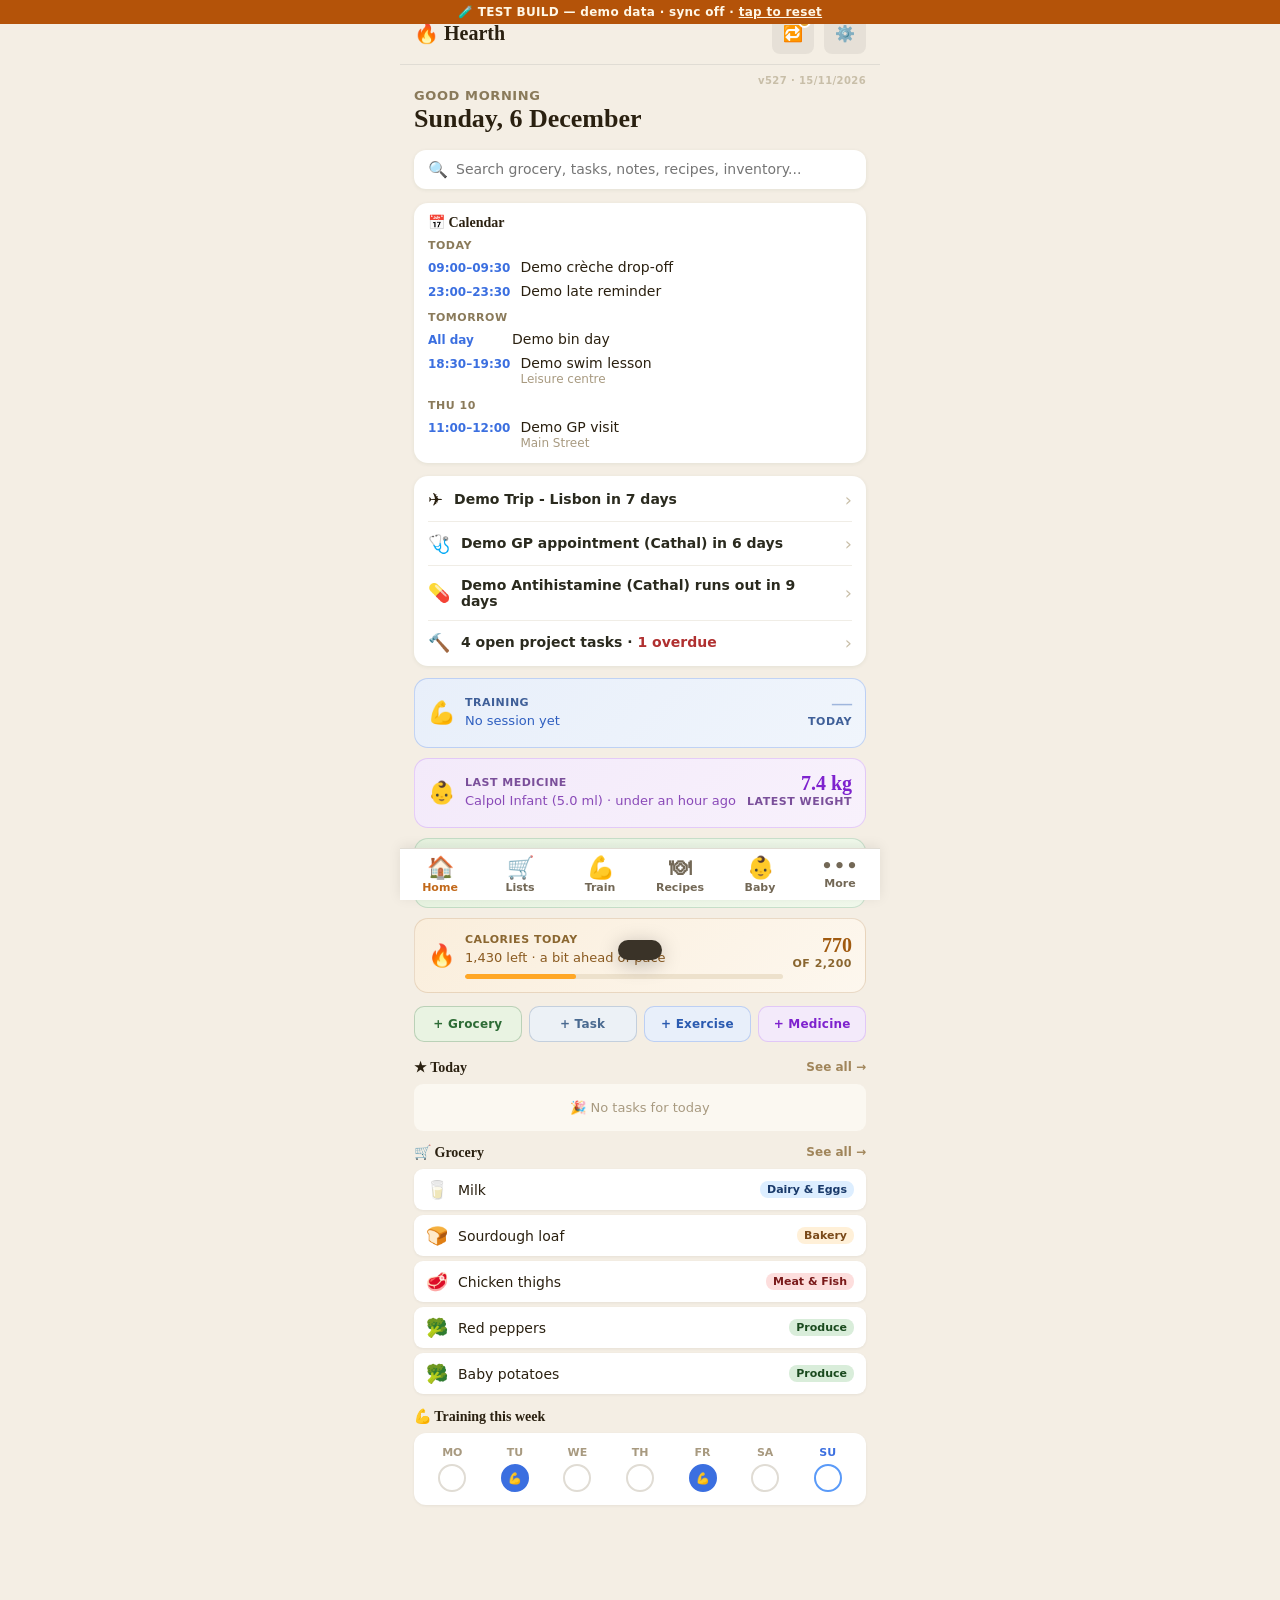
==== index.html @ b8cf2f17 "v527: add to the grocery list from Alexa "Alexa, tell Hearth to add milk and eggs." A private Alexa " ====
<!DOCTYPE html>
<html lang="en">
<head>
<meta charset="UTF-8">
<meta name="robots" content="noindex, nofollow">
<meta http-equiv="Cache-Control" content="no-cache, no-store, must-revalidate">
<meta http-equiv="Pragma" content="no-cache">
<meta name="viewport" content="width=device-width,initial-scale=1">
<meta name="theme-color" content="#1C0A04" id="themeColor">
<meta name="mobile-web-app-capable" content="yes">
<meta name="apple-mobile-web-app-capable" content="yes">
<meta name="apple-mobile-web-app-status-bar-style" content="black">
<meta name="apple-mobile-web-app-title" content="Hearth">
<link rel="manifest" href="manifest.json">
<title>Hearth</title>
<style>
:root{--accent:#2D6B35;}
*,*::before,*::after{box-sizing:border-box;margin:0;padding:0;-webkit-tap-highlight-color:transparent}
body{font-family:-apple-system,BlinkMacSystemFont,"Segoe UI",system-ui,sans-serif;background:#F4EEE4;color:#1C2018;min-height:100dvh;max-width:480px;margin:0 auto}
header{background:var(--accent);padding:12px 14px 10px;display:flex;align-items:center;gap:10px;position:sticky;top:0;z-index:100;transition:background .25s}
.app-title{font-family:Georgia,serif;font-size:20px;font-weight:600;color:#F4EEE4;flex:1}
.hdr-badge{background:rgba(255,255,255,.25);color:#fff;border-radius:20px;padding:2px 9px;font-size:12px;font-weight:700;display:none}
.app-title{min-width:0;overflow:hidden;text-overflow:ellipsis;white-space:nowrap}
.hdr-act{display:none;align-items:center;gap:8px;flex-shrink:0}
.hdr-btn.hdr-add{font-size:26px;font-weight:600;line-height:1}
.hdr-btn.hdr-more{font-size:20px;font-weight:700}
.hdr-person{display:flex;align-items:center;gap:2px;height:42px;padding:0 4px 0 10px;border-radius:8px;background:rgba(255,255,255,.18);color:#fff;font-size:15px;cursor:pointer}
.hdr-person select{border:none;background:transparent;color:#fff;font:inherit;font-weight:700;padding:8px 2px;max-width:120px;cursor:pointer}
.hdr-person select option{color:#2A2010}
.sec-tools{display:none}
body[data-sec=recipes] header{background:#B5651D}
body[data-sec=trips] header{background:#0F8A8A}
body[data-sec=plants] header{background:#2E7D4F}
body[data-sec=watch] header{background:#4A3F7A}
body[data-sec=appliances] header{background:#3E5C6B}
body[data-sec=health] header{background:#2F6E6E}
body[data-sec=projects] header{background:#8A5A2B}
body[data-sec=golf] header{background:#3F6B21}
body[data-sec=recipes] #hdrUser,body[data-sec=trips] #hdrUser,body[data-sec=plants] #hdrUser,body[data-sec=watch] #hdrUser,body[data-sec=appliances] #hdrUser,body[data-sec=health] #hdrUser,body[data-sec=projects] #hdrUser,body[data-sec=golf] #hdrUser,body[data-sec=track] #hdrUser{display:none}
.hdr-btn{width:42px;height:42px;border:none;background:rgba(255,255,255,.18);color:#fff;border-radius:8px;font-size:16px;cursor:pointer;display:flex;align-items:center;justify-content:center;flex-shrink:0}
/* v487: sync status as a dot — CSS color never tints the 🔁 emoji, so the old green was invisible */
#syncBtn{position:relative}
.sync-dot{position:absolute;top:5px;right:5px;width:9px;height:9px;border-radius:50%;background:#E0A030;box-shadow:0 0 0 2px #fff;pointer-events:none}
.sync-dot.on{background:#2D9A5A}
/* v487: honour the OS "reduce motion" setting */
@media (prefers-reduced-motion:reduce){*,*::before,*::after{animation:none!important;transition:none!important;scroll-behavior:auto!important}}
.type-bar{display:flex;gap:4px;padding:4px;background:#fff;box-shadow:0 2px 8px rgba(0,0,0,.08)}
.type-btn{flex:1;padding:8px 4px;border:none;border-radius:6px;font-family:inherit;font-size:13px;font-weight:700;color:#5A6455;background:none;cursor:pointer;display:flex;align-items:center;justify-content:center;gap:4px;transition:all .2s}
.type-btn.active{color:#fff;background:var(--accent)}
.content{padding:14px 14px 90px}
.input-card{background:#fff;border-radius:14px;box-shadow:0 2px 12px rgba(20,50,20,.09);padding:13px;margin-bottom:16px;position:relative}
.input-row{display:flex;gap:9px;align-items:center}
#itemInput{flex:1;border:2px solid #D8D0C0;border-radius:9px;padding:11px 13px;font-family:inherit;font-size:16px;color:#1C2018;background:#FDFAF3;outline:none;transition:border-color .15s}
#itemInput:focus{border-color:var(--accent)}
#itemInput::placeholder{color:#5A6455}
.add-btn{width:44px;height:44px;flex-shrink:0;border:none;background:var(--accent);color:#fff;border-radius:9px;font-size:28px;cursor:pointer;display:flex;align-items:center;justify-content:center;transition:background .2s}
.add-btn:active{opacity:.85}
/* Voice capture mic (v304) — hidden until feature-detected on boot */
.voice-mic-btn{width:44px;height:44px;flex-shrink:0;border:none;background:#EEE9F6;color:#7E22CE;border-radius:9px;font-size:20px;cursor:pointer;touch-action:manipulation;display:flex;align-items:center;justify-content:center;transition:background .2s}
.voice-mic-btn:active{opacity:.85}
.voice-mic-btn.listening{background:#E5484D;color:#fff;animation:vcPulse 1s ease-in-out infinite}
@keyframes vcPulse{0%,100%{box-shadow:0 0 0 0 rgba(229,72,77,.5)}50%{box-shadow:0 0 0 7px rgba(229,72,77,0)}}
.cat-row{display:none;align-items:center;gap:8px;margin-top:9px;flex-wrap:wrap}
.cat-label{font-size:12px;color:#5A6455;font-weight:600}
.cat-chip{display:inline-flex;align-items:center;gap:5px;padding:5px 12px;border-radius:20px;font-size:13px;font-weight:700;cursor:pointer;border:2px solid rgba(0,0,0,.12)}
.cat-hint{font-size:11px;color:#5A6455}
.ac{position:absolute;top:calc(100% + 5px);left:0;right:0;background:#fff;border-radius:9px;box-shadow:0 8px 32px rgba(20,50,20,.15);z-index:200;overflow:hidden;max-height:250px;overflow-y:auto;display:none}
.ac-item{display:flex;align-items:center;gap:10px;padding:11px 13px;cursor:pointer;border-bottom:1px solid #D8D0C0}
.ac-item:last-child{border-bottom:none}
.ac-item:active{background:#F4EEE4}
.ac-name{flex:1;font-size:15px}
.ac-name b{color:var(--accent)}
.ac-badge{font-size:11px;font-weight:700;padding:2px 8px;border-radius:10px;white-space:nowrap}
.ac-times{font-size:11px;color:#5A6455}
.ac-tag{font-size:11px;color:#5A6455;white-space:nowrap}
.tabs{display:flex;background:#fff;border-radius:9px;padding:4px;margin-bottom:14px;box-shadow:0 2px 12px rgba(20,50,20,.09);gap:4px}
.tab{flex:1;padding:9px 8px;border:none;border-radius:6px;font-family:inherit;font-size:14px;font-weight:600;color:#5A6455;background:none;cursor:pointer;display:flex;align-items:center;justify-content:center;gap:5px;transition:all .2s}
.tab.active{background:var(--accent);color:#fff}
.tab-badge{background:rgba(255,255,255,.25);border-radius:10px;padding:1px 7px;font-size:12px}
#historyPanel{display:none}
.sec-hdr{display:flex;align-items:center;gap:8px;margin:18px 0 7px}
.sec-hdr:first-child{margin-top:0}
.sec-name{font-family:Georgia,serif;font-size:15px;font-weight:500;white-space:nowrap}
.sec-line{flex:1;height:1px;background:#D8D0C0}
.sec-count{font-size:11px;font-weight:700;color:#5A6455;background:#F4EEE4;padding:1px 7px;border-radius:10px}
.item-card{background:#fff;border-radius:9px;padding:12px 12px 12px 13px;margin-bottom:5px;display:flex;align-items:center;gap:11px;box-shadow:0 1px 4px rgba(20,50,20,.07);cursor:pointer;border-left:3px solid transparent}
.item-card.done{opacity:.65;background:#F8FAF8}
.chk{width:26px;height:26px;flex-shrink:0;border:2.5px solid #D8D0C0;border-radius:50%;display:flex;align-items:center;justify-content:center;font-size:13px;color:transparent;transition:all .18s;position:relative}
/* v289: expand the tap target to ~44px without changing the visible circle.
   The pseudo-element extends 9px into the card's neutral buffer, so a
   near-miss checks off instead of doing nothing (the v257 escalation). */
.chk::before{content:"";position:absolute;top:-9px;right:-9px;bottom:-9px;left:-9px;border-radius:50%}
.item-card.done .chk{background:var(--accent);border-color:var(--accent);color:#fff}
/* v326: per-person packing checks (travel, opt-in per item) — three circles replace the single checkbox */
.ppc-wrap{display:flex;gap:10px;align-items:center;flex-shrink:0}
.ppc{width:30px;height:30px;flex-shrink:0;border:2px solid #D8D0C0;border-radius:50%;display:flex;align-items:center;justify-content:center;font-size:12px;font-weight:700;color:#8A7A5A;transition:all .18s;position:relative;cursor:pointer;box-sizing:border-box}
.ppc::before{content:"";position:absolute;top:-9px;bottom:-9px;left:-5px;right:-5px}
.ppc.on{background:var(--accent);border-color:var(--accent);color:#fff}
.item-name{flex:1;font-size:15px;font-weight:500}
.item-card.done .item-name{text-decoration:line-through;color:#5A6455}
.item-pill{font-size:11px;font-weight:700;padding:3px 9px;border-radius:10px;white-space:nowrap;flex-shrink:0;cursor:pointer;border:1.5px solid transparent;transition:border-color .15s}
.item-pill:hover{border-color:rgba(0,0,0,.2)}
.item-pill-ico{min-width:32px;min-height:32px;padding:0;display:inline-flex;align-items:center;justify-content:center;font-size:15px;border-radius:16px}
.sr-only{position:absolute;width:1px;height:1px;padding:0;margin:-1px;overflow:hidden;clip:rect(0,0,0,0);white-space:nowrap;border:0}
.del-btn{width:40px;height:40px;flex-shrink:0;border:none;background:none;color:#C03030;font-size:18px;cursor:pointer;border-radius:6px;opacity:.3;display:flex;align-items:center;justify-content:center}
.clear-btn{display:block;width:100%;margin-top:14px;padding:12px;border:2px dashed #D8D0C0;border-radius:9px;background:none;color:#5A6455;font-family:inherit;font-size:14px;font-weight:600;cursor:pointer}
.empty{text-align:center;padding:56px 24px 32px;color:#5A6455}
.empty-ico{font-size:52px;margin-bottom:12px}
.empty-title{font-family:Georgia,serif;font-size:20px;color:#1C2018;margin-bottom:6px}
.empty-sub{font-size:14px;line-height:1.5}
.hist-search{margin-bottom:12px}
.hist-search input{width:100%;border:2px solid #D8D0C0;border-radius:9px;padding:9px 12px;font-family:inherit;font-size:15px;color:#1C2018;background:#FDFAF3;outline:none}
.hist-search input:focus{border-color:var(--accent)}
.hist-item{background:#fff;border-radius:9px;padding:11px 12px;margin-bottom:5px;display:flex;align-items:center;gap:10px;box-shadow:0 1px 4px rgba(20,50,20,.07);cursor:pointer}
.hist-emoji{font-size:20px;flex-shrink:0}
.hist-body{flex:1;min-width:0}
.hist-name{font-size:15px;font-weight:500;overflow:hidden;text-overflow:ellipsis;white-space:nowrap}
.hist-meta{display:flex;align-items:center;gap:6px;margin-top:3px}
.hist-cat{font-size:11px;font-weight:700;padding:2px 7px;border-radius:10px}
.hist-count{font-size:11px;color:#5A6455}
.hist-add{width:40px;height:40px;flex-shrink:0;border:none;background:#D6EDDA;color:#1A3D1E;font-size:28px;border-radius:50%;cursor:pointer;display:flex;align-items:center;justify-content:center;font-weight:700}
.hist-add.in-list{background:#E8E8E8;color:#999;font-size:18px}
/* .hist-del stays 32px while .hist-add is 40px — deliberate (design confirmed 10/08/2026, shipped v415).
   The frequent safe action gets comfortable; the unconfirmed delete, which writes a synced tombstone,
   stays deliberate. Do NOT "tidy" these to match. */
.hist-del{width:32px;height:32px;flex-shrink:0;border:none;background:none;border:1.5px solid #FDDEDD;color:#C03030;font-size:14px;border-radius:50%;cursor:pointer;display:flex;align-items:center;justify-content:center;font-weight:700}
.hist-check{width:26px;height:26px;flex-shrink:0;border-radius:50%;border:2px solid #B9CDBB;background:#fff;display:flex;align-items:center;justify-content:center;font-size:14px;font-weight:700;color:#fff}
.hist-check.sel{background:#2D6B35;border-color:#2D6B35}
.hist-bar{display:flex;align-items:center;gap:8px;margin:2px 0 8px}
.hist-bar-count{flex:1;font-size:13px;color:#5A6455;font-weight:600}
.hist-bar button{border:none;border-radius:8px;padding:9px 14px;font-family:inherit;font-size:13px;font-weight:600;cursor:pointer;background:#E8F0E8;color:#2D6B35}
.hist-bar button.danger{background:none;border:1.5px solid #FDDEDD;color:#C03030}
/* MODAL BASE */
.overlay{display:none;position:fixed;top:0;right:0;bottom:0;left:0;background:rgba(0,0,0,.45);z-index:400;align-items:flex-end}
.overlay.open{display:flex}
.modal-box{background:#fff;width:100%;border-radius:14px 14px 0 0;padding:18px 14px 32px;max-height:82vh;overflow-y:auto}
/* Keep bottom sheets above the Android keyboard. JS adds the offset class
   only to the sheet currently holding focus; the inset is device-local. */
:root{--keyboard-inset:0px}
.overlay.keyboard-sheet-offset{padding-bottom:var(--keyboard-inset)}
.overlay.keyboard-sheet-offset .modal-box{max-height:min(82vh,calc(100dvh - var(--keyboard-inset) - 16px))}
.keyboard-sheet-offset:not(.overlay){bottom:var(--keyboard-inset)!important;max-height:calc(85vh - var(--keyboard-inset))!important}
/* v476: that max-height is for a SHEET. It must never reach a full-screen
   fixed panel (#sessionOverlay) - it shrank the session screen to 85vh and
   exposed the bottom nav underneath. keyboardSheetOwner is the gate. */
/* A right-edge fade tells a one-handed phone user that a chip row scrolls. */
.chip-scroll{scrollbar-width:none;-webkit-mask-image:linear-gradient(to right,#000 0,#000 calc(100% - 24px),transparent 100%);mask-image:linear-gradient(to right,#000 0,#000 calc(100% - 24px),transparent 100%)}
.chip-scroll::-webkit-scrollbar{display:none}
.modal-title{font-family:Georgia,serif;font-size:18px;text-align:center;margin-bottom:14px}
.modal-close{position:absolute;top:14px;right:14px;width:40px;height:40px;border:none;background:#F0EDE8;border-radius:50%;font-size:16px;cursor:pointer;display:flex;align-items:center;justify-content:center}
.picker-grid{display:grid;grid-template-columns:1fr 1fr;gap:7px}
.picker-opt{padding:12px;border-radius:9px;border:2.5px solid transparent;cursor:pointer;display:flex;align-items:center;gap:8px;font-size:14px;font-weight:600}
.picker-opt.sel{border-color:var(--accent)}
.picker-opt:active{opacity:.8}
.picker-add-cat{padding:12px;border-radius:9px;border:2px dashed #D8D0C0;cursor:pointer;display:flex;align-items:center;justify-content:center;gap:8px;font-size:14px;font-weight:600;color:#5A6455;background:none;width:100%;font-family:inherit;margin-top:8px}
/* ADD CATEGORY FORM */
.add-cat-form{padding:4px 0}
.add-cat-form label{font-size:12px;font-weight:700;color:#5A6455;display:block;margin-bottom:4px;margin-top:12px}
.add-cat-form input{width:100%;border:2px solid #D8D0C0;border-radius:9px;padding:10px 12px;font-family:inherit;font-size:15px;color:#1C2018;outline:none}
.add-cat-form input:focus{border-color:var(--accent)}
.emoji-grid{display:grid;grid-template-columns:repeat(8,1fr);gap:4px;margin-top:6px}
.emoji-opt{padding:6px;border:2px solid transparent;border-radius:8px;font-size:20px;cursor:pointer;text-align:center}
.emoji-opt.sel{border-color:var(--accent);background:#F0F8F0}
.color-grid{display:grid;grid-template-columns:repeat(6,1fr);gap:6px;margin-top:6px}
.color-opt{height:32px;border-radius:8px;border:2.5px solid transparent;cursor:pointer}
.color-opt.sel{border-color:#333}
.form-btn{width:100%;margin-top:16px;padding:12px;border:none;background:var(--accent);color:#fff;border-radius:9px;font-family:inherit;font-size:15px;font-weight:700;cursor:pointer}
/* SYNC MODAL */
.sync-section{margin-bottom:18px}
.sync-section-title{font-size:13px;font-weight:700;color:#5A6455;margin-bottom:8px;text-transform:uppercase;letter-spacing:.5px}
.sync-input{width:100%;border:2px solid #D8D0C0;border-radius:9px;padding:10px 12px;font-family:inherit;font-size:15px;color:#1C2018;outline:none;margin-bottom:8px}
.sync-input:focus{border-color:var(--accent)}
.sync-btn{touch-action:manipulation;width:100%;padding:11px;border:none;background:var(--accent);color:#fff;border-radius:9px;font-family:inherit;font-size:14px;font-weight:700;cursor:pointer;margin-bottom:6px}
.sync-btn.outline{background:none;border:2px solid var(--accent);color:var(--accent)}
.sync-status{font-size:13px;padding:8px 12px;border-radius:8px;margin-top:8px;display:none}
.sync-status.on{background:#D6EDDA;color:#1A4A1E;display:block}
.sync-status.off{background:#FDDEDD;color:#7A1A1A;display:block}
.sync-room-display{font-family:monospace;font-size:22px;font-weight:700;letter-spacing:4px;text-align:center;padding:14px;background:#F4EEE4;border-radius:9px;margin:8px 0;color:#1A3D1E}
.sync-indicator{width:8px;height:8px;border-radius:50%;background:#ccc;display:inline-block;margin-right:6px}
.sync-indicator.live{background:#2D9B4A;animation:pulse 1.5s infinite}
@keyframes pulse{0%,100%{opacity:1}50%{opacity:.4}}
#toast{position:fixed;bottom:20px;left:50%;transform:translateX(-50%) translateY(80px);background:#1A3D1E;color:#fff;padding:10px 22px;border-radius:22px;font-size:14px;font-weight:600;z-index:600;white-space:nowrap;pointer-events:none;box-shadow:0 4px 20px rgba(0,0,0,.25);transition:transform .3s cubic-bezier(.34,1.56,.64,1)}
#toast.show{transform:translateX(-50%) translateY(0)}
.sync-toggle-row{display:flex;align-items:center;justify-content:space-between;padding:10px 12px;background:#F8F6F2;border-radius:9px;margin-bottom:6px}
.sync-toggle-label{font-size:14px;font-weight:600;color:#1C2018}
.toggle-switch{position:relative;display:inline-block;width:44px;height:24px;flex-shrink:0}
.toggle-switch input{opacity:0;width:0;height:0}
.toggle-slider{position:absolute;cursor:pointer;top:0;right:0;bottom:0;left:0;background:#D8D0C0;border-radius:24px;transition:.2s}
.toggle-slider:before{content:"";position:absolute;width:18px;height:18px;left:3px;bottom:3px;background:#fff;border-radius:50%;transition:.2s}
.toggle-switch input:checked + .toggle-slider{background:var(--accent)}
.toggle-switch input:checked + .toggle-slider:before{transform:translateX(20px)}
.done-toggle{display:flex;align-items:center;gap:8px;margin:22px 0 7px;cursor:pointer;user-select:none}
.done-toggle:active{opacity:.7}
.done-toggle-arrow{font-size:12px;color:#5A6455;transition:transform .2s;display:inline-block}
.done-toggle-arrow.collapsed{transform:rotate(-90deg)}
.done-toggle .sec-line{flex:1}
.done-toggle .sec-count{font-size:11px;font-weight:700;color:#5A6455;background:#F4EEE4;padding:1px 7px;border-radius:10px}
.done-items{overflow:hidden;transition:max-height .25s ease}
.fmt-btn{padding:5px 9px;border:1.5px solid #E0DCD4;border-radius:7px;background:#FDFAF3;font-family:inherit;font-size:13px;font-weight:600;color:#4A4A3A;cursor:pointer;line-height:1.2}
.fmt-btn:active,.fmt-btn.active{background:var(--accent);color:#fff;border-color:var(--accent)}
/* Styles for the notes section contenteditable */
[id=neBody] ul,[id=neBody] ol{padding-left:20px;margin:4px 0}
[id=neBody] li{margin:2px 0}
[id=neBody] hr{border:none;border-top:1px solid #D8D0C0;margin:12px 0}
[id=neBody] code{background:#F0EDE8;border-radius:5px;padding:2px 6px;font-family:monospace;font-size:14px}
[id=neBody] blockquote{border-left:3px solid #C4833A;margin:8px 0 8px 4px;padding:4px 12px;color:#6A5A40;font-style:italic}
[id=neBody] h1{font-size:1.5em;font-weight:700;margin:8px 0 4px}
[id=neBody] h2{font-size:1.25em;font-weight:700;margin:8px 0 4px}
[id=neBody] h3{font-size:1.1em;font-weight:700;margin:6px 0 3px}
.ver{text-align:center;padding:6px;font-size:11px;color:#8A8A7A;position:fixed;bottom:0;left:0;right:0;pointer-events:none;z-index:1}

/* ============================================================
   HOME SECTION — unified dark dashboard
   ============================================================ */
body.home-mode{background:#F4EEE4;color:#2A2010}
body.home-mode header{background:#F4EEE4;border-bottom:1px solid #E0DCD4}
body.home-mode .app-title{color:#2A2010}
body.home-mode .hdr-btn{background:rgba(0,0,0,.06);color:#7A5A30}
body.home-mode .hdr-badge{background:rgba(0,0,0,.10);color:#5A4A30}
body.home-mode #hdrUser{color:#8A7A5A !important}
body.home-mode .bottom-nav{background:#fff;border-top-color:#E0DCD4}
body.home-mode #toast{background:#3A3328}
body.home-mode .bn-btn{color:#736856}

.home-content{padding:14px 14px 100px;transition:opacity .18s ease}

/* Greeting */
.home-greeting{margin-bottom:16px}
.home-greeting-line{font-size:13px;font-weight:700;color:#8A7A5A;text-transform:uppercase;letter-spacing:.6px;margin-bottom:2px}
.home-date-big{font-family:Georgia,serif;font-size:26px;font-weight:600;color:#2A2010;line-height:1.1}
.home-clock-ie{font-size:12px;font-weight:600;color:#8A7A5A;margin-top:4px}

/* Weather card */
.home-weather{display:none;align-items:center;gap:12px;background:linear-gradient(135deg,#EAF1FA 0%,#F2F6FC 100%);border:1px solid #3B6FE033;border-radius:14px;padding:11px 14px;margin-bottom:13px}
.home-weather.hw-show{display:flex}
.hw-icon{font-size:30px;line-height:1;flex-shrink:0}
.hw-main{flex:1;min-width:0}
.hw-temp{font-family:Georgia,serif;font-size:24px;font-weight:600;color:#2A5AB0;line-height:1}
.hw-cond{font-size:12px;font-weight:600;color:#5A7AB8;margin-top:2px}
.hw-stamp{font-size:11px;font-weight:600;color:#8AA0C8;margin-top:3px}
.hw-meta{text-align:right;flex-shrink:0;font-size:11px;font-weight:600;color:#7A98C8;line-height:1.55}
.hw-meta b{color:#2A5AB0;font-weight:700}
.hw-stale{opacity:.6}
.home-weather{cursor:pointer}
.home-weather:active{opacity:.85}

/* Calendar card (v521) */
.home-cal{display:none;background:#fff;box-shadow:0 1px 4px rgba(20,50,20,.07);border-radius:14px;padding:11px 14px 8px;margin-bottom:13px}
.home-cal.hcal-show{display:block}
.home-cal.hcal-stale{opacity:.7}
.hcal-head{display:flex;align-items:baseline;gap:8px;margin-bottom:4px}
.hcal-title{font-family:Georgia,serif;font-size:14px;font-weight:600;color:#2A2010;flex:1}
.hcal-stamp{font-size:11px;font-weight:600;color:#B8AA90}
.hcal-day{font-size:11px;font-weight:700;color:#8A7A5A;text-transform:uppercase;letter-spacing:.5px;margin:8px 0 3px}
.hcal-ev{display:flex;gap:10px;align-items:baseline;padding:3px 0}
.hcal-time{flex:0 0 74px;font-size:12px;font-weight:700;color:#3B6FE0;white-space:nowrap}
.hcal-what{flex:1;min-width:0;font-size:14px;color:#2A2010;line-height:1.3}
.hcal-loc{display:block;font-size:12px;color:#A89A80}
.hcal-none{font-size:13px;color:#A89A80;padding:2px 0}
.hcal-more{font-size:12px;font-weight:600;color:#A89A80;padding:6px 0 2px}

/* Weather detail sheet */
.hw-hourly-label{font-size:11px;font-weight:700;color:#8A7A5A;text-transform:uppercase;letter-spacing:.5px;margin-bottom:8px}
.hw-hourly{display:flex;overflow-x:auto;gap:14px;padding:2px 2px 14px;margin-bottom:6px;-webkit-overflow-scrolling:touch;border-bottom:1px solid #EEEAE2}
.hw-hour{flex:0 0 auto;display:flex;flex-direction:column;align-items:center;gap:4px;min-width:38px}
.hw-hour-label{font-size:11px;font-weight:700;color:#7A8AA8}
.hw-hour-icon{font-size:18px}
.hw-hour-temp{font-size:13px;font-weight:700;color:#2A5AB0}
.hw-hour-pop{font-size:11px;font-weight:600;color:#3B6FE0;min-height:12px}
.hw-hour-wind{font-size:11px;font-weight:600;color:#7A8A6A;min-height:12px;white-space:nowrap}
.hw-sheet-days{display:flex;flex-direction:column;gap:2px}
.hw-day-row{display:grid;grid-template-columns:1.3fr .6fr 1.1fr .9fr .8fr;align-items:center;gap:6px;padding:11px 6px;border-bottom:1px solid #EEEAE2;font-size:13px;color:#2A2010}
.hw-day-row:last-child{border-bottom:none}
.hw-day-name{font-weight:700}
.hw-day-icon{font-size:20px;text-align:center}
.hw-day-temps{font-weight:500;color:#4A4030}
.hw-day-temps b{color:#2A5AB0}
.hw-day-rain{color:#3B6FE0;font-weight:600;font-size:12px}
.hw-day-wind{color:#7A8A6A;font-weight:600;font-size:12px}
.hw-sheet-units{font-size:11px;color:#A89A80;text-align:center;margin-top:8px}
.hw-sheet-stamp{font-size:11px;color:#B0A48A;text-align:center;margin-top:12px;font-weight:600}
.hw-sheet-empty{padding:24px 12px;text-align:center;color:#A89A80;font-size:14px}

/* Today split cards */
.today-split{display:grid;grid-template-columns:1fr 1fr;gap:10px;margin-bottom:13px}
.today-card{border-radius:14px;padding:14px 13px 13px;cursor:pointer;transition:opacity .15s;position:relative;overflow:hidden}
.today-card:active{opacity:.85}
.today-card-life{background:linear-gradient(135deg,#E9F3E2 0%,#F1F8EB 100%);border:1px solid #2D6B3540}
.today-card-train{background:linear-gradient(135deg,#E8EFFA 0%,#F0F5FC 100%);border:1px solid #3B6FE040}
.tc-icon{font-size:22px;margin-bottom:8px;line-height:1}
.tc-count{font-family:Georgia,serif;font-size:28px;font-weight:600;line-height:1;margin-bottom:2px}
.today-card-life .tc-count{color:#2D6B35}
.today-card-train .tc-count{color:#2A5AB0}
.tc-label{font-size:11px;font-weight:700;text-transform:uppercase;letter-spacing:.5px;margin-bottom:6px}
.today-card-life .tc-label{color:#4E7040}
.today-card-train .tc-label{color:#3F5F98}
.tc-sub{font-size:12px;line-height:1.5}
.today-card-life .tc-sub{color:#3A7A48}
.today-card-train .tc-sub{color:#2F5FC0}

/* Quick-add buttons */
.home-quick-row{display:flex;gap:7px;margin-bottom:16px}
.hqbtn{flex:1;padding:10px 6px;border-radius:10px;border:none;font-family:inherit;font-size:12px;font-weight:700;cursor:pointer;transition:all .15s;letter-spacing:.2px}
.hqbtn-grocery{background:#E9F3E2;color:#2D6B35;border:1.5px solid #2D6B3540}
.hqbtn-task{background:#ECF1F6;color:#4A6A90;border:1.5px solid #4A6A9040}
.hqbtn-train{background:#E8EFFA;color:#2A5AB0;border:1.5px solid #3B6FE040}
.hqbtn:active{filter:brightness(1.3)}

/* Inline quick-add panel */
.hqp-wrap{background:#fff;box-shadow:0 1px 4px rgba(0,0,0,.08);border-radius:11px;padding:10px;margin-bottom:14px;display:none}
.hqp-label{font-size:11px;font-weight:700;color:#8A7A5A;text-transform:uppercase;letter-spacing:.5px;margin-bottom:8px}
.hqp-row{display:flex;gap:8px}
.hqp-input{flex:1;background:#FDFAF3;border:1.5px solid #D8D0C0;border-radius:8px;padding:10px 12px;color:#2A2010;font-family:inherit;font-size:15px;outline:none;transition:border-color .15s}
.hqp-input:focus{border-color:#3B6FE0}
.hqp-input::placeholder{color:#B8AE9C}
.hqp-add{padding:10px 16px;border:none;border-radius:8px;font-family:inherit;font-size:14px;font-weight:700;cursor:pointer}
.hqp-add.life{background:#2D6B35;color:#fff}
.hqp-add.train{background:#3B6FE0;color:#fff}
.hqp-cancel{width:38px;height:38px;border:none;background:#F0EBE0;color:#8A7A5A;border-radius:8px;font-size:16px;cursor:pointer}

/* Section headers */
.home-sec-hdr{display:flex;align-items:center;margin-bottom:8px}
.home-sec-title{font-family:Georgia,serif;font-size:14px;font-weight:600;color:#2A2010;flex:1}
.home-sec-link{border:none;background:none;font-family:inherit;font-size:12px;font-weight:700;color:#A0855A;cursor:pointer;padding:12px 0 12px 12px;margin:-10px 0}
.home-sec-link:active{color:#2A2010}

/* Spotlight items */
.home-item{display:flex;align-items:center;gap:10px;padding:10px 12px;background:#fff;box-shadow:0 1px 3px rgba(0,0,0,.06);border-radius:9px;margin-bottom:5px}
.home-item-emoji{font-size:18px;flex-shrink:0}
.home-item-name{flex:1;font-size:14px;font-weight:500;color:#2A2010}
.home-item-cat{font-size:11px;font-weight:700;padding:2px 7px;border-radius:8px;flex-shrink:0}
.home-item-done{opacity:.45}
.home-item-done .home-item-name{text-decoration:line-through}
.home-empty-spot{padding:16px 12px;text-align:center;font-size:13px;color:#A89A80;background:#FBF8F1;border-radius:9px;margin-bottom:5px}

/* Week strip */
/* v471: both of these set an explicit `display` in a class rule, which beats
   the browser's own [hidden]{display:none} — without this line el.hidden is a
   silent no-op on them. */
.home-sec-hdr[hidden],.home-week-strip[hidden]{display:none}
.home-week-strip{display:grid;grid-template-columns:repeat(7,1fr);gap:6px;background:#fff;box-shadow:0 1px 3px rgba(0,0,0,.06);border-radius:12px;padding:13px 10px}
.wk-day{display:flex;flex-direction:column;align-items:center;gap:5px}
.wk-label{font-size:11px;font-weight:700;color:#A89A80;text-transform:uppercase}
.wk-label.today{color:#3B6FE0}
.wk-dot{width:28px;height:28px;border-radius:50%;border:2px solid #E0DCD4;display:flex;align-items:center;justify-content:center;font-size:11px;transition:all .2s}
.wk-dot.worked{background:#3B6FE0;border-color:#3B6FE0;color:#fff}
.wk-dot.today-ring{border-color:#5A9AF8}
.wk-dot.has-list{background:#E9F3E2;border-color:#2D6B35}
.wk-dot.worked.has-list{background:linear-gradient(135deg,#2D6B35,#3B6FE0);border-color:transparent}

/* Bottom nav active states */
body.home-mode .bn-btn.home-active{color:#C2691A}
.bn-btn.life-active{color:#2D6B35}
.bn-btn.train-active{color:#3B6FE0}
.bn-btn.baby-active{color:#c084fc}
.bn-btn.trips-active{color:#0F8A8A}
.bn-btn.sports-active{color:#2A7A3A}
.bn-btn.famlog-active{color:#8A5A9A}
.bn-btn.track-active{color:#A05A10}
.bn-btn.plants-active{color:#2E7D4F}
.bn-btn.watch-active{color:#4A3F7A}
.bn-btn.appliances-active{color:#3E5C6B}
.bn-btn.health-active{color:#2F6E6E}
.bn-btn.projects-active{color:#8A5A2B}
.bn-btn.golf-active{color:#3F6B21}
.bn-btn.more-active{color:#7A6A55}
.notes-tab-btn{flex:1;padding:9px 4px;border:none;border-radius:7px;font-family:inherit;font-size:13px;font-weight:700;color:rgba(255,255,255,.55);background:none;cursor:pointer;touch-action:manipulation;-webkit-tap-highlight-color:transparent}
.notes-tab-btn.active{color:#fff;background:rgba(255,255,255,.2)}

.bottom-nav{position:fixed;bottom:0;left:0;right:0;max-width:480px;margin:0 auto;display:flex;background:#fff;border-top:1px solid #E0DCD4;z-index:350;padding-bottom:env(safe-area-inset-bottom,0px);box-shadow:0 -2px 12px rgba(0,0,0,.08)}
.bn-btn{flex:1;padding:8px 4px 6px;border:none;background:none;font-family:inherit;font-size:11px;font-weight:700;color:#736856;cursor:pointer;display:flex;flex-direction:column;align-items:center;gap:2px;transition:color .2s}
.bn-btn .bn-ico{font-size:22px;line-height:1}
/* More sheet (v452): the overflow rows, one per section pushed off the bar */
.more-row{display:flex;align-items:center;gap:12px;width:100%;padding:12px 14px;margin-bottom:6px;border:none;border-radius:10px;background:#F7F5F0;font-family:inherit;font-size:15px;font-weight:600;color:#2A2620;cursor:pointer;text-align:left;touch-action:manipulation}
.more-row.current{background:#EDE7DC}
.more-row .more-ico{font-size:22px;line-height:1}
.more-row .more-name{flex:1}
body .content{padding-bottom:90px}

/* ============================================================
   BABY SECTION
   ============================================================ */
body.baby-mode{background:#F4EEE4;color:#2A2010}
body.baby-mode header{background:#7E22CE;border-bottom:1px solid #6A1AB0}
body.baby-mode .app-title{color:#fff}
body.baby-mode .hdr-btn{background:rgba(255,255,255,.18);color:#fff}
body.baby-mode .bottom-nav{background:#fff;border-top-color:#E0DCD4}
body.baby-mode #toast{background:#3A3328}

.baby-subnav{display:flex;gap:4px;padding:5px 5px 4px;background:#7E22CE;box-shadow:0 2px 8px rgba(0,0,0,.15)}
.bsn-btn{flex:1;padding:9px 4px;border:none;border-radius:7px;font-family:inherit;font-size:13px;font-weight:700;color:rgba(255,255,255,.85);background:none;cursor:pointer;transition:all .18s}
.bsn-btn.active{color:#fff;background:rgba(255,255,255,.22)}
.baby-content{padding:13px 13px 100px}

.baby-log-card{background:#fff;border-radius:12px;padding:14px;margin-bottom:13px;border:1px solid #E0DCD4}
.baby-card-title{font-family:Georgia,serif;font-size:16px;font-weight:600;color:#2A2010;margin-bottom:12px}
.baby-log-btn{touch-action:manipulation;-webkit-tap-highlight-color:transparent;width:100%;padding:11px;border:none;background:#9333ea;color:#fff;border-radius:9px;font-family:inherit;font-size:14px;font-weight:700;cursor:pointer;transition:opacity .15s}
.baby-log-btn:active{opacity:.8}

/* Growth */
.growth-input-grid{display:grid;grid-template-columns:1fr 1fr;gap:8px;margin-bottom:10px}
.growth-field label{display:block;font-size:11px;font-weight:700;color:#8A6A8A;text-transform:uppercase;letter-spacing:.4px;margin-bottom:4px}
.growth-input{border:1.5px solid #E0DCD4;border-radius:9px;padding:11px 12px;background:#FDFAF3;color:#2A2010;font-family:inherit;font-size:18px;text-align:center;outline:none;transition:border-color .15s;width:100%;box-sizing:border-box}
.growth-input:focus{border-color:#9333ea}
.growth-entry{display:flex;align-items:center;padding:9px 0;border-bottom:1px solid #FDFAF3}
.growth-entry:last-child{border-bottom:none}
.growth-entry-date{font-size:12px;color:#8A6A8A;min-width:82px}
.growth-entry-vals{flex:1;font-size:14px;color:#3A3328;font-weight:500}
.growth-entry-diff{font-size:11px;font-weight:700;color:#7E22CE;margin-right:8px}
.growth-entry-del{border:none;background:none;color:#C06060;font-size:13px;cursor:pointer;opacity:.45}

/* Medicine */
.med-quick-chips{display:flex;flex-wrap:wrap;gap:5px;margin-bottom:10px}
.med-chip{padding:5px 12px;border-radius:20px;border:1.5px solid #E0DCD4;background:none;color:#8A6A8A;font-family:inherit;font-size:12px;font-weight:700;cursor:pointer;transition:all .15s}
.med-chip.selected{background:#9333ea;color:#fff;border-color:#9333ea}
.med-input-row{display:grid;grid-template-columns:1fr 1fr;gap:8px;margin-bottom:8px}
.med-input{border:1.5px solid #E0DCD4;border-radius:9px;padding:10px 12px;background:#FDFAF3;color:#2A2010;font-family:inherit;font-size:14px;outline:none;transition:border-color .15s;width:100%;box-sizing:border-box}
.med-input:focus{border-color:#9333ea}
.med-input::placeholder{color:#C0AED0}
.med-full-row{margin-bottom:8px}
.med-entry{padding:10px 0;border-bottom:1px solid #FDFAF3}
.med-entry:last-child{border-bottom:none}
.med-entry-top{display:flex;align-items:center;gap:8px}
.med-entry-name{font-size:15px;font-weight:700;color:#2A2010;flex:1}
.med-entry-dose{font-size:13px;color:#7E22CE;font-weight:600}
.med-entry-del{border:none;background:none;color:#C06060;font-size:13px;cursor:pointer;opacity:.45}
.med-entry-dt{font-size:11px;color:#8A6A8A;margin-top:2px}
.med-entry-note{font-size:12px;color:#8A6A8A;margin-top:2px;font-style:italic}

/* Milestones */
.ms-cat-row{display:flex;gap:6px;flex-wrap:wrap;margin-bottom:10px}
.ms-cat-btn{padding:5px 12px;border-radius:20px;border:1.5px solid #E0DCD4;background:none;font-family:inherit;font-size:12px;font-weight:700;color:#8A6A8A;cursor:pointer;transition:all .15s}
.ms-cat-btn.sel{color:#fff;border-color:transparent}
.milestone-entry{display:flex;align-items:flex-start;gap:10px;padding:10px 0;border-bottom:1px solid #FDFAF3}
.milestone-entry:last-child{border-bottom:none}
.ms-dot{width:10px;height:10px;border-radius:50%;flex-shrink:0;margin-top:5px}
.milestone-body{flex:1}
.milestone-text{font-size:14px;color:#2A2010;margin-bottom:2px}
.milestone-meta{font-size:11px;color:#8A6A8A}
.milestone-cat-badge{font-size:11px;font-weight:700;border-radius:6px;padding:1px 7px;margin-left:6px;display:inline-block}
.milestone-entry-del{border:none;background:none;color:#C06060;font-size:13px;cursor:pointer;opacity:.45;flex-shrink:0}

/* Teeth */
.teeth-jaw-label{font-size:11px;font-weight:700;color:#8A6A8A;text-align:center;text-transform:uppercase;letter-spacing:.5px;margin-bottom:6px}
.teeth-row{display:flex;justify-content:center;gap:3px;margin-bottom:4px}
.tooth-btn{width:28px;height:34px;border-radius:5px 5px 9px 9px;border:2px solid #E0DCD4;background:#FDFAF3;cursor:pointer;font-size:11px;font-weight:700;color:#8A6A8A;transition:all .2s;display:flex;flex-direction:column;align-items:center;justify-content:center;line-height:1.2;padding:2px;box-sizing:border-box}
.tooth-btn:active{opacity:.7}
.tooth-btn.erupted{background:#9333ea;border-color:#7E22CE;color:#fff}
.tooth-btn.lower{border-radius:9px 9px 5px 5px}
.teeth-midline{height:2px;background:#E0DCD4;border-radius:1px;margin:7px 16px}
.teeth-count{text-align:center;font-size:13px;color:#7E22CE;font-weight:700;margin-top:12px;padding:8px;background:#fff;border-radius:8px}

/* Tooth tap modal */
#toothModal{display:none;position:fixed;top:0;right:0;bottom:0;left:0;background:rgba(0,0,0,.75);z-index:700;align-items:flex-end;justify-content:center}
#toothModal.open{display:flex}
.tooth-modal-box{background:#fff;border-radius:16px 16px 0 0;padding:22px 20px 32px;width:100%;max-width:480px;border-top:1px solid #E0DCD4}
.tooth-modal-name{font-family:Georgia,serif;font-size:18px;font-weight:600;color:#2A2010;margin-bottom:3px}
.tooth-modal-sub{font-size:13px;color:#8A6A8A;margin-bottom:18px}
.tooth-modal-btn{width:100%;padding:13px;border:none;border-radius:10px;font-family:inherit;font-size:15px;font-weight:700;cursor:pointer;margin-bottom:8px;display:block}
.tmbtn-erupt{background:#9333ea;color:#fff}
.tmbtn-undo{background:#E0DCD4;color:#7E22CE}
.tmbtn-cancel{background:none;border:none;font-family:inherit;font-size:13px;color:#8A6A8A;cursor:pointer;width:100%;padding:6px;margin-top:2px}

/* Bag checklist */
.bag-tab{padding:7px 14px;border-radius:20px;border:1.5px solid #E0DCD4;background:none;color:#8A6A8A;font-family:inherit;font-size:13px;font-weight:700;cursor:pointer;transition:all .15s;touch-action:manipulation;-webkit-tap-highlight-color:transparent}
.bag-tab.active{background:#9333ea;border-color:#9333ea;color:#fff}
.bag-section-hdr{font-size:11px;font-weight:700;color:#8A6A8A;text-transform:uppercase;letter-spacing:.5px;margin:10px 0 6px}
.bag-item{display:flex;align-items:center;gap:10px;padding:11px 14px;background:#fff;border-radius:10px;margin-bottom:5px;touch-action:manipulation}
.bag-item-check{width:24px;height:24px;border-radius:6px;border:2px solid #8A6A8A;background:none;flex-shrink:0;cursor:pointer;display:flex;align-items:center;justify-content:center;font-size:14px;transition:all .15s;-webkit-tap-highlight-color:transparent}
.bag-item-check.packed{background:#9333ea;border-color:#9333ea;color:#fff}
.bag-item-name{flex:1;font-size:14px;font-weight:500;color:#2A2010;transition:all .2s}
.bag-item-name.packed{text-decoration:line-through;color:#8A6A8A}
.bag-item-del{border:none;background:none;color:#C06060;font-size:14px;cursor:pointer;opacity:.45;flex-shrink:0;touch-action:manipulation}
.bag-empty{text-align:center;padding:24px;color:#C0AED0;font-size:14px}
.bag-reset-btn{width:100%;padding:11px;border:1.5px solid #9333ea;background:none;color:#7E22CE;border-radius:9px;font-family:inherit;font-size:14px;font-weight:700;cursor:pointer;margin-top:6px;touch-action:manipulation}
.bag-progress{height:4px;background:#E0DCD4;border-radius:2px;margin-bottom:12px;overflow:hidden}
.bag-progress-fill{height:100%;background:#9333ea;border-radius:2px;transition:width .3s}
.bag-packed-hdr{font-size:11px;font-weight:700;color:#9333ea;text-transform:uppercase;letter-spacing:.5px;margin:12px 0 6px;display:flex;align-items:center;gap:6px}
.bag-manage-row{display:flex;align-items:center;gap:8px;padding:8px 0;border-bottom:1px solid #FDFAF3}
.bag-manage-row:last-child{border-bottom:none}
.bag-manage-name{flex:1;font-size:14px;color:#2A2010}
.bag-manage-del{border:none;background:none;color:#C06060;font-size:13px;cursor:pointer;opacity:.45;touch-action:manipulation}
.today-card-baby{background:linear-gradient(135deg,#F3EAFA 0%,#F8F1FC 100%);border:1px solid #9333ea30;cursor:pointer}
.today-card-baby .tc-count{color:#7E22CE}
.today-card-baby .tc-label{color:#7A4F9A}
.today-card-baby .tc-sub{color:#8A4AB8}
/* Plants glance card (v379) — the permanent way into a section that has no nav slot */
.today-card-plants{background:linear-gradient(135deg,#E7F3E0 0%,#F2FAED 100%);border:1px solid #2E7D4F33;cursor:pointer}
.today-card-plants .tc-count{color:#2E7D4F}
.today-card-plants .tc-label{color:#4E7040}
.today-card-plants .tc-sub{color:#3A7A48}
.today-card-cals{background:linear-gradient(135deg,#FAEEDC 0%,#FDF7EE 100%);border:1px solid #C4A07A55;cursor:pointer}
.today-card-cals .tc-count{color:#A05A10}
.today-card-cals .tc-label{color:#8A6630}
.today-card-cals .tc-sub{color:#8A5A20}

/* ============================================================
   TRAIN SECTION — dark theme
   ============================================================ */
body.train-mode{background:#F4EEE4;color:#2A2010}
body.train-mode header{background:#3565C8}
body.train-mode .bottom-nav{background:#fff;border-top-color:#E0DCD4}
body.train-mode #toast{background:#3A3328}

.train-subnav{display:flex;gap:4px;padding:5px 5px 4px;background:#3565C8;box-shadow:0 2px 8px rgba(0,0,0,.15)}
.tsn-btn{flex:1;padding:9px 4px;border:none;border-radius:7px;font-family:inherit;font-size:13px;font-weight:700;color:rgba(255,255,255,.92);background:none;cursor:pointer;display:flex;align-items:center;justify-content:center;gap:5px;transition:all .18s}
.tsn-btn.active{color:#fff;background:rgba(255,255,255,.22)}

.train-content{padding:13px 13px 100px}

/* Date bar */
.workout-date-bar{display:flex;align-items:center;justify-content:space-between;background:#fff;border-radius:12px;padding:11px 14px;margin-bottom:13px}
.wdb-label{font-family:Georgia,serif;font-size:18px;font-weight:600;color:#2A2010;flex:1;text-align:center}
.wdb-btn{width:34px;height:34px;border:none;background:rgba(0,0,0,.06);color:#2A2010;border-radius:9px;font-size:20px;cursor:pointer;transition:background .15s;flex-shrink:0}
.wdb-btn:active{background:rgba(0,0,0,.12)}
.wdb-btn:disabled{opacity:.25;cursor:default}

/* Exercise cards */
.exercise-card{background:#fff;border-radius:12px;margin-bottom:10px;overflow:hidden;border:1px solid #E0DCD4;box-shadow:0 1px 3px rgba(0,0,0,.05)}
.ex-header{display:flex;align-items:center;gap:10px;padding:12px 14px 8px}
.ex-num{width:24px;height:24px;border-radius:50%;background:#3B6FE0;color:#fff;font-size:12px;font-weight:700;display:flex;align-items:center;justify-content:center;flex-shrink:0}
.ex-name-txt{flex:1;font-size:15px;font-weight:700;color:#2A2010}
.ex-vol{font-size:11px;color:#8A7A5A;font-weight:600}
.ex-del{width:28px;height:28px;border:none;background:none;color:#C06060;font-size:15px;cursor:pointer;border-radius:6px;flex-shrink:0}
.sets-wrap{padding:0 12px 4px}
.sets-row{display:grid;grid-template-columns:28px 1fr 1fr 28px;gap:6px;align-items:center;margin-bottom:6px}
.sets-label{font-size:11px;font-weight:700;color:#8A7A5A;text-align:center}
.set-num{font-size:13px;font-weight:700;color:#8A7A5A;text-align:center}
.set-input{width:100%;padding:8px 6px;border:1.5px solid #E0DCD4;border-radius:8px;background:#FDFAF3;color:#2A2010;font-family:inherit;font-size:15px;text-align:center;outline:none;transition:border-color .15s}
.set-input:focus{border-color:#3B6FE0}
.set-del{border:none;background:none;color:#C06060;font-size:14px;cursor:pointer;text-align:center;opacity:.6}
.set-del:active{opacity:1}

.set-pills-row{display:flex;flex-wrap:wrap;gap:7px;padding:8px 12px 10px}
.set-pill{min-width:64px;padding:8px 10px;border-radius:9px;border:1.5px solid #E0DCD4;background:#FDFAF3;cursor:pointer;text-align:center;touch-action:manipulation;transition:border-color .15s}
.set-pill:active{border-color:#3B6FE0}
.set-pill-done{border-color:#3B6FE0;background:#E8EFFA}
.set-pill-num{font-size:11px;font-weight:700;color:#A89A80;text-transform:uppercase;letter-spacing:.4px;margin-bottom:3px}
.set-pill-val{font-size:15px;font-weight:700;color:#3A3328;line-height:1}
.set-pill-reps{font-size:11px;color:#8A7A5A;margin-top:2px}
.set-pill-done .set-pill-val{color:#2A5AB0}
.add-set-btn{margin:2px 12px 10px;padding:7px;border:1.5px dashed #E0DCD4;border-radius:8px;background:none;color:#8A7A5A;font-family:inherit;font-size:13px;font-weight:600;cursor:pointer;width:calc(100% - 24px);transition:all .15s}
.add-set-btn:active{border-color:#3B6FE0;color:#3B6FE0}
.due-chip{font-size:11px;font-weight:600;padding:2px 7px;border-radius:20px;display:inline-block;letter-spacing:.2px}
.cal-link{font-size:13px;margin-left:5px;text-decoration:none;opacity:.7;vertical-align:middle}

/* Add exercise card */
.add-ex-card{background:#fff;border-radius:12px;padding:12px;margin-bottom:13px;border:1px solid #E0DCD4}
.add-ex-row{display:flex;gap:8px;margin-bottom:10px}
.add-ex-input{flex:1;border:1.5px solid #E0DCD4;border-radius:9px;padding:11px 13px;background:#FDFAF3;color:#2A2010;font-family:inherit;font-size:15px;outline:none;transition:border-color .15s}
.add-ex-input:focus{border-color:#3B6FE0}
.add-ex-input::placeholder{color:#A89A80}
.add-ex-btn{width:44px;height:44px;flex-shrink:0;border:none;background:#3B6FE0;color:#fff;border-radius:9px;font-size:26px;cursor:pointer;transition:opacity .15s}
.add-ex-btn:active{opacity:.8}
.quick-ex-label{font-size:11px;font-weight:700;color:#A89A80;margin-bottom:6px;text-transform:uppercase;letter-spacing:.5px}
.quick-chips{display:flex;flex-wrap:wrap;gap:5px}
.qchip{padding:5px 11px;border-radius:20px;border:1.5px solid #E0DCD4;background:none;color:#8A7A5A;font-family:inherit;font-size:12px;font-weight:700;cursor:pointer;transition:all .15s;white-space:nowrap}
.qchip:active{background:#3B6FE0;color:#fff;border-color:#3B6FE0}

/* History */
.workout-hist-item{background:#fff;border-radius:12px;padding:14px;margin-bottom:8px;border:1px solid #E0DCD4}
.whi-date{font-size:12px;font-weight:700;color:#8A7A5A;margin-bottom:6px;text-transform:uppercase;letter-spacing:.4px}
.whi-row{font-size:14px;color:#4A4030;padding:3px 0;border-bottom:1px solid #fff;display:flex;justify-content:space-between}
.whi-row:last-child{border-bottom:none}
.whi-sets{font-size:12px;color:#8A7A5A;font-weight:600}
.whi-toggle{cursor:pointer;align-items:center}
.whi-chev{font-size:11px;color:#B8AE9C;margin-left:8px}
.whi-detail{border-top:1px solid #F0EBE0;margin-top:9px;padding-top:9px}
.whd-meta{font-size:12px;color:#8A7A5A;font-weight:600;margin-bottom:9px}
.whd-ex{margin-bottom:11px}
.whd-ex:last-child{margin-bottom:0}
.whd-ex-name{font-size:13px;font-weight:700;color:#2A2010;display:flex;justify-content:space-between;gap:8px}
.whd-ex-vol{font-size:11px;color:#8A7A5A;font-weight:600;white-space:nowrap}
.whd-sets{display:flex;flex-wrap:wrap;gap:5px;margin-top:5px}
.whd-set{display:flex;align-items:center;gap:5px;background:#FDFAF3;border:1px solid #F0EBE0;border-radius:7px;padding:4px 8px;font-size:12px;color:#4A4030}
.whd-set-num{font-size:11px;font-weight:700;color:#B8AE9C}
.whd-set-none{color:#B8AE9C}
.whd-note{font-size:12px;color:#4A4030;line-height:1.5;margin-top:6px;padding:6px 9px;background:#FDFAF3;border-left:2px solid #3B6FE0;border-radius:0 7px 7px 0;white-space:pre-wrap}

/* Body weight */
.bw-card{background:#fff;border-radius:12px;padding:14px;margin-bottom:13px;border:1px solid #E0DCD4}
.bw-card-title{font-family:Georgia,serif;font-size:16px;font-weight:600;color:#2A2010;margin-bottom:12px}
/* v519: collapsible Track → Body cards (applyBodyFolds) */
#trainBodyView .bw-card[data-fold]>.bw-card-title{cursor:pointer;-webkit-tap-highlight-color:transparent;user-select:none}
#trainBodyView .bw-card[data-fold]>.bw-card-title::after{content:"\25BE";margin-left:auto;padding-left:8px;color:#A89A80;font-size:14px;float:right}
#trainBodyView .bw-card[data-fold].folded>.bw-card-title::after{content:"\25B8"}
#trainBodyView .bw-card.folded>.bw-card-title{margin-bottom:0}
#trainBodyView .bw-card.folded>:not(.bw-card-title){display:none!important}
.bw-input-row{display:flex;gap:8px;align-items:center}
.bw-input{flex:1;border:1.5px solid #E0DCD4;border-radius:9px;padding:11px 12px;background:#FDFAF3;color:#2A2010;font-family:inherit;font-size:18px;text-align:center;outline:none;transition:border-color .15s}
.bw-input:focus{border-color:#3B6FE0}
.bw-unit{color:#8A7A5A;font-size:14px;font-weight:700;flex-shrink:0}
.bw-log-btn{touch-action:manipulation;-webkit-tap-highlight-color:transparent;padding:11px 18px;border:none;background:#3B6FE0;color:#fff;border-radius:9px;font-family:inherit;font-size:14px;font-weight:700;cursor:pointer;transition:opacity .15s;flex-shrink:0}
.bw-log-btn:active{opacity:.8}
.bw-entry{display:flex;align-items:center;padding:9px 0;border-bottom:1px solid #fff}
.bw-entry:last-child{border-bottom:none}
.bw-entry-date{font-size:13px;color:#8A7A5A;flex:1}
.bw-entry-diff{font-size:12px;font-weight:700;margin-right:10px}
/* Deliberately inverted (v341, Cathal's request): losing weight is the good
   direction here — .pos/.neg still describe the arithmetic sign of the change */
.bw-entry-diff.pos{color:#C04A5A}
.bw-entry-diff.neg{color:#2F8A50}
.bw-entry-val{font-size:16px;font-weight:700;color:#2A2010;margin-right:10px;min-width:52px;text-align:right}
.bw-entry-del{border:none;background:none;color:#C06060;font-size:13px;cursor:pointer;opacity:.5}
.bw-entry-del:active{opacity:1}

/* Blood pressure */
.bp-input-grid{display:grid;grid-template-columns:1fr 1fr 1fr;gap:7px;margin-bottom:10px}
.bp-field{display:flex;flex-direction:column;gap:4px}
.bp-field-label{font-size:11px;font-weight:700;color:#8A7A5A;text-transform:uppercase;letter-spacing:.5px;text-align:center}
.bp-badge{display:inline-block;padding:2px 8px;border-radius:10px;font-size:11px;font-weight:700;margin-left:6px}
.bp-normal{background:#E0F2E8;color:#1A7A4A}
.bp-elevated{background:#FDF0E0;color:#B06A20}
.bp-high{background:#FBE4E4;color:#C03030}
.bp-entry{display:flex;align-items:center;padding:9px 0;border-bottom:1px solid #fff}
.bp-entry:last-child{border-bottom:none}
.bp-entry-date{font-size:11px;color:#8A7A5A;min-width:72px}
.bp-reading{font-size:16px;font-weight:700;color:#2A2010;flex:1}
.bp-reading-pulse{font-size:12px;color:#8A7A5A;margin-left:6px}
.bp-entry-del{border:none;background:none;color:#C06060;font-size:13px;cursor:pointer;opacity:.45}
.bp-entry-del:active{opacity:1}
.train-empty{text-align:center;padding:50px 24px 32px;color:#A89A80}
.train-empty-ico{font-size:48px;margin-bottom:10px}
.train-empty-title{font-family:Georgia,serif;font-size:18px;color:#8A7A5A;margin-bottom:6px}
.train-empty-sub{font-size:14px;line-height:1.5}

/* Cardio log */
.cardio-card{background:#fff;border-radius:12px;padding:13px;margin-bottom:13px;border:1px solid #E0DCD4}
.cardio-card-title{font-family:Georgia,serif;font-size:15px;font-weight:600;color:#2A2010;margin-bottom:10px}
.cardio-chips{display:flex;flex-wrap:wrap;gap:5px;margin-bottom:10px}
.cardio-chip{padding:6px 12px;border-radius:20px;border:1.5px solid #E0DCD4;background:none;color:#8A7A5A;font-family:inherit;font-size:13px;font-weight:700;cursor:pointer;transition:all .15s;white-space:nowrap}
.cardio-chip.sel{background:#0ea5e9;border-color:#0ea5e9;color:#fff}
.cardio-inputs{display:grid;grid-template-columns:1fr 1fr;gap:8px;margin-bottom:6px}
.cardio-field label{display:block;font-size:11px;font-weight:700;color:#8A7A5A;text-transform:uppercase;letter-spacing:.5px;margin-bottom:4px}
.cardio-input{width:100%;padding:10px;border:1.5px solid #E0DCD4;border-radius:8px;background:#FDFAF3;color:#2A2010;font-family:inherit;font-size:16px;text-align:center;outline:none;box-sizing:border-box;transition:border-color .15s}
.cardio-input:focus{border-color:#0ea5e9}
.cardio-custom-row{display:flex;gap:8px;margin-bottom:10px}
.cardio-name-input{flex:1;padding:10px 12px;border:1.5px solid #E0DCD4;border-radius:8px;background:#FDFAF3;color:#2A2010;font-family:inherit;font-size:14px;outline:none;transition:border-color .15s}
.cardio-name-input:focus{border-color:#0ea5e9}
.cardio-name-input::placeholder{color:#A89A80}
.cardio-log-btn{touch-action:manipulation;-webkit-tap-highlight-color:transparent;width:100%;padding:11px;border:none;background:#0ea5e9;color:#fff;border-radius:9px;font-family:inherit;font-size:14px;font-weight:700;cursor:pointer;transition:opacity .15s}
.cardio-log-btn:active{opacity:.8}
.cardio-est{font-size:11px;color:#0ea5e9;text-align:right;margin-bottom:8px;font-weight:600;min-height:16px}
.cardio-entry{display:flex;align-items:center;gap:8px;padding:9px 0;border-bottom:1px solid #fff}
.cardio-entry:last-child{border-bottom:none}
.cardio-entry-ico{font-size:18px;flex-shrink:0}
.cardio-entry-body{flex:1}
.cardio-entry-name{font-size:14px;font-weight:700;color:#2A2010}
.cardio-entry-meta{font-size:12px;color:#8A7A5A}
.cardio-entry-cal{font-size:12px;font-weight:700;color:#0ea5e9}
.cardio-entry-del{border:none;background:none;color:#C06060;font-size:13px;cursor:pointer;opacity:.45}

/* ============================================================
   PROGRAM CARDS
   ============================================================ */
.prog-grid{display:grid;grid-template-columns:1fr 1fr;gap:10px}
.prog-card{border-radius:14px;padding:15px 13px 14px;cursor:pointer;transition:opacity .15s;text-align:left;border:none;font-family:inherit;width:100%;touch-action:manipulation;-webkit-tap-highlight-color:transparent}
.prog-card:active{opacity:.75}
.prog-card-icon{font-size:28px;margin-bottom:9px;line-height:1}
.prog-card-name{font-family:Georgia,serif;font-size:15px;font-weight:600;color:#2A2010;margin-bottom:3px}
.prog-card-tag{display:inline-block;font-size:11px;font-weight:700;text-transform:uppercase;letter-spacing:.4px;padding:2px 7px;border-radius:10px;margin-bottom:6px}
.prog-card-desc{font-size:11px;line-height:1.5;font-weight:500}

/* ============================================================
   SESSION OVERLAY  (fullscreen active session)
   ============================================================ */
#sessionOverlay{display:none;position:fixed;top:0;right:0;bottom:0;left:0;background:#FDFAF3;z-index:800;font-family:-apple-system,BlinkMacSystemFont,'Segoe UI',system-ui,sans-serif}
#sessionOverlay>.ses-inner{display:flex;flex-direction:column;height:100%;max-width:480px;margin:0 auto}
.ses-prog-bar-wrap{height:3px;background:#F0EBE0;flex-shrink:0;position:relative;z-index:1}
.ses-prog-fill{height:3px;transition:width 1s linear}
.ses-hdr{flex-shrink:0;display:flex;align-items:center;gap:10px;padding:11px 14px;background:#FDFAF3;border-bottom:1px solid #F0EBE0}
.ses-back{width:36px;height:36px;border:none;background:rgba(255,255,255,.07);color:#5A4A30;border-radius:9px;font-size:18px;cursor:pointer;flex-shrink:0;display:flex;align-items:center;justify-content:center}
.ses-title{font-family:Georgia,serif;font-size:16px;font-weight:600;color:#2A2010;flex:1}
.ses-count{font-size:12px;color:#8A7A5A;font-weight:600}
.ses-body{flex:1;overflow-y:auto;padding:16px 14px 40px;color:#2A2010;-webkit-overflow-scrolling:touch}

/* Intro */
.ses-intro{display:flex;flex-direction:column;align-items:center;text-align:center;padding:36px 16px 0}
.ses-intro-ico{font-size:60px;margin-bottom:14px}
.ses-intro-name{font-family:Georgia,serif;font-size:24px;font-weight:600;color:#2A2010;margin-bottom:6px}
.ses-intro-sub{font-size:14px;color:#8A7A5A;margin-bottom:6px;line-height:1.6}
.ses-intro-list{width:100%;max-width:340px;margin-bottom:28px;text-align:left}
.yv-wrap{width:100%;max-width:320px;background:#fff;border:1px solid #E0DCD4;border-radius:12px;padding:10px 12px;margin-bottom:14px;text-align:left}
.yv-hdr{font-size:11px;font-weight:700;color:#6A3CB0;text-transform:uppercase;letter-spacing:.5px;margin-bottom:8px}
.yv-row{display:flex;align-items:center;gap:8px;padding:5px 0;border-bottom:1px solid #F2EEE6}
.yv-row:last-child{border-bottom:none}
.yv-row.yv-all{border-bottom:2px solid #E0DCD4;padding-bottom:8px;margin-bottom:3px}
.yv-lab{font-size:12px;color:#8A7A5A;flex:1;min-width:0}
.yv-btns{display:flex;gap:4px;flex-shrink:0}
/* 32px clears WCAG 2.2 AA (2.5.8 wants 24x24) - see the History button note. */
.yv-btn{font-size:11px;font-weight:600;padding:5px 9px;min-height:32px;border:1px solid #E0DCD4;background:#FAF8F4;color:#8A7A5A;border-radius:7px;cursor:pointer}
.yv-sel{flex:2;min-width:0;font-family:inherit;font-size:12px;min-height:32px;padding:4px 6px;border:1px solid #E0DCD4;border-radius:7px;background:#FAF8F4;color:#5A4A30}
.yv-btn.on{background:#8b5cf6;border-color:#8b5cf6;color:#fff}
/* v477: the Knee Programme's Basic/Full picker. Two wide buttons rather than
   the yv- row pair, because each one needs a line saying what it means. */
.pu-wrap{max-width:380px;margin:0 auto}
.pu-card{background:#fff;border:1px solid #E0DCD4;border-radius:12px;margin-bottom:8px}
.pu-overall{padding:12px 14px;margin:14px 0 8px}
.pu-overall-txt{font-size:14px;font-weight:700;color:#4A4030;margin-bottom:8px}
.pu-bar{height:8px;border-radius:4px;background:#EDE8DE;overflow:hidden}
.pu-bar-fill{height:100%;border-radius:4px;transition:width .2s}
.pu-rules{padding:0 14px;margin-bottom:18px}
.pu-rules>summary{min-height:44px;display:flex;align-items:center;font-size:14px;font-weight:700;color:#4A4030;cursor:pointer;touch-action:manipulation}
.pu-rules-body{padding-bottom:12px;font-size:13px;color:#8A7A5A;line-height:1.55}
.pu-rules-body .ycue-list{max-width:none;margin:0}
.pu-rules-body .ycue-list li{font-size:13px}
.pu-warn{background:#FCEFD6;border:1px solid #E2B867;border-radius:10px;padding:12px 14px;font-size:14px;color:#3E2A06;line-height:1.55}
.pu-info{background:#F4F1E8;border:1px solid #E0DCD4;border-radius:10px;padding:10px 13px;margin-top:12px;font-size:12px;line-height:1.5}
.pu-h{font-size:11px;font-weight:700;color:#8A7A5A;text-transform:uppercase;letter-spacing:.5px;margin:12px 0 4px}
.pu-week{margin-bottom:16px}
.pu-week-hdr{font-family:Georgia,serif;font-size:18px;font-weight:600;color:#2A2010;margin:0 2px 6px}
.pu-week-focus{font-family:-apple-system,BlinkMacSystemFont,'Segoe UI',system-ui,sans-serif;font-size:12px;font-weight:500;color:#8A7A5A}
.pu-ses{overflow:hidden;margin-bottom:6px}
.pu-ses-hdr{display:flex;align-items:center;gap:8px;width:100%;min-height:48px;padding:0 14px;border:none;background:none;font-family:inherit;text-align:left;cursor:pointer;touch-action:manipulation;-webkit-tap-highlight-color:transparent}
.pu-ses-name{flex:1;font-size:14px;font-weight:600;color:#4A4030}
.pu-ses-prog{font-size:12px;font-weight:600;color:#8A7A5A}
.pu-ses-prog.done{color:#1A8040}
.pu-ses-body{border-top:1px solid #F0EBE0;padding:2px 14px 8px}
.pu-ex{padding:10px 0;border-bottom:1px solid #F0EBE0}
.pu-ex:last-child{border-bottom:none}
.pu-ex-top{display:flex;justify-content:space-between;align-items:baseline;gap:8px;margin-bottom:8px}
.pu-ex-name{font-size:14px;font-weight:600;color:#2A2010}
.pu-ex-target{font-size:12px;font-weight:600;color:#8A7A5A;white-space:nowrap}
.pu-sets{display:flex;flex-wrap:wrap;align-items:center;gap:8px}
.pu-set{width:44px;height:44px;border-radius:50%;border:2px solid #E0DCD4;background:#FAF8F4;color:#8A7A5A;font-family:inherit;font-size:14px;font-weight:700;cursor:pointer;touch-action:manipulation;-webkit-tap-highlight-color:transparent}
.pu-set.on{background:var(--ycue-accent,#3b82f6);border-color:var(--ycue-accent,#3b82f6);color:#fff}
.pu-how-btn{margin-left:auto;min-height:44px;padding:0 6px 0 10px;border:none;background:none;color:#8A7A5A;font-family:inherit;font-size:12px;font-weight:600;cursor:pointer;touch-action:manipulation}
.pu-how{margin-top:8px;background:#FAF8F4;border-radius:10px;padding:10px 10px 2px}
.pu-how .ycue-list{max-width:none}
.pu-how .ses-pose-cue{text-align:left}
.pu-test{display:block;margin-top:10px;font-size:11px;font-weight:700;color:#8A7A5A;text-transform:uppercase;letter-spacing:.5px}
.pu-test-inp{display:block;width:100%;box-sizing:border-box;min-height:44px;margin-top:4px;padding:10px 12px;border:1px solid #E0DCD4;border-radius:10px;background:#fff;color:#2A2010;font-family:inherit;font-size:16px;text-transform:none;letter-spacing:0;font-weight:400}
.pu-reset{display:block;margin:18px auto 0;min-height:44px;padding:0 16px;border:none;background:none;color:#C06060;font-family:inherit;font-size:13px;font-weight:600;cursor:pointer;touch-action:manipulation}
.plv-wrap{width:100%;max-width:320px;margin-bottom:14px;text-align:left}
.plv-hdr{font-size:11px;font-weight:700;color:#8A7A5A;text-transform:uppercase;letter-spacing:.5px;margin-bottom:6px}
.plv-btns{display:flex;gap:8px}
.plv-btn{flex:1;display:flex;flex-direction:column;gap:2px;align-items:center;padding:9px 8px;min-height:48px;border:1px solid #E0DCD4;background:#fff;color:#8A7A5A;border-radius:10px;font-family:inherit;cursor:pointer;touch-action:manipulation}
.plv-name{font-size:14px;font-weight:700}
.plv-sub{font-size:11px;opacity:.85;text-align:center;line-height:1.3}
.ses-intro-ex{display:flex;align-items:center;gap:10px;padding:9px 12px;background:#fff;border-radius:9px;margin-bottom:5px}
.ses-intro-ex-num{width:22px;height:22px;border-radius:50%;display:flex;align-items:center;justify-content:center;font-size:11px;font-weight:700;flex-shrink:0}
.ses-intro-ex-name{font-size:14px;font-weight:500;color:#4A4030;flex:1}
.ses-intro-ex-note{font-size:11px;color:#A89A80;text-align:right}
.ses-begin-btn{touch-action:manipulation;-webkit-tap-highlight-color:transparent;padding:14px 44px;border:none;border-radius:12px;font-family:inherit;font-size:16px;font-weight:700;color:#fff;cursor:pointer;margin-bottom:10px}
.ses-back-link{background:none;border:none;color:#A89A80;font-family:inherit;font-size:13px;cursor:pointer;padding:6px;touch-action:manipulation;-webkit-tap-highlight-color:transparent}

/* Timer circle */
.ses-timer-wrap{display:flex;flex-direction:column;align-items:center;margin:16px 0 12px}

/* Yoga */
.ses-pose-name{font-family:Georgia,serif;font-size:22px;font-weight:700;color:#2A2010;text-align:center;margin-bottom:4px}
.ses-pose-sanskrit{font-size:13px;color:#8b5cf6;font-style:italic;text-align:center;margin-bottom:10px}
.ses-pose-photo{width:100%;max-width:260px;border-radius:12px;margin:0 auto 12px;display:block;object-fit:cover}
.ses-pose-cue{font-size:14px;color:#8A7A5A;line-height:1.75;text-align:center;margin:0 0 10px;padding:0 4px}
.ses-pose-next{font-size:11px;color:#A89A80;text-align:center;margin-bottom:14px}
.ses-ctrl-row{display:flex;gap:10px;justify-content:center;margin-bottom:8px}
.ses-ctrl-btn{background:#F0EBE0;border:1px solid #E8E2D6;color:#5A4A30;border-radius:10px;padding:10px 22px;font-family:inherit;font-size:13px;cursor:pointer;touch-action:manipulation;-webkit-tap-highlight-color:transparent}
.ses-ctrl-back{padding:10px 16px;opacity:.7}
.ses-reps-display{text-align:center;padding:20px 0 12px}
.ses-voice-btn{display:block;margin:4px auto 0;background:none;border:1px solid #E8E2D6;border-radius:8px;padding:7px 14px;min-height:32px;color:#8A7A5A;font-family:inherit;font-size:12px;cursor:pointer;touch-action:manipulation;-webkit-tap-highlight-color:transparent}
.ses-exit-link{display:block;text-align:center;background:none;border:none;color:#E8E2D6;font-family:inherit;font-size:12px;cursor:pointer;margin-top:10px;touch-action:manipulation;-webkit-tap-highlight-color:transparent}

/* Physio */
.ses-ex-card{background:#fff;border-radius:12px;padding:14px;border-left:4px solid #14b8a6;margin-bottom:12px}
.ses-ex-name{font-size:18px;font-weight:700;color:#2A2010;margin-bottom:4px}
.ses-ex-note{font-size:12px;color:#8A7A5A;margin-bottom:6px}
.ses-ex-cue{font-size:13px;color:#8A7A5A;line-height:1.6;margin-bottom:10px}
.ycue-tabs{display:flex;gap:6px;justify-content:center;margin:2px 0 10px}
/* 32px clears WCAG 2.2 AA (2.5.8 wants 24x24) - see the History button note. */
.ycue-tab{font-size:12px;font-weight:600;padding:6px 16px;min-height:32px;border:1px solid #E0DCD4;background:#FAF8F4;color:#8A7A5A;border-radius:8px;cursor:pointer}
.ycue-tab.on{background:var(--ycue-accent,#8b5cf6);border-color:var(--ycue-accent,#8b5cf6);color:#fff}
.ycue-list{list-style:none;margin:0 0 10px;padding:0;text-align:left;max-width:320px;margin-left:auto;margin-right:auto}
.ycue-list li{position:relative;padding:5px 0 5px 18px;font-size:14px;line-height:1.5;color:#4A4030}
.ycue-list li:before{content:"";position:absolute;left:4px;top:12px;width:5px;height:5px;border-radius:50%;background:var(--ycue-accent,#8b5cf6)}
.ycue-meta{font-size:11px;font-weight:600;color:#B8AE9C;text-transform:uppercase;letter-spacing:.5px;margin-bottom:6px}
.ses-video-btn{display:inline-flex;align-items:center;gap:6px;background:#ef4444;color:#fff;border-radius:8px;padding:7px 14px;font-size:13px;font-weight:600;cursor:pointer;text-decoration:none;border:none;font-family:inherit}
.ses-set-info{font-size:12px;color:#8A7A5A;text-align:center;margin-bottom:8px}
.ses-reps-card{background:#fff;border-radius:12px;padding:16px;text-align:center;margin-bottom:12px}
.ses-reps-label{font-size:11px;font-weight:700;color:#8A7A5A;margin-bottom:8px;text-transform:uppercase;letter-spacing:.5px}
.ses-reps-done-btn{touch-action:manipulation;-webkit-tap-highlight-color:transparent;padding:12px 32px;border:none;background:#14b8a6;color:#fff;border-radius:10px;font-family:inherit;font-size:14px;font-weight:700;cursor:pointer;margin-bottom:6px}
.ses-skip-small{background:none;border:none;color:#A89A80;font-family:inherit;font-size:12px;cursor:pointer;padding:4px}

/* Rest */
.ses-rest-label{font-size:11px;font-weight:700;color:#8A7A5A;text-align:center;margin-bottom:2px;text-transform:uppercase;letter-spacing:.5px}
.ses-rest-next{font-size:13px;color:#8A7A5A;text-align:center;margin-bottom:18px}
.ses-skip-btn{padding:11px 28px;border:1.5px solid #3B6FE0;border-radius:10px;background:none;color:#2A5AB0;font-family:inherit;font-size:14px;cursor:pointer;display:block;margin:0 auto;touch-action:manipulation;-webkit-tap-highlight-color:transparent}

/* Superset workout */
.ss-card{background:#fff;border-radius:14px;margin-bottom:12px;overflow:hidden;border:1px solid #F0EBE0}
.ss-card-hdr{background:#fff;padding:10px 14px;display:flex;align-items:center;gap:8px}
.ss-card-label{font-size:11px;font-weight:700;color:#3B6FE0;text-transform:uppercase;letter-spacing:.6px;flex:1}
.ss-card-round{font-size:12px;color:#8A7A5A;font-weight:600}
.ss-ex{padding:12px 14px;border-bottom:1px solid #fff}
.ss-ex:last-of-type{border-bottom:none}
.ss-ex-name{font-size:15px;font-weight:700;color:#2A2010;margin-bottom:8px}
.ss-ex-cue{font-size:12px;color:#8A7A5A;line-height:1.55;margin:-4px 0 9px}
.ss-inputs{display:flex;gap:8px}
.ss-field{flex:1;text-align:center}
.ss-field-label{font-size:11px;color:#8A7A5A;margin-bottom:4px;font-weight:700;text-transform:uppercase}
.ss-input{width:100%;padding:9px 6px;border:1.5px solid #F0EBE0;border-radius:8px;background:#FDFAF3;color:#2A2010;font-family:inherit;font-size:16px;text-align:center;outline:none}
.ss-input:focus{border-color:#3B6FE0}
.ss-note{width:100%;box-sizing:border-box;margin-top:8px;padding:8px 10px;border:1.5px solid #F0EBE0;border-radius:8px;background:#FDFAF3;color:#2A2010;font-family:inherit;font-size:14px;line-height:1.45;resize:vertical;outline:none}
.ss-note:focus{border-color:#3B6FE0}
.ss-note::placeholder{color:#B8AE9C}
.ss-done-btn{touch-action:manipulation;-webkit-tap-highlight-color:transparent;display:block;width:calc(100% - 28px);margin:12px 14px 14px;padding:14px;border:none;background:#3B6FE0;color:#fff;border-radius:12px;font-family:inherit;font-size:15px;font-weight:700;cursor:pointer}

/* Cond option + done screen */
.cond-opt{background:#fff;border-radius:12px;padding:16px;margin-bottom:10px;cursor:pointer;border:1px solid #F0EBE0;text-align:center;transition:opacity .15s}
.cond-opt:active{opacity:.75}
.cond-opt-title{font-size:16px;font-weight:700;color:#2A2010;margin-bottom:4px}
.cond-opt-sub{font-size:12px;color:#8A7A5A}
.ses-done-wrap{display:flex;flex-direction:column;align-items:center;text-align:center;padding:40px 20px 40px;min-height:100%}
.ses-done-ico{font-size:72px;margin-bottom:14px}
.ses-done-title{font-family:Georgia,serif;font-size:26px;font-weight:600;color:#2A2010;margin-bottom:6px}
.ses-done-sub{font-size:14px;color:#8A7A5A;margin-bottom:28px;line-height:1.5}
.ses-done-btn{padding:14px 36px;border:none;background:#3B6FE0;color:#fff;border-radius:12px;font-family:inherit;font-size:15px;font-weight:700;cursor:pointer;margin-bottom:10px;touch-action:manipulation;-webkit-tap-highlight-color:transparent}
.ses-done-link{background:none;border:none;color:#A89A80;font-family:inherit;font-size:13px;cursor:pointer;touch-action:manipulation;-webkit-tap-highlight-color:transparent}

/* Recipe cook-along ticks (v405) — tap an ingredient or a step while cooking
   and it greys out. State is in memory only (see _recipeDone) and is cleared
   on re-entry, so nothing here is ever written to a recipe or synced.
   The detail view styles every line inline, so the done look needs
   !important to beat the inline colour on both the <li> and its inner span. */
.rcp-tick{cursor:pointer;touch-action:manipulation;-webkit-tap-highlight-color:transparent;-webkit-user-select:none;user-select:none;transition:opacity .12s}
.rcp-tick:active{opacity:.6}
.rcp-done,.rcp-done *{color:#B3A791 !important}
.rcp-done{opacity:.8}
/* Ingredients are short label-like lines, so they read well struck through;
   method steps are prose and a struck-through sentence is hard to re-read. */
li.rcp-done.rcp-ing{text-decoration:line-through}
/* Recipe Focus mode (vNNN) — a display layer over the ticks above. When on,
   every line dims except the current one, which gets a warm left bar and
   full opacity. rcp-done never appears at all while focusing (v423: a Focus
   tap only moves the highlight, it never crosses a line out), so .rcp-now
   doesn't need to fight .rcp-done's !important colour rule. It DOES
   need !important on padding-left, though: ingredient <li>s carry an inline
   `padding:7px 0` and method/prep <li>s an inline `padding-left:3px` (see
   ingHtml and formatMethod), both of which otherwise win over this rule and
   collapse the gap between the bar and the text down to nothing. */
.rcp-focusing .rcp-tick{opacity:.3}
.rcp-focusing .rcp-now{opacity:1;box-shadow:inset 3px 0 0 #B5651D;padding-left:8px !important;margin-left:-8px}
</style>
  <!-- DOMPurify 3.0.8, vendored locally (v289) — was a jsdelivr CDN load; the exact npm-published minified build -->
  <script src="purify.min.js"></script>
</head>
<body>

<!-- Boot splash (v312; non-blocking since v373): covers everything only
     while the main script parses and boots — it hides the moment the app
     is ready, never waiting on the network. Inline styles so it paints
     before any CSS/JS. Matches the Android launch screen (#1C0A04). -->
<div id="bootSplash" style="position:fixed;inset:0;z-index:9998;background:#1C0A04;display:flex;flex-direction:column;align-items:center;justify-content:center;gap:18px;transition:opacity .18s ease">
  <img src="icon-192.png" width="96" height="96" style="border-radius:22px" alt="Hearth">
  <div style="display:flex;gap:8px">
    <span class="bs-dot" style="animation-delay:0s"></span>
    <span class="bs-dot" style="animation-delay:.2s"></span>
    <span class="bs-dot" style="animation-delay:.4s"></span>
  </div>
  <div id="bootSplashMsg" style="color:#C8BEA8;font-size:13px;font-weight:600;letter-spacing:.4px;min-height:16px"></div>
</div>
<style>
.bs-dot{width:8px;height:8px;border-radius:50%;background:#C8BEA8;opacity:.25;animation:bsPulse 1.2s infinite ease-in-out}
@keyframes bsPulse{0%,100%{opacity:.25}40%{opacity:.9}}
</style>
<script>
// ── Boot splash failsafe (v356; ceiling lowered v373) ──────────────────
// Every path that hides #bootSplash lives at the BOTTOM of the one giant
// inline script. So anything that stops that script from reaching the
// bottom (an uncaught throw ~12,000 lines up) would leave the splash
// covering the app forever: the reported "stuck on the loading screen
// until I close and reopen it".
// This block runs at parse time, before that script exists, so nothing in
// it can disable this ceiling. Since v373 the main script hides the splash
// the moment it finishes booting (no update-wait), so the ceiling only
// needs to outlast parse+boot on a slow phone — 8s, down from 12s.
(function(){
  var HARD_MS = 8000;    // well above worst observed parse+boot time
  var ERR_MS  = 1500;    // boot threw before the gate armed — reveal quickly

  window.__hearthSplashGone = false;

  window.__hearthSplashHide = function() {
    if (window.__hearthSplashGone) return;
    window.__hearthSplashGone = true;
    if (window.__hearthSplashTimer) { clearTimeout(window.__hearthSplashTimer); window.__hearthSplashTimer = null; }
    var s = document.getElementById("bootSplash");
    if (s) {
      s.style.opacity = "0";
      setTimeout(function(){ s.style.display = "none"; }, 200);
    }
    // Keep the main gate's own flag in sync so it can't reload behind a
    // splash that is already gone (hook is defined once the gate parses).
    if (typeof window.__hearthSplashGoneHook === "function") {
      try { window.__hearthSplashGoneHook(); } catch (e) {}
    }
  };

  window.__hearthSplashTimer = setTimeout(window.__hearthSplashHide, HARD_MS);

  // Restored from the back-forward cache: no script re-runs, so the gate
  // never gets another chance to hide a splash left up by the last visit.
  window.addEventListener("pageshow", function(e){
    if (e.persisted) window.__hearthSplashHide();
  });

  // An uncaught error before the gate armed means the deadline timer will
  // never exist — don't make the user wait out the full ceiling for it.
  window.addEventListener("error", function(){
    if (window.__hearthBootGateArmed) return;
    setTimeout(function(){
      if (!window.__hearthBootGateArmed) window.__hearthSplashHide();
    }, ERR_MS);
  });
})();
</script>

<header>
  <div class="app-title" id="appTitle">🔥 Hearth</div>
  <div class="hdr-badge" id="hdrBadge"></div>
  <span id="hdrUser" style="font-size:11px;color:rgba(255,255,255,.55);font-weight:600;letter-spacing:.3px;white-space:nowrap;overflow:hidden;max-width:80px;text-overflow:ellipsis"></span>
  <!-- v496: each section's actions live in the header (was a coloured bar under it). switchSection shows the matching .hdr-act. -->
  <div class="hdr-act" data-sec="recipes"><button class="hdr-btn hdr-add" id="recipeNewBtn" aria-label="New recipe" title="New recipe">+</button><button class="hdr-btn hdr-more" data-tools="recipes" aria-label="More recipe actions" title="More">&#x22EF;</button></div>
  <div class="hdr-act" data-sec="trips"><button class="hdr-btn hdr-add" id="tripNewBtn" aria-label="New trip" title="New trip">+</button><button class="hdr-btn hdr-more" data-tools="trips" aria-label="More trip actions" title="More">&#x22EF;</button></div>
  <div class="hdr-act" data-sec="plants"><button class="hdr-btn hdr-add" id="plantNewBtn" aria-label="New plant" title="New plant">+</button><button class="hdr-btn hdr-more" data-tools="plants" aria-label="More plant actions" title="More">&#x22EF;</button></div>
  <div class="hdr-act" data-sec="watch"><button class="hdr-btn hdr-add" id="watchNewBtn" aria-label="Add to watchlist" title="Add to watchlist">+</button><button class="hdr-btn hdr-more" data-tools="watch" aria-label="More watchlist actions" title="More">&#x22EF;</button></div>
  <div class="hdr-act" data-sec="appliances"><button class="hdr-btn hdr-add" id="applNewBtn" aria-label="New inventory item" title="New inventory item">+</button></div>
  <div class="hdr-act" data-sec="health"><button class="hdr-btn hdr-add" id="hlNewBtn" aria-label="New medical record" title="New medical record">+</button></div>
  <div class="hdr-act" data-sec="projects"><button class="hdr-btn hdr-add" id="projNewBtn" aria-label="New project" title="New project">+</button><button class="hdr-btn hdr-more" data-tools="projects" aria-label="More project actions" title="More">&#x22EF;</button></div>
  <div class="hdr-act" data-sec="golf"><button class="hdr-btn hdr-add" id="golfNewBtn" aria-label="New golf round" title="New golf round">+</button><button class="hdr-btn hdr-more" data-tools="golf" aria-label="More golf actions" title="More">&#x22EF;</button></div>
  <div class="hdr-act" data-sec="track"><label class="hdr-person">&#x1F464;<select id="trackPerson" aria-label="Recording for"><option value="me">Me</option><option value="wife">My wife</option><option value="daughter">My daughter</option></select></label></div>
  <button class="hdr-btn" id="syncBtn" title="Sync" aria-label="Open sync settings">&#128257;<span class="sync-dot" id="syncDot"></span></button>
  <button class="hdr-btn" id="settingsBtn" title="Settings" aria-label="Open app settings">&#9881;&#65039;</button>
</header>
<!-- v496: the section header's ⋯ opens this sheet; each group holds the rarely used buttons that used to sit in the section's action bar (same ids and handlers). -->
<div class="overlay" id="secToolsOverlay">
  <div class="modal-box" style="position:relative">
    <button class="modal-close" id="secToolsClose" aria-label="Close">&#x2715;</button>
    <div class="modal-title">More</div>
    <div class="sec-tools" data-sec="recipes"><button id="recipeImportBtn" class="more-row"><span class="more-ico">&#x2B07;</span><span class="more-name">Import a recipe</span></button></div>
    <div class="sec-tools" data-sec="trips"><button id="tripPackingBtn" class="more-row"><span class="more-ico">&#x2708;&#xFE0F;</span><span class="more-name">Packing list</span></button><button id="tripImportBtn" class="more-row"><span class="more-ico">&#x1F4E5;</span><span class="more-name">Import a trip</span></button></div>
    <div class="sec-tools" data-sec="plants"><button id="plantImportBtn" class="more-row"><span class="more-ico">&#x1F4E5;</span><span class="more-name">Import a plant</span></button></div>
    <div class="sec-tools" data-sec="projects"><button id="projImportBtn" class="more-row"><span class="more-ico">&#x1F4E5;</span><span class="more-name">Import a plan</span></button></div>
    <div class="sec-tools" data-sec="golf"><button id="golfImportBtn" class="more-row"><span class="more-ico">&#x1F4E5;</span><span class="more-name">Import a course</span></button></div>
    <div class="sec-tools" data-sec="watch"><button id="watchRandomBtn" class="more-row"><span class="more-ico">&#x1F3B2;</span><span class="more-name">Pick something at random</span></button></div>
  </div>
</div>

<div id="staleDataBanner" role="alert" aria-live="assertive" style="display:none;background:#7a2a10;color:#ffd0a0;padding:9px 14px;font-size:13px;font-weight:600;text-align:center;line-height:1.4;cursor:pointer">
  &#x26A0;&#xFE0F; Showing offline data — sync needs re-login. Tap to fix.
</div>

<div id="homeSection">
  <div class="home-content">

    <!-- Version label (v526: moved from the bottom of Home to a discreet top-right line) -->
    <div style="text-align:right;margin:-4px 0 2px;font-size:10px;color:#C8BEA8;font-weight:600;letter-spacing:.4px" id="appVersionLabel">v527 · 15/11/2026</div>

    <!-- Greeting -->
    <div class="home-greeting">
      <div class="home-greeting-line" id="homeGreeting">Good morning</div>
      <div class="home-date-big" id="homeDateBig">Today</div>
      <div class="home-clock-ie" id="homeClockIE" style="display:none"></div>
    </div>

    <!-- Global search (v384) — finder, not a filter; hands off to the
         section that owns a match rather than rendering records itself.
         See HEARTH-global-search.md for the full design record. -->
    <div style="position:relative;margin:0 0 14px">
      <div style="display:flex;align-items:center;gap:8px;background:#fff;border-radius:12px;padding:10px 14px;box-shadow:0 1px 4px rgba(20,50,20,.07)">
        <span style="font-size:16px">&#x1F50D;</span>
        <input id="homeSearchInput" type="text" aria-label="Search" placeholder="Search grocery, tasks, notes, recipes, inventory..." autocomplete="off" style="flex:1;min-width:0;border:none;outline:none;font-family:inherit;font-size:14px;background:transparent">
        <span id="homeSearchClear" style="display:none;color:#B8AA90;font-size:15px;cursor:pointer;padding:2px 4px;touch-action:manipulation">&#x2715;</span>
      </div>
      <div id="homeSearchResults" style="display:none;margin-top:8px"></div>
    </div>

    <!-- Weather (Carrigaline, hardcoded coords; device-local, no sync) -->
    <div class="home-weather" id="homeWeather">
      <div class="hw-icon" id="hwIcon">&#x1F324;</div>
      <div class="hw-main">
        <div class="hw-temp" id="hwTemp">—</div>
        <div class="hw-cond" id="hwCond">Carrigaline</div>
        <div class="hw-stamp" id="hwStamp"></div>
      </div>
      <div class="hw-meta" id="hwMeta"></div>
    </div>

    <!-- Calendar card (v521) — one Google Calendar, today + next 7 days, read-only.
         Filled by renderHomeCalendar() from /api/calendar (a Cloudflare Pages
         Function); hidden until it has something to show. -->
    <div class="home-cal" id="homeCalendar"></div>

    <!-- Today summary card (v302) — self-suppressing one-line-per-domain glance -->
    <div id="homeTodayCard"></div>

    <!-- Today at a glance — 2+2 split -->
    <div class="today-split">
      <div class="today-card today-card-train" id="tcTrainCard" style="grid-column:span 2">
        <div style="display:flex;align-items:center;gap:10px">
          <div><div class="tc-icon" style="margin-bottom:0">&#x1F4AA;</div></div>
          <div style="flex:1">
            <div class="tc-label" style="margin-bottom:2px">Training</div>
            <div class="tc-sub" id="tcTrainSub" style="font-size:13px">No session yet</div>
          </div>
          <div style="text-align:right">
            <div class="tc-count" style="font-size:20px" id="tcTrainCount">&mdash;</div>
            <div class="tc-label" id="tcTrainLabel">today</div>
          </div>
        </div>
      </div>
      <div class="today-card today-card-baby" id="tcBabyCard" style="grid-column:span 2">
        <div style="display:flex;align-items:center;gap:10px">
          <div>
            <div class="tc-icon" style="margin-bottom:0">&#x1F476;</div>
          </div>
          <div style="flex:1">
            <div class="tc-label" style="margin-bottom:2px">Last medicine</div>
            <div class="tc-sub" id="tcBabySub" style="font-size:13px">No medicine logged yet</div>
            <div id="tcBabyBottleNote" style="font-size:12px;color:#9A5A10;font-weight:600;margin-top:2px;display:none"></div>
          </div>
          <div style="text-align:right">
            <div class="tc-count" style="font-size:20px" id="tcBabyWeight">&mdash;</div>
            <div class="tc-label">latest weight</div>
          </div>
        </div>
      </div>
      <!-- Plants (v379): always shown, unlike the self-suppressing Today-card row.
           Plants has no nav-bar slot by default, so this is its permanent door. -->
      <div class="today-card today-card-plants" id="tcPlantsCard" style="grid-column:span 2">
        <div style="display:flex;align-items:center;gap:10px">
          <div>
            <div class="tc-icon" style="margin-bottom:0">&#x1FAB4;</div>
          </div>
          <div style="flex:1">
            <div class="tc-label" style="margin-bottom:2px">Plants</div>
            <div class="tc-sub" id="tcPlantsSub" style="font-size:13px">No plants yet</div>
          </div>
          <div style="text-align:right">
            <div class="tc-count" style="font-size:20px" id="tcPlantsCount">&mdash;</div>
            <div class="tc-label" id="tcPlantsLabel">in the book</div>
          </div>
        </div>
      </div>
      <!-- Calories (v443): self-suppressing, UNLIKE the plants card above -
           hidden until something is logged today, so a day Cathal isn't
           tracking leaves the home screen quiet rather than showing a zero. -->
      <div class="today-card today-card-cals" id="tcCalCard" style="grid-column:span 2;display:none">
        <div style="display:flex;align-items:center;gap:10px">
          <div>
            <div class="tc-icon" style="margin-bottom:0">&#x1F525;</div>
          </div>
          <div style="flex:1">
            <div class="tc-label" style="margin-bottom:2px">Calories today</div>
            <div class="tc-sub" id="tcCalSub" style="font-size:13px">Nothing logged yet</div>
            <div style="height:5px;background:#EDE1CC;border-radius:3px;margin-top:7px;overflow:hidden">
              <div id="tcCalBar" style="height:100%;width:0;border-radius:3px;background:#4CAF7D;transition:width .2s"></div>
            </div>
          </div>
          <div style="text-align:right">
            <div class="tc-count" style="font-size:20px" id="tcCalCount">&mdash;</div>
            <div class="tc-label" id="tcCalLabel">kcal</div>
          </div>
        </div>
      </div>
    </div>

    <!-- Quick-add buttons -->
    <div class="home-quick-row">
      <button class="hqbtn hqbtn-grocery" id="hqGrocery">+ Grocery</button>
      <button class="hqbtn hqbtn-task" id="hqTask">+ Task</button>
      <button class="hqbtn hqbtn-train" id="hqExercise">+ Exercise</button>
      <button class="hqbtn" style="background:#F3EAFA;color:#7E22CE;border:1.5px solid #9333ea30" id="hqMed">+ Medicine</button>
    </div>

    <!-- Inline quick-add panel -->
    <div class="hqp-wrap" id="homeQuickPanel">
      <div class="hqp-label" id="hqpLabel">Add to Grocery</div>
      <div class="hqp-row">
        <input id="homeQuickInput" class="hqp-input" type="text" autocomplete="off" autocorrect="off" spellcheck="false" placeholder="Item name...">
        <button class="hqp-add life" id="hqpAddBtn">Add</button>
        <button class="hqp-cancel" id="hqpCancel" aria-label="Cancel">&#x2715;</button>
      </div>
    </div>

    <!-- To-do spotlight -->
    <div class="home-sec-hdr">
      <span class="home-sec-title">&#x2605; Today</span>
      <button class="home-sec-link" id="hSeeAllTodo">See all &#x2192;</button>
    </div>
    <div id="homeTodoSpot"></div>

    <!-- Grocery spotlight -->
    <div class="home-sec-hdr" style="margin-top:12px">
      <span class="home-sec-title">&#x1F6D2; Grocery</span>
      <button class="home-sec-link" id="hSeeAllGrocery">See all &#x2192;</button>
    </div>
    <div id="homeGrocerySpot"></div>

    <!-- Week strip -->
    <div class="home-sec-hdr" style="margin-top:14px" id="homeWeekHdr">
      <span class="home-sec-title">&#x1F4AA; Training this week</span>
    </div>
    <div class="home-week-strip" id="homeWeekStrip"></div>

  </div>
</div>

<div id="lifeSection" style="display:none">
<div class="type-bar" id="typeBar">
  <button class="type-btn active" data-lt="grocery">&#x1F6D2; Grocery</button>
  <button class="type-btn" data-lt="todo">&#x2705; To-do</button>
  <button class="type-btn" data-lt="personal">&#x1F464; Personal</button>
  <button class="type-btn" data-lt="travel">&#x2708;&#xFE0F; Travel</button>
  <button class="type-btn" data-lt="notes">&#x1F4DD; Notes</button>
</div>

<div class="content" id="listContentWrap">
  <div id="mainContent">
  <div class="input-card">
    <div class="input-row">
      <input id="itemInput" type="text" placeholder="Add an item..." autocomplete="off" autocorrect="off" spellcheck="false">
      <button class="voice-mic-btn" id="voiceMicBtn" aria-label="Add by voice" style="display:none">&#x1F3A4;</button>
      <button class="add-btn" id="addBtn" aria-label="Add item">+</button>
    </div>
    <div class="cat-row" id="catRow">
      <span class="cat-label">Category:</span>
      <span class="cat-chip" id="catChip"></span>
      <span class="cat-hint" id="catHint">tap to change</span>
    </div>
    <div class="ac" id="ac"></div>
    <div id="dueDateRow" style="display:none;margin-top:6px">
      <div style="display:flex;gap:6px;align-items:center;flex-wrap:wrap">
        <label style="font-size:12px;color:#7A5A30;font-weight:700;letter-spacing:.3px">&#x1F4C5; Due date</label>
        <input id="dueDateInput" type="date" style="flex:1;padding:9px 13px;border:2px solid #E0D0B0;border-radius:9px;background:#FDFAF3;color:#7A5A30;font-family:inherit;font-size:13px;outline:none;box-sizing:border-box">

        <button id="dueClearBtn" aria-label="Clear due date" style="border:none;background:none;color:#A0855A;font-size:12px;cursor:pointer;padding:2px 4px;touch-action:manipulation">✕ Clear</button>
      </div>
    </div>
    <div style="display:flex;align-items:center;justify-content:space-between;flex-wrap:wrap;row-gap:4px;margin-top:6px">
      <button id="collapseAllLink" style="border:none;background:none;color:#A0855A;font-size:12px;font-weight:700;cursor:pointer;padding:2px 4px;touch-action:manipulation;white-space:nowrap">&#9650;&#9660; Collapse all</button>
      <div style="display:flex;gap:10px;margin-left:auto">
        <button id="searchLink" style="border:none;background:none;color:#A0855A;font-size:12px;font-weight:700;cursor:pointer;padding:2px 4px;touch-action:manipulation;white-space:nowrap">&#x1F50D; Search</button>
        <span id="listMoreItems" style="display:none;gap:10px">
          <button id="printLink" style="border:none;background:none;color:#A0855A;font-size:12px;font-weight:700;cursor:pointer;padding:2px 4px;touch-action:manipulation;white-space:nowrap">&#x1F5A8; Print</button>
          <button id="importLink" style="border:none;background:none;color:#A0855A;font-size:12px;font-weight:700;cursor:pointer;padding:2px 4px;touch-action:manipulation;white-space:nowrap">&#x2B07; Import list</button>
        </span>
        <button id="listMoreBtn" aria-label="More list tools" aria-expanded="false" aria-controls="listMoreItems" style="border:none;background:none;color:#A0855A;font-size:16px;font-weight:700;cursor:pointer;padding:2px 10px;min-width:40px;touch-action:manipulation">&#x22EF;</button>
      </div>
    </div>
    <div id="searchRow" style="display:none;margin-top:8px">
      <div style="display:flex;gap:6px;align-items:center">
        <input id="listSearchInput" type="text" placeholder="Search this list..." autocomplete="off" style="flex:1;padding:9px 13px;border:2px solid #E0D0B0;border-radius:9px;background:#FDFAF3;color:#2A2010;font-family:inherit;font-size:14px;outline:none;box-sizing:border-box">
        <button id="searchClearBtn" aria-label="Clear search" style="border:none;background:#F0EBE0;color:#8A7A5A;border-radius:8px;padding:9px 12px;font-family:inherit;font-size:13px;cursor:pointer">Clear</button>
      </div>
    </div>
  </div>

  <div class="tabs">
    <button class="tab active" id="tabList">List <span class="tab-badge" id="listBadge"></span></button>
    <button class="tab" id="tabHistory">&#x1F550; History</button>
  </div>
  <div id="listPanel">
    <div id="listContent"></div>
    <div style="display:flex;gap:6px">
      <button class="clear-btn" id="clearBtn" style="display:none">&#x2715; Clear completed</button>
      <button class="clear-btn" id="reopenBtn" style="display:none;background:#E8F0E8;color:#2D6B35;border-color:#2D6B3540">&#x21BA; Reopen all</button>
    </div>
  </div>
  <div id="historyPanel">
    <div class="hist-search"><input id="histSearch" type="text" placeholder="Search history..." autocomplete="off"></div>
    <div id="historyContent"></div>
  </div>
</div>

  </div><!-- end mainContent -->

</div><!-- end lifeSection -->

<!-- ============================================================
     TRAIN SECTION
     ============================================================ -->
<div id="trainSection" style="display:none">

  <!-- Sub-navigation -->
  <div class="train-subnav">
    <button class="tsn-btn active" data-view="programs">&#x1F3CB; Programs</button>
    <button class="tsn-btn" data-view="log">&#x1F4CB; Log</button>
    <button class="tsn-btn" data-view="history">&#x1F4C5; History</button>
  </div>

  <!-- PROGRAMS VIEW -->
  <div id="trainProgramsView" class="train-content">
    <div style="background:#FBF6EC;border:1px solid #E5D9C0;border-radius:10px;padding:11px 13px;margin-bottom:14px;font-size:12px;color:#7A6A4A;line-height:1.5">
      &#x2139;&#xFE0F; <strong style="color:#1A7A3A">Physio-approved</strong> programmes were prescribed for your diagnosis. <strong style="color:#9A7A10">General fitness</strong> programmes predate it — check with your physio before doing these, especially during a flare-up.
    </div>
    <div class="prog-grid" id="progGrid"></div>
  </div>
  <div id="trainLogView" class="train-content" style="display:none">
    <div class="workout-date-bar">
      <button class="wdb-btn" id="prevDayBtn" aria-label="Previous day">&#x2039;</button>
      <span class="wdb-label" id="workoutDateLabel">Today</span>
      <button class="wdb-btn" id="nextDayBtn" aria-label="Next day">&#x203A;</button>
    </div>

    <!-- Exercises rendered here -->
    <div id="workoutExercises"></div>

    <!-- Add exercise input -->
    <div class="add-ex-card">
      <div class="add-ex-row">
        <input id="exerciseInput" class="add-ex-input" type="text" placeholder="Exercise name..." autocomplete="off" autocorrect="off" spellcheck="false">
        <button class="add-ex-btn" id="addExerciseBtn">+</button>
      </div>
      <div class="quick-ex">
        <div class="quick-ex-label">Quick add</div>
        <div class="quick-chips" id="quickChips"></div>
      </div>
    </div>

    <!-- Cardio log -->
    <div class="cardio-card">
      <div class="cardio-card-title">&#x1F3C3; Cardio</div>
      <div class="cardio-chips" id="cardioChips">
        <button class="cardio-chip" data-activity="Walking" data-met="3.5" data-ico="&#x1F6B6;">&#x1F6B6; Walking</button>
        <button class="cardio-chip" data-activity="Running" data-met="9.8" data-ico="&#x1F3C3;">&#x1F3C3; Running</button>
        <button class="cardio-chip" data-activity="Cycling" data-met="7.5" data-ico="&#x1F6B4;">&#x1F6B4; Cycling</button>
        <button class="cardio-chip" data-activity="Skipping" data-met="11.0" data-ico="&#x1FA83;">&#x1FA83; Skipping</button>
        <button class="cardio-chip" data-activity="Swimming" data-met="8.0" data-ico="&#x1F3CA;">&#x1F3CA; Swimming</button>
        <button class="cardio-chip" data-activity="Rowing" data-met="7.0" data-ico="&#x1F6A3;">&#x1F6A3; Rowing</button>
        <button class="cardio-chip" data-activity="Hiking" data-met="5.3" data-ico="&#x1F9D7;">&#x1F9D7; Hiking</button>
        <button class="cardio-chip" data-activity="HIIT" data-met="10.0" data-ico="&#x26A1;">&#x26A1; HIIT</button>
      </div>
      <div class="cardio-custom-row">
        <input id="cardioCustomName" class="cardio-name-input" type="text" placeholder="Or type activity..." autocomplete="off" autocorrect="off">
      </div>
      <div class="cardio-inputs">
        <div class="cardio-field"><label>Duration (min)</label><input id="cardioDuration" type="number" class="cardio-input" min="1" max="600" placeholder="30" inputmode="numeric"></div>
        <div class="cardio-field"><label>Calories (kcal)</label><input id="cardioCalories" type="number" class="cardio-input" min="0" max="5000" placeholder="auto" inputmode="numeric"></div>
      </div>
      <div class="cardio-est" id="cardioEst"></div>
      <button class="cardio-log-btn" id="cardioLogBtn">Log</button>
    </div>
    <!-- Cardio history for selected date rendered here -->
    <div id="cardioHistory"></div>
  </div>

  <!-- HISTORY VIEW -->
  <div id="trainHistoryView" class="train-content" style="display:none">
    <div id="trainHistoryContent"></div>
  </div>


</div><!-- end trainSection -->

<!-- ============================================================
     NOTES SECTION
     ============================================================ -->
<div id="notesSection" style="display:none">
  <div style="display:flex;gap:4px;padding:5px 5px 4px;background:#A05A10;box-shadow:0 2px 10px rgba(0,0,0,.15)" id="notesSubNav">
    <button class="notes-tab-btn active" data-nview="personal">&#x1F464; Personal</button>
    <button class="notes-tab-btn" data-nview="work">&#x1F4BC; Work</button>
  </div>
  <div id="notesPersonalView" class="content" style="padding-top:8px"></div>
  <div id="notesWorkView" class="content" style="padding-top:8px;display:none"></div>
</div>

<!-- ============================================================
     TRACK SECTION (v339) -- General log + Food journal + Body
     Sub-views re-hosted from Lists/Notes (Log, Food) and Train (Body);
     container ids keep their pre-v339 names -- renderers target them by id.
     ============================================================ -->
<div id="trackSection" style="display:none">
  <div class="train-subnav" id="trackSubNav" style="background:#A05A10">
    <button class="tsn-btn active" data-tview="log">&#x1F4CB; Log</button>
    <button class="tsn-btn" data-tview="medicine">&#x1F48A; Medicine</button>
    <button class="tsn-btn" data-tview="body">&#x2696;&#xFE0F; Body</button>
    <button class="tsn-btn" data-tview="food">&#x1F35C; Food</button>
  </div>
  <div id="notesLogView" class="content" style="padding-top:12px;padding-bottom:90px">
    <!-- Quick log input -->
    <div style="padding:0 12px;margin-bottom:12px">
      <div style="display:flex;gap:8px;margin-bottom:6px">
        <input id="logActionInput" type="text" placeholder="e.g. Cut grass, Took shower…" autocomplete="off" autocorrect="off"
          style="flex:1;border:2px solid #E0D0B0;border-radius:9px;padding:11px 13px;font-family:inherit;font-size:15px;outline:none;background:#FDFAF3;color:#2A2010">
        <button id="logActionBtn" style="padding:11px 16px;background:#A05A10;border:none;border-radius:9px;color:#fff;font-family:inherit;font-size:14px;font-weight:700;cursor:pointer;white-space:nowrap;touch-action:manipulation">Log</button>
      </div>
      <input id="logActionDt" type="datetime-local"
        style="width:100%;border:2px solid #E0D0B0;border-radius:9px;padding:9px 13px;font-family:inherit;font-size:13px;outline:none;background:#FDFAF3;color:#7A5A30;box-sizing:border-box">
    </div>
    <div id="logActionList"></div>
  </div>

  <!-- TRACK MEDICINE (v380) — factual family medicine log, separate from the
       Baby section's weight-based dosing calculator. No dose math or interval
       advisories here by design (that logic stays exclusively in Baby); this
       is just "what, when, how much, notes", same shape as the Log tab. -->
  <div id="notesMedicineView" class="content" style="padding-top:12px;display:none;padding-bottom:90px">
    <!-- v486: shown only for My daughter (renderTrackMedicine). Track has no dose-gap
         advisories, and Baby's never read fl4_track_med, so steer her doses there. -->
    <div id="trkMedBabyNote" style="display:none;margin:0 12px 12px;padding:10px 12px;background:#FDF0E0;border:1.5px solid #E0B070;border-radius:9px;font-size:13px;line-height:1.4;color:#7A4A18">
      &#x26A0;&#xFE0F; For Calpol or Nurofen, log it in <b>Baby &#x2192; Medicine</b> instead &mdash; the dose-gap reminders there don&rsquo;t see doses logged here.
    </div>
    <div style="padding:0 12px;margin-bottom:12px">
      <div class="trkmed-quick-chips" style="display:flex;flex-wrap:wrap;gap:6px;margin-bottom:10px">
        <button type="button" class="trkmed-chip" data-med="Nurofen" style="border:1.5px solid #A05A1030;background:#FDF0E0;color:#A05A10;border-radius:16px;padding:9px 14px;font-family:inherit;font-size:13px;font-weight:600;cursor:pointer;touch-action:manipulation">Nurofen</button>
        <button type="button" class="trkmed-chip" data-med="Panadol" style="border:1.5px solid #A05A1030;background:#FDF0E0;color:#A05A10;border-radius:16px;padding:9px 14px;font-family:inherit;font-size:13px;font-weight:600;cursor:pointer;touch-action:manipulation">Panadol</button>
        <button type="button" class="trkmed-chip" data-med="Amoxicillin" style="border:1.5px solid #A05A1030;background:#FDF0E0;color:#A05A10;border-radius:16px;padding:9px 14px;font-family:inherit;font-size:13px;font-weight:600;cursor:pointer;touch-action:manipulation">Amoxicillin</button>
      </div>
      <input id="trkMedName" type="text" placeholder="Medicine name" autocomplete="off" autocorrect="off"
        style="width:100%;border:2px solid #E0D0B0;border-radius:9px;padding:11px 13px;font-family:inherit;font-size:15px;outline:none;background:#FDFAF3;color:#2A2010;box-sizing:border-box;margin-bottom:6px">
      <div style="display:flex;gap:8px;margin-bottom:6px">
        <input id="trkMedDose" type="text" placeholder="Dose (optional)" autocomplete="off"
          style="flex:1;border:2px solid #E0D0B0;border-radius:9px;padding:11px 13px;font-family:inherit;font-size:15px;outline:none;background:#FDFAF3;color:#2A2010">
        <input id="trkMedDt" type="datetime-local"
          style="flex:1;border:2px solid #E0D0B0;border-radius:9px;padding:9px 13px;font-family:inherit;font-size:13px;outline:none;background:#FDFAF3;color:#7A5A30;box-sizing:border-box">
      </div>
      <input id="trkMedNotes" type="text" placeholder="Notes (optional)" autocomplete="off"
        style="width:100%;border:2px solid #E0D0B0;border-radius:9px;padding:11px 13px;font-family:inherit;font-size:15px;outline:none;background:#FDFAF3;color:#2A2010;box-sizing:border-box;margin-bottom:8px">
      <button id="trkMedBtn" style="width:100%;padding:11px 16px;background:#A05A10;border:none;border-radius:9px;color:#fff;font-family:inherit;font-size:14px;font-weight:700;cursor:pointer;touch-action:manipulation">Log</button>
    </div>
    <div id="trkMedList"></div>
  </div>

  <!-- FOOD JOURNAL -->
  <div id="notesFoodView" class="content" style="padding-top:0;display:none;padding-bottom:90px">
    <!-- Date navigator -->
    <div style="display:flex;align-items:center;background:#7A3A05;padding:8px 12px;gap:8px">
      <button id="foodPrevDay" style="width:36px;height:36px;border:none;background:rgba(255,255,255,.15);color:#fff;border-radius:8px;font-size:20px;cursor:pointer;touch-action:manipulation">&#x2039;</button>
      <div id="foodDateLabel" style="flex:1;text-align:center;font-family:Georgia,serif;font-size:16px;font-weight:600;color:#fff"></div>
      <button id="foodNextDay" style="width:36px;height:36px;border:none;background:rgba(255,255,255,.15);color:#fff;border-radius:8px;font-size:20px;cursor:pointer;touch-action:manipulation">&#x203A;</button>
    </div>
    <!-- Daily calorie summary -->
    <div id="foodDaySummary" style="background:#fff8f0;padding:12px 16px;border-bottom:1px solid #E8D8C0;text-align:center;font-size:14px;color:#7A3A05;cursor:pointer"></div>
    <!-- Daily note -->
    <div style="padding:6px 12px;background:#FDFAF3;border-bottom:1px solid #E8D8C0;display:flex;align-items:center;gap:8px">
      <span style="font-size:12px;color:#A05A10;font-weight:700;white-space:nowrap">&#x1F4DD; Daily note:</span>
      <input id="foodDailyNote" type="text" placeholder="How do you feel today? Any notes…" autocomplete="off"
        style="flex:1;border:none;background:none;font-family:inherit;font-size:13px;color:#2A2010;outline:none;padding:4px 0">
    </div>
    <!-- Entries -->
    <div id="foodEntries" style="padding:8px 12px"></div>
    <!-- Add form -->
    <div style="padding:10px 12px 6px;background:#FDFAF3;border-top:1px solid #E8D8C0;position:sticky;bottom:55px">
      <!-- Autosuggest panel (v442). Lives INSIDE the sticky wrapper on purpose:
           position:sticky makes that div the containing block, so bottom:100%
           floats the panel directly above the add form instead of the page. -->
      <div id="foodSuggestBox" style="display:none;position:absolute;left:12px;right:12px;bottom:100%;margin-bottom:6px;background:#fff;border:1.5px solid #C4A07A;border-radius:10px;box-shadow:0 6px 20px rgba(0,0,0,.18);overflow:hidden;overflow-y:auto;max-height:212px;z-index:10"></div>
      <!-- Saved meals row -->
      <div class="chip-scroll" style="display:flex;gap:5px;margin-bottom:7px;overflow-x:auto;padding:0 24px 2px 0" id="savedMealsRow"></div>
      <div style="display:flex;gap:6px;margin-bottom:6px">
        <input id="foodItemInput" type="text" placeholder="What did you eat?" autocomplete="off" autocorrect="off"
          style="flex:1;border:2px solid #E0D0B0;border-radius:9px;padding:10px 12px;font-family:inherit;font-size:15px;outline:none;background:#FDFAF3;color:#2A2010">
        <!-- Meal picker (v457). Options are built from MEAL_TYPES in renderFoodView,
           so adding a meal type needs no edit here. Deliberately a native
           <select>: the phone's own picker shows all four at once, where the
           button it replaced had to be tapped up to three times to reach one. -->
        <select id="foodMealSelect" aria-label="Meal" style="padding:10px 8px;background:#F5E8D8;border:1.5px solid #C4A07A;border-radius:9px;color:#7A3A05;font-family:inherit;font-size:12px;font-weight:700;cursor:pointer;touch-action:manipulation"></select>
      </div>
      <div style="display:flex;gap:6px;margin-bottom:4px">
        <input id="foodCalInput" type="number" min="0" max="5000" placeholder="kcal (auto-estimated)" inputmode="numeric"
          style="flex:1;border:2px solid #E0D0B0;border-radius:9px;padding:10px 12px;font-family:inherit;font-size:15px;outline:none;background:#FDFAF3;color:#2A2010">
        <button id="foodAddBtn" style="padding:10px 16px;background:#A05A10;border:none;border-radius:9px;color:#fff;font-family:inherit;font-size:14px;font-weight:700;cursor:pointer;touch-action:manipulation">Log</button>
      </div>
      <div style="display:flex;gap:6px;align-items:center">
        <div id="foodCalEst" style="flex:1;font-size:11px;color:#A05A10;font-weight:600;min-height:16px"></div>
        <button id="saveMealBtn" style="padding:5px 10px;background:none;border:1.5px solid #C4A07A;border-radius:7px;color:#A05A10;font-family:inherit;font-size:11px;font-weight:700;cursor:pointer;touch-action:manipulation;white-space:nowrap">&#x1F4BE; Save as meal</button>
      </div>
    </div>
  </div>
  <div id="trainBodyView" class="train-content" style="display:none">
    <div id="tdeeCard"></div>
    <div class="bw-card" data-fold="bw">
      <div class="bw-card-title">&#x2696;&#xFE0F; Bodyweight</div>
      <div class="bw-input-row">
        <input id="bwInput" type="number" min="30" max="300" step="0.1" class="bw-input" placeholder="e.g. 80.5">
        <span class="bw-unit">kg</span>
        <button class="bw-log-btn" id="bwLogBtn">Log</button>
      </div>
      <div id="bwChart" style="margin-top:14px"></div>
      <div id="bwHistory"></div>
    </div>

    <div class="bw-card" data-fold="bp">
      <div class="bw-card-title">&#x2764;&#xFE0F; Blood Pressure</div>
      <div class="bp-input-grid">
        <div class="bp-field">
          <span class="bp-field-label">Systolic</span>
          <input id="bpSys" type="number" min="60" max="250" class="bw-input" placeholder="120" inputmode="numeric">
        </div>
        <div class="bp-field">
          <span class="bp-field-label">Diastolic</span>
          <input id="bpDia" type="number" min="40" max="150" class="bw-input" placeholder="80" inputmode="numeric">
        </div>
        <div class="bp-field">
          <span class="bp-field-label">Pulse</span>
          <input id="bpPulse" type="number" min="30" max="220" class="bw-input" placeholder="70" inputmode="numeric">
        </div>
      </div>
      <button class="bw-log-btn" id="bpLogBtn">Log</button>
      <div id="bpChart" style="margin-top:14px"></div>
      <div id="bpHistory"></div>
    </div>
    <!-- v519: filled by renderTempPanel() from renderBodyView() -->
    <div id="bodyTempWrap"></div>
  </div>
</div>

<!-- ============================================================
     RECIPES SECTION
     ============================================================ -->
<div id="recipesSection" style="display:none">
  <div style="display:flex;justify-content:flex-end;padding:6px 14px 0">
    <button id="rcpSearchBtn" style="border:none;background:none;color:#A0855A;font-size:12px;font-weight:700;cursor:pointer;padding:2px 4px;touch-action:manipulation">&#x1F50D; Search</button>
  </div>
  <div id="rcpSearchRow" style="display:none;padding:0 14px 6px">
    <div style="display:flex;gap:6px;align-items:center">
      <input id="rcpSearchInput" type="text" placeholder="Search recipes..." autocomplete="off" style="flex:1;padding:9px 13px;border:2px solid #E0D0B0;border-radius:9px;background:#FDFAF3;color:#2A2010;font-family:inherit;font-size:14px;outline:none;box-sizing:border-box">
      <button id="rcpSearchClear" aria-label="Clear search" style="border:none;background:#F0EBE0;color:#8A7A5A;border-radius:8px;padding:9px 12px;font-family:inherit;font-size:13px;cursor:pointer">Clear</button>
    </div>
  </div>
  <div id="recipesContent" style="padding:14px 14px 100px"></div>
</div>

<!-- ============================================================
     TRIPS SECTION
     ============================================================ -->
<div id="tripsSection" style="display:none">
  <div id="tripsContent" style="padding:14px 14px 100px"></div>
</div>

<!-- ============================================================
     PLANTS SECTION (v377)
     ============================================================ -->
<div id="plantsSection" style="display:none">
  <div id="plantsContent" style="padding:14px 14px 100px"></div>
</div>

<div id="watchSection" style="display:none">
  <div id="watchContent" style="padding:14px 14px 100px"></div>
</div>

<!-- ============================================================
     HOME INVENTORY SECTION (v424 as Appliances, widened v428)
     ============================================================ -->
<div id="appliancesSection" style="display:none">
  <div id="appliancesContent" style="padding:14px 14px 100px"></div>
</div>

<!-- ============================================================
     HEALTH SECTION (v449) - the family's medical history
     ============================================================ -->
<div id="healthSection" style="display:none">
  <div id="healthContent" style="padding:14px 14px 100px"></div>
</div>

<!-- ============================================================
     PROJECTS SECTION (v499) - renovations, DIY and household admin
     ============================================================ -->
<div id="projectsSection" style="display:none">
  <div id="projectsContent" style="padding:14px 14px 100px"></div>
</div>

<!-- ============================================================
     GOLF SECTION (v500) - courses and hole-by-hole round scores
     ============================================================ -->
<div id="golfSection" style="display:none">
  <div id="golfContent" style="padding:14px 14px 100px"></div>
</div>

<!-- ============================================================
     BABY SECTION
     ============================================================ -->
<div id="babySection" style="display:none">

  <div class="baby-subnav">
    <button class="bsn-btn active" data-bview="growth">&#x1F4CF; Growth</button>
    <button class="bsn-btn" data-bview="medicine">&#x1F48A; Medicine</button>
    <button class="bsn-btn" data-bview="temp">&#x1F321;&#xFE0F; Temp</button>
    <button class="bsn-btn" data-bview="milestones">&#x2B50; Milestones</button>
    <button class="bsn-btn" data-bview="teeth">&#x1F9B7; Teeth</button>
    <button class="bsn-btn" data-bview="bags">&#x1F45C; Bags</button>
  </div>

  <!-- GROWTH -->
  <div id="babyGrowthView" class="baby-content">
    <div class="baby-log-card">
      <div class="baby-card-title">&#x1F4CF; Log measurement</div>
      <div class="growth-input-grid">
        <div class="growth-field"><label>Height (cm)</label><input id="growthHeight" class="growth-input" type="number" min="40" max="130" step="0.1" placeholder="—" inputmode="decimal"></div>
        <div class="growth-field"><label>Weight (kg)</label><input id="growthWeight" class="growth-input" type="number" min="2" max="30" step="0.05" placeholder="—" inputmode="decimal"></div>
      </div>
      <div style="margin-bottom:8px"><label style="font-size:11px;font-weight:700;color:#8A6A8A;text-transform:uppercase;letter-spacing:.4px;display:block;margin-bottom:4px">Date</label>
        <input id="growthDate" type="date" class="growth-input" style="font-size:14px;text-align:left"></div>
      <button class="baby-log-btn" id="growthLogBtn">Log</button>
    </div>
    <div class="baby-log-card">
      <div class="baby-card-title">&#x1F4C8; History</div>
      <div id="growthHistory"></div>
    </div>
  </div>

  <!-- MEDICINE -->
  <div id="babyMedicineView" class="baby-content" style="display:none">
    <div class="baby-log-card">
      <div class="baby-card-title">&#x1F48A; Log medicine</div>
      <div class="med-quick-chips" id="medChips">
        <button class="med-chip" data-med="Calpol">Calpol</button>
        <button class="med-chip" data-med="Nurofen">Nurofen</button>
        <button class="med-chip" data-med="Antibiotic">Antibiotic</button>
        <button class="med-chip" data-med="Antihistamine">Antihistamine</button>
        <button class="med-chip" data-med="Vitamin D">Vitamin D</button>
      </div>
      <div class="med-input-row">
        <input id="medName" class="med-input" type="text" placeholder="Medicine name" autocomplete="off">
        <input id="medDose" class="med-input" type="text" placeholder="Dose e.g. 5ml">
      </div>
      <div class="med-input-row">
        <input id="medDate" type="date" class="med-input">
        <input id="medTime" type="time" class="med-input">
      </div>
      <div class="med-full-row"><input id="medNote" class="med-input" type="text" placeholder="Notes (optional)" autocomplete="off"></div>
      <button class="baby-log-btn" id="medLogBtn">Log</button>
    </div>
    <div class="baby-log-card">
      <div class="baby-card-title">&#x1F4CB; Log</div>
      <div id="medicineHistory"></div>
    </div>
  </div>

  <!-- TEMPERATURE (v519) — filled by renderBabyTemp() -->
  <div id="babyTempView" class="baby-content" style="display:none"></div>

  <!-- MILESTONES -->
  <div id="babyMilestonesView" class="baby-content" style="display:none">
    <div class="baby-log-card">
      <div class="baby-card-title">&#x2B50; Add milestone</div>
      <div class="ms-cat-row" id="msCatRow">
        <button class="ms-cat-btn sel" data-cat="physical" style="background:#1d4ed8;border-color:#1d4ed8">&#x1F3C3; Physical</button>
        <button class="ms-cat-btn" data-cat="language" style="color:#059669">&#x1F4AC; Language</button>
        <button class="ms-cat-btn" data-cat="social" style="color:#d97706">&#x1F91D; Social</button>
        <button class="ms-cat-btn" data-cat="cognitive" style="color:#9333ea">&#x1F9E0; Cognitive</button>
      </div>
      <div class="med-full-row"><input id="msText" class="med-input" type="text" placeholder="Describe the milestone..." autocomplete="off"></div>
      <div style="margin-bottom:8px"><input id="msDate" type="date" class="med-input"></div>
      <button class="baby-log-btn" id="msLogBtn">Log</button>
    </div>
    <div class="baby-log-card">
      <div class="baby-card-title">&#x1F4D6; Timeline</div>
      <div id="milestonesHistory"></div>
    </div>
  </div>

  <!-- TEETH -->
  <div id="babyTeethView" class="baby-content" style="display:none">
    <div class="baby-log-card">
      <div class="baby-card-title">&#x1F9B7; Tap a tooth to record it</div>
      <div class="teeth-jaw-label">Upper</div>
      <div class="teeth-row" id="teethUpperRow"></div>
      <div class="teeth-midline"></div>
      <div class="teeth-row" id="teethLowerRow"></div>
      <div class="teeth-jaw-label" style="margin-top:6px">Lower</div>
      <div class="teeth-count" id="teethCount">0 of 20 teeth</div>
    </div>
  </div>

  <!-- BAGS -->
  <div id="babyBagsView" class="baby-content" style="display:none">

    <!-- Bag selector -->
    <div class="baby-log-card" style="padding:10px 10px 8px">
      <div style="display:flex;gap:6px;flex-wrap:wrap" id="bagTabRow"></div>
    </div>

    <!-- Active bag -->
    <div id="bagContent"></div>

    <!-- Add item to bag -->
    <div class="baby-log-card">
      <div class="baby-card-title">&#x2795; Add item</div>
      <div class="med-full-row">
        <input id="bagItemInput" class="med-input" type="text" placeholder="e.g. Nappies, Wipes, Dummy…" autocomplete="off" autocorrect="off">
      </div>
      <button class="baby-log-btn" id="bagAddItemBtn" style="touch-action:manipulation">Add to bag</button>
    </div>

    <!-- Manage bags -->
    <div class="baby-log-card" id="bagManageCard">
      <div class="baby-card-title">&#x2699;&#xFE0F; Bags</div>
      <div id="bagManageList"></div>
      <div style="display:flex;gap:8px;margin-top:8px">
        <input id="bagNameInput" class="med-input" type="text" placeholder="New bag name…" style="flex:1" autocomplete="off">
        <button class="baby-log-btn" id="bagCreateBtn" style="flex-shrink:0;width:auto;padding:10px 14px;touch-action:manipulation">Create</button>
      </div>
    </div>

  </div>

</div><!-- end babySection -->

<!-- Tooth tap modal -->
<div id="toothModal">
  <div class="tooth-modal-box">
    <div class="tooth-modal-name" id="toothModalName"></div>
    <div class="tooth-modal-sub" id="toothModalSub"></div>
    <button class="tooth-modal-btn tmbtn-erupt" id="toothEruptBtn"></button>
    <button class="tooth-modal-btn tmbtn-cancel" id="toothCancelBtn">Cancel</button>
  </div>
</div>

<!-- SESSION OVERLAY (fullscreen active session) -->
<div id="sessionOverlay">
  <div class="ses-inner">
    <div class="ses-prog-bar-wrap"><div class="ses-prog-fill" id="sesProgFill"></div></div>
    <div class="ses-hdr">
      <button class="ses-back" id="sesBackBtn" aria-label="Back to programmes">&#x2039;</button>
      <span class="ses-title" id="sesTitle"></span>
      <span class="ses-count" id="sesCount"></span>
    </div>
    <div class="ses-body" id="sesBody"></div>
  </div>
</div>


<!-- CATEGORY PICKER MODAL -->
<!-- Weather detail sheet (hourly + next 3 days) -->
<div class="overlay" id="weatherOverlay">
  <div class="modal-box" style="position:relative">
    <button class="modal-close" id="weatherClose" aria-label="Close">&#x2715;</button>
    <div class="modal-title">Weather</div>
    <div id="weatherSheetBody"></div>
  </div>
</div>

<div class="overlay" id="pickerOverlay">
  <div class="modal-box" style="position:relative">
    <button class="modal-close" id="pickerClose" aria-label="Close">&#x2715;</button>
    <div class="modal-title" id="pickerTitle">Choose a category</div>
    <div class="picker-grid" id="pickerGrid"></div>
    <button class="picker-add-cat" id="addCatBtn">&#x2795; Add custom category</button>

    <!-- Inline add-category form (hidden by default) -->
    <div id="addCatForm" style="display:none">
      <div style="height:1px;background:#E8E4DC;margin:14px 0"></div>
      <div class="modal-title" style="font-size:16px">New Category</div>
      <div class="add-cat-form">
        <label>Name</label>
        <input id="newCatName" type="text" placeholder="e.g. Baby, Pet Food..." maxlength="24">
        <label>Icon</label>
        <div class="emoji-grid" id="emojiGrid"></div>
        <label>Colour</label>
        <div class="color-grid" id="colorGrid"></div>
      </div>
      <button class="form-btn" id="saveCatBtn">Save</button>
    </div>
  </div>
</div>

<!-- LOGIN OVERLAY -->
<div id="loginOverlay" style="display:none;position:fixed;top:0;right:0;bottom:0;left:0;background:#1C0A04;z-index:900;overflow-y:auto;align-items:center;justify-content:center">
  <div style="width:100%;max-width:400px;padding:24px 20px">
    <div style="text-align:center;margin-bottom:28px">
      <div style="font-size:48px;margin-bottom:8px">🔥</div>
      <div style="font-family:Georgia,serif;font-size:28px;font-weight:600;color:#fff;margin-bottom:6px">Hearth</div>
      <div style="font-size:14px;color:rgba(255,255,255,.5)">Your family hub</div>
    </div>

    <!-- Step 1: Firebase -->
    <div id="loginStepFb" style="background:rgba(255,255,255,.06);border-radius:16px;padding:20px;margin-bottom:12px">
      <div style="font-size:11px;font-weight:700;color:rgba(255,255,255,.4);text-transform:uppercase;letter-spacing:.8px;margin-bottom:10px">Firebase project ID</div>
      <div style="display:flex;gap:8px">
        <input id="loginFbInput" style="flex:1;background:rgba(255,255,255,.1);border:1.5px solid rgba(255,255,255,.15);border-radius:9px;padding:11px 13px;color:#fff;font-size:15px;font-family:inherit;outline:none" placeholder="Paste your database URL or project ID">
        <button id="loginFbSaveBtn" style="padding:11px 16px;background:#C4833A;border:none;border-radius:9px;color:#fff;font-family:inherit;font-size:14px;font-weight:700;cursor:pointer;white-space:nowrap">Set</button>
      </div>
      <div id="loginFbOk" style="display:none;font-size:12px;color:#6BCF86;margin-top:6px">✓ Database connected</div>
      <div id="loginApiKeyRow" style="display:none;margin-top:10px">
        <div style="font-size:11px;color:rgba(255,255,255,.5);margin-bottom:5px">Web API Key <span style="opacity:.5">(Project Settings → General)</span></div>
        <div style="display:flex;gap:8px">
          <input id="loginApiKeyInput" type="password" autocomplete="off" autocapitalize="none" autocorrect="off" spellcheck="false" placeholder="AIza..." style="flex:1;background:rgba(255,255,255,.1);border:1.5px solid rgba(255,255,255,.15);border-radius:9px;color:#fff;padding:10px 12px;font-family:inherit;font-size:13px;outline:none">
          <button id="loginApiKeySaveBtn" style="padding:11px 16px;background:#C4833A;border:none;border-radius:9px;color:#fff;font-family:inherit;font-size:14px;font-weight:700;cursor:pointer;white-space:nowrap">Set</button>
        </div>
        <div id="loginApiKeyOk" style="display:none;font-size:12px;color:#6BCF86;margin-top:6px">✓ API key set</div>
      </div>
      <details style="margin-top:10px">
        <summary style="font-size:12px;color:rgba(255,255,255,.4);cursor:pointer">How to get a free project →</summary>
        <ol style="font-size:12px;color:rgba(255,255,255,.4);line-height:1.8;margin:8px 0 0 16px;padding:0">
          <li>console.firebase.google.com → Add project</li>
          <li>Build → Realtime Database → Create Database</li>
          <li>Choose region → <strong style="color:rgba(255,255,255,.6)">Start in test mode</strong></li>
          <li>Copy project ID from the URL bar</li>
        </ol>
        <div style="background:rgba(255,255,255,.06);border-radius:8px;padding:10px;margin-top:8px;font-size:11px;color:rgba(255,255,255,.5);line-height:1.7">
          Rules tab → paste:<br>
          <code style="color:#6BCF86">{"rules":{"hearth":{".read":"auth != null",".write":"auth != null"}}}</code>
        </div>
      </details>
    </div>

    <!-- Step 2: Account -->
    <div id="loginStepAccount" style="background:rgba(255,255,255,.06);border-radius:16px;padding:20px;margin-bottom:12px;opacity:.4;pointer-events:none" >
      <div style="font-size:11px;font-weight:700;color:rgba(255,255,255,.4);text-transform:uppercase;letter-spacing:.8px;margin-bottom:10px">Your account</div>
      <input id="loginUsernameInput" name="username" autocomplete="username" style="width:100%;background:rgba(255,255,255,.1);border:1.5px solid rgba(255,255,255,.15);border-radius:9px;padding:11px 13px;color:#fff;font-size:15px;font-family:inherit;outline:none;box-sizing:border-box;margin-bottom:8px" placeholder="Username" autocapitalize="none" autocorrect="off" spellcheck="false">
      <input id="loginPasswordInput" type="password" name="password" autocomplete="current-password" style="width:100%;background:rgba(255,255,255,.1);border:1.5px solid rgba(255,255,255,.15);border-radius:9px;padding:11px 13px;color:#fff;font-size:15px;font-family:inherit;outline:none;box-sizing:border-box;margin-bottom:12px" placeholder="Password">
      <div id="loginError" style="font-size:13px;color:#f87171;margin-bottom:10px;display:none"></div>
      <button id="loginBtn" style="width:100%;padding:13px;background:#C4833A;border:none;border-radius:10px;color:#fff;font-family:inherit;font-size:15px;font-weight:700;cursor:pointer;margin-bottom:8px">Log in</button>
      <button id="createAccountBtn" style="width:100%;padding:13px;background:transparent;border:1.5px solid rgba(255,255,255,.2);border-radius:10px;color:rgba(255,255,255,.7);font-family:inherit;font-size:15px;cursor:pointer">Create account</button>
    </div>

    <div id="loginSpinner" style="display:none;text-align:center;color:rgba(255,255,255,.5);padding:16px;font-size:14px">Signing in…</div>
  </div>
</div>

<!-- SYNC MODAL -->
<div class="overlay" id="syncOverlay">
  <div class="modal-box" style="position:relative">
    <button class="modal-close" id="syncClose" aria-label="Close sync settings">&#x2715;</button>
    <div class="modal-title">&#x1F504; Sync</div>

    <!-- Firebase Auth setup -->
    <div class="sync-section" id="syncApiKeySection">
      <div class="sync-section-title">Firebase Auth (optional)</div>
      <div style="font-size:12px;color:#7A8772;margin-bottom:8px">Add your Web API Key to secure your data. Found in Firebase Console → Project Settings → General → Your Apps → Config</div>
      <div style="display:flex;gap:8px;margin-bottom:6px">
        <input id="syncApiKeyInput" type="password" autocomplete="off" autocapitalize="none" autocorrect="off" spellcheck="false" placeholder="AIza..." class="sync-input" style="flex:1">
        <button id="syncApiKeySaveBtn" class="sync-btn" style="margin:0;padding:10px 14px;white-space:nowrap">Set</button>
      </div>
      <div id="syncApiKeyStatus" style="font-size:12px;margin-bottom:4px"></div>
    </div>
    <div id="syncProfile" style="display:none;background:#F0F7F0;border-radius:12px;padding:12px 14px;margin-bottom:14px;display:flex;align-items:center;gap:10px">
      <div id="syncAvatarCircle" style="width:36px;height:36px;border-radius:50%;background:#2D6B35;color:#fff;font-size:16px;font-weight:700;display:flex;align-items:center;justify-content:center;flex-shrink:0"></div>
      <div style="flex:1">
        <div id="syncUsernameLbl" style="font-size:15px;font-weight:700;color:#2A3A28"></div>
        <div id="syncFbLbl" style="font-size:11px;color:#7A8772"></div>
      </div>
      <div style="display:flex;gap:8px;margin-bottom:14px">
        <button class="sync-btn" id="syncNowBtn" style="flex:1;margin:0">&#x2191;&#x2193; Sync now</button>
        <button class="sync-btn outline" id="logoutBtn" style="margin:0;padding:10px 14px;white-space:nowrap;color:#C03030;border-color:#C03030">Log out</button>
      </div>
    </div>

    <!-- Household -->
    <div class="sync-section">
      <div class="sync-section-title">Household</div>
       <div id="syncHouseholdConnected" style="display:none">
         <div style="background:#E8F5E9;border-radius:10px;padding:12px 14px;margin-bottom:12px;display:flex;align-items:center;gap:10px">
           <span style="font-size:20px">&#x1F3E0;</span>
           <div>
             <div style="font-size:12px;font-weight:700;color:#2D6B35;text-transform:uppercase;letter-spacing:.4px">Household active</div>
             <div style="font-size:11px;color:#4A7A4A;margin-top:1px">You are syncing with household members</div>
           </div>
         </div>
         <div style="margin-bottom:10px">
           <div style="font-size:11px;font-weight:700;color:#7A8772;text-transform:uppercase;letter-spacing:.4px;margin-bottom:4px">Your household code</div>
           <div style="display:flex;align-items:center;gap:8px">
             <div id="syncHouseholdCodeDisplay" style="flex:1;font-family:monospace;font-size:24px;font-weight:700;letter-spacing:6px;color:#2D6B35;background:#F0F7F0;border-radius:8px;padding:10px 14px;text-align:center"></div>
             <button class="sync-btn outline" id="copyHouseholdCodeBtn" aria-label="Copy household code" style="margin:0;padding:10px 12px;white-space:nowrap">&#x1F4CB; Copy</button>
           </div>
           <div style="font-size:11px;color:#7A8772;margin-top:4px;text-align:center">Share this code with family members so they can join</div>
         </div>
         <div id="syncMembersList" style="margin-bottom:10px;font-size:13px;color:#4A4A3A"></div>
         <div style="display:flex;gap:8px;margin-bottom:8px">
           <input class="sync-input" id="inviteUsernameInput" placeholder="Invite by username" style="flex:1;margin:0">
           <button class="sync-btn" id="inviteUserBtn" aria-label="Invite user" style="margin:0;padding:10px 14px;white-space:nowrap">Invite</button>
         </div>
         <button class="sync-btn outline" id="leaveHouseholdBtn" aria-label="Leave household" style="margin-top:4px;border-color:#C05050;color:#C05050;width:100%">Leave household</button>
       </div>
       <div id="syncHouseholdSetup">
         <div style="background:#F5F5F5;border-radius:10px;padding:12px 14px;margin-bottom:12px;display:flex;align-items:center;gap:10px">
           <span style="font-size:20px">&#x1F465;</span>
           <div>
             <div style="font-size:12px;font-weight:700;color:#7A8772;text-transform:uppercase;letter-spacing:.4px">No household yet</div>
             <div style="font-size:11px;color:#9A9A8A;margin-top:1px">Join an existing one or create a new one</div>
           </div>
         </div>
         <div style="background:#F0F7F0;border-radius:12px;padding:16px;margin-bottom:10px">
           <div style="font-size:11px;font-weight:700;color:#4A7A4A;text-transform:uppercase;letter-spacing:.4px;margin-bottom:8px">Join existing household</div>
           <input class="sync-input" id="joinHouseholdInput" placeholder="Enter code e.g. ABC123" style="margin-bottom:8px;font-family:monospace;font-size:22px;letter-spacing:6px;text-transform:uppercase;font-weight:700;text-align:center;padding:14px">
           <button class="sync-btn" id="joinHouseholdBtn" style="background:#2D6B35;width:100%">Join household</button>
         </div>
         <div style="text-align:center;font-size:13px;color:#7A8772;margin:10px 0">or</div>
         <button class="sync-btn outline" id="createHouseholdBtn" style="width:100%">&#x2795; Create a new household</button>
       </div>
    </div>

    <!-- What to sync -->
    <div class="sync-section">
      <div class="sync-section-title">Share with household</div>
      <div style="font-size:12px;color:#7A8772;margin-bottom:10px;line-height:1.5">Your own data (health, lists, baby) always syncs across your own devices automatically. These toggles control what household members can see.</div>
      <div id="syncToggles">
        <div class="sync-toggle-row"><span class="sync-toggle-label">&#x1F6D2; Grocery</span><label class="toggle-switch"><input type="checkbox" class="sync-chk" data-key="grocery" checked><span class="toggle-slider"></span></label></div>
        <div class="sync-toggle-row"><span class="sync-toggle-label">&#x2705; To-do</span><label class="toggle-switch"><input type="checkbox" class="sync-chk" data-key="todo" checked><span class="toggle-slider"></span></label></div>
        <div class="sync-toggle-row"><span class="sync-toggle-label">&#x2708;&#xFE0F; Travel</span><label class="toggle-switch"><input type="checkbox" class="sync-chk" data-key="travel" checked><span class="toggle-slider"></span></label></div>
        <div class="sync-toggle-row"><span class="sync-toggle-label">&#x1F464; Personal</span><label class="toggle-switch"><input type="checkbox" class="sync-chk" data-key="personal"><span class="toggle-slider"></span></label></div>
        <div class="sync-toggle-row"><span class="sync-toggle-label">&#x1F4DD; Notes</span><label class="toggle-switch"><input type="checkbox" class="sync-chk" data-key="notes"><span class="toggle-slider"></span></label></div>
        <div class="sync-toggle-row"><span class="sync-toggle-label">&#x1F476; Baby</span><label class="toggle-switch"><input type="checkbox" class="sync-chk" data-key="baby" checked><span class="toggle-slider"></span></label></div>
      </div>
    </div>
  </div>
</div>

<!-- SETTINGS MODAL -->
<div class="overlay" id="settingsOverlay">
  <div class="modal-box" style="position:relative">
    <button class="modal-close" id="settingsClose" aria-label="Close settings">&#x2715;</button>
    <div class="modal-title">&#9881;&#65039; Settings</div>
    <div class="sync-section-title" style="margin-bottom:8px">Visible sections</div>
    <div style="font-size:12px;color:#7A8772;margin-bottom:10px;line-height:1.5">Five on the bar, the rest under More. Lists, Recipes and Baby can&rsquo;t be hidden.</div>
    <div id="sectionToggles">
      <div class="sync-toggle-row">
        <span class="sync-toggle-label">&#x1F3E0; Home dashboard</span>
        <label class="toggle-switch"><input type="checkbox" class="section-chk" data-sec="home" checked><span class="toggle-slider"></span></label>
      </div>
      <div class="sync-toggle-row">
        <span class="sync-toggle-label">&#x1F4AA; Train</span>
        <label class="toggle-switch"><input type="checkbox" class="section-chk" data-sec="train"><span class="toggle-slider"></span></label>
      </div>
      <div class="sync-toggle-row">
        <span class="sync-toggle-label">&#x1F9F3; Trips</span>
        <label class="toggle-switch"><input type="checkbox" class="section-chk" data-sec="trips" checked><span class="toggle-slider"></span></label>
      </div>
      <div class="sync-toggle-row">
        <span class="sync-toggle-label">&#x1F4C8; Track</span>
        <label class="toggle-switch"><input type="checkbox" class="section-chk" data-sec="track" checked><span class="toggle-slider"></span></label>
      </div>
      <div class="sync-toggle-row">
        <span class="sync-toggle-label">&#x1FAB4; Plants</span>
        <label class="toggle-switch"><input type="checkbox" class="section-chk" data-sec="plants"><span class="toggle-slider"></span></label>
      </div>
      <div class="sync-toggle-row">
        <span class="sync-toggle-label">&#x1F37F; Watchlist</span>
        <label class="toggle-switch"><input type="checkbox" class="section-chk" data-sec="watch" checked><span class="toggle-slider"></span></label>
      </div>
      <div class="sync-toggle-row">
        <span class="sync-toggle-label">&#x1F4E6; Home inventory</span>
        <label class="toggle-switch"><input type="checkbox" class="section-chk" data-sec="appliances"><span class="toggle-slider"></span></label>
      </div>
      <div class="sync-toggle-row">
        <span class="sync-toggle-label">&#x1FA7A; Health</span>
        <label class="toggle-switch"><input type="checkbox" class="section-chk" data-sec="health"><span class="toggle-slider"></span></label>
      </div>
      <div class="sync-toggle-row">
        <span class="sync-toggle-label">&#x1F528; Projects</span>
        <label class="toggle-switch"><input type="checkbox" class="section-chk" data-sec="projects"><span class="toggle-slider"></span></label>
      </div>
      <div class="sync-toggle-row">
        <span class="sync-toggle-label">&#x26F3; Golf</span>
        <label class="toggle-switch"><input type="checkbox" class="section-chk" data-sec="golf"><span class="toggle-slider"></span></label>
      </div>
      <div class="sync-toggle-row">
        <span class="sync-toggle-label">&#x26BD; Sports</span>
        <label class="toggle-switch"><input type="checkbox" class="section-chk" data-sec="sports"><span class="toggle-slider"></span></label>
      </div>
      <div class="sync-toggle-row">
        <span class="sync-toggle-label">&#x1F4D6; Family Log</span>
        <label class="toggle-switch"><input type="checkbox" class="section-chk" data-sec="famlog"><span class="toggle-slider"></span></label>
      </div>
    </div>
    <div style="height:1px;background:#E8E4DC;margin:16px 0"></div>
    <details id="customCatsDetails">
      <summary style="font-size:13px;color:#7A8772;cursor:pointer;padding:4px 2px">&#x1F3F7;&#xFE0F; Custom categories</summary>
      <div id="customCatsList" style="margin-top:10px"></div>
    </details>
    <div style="height:1px;background:#E8E4DC;margin:16px 0"></div>
    <div class="sync-section-title" style="margin-bottom:8px">Import / Export</div>
    <button class="sync-btn" id="exportBtn">&#x2B07;&#xFE0F; Export all data</button>
    <div id="lastBackupInfo" style="font-size:12px;color:#8A7A5A;margin:-2px 2px 2px;text-align:center">Last backup: never</div>
    <div id="lastCloudBackupInfo" style="font-size:12px;color:#8A7A5A;margin:0 2px 10px;text-align:center">Last cloud backup: never</div>
    <button class="sync-btn outline" id="cloudBackupsBtn" style="margin-bottom:6px">&#x2601;&#xFE0F; Cloud backups</button>
    <button class="sync-btn outline" id="syncHealthBtn" style="margin-bottom:6px">&#x1F4E1; Sync health</button>
    <button class="sync-btn outline" id="forceUpdateBtn" style="margin-bottom:2px">&#x1F504; Force app update</button>
    <div id="swVersionInfo" style="font-size:12px;color:#8A7A5A;margin:0 2px 8px;text-align:center"></div>
    <label class="sync-btn outline" id="importLabel" style="text-align:center;cursor:pointer;display:block;margin-bottom:6px">
      &#x2B06;&#xFE0F; Import data
      <input type="file" id="importFile" accept=".json" style="display:none">
    </label>
    <div style="font-size:12px;color:#8A7A5A;line-height:1.45;margin:-2px 2px 8px;text-align:center">Restoring adds anything missing back &#8212; nothing is deleted. Deleted medicine records are not brought back, and which sections you show and share is left as it is.</div>
    <div id="importStatus" style="font-size:13px;padding:8px 12px;border-radius:8px;display:none;margin-bottom:10px"></div>
    <div style="height:1px;background:#E8E4DC;margin:16px 0"></div>
    <button class="sync-btn outline" id="clearAllBtn" style="border-color:#C03030;color:#C03030">&#x1F5D1;&#xFE0F; Delete all my data</button>
  </div>
</div>

<!-- Sports section (v308) — hideable, device-local, pull-on-open scoreboard -->
<div id="sportsSection" style="display:none">
  <div style="padding:14px 14px 100px" id="sportsContent"></div>
</div>

<!-- Family Log section (v338) — hideable, read-only feed built at render
     time from data other sections already store; it logs nothing itself -->
<div id="famlogSection" style="display:none">
  <div style="padding:14px 14px 100px" id="famlogContent"></div>
</div>

<nav class="bottom-nav">
  <button class="bn-btn home-active" id="bnHome" aria-label="Home">
    <span class="bn-ico">&#x1F3E0;</span>Home
  </button>
  <button class="bn-btn" id="bnLife" aria-label="Lists">
    <span class="bn-ico">&#x1F6D2;</span>Lists
  </button>
  <button class="bn-btn" id="bnTrain" aria-label="Train">
    <span class="bn-ico">&#x1F4AA;</span>Train
  </button>
  <button class="bn-btn" id="bnRecipes" aria-label="Recipes">
    <span class="bn-ico">&#x1F37D;</span>Recipes
  </button>
  <button class="bn-btn" id="bnBaby" aria-label="Baby">
    <span class="bn-ico">&#x1F476;</span>Baby
  </button>
  <button class="bn-btn" id="bnTrips" aria-label="Trips">
    <span class="bn-ico">&#x1F9F3;</span>Trips
  </button>
  <button class="bn-btn" id="bnTrack" aria-label="Track">
    <span class="bn-ico">&#x1F4C8;</span>Track
  </button>
  <button class="bn-btn" id="bnPlants" aria-label="Plants" style="display:none">
    <span class="bn-ico">&#x1FAB4;</span>Plants
  </button>
  <button class="bn-btn" id="bnWatch" aria-label="Watchlist">
    <span class="bn-ico">&#x1F37F;</span>Watch
  </button>
  <button class="bn-btn" id="bnAppliances" aria-label="Home inventory" style="display:none">
    <span class="bn-ico">&#x1F4E6;</span>Inventory
  </button>
  <button class="bn-btn" id="bnSports" aria-label="Sports" style="display:none">
    <span class="bn-ico">&#x26BD;</span>Sports
  </button>
  <button class="bn-btn" id="bnFamlog" aria-label="Family Log" style="display:none">
    <span class="bn-ico">&#x1F4D6;</span>Family
  </button>
  <button class="bn-btn" id="bnHealth" aria-label="Health" style="display:none">
    <span class="bn-ico">&#x1FA7A;</span>Health
  </button>
  <button class="bn-btn" id="bnProjects" aria-label="Projects" style="display:none">
    <span class="bn-ico">&#x1F528;</span>Projects
  </button>
  <button class="bn-btn" id="bnGolf" aria-label="Golf" style="display:none">
    <span class="bn-ico">&#x26F3;</span>Golf
  </button>
  <!-- v452: overflow button. Hidden unless more than NAV_BAR_MAX sections are
       on the bar; applySectionVisibility() decides. Kept LAST in the nav so it
       always sits on the right, whichever sections are hidden. -->
  <button class="bn-btn" id="bnMore" aria-label="More sections" style="display:none">
    <span class="bn-ico" style="font-size:18px;letter-spacing:1px">&#x2022;&#x2022;&#x2022;</span>More
  </button>
</nav>

<!-- MORE SECTIONS SHEET (v452) -->
<div class="overlay" id="moreOverlay">
  <div class="modal-box" style="position:relative">
    <button class="modal-close" id="moreClose" aria-label="Close">&#x2715;</button>
    <div class="modal-title">More</div>
    <div id="moreList"></div>
    <div style="font-size:12px;color:#7A8772;text-align:center;margin-top:14px;line-height:1.5">The bottom bar holds five sections &mdash; the rest live here. Change what&rsquo;s on it in Settings.</div>
  </div>
</div>

<div id="toast" role="status" aria-live="polite" aria-atomic="true"></div>
<div id="updateBanner" style="display:none;position:fixed;bottom:70px;left:12px;right:12px;z-index:800;background:#1C3A5C;border:1px solid #3A6A9C;border-radius:12px;padding:12px 16px;align-items:center;gap:12px;box-shadow:0 4px 20px rgba(0,0,0,.4)">
  <span style="flex:1;font-size:13px;color:#C0D8F0">&#x1F504; Update available</span>
  <button onclick="window.location.reload()" style="background:#3A8FE0;border:none;color:#fff;border-radius:8px;padding:8px 14px;font-family:inherit;font-size:13px;font-weight:700;cursor:pointer;touch-action:manipulation">Refresh</button>
  <button onclick="document.getElementById('updateBanner').style.display='none'" style="background:none;border:none;color:#8AAAC0;font-size:18px;cursor:pointer;padding:0 4px;touch-action:manipulation">&#x2715;</button>
</div>
<div id="backupNudge" style="display:none;position:fixed;bottom:70px;left:12px;right:12px;max-width:456px;margin:0 auto;z-index:790;background:#2E4A2F;border:1px solid #4A6A4C;border-radius:12px;padding:12px 16px;align-items:center;gap:12px;box-shadow:0 4px 20px rgba(0,0,0,.35)">
  <div style="flex:1;min-width:0">
    <div style="font-weight:700;font-size:13px;color:#EAF3EA;margin-bottom:2px">&#x1F4BE; Time for a backup?</div>
    <div id="backupNudgeSub" style="font-size:12px;color:#B8CBB8">It's been a while since your last export.</div>
  </div>
  <button id="backupNudgeNow" style="background:#7FB069;border:none;color:#11280F;border-radius:8px;padding:8px 12px;font-family:inherit;font-size:13px;font-weight:700;cursor:pointer;white-space:nowrap;touch-action:manipulation">Back up now</button>
  <button id="backupNudgeLater" aria-label="Dismiss" style="background:none;border:none;color:#9FB89F;font-size:18px;cursor:pointer;padding:0 2px;touch-action:manipulation">&#x2715;</button>
</div>
<div id="mealPlanBanner" style="display:none;position:fixed;bottom:70px;left:12px;right:12px;max-width:456px;margin:0 auto;z-index:785;background:#5A3AA0;border:1px solid #7A5AC0;border-radius:12px;padding:12px 16px;align-items:center;gap:12px;box-shadow:0 4px 20px rgba(0,0,0,.35)">
  <div style="flex:1;min-width:0;font-weight:700;font-size:13px;color:#F0EAFA">&#x1F4C5; New week — plan dinners?</div>
  <button id="mealPlanBannerGo" style="background:#8A6AD0;border:none;color:#fff;border-radius:8px;padding:8px 12px;font-family:inherit;font-size:13px;font-weight:700;cursor:pointer;white-space:nowrap;touch-action:manipulation">Plan it</button>
  <button id="mealPlanBannerLater" aria-label="Dismiss" style="background:none;border:none;color:#C0AAE0;font-size:18px;cursor:pointer;padding:0 2px;touch-action:manipulation">&#x2715;</button>
</div>
<div id="testBuildBanner" style="display:none;position:fixed;top:0;left:0;right:0;z-index:1200;background:#B45309;color:#FFF7E6;text-align:center;font-size:12px;font-weight:700;letter-spacing:.3px;padding:5px 8px;pointer-events:none">&#x1F9EA; TEST BUILD &mdash; demo data &middot; sync off &middot; <span style="text-decoration:underline">tap to reset</span></div>
<div id="seedTaintBanner" style="display:none;position:fixed;top:0;left:0;right:0;z-index:1201;background:#991B1B;color:#FFF1F1;text-align:center;font-size:12px;font-weight:700;letter-spacing:.3px;padding:5px 8px;pointer-events:none">&#x26A0;&#xFE0F; DEMO DATA ON THIS DEVICE &mdash; sending is off &middot; <span style="text-decoration:underline">tap to clear</span></div>
<div class="ver">v14</div>

<script>
// ============================================================
// PREVIEW MODE — skip login when running in Claude / localhost
// ============================================================
var _isPreview = (function() {
  var h = window.location.hostname || "";
  var href = window.location.href || "";
  return !h || h === "localhost" || h === "127.0.0.1" ||
    h.indexOf("claude.ai") !== -1 || h.indexOf("anthropic") !== -1 ||
    href.indexOf("blob:") === 0 || href.indexOf("data:") === 0 ||
    window.self !== window.top; // inside any iframe
})();

// ============================================================
// TEST BUILD — the app served from anywhere that isn't one of the
// real production homes (e.g. the raw.githack.com "try this
// version" link on a PR). Firebase sync, login and the cloud backup
// are hard-blocked and the service worker is skipped, so nothing
// done in a test build can ever reach real data on the phones or in
// Firebase. The browser keeps its localStorage per-site, so test
// data lives (and stays) on the test address only.
//
// _prodHosts is an EXACT-match allowlist, deliberately — not a
// suffix/wildcard test. Cloudflare Pages also publishes every branch
// and every past deployment at <branch|hash>.<project>.pages.dev, and
// those must keep behaving as test builds; a "ends with .pages.dev"
// check would hand them live Firebase access.
// ============================================================
var _prodHosts = ["coshea321.github.io", "miniature-journey-b9p.pages.dev"];
var _isTestBuild = !_isPreview && _prodHosts.indexOf(window.location.hostname || "") === -1;
if (_isTestBuild) {
  var _tbBanner = document.getElementById("testBuildBanner");
  if (_tbBanner) _tbBanner.style.display = "block";
}

// ============================================================
// TEST-BUILD DEMO DATA — phase 1: the wipe (v407)
// ------------------------------------------------------------
// Every "Try this version" PR link is served from the SAME origin
// (raw.githack.com), so localStorage there is shared by every branch and
// every version ever opened. Whatever was left in a test build — including
// a real backup imported into one to get realistic content — carried
// straight into the next PR's test link, which is exactly what we don't
// want to be reviewing against.
//
// A test build therefore reseeds itself ONCE PER VERSION: the first open of
// a given version wipes the whole fl4_* store and lays down a fixed demo
// household (phase 2, next to the boot gate). Reloading the SAME version
// changes nothing, so a refresh part-way through a test doesn't throw away
// what you were doing.
//
// The wipe has to happen HERE, before any module-level code reads storage,
// so every cached-at-parse-time value (sectionVisible, syncPrefs, hearthUser,
// listData…) initialises exactly as it would on a fresh device. The seed
// itself is written later, once importBackupData and its helpers exist.
// None of this can run on the real app — _isTestBuild is false there.
// ============================================================
var TEST_SEED_KEY  = "fl4_testseed";   // holds the version string last seeded
var _testSeedPending = false;
function testBuildVersion() {
  var el = document.getElementById("appVersionLabel");
  return el ? el.textContent.trim() : "";
}
// Clears the app's own namespace only. Deliberately leaves everything else
// (hearth_user / hearth_fb) alone — a test build never logs in anyway, and
// widening the wipe is how a clear-everything button turns into a bug.
function wipeTestStore() {
  var keys = [];
  for (var i = 0; i < localStorage.length; i++) {
    var k = localStorage.key(i);
    if (k && k.indexOf("fl4_") === 0) keys.push(k);
  }
  keys.forEach(function(k){ try { localStorage.removeItem(k); } catch(e){} });
}

// ============================================================
// TAINTED STORE (v420) — a test build's demo data outliving the test build.
// ------------------------------------------------------------
// The marker below is written ONLY by a test build. So finding it on a
// production host means this origin used to BE a test build and has since
// been promoted — exactly what happened to the Cloudflare Pages site on
// 11/08/2026: it was seeded with the demo household while it was a test
// build, v418 made its hostname production, nothing wiped the store, and
// the demo data merged into real data and synced out to every device.
//
// Deliberately NOT a wipe (Cathal's call, 11/08/2026). Nothing deletes
// itself at boot: we stop this device SENDING, say so in a banner, and
// leave the clearing to a tap. Receiving is left alone — pulling real data
// down is how you tell the demo records apart from your own.
// ============================================================
var _seedTainted = false;
try {
  _seedTainted = !_isTestBuild && !!localStorage.getItem(TEST_SEED_KEY);
} catch (e) { _seedTainted = false; }
if (_seedTainted) {
  var _stBanner = document.getElementById("seedTaintBanner");
  if (_stBanner) _stBanner.style.display = "block";
}
if (_isTestBuild) {
  try {
    if (storeGet(TEST_SEED_KEY) !== testBuildVersion()) {
      wipeTestStore();
      _testSeedPending = true;
      // Written after the wipe so the demo household opens with every
      // hideable section on the bar (keep this list in sync with
      // HIDEABLE_SECTIONS below — it can't be built from that constant
      // directly, since this runs before HIDEABLE_SECTIONS is assigned).
      storeSet("fl4_secVisible", { home:true, train:true, trips:true, track:true, sports:true, famlog:true, plants:true, watch:true, appliances:true, health:true, projects:true, golf:true });
    }
  } catch (e) { console.warn("test seed check failed:", e); }
}

// ============================================================
// LIST TYPE CONFIG
// ============================================================
var LIST_TYPES = {
  grocery:{ name:"&#x1F6D2; Grocery", placeholder:"Add an item...", color:"#2D6B35", emptyIco:"&#x1F6D2;", emptyTitle:"Your list is empty",  emptySub:"Start typing - categories detect automatically." },
  todo:   { name:"&#x2705; To-do",  placeholder:"Add a task...",   color:"#5A3AA0", emptyIco:"&#x2705;", emptyTitle:"No tasks yet",         emptySub:"Add a task - it'll be categorised automatically." },
  personal:{ name:"&#x1F464; Personal", placeholder:"Add a task...",   color:"#A0205A", emptyIco:"&#x1F464;", emptyTitle:"No personal tasks yet", emptySub:"Add a personal task - it'll be categorised automatically." },
  travel: { name:"&#x2708; Travel",   placeholder:"Add to pack...",  color:"#1A5A8A", emptyIco:"&#x2708;", emptyTitle:"Nothing packed yet",  emptySub:"Add items to pack - categories detect automatically." },
  notes:  { name:"&#x1F4DD; Notes",   placeholder:"",                color:"#A05A10", emptyIco:"&#x1F4DD;", emptyTitle:"No notes yet",        emptySub:"" },
};

// ============================================================
// CATEGORIES
// ============================================================
var GROCERY_CATS = [
  {id:"produce",  name:"Produce",       emoji:"&#x1F966;", bg:"#D9EDDA", fg:"#1A4A1E"},
  {id:"dairy",    name:"Dairy & Eggs",  emoji:"&#x1F95B;", bg:"#DDEEFF", fg:"#1A3A6A"},
  {id:"meat",     name:"Meat & Fish",   emoji:"&#x1F969;", bg:"#FDDEDD", fg:"#7A1A1A"},
  {id:"bakery",   name:"Bakery",        emoji:"&#x1F35E;", bg:"#FFF0D8", fg:"#7A4A1A"},
  {id:"frozen",   name:"Frozen",        emoji:"&#x1F9CA;", bg:"#D8F0FF", fg:"#0A3A6A"},
  {id:"drinks",   name:"Drinks",        emoji:"&#x1F964;", bg:"#D8FFE8", fg:"#0A4A1A"},
  {id:"pantry",   name:"Pantry",        emoji:"&#x1F96B;", bg:"#F0E8D8", fg:"#5A3A1A"},
  {id:"snacks",   name:"Snacks",        emoji:"&#x1F36B;", bg:"#EED8FF", fg:"#3A1A7A"},
  {id:"cleaning", name:"Cleaning",      emoji:"&#x1F9F9;", bg:"#E8E8E8", fg:"#3A3A3A"},
  {id:"personal", name:"Personal Care", emoji:"&#x1F9F4;", bg:"#FFD8EC", fg:"#7A1A4A"},
  {id:"other",    name:"Other",         emoji:"&#x1F4E6;", bg:"#EDEAE4", fg:"#4A4A3A"},
];
var TODO_CATS = [
  {id:"work",     name:"Work",     emoji:"&#x1F4BC;", bg:"#E8E0FF", fg:"#3A1A8A"},
  {id:"home",     name:"Home",     emoji:"&#x1F3E0;", bg:"#FFF0D8", fg:"#7A4A1A"},
  {id:"errands",  name:"Errands",  emoji:"&#x1F3C3;", bg:"#D8FFE8", fg:"#0A4A1A"},
  {id:"health",   name:"Health",   emoji:"&#x2764;",  bg:"#FDDEDD", fg:"#7A1A1A"},
  {id:"finance",  name:"Finance",  emoji:"&#x1F4B0;", bg:"#FFFBD8", fg:"#6A5A1A"},
  {id:"family",   name:"Family",   emoji:"&#x1F46A;", bg:"#FFD8EC", fg:"#7A1A4A"},
  {id:"personal", name:"Personal", emoji:"&#x2B50;",  bg:"#D8F0FF", fg:"#0A3A6A"},
  {id:"other",    name:"Other",    emoji:"&#x1F4E6;", bg:"#EDEAE4", fg:"#4A4A3A"},
];
var TRAVEL_CATS = [
  {id:"documents",     name:"Documents",     emoji:"&#x1F4C4;", bg:"#FFF0D8", fg:"#7A4A1A"},
  {id:"clothing",      name:"Clothing",      emoji:"&#x1F457;", bg:"#FFD8EC", fg:"#7A1A4A"},
  {id:"toiletries",    name:"Toiletries",    emoji:"&#x1FAA5;", bg:"#D8F0FF", fg:"#0A3A6A"},
  {id:"electronics",   name:"Electronics",   emoji:"&#x1F50C;", bg:"#E8E0FF", fg:"#3A1A8A"},
  {id:"health",        name:"Health",        emoji:"&#x1F48A;", bg:"#FDDEDD", fg:"#7A1A1A"},
  {id:"money",         name:"Money & Cards", emoji:"&#x1F4B3;", bg:"#FFFBD8", fg:"#6A5A1A"},
  {id:"entertainment", name:"Entertainment", emoji:"&#x1F4DA;", bg:"#D8FFE8", fg:"#0A4A1A"},
  {id:"luggage",       name:"Luggage &amp; Bags", emoji:"&#x1F9F3;", bg:"#E0E8D8", fg:"#3A4A1A"},
  {id:"other",         name:"Other",         emoji:"&#x1F4E6;", bg:"#EDEAE4", fg:"#4A4A3A"},
];

var GROCERY_KW = [
  ["oat milk","dairy"],["almond milk","dairy"],["soy milk","dairy"],["sour cream","dairy"],
  ["double cream","dairy"],["single cream","dairy"],["clotted cream","dairy"],
  ["creme fraiche","dairy"],["cottage cheese","dairy"],["cream cheese","dairy"],
  ["semi-skimmed","dairy"],["skimmed milk","dairy"],
  ["milk","dairy"],["cheese","dairy"],["yogurt","dairy"],["yoghurt","dairy"],
  ["butter","dairy"],["cream","dairy"],["eggs","dairy"],["egg","dairy"],
  ["cheddar","dairy"],["mozzarella","dairy"],["parmesan","dairy"],["brie","dairy"],
  ["feta","dairy"],["gouda","dairy"],["edam","dairy"],["camembert","dairy"],
  ["stilton","dairy"],["gruyere","dairy"],["ricotta","dairy"],["halloumi","dairy"],
  ["mascarpone","dairy"],["ghee","dairy"],["kefir","dairy"],
  ["sweet potato","produce"],["spring onion","produce"],["pak choi","produce"],["bok choy","produce"],
  ["apple","produce"],["banana","produce"],["carrot","produce"],["lettuce","produce"],
  ["tomato","produce"],["onion","produce"],["potato","produce"],["spinach","produce"],
  ["broccoli","produce"],["cucumber","produce"],["pepper","produce"],["mushroom","produce"],
  ["avocado","produce"],["lemon","produce"],["lime","produce"],["orange","produce"],
  ["grape","produce"],["strawberr","produce"],["raspberr","produce"],["blueberr","produce"],
  ["pear","produce"],["peach","produce"],["plum","produce"],["mango","produce"],
  ["pineapple","produce"],["kiwi","produce"],["melon","produce"],["watermelon","produce"],
  ["celery","produce"],["courgette","produce"],["zucchini","produce"],["aubergine","produce"],
  ["eggplant","produce"],["cabbage","produce"],["kale","produce"],["leek","produce"],
  ["garlic","produce"],["ginger","produce"],["coriander","produce"],["parsley","produce"],
  ["basil","produce"],["mint","produce"],["chilli","produce"],["chili","produce"],
  ["beetroot","produce"],["radish","produce"],["turnip","produce"],["parsnip","produce"],
  ["butternut","produce"],["salad","produce"],["rocket","produce"],["fennel","produce"],
  ["asparagus","produce"],["chard","produce"],["artichoke","produce"],["shallot","produce"],
  ["smoked salmon","meat"],["sea bass","meat"],["sea bream","meat"],
  ["chicken breast","meat"],["chicken thigh","meat"],["chicken wing","meat"],
  ["chicken","meat"],["beef","meat"],["pork","meat"],["lamb","meat"],
  ["mince","meat"],["steak","meat"],["sausage","meat"],["bacon","meat"],
  ["ham","meat"],["turkey","meat"],["duck","meat"],["fish","meat"],
  ["salmon","meat"],["tuna","meat"],["cod","meat"],["haddock","meat"],
  ["prawn","meat"],["shrimp","meat"],["mussel","meat"],["oyster","meat"],
  ["crab","meat"],["lobster","meat"],["mackerel","meat"],["sardine","meat"],
  ["trout","meat"],["fillet","meat"],["brisket","meat"],["chorizo","meat"],
  ["salami","meat"],["pepperoni","meat"],["pancetta","meat"],["lardons","meat"],
  ["kipper","meat"],["venison","meat"],
  ["english muffin","bakery"],["hot cross bun","bakery"],["bread roll","bakery"],
  ["sourdough","bakery"],["baguette","bakery"],["croissant","bakery"],
  ["bread","bakery"],["loaf","bakery"],["bagel","bakery"],["muffin","bakery"],
  ["scone","bakery"],["donut","bakery"],["doughnut","bakery"],["pastry","bakery"],
  ["pitta","bakery"],["pita","bakery"],["tortilla","bakery"],["naan","bakery"],
  ["ciabatta","bakery"],["focaccia","bakery"],["brioche","bakery"],
  ["crumpet","bakery"],["danish","bakery"],["waffle","bakery"],["cake","bakery"],
  ["ice cream","frozen"],["ice lolly","frozen"],["fish finger","frozen"],
  ["frozen pea","frozen"],["frozen veg","frozen"],["frozen meal","frozen"],
  ["potato waffle","frozen"],["edamame","frozen"],["gelato","frozen"],
  ["sorbet","frozen"],["frozen","frozen"],
  ["orange juice","drinks"],["apple juice","drinks"],["coconut water","drinks"],
  ["rose wine","drinks"],["red wine","drinks"],["white wine","drinks"],
  ["sparkling water","drinks"],["energy drink","drinks"],["protein shake","drinks"],
  ["water","drinks"],["juice","drinks"],["coffee","drinks"],["tea","drinks"],
  ["wine","drinks"],["beer","drinks"],["cider","drinks"],
  ["whiskey","drinks"],["whisky","drinks"],["vodka","drinks"],["gin","drinks"],
  ["rum","drinks"],["cola","drinks"],["lemonade","drinks"],["squash","drinks"],
  ["smoothie","drinks"],["kombucha","drinks"],["tonic","drinks"],
  ["prosecco","drinks"],["champagne","drinks"],
  ["olive oil","pantry"],["vegetable oil","pantry"],["coconut oil","pantry"],
  ["peanut butter","pantry"],["tomato paste","pantry"],["tomato puree","pantry"],
  ["soy sauce","pantry"],["hot sauce","pantry"],["fish sauce","pantry"],
  ["oyster sauce","pantry"],["stock cube","pantry"],
  ["baking powder","pantry"],["baking soda","pantry"],
  ["chilli flakes","pantry"],["curry powder","pantry"],["black pepper","pantry"],
  ["pasta","pantry"],["rice","pantry"],["flour","pantry"],["sugar","pantry"],
  ["vinegar","pantry"],["cereal","pantry"],["oats","pantry"],["porridge","pantry"],
  ["lentil","pantry"],["bean","pantry"],["chickpea","pantry"],
  ["stock","pantry"],["broth","pantry"],["tinned","pantry"],["canned","pantry"],
  ["honey","pantry"],["jam","pantry"],["nutella","pantry"],["syrup","pantry"],
  ["salt","pantry"],["spice","pantry"],["cumin","pantry"],["paprika","pantry"],
  ["turmeric","pantry"],["cinnamon","pantry"],["mustard","pantry"],
  ["ketchup","pantry"],["mayonnaise","pantry"],["mayo","pantry"],
  ["sriracha","pantry"],["yeast","pantry"],["cornflour","pantry"],
  ["breadcrumb","pantry"],["noodle","pantry"],["quinoa","pantry"],
  ["couscous","pantry"],["polenta","pantry"],["miso","pantry"],
  ["tahini","pantry"],["passata","pantry"],["gravy","pantry"],
  ["custard","pantry"],["nutmeg","pantry"],["bay leaf","pantry"],["oil","pantry"],
  ["chocolate bar","snacks"],["granola bar","snacks"],["protein bar","snacks"],
  ["rice cake","snacks"],["oat cake","snacks"],["rice cracker","snacks"],
  ["dried fruit","snacks"],["mixed nuts","snacks"],["trail mix","snacks"],
  ["crisps","snacks"],["chocolate","snacks"],["biscuit","snacks"],
  ["cookie","snacks"],["almond","snacks"],["cashew","snacks"],
  ["walnut","snacks"],["peanut","snacks"],["popcorn","snacks"],
  ["cracker","snacks"],["sweets","snacks"],["candy","snacks"],["gummy","snacks"],
  ["raisin","snacks"],["hummus","snacks"],["breadstick","snacks"],
  ["washing up liquid","cleaning"],["dishwasher tablet","cleaning"],
  ["fabric softener","cleaning"],["washing powder","cleaning"],
  ["bin bag","cleaning"],["bin liner","cleaning"],
  ["tin foil","cleaning"],["cling film","cleaning"],["kitchen roll","cleaning"],
  ["paper towel","cleaning"],["air freshener","cleaning"],
  ["toilet cleaner","cleaning"],["bathroom cleaner","cleaning"],
  ["cleaning spray","cleaning"],["limescale","cleaning"],
  ["detergent","cleaning"],["bleach","cleaning"],["sponge","cleaning"],
  ["domestos","cleaning"],["dettol","cleaning"],["febreze","cleaning"],
  ["persil","cleaning"],["ariel","cleaning"],["antibacterial","cleaning"],
  ["toilet paper","personal"],["toilet roll","personal"],["loo roll","personal"],
  ["shower gel","personal"],["hand soap","personal"],["body wash","personal"],
  ["face wash","personal"],["body lotion","personal"],["hand cream","personal"],
  ["dental floss","personal"],["cotton pads","personal"],["cotton buds","personal"],
  ["baby wipes","personal"],["sanitary pad","personal"],["lip balm","personal"],
  ["shampoo","personal"],["conditioner","personal"],["soap","personal"],
  ["toothpaste","personal"],["toothbrush","personal"],["deodorant","personal"],
  ["razor","personal"],["moisturiser","personal"],["moisturizer","personal"],
  ["sunscreen","personal"],["sunblock","personal"],
  ["tampon","personal"],["nappy","personal"],["diaper","personal"],
  ["wipes","personal"],["tissues","personal"],
  ["mouthwash","personal"],["perfume","personal"],["cologne","personal"],["aftershave","personal"],
];
var TODO_KW = [
  ["standup","work"],["sprint","work"],["pull request","work"],["code review","work"],
  ["meeting","work"],["email","work"],["report","work"],["presentation","work"],
  ["deadline","work"],["phone call","work"],["conference","work"],["review","work"],
  ["proposal","work"],["project","work"],["client","work"],["invoice","work"],
  ["interview","work"],["quarterly","work"],["expense","work"],
  ["hoover","home"],["vacuum","home"],["washing machine","home"],
  ["clean","home"],["tidy","home"],["organise","home"],["organize","home"],
  ["fix","home"],["repair","home"],["garden","home"],["mow","home"],
  ["trim","home"],["plant","home"],["paint","home"],["decorate","home"],
  ["laundry","home"],["dishwasher","home"],["rubbish","home"],
  ["recycling","home"],["ironing","home"],
  ["post office","errands"],["dry clean","errands"],["pick up","errands"],
  ["drop off","errands"],["collect","errands"],["bank","errands"],
  ["pharmacy","errands"],["chemist","errands"],["appointment","errands"],
  ["renew","errands"],["register","errands"],["licence","errands"],["license","errands"],
  ["doctor","health"],["dentist","health"],["optician","health"],
  ["gym","health"],["exercise","health"],["physio","health"],
  ["blood test","health"],["checkup","health"],["therapy","health"],
  ["medication","health"],["prescription","health"],
  ["run","health"],["jog","health"],["yoga","health"],["swim","health"],["cycle","health"],
  ["mortgage","finance"],["rent","finance"],["utility","finance"],
  ["tax return","finance"],["tax","finance"],["pension","finance"],
  ["payment","finance"],["bill","finance"],["insurance","finance"],
  ["savings","finance"],["direct debit","finance"],["standing order","finance"],
  ["transfer","finance"],["budget","finance"],
  ["school","family"],["birthday","family"],["gift","family"],["present","family"],
  ["party","family"],["anniversary","family"],["wedding","family"],
  ["babysitter","family"],["childcare","family"],["kids","family"],
  ["mum","family"],["dad","family"],["parents","family"],["visit","family"],
  ["read","personal"],["course","personal"],["learn","personal"],
  ["study","personal"],["hobby","personal"],["journal","personal"],
  ["meditate","personal"],["podcast","personal"],["research","personal"],
  ["write","personal"],["book","personal"],
];
var TRAVEL_KW = [
  ["boarding pass","documents"],["travel insurance","documents"],
  ["driving licence","documents"],["driving license","documents"],
  ["id card","documents"],["passport","documents"],["visa","documents"],
  ["ticket","documents"],["itinerary","documents"],["booking","documents"],
  ["reservation","documents"],["insurance","documents"],["sim card","documents"],
  ["swimming trunks","clothing"],["rain jacket","clothing"],["sun hat","clothing"],
  ["flip flops","clothing"],["running shoes","clothing"],
  ["underwear","clothing"],["socks","clothing"],["shoes","clothing"],
  ["boots","clothing"],["sandals","clothing"],["slippers","clothing"],["hat","clothing"],
  ["scarf","clothing"],["gloves","clothing"],["belt","clothing"],
  ["suit","clothing"],["shorts","clothing"],["dress","clothing"],
  ["skirt","clothing"],["trousers","clothing"],["jeans","clothing"],
  ["shirt","clothing"],["t-shirt","clothing"],["tshirt","clothing"],
  ["jumper","clothing"],["sweater","clothing"],["hoodie","clothing"],
  ["jacket","clothing"],["coat","clothing"],["pyjamas","clothing"],
  ["pajamas","clothing"],["bikini","clothing"],["swimsuit","clothing"],
  ["swimwear","clothing"],["clothes","clothing"],
  ["toothbrush","toiletries"],["toothpaste","toiletries"],
  ["shower gel","toiletries"],["shampoo","toiletries"],["conditioner","toiletries"],
  ["razor","toiletries"],["deodorant","toiletries"],["moisturiser","toiletries"],
  ["moisturizer","toiletries"],["sunscreen","toiletries"],["sun cream","toiletries"],
  ["aftersun","toiletries"],["makeup","toiletries"],["mascara","toiletries"],
  ["lipstick","toiletries"],["perfume","toiletries"],["cologne","toiletries"],
  ["hairbrush","toiletries"],["comb","toiletries"],["nail file","toiletries"],
  ["face wash","toiletries"],["contact lens","toiletries"],["contacts","health"],["suncream","toiletries"],["lip balm","toiletries"],["creams","toiletries"],
  ["plug adapter","electronics"],["travel adapter","electronics"],
  ["power bank","electronics"],["portable charger","electronics"],
  ["noise cancelling","electronics"],["memory card","electronics"],
  ["phone","electronics"],["charger","electronics"],["adapter","electronics"],
  ["camera","electronics"],["laptop","electronics"],["tablet","electronics"],
  ["ipad","electronics"],["kindle","electronics"],["headphones","electronics"],
  ["earphones","electronics"],["earbuds","electronics"],
  ["smartwatch","electronics"],["cables","electronics"],["tripod","electronics"],
  ["paracetamol","health"],["ibuprofen","health"],["antihistamine","health"],
  ["insect repellent","health"],["mosquito","health"],
  ["first aid","health"],["plasters","health"],["bandage","health"],
  ["prescription","health"],["inhaler","health"],["epipen","health"],
  ["medication","health"],["medicine","health"],["tablets","health"],
  ["vitamins","health"],["antiseptic","health"],["eye drops","health"],["thermometer","health"],["ear plugs","health"],["sippy cup","other"],["sippy","other"],
  ["travel money","money"],["foreign currency","money"],["credit card","money"],
  ["debit card","money"],["cash","money"],["wallet","money"],
  ["euros","money"],["dollars","money"],["pounds","money"],
  ["currency","money"],["forex","money"],
  ["guidebook","entertainment"],["travel guide","entertainment"],
  ["playing cards","entertainment"],["board game","entertainment"],
  ["magazine","entertainment"],["notebook","entertainment"],
  ["puzzle","entertainment"],["games","entertainment"],["book","entertainment"],
  ["suitcase","luggage"],["suitcases","luggage"],["travel cot","luggage"],
  ["car seat","luggage"],["stroller","luggage"],["buggy","luggage"],
  ["pushchair","luggage"],["pram","luggage"],["backpack","luggage"],
  ["rucksack","luggage"],["holdall","luggage"],["duffel","luggage"],
  ["hand luggage","luggage"],["cabin bag","luggage"],["carry-on","luggage"],
  ["carry on","luggage"],["travel bag","luggage"],["luggage","luggage"],
];

var LIST_CONFIG = {
  grocery:{ cats:GROCERY_CATS, kw:GROCERY_KW, key:"fl4_grocery" },
  todo:   { cats:TODO_CATS,    kw:TODO_KW,    key:"fl4_todo"    },
  travel:   { cats:TRAVEL_CATS, kw:TRAVEL_KW,  key:"fl4_travel"   },
  personal: { cats:TODO_CATS,   kw:TODO_KW,    key:"fl4_personal"  },
};

// ============================================================
// CUSTOM CATEGORIES
// ============================================================
var CAT_COLORS = [
  {bg:"#D9EDDA",fg:"#1A4A1E"},{bg:"#DDEEFF",fg:"#1A3A6A"},{bg:"#FDDEDD",fg:"#7A1A1A"},
  {bg:"#FFF0D8",fg:"#7A4A1A"},{bg:"#D8F0FF",fg:"#0A3A6A"},{bg:"#D8FFE8",fg:"#0A4A1A"},
  {bg:"#F0E8D8",fg:"#5A3A1A"},{bg:"#EED8FF",fg:"#3A1A7A"},{bg:"#E8E8E8",fg:"#3A3A3A"},
  {bg:"#FFD8EC",fg:"#7A1A4A"},{bg:"#FFFBD8",fg:"#6A5A1A"},{bg:"#E8E0FF",fg:"#3A1A8A"},
];
var CAT_EMOJIS = ["&#x1F4E6;","&#x1F4A1;","&#x1F333;","&#x1F43E;","&#x1F3AE;","&#x1F4F8;",
  "&#x1F3CB;","&#x2764;","&#x1F31F;","&#x1F381;","&#x1F4DA;","&#x1F527;",
  "&#x1F9F9;","&#x1F3E1;","&#x26BD;","&#x1F3B5;","&#x2708;","&#x1F699;",
  "&#x1F4AA;","&#x1F9D8;","&#x1F35C;","&#x1F9F4;","&#x1F4B0;","&#x1F4BB;"];

var selectedCatEmoji = CAT_EMOJIS[0];
var selectedCatColor = 0;

function getCustomCats(lt) {
  var v = storeGet("fl4_cc_" + lt);
  return Array.isArray(v) ? v : [];
}
function saveCustomCats(lt, cats) { storeSet("fl4_cc_" + lt, cats); pushPersonal(); }

function getAllCats(lt) {
  return LIST_CONFIG[lt].cats.concat(getCustomCats(lt));
}

// ============================================================
// STORAGE
// ============================================================
function storeGet(k) {
  try { var v = localStorage.getItem(k); return v ? JSON.parse(v) : null; }
  catch(e) { console.warn("storeGet failed:", k, e); return null; }
}
// v459: returns TRUE only when the write actually landed. Every one of the
// ~180 existing callers ignores the result and is unaffected; a caller that
// tells the user their data is saved must check it. The toast stays for the
// callers that don't — but a toast is not a save confirmation, and it was
// being overwritten 2 lines later by the medicine "Logged" toast, which is
// the v457 council review's strongest finding.
function storeSet(k, v) {
  try { localStorage.setItem(k, JSON.stringify(v)); return true; }
  catch(e) {
    console.warn("storeSet failed:", k, e);
    if (e.name === "QuotaExceededError" || e.name === "NS_ERROR_DOM_QUOTA_REACHED") {
      if (typeof toast === "function") toast("Storage full — some data may not be saved.");
    }
    return false;
  }
}

function loadListData(lt) {
  if (listData[lt]) return listData[lt];
  var raw = storeGet(LIST_CONFIG[lt].key);
  var d = { items:[], hist:[] };
  if (raw && typeof raw === "object") {
    d.items = Array.isArray(raw.items) ? raw.items.filter(function(x){ return x && typeof x==="object"; }) : [];
    d.hist  = Array.isArray(raw.hist)  ? raw.hist.filter(function(x) { return x && typeof x==="object"; }) : [];
  }
  listData[lt] = d;
  return d;
}
function saveCurrentList() {
  var d = listData[currentList];
  if (d) { storeSet(LIST_CONFIG[currentList].key, d); pushPersonal(); if (isHouseholdSet() && isSynced(currentList)) pushHousehold(); }
}

// ── List sync helpers: union-by-id + newest-wins + deletion tombstones ──────
// Fixes the wholesale-replace race (concurrent adds dropped) while keeping
// deletions propagating (via tombstones) across both sync channels.
function getTombs(lt){ var t = storeGet("fl4_tomb_" + lt); return (t && typeof t === "object") ? t : {}; }
function addTomb(lt, id){ if (id == null) return; var t = getTombs(lt); t[id] = Date.now(); storeSet("fl4_tomb_" + lt, t); }
function purgeTombs(t){ var cut = Date.now() - 90*24*3600*1000, o = {}; Object.keys(t||{}).forEach(function(k){ if (t[k] > cut) o[k] = t[k]; }); return o; } // 90d (7d→30d in v289, →90d in v295): a device offline longer than the purge window can resurrect deleted items — 90d covers a drawer-bound tablet; tombstones are tiny, so the cost is nil
// v462: a personal record's revival stamp. action_log / food_log / saved_meals
// were created without an `updated` field, so creation id (Date.now()) is the
// fallback -- the same rule medUpdatedTs uses for doses. This is what lets a
// RESTORED record out-rank a tombstone: see the three filters in applyPersonal.
function personalTs(e){ return (e && (e.updated || e.id)) || 0; }
function mergeTombs(a, b){ var o = {}; [a,b].forEach(function(t){ Object.keys(t||{}).forEach(function(k){ if (!(k in o) || t[k] > o[k]) o[k] = t[k]; }); }); return o; }

// ── History-entry deletion tombstones (v323) — keyed by lowercase item name ──
// Reuses the generic tomb helpers above under a "hist_<lt>" namespace (store
// key fl4_tomb_hist_<lt>). Synced as `histDeleted` on both channels so a
// deleted entry can't be resurrected by another device's copy; a hist entry is
// dropped in mergeHist when its tombstone is at/after its lastUsed, so
// re-adding the item (fresh lastUsed) survives. NOT exported, matching the
// fl4_tomb_* policy — deliberately, a backup restore does NOT bring deleted
// history entries back within the 90d tombstone window: deletions are cleanup
// and should stick. Re-adding an item also clears its local tombstone.
function histTombKey(lt){ return "hist_" + lt; }
function clearHistTomb(lt, name) {
  var t = getTombs(histTombKey(lt)), k = String(name).toLowerCase();
  if (t[k] !== undefined) { delete t[k]; storeSet("fl4_tomb_" + histTombKey(lt), t); }
}
function deleteHistEntries(lt, names) { // names: array of lowercase names
  var t = getTombs(histTombKey(lt)), now = Date.now();
  names.forEach(function(n){ t[n] = now; });
  storeSet("fl4_tomb_" + histTombKey(lt), t);
  listData[lt].hist = (listData[lt].hist || []).filter(function(h){ return h && h.name && names.indexOf(h.name.toLowerCase()) === -1; });
}
// ── Baby sync merge (v329) — ONE shared merge for BOTH sync channels ────────
// Replaces the household channel's top-level Object.assign (which wholesale-
// replaced the medicine/growth/milestones/teeth collections with the last-
// pushing device's copy, silently dropping e.g. a dose the sender hadn't
// received yet) and the personal channel's inline mergeByKey. growth/
// milestones/teeth keep "remote wins on same key" (no per-entry stamps there);
// MEDICINE is newest-wins by per-entry `updated` — fallback to `id`, which is
// Date.now() at creation, so pre-v329 entries merge correctly with no
// migration — and respects deletion tombstones (fl4_tomb_med, keyed by entry
// id) so deleting a mis-logged dose sticks across devices. A new dose is
// always a new id, so tombstones can never block fresh logging.
function medUpdatedTs(m){ return (m && (m.updated || m.id)) || 0; }
// bd.bottles (v346): per-product-key newest-wins map, mirrors mergeMedicine's
// tie rule. No tombstones in v1 (see HEARTH-notes) — "New bottle" reset is the
// common op, not delete, so a resurrect-from-stale-copy risk is accepted.
function mergeBottles(a, b) {
  var out = {};
  Object.keys(a||{}).concat(Object.keys(b||{})).forEach(function(k){
    if (k in out) return;
    var la = (a||{})[k], lb = (b||{})[k];
    if (la && lb) out[k] = ((lb.updated||0) >= (la.updated||0)) ? lb : la; // tie -> remote/b
    else out[k] = la || lb;
  });
  return out;
}
// ── Bag sync merge (v478) ───────────────────────────────────────
// Bags were the one baby collection still merged as `remote.bags || local.bags`
// — a WHOLESALE last-writer-wins, the exact class the v329 comment above says
// was removed for medicine. Reported 20/09/2026 as three symptoms with one
// cause: a bag created here vanished when the next pull landed, items added to
// an existing bag vanished with it, and both came back later when an older
// snapshot echoed off the SSE. Bags now union by id, and their items union by
// id inside them, newest-wins by `updated`, with tombstones for both halves so
// a delete still sticks.
//
// bagShape() is the other half of the same report and is load-bearing:
// **Firebase strips empty containers** (the v333 emptyPersonChecks lesson), so
// a brand-new bag pushed as {id,name,icon,items:[]} comes back off the echo
// with NO items key at all. That missing key threw a TypeError mid-render —
// which is why the new "Test" bag showed the PREVIOUS bag's item list (the tab
// row is written before the throw, the item list after it) and why "Add to
// bag" was a silent no-op. Every read goes through normaliseBags, so a bag can
// never reach a renderer or a handler without an items array. Firebase also
// returns a sparse array as an OBJECT, so both shapes are accepted on the way
// in. Do NOT "simplify" this back into a plain array assignment.
function bagItemShape(it, i, bagId) {
  if (!it || typeof it !== "object") return null;
  var id = (it.id == null || it.id === "") ? (bagId + "_i" + i) : String(it.id);
  return { id:id, name:String(it.name == null ? "" : it.name), packed:!!it.packed, updated:+it.updated || 0 };
}
function bagListOf(v) {   // array, Firebase's sparse-array-as-object, or nothing
  if (Array.isArray(v)) return v;
  if (v && typeof v === "object") return Object.keys(v).map(function(k){ return v[k]; });
  return [];
}
function normaliseBags(arr) {
  var out = [];
  bagListOf(arr).forEach(function(b, i) {
    if (!b || typeof b !== "object") return;
    var id = (b.id == null || b.id === "") ? ("bag_x" + i) : String(b.id);
    var items = [];
    bagListOf(b.items).forEach(function(it, n){ var s = bagItemShape(it, n, id); if (s) items.push(s); });
    out.push({ id:id, name:String(b.name == null ? "" : b.name), icon:b.icon || "&#x1F45C;",
               items:items, updated:+b.updated || 0 });
  });
  return out;
}
// Union two item lists by id, local order first and remote-only items appended,
// newest-wins by `updated` (tie → remote, matching every other merge here).
function mergeBagItems(a, b) {
  var idx = {}, order = [];
  [a, b].forEach(function(arr) {
    (arr || []).forEach(function(it) {
      if (!it || it.id == null) return;
      if (!(it.id in idx)) order.push(it.id);
      var ex = idx[it.id];
      if (!ex || (it.updated || 0) >= (ex.updated || 0)) idx[it.id] = it;
    });
  });
  return order.map(function(k){ return idx[k]; });
}
function mergeBags(local, remote, bagTombs, itemTombs) {
  var idx = {}, order = [];
  [normaliseBags(local), normaliseBags(remote)].forEach(function(arr) {
    arr.forEach(function(bag) {
      var ex = idx[bag.id];
      if (!ex) { order.push(bag.id); idx[bag.id] = bag; return; }
      var win = (bag.updated >= ex.updated) ? bag : ex;   // tie → remote (second pass)
      idx[bag.id] = { id:win.id, name:win.name, icon:win.icon, updated:win.updated,
                      items:mergeBagItems(ex.items, bag.items) };
    });
  });
  return order.map(function(k) {
    var bag = idx[k];
    return { id:bag.id, name:bag.name, icon:bag.icon, updated:bag.updated,
             items:bag.items.filter(function(it) {       // deleted at/after its last edit → drop
               var ts = itemTombs ? itemTombs[it.id] : null;
               return !(ts != null && ts >= (it.updated || 0));
             }) };
  }).filter(function(bag) {
    var ts = bagTombs ? bagTombs[bag.id] : null;          // ditto for the bag itself
    return !(ts != null && ts >= bag.updated);
  });
}
function mergeBabyData(local, remote, medTombs, growthTombs, msTombs, bagTombs, bagItemTombs, tempTombs) {
  // v371: generalised from the old mergeMedicine (v329) — medicine and
  // milestones share the same shape (id-keyed, `updated` stamp falling back
  // to `id` for pre-migration entries). Growth keeps its own date-keyed
  // variant: the date IS the merge key, so it must never double as the
  // recency fallback (unstamped entries fall back to 0, tie → remote).
  function mergeIdKeyed(a, b, tombs) {
    var idx = {};
    [a, b].forEach(function(arr){                          // local first, remote second → remote wins ties
      (arr||[]).forEach(function(m){
        if (!m || m.id == null) return;
        var ex = idx[m.id];
        if (!ex || medUpdatedTs(m) >= medUpdatedTs(ex)) idx[m.id] = m;
      });
    });
    var out = Object.values(idx).filter(function(m){
      var ts = tombs ? tombs[m.id] : null;
      return !(ts != null && ts >= medUpdatedTs(m));       // deleted at/after last edit → drop
    });
    out.sort(function(x,y){ return y.id - x.id; });        // newest-first, matches the unshift add order
    return out;
  }
  function mergeDateKeyed(a, b, tombs) {
    var idx = {};
    [a, b].forEach(function(arr){                          // local first, remote second → remote wins ties
      (arr||[]).forEach(function(e){
        if (!e || e.date == null) return;
        var ex = idx[e.date];
        if (!ex || (e.updated||0) >= (ex.updated||0)) idx[e.date] = e;
      });
    });
    var out = Object.values(idx).filter(function(e){
      var ts = tombs ? tombs[e.date] : null;
      return !(ts != null && ts >= (e.updated||0));        // deleted at/after last edit → drop
    });
    out.sort(function(a,b){ return b.date.localeCompare(a.date); });
    return out;
  }
  var merged = {
    growth:     mergeDateKeyed(local.growth,   remote.growth,     growthTombs),
    medicine:   mergeIdKeyed(local.medicine,   remote.medicine,   medTombs),
    milestones: mergeIdKeyed(local.milestones, remote.milestones, msTombs),
    temps:      mergeIdKeyed(local.temps,      remote.temps,      tempTombs),   // v519: same id-keyed shape as medicine
    teeth:      Object.assign({}, local.teeth||{}, remote.teeth||{}),
    bottles:    mergeBottles(local.bottles,   remote.bottles),
    bags:       mergeBags(local.bags, remote.bags, bagTombs, bagItemTombs)
  };
  // v296: carry EVERY other key through generically (local wins when set,
  // remote fills gaps) — the babySex bug as a class. New Baby fields survive
  // sync without anyone having to remember to add them here.
  Object.keys(local).concat(Object.keys(remote)).forEach(function(k){
    if (k in merged) return;
    var lv = local[k], rv = remote[k];
    merged[k] = (lv === undefined || lv === null || lv === "") ? (rv !== undefined ? rv : lv) : lv;
  });
  return merged;
}

// Union two item lists by id (preserve adds from both sides); newest-wins on
// conflict by `updated` (tie → remote); then drop any id deleted at/after its
// last update. Returned newest-first to match the unshift add order.
function mergeListItems(localItems, remoteItems, tombs){
  var byId = {}, remoteIds = {}, push = false;
  (localItems||[]).forEach(function(it){ if (it && it.id != null) byId[it.id] = it; });
  (remoteItems||[]).forEach(function(it){
    if (!it || it.id == null) return;
    remoteIds[it.id] = it;
    var ex = byId[it.id];
    if (!ex || (it.updated||0) >= (ex.updated||0)) byId[it.id] = it;
  });
  var out = [];
  Object.keys(byId).forEach(function(k){
    var it = byId[k], ts = tombs ? tombs[it.id] : null;
    if (ts != null && ts >= (it.updated||0)) {        // deleted at/after last edit → drop
      if (remoteIds[it.id]) push = true;              // remote still has it → /shared stale
      return;
    }
    var rem = remoteIds[it.id];
    if (!rem || (it.updated||0) > (rem.updated||0)) push = true; // remote lacks/older → /shared stale
    out.push(it);
  });
  out.sort(function(a,b){ return (b.id||0) - (a.id||0); });
  return { items: out, push: push };   // push = our merged set is fuller/newer than remote → re-push to converge
}
function getItems() { return loadListData(currentList).items; }
function getHist()  { return loadListData(currentList).hist; }
function getCats()  { return getAllCats(currentList); }

// ============================================================
// DETECTION
// ============================================================
function detectCat(name) { return detectCatFor(currentList, name); }
// v527: the same keyword match for a named list, so code that adds to a list
// other than the open one (the Alexa inbox) categorises exactly like a manual add.
function detectCatFor(lt, name) {
  if (!name || !LIST_CONFIG[lt]) return "other";
  var low = name.toLowerCase();
  var kw = LIST_CONFIG[lt].kw;
  for (var i = 0; i < kw.length; i++) {
    if (low.indexOf(kw[i][0]) !== -1) return kw[i][1];
  }
  return "other";
}
function getCat(id) {
  var cats = getCats();
  for (var i = 0; i < cats.length; i++) { if (cats[i].id === id) return cats[i]; }
  return cats[cats.length-1];
}
// v463: custom categories arrive unvalidated from backup import, household
// sync and personal sync, so bg/fg must be gated before hitting a style
// attribute — one gate, used at every category render site.
function catColorSafe(v, dflt) {
  return (typeof v === "string" && /^#[0-9a-f]{3,8}$/i.test(v)) ? v : (dflt || "#EDEAE4");
}
// v463 hotfix: every real category emoji (built-in AND custom -- the picker
// only ever assigns from the fixed CAT_EMOJIS list) is stored as ONE HTML
// numeric entity like "&#x1F966;" and rendered RAW so the browser decodes
// it -- esc()'ing it turns "&" into "&amp;" and shows the literal entity
// text instead of the emoji. So emoji gets its own gate, not esc(): accept
// only that exact entity shape, else fall back to a safe default.
function catEmojiSafe(v, dflt) {
  return (typeof v === "string" && /^&#x[0-9a-f]{1,8};$/i.test(v)) ? v : (dflt || "&#x1F4E6;");
}

// ============================================================
// STATE
// ============================================================
var currentList = "grocery";
var manualCatId = null;
var currentCatId = null;
var editItemId = null;   // item whose category we're editing (null = adding new)
var listData = { grocery:null, todo:null, travel:null, personal:null };

// ============================================================
// DOM REFS
// ============================================================
var elInput     = document.getElementById("itemInput");
var elAc        = document.getElementById("ac");
var elCatRow    = document.getElementById("catRow");
var elCatChip   = document.getElementById("catChip");
var elCatHint   = document.getElementById("catHint");
var elListC     = document.getElementById("listContent");
var elHistoryC  = document.getElementById("historyContent");
var elHdrBadge  = document.getElementById("hdrBadge");
var elListBadge = document.getElementById("listBadge");
var elClearBtn  = document.getElementById("clearBtn");
var elReopenBtn = document.getElementById("reopenBtn");
var elToast     = document.getElementById("toast");
var toastTimer  = null;

// ============================================================
// LIST TYPE SWITCHER
// ============================================================
function applyListTheme() {
  var lt = LIST_TYPES[currentList];
  document.documentElement.style.setProperty("--accent", lt.color);
  document.getElementById("appTitle").innerHTML = "&#x1F525; Hearth";
  elInput.placeholder = lt.placeholder;
  document.getElementById("themeColor").setAttribute("content", lt.color);
  var btns = document.querySelectorAll(".type-btn");
  for (var i = 0; i < btns.length; i++) {
    btns[i].classList.toggle("active", btns[i].dataset.lt === currentList);
  }
  // Notes is a sub-tab of Lists (v318): it has no list machinery of its own,
  // so swap in the full notes section (Personal/Work/Log/Food) instead of the
  // list UI when it's selected.
  var isNotes = currentList === "notes";
  document.getElementById("notesSection").style.display = isNotes ? "block" : "none";
  document.getElementById("listContentWrap").style.display = isNotes ? "none" : "block";
  document.getElementById("mainContent").style.display  = isNotes ? "none"  : "block";
  if (isNotes) { elHdrBadge.style.display = "none"; renderNotesSection(); }
}
document.getElementById("typeBar").addEventListener("click", function(e) {
  var btn = e.target.closest(".type-btn");
  if (!btn || btn.dataset.lt === currentList) return;
  if (currentList !== "notes") saveCurrentList();
  currentList = btn.dataset.lt;
  manualCatId = null; currentCatId = null;
  resetInput();
  // Reset any active search BEFORE rendering the newly selected list
  _listSearchQuery = "";
  _travelFilter = [];
  _todayFilter = false;
  _recentFilter = false;
  var _sr0 = document.getElementById("searchRow");
  if (_sr0) _sr0.style.display = "none";
  var _si0 = document.getElementById("listSearchInput");
  if (_si0) _si0.value = "";
  if (currentList !== "notes") { loadListData(currentList); switchTab("list"); renderList(); }
  window.scrollTo(0, 0);
  applyListTheme();
  updateDueDateRowVisibility();
  clearUnseen(currentList);
});

// ============================================================
// TABS
// ============================================================
document.getElementById("tabList").addEventListener("click",    function(){ switchTab("list"); });
document.getElementById("tabHistory").addEventListener("click", function(){ switchTab("history"); });
function updateDueDateRowVisibility() {
  var row = document.getElementById("dueDateRow");
  if (!row) return;
  row.style.display = (currentList === "todo" || currentList === "personal") ? "block" : "none";
}

function switchTab(t) {
  document.getElementById("listPanel").style.display    = t==="list"    ? "block" : "none";
  document.getElementById("historyPanel").style.display = t==="history" ? "block" : "none";
  document.getElementById("tabList").className    = "tab" + (t==="list"    ? " active" : "");
  document.getElementById("tabHistory").className = "tab" + (t==="history" ? " active" : "");
  if (t==="history") { _histSelectMode=false; _histSelected={}; renderHistory(); }
}

// ============================================================
// INPUT
// ============================================================
elInput.addEventListener("input", function() {
  var val = elInput.value.trim();
  if (!val) { hideCatRow(); hideAC(); currentCatId = null; manualCatId = null; return; }
  currentCatId = manualCatId || detectCat(val);
  showCatRow(currentCatId, !manualCatId);
  showAC(val);
});
elInput.addEventListener("keydown", function(e){ if (e.key==="Enter") doAdd(); });
document.addEventListener("click", function(e){
  if (!document.querySelector(".input-card").contains(e.target)) hideAC();
});
elCatChip.addEventListener("click", function(){ openPicker(null); });

function showCatRow(catId, isAuto) {
  var c = getCat(catId);
  elCatChip.innerHTML = catEmojiSafe(c.emoji) + " " + esc(c.name);
  elCatChip.style.background = catColorSafe(c.bg,"#EDEAE4");
  elCatChip.style.color = catColorSafe(c.fg,"#4A4A3A");
  elCatHint.style.display = isAuto ? "inline" : "none";
  elCatRow.style.display = "flex";
}
function hideCatRow() { elCatRow.style.display = "none"; }
function hideAC() { elAc.style.display = "none"; elAc.innerHTML = ""; }

function showAC(query) {
  var q = query.toLowerCase();
  var hist = getHist();
  var matches = [];
  var matchedNames = {};
  for (var i = 0; i < hist.length && matches.length < 7; i++) {
    if (!hist[i] || !hist[i].name) continue;
    var hn = hist[i].name.toLowerCase();
    if (hn.indexOf(q) !== -1 && hn !== q) { matches.push(hist[i]); matchedNames[hn] = true; }
  }
  // v348: guarantee anything actually in the list autocompletes even if its hist
  // entry died (150-cap prune / v323 deletion / backup import — see HEARTH-notes,
  // "blueberries" incident). Deliberately ignores hist tombstones: a name still
  // visibly on the list should suggest again per Cathal's stated expectation.
  if (matches.length < 7) {
    var items = getItems();
    for (var k = 0; k < items.length && matches.length < 7; k++) {
      var it = items[k];
      if (!it || !it.name) continue;
      var itn = it.name.toLowerCase();
      if (itn === q || matchedNames[itn]) continue;
      if (itn.indexOf(q) !== -1) { matches.push({ name: it.name, catId: it.catId, _fromItem: true, done: !!it.done }); matchedNames[itn] = true; }
    }
  }
  if (!matches.length) { hideAC(); return; }
  var html = "";
  for (var j = 0; j < matches.length; j++) {
    var h = matches[j], c = getCat(h.catId||"other");
    var idx = h.name.toLowerCase().indexOf(q);
    var hl = idx >= 0
      ? esc(h.name.slice(0,idx))+"<b>"+esc(h.name.slice(idx,idx+query.length))+"</b>"+esc(h.name.slice(idx+query.length))
      : esc(h.name);
    var trailer = h._fromItem
      ? "<span class='ac-tag'>"+(h.done ? "done" : "on list")+"</span>"
      : "<span class='ac-times'>"+(h.count||1)+"x</span>";
    html += "<div class='ac-item' data-name='"+esc(h.name)+"' data-cat='"+esc(c.id)+"'>" +
      "<span class='ac-name'>"+hl+"</span>" +
      "<span class='ac-badge' style='background:"+catColorSafe(c.bg,"#EDEAE4")+";color:"+catColorSafe(c.fg,"#4A4A3A")+"'>"+catEmojiSafe(c.emoji)+" "+esc(c.name)+"</span>" +
      trailer + "</div>";
  }
  elAc.innerHTML = html; elAc.style.display = "block";
  elAc.querySelectorAll(".ac-item").forEach(function(row) {
    row.addEventListener("click", function(){
      elInput.value = row.dataset.name;
      manualCatId = row.dataset.cat; currentCatId = manualCatId;
      showCatRow(currentCatId, false); hideAC(); elInput.focus();
    });
  });
}

// ============================================================
// ADD ITEM
// ============================================================
document.getElementById("addBtn").addEventListener("click", doAdd);
// Show the voice mic only where the browser supports speech recognition (v304)
(function(){
  var vb = document.getElementById("voiceMicBtn");
  if (vb && voiceSupported()) { vb.style.display = ""; vb.addEventListener("click", startVoiceAdd); }
})();
// Core add for the current list; returns "added" | "exists" | "restored".
// Shared by manual add (doAdd) and voice capture (v304). `restoreCat`, when
// set, re-categorises a matched done item as it's moved back to the list.
// Does NOT save/render/toast — callers do that once (so voice can batch).
function addItemToCurrent(name, catId, dueD, restoreCat) {
  var items = getItems();
  for (var i = 0; i < items.length; i++) {
    if (items[i].name.toLowerCase()===name.toLowerCase()) {
      if (!items[i].done) return "exists";
      // Matching item is in the Done/Packed section — uncheck it instead of duplicating
      items[i].done = false;
      clearPersonChecks(items[i]);
      if (restoreCat) items[i].catId = restoreCat;
      items[i].added = Date.now();   // a revived item counts as recently added (v325)
      items[i].updated = Date.now(); // and the revival must win the newest-wins merge
      // v342: a revive is a re-purchase — feed the replenishment history
      // (count/lastUsed/dates) exactly like a fresh add, otherwise the
      // suggestion clock for often-revived staples never resets.
      addToHist(name, items[i].catId);
      return "restored";
    }
  }
  // +random so several items added in the same millisecond (voice) get unique ids
  listData[currentList].items.unshift({ id:Date.now()+Math.floor(Math.random()*1000), name:name, catId:catId, done:false, dueDate:dueD||null, addedBy:hearthUser, updated:Date.now(), added:Date.now() });
  addToHist(name, catId);
  return "added";
}
function doAdd() {
  var name = elInput.value.trim();
  if (!name) { elInput.focus(); return; }
  var catId = manualCatId || detectCat(name);
  var dueD = (currentList === "todo" || currentList === "personal") ? (document.getElementById("dueDateInput").value || null) : null;
  var res = addItemToCurrent(name, catId, dueD, manualCatId);
  if (res === "exists") { toast("Already in your list!"); resetInput(); return; }
  saveCurrentList(); resetInput(); renderList(); switchTab("list");
  toast(res === "restored" ? ("Moved back to list: " + name) : ("Added: "+name));
}
function resetInput() {
  elInput.value = ""; hideCatRow(); hideAC(); currentCatId = null; manualCatId = null;
  var dd = document.getElementById("dueDateInput"); if (dd) dd.value = "";

}

// ── Voice capture (v304) — speak a list, get items parsed & added ──────────
// Uses the browser Web Speech API (on Android that transcribes via Google —
// Cathal OK'd this, same as the keyboard mic). Scoped to the list add row, so
// it only ever touches grocery/todo/travel/personal — NEVER medicine/dosing.
// Always shows a review step before adding: never silently commits mis-hears.
var _voiceRec = null;
function voiceSupported(){ return !!(window.SpeechRecognition || window.webkitSpeechRecognition); }
// Split a spoken phrase into items on commas / "and" / "then" / "plus" /
// semicolons / newlines. Trims, collapses spaces, drops empties, de-dupes
// (case-insensitive), capitalises the first letter, caps at 20. The "and"
// split can over-split compound names ("fish and chips") — the review step
// lets the user drop those before adding.
function parseVoiceItems(text){
  var seen = {}, out = [];
  String(text||"").split(/,|\bthen\b|\band\b|\bplus\b|;|\n/i).forEach(function(s){
    s = s.replace(/\s+/g," ").trim();
    if (!s) return;
    var key = s.toLowerCase();
    if (seen[key]) return;
    seen[key] = true;
    out.push(s.charAt(0).toUpperCase() + s.slice(1));
  });
  return out.slice(0, 20);
}
function startVoiceAdd(){
  if (!voiceSupported()) { toast("Voice input isn't available on this browser"); return; }
  if (_voiceRec) { try { _voiceRec.stop(); } catch(e){} return; } // tap again to stop
  var SR = window.SpeechRecognition || window.webkitSpeechRecognition;
  var rec = new SR(); _voiceRec = rec;
  rec.lang = "en-IE"; rec.interimResults = false; rec.maxAlternatives = 1; rec.continuous = false;
  var micBtn = document.getElementById("voiceMicBtn");
  if (micBtn) micBtn.classList.add("listening");
  rec.onresult = function(e){
    var transcript = "";
    for (var i=0;i<e.results.length;i++){ transcript += e.results[i][0].transcript; }
    var items = parseVoiceItems(transcript);
    if (!items.length) { toast("Didn't catch that — try again"); return; }
    showVoiceReview(transcript, items);
  };
  rec.onerror = function(ev){
    if (ev.error === "not-allowed" || ev.error === "service-not-allowed") toast("Allow microphone access to add by voice");
    else if (ev.error === "no-speech") toast("Didn't hear anything — try again");
    else if (ev.error !== "aborted") toast("Voice error — try again");
  };
  rec.onend = function(){ if (micBtn) micBtn.classList.remove("listening"); _voiceRec = null; };
  try { rec.start(); } catch(e){ if (micBtn) micBtn.classList.remove("listening"); _voiceRec = null; }
}
function showVoiceReview(transcript, items){
  var listName = (LIST_TYPES[currentList] ? LIST_TYPES[currentList].name.replace(/&#x[0-9A-Fa-f]+;\s*/,"") : "list").trim();
  var ov = document.createElement("div");
  ov.style.cssText = "position:fixed;inset:0;background:rgba(0,0,0,.5);z-index:900;display:flex;align-items:center;justify-content:center;padding:22px;box-sizing:border-box";
  ov.setAttribute("role","dialog"); ov.setAttribute("aria-modal","true"); ov.setAttribute("aria-label","Add by voice");
  var chips = items.map(function(it,idx){
    return "<span class='vc-chip' data-idx='"+esc(idx)+"' style='display:inline-flex;align-items:center;gap:6px;background:#F0EBF8;color:#4A3A20;border-radius:16px;padding:6px 10px;margin:0 6px 6px 0;font-size:14px'>"+esc(it)+"<span class='vc-x' data-idx='"+esc(idx)+"' style='cursor:pointer;color:#B07070;font-weight:800'>&times;</span></span>";
  }).join("");
  ov.innerHTML =
    "<div style='background:#fff;border-radius:16px;padding:20px;width:100%;max-width:360px;max-height:75vh;overflow-y:auto'>" +
      "<div style='font-size:16px;font-weight:800;color:#4A3A20;margin-bottom:2px'>&#x1F3A4; Add by voice</div>" +
      "<div style='font-size:12px;color:#8A7A5A;margin-bottom:12px'>Heard: &ldquo;" + esc(transcript) + "&rdquo; &middot; tap &times; to drop one</div>" +
      "<div id='vcChips'>" + chips + "</div>" +
      "<div style='display:flex;gap:8px;margin-top:14px'>" +
        "<button id='vcAdd' style='flex:1;padding:11px;border:none;background:var(--accent,#2D6B35);color:#fff;border-radius:10px;font-family:inherit;font-size:15px;font-weight:700;cursor:pointer'>Add to " + esc(listName) + "</button>" +
        "<button id='vcCancel' data-bbclose style='padding:11px 14px;border:none;background:#F0EBE2;color:#7A6A4A;border-radius:10px;font-family:inherit;font-size:14px;font-weight:700;cursor:pointer'>Cancel</button>" +
      "</div>" +
    "</div>";
  document.body.appendChild(ov);
  var current = items.slice();
  function close(){ if (ov.parentNode) ov.parentNode.removeChild(ov); }
  ov.addEventListener("click", function(e){ if (e.target===ov) close(); });
  ov.querySelector("#vcCancel").addEventListener("click", close);
  ov.querySelectorAll(".vc-x").forEach(function(x){
    x.addEventListener("click", function(){
      current[+x.dataset.idx] = null;
      var chip = x.closest(".vc-chip"); if (chip) chip.remove();
      if (!current.filter(Boolean).length) close();
    });
  });
  ov.querySelector("#vcAdd").addEventListener("click", function(){
    var toAdd = current.filter(Boolean), added = 0, existed = 0;
    toAdd.forEach(function(nm){
      var res = addItemToCurrent(nm, detectCat(nm), null, null);
      if (res === "exists") existed++; else added++;
    });
    if (added) { saveCurrentList(); renderList(); switchTab("list"); }
    close();
    toast(added ? ("Added " + added + " item" + (added!==1?"s":"") + (existed?" (" + existed + " already there)":"")) : "Those are already in your list");
  });
}
// v303 (predictive-replenishment foundation): record today's add-date on a
// history entry as a rolling series, so a future feature can learn how often
// an item is needed. Deduped per day, capped at 8 dates (→ up to 7 intervals).
// Backward-compatible: absent on pre-v303 entries until their next add. Purely
// additive data — no UI yet; rides through export/import/sync inside `hist`.
function histRecordDate(entry) {
  var todayS = todayStr();
  if (!Array.isArray(entry.dates)) entry.dates = [];
  if (entry.dates[entry.dates.length-1] !== todayS) {
    entry.dates.push(todayS);
    if (entry.dates.length > 8) entry.dates = entry.dates.slice(-8);
  }
}
// v406: every way of bringing an item back from Done is a re-add and must feed
// history (count/lastUsed/dates), the same as typing the name again (v342) — but
// ticking something by mistake and immediately unticking it is a correction, not
// a re-purchase. Items stamp `updated` when they're ticked done, so a flip inside
// the grace window is skipped. MUST be called BEFORE `updated` is re-stamped.
// Only the count is at stake: histRecordDate() already dedupes dates per day.
var REVIVE_HIST_GRACE_MS = 60000;
function reviveWasMisclick(it) {
  return !!(it && it.updated && (Date.now() - it.updated) < REVIVE_HIST_GRACE_MS);
}
function addToHist(name, catId) {
  clearHistTomb(currentList, name); // re-adding revives a deleted history entry (v323)
  var hist = getHist(), found = null;
  for (var i = 0; i < hist.length; i++) {
    if (!hist[i] || !hist[i].name) continue;
    if (hist[i].name.toLowerCase()===name.toLowerCase()) { found = hist[i]; break; }
  }
  if (found) { found.count=(found.count||1)+1; found.catId=catId; found.lastUsed=Date.now(); histRecordDate(found); }
  else { var e = { name:name, catId:catId, count:1, lastUsed:Date.now() }; histRecordDate(e); hist.unshift(e); }
  hist.sort(function(a,b){ return (b.count-a.count)||(b.lastUsed-a.lastUsed); });
  listData[currentList].hist = capHistToLiveLimit(hist, getItems());
}

// ============================================================
// RENDER LIST
// ============================================================
var _listSearchQuery = "";
var _travelFilter = [];
var _todayFilter = false;
var _recentFilter = false;
// "Recently added" (v325): an item counts as recent for 48h after it goes on
// the list. `added` is stamped at every creation/restore site from v325 on;
// items from before v325 fall back to their id, which has always been a
// Date.now() value (up to 1s of jitter — irrelevant at a 2-day window).
var RECENT_MS = 48 * 60 * 60 * 1000;
function itemAddedTs(it) {
  if (!it) return 0;
  if (it.added) return it.added;
  if (typeof it.id === "number" && it.id > 1000000000000) return it.id;
  return it.updated || 0;
}
function isRecentItem(it) { return Date.now() - itemAddedTs(it) < RECENT_MS; }
// Fuzzy match: true if all query chars appear in order in the text (subsequence),
// or the query is a direct substring. Case-insensitive, spaces ignored in query.
function fuzzyMatch(query, text) {
  if (!query) return true;
  var q = query.toLowerCase().replace(/\s+/g, "");
  var t = (text || "").toLowerCase();
  if (t.indexOf(query.toLowerCase()) !== -1) return true; // fast substring path
  var qi = 0;
  for (var ti = 0; ti < t.length && qi < q.length; ti++) {
    if (t[ti] === q[qi]) qi++;
  }
  return qi === q.length;
}
// Item text for search — name + notes, lowercased once. Top-level and
// !item-guarded, mirroring recipeSearchText (v383); global search (v384)
// and any future list search should call this rather than reading
// item.name/item.notes directly, so both stay in sync.
function listSearchText(item) {
  if (!item) return "";
  return ((item.name || "") + " " + (item.notes || "")).toLowerCase();
}

// ============================================================
// RECIPES SECTION
// ============================================================
// ── Recipe ids must be unique, and the old generator wasn't (v400) ────────
// `Date.now() + rowIndex + random(0..999)` looks random enough until you
// notice Date.now() is CONSTANT across an import loop — so N recipes were
// drawn from a span of about 1,100 values. At 118 recipes that collides with
// 99.9% probability, ~6.4 colliding records expected (simulated), which is
// exactly what Cathal's book turned out to contain.
//
// Two records sharing an id is not cosmetic. Every reader in the app uses
// find()/findIndex() on the id, so only the FIRST is reachable: the twin
// cannot be opened, favourited, deleted, or given prep. And neither sync path
// dedupes by id, so once it exists it propagates to the other phone forever.
//
// This generator is monotonic within a page session AND checks the ids
// already in use, so a bulk import cannot collide with itself or with the
// existing book. Values stay in the normal ms-timestamp range, so nothing
// that sorts or compares ids changes behaviour.
var _lastRecipeId = 0;
function recipeIdMap(rb) {
  var taken = {};
  (rb || []).forEach(function(r){ if (r && r.id != null) taken[r.id] = true; });
  return taken;
}
function nextRecipeId(taken) {
  var id = Date.now();
  if (id <= _lastRecipeId) id = _lastRecipeId + 1;
  while (taken && taken[id]) id++;
  _lastRecipeId = id;
  if (taken) taken[id] = true;          // reserve it for the rest of the batch
  return id;
}
function getRecipeBook() { return (storeGet("fl4_recipebook") || []).filter(function(r){ return !!r; }); } // guard: a null entry (sync merge / CSV import) must degrade, never crash the section (every reader gets clean data from one place)
function saveRecipeBook(r) { storeSet("fl4_recipebook", r); if (typeof isHouseholdSet === "function" && isHouseholdSet()) pushHousehold(); }
// One-off migration (v289): recipes created before v242 carry no `updated`
// stamp and count as 0 in the newest-wins merge. Stamp them with a fixed
// ancient-but-nonzero constant — deliberately NOT Date.now(), which would make
// a stale copy beat the partner's genuinely newer edit of the same recipe.
// Every device converges on the same constant; any real edit, import or
// deletion tombstone still wins over it.
(function(){
  var rb = storeGet("fl4_recipebook");
  if (!Array.isArray(rb)) return;
  var changed = false;
  rb.forEach(function(r){ if (r && !r.updated) { r.updated = 1; changed = true; } });
  if (changed) storeSet("fl4_recipebook", rb);
})();

// ============================================================
// MEAL PLAN — household-shared week planner (v317). One entry per
// calendar day ("YYYY-MM-DD"), dinner only. The day string itself is
// the merge key: newest-wins by `updated` per day, so clearing a day
// just writes recipeId:null with a fresh stamp — no tombstones needed.
// Entries older than 14 days are pruned on save and on merge; the
// cutoff is a deterministic date string, so every device drops the
// same rows and the prune can't cause re-push flapping.
// NOTE: distinct from fl4_saved_meals (the food/calorie log's saved
// meals) — this store is recipe assignments for upcoming dinners.
// ============================================================
function getMealPlan() { return storeGet("fl4_mealplan") || []; }
function mealPlanCutoffDay() {
  var d = new Date(); d.setDate(d.getDate() - 14);
  return d.getFullYear() + "-" + t2(d.getMonth()+1) + "-" + t2(d.getDate());
}
function pruneMealPlan(plan) {
  var cut = mealPlanCutoffDay();
  return (plan || []).filter(function(e){ return e && typeof e.day === "string" && e.day >= cut; });
}
function saveMealPlan(plan) {
  storeSet("fl4_mealplan", pruneMealPlan(plan));
  pushPersonal();
  if (typeof isHouseholdSet === "function" && isHouseholdSet()) pushHousehold();
}
// Assign (or clear, with recipeId null) the dinner for one day.
function setMealPlanDay(day, recipeId, servings) {
  var plan = getMealPlan();
  var e = plan.find(function(x){ return x && x.day === day; });
  if (e) { e.recipeId = recipeId; e.servings = servings; e.updated = Date.now(); e.addedBy = hearthUser; }
  else plan.push({ day: day, recipeId: recipeId, servings: servings, updated: Date.now(), addedBy: hearthUser });
  saveMealPlan(plan);
}
// Merge two meal plans: union of days, newest-wins by `updated` per day.
// Returns {plan, push} — push=true when local holds anything the incoming
// copy lacks or is older on, so the caller schedules a convergence
// re-push (same contract as mergeTripsData / the recipebook merge).
function mergeMealPlanData(local, incoming) {
  var loc = pruneMealPlan(local), inc = pruneMealPlan(incoming);
  var incByDay = {}; inc.forEach(function(e){ incByDay[e.day] = e; });
  var seen = {}, push = false;
  var merged = loc.map(function(e){
    seen[e.day] = true;
    var ie = incByDay[e.day];
    if (!ie) { push = true; return e; }
    if ((ie.updated||0) > (e.updated||0)) return ie;
    if ((e.updated||0) > (ie.updated||0)) push = true;
    return e;
  });
  var fresh = inc.filter(function(e){ return !seen[e.day]; });
  return { plan: fresh.concat(merged), push: push };
}

// The rolling 7-day window (today..+6) as plain "YYYY-MM-DD" day strings —
// shared by renderMealPlanner, the Fill algorithm, and addWeekToGroceries.
function mealPlanWindowDayStrs() {
  var out = [];
  for (var i = 0; i < 7; i++) {
    var d = new Date(); d.setDate(d.getDate() + i);
    out.push(d.getFullYear() + "-" + t2(d.getMonth()+1) + "-" + t2(d.getDate()));
  }
  return out;
}

// Rotation Fill — pure function, no storage/global-state side effects (so it's
// easy to test and to preview). Pool = inRotation recipes sorted by
// lastCooked ascending (never-cooked/lastCooked:0 first; ties broken by id
// for a deterministic order). Fills only EMPTY days in the window, skipping
// a recipe already assigned elsewhere in the SAME window so one fill run
// never repeats a dinner. Returns fewer entries than empty days when the
// rotation pool is smaller — a partial fill, never a wraparound repeat.
function mealPlanFillWindow(rb, plan, dayStrs) {
  var pool = (rb || []).filter(function(r){ return r && r.inRotation; }).slice().sort(function(a,b){
    var la = a.lastCooked || 0, lb = b.lastCooked || 0;
    if (la !== lb) return la - lb;
    return a.id - b.id;
  });
  var assignedIds = {};
  (plan || []).forEach(function(e){
    if (e && e.recipeId != null && dayStrs.indexOf(e.day) !== -1) assignedIds[e.recipeId] = true;
  });
  var emptyDays = dayStrs.filter(function(d){
    return !(plan || []).some(function(e){ return e && e.day === d && e.recipeId != null; });
  });
  var entries = [], pi = 0;
  emptyDays.forEach(function(day){
    while (pi < pool.length && assignedIds[pool[pi].id]) pi++;
    if (pi >= pool.length) return;
    var r = pool[pi];
    assignedIds[r.id] = true;
    entries.push({ day: day, recipeId: r.id, servings: r.servings || 1, updated: Date.now(), addedBy: hearthUser });
    pi++;
  });
  return { entries: entries, filledCount: entries.length, emptyCount: emptyDays.length };
}

// Wrapper: runs Fill against the live store and saves the result. Only ever
// called from a user tap (the roll-over banner, or the planner's manual
// "Fill empty days" button) — deliberately no auto-fill anywhere, per the
// 27/07/2026 design call (two devices independently auto-filling before
// syncing could land the same dinner on two days).
function runMealPlanFill() {
  var rb = getRecipeBook();
  if (!rb.some(function(r){ return r && r.inRotation; })) {
    toast("No recipes marked “In rotation” yet — set some from Recipes first");
    return { entries: [], filledCount: 0, emptyCount: 0 };
  }
  var plan = getMealPlan();
  var result = mealPlanFillWindow(rb, plan, mealPlanWindowDayStrs());
  if (result.filledCount) saveMealPlan(plan.concat(result.entries));
  if (!result.emptyCount) toast("Week's already fully planned");
  else if (result.filledCount === result.emptyCount) toast("&#x1F37D; Filled " + result.filledCount + " day" + (result.filledCount!==1?"s":""));
  else if (result.filledCount) toast("&#x1F37D; Filled " + result.filledCount + " of " + result.emptyCount + " empty days — not enough recipes in rotation for the rest");
  else toast("No recipes in rotation to fill with");
  return result;
}

// ============================================================
// PLANTS (v377) — a houseplant care book. Each plant opens to a
// summary + a watering/feeding panel, with the deeper reference
// sections (light, repotting, propagation, safety, notes) below.
//
// Household-shared, WHOLE-RECORD newest-wins by `updated` plus
// deletion tombstones — the recipebook contract, not the nested
// per-booking merge trips need. A plant is a single edit unit, so
// there is nothing inside it for two devices to edit separately.
// ============================================================

// The care write-up, in the order it renders. `top` and `care` mark the
// three that sit above the "More on this plant" divider; everything else
// falls below it. Adding a section here is all it takes — the detail
// view, the editor and the export all iterate this list.
var PLANT_SECTIONS = [
  { key:"summary",     label:"Summary",                     ico:"&#x1F4DD;",         top:true,
    hint:"What it is, how easy it is, how it's doing." },
  { key:"watering",    label:"Watering",                    ico:"&#x1F4A7;",         care:true,
    hint:"How much, how often, how to tell it needs it — including how that changes in winter." },
  { key:"feeding",     label:"Feeding",                     ico:"&#x1F331;",         care:true,
    hint:"Which feed, what strength, which months." },
  { key:"light",       label:"Light &amp; position",        ico:"&#x2600;&#xFE0F;",
    hint:"How much light, and where in the room it wants to be." },
  { key:"repotting",   label:"Repotting",                   ico:"&#x1FAB4;",
    hint:"How often, what size pot, what to look for." },
  { key:"propagation", label:"Propagation",                 ico:"&#x2702;&#xFE0F;",
    hint:"How to take cuttings or pot up babies." },
  { key:"safety",      label:"Safety (children &amp; pets)", ico:"&#x26A0;&#xFE0F;",
    hint:"Safe, or toxic if chewed?" },
  { key:"notes",       label:"Notes &amp; observations",    ico:"&#x1F50D;",
    hint:"Anything you've noticed — brown tips, pale leaves, what you tried." }
];

function getPlants() { return storeGet("fl4_plants") || []; }
function savePlants(p) {
  storeSet("fl4_plants", p);
  pushPersonal();
  if (typeof isHouseholdSet === "function" && isHouseholdSet()) pushHousehold();
  plantStorageWarn(p);
}

// Photos are the only thing in Hearth big enough to threaten the browser's
// ~5MB localStorage budget (and the sync payload with it), so say something
// while it's still fixable rather than waiting for storeSet's quota catch.
var _plantSizeWarned = false;
function plantStorageWarn(p) {
  var bytes;
  try { bytes = JSON.stringify(p || []).length; } catch (e) { return; }
  if (bytes > 1500000) {
    if (!_plantSizeWarned) {
      _plantSizeWarned = true;
      toast("&#x1F4E6; Plant photos are using a lot of storage — consider removing a few");
    }
  } else {
    _plantSizeWarned = false;
  }
}

// Whole-record newest-wins by `updated`, tombstone-filtered.
// Returns {plants, push} — push=true means our merged copy is fuller or
// newer than what arrived, so the caller re-pushes to converge (the same
// contract as mergeTripsData / mergeMealPlanData).
function mergePlantsData(localPlants, incomingPlants, tombs) {
  tombs = tombs || {};
  var push = false;
  var incById = {};
  (incomingPlants || []).forEach(function(p){ if (p && p.id != null) incById[p.id] = p; });
  var localIds = {};
  var merged = (localPlants || []).map(function(p){
    if (!p || p.id == null) return p;
    localIds[p.id] = true;
    var inc = incById[p.id];
    if (!inc) { push = true; return p; }                       // partner missing this → push
    var winner, loser;
    if ((inc.updated||0) > (p.updated||0)) { winner = inc; loser = p; }  // incoming newer → take it
    else {
      if ((p.updated||0) > (inc.updated||0)) push = true;      // local newer → push to converge
      winner = p; loser = inc;
    }
    // v296 lesson (the babySex incident class): a copy written by an older
    // build doesn't know about newer fields, so fill keys UNDEFINED on the
    // winner from the loser rather than letting them vanish. A field the
    // user deliberately cleared is "" (defined) and stays cleared.
    Object.keys(loser).forEach(function(k){ if (winner[k] === undefined) winner[k] = loser[k]; });
    return winner;
  });
  var fresh = (incomingPlants || []).filter(function(p){ return p && p.id != null && !localIds[p.id]; });
  var full = fresh.concat(merged);
  var pre = full.length;
  full = full.filter(function(p){ return !(p && tombs[p.id] && tombs[p.id] >= (p.updated||0)); });
  if (full.length < pre) push = true;
  return { plants: full, push: push };
}

// ── Watering / feeding schedule ───────────────────────────────────────────
function plantLastTs(log) {
  if (!Array.isArray(log) || !log.length) return 0;
  return log[0] || 0;
}
// Whole days from a timestamp to today's local midnight. Both endpoints are
// local midnight so a DST change can't shift the count (same rule as
// tripDaysUntil). null if unparseable or never logged.
function plantDaysSince(ts) {
  if (!ts) return null;
  var d = new Date(ts);
  if (isNaN(d.getTime())) return null;
  var then = new Date(d.getFullYear(), d.getMonth(), d.getDate());
  var now = new Date();
  var todayMid = new Date(now.getFullYear(), now.getMonth(), now.getDate());
  return Math.round((todayMid - then) / 86400000);
}
// Feed reminders can be paused for a season (v430) — e.g. September to April
// for a plant that shouldn't be fed over winter. Both ends are months 1-12;
// 0 on either means no pause. The range wraps across the year boundary when
// from > to (Sept..April), so a plain from<=m<=to test isn't enough.
// month is 1-12, defaulting to the real current month — overridable so the
// wraparound arithmetic can be unit-tested without mocking Date.
function plantFeedPaused(p, month) {
  var from = parseInt(p && p.feedPauseFrom, 10) || 0;
  var to = parseInt(p && p.feedPauseTo, 10) || 0;
  if (!from || !to) return false;
  var m = month || (new Date().getMonth() + 1);
  if (from <= to) return m >= from && m <= to;
  return m >= from || m <= to;
}
// Days until the next water/feed is due: negative = overdue, 0 = due today.
// null means "don't nag" — either no interval is set, it has never been
// logged, or the reminder is switched off (outdoor plants skip watering
// nags entirely; feeding can be paused for a season). A plant you have not
// watered YET is not overdue, or every plant would land red the moment
// it's added.
function plantDueIn(p, kind) {
  if (!p) return null;
  if (kind === "water" && p.waterOff) return null;
  if (kind === "feed" && plantFeedPaused(p)) return null;
  var iv = parseInt(kind === "feed" ? p.feedDays : p.waterDays, 10);
  if (!iv || iv < 1) return null;
  var since = plantDaysSince(plantLastTs(kind === "feed" ? p.feedLog : p.waterLog));
  if (since === null) return null;
  return iv - since;
}
function plantOverdue(p) { var d = plantDueIn(p, "water"); return d !== null && d <= 0; }
// Soonest of water/feed due-in, for list sorting. null only when neither has
// a reminder set (or logged) — those plants sort to the end, not the top.
function plantNextDue(p) {
  var w = plantDueIn(p, "water"), f = plantDueIn(p, "feed");
  if (w === null) return f;
  if (f === null) return w;
  return Math.min(w, f);
}

// ── Areas (v379) ───────────────────────────────────────────────────────────
// The existing `room` field IS the area — no new field, so every plant already
// in the book and every `plant-v1` file written before v379 filters correctly
// with nothing to migrate.
function plantAreaKey(v) { return String(v == null ? "" : v).trim().toLowerCase(); }
// Distinct areas in use, grouped case-insensitively so "kitchen" typed once
// doesn't split off its own chip. The label shown is the commonest spelling,
// preferring a capitalised one on a tie — otherwise the chip's capitalisation
// would depend on which plant happened to sort first, which looks like a bug.
// Sorted so the chip order is stable between renders.
function plantAreas(plants) {
  var by = {}, keys = [];
  (plants || []).forEach(function(p){
    var k = plantAreaKey(p && p.room);
    if (!k) return;
    var label = String(p.room).trim();
    if (!by[k]) { by[k] = {}; keys.push(k); }
    by[k][label] = (by[k][label] || 0) + 1;
  });
  return keys.map(function(k){
    var best = null, bestN = -1;
    Object.keys(by[k]).forEach(function(label){
      var n = by[k][label];
      var tidier = best !== null && n === bestN &&
        label.charAt(0) === label.charAt(0).toUpperCase() && best.charAt(0) !== best.charAt(0).toUpperCase();
      if (n > bestN || tidier) { best = label; bestN = n; }
    });
    return best;
  }).sort(function(a, b){ return a.localeCompare(b); });
}
// area: "" = every plant, PLANT_AREA_NONE = the ones with no area set yet.
// The sentinel is JS-only and never reaches an HTML attribute.
var PLANT_AREA_NONE = "__none__";
function plantsInArea(plants, area) {
  var list = (plants || []).filter(function(p){ return !!p; });
  if (!area) return list;
  if (area === PLANT_AREA_NONE) return list.filter(function(p){ return !plantAreaKey(p.room); });
  var k = plantAreaKey(area);
  return list.filter(function(p){ return plantAreaKey(p.room) === k; });
}

// Home glance card (v379). Unlike the Today-card row this never suppresses
// itself — "nothing due" is a real answer, and the card's other job is simply
// being a permanent way into the section.
function plantHomeSummary(plants) {
  var list = (plants || []).filter(function(p){ return !!p; });
  if (!list.length) return { count:0, countText:"—", label:"in the book", sub:"Tap to add your first plant" };
  var due = list.filter(plantOverdue);
  var sub;
  if (due.length === 1)    sub = (due[0].name || "A plant") + " needs watering";
  else if (due.length > 1) sub = due.length + " plants need watering";
  else {
    var next = null;
    list.forEach(function(p){
      var d = plantDueIn(p, "water");
      if (d === null) return;                       // no interval, or never logged — don't nag
      if (next === null || d < next) next = d;
    });
    if (next === null)   sub = "Nothing scheduled";
    else if (next === 1) sub = "All watered · next tomorrow";
    else                 sub = "All watered · next in " + next + " days";
  }
  return { count:list.length, countText:String(list.length), label:(list.length === 1 ? "plant" : "plants"), sub:sub };
}

function plantAgoLabel(ts) {
  var d = plantDaysSince(ts);
  if (d === null) return "not logged yet";
  if (d <= 0)     return "today";
  if (d === 1)    return "yesterday";
  return d + " days ago";
}
function plantDueLabel(p, kind) {
  var d = plantDueIn(p, kind);
  if (d === null) return "";
  if (d < 0)   return (-d) + " day" + (d === -1 ? "" : "s") + " overdue";
  if (d === 0) return "due today";
  if (d === 1) return "due tomorrow";
  return "due in " + d + " days";
}

// Newest first, capped — this is a "when did I last do it" habit tracker,
// not a diary, and an uncapped array would ride the sync payload forever.
var PLANT_LOG_CAP = 40;
var PLANT_HISTORY_PREVIEW = 5;   // rows shown before "Show all" — the rest stay one tap away
function plantLogCare(id, kind) {
  var plants = getPlants();
  var i = plants.findIndex(function(p){ return p && p.id === id; });
  if (i < 0) { toast("Plant not found"); return; }   // never write at an unguarded -1
  var now = Date.now();
  var key = kind === "feed" ? "feedLog" : "waterLog";
  var log = Array.isArray(plants[i][key]) ? plants[i][key].slice() : [];
  log.unshift(now);
  plants[i][key] = log.slice(0, PLANT_LOG_CAP);
  // Feeding requires watering at the same time, so a feed log also counts as a water log.
  // Watering alone does not imply feeding, so this only runs one way.
  if (kind === "feed") {
    var waterLog = Array.isArray(plants[i].waterLog) ? plants[i].waterLog.slice() : [];
    waterLog.unshift(now);
    plants[i].waterLog = waterLog.slice(0, PLANT_LOG_CAP);
  }
  plants[i].updated = now;
  savePlants(plants);
}
function plantUndoCare(id, kind) {
  var plants = getPlants();
  var i = plants.findIndex(function(p){ return p && p.id === id; });
  if (i < 0) return;
  var key = kind === "feed" ? "feedLog" : "waterLog";
  var log = Array.isArray(plants[i][key]) ? plants[i][key].slice() : [];
  if (!log.length) return;
  var removed = log.shift();
  plants[i][key] = log;
  // Undo the water log entry that was auto-added alongside this feed entry,
  // but only if it's still the most recent one (same timestamp) — a manual
  // watering logged since then must not be discarded.
  if (kind === "feed") {
    var waterLog = Array.isArray(plants[i].waterLog) ? plants[i].waterLog.slice() : [];
    if (waterLog.length && waterLog[0] === removed) {
      waterLog.shift();
      plants[i].waterLog = waterLog;
    }
  }
  plants[i].updated = Date.now();
  savePlants(plants);
}

// ── Care history (v416) ───────────────────────────────────────────────────
// ONE ROW PER LOCAL DAY, deliberately — not one row per stored timestamp.
// Two reasons, both of which would otherwise render as what looks like a bug:
//   ① a feed writes a watering at the SAME millisecond (plantLogCare, v409),
//      so a per-timestamp list shows "Fed" and "Watered" as two rows for one
//      action;
//   ② two waterings on the same day would produce two rows carrying the
//      identical "Mon 10 Aug · 3 days ago" label, indistinguishable on screen.
// Everything else in Plants already counts in whole local days (plantDaysSince,
// plantDueIn, plantAgoLabel), so the day is the section's natural grain.
// Pure read — this never writes to a plant, and the stored logs keep their
// full per-timestamp detail for anything that needs it later.
function plantCareEvents(p) {
  if (!p) return [];
  var byDay = {};
  function add(log, kind) {
    if (!Array.isArray(log)) return;
    log.forEach(function(ts){
      if (!ts) return;
      var d = new Date(ts);
      if (isNaN(d.getTime())) return;                 // one corrupt entry must not kill the whole list
      var key = d.getFullYear() + "-" + (d.getMonth() + 1) + "-" + d.getDate();   // LOCAL day, as plantDaysSince counts
      var row = byDay[key];
      if (!row) row = byDay[key] = { ts: ts, water: false, feed: false };
      else if (ts > row.ts) row.ts = ts;              // the newest moment of that day labels the row
      row[kind] = true;
    });
  }
  add(p.waterLog, "water");
  add(p.feedLog,  "feed");
  return Object.keys(byDay).map(function(k){ return byDay[k]; })
                           .sort(function(a, b){ return b.ts - a.ts; });          // newest first, like the logs themselves
}
function plantCareEventWords(ev) {
  if (!ev) return "";
  if (ev.water && ev.feed) return "Watered + fed";
  return ev.feed ? "Fed" : "Watered";
}
function plantCareEventIcons(ev) {
  if (!ev) return "";
  if (ev.water && ev.feed) return "&#x1F4A7;&#x1F331;";
  return ev.feed ? "&#x1F331;" : "&#x1F4A7;";
}
function plantDateLabel(ts) {
  var d = new Date(ts);
  if (isNaN(d.getTime())) return "";
  return d.toLocaleDateString("en-IE", { weekday: "short", day: "numeric", month: "short" });
}

function deletePlant(id) {
  var all = getPlants();
  var i = all.findIndex(function(x){ return x && x.id === id; });
  if (i < 0) return;
  all.splice(i, 1);
  addTomb("plants", id);
  savePlants(all);
  _plantView = "list"; _plantOpenId = null;
  renderPlants();
  toast("Plant deleted");
}

// Shrink to a ~400px thumbnail before it ever reaches localStorage — a raw
// phone photo is several MB and a handful would break both storage and sync.
var PLANT_PHOTO_MAX = 400;
function plantShrinkPhoto(file, cb) {
  if (!file) { cb(""); return; }
  var reader = new FileReader();
  reader.onerror = function(){ cb(""); };
  reader.onload = function() {
    var img = new Image();
    img.onerror = function(){ cb(""); };
    img.onload = function() {
      var w = img.width || 0, h = img.height || 0;
      if (!w || !h) { cb(""); return; }
      var scale = Math.min(1, PLANT_PHOTO_MAX / Math.max(w, h));
      var cw = Math.max(1, Math.round(w * scale)), ch = Math.max(1, Math.round(h * scale));
      var c = document.createElement("canvas");
      c.width = cw; c.height = ch;
      try {
        c.getContext("2d").drawImage(img, 0, 0, cw, ch);
        cb(c.toDataURL("image/jpeg", 0.7));
      } catch (e) { cb(""); }
    };
    img.src = reader.result;
  };
  reader.readAsDataURL(file);
}

// ── Import / export (v378) ────────────────────────────────────────────────
// A plant file is exactly what the export writes: one plant object, or
// {plants:[...]} for a whole shelf. The point is the AI round-trip — photograph
// a plant, have a chat identify it and write the care sheet, paste the JSON
// back in here.
//
// Deliberately NOT in the file: `id` (regenerated), `updated` (set to now),
// `photo` (a chat can't write one, and base64 would swamp the paste box) and
// the water/feed logs (your own history, not care information). Import never
// touches any of them, so an update keeps your photo and your logging streak.
// `photoLink` (v432) IS in the file — it is a URL, a couple of dozen bytes, so
// it costs the paste box nothing and it is the one photo thing a chat can fill.
//
// KEEP IN SYNC: the text sections come from PLANT_SECTIONS, so adding one
// there flows through export, import and the AI prompt automatically. The
// scalar fields (name/latin/room/emoji/waterDays/feedDays/waterOff/
// feedPauseFrom/feedPauseTo/photoLink) are hand-listed in plantExportObj +
// plantApplyImport — add new ones to BOTH.
var PLANT_FILE_TAG = "plant-v1";
var PLANT_FIELD_MAX = 4000;   // per section; a runaway AI reply must not eat localStorage

function plantCleanText(v) {
  if (typeof v !== "string") return "";
  return v.trim().slice(0, PLANT_FIELD_MAX);
}
function plantCleanDays(v) {
  var n = parseInt(v, 10);
  if (!n || n < 1) return 0;                 // 0 (or junk) means "no reminder"
  return Math.min(365, n);
}
function plantCleanMonth(v) {
  var n = parseInt(v, 10);
  if (!n || n < 1 || n > 12) return 0;        // 0 (or junk) means "no pause"
  return n;
}
var PLANT_MONTHS = ["No pause","January","February","March","April","May","June","July","August","September","October","November","December"];
function plantMonthOptionsHTML(sel) {
  sel = plantCleanMonth(sel);
  return PLANT_MONTHS.map(function(name, i){ return "<option value='" + i + "'" + (i === sel ? " selected" : "") + ">" + name + "</option>"; }).join("");
}
// PLANT_SECTIONS labels are HTML source; the AI prompt is plain text.
function plantPlainLabel(s) { return String(s || "").replace(/&amp;/g, "&"); }

// v432 — the photo LINK, which is not the photo. `photo` is a shrunk base64
// thumbnail living in localStorage; this is a web address for a full-size
// picture kept somewhere else (a Commons page, a OneDrive folder, a nursery
// listing). A plant can have either, both or neither.
//
// It goes through applianceLinkUrl — the same http(s)-only gate the appliance
// manual/photos links use, deliberately NOT a second copy of it. That helper is
// named for where it was born, not for what it knows: it refuses any scheme but
// http(s), which is the whole check. Two copies of a security gate is how one
// of them drifts (the v428 lesson), so this reuses it rather than restating it.
// Checked at RENDER time as well as on save, because a plant record can arrive
// from sync or a restored backup written by an older version.
function plantPhotoLinkUrl(p) { return applianceLinkUrl(p && p.photoLink); }

function plantExportObj(p) {
  var out = {
    name:      p.name  || "",
    latin:     p.latin || "",
    room:      p.room  || "",
    emoji:     p.emoji || "",
    waterDays: parseInt(p.waterDays, 10) || 0,
    feedDays:  parseInt(p.feedDays, 10)  || 0,
    waterOff:      !!p.waterOff,
    feedPauseFrom: parseInt(p.feedPauseFrom, 10) || 0,
    feedPauseTo:   parseInt(p.feedPauseTo, 10)   || 0,
    photoLink:     p.photoLink || ""
  };
  PLANT_SECTIONS.forEach(function(sec){ out[sec.key] = p[sec.key] || ""; });
  return out;
}

function plantDownloadJSON(payload, filename) {
  var blob = new Blob([JSON.stringify(payload, null, 2)], { type: "application/json" });
  var url = URL.createObjectURL(blob);
  var a = document.createElement("a");
  a.href = url;
  a.download = filename;
  a.click();
  URL.revokeObjectURL(url);
}
function plantFileSlug(s) {
  return (s || "plant").toLowerCase().replace(/[^a-z0-9]+/g, "-").replace(/^-|-$/g, "") || "plant";
}

// The template Cathal hands to an AI chat along with his photo and notes.
// Built from PLANT_SECTIONS so it can never drift from what import accepts.
function plantAIPrompt() {
  var skeleton = ['  "hearth": "' + PLANT_FILE_TAG + '",',
                  '  "name": "",',
                  '  "latin": "",',
                  '  "room": "",',
                  '  "emoji": "",',
                  '  "waterDays": 0,',
                  '  "feedDays": 0,'];
  PLANT_SECTIONS.forEach(function(sec, i){
    skeleton.push('  "' + sec.key + '": ""' + (i === PLANT_SECTIONS.length - 1 ? "" : ","));
  });
  var guide = PLANT_SECTIONS.map(function(sec){
    return "- " + sec.key + " (" + plantPlainLabel(sec.label) + "): " + plantPlainLabel(sec.hint);
  }).join("\n");
  return "Here is a photo of a houseplant, plus my own notes on it. Identify it if you can, " +
    "then write me a care sheet for my Hearth app.\n\n" +
    "Reply with ONLY this JSON — no code fences, no commentary before or after:\n\n" +
    "{\n" + skeleton.join("\n") + "\n}\n\n" +
    "Field notes:\n" +
    "- name: what I'd call it. latin: the botanical name. room: the area it lives in " +
    "(\"Kitchen\", \"Outside\") — leave \"\" unless I told you where it lives.\n" +
    "- emoji: one emoji for it, or \"\".\n" +
    "- waterDays / feedDays: whole days between waterings / feeds, as numbers. Use 0 for no reminder " +
    "(feeding is often 0 over winter — say so in the feeding text instead).\n" +
    "- The text fields are plain prose, a few short lines each. No markdown, no bullet characters, " +
    "no headings — they're shown as-is on a phone.\n" +
    guide + "\n" +
    "- Leave a field as \"\" if you genuinely don't know. An empty field keeps whatever I've already " +
    "written in the app; a filled one replaces it.\n" +
    "- Anything you're unsure of (especially the identification, and anything in safety) — say so in " +
    "that field rather than guessing confidently.\n" +
    "- For several plants at once, reply {\"hearth\":\"" + PLANT_FILE_TAG + "\",\"plants\":[ {...}, {...} ]}.";
}

// Clipboard with an execCommand fallback — writeText needs a user gesture and
// a secure context, and neither is guaranteed on every browser he opens this in.
function plantCopyPrompt() {
  var text = plantAIPrompt();
  function fallback() {
    try {
      var ta = document.createElement("textarea");
      ta.value = text;
      ta.setAttribute("readonly", "");
      ta.style.cssText = "position:fixed;top:0;left:0;opacity:0";
      document.body.appendChild(ta);
      ta.select();
      ta.setSelectionRange(0, text.length);
      var ok = document.execCommand("copy");
      document.body.removeChild(ta);
      toast(ok ? "&#x1F4CB; Prompt copied" : "Couldn't copy — select the prompt below by hand");
    } catch (e) { toast("Couldn't copy — select the prompt below by hand"); }
  }
  if (navigator.clipboard && navigator.clipboard.writeText) {
    navigator.clipboard.writeText(text).then(function(){ toast("&#x1F4CB; Prompt copied"); }, fallback);
  } else { fallback(); }
}

// Returns {plants:[...]} or {error}. Accepts a bare plant object as well as a
// {plants:[...]} list, so a one-plant chat reply and a whole-book export both
// come through the same door.
function parsePlantFile(raw) {
  var obj;
  try { obj = JSON.parse(raw); } catch (e) { return { error: "Couldn't parse JSON — check the format and try again." }; }
  if (!obj || obj.hearth !== PLANT_FILE_TAG) return { error: "Not a Hearth plant file. Make sure the JSON includes \"hearth\":\"" + PLANT_FILE_TAG + "\"." };
  var list = (Array.isArray(obj.plants) ? obj.plants : [obj]).filter(function(p){
    return p && typeof p === "object" && !Array.isArray(p);
  });
  if (!list.length) return { error: "No plants found in that file." };
  var unnamed = list.some(function(p){ return !p.name || typeof p.name !== "string" || !p.name.trim(); });
  if (unnamed) return { error: "Every plant needs a \"name\"." };
  return { plants: list };
}

// "File wins, blanks left alone": a field the file fills in replaces what's
// there, a field it leaves empty keeps the existing text. Photo and the two
// logs are never in a file, so they always survive an update.
function plantApplyImport(rec, src) {
  var name = plantCleanText(src.name);
  if (name) rec.name = name.slice(0, 80);
  var latin = plantCleanText(src.latin); if (latin) rec.latin = latin.slice(0, 120);
  var room  = plantCleanText(src.room);  if (room)  rec.room  = room.slice(0, 120);
  var emoji = plantCleanText(src.emoji); if (emoji) rec.emoji = emoji.slice(0, 4);
  if (src.waterDays !== undefined && src.waterDays !== null && src.waterDays !== "") rec.waterDays = plantCleanDays(src.waterDays);
  if (src.feedDays  !== undefined && src.feedDays  !== null && src.feedDays  !== "") rec.feedDays  = plantCleanDays(src.feedDays);
  if (src.waterOff !== undefined) rec.waterOff = !!src.waterOff;
  if (src.feedPauseFrom !== undefined && src.feedPauseFrom !== null && src.feedPauseFrom !== "") rec.feedPauseFrom = plantCleanMonth(src.feedPauseFrom);
  if (src.feedPauseTo   !== undefined && src.feedPauseTo   !== null && src.feedPauseTo   !== "") rec.feedPauseTo   = plantCleanMonth(src.feedPauseTo);
  // Same gate as the editor and the detail view. A file offering something that
  // isn't an http(s) address leaves the existing link alone rather than storing
  // a dead — or hostile — one: blanks-left-alone applies to junk too.
  var photoLink = applianceLinkUrl(src.photoLink);
  if (photoLink) rec.photoLink = photoLink.slice(0, 500);
  PLANT_SECTIONS.forEach(function(sec){
    var v = plantCleanText(src[sec.key]);
    if (v) rec[sec.key] = v;
  });
  if (!Array.isArray(rec.waterLog)) rec.waterLog = [];
  if (!Array.isArray(rec.feedLog))  rec.feedLog  = [];
  rec.updated = Date.now();
  return rec;
}

// Adds every entry as a new plant. Returns the id of the first one so the UI
// can open it; null if the list was empty.
function importPlantsAsNew(list) {
  var all = getPlants();
  var firstId = null;
  var now = Date.now();
  (list || []).forEach(function(src, i){
    var rec = plantApplyImport({ id: now + i * 1000 + Math.floor(Math.random() * 1000), photo: "", waterLog: [], feedLog: [] }, src);
    all.push(rec);
    if (firstId === null) firstId = rec.id;
  });
  if (firstId === null) return null;
  savePlants(all);
  return firstId;
}

// Updates one plant already in the book from one file entry.
function importPlantInto(id, src) {
  var all = getPlants();
  var i = all.findIndex(function(p){ return p && p.id === id; });
  if (i < 0) return { error: "That plant was deleted on another device." };   // guard the -1
  plantApplyImport(all[i], src);
  savePlants(all);
  return { id: id };
}

// ── Name matching for a multi-plant import (v433) ─────────────────────────
// Before v433 a file holding several plants could only be added as new ones,
// so re-importing his own exported shelf produced a duplicate of every plant
// and left the originals (with all their care history) sitting beside them.
// Matching by name is what makes a whole-shelf file usable as an UPDATE.
//
// EXACT name only, case- and whitespace-insensitive. Deliberately NOT fuzzy:
// no Levenshtein, no prefix or substring matching, no "did you mean". A wrong
// automatic match silently overwrites the wrong plant's care notes, and the
// two most similar names in a plant book are exactly the ones most likely to
// be different plants ("Aloe Vera" / "Aloe Vera 2", "Peace Lily" / "Peace Lily
// (small)"). Anything short of an exact match is left for him to pick from the
// row's dropdown. Do NOT "improve" this into a fuzzy matcher.
function plantNameKey(s) {
  return String(s == null ? "" : s).trim().toLowerCase().replace(/\s+/g, " ");
}
function plantNameMatches(name, all) {
  var key = plantNameKey(name);
  if (!key) return [];
  return (all || []).filter(function(p){ return p && plantNameKey(p.name) === key; });
}

// Applies a whole multi-plant file in ONE pass: one getPlants(), one
// savePlants(). `plan` is one row per file entry:
//   { src: <file entry>, action: "update" | "new" | "skip", id: <plant id> }
//
// Deliberately NOT a loop over importPlantInto/importPlantsAsNew — those each
// call savePlants(), so an eleven-plant file would write the whole book and
// fire a sync push eleven times over. Same reason the counts come back from
// here rather than being tallied by the caller.
function importPlantsByPlan(plan) {
  var all = getPlants();
  var now = Date.now();
  var res = { updated:0, added:0, skipped:0, missing:0, firstId:null };
  (plan || []).forEach(function(row, i){
    if (!row || !row.src) return;
    if (row.action === "update") {
      var j = all.findIndex(function(x){ return x && x.id === row.id; });
      // Deleted on another device between opening this screen and tapping
      // Import. Counted and reported rather than silently dropped — guard the -1.
      if (j < 0) { res.missing++; return; }
      plantApplyImport(all[j], row.src);
      res.updated++;
      if (res.firstId === null) res.firstId = all[j].id;
    } else if (row.action === "new") {
      // Same id shape as importPlantsAsNew: the i*1000 stride keeps two rows
      // of one import off each other's random range.
      var rec = plantApplyImport({ id: now + i * 1000 + Math.floor(Math.random() * 1000),
                                   photo: "", waterLog: [], feedLog: [] }, row.src);
      all.push(rec);
      res.added++;
      if (res.firstId === null) res.firstId = rec.id;
    } else {
      res.skipped++;
    }
  });
  if (res.updated || res.added) savePlants(all);
  return res;
}

// ── Plants views ──────────────────────────────────────────────────────────
var _plantView = "list";      // "list" | "detail" | "editor"
var _plantOpenId = null;
// Care-history expand state is keyed to the PLANT, not a bare boolean: opening a
// different plant then collapses on its own, with no reset needed at any of the
// dozen places that assign _plantOpenId.
var _plantHistoryOpenId = null;
var _plantEditing = false;
var _plantCancelFn = null;    // back-button discard closure (v345 pattern), nulled on every exit path
var _plantListScrollPos = 0;
var _plantPhotoDraft = null;  // photo held while the editor is open; null = editor closed
var _plantArea = "";          // area filter (v379): "" = all, PLANT_AREA_NONE = untagged. Session-only, never stored.
var _plantImporting = false;  // import screen open (v378) — step 1 paste, step 2 destination
var _plantImportParsed = null;// parsed file entries once step 1 validates; null = still on step 1

function plantThumbHTML(p, size) {
  var s = size || 46;
  if (p && p.photo) {
    return "<div style='flex-shrink:0;width:" + s + "px;height:" + s + "px;border-radius:10px;background-image:url(\"" + esc(p.photo) + "\");background-size:cover;background-position:center;background-color:#EAF2E4'></div>";
  }
  return "<div style='flex-shrink:0;width:" + s + "px;height:" + s + "px;border-radius:10px;background:#EAF2E4;display:flex;align-items:center;justify-content:center;font-size:" + Math.round(s * 0.5) + "px'>" +
    ((p && p.emoji) ? esc(p.emoji) : "&#x1FAB4;") + "</div>";
}
function plantDuePill(p, kind) {
  var d = plantDueIn(p, kind);
  if (d === null) return "";
  var bg = d < 0 ? "#FBE4E4" : (d === 0 ? "#FDF0D8" : "#E6F2E6");
  var fg = d < 0 ? "#B03030" : (d === 0 ? "#8A6A10" : "#2E7D4F");
  var ico = kind === "feed" ? "&#x1F331;" : "&#x1F4A7;";
  return "<div style='flex-shrink:0;background:" + bg + ";color:" + fg + ";font-size:12px;font-weight:700;border-radius:20px;padding:5px 11px;white-space:nowrap'>" + ico + " " + esc(plantDueLabel(p, kind)) + "</div>";
}
// Botanical name, then the area. The area is what the chips filter on, so it
// earns its place on the card even when a filter is already narrowing the list.
function plantCardSubHTML(p) {
  var bits = [];
  if (p && p.latin) bits.push("<i>" + esc(p.latin) + "</i>");
  var area = String((p && p.room) || "").trim();
  if (area) bits.push("&#x1F4CD; " + esc(area));
  return bits.join(" &middot; ");
}
function plantCardHTML(p) {
  return "<div class='plant-card' data-pid='" + esc(p.id) + "' style='display:flex;align-items:center;gap:11px;width:100%;text-align:left;background:#fff;border:1px solid #E4EADC;border-radius:12px;padding:12px;margin-bottom:10px;cursor:pointer'>" +
    plantThumbHTML(p, 46) +
    "<div style='flex:1;min-width:0'>" +
      "<div style='font-size:16px;font-weight:700;color:#1A2E1E;margin-bottom:2px'>" + esc(p.name || "Untitled plant") + "</div>" +
      "<div style='font-size:12px;color:#8A9A7A;overflow:hidden;text-overflow:ellipsis;white-space:nowrap'>" + plantCardSubHTML(p) + "</div>" +
    "</div>" +
    "<div style='flex-shrink:0;display:flex;flex-direction:column;gap:5px;align-items:flex-end'>" +
      plantDuePill(p, "water") + plantDuePill(p, "feed") +
    "</div>" +
  "</div>";
}

function renderPlants() {
  _plantEditing = false;
  _plantCancelFn = null;
  _plantPhotoDraft = null;
  if (_plantImporting) { renderPlantImport(); return; }
  if (_plantView === "detail" && _plantOpenId != null) { renderPlantDetail(); return; }
  _plantView = "list";
  var el = document.getElementById("plantsContent");
  if (!el) return;

  // Soonest next water/feed first (overdue sorts ahead of due-today ahead of
  // due-later); plants with no reminder set at all fall to the end, then
  // alphabetically within any tie so the order stays stable.
  var plants = getPlants().slice().sort(function(a, b){
    var da = plantNextDue(a), db = plantNextDue(b);
    if (da === null && db !== null) return 1;
    if (db === null && da !== null) return -1;
    if (da !== null && db !== null && da !== db) return da - db;
    return String((a && a.name) || "").localeCompare(String((b && b.name) || ""));
  });
  if (!plants.length) {
    el.innerHTML = "<div style='text-align:center;color:#7A8A6A;padding:40px 20px'>" +
      "<div style='font-size:40px;margin-bottom:10px'>&#x1FAB4;</div>" +
      "<div style='font-size:16px;font-weight:600;margin-bottom:4px'>No plants yet</div>" +
      "<div style='font-size:13px'>Tap + to add one, or &#x22EF; &rarr; Import to paste one in from a chat.</div></div>";
    return;
  }

  // ── Area filter (v379) ──────────────────────────────────────────────────
  var areas = plantAreas(plants);
  var untagged = plantsInArea(plants, PLANT_AREA_NONE).length;
  // Only worth a row when there's something to choose between: one area (with
  // everything else untagged) already tells you nothing you can't see.
  var showChips = (areas.length + ((untagged && areas.length) ? 1 : 0)) >= 2;
  if (!showChips) _plantArea = "";
  // The chosen area can vanish — its last plant retagged, deleted, or dropped
  // by a sync from the other phone. Fall back to All rather than showing an
  // empty list with no explanation.
  if (_plantArea && _plantArea !== PLANT_AREA_NONE &&
      !areas.some(function(a){ return plantAreaKey(a) === plantAreaKey(_plantArea); })) _plantArea = "";
  if (_plantArea === PLANT_AREA_NONE && !untagged) _plantArea = "";
  var shown = plantsInArea(plants, _plantArea);

  var html = "";
  if (showChips) {
    html += "<div class='chip-scroll' style='display:flex;gap:7px;overflow-x:auto;padding:1px 24px 10px 1px;-webkit-overflow-scrolling:touch'>";
    var chips = [{ kind:"all", v:"", t:"All" }];
    areas.forEach(function(a){ chips.push({ kind:"area", v:a, t:a }); });
    if (untagged) chips.push({ kind:"none", v:"", t:"No area" });
    chips.forEach(function(c){
      var on = c.kind === "all"  ? !_plantArea
             : c.kind === "none" ? _plantArea === PLANT_AREA_NONE
             : plantAreaKey(c.v) === plantAreaKey(_plantArea);
      html += "<button class='plant-area-chip' data-kind='" + esc(c.kind) + "' data-area='" + esc(c.v) + "' " +
        "style='flex-shrink:0;border-radius:20px;padding:7px 13px;font-family:inherit;font-size:13px;font-weight:700;cursor:pointer;white-space:nowrap;touch-action:manipulation;" +
        (on ? "background:#2E7D4F;color:#fff;border:1.5px solid #2E7D4F" : "background:#fff;color:#5A6A4A;border:1.5px solid #DCE4D2") +
        "'>" + esc(c.t) + "</button>";
    });
    html += "</div>";
  }

  // Counts what's on screen, so the banner and the list can never disagree.
  var due = shown.filter(plantOverdue);
  if (due.length) {
    html += "<div style='background:#FBE4E4;color:#B03030;border-radius:10px;padding:10px 13px;margin-bottom:12px;font-size:13px;font-weight:700'>&#x1F4A7; " +
      due.length + " plant" + (due.length === 1 ? "" : "s") + " need" + (due.length === 1 ? "s" : "") + " watering</div>";
  }
  if (!shown.length) {
    html += "<div style='text-align:center;color:#7A8A6A;padding:30px 20px;font-size:13px'>" +
      "<div style='font-size:34px;margin-bottom:8px'>&#x1F50D;</div>" +
      "<div style='font-size:15px;font-weight:600;margin-bottom:4px'>No plants in this area</div>" +
      "<div>Tap <b>All</b> above to see every plant.</div></div>";
  }
  shown.forEach(function(p){ html += plantCardHTML(p); });
  html += "<button id='plExportAll' style='width:100%;padding:12px;border:1.5px solid #DCE4D2;background:#fff;color:#5A6A4A;border-radius:10px;font-family:inherit;font-size:13px;font-weight:600;cursor:pointer;margin-top:8px;touch-action:manipulation'>&#x1F4E4; Export all plants (JSON)</button>" +
    "<div style='font-size:11px;color:#9A9A7A;text-align:center;margin:6px 2px 0;line-height:1.5'>The written care notes only &mdash; photos and care logs live in the full backup under Settings.</div>";
  el.innerHTML = html;

  el.querySelectorAll(".plant-card").forEach(function(card){
    card.addEventListener("click", function(){
      _plantListScrollPos = window.scrollY;
      _plantOpenId = +card.dataset.pid;
      _plantView = "detail";
      renderPlantDetail();
      window.scrollTo(0, 0);
    });
  });
  el.querySelectorAll(".plant-area-chip").forEach(function(chip){
    chip.addEventListener("click", function(){
      var k = chip.dataset.kind;
      _plantArea = k === "all" ? "" : (k === "none" ? PLANT_AREA_NONE : (chip.dataset.area || ""));
      renderPlants();
    });
  });
  var expAll = document.getElementById("plExportAll");
  if (expAll) expAll.addEventListener("click", function(){
    plantDownloadJSON({ hearth: PLANT_FILE_TAG, plants: getPlants().map(plantExportObj) }, "hearth-plants.json");
  });
}

// Import screen (v378). Step 1 pastes the file, step 2 chooses where it lands —
// deliberately two steps so nothing is written until he's picked a destination
// (the same shape as the trip importer).
function renderPlantImport() {
  var el = document.getElementById("plantsContent");
  if (!el) return;
  function leave() {
    _plantImporting = false; _plantImportParsed = null;
    _plantView = "list"; _plantOpenId = null;
    renderPlants(); window.scrollTo(0, 0);
  }

  if (!_plantImportParsed) {
    el.innerHTML =
      "<button id='plImpCancel' style='border:none;background:none;color:#2E7D4F;font-size:14px;font-weight:700;cursor:pointer;padding:0 0 12px;touch-action:manipulation'>&larr; Cancel</button>" +
      "<div style='font-family:Georgia,serif;font-size:22px;font-weight:600;margin-bottom:10px;color:#1A2E1E'>Import plant</div>" +
      "<div style='font-size:13px;color:#4A5A3A;background:#F2F7EE;border:1px solid #DCE4D2;border-radius:10px;padding:12px 14px;margin-bottom:12px;line-height:1.65'>" +
        "<b>How to use this with an AI chat:</b>" +
        "<div style='margin-top:6px'>1. Copy the prompt below.</div>" +
        "<div>2. Start a chat, paste it, and attach a photo of the plant plus anything you already know about it.</div>" +
        "<div>3. Paste the JSON it replies with into the box below.</div>" +
      "</div>" +
      "<button id='plCopyPrompt' style='width:100%;padding:12px;border:1.5px solid #2E7D4F;background:#fff;color:#2E7D4F;border-radius:10px;font-family:inherit;font-size:14px;font-weight:700;cursor:pointer;margin-bottom:6px;touch-action:manipulation'>&#x1F4CB; Copy the prompt</button>" +
      "<details style='margin-bottom:14px'><summary style='font-size:12px;color:#7A8A6A;cursor:pointer;padding:4px 2px'>See the prompt</summary>" +
        "<textarea id='plPromptText' readonly rows='10' style='" + recipeInputCss() + "margin-top:8px;resize:vertical;line-height:1.5;font-size:11px;font-family:monospace'>" + esc(plantAIPrompt()) + "</textarea>" +
      "</details>" +
      "<textarea id='plImportJson' rows='8' placeholder='Paste the JSON here&hellip;' style='" + recipeInputCss() + "margin-bottom:14px;resize:vertical;line-height:1.5;font-size:12px;font-family:monospace'></textarea>" +
      "<button id='plImportGo' style='width:100%;padding:13px;border:none;background:#2E7D4F;color:#fff;border-radius:10px;font-family:inherit;font-size:15px;font-weight:700;cursor:pointer;touch-action:manipulation'>Next &rsaquo;</button>";

    document.getElementById("plImpCancel").addEventListener("click", leave);
    document.getElementById("plCopyPrompt").addEventListener("click", plantCopyPrompt);
    document.getElementById("plImportGo").addEventListener("click", function(){
      var raw = stripPasteFence(document.getElementById("plImportJson").value);
      if (!raw) { toast("Paste the JSON first"); return; }
      var parsed = parsePlantFile(raw);
      if (parsed.error) { toast(parsed.error); return; }
      _plantImportParsed = parsed.plants;
      renderPlantImport();
      window.scrollTo(0, 0);
    });
    return;
  }

  // Step 2 — destination. Nothing is written until he taps Import at the
  // bottom, which is the whole point of the two-step shape.
  //
  // v433: a multi-plant file used to have exactly one button, "Add all N as
  // new plants", so re-importing his own exported shelf duplicated every plant
  // and stranded the originals (and their care history) beside the copies.
  // Each row now carries its own destination, defaulted by exact name match.
  var list = _plantImportParsed;
  var one = list.length === 1 ? list[0] : null;
  var filled = one ? PLANT_SECTIONS.filter(function(sec){ return plantCleanText(one[sec.key]); }).length : 0;
  var existing = getPlants().slice().sort(function(a, b){
    return String((a && a.name) || "").localeCompare(String((b && b.name) || ""));
  });

  var html = "<button id='plImpBack' style='border:none;background:none;color:#2E7D4F;font-size:14px;font-weight:700;cursor:pointer;padding:0 0 12px;touch-action:manipulation'>&larr; Back</button>" +
    "<div style='font-family:Georgia,serif;font-size:22px;font-weight:600;margin-bottom:10px;color:#1A2E1E'>Import plant" + (one ? "" : "s") + "</div>";

  var noteCss = "font-size:11px;color:#9A9A7A;margin:8px 2px 0;line-height:1.5";
  var safetyNote = "Updating fills in the sections this file has and leaves the rest of your notes alone. Your photo and watering history are never changed.";

  if (one) {
    // ── One plant: the v378 screen, with the name match floated to the top ──
    html += "<div style='background:#F2F7EE;border:1px solid #C8DCBC;border-radius:10px;padding:12px 14px;margin-bottom:14px'>" +
      "<div style='font-size:15px;font-weight:700;color:#1A2E1E'>" + esc(plantCleanText(one.name)) + "</div>" +
      (plantCleanText(one.latin) ? "<div style='font-size:12px;color:#7A8A6A;font-style:italic;margin-top:2px'>" + esc(plantCleanText(one.latin)) + "</div>" : "") +
      "<div style='font-size:12px;color:#5A6A4A;margin-top:5px'>" + filled + " of " + PLANT_SECTIONS.length + " section" + (filled === 1 ? "" : "s") + " filled in" +
        (plantCleanDays(one.waterDays) ? " &middot; water every " + plantCleanDays(one.waterDays) + " days" : "") + "</div>" +
    "</div>";

    html += "<button id='plImpNew' style='width:100%;padding:13px;border:none;background:#2E7D4F;color:#fff;border-radius:10px;font-family:inherit;font-size:15px;font-weight:700;cursor:pointer;touch-action:manipulation'>Add as a new plant</button>";

    if (existing.length) {
      // Same-name plants first, so the one he almost certainly means is not
      // eleven rows down the alphabet. Order only — nothing is pre-tapped.
      var oneMatches = plantNameMatches(one.name, existing);
      var oneIsMatch = {};
      oneMatches.forEach(function(p){ oneIsMatch[p.id] = true; });
      var ordered = existing.slice().sort(function(a, b){
        var am = oneIsMatch[a.id] ? 0 : 1, bm = oneIsMatch[b.id] ? 0 : 1;
        if (am !== bm) return am - bm;
        return String(a.name || "").localeCompare(String(b.name || ""));
      });
      html += "<div style='font-size:13px;color:#7A8A6A;text-align:center;margin:16px 0 10px;font-weight:600'>&mdash; or update one you already have &mdash;</div>";
      ordered.forEach(function(p){
        var mark = oneIsMatch[p.id];
        html += "<button class='plImpTarget' data-pid='" + esc(p.id) + "' style='display:block;width:100%;text-align:left;padding:11px 14px;margin-bottom:6px;border:1px solid " +
          (mark ? "#8FBF7A" : "#DCE4D2") + ";background:" + (mark ? "#F4FAF0" : "#fff") + ";border-radius:10px;font-family:inherit;font-size:14px;font-weight:600;color:#2A3A22;cursor:pointer;touch-action:manipulation'>" +
          esc(p.name || "Untitled plant") +
          (plantCleanText(p.room) ? "<span style='color:#9A9A7A;font-weight:600'> &middot; " + esc(plantCleanText(p.room)) + "</span>" : "") +
          "<span style='float:right;color:#2E7D4F;font-size:12px;font-weight:700'>" + (mark ? "Same name" : "Update") + "</span></button>";
      });
      html += "<div style='" + noteCss + "'>" + safetyNote + "</div>";
    }
  } else {
    // ── Several plants: one destination per row ────────────────────────────
    html += "<div style='background:#F2F7EE;border:1px solid #C8DCBC;border-radius:10px;padding:12px 14px;margin-bottom:6px'>" +
      "<div style='font-size:15px;font-weight:700;color:#1A2E1E;margin-bottom:3px'>" + list.length + " plants in this file</div>" +
      "<div style='font-size:12px;color:#5A6A4A;line-height:1.6'>Anything with the same name as a plant you already have is set to update it. Change any row you disagree with.</div>" +
    "</div>";
    html += "<div style='text-align:right;margin-bottom:10px'>" +
      "<button id='plImpAllNew' style='border:none;background:none;color:#2E7D4F;font-family:inherit;font-size:12px;font-weight:700;cursor:pointer;padding:6px 2px;touch-action:manipulation'>Set every row to &ldquo;add as new&rdquo;</button></div>";

    list.forEach(function(src, idx) {
      var nm = plantCleanText(src.name);
      var matches = plantNameMatches(nm, existing);
      var others  = existing.filter(function(p){ return matches.indexOf(p) === -1; });
      // Exactly one match is safe to pre-select; several is exactly the case a
      // default would get wrong, so it starts unset and blocks Import.
      var def = matches.length === 1 ? String(matches[0].id) : (matches.length ? "" : "new");

      var badge, badgeCss;
      if (matches.length === 1)      { badge = "Matches a plant you have";  badgeCss = "background:#EAF4E2;color:#3D6B2E"; }
      else if (matches.length === 0) { badge = "New to your book";          badgeCss = "background:#F0EFE8;color:#7A7A62"; }
      else                           { badge = "&#x26A0;&#xFE0F; " + matches.length + " plants share this name"; badgeCss = "background:#FBF0DC;color:#8A6A2A"; }

      function optLabel(p) {
        return esc(p.name || "Untitled plant") + (plantCleanText(p.room) ? " · " + esc(plantCleanText(p.room)) : "");
      }
      function opt(value, label) {
        return "<option value='" + esc(value) + "'" + (value === def ? " selected" : "") + ">" + label + "</option>";
      }

      var opts = "";
      if (matches.length > 1) opts += "<option value='' selected>Choose which one&hellip;</option>";
      matches.forEach(function(p){ opts += opt(String(p.id), "Update " + optLabel(p)); });
      opts += opt("new",  "Add as a new plant");
      opts += opt("skip", "Skip this one");
      if (others.length) {
        opts += "<optgroup label='Update a different plant'>";
        others.forEach(function(p){ opts += opt(String(p.id), optLabel(p)); });
        opts += "</optgroup>";
      }

      html += "<div style='background:#fff;border:1px solid #E4EADC;border-radius:11px;padding:11px 13px;margin-bottom:8px'>" +
        "<div style='display:flex;align-items:baseline;gap:8px;flex-wrap:wrap'>" +
          "<div style='font-size:15px;font-weight:700;color:#1A2E1E'>" + esc(nm || "Untitled plant") + "</div>" +
          "<span style='" + badgeCss + ";font-size:11px;font-weight:700;border-radius:6px;padding:2px 6px'>" + badge + "</span>" +
        "</div>" +
        (plantCleanText(src.latin) ? "<div style='font-size:12px;color:#7A8A6A;font-style:italic;margin-top:1px'>" + esc(plantCleanText(src.latin)) + "</div>" : "") +
        "<select class='plImpRow' data-idx='" + esc(idx) + "' style='" + recipeInputCss() + "margin-top:8px'>" + opts + "</select>" +
      "</div>";
    });

    html += "<div id='plImpSummary' style='font-size:13px;font-weight:700;color:#5A6A4A;text-align:center;margin:14px 2px 10px'></div>" +
      "<button id='plImpGo' style='width:100%;padding:14px;border:none;background:#2E7D4F;color:#fff;border-radius:10px;font-family:inherit;font-size:15px;font-weight:700;cursor:pointer;touch-action:manipulation'>Import</button>" +
      "<div style='" + noteCss + "'>" + safetyNote + "</div>";
  }
  el.innerHTML = html;

  document.getElementById("plImpBack").addEventListener("click", function(){
    _plantImportParsed = null; renderPlantImport(); window.scrollTo(0, 0);
  });

  // Reads the whole screen back into an importPlantsByPlan() plan. Read from
  // the DOM rather than held in a variable, so nothing has to re-render (and
  // lose every dropdown) when one row changes.
  function plImpReadPlan() {
    var plan = [], unresolved = [];
    el.querySelectorAll(".plImpRow").forEach(function(sel){
      var idx = parseInt(sel.getAttribute("data-idx"), 10);
      var src = list[idx];
      if (!src) return;                                  // guard a stale index
      var v = String(sel.value || "");
      if (!v) { unresolved.push(sel); return; }
      if (v === "new" || v === "skip") plan.push({ src: src, action: v });
      else plan.push({ src: src, action: "update", id: parseInt(v, 10) });
    });
    return { plan: plan, unresolved: unresolved };
  }

  var summaryEl = document.getElementById("plImpSummary");
  function plImpRefreshSummary() {
    if (!summaryEl) return;
    var r = plImpReadPlan(), u = 0, n = 0, k = 0;
    r.plan.forEach(function(x){ if (x.action === "update") u++; else if (x.action === "new") n++; else k++; });
    var bits = [];
    if (u) bits.push(u + " updated");
    if (n) bits.push(n + " added as new");
    if (k) bits.push(k + " skipped");
    if (r.unresolved.length) bits.push("<span style='color:#A8762A'>" + r.unresolved.length + " still to choose</span>");
    summaryEl.innerHTML = bits.join(" &middot; ") || "Nothing selected";
  }
  el.querySelectorAll(".plImpRow").forEach(function(sel){
    sel.addEventListener("change", plImpRefreshSummary);
  });
  plImpRefreshSummary();

  var allNew = document.getElementById("plImpAllNew");
  if (allNew) allNew.addEventListener("click", function(){
    // The pre-v433 one-tap behaviour, kept as a shortcut: a file from someone
    // else's shelf is all new plants, and picking that eleven times is a chore.
    el.querySelectorAll(".plImpRow").forEach(function(sel){ sel.value = "new"; });
    plImpRefreshSummary();
  });

  var go = document.getElementById("plImpGo");
  if (go) go.addEventListener("click", function(){
    var r = plImpReadPlan();
    if (r.unresolved.length) {
      toast("Choose what to do with " + r.unresolved.length + " plant" + (r.unresolved.length === 1 ? "" : "s") + " first");
      r.unresolved[0].scrollIntoView({ block: "center" });
      return;
    }
    var u = 0, n = 0, k = 0;
    r.plan.forEach(function(x){ if (x.action === "update") u++; else if (x.action === "new") n++; else k++; });
    if (!u && !n) { toast("Every plant is set to skip"); return; }
    var bits = [];
    if (u) bits.push("update " + u);
    if (n) bits.push("add " + n + " as new");
    if (k) bits.push("skip " + k);
    confirmDialog("Import: " + bits.join(", ") + "?", function(){
      var res = importPlantsByPlan(r.plan);
      _plantImporting = false; _plantImportParsed = null;
      _plantOpenId = null; _plantView = "list";
      renderPlants(); window.scrollTo(0, 0);
      if (res.missing) toast(res.missing + " plant" + (res.missing === 1 ? " was" : "s were") + " deleted on another device and skipped");
      else toast("&#x1FAB4; " + (res.updated + res.added) + " plant" + ((res.updated + res.added) === 1 ? "" : "s") + " imported");
    });
  });

  var impNew = document.getElementById("plImpNew");
  if (impNew) impNew.addEventListener("click", function(){
    var firstId = importPlantsAsNew(list);
    if (firstId === null) { toast("Nothing to import"); return; }
    _plantImporting = false; _plantImportParsed = null;
    _plantOpenId = firstId; _plantView = "detail";
    renderPlants(); window.scrollTo(0, 0);
    toast("&#x1FAB4; Plant imported");
  });

  el.querySelectorAll(".plImpTarget").forEach(function(btn){
    btn.addEventListener("click", function(){
      var pid = parseInt(btn.getAttribute("data-pid"), 10);
      var target = getPlants().find(function(x){ return x && x.id === pid; });
      confirmDialog("Update " + esc((target && target.name) || "this plant") + " from this file?", function(){
        var res = importPlantInto(pid, one);
        if (res.error) { toast(res.error); return; }
        _plantImporting = false; _plantImportParsed = null;
        _plantOpenId = pid; _plantView = "detail";
        renderPlants(); window.scrollTo(0, 0);
        toast("&#x1FAB4; Plant updated");
      });
    });
  });
}

function plantCareRowHTML(p, kind) {
  var isFeed = kind === "feed";
  var last = plantLastTs(isFeed ? p.feedLog : p.waterLog);
  var iv = parseInt(isFeed ? p.feedDays : p.waterDays, 10) || 0;
  var d = plantDueIn(p, kind);
  var off = isFeed ? plantFeedPaused(p) : !!p.waterOff;
  var col = (d !== null && d < 0) ? "#B03030" : (d === 0 ? "#8A6A10" : "#7A8A6A");
  var sub = off ? (isFeed ? "feed reminder paused for the season" : "watering reminder off (outdoor)")
    : (iv ? (plantDueLabel(p, kind) || ("every " + iv + " day" + (iv === 1 ? "" : "s"))) : "no reminder set");
  var loggedToday = !!last && plantDaysSince(last) === 0;
  return "<div style='display:flex;align-items:center;gap:10px;padding:11px 0" + (isFeed ? "" : ";border-bottom:1px solid #EDF0E8") + "'>" +
    "<span style='font-size:18px'>" + (isFeed ? "&#x1F331;" : "&#x1F4A7;") + "</span>" +
    "<div style='flex:1;min-width:0'>" +
      "<div style='font-size:14px;font-weight:700;color:#2A3A22'>" + (isFeed ? "Fed" : "Watered") + " " + esc(plantAgoLabel(last)) + "</div>" +
      "<div style='font-size:12px;color:" + col + "'>" + esc(sub) + "</div>" +
    "</div>" +
    (loggedToday ? "<button class='plant-undo' data-kind='" + esc(kind) + "' aria-label='Undo today&#39;s " + (isFeed ? "feed" : "water") + "' style='border:none;background:none;color:#9A9A7A;font-size:13px;font-weight:700;cursor:pointer;padding:11px 8px;touch-action:manipulation'>Undo</button>" : "") +
    "<button class='plant-log' data-kind='" + esc(kind) + "' style='border:none;background:#2E7D4F;color:#fff;border-radius:9px;padding:10px 15px;font-family:inherit;font-size:13px;font-weight:700;cursor:pointer;touch-action:manipulation;min-height:44px'>Log</button>" +
  "</div>";
}
// The care logs were written from v377 and read by nothing but plantLastTs
// (log[0]) until v416 — this is the rest of them.
function plantCareHistoryHTML(p) {
  var evs = plantCareEvents(p);
  if (!evs.length) return "";                    // never logged → no empty box on a brand-new plant
  var open = _plantHistoryOpenId === p.id;
  var shown = open ? evs : evs.slice(0, PLANT_HISTORY_PREVIEW);
  var html = "<div style='background:#fff;border:1px solid #E4EADC;border-radius:12px;padding:14px;margin-bottom:14px'>" +
    "<div style='font-size:12px;font-weight:700;color:#2E7D4F;text-transform:uppercase;letter-spacing:.5px;margin-bottom:7px'>&#x1F4C5; Recent care</div>";
  shown.forEach(function(ev, i){
    html += "<div class='plant-hist-row' style='display:flex;align-items:baseline;gap:8px;padding:7px 0" + (i ? ";border-top:1px solid #EDF0E8" : "") + "'>" +
      "<span style='font-size:13px'>" + plantCareEventIcons(ev) + "</span>" +
      "<div style='flex:1;min-width:0;font-size:13px;color:#3A4A32'>" +
        esc(plantDateLabel(ev.ts) + " · " + plantCareEventWords(ev)) + "</div>" +
      "<div style='font-size:12px;color:#9A9A7A;white-space:nowrap'>" + esc(plantAgoLabel(ev.ts)) + "</div>" +
    "</div>";
  });
  if (evs.length > PLANT_HISTORY_PREVIEW) {
    html += "<button id='plHistToggle' style='width:100%;border:none;background:none;color:#2E7D4F;font-family:inherit;font-size:13px;font-weight:700;cursor:pointer;padding:11px 0 2px;touch-action:manipulation'>" +
      (open ? "Show less" : "Show all (" + evs.length + ")") + "</button>";
  }
  return html + "</div>";
}
function plantSectionHTML(sec, text) {
  return "<div style='background:#fff;border:1px solid #E4EADC;border-radius:12px;padding:14px;margin-bottom:10px'>" +
    "<div style='font-size:12px;font-weight:700;color:#2E7D4F;text-transform:uppercase;letter-spacing:.5px;margin-bottom:7px'>" + sec.ico + " " + sec.label + "</div>" +
    "<div style='font-size:14px;line-height:1.65;color:#3A4A32;white-space:pre-wrap'>" + esc(text) + "</div>" +
  "</div>";
}

function renderPlantDetail() {
  var el = document.getElementById("plantsContent");
  if (!el) return;
  var p = getPlants().find(function(x){ return x && x.id === _plantOpenId; });
  if (!p) { _plantView = "list"; _plantOpenId = null; renderPlants(); return; }   // stale id → back to the list

  var html = "<button id='plBack' style='border:none;background:none;color:#2E7D4F;font-size:14px;font-weight:700;cursor:pointer;padding:0 0 12px;touch-action:manipulation'>&larr; All plants</button>";

  html += "<div style='display:flex;gap:12px;align-items:center;margin-bottom:14px'>" +
    plantThumbHTML(p, 72) +
    "<div style='flex:1;min-width:0'>" +
      "<div style='font-family:Georgia,serif;font-size:22px;font-weight:600;color:#1A2E1E;line-height:1.25'>" + esc(p.name || "Untitled plant") + "</div>" +
      (p.latin ? "<div style='font-size:13px;color:#7A8A6A;font-style:italic;margin-top:2px'>" + esc(p.latin) + "</div>" : "") +
      (p.room  ? "<div style='font-size:12px;color:#9A9A7A;margin-top:3px'>&#x1F4CD; " + esc(p.room) + "</div>" : "") +
    "</div>" +
  "</div>";

  // Care panel — the bit a note can't do: what you actually did, and when.
  html += "<div style='background:#fff;border:1px solid #E4EADC;border-radius:12px;padding:2px 14px;margin-bottom:14px'>" +
    plantCareRowHTML(p, "water") + plantCareRowHTML(p, "feed") + "</div>";

  // …and what you did before that.
  html += plantCareHistoryHTML(p);

  // v432 — the photo link, if there is one. Rendered through the gate rather
  // than from the raw field, so a record that arrived from sync carrying
  // something that isn't an http(s) address simply shows no row.
  var photoLink = plantPhotoLinkUrl(p);
  if (photoLink) {
    html += "<a href='" + esc(photoLink) + "' target='_blank' rel='noopener noreferrer' " +
      "style='display:flex;align-items:center;gap:10px;background:#fff;border:1px solid #E4EADC;border-radius:12px;" +
      "padding:12px 14px;margin-bottom:14px;text-decoration:none;color:#2E7D4F;font-size:14px;font-weight:700;touch-action:manipulation'>" +
      "<span style='flex:1'>&#x1F5BC;&#xFE0F; Photo of this plant</span><span style='font-size:16px'>&#x2197;</span></a>";
  }

  // Summary + watering/feeding first, then everything else under a divider.
  var lowerStarted = false;
  PLANT_SECTIONS.forEach(function(sec){
    var text = (p[sec.key] || "").trim();
    if (!text) return;                                   // an empty section simply doesn't appear
    if (!sec.top && !sec.care && !lowerStarted) {
      lowerStarted = true;
      html += "<div style='display:flex;align-items:center;gap:10px;margin:20px 2px 12px'>" +
        "<div style='flex:1;height:1px;background:#DCE4D2'></div>" +
        "<span style='font-size:11px;font-weight:700;color:#9AA88A;text-transform:uppercase;letter-spacing:.6px'>More on this plant</span>" +
        "<div style='flex:1;height:1px;background:#DCE4D2'></div></div>";
    }
    html += plantSectionHTML(sec, text);
  });

  html += "<div style='display:flex;gap:8px;margin-top:18px'>" +
    "<button id='plEdit' style='flex:1;padding:13px;border:none;background:#2E7D4F;color:#fff;border-radius:10px;font-family:inherit;font-size:15px;font-weight:700;cursor:pointer;touch-action:manipulation'>Edit</button>" +
    "<button id='plDelete' style='padding:13px 16px;border:1px solid #E0C0C0;background:#fff;color:#B03030;border-radius:10px;font-family:inherit;font-size:15px;font-weight:700;cursor:pointer;touch-action:manipulation'>Delete</button>" +
  "</div>" +
  "<button id='plExport' style='width:100%;padding:12px;border:1.5px solid #DCE4D2;background:#fff;color:#5A6A4A;border-radius:10px;font-family:inherit;font-size:13px;font-weight:600;cursor:pointer;margin-top:8px;touch-action:manipulation'>&#x1F4E4; Export this plant (JSON)</button>";

  el.innerHTML = html;

  document.getElementById("plBack").addEventListener("click", function(){
    _plantView = "list"; _plantOpenId = null;
    renderPlants();
    window.scrollTo(0, _plantListScrollPos || 0);
  });
  el.querySelectorAll(".plant-log").forEach(function(btn){
    btn.addEventListener("click", function(){ plantLogCare(p.id, btn.dataset.kind); renderPlantDetail(); });
  });
  el.querySelectorAll(".plant-undo").forEach(function(btn){
    btn.addEventListener("click", function(){ plantUndoCare(p.id, btn.dataset.kind); renderPlantDetail(); });
  });
  var histToggle = document.getElementById("plHistToggle");   // only present once there are more than PLANT_HISTORY_PREVIEW days
  if (histToggle) histToggle.addEventListener("click", function(){
    _plantHistoryOpenId = (_plantHistoryOpenId === p.id) ? null : p.id;
    renderPlantDetail();
  });
  document.getElementById("plEdit").addEventListener("click", function(){ openPlantEditor(p.id); });
  document.getElementById("plDelete").addEventListener("click", function(){
    confirmDialog("Delete " + esc(p.name || "this plant") + "?", function(){ deletePlant(p.id); });
  });
  document.getElementById("plExport").addEventListener("click", function(){
    var cur = getPlants().find(function(x){ return x && x.id === p.id; });
    if (!cur) { toast("Plant not found"); return; }
    plantDownloadJSON(Object.assign({ hearth: PLANT_FILE_TAG }, plantExportObj(cur)),
                      "hearth-plant-" + plantFileSlug(cur.name) + ".json");
  });
}

function openPlantEditor(id) {
  var el = document.getElementById("plantsContent");
  if (!el) return;
  var existing = id != null ? getPlants().find(function(x){ return x && x.id === id; }) : null;
  if (id != null && !existing) { toast("Plant not found"); _plantView = "list"; _plantOpenId = null; renderPlants(); return; }
  var p = existing || { name:"", latin:"", emoji:"", room:"", photo:"", photoLink:"", waterDays:7, feedDays:0, waterOff:false, feedPauseFrom:0, feedPauseTo:0 };

  _plantEditing = true;
  _plantView = "editor";
  _plantImporting = false; _plantImportParsed = null;   // opening the editor abandons any half-finished import
  _plantPhotoDraft = p.photo || "";

  function lbl(t){ return "<div style='font-size:12px;font-weight:700;color:#5A6A4A;margin:12px 2px 5px'>" + t + "</div>"; }

  var html = "<button id='plCancel' style='border:none;background:none;color:#2E7D4F;font-size:14px;font-weight:700;cursor:pointer;padding:0 0 12px;touch-action:manipulation'>&larr; Cancel</button>" +
    "<div style='font-family:Georgia,serif;font-size:22px;font-weight:600;margin-bottom:6px;color:#1A2E1E'>" + (existing ? "Edit plant" : "New plant") + "</div>";

  html += "<div style='display:flex;gap:12px;align-items:center;margin:14px 0 4px'>" +
    "<div id='plPhotoPreview'>" + plantThumbHTML({ photo:_plantPhotoDraft, emoji:p.emoji }, 64) + "</div>" +
    "<div style='flex:1;min-width:0'>" +
      "<label for='plPhoto' style='display:inline-block;background:#EAF2E4;color:#2E7D4F;border-radius:9px;padding:10px 14px;font-size:13px;font-weight:700;cursor:pointer;touch-action:manipulation'>&#x1F4F7; Choose photo</label>" +
      "<input id='plPhoto' type='file' accept='image/*' style='display:none'>" +
      // Always rendered, just hidden when there's nothing to remove — a photo
      // added during this editing session needs the button to appear without a
      // re-render (which would throw away everything already typed below).
      "<button id='plPhotoClear' style='border:none;background:none;color:#B03030;font-size:13px;font-weight:700;cursor:pointer;padding:10px 8px;touch-action:manipulation" + (_plantPhotoDraft ? "" : ";display:none") + "'>Remove</button>" +
      "<div style='font-size:11px;color:#9A9A7A;margin-top:4px'>Shrunk to a thumbnail before it's saved.</div>" +
    "</div>" +
  "</div>";

  html += lbl("Link to a photo (optional)") +
    "<input id='plPhotoLink' type='url' inputmode='url' value='" + esc(p.photoLink || "") + "' placeholder='https://&hellip;' style='" + recipeInputCss() + "'>" +
    "<div style='font-size:11px;color:#9A9A7A;margin:5px 2px 0'>A web page showing what this plant looks like &mdash; handy for telling two similar plants apart. Hearth keeps the link, never the picture.</div>";

  html += lbl("Name") + "<input id='plName' type='text' value='" + esc(p.name || "") + "' placeholder='Spider Plant' style='" + recipeInputCss() + "'>";
  html += lbl("Botanical name (optional)") + "<input id='plLatin' type='text' value='" + esc(p.latin || "") + "' placeholder=\"Chlorophytum comosum 'Vittatum'\" style='" + recipeInputCss() + "'>";
  html += "<div style='display:flex;gap:10px'>" +
    // Suggests the areas already in use so spellings don't drift into two chips,
    // while staying a plain text box for a brand-new area.
    "<div style='flex:1'>" + lbl("Area") + "<input id='plRoom' type='text' list='plAreaList' value='" + esc(p.room || "") + "' placeholder='Kitchen' style='" + recipeInputCss() + "'>" +
      "<datalist id='plAreaList'>" + plantAreas(getPlants()).map(function(a){ return "<option value='" + esc(a) + "'>"; }).join("") + "</datalist></div>" +
    "<div style='width:92px'>" + lbl("Icon") + "<input id='plEmoji' type='text' value='" + esc(p.emoji || "") + "' placeholder='&#x1FAB4;' maxlength='4' style='" + recipeInputCss() + "text-align:center'></div>" +
  "</div>";
  html += "<div style='display:flex;gap:10px'>" +
    "<div style='flex:1'>" + lbl("Water every (days)") + "<input id='plWaterDays' type='number' inputmode='numeric' min='0' max='365' value='" + (parseInt(p.waterDays, 10) || 0) + "' style='" + recipeInputCss() + "'></div>" +
    "<div style='flex:1'>" + lbl("Feed every (days)") + "<input id='plFeedDays' type='number' inputmode='numeric' min='0' max='365' value='" + (parseInt(p.feedDays, 10) || 0) + "' style='" + recipeInputCss() + "'></div>" +
  "</div>" +
  "<div style='font-size:11px;color:#9A9A7A;margin:5px 2px 0'>0 means no reminder. Seasonal changes belong in the Watering and Feeding notes below.</div>";

  html += "<label style='display:flex;align-items:center;gap:8px;margin:12px 2px 0;font-size:13px;color:#3A4A32;cursor:pointer'>" +
    "<input id='plWaterOff' type='checkbox'" + (p.waterOff ? " checked" : "") + " style='width:18px;height:18px;flex-shrink:0'> " +
    "Outdoor plant &mdash; skip watering reminders (rain handles it)" +
  "</label>";

  html += lbl("Pause feed reminders (seasonal)") +
    "<div style='display:flex;gap:8px;align-items:center'>" +
      "<select id='plFeedPauseFrom' style='" + recipeInputCss() + "flex:1'>" + plantMonthOptionsHTML(p.feedPauseFrom) + "</select>" +
      "<span style='font-size:12px;color:#9A9A7A;flex-shrink:0'>to</span>" +
      "<select id='plFeedPauseTo' style='" + recipeInputCss() + "flex:1'>" + plantMonthOptionsHTML(p.feedPauseTo) + "</select>" +
    "</div>" +
    "<div style='font-size:11px;color:#9A9A7A;margin:5px 2px 0'>e.g. September to April, for plants that shouldn't be fed over winter. Leave both as \"No pause\" to always use the feed reminder above.</div>";

  PLANT_SECTIONS.forEach(function(sec){
    html += lbl(sec.ico + " " + sec.label) +
      "<textarea id='plF_" + sec.key + "' rows='4' placeholder='" + esc(sec.hint) + "' style='" + recipeInputCss() + "resize:vertical;line-height:1.6'>" + esc(p[sec.key] || "") + "</textarea>";
  });

  html += "<button id='plSave' style='width:100%;padding:14px;border:none;background:#2E7D4F;color:#fff;border-radius:10px;font-family:inherit;font-size:15px;font-weight:700;cursor:pointer;margin-top:18px;touch-action:manipulation'>Save</button>";

  el.innerHTML = html;

  var plCancel = function(){
    _plantEditing = false; _plantCancelFn = null; _plantPhotoDraft = null;
    if (existing) { _plantView = "detail"; _plantOpenId = existing.id; renderPlantDetail(); }
    else { _plantView = "list"; _plantOpenId = null; renderPlants(); }
  };
  _plantCancelFn = plCancel;
  document.getElementById("plCancel").addEventListener("click", plCancel);

  document.getElementById("plPhoto").addEventListener("change", function(e){
    var f = e.target.files && e.target.files[0];
    if (!f) return;
    plantShrinkPhoto(f, function(dataUrl){
      if (!dataUrl) { toast("Couldn't read that image"); return; }
      _plantPhotoDraft = dataUrl;
      // Swap the preview in place — a full re-render would throw away
      // everything already typed into the section boxes.
      var prev = document.getElementById("plPhotoPreview");
      if (prev) prev.innerHTML = plantThumbHTML({ photo:dataUrl }, 64);
      var clr = document.getElementById("plPhotoClear");
      if (clr) clr.style.display = "";
    });
  });
  var clearBtn = document.getElementById("plPhotoClear");
  if (clearBtn) clearBtn.addEventListener("click", function(){
    _plantPhotoDraft = "";
    var prev = document.getElementById("plPhotoPreview");
    if (prev) prev.innerHTML = plantThumbHTML({ photo:"", emoji:(document.getElementById("plEmoji")||{}).value }, 64);
    clearBtn.style.display = "none";
  });

  document.getElementById("plSave").addEventListener("click", function(){
    var name = document.getElementById("plName").value.trim();
    if (!name) { toast("Give the plant a name"); return; }
    // Checked before anything is written, so a typo'd link is refused rather
    // than saved as a dead one. Same gate the detail view renders through, so
    // what saves and what is offered as a link can never disagree.
    var photoLinkRaw = document.getElementById("plPhotoLink").value.trim();
    var photoLink = photoLinkRaw ? applianceLinkUrl(photoLinkRaw) : "";
    if (photoLinkRaw && !photoLink) { toast("The photo link should be a web address"); return; }
    var all = getPlants(), rec;
    if (existing) {
      var i = all.findIndex(function(x){ return x && x.id === existing.id; });
      if (i < 0) { toast("That plant was deleted on another device"); plCancel(); return; }  // guard the -1
      rec = all[i];
    } else {
      rec = { id: Date.now() + Math.floor(Math.random() * 1000), waterLog:[], feedLog:[] };
      all.push(rec);
    }
    rec.name  = name;
    rec.latin = document.getElementById("plLatin").value.trim();
    rec.room  = document.getElementById("plRoom").value.trim();
    rec.emoji = document.getElementById("plEmoji").value.trim().slice(0, 4);
    rec.waterDays = Math.max(0, Math.min(365, parseInt(document.getElementById("plWaterDays").value, 10) || 0));
    rec.feedDays  = Math.max(0, Math.min(365, parseInt(document.getElementById("plFeedDays").value, 10) || 0));
    rec.waterOff = !!document.getElementById("plWaterOff").checked;
    var fpFrom = plantCleanMonth(document.getElementById("plFeedPauseFrom").value);
    var fpTo   = plantCleanMonth(document.getElementById("plFeedPauseTo").value);
    // A half-set range (only one side chosen) is not a valid pause — clear both
    // rather than silently pausing on an unintended single month.
    rec.feedPauseFrom = (fpFrom && fpTo) ? fpFrom : 0;
    rec.feedPauseTo   = (fpFrom && fpTo) ? fpTo   : 0;
    // "" rather than a dropped key — an absent field comes back from the other
    // device on the next sync (the v296 rule).
    rec.photoLink = photoLink;
    PLANT_SECTIONS.forEach(function(sec){
      var f = document.getElementById("plF_" + sec.key);
      if (f) rec[sec.key] = f.value.trim();
    });
    if (_plantPhotoDraft !== null) rec.photo = _plantPhotoDraft;
    if (!Array.isArray(rec.waterLog)) rec.waterLog = [];
    if (!Array.isArray(rec.feedLog))  rec.feedLog  = [];
    rec.updated = Date.now();

    _plantEditing = false; _plantCancelFn = null; _plantPhotoDraft = null;
    savePlants(all);
    _plantOpenId = rec.id; _plantView = "detail";
    renderPlantDetail();
    window.scrollTo(0, 0);
    toast(existing ? "Plant updated" : "&#x1FAB4; Plant added");
  });
}

// ============================================================
// WATCHLIST (v391) — TV shows and films to watch, household-shared.
// Its own store rather than a 5th list type: the four list types are
// hard-coded in 13 separate sync/backup/export sites, and a watchlist
// carries fields (kind, rating, watchedAt) none of them have. Whole-record
// newest-wins by `updated`, exactly like Plants (v377) — one title is one
// edit unit, so no nested per-field merge is needed.
// ============================================================
// v453: each kind carries its own hue (Film amber, TV teal) so the two are
// told apart by colour, not by two same-sized emoji that render differently on
// every phone. `tag` is the pill text on a row; `ico` stays on the filter chips.
var WATCH_KINDS = [
  { key:"film", label:"Film", ico:"&#x1F3AC;", tag:"FILM", color:"#B5651D", bg:"#FBEEDF" },
  { key:"tv",   label:"TV",   ico:"&#x1F4FA;", tag:"TV",   color:"#2F6E6E", bg:"#E4F0F0" }
];
function watchKindMeta(k) {
  for (var i = 0; i < WATCH_KINDS.length; i++) if (WATCH_KINDS[i].key === k) return WATCH_KINDS[i];
  return WATCH_KINDS[0];   // unknown/missing kind reads as Film rather than throwing
}

// Info links are BUILT FROM THE TITLE at render time — never stored, never
// fetched. No API key, no third-party code in the page, nothing that can go
// stale, and no network traffic at all until he actually taps one. They are
// SEARCH urls rather than deep links because resolving a title to a real id
// would need exactly the API dependency this design avoids.
// v466: `kindTerm` adds the media type to the Wikipedia search — "film" or
// "TV series" — so a title that collides with something famous stops landing on
// the wrong article ("FBI" opened the government agency).
//
// It is PLAIN WORDS plus `fulltext=1`, deliberately, and the first cut of v466
// got this wrong: it sent Wikipedia's own parenthetical page title ("Dune
// (film)") to ride the exact-title jump. That works only when such an article
// really exists — "FBI (TV series)" does — but whenever a title has more than
// one film or show of that name, which is exactly the ambiguous case this is
// for, "X (film)" is a REDIRECT TO THE DISAMBIGUATION PAGE. Cathal hit it
// immediately on Dune and Wall Street: both jumped straight to "(disambiguation)",
// a worse landing than before the change. `fulltext=1` skips the jump entirely
// and always returns a ranked results list, where a title carrying both the name
// and the media type sorts to the top and disambiguation pages are demoted.
// **Do NOT "improve" this back into a parenthetical or drop `fulltext=1`** to win
// a one-hop landing for the handful of titles where the bare "(film)" article
// exists — that trade breaks the many to speed up the few.
//
// Deliberately Wikipedia-only: JustWatch and IMDb match on the title itself, so
// a term there turns a good search into a bad one. A source with no `kindTerm`
// row for the kind gets the bare title, exactly as before.
// One definition, referenced twice on purpose (v467): the Wikipedia LINK and
// the Wikipedia SUMMARY fetch must ask the same question, or the summary can
// describe a different article than the link opens.
var WATCH_WIKI_KIND_TERM = { film:"film", tv:"TV series" };
var WATCH_INFO_SOURCES = [
  { label:"Where to watch", ico:"&#x1F37F;", base:"https://www.justwatch.com/ie/search?q=" },
  { label:"Wikipedia",      ico:"&#x1F4D6;", base:"https://en.wikipedia.org/w/index.php?fulltext=1&search=",
    kindTerm:WATCH_WIKI_KIND_TERM },
  { label:"IMDb",           ico:"&#x2B50;",  base:"https://www.imdb.com/find/?q=" }
];
function watchInfoLinks(item) {
  var title = String((item && item.title) || "").trim();
  if (!title) return [];
  // Via watchKindMeta so a missing or junk kind reads as Film, not undefined.
  var kind = watchKindMeta(item && item.kind).key;
  return WATCH_INFO_SOURCES.map(function(s){
    var term = (s.kindTerm && s.kindTerm[kind]) || "";
    return { label:s.label, ico:s.ico, href:s.base + encodeURIComponent(term ? title + " " + term : title) };
  });
}

// v467: the exact words the Wikipedia SEARCH is given — title plus the kind
// term. `watchSummaryApiUrl` asks Wikipedia's API the SAME question the
// Wikipedia link asks, so the summary and the link can never quietly disagree
// about which article an entry means. Returns "" for a title-less entry.
function watchWikiQuery(item) {
  var title = String((item && item.title) || "").trim();
  if (!title) return "";
  var term = WATCH_WIKI_KIND_TERM[watchKindMeta(item && item.kind).key] || "";
  return term ? title + " " + term : title;
}

// ── The summary (v467) ────────────────────────────────────────────────────
// An optional plot summary per entry, FETCHED ON DEMAND from Wikipedia and
// then STORED on the record. Three things make that acceptable here when the
// three info links deliberately fetch nothing:
//   · Wikipedia's API needs NO API KEY. This repo is public, so a key in
//     index.html is a published key — that is the constraint, not "no network"
//     (Sports and Weather already call keyless APIs the same way).
//   · It only runs when he taps the button. Nothing fetches on load, on sync
//     or on render, so an offline open is untouched.
//   · The text is stored, so it syncs to the other phone through the ordinary
//     whole-record merge and still reads with no signal.
// `summary` and `summarySrc` are plain strings, "" when empty and NEVER a
// dropped key — mergeWatchData refills `undefined` from the other device
// (the v296 rule), so an absent field would come back on the next sync.
var WATCH_SUMMARY_MAX = 400;   // characters kept; the API's intro can run to thousands
var _watchSumBusy = 0;         // id currently fetching, 0 = none (one at a time)

// The API is asked the SAME query as the link, via watchWikiQuery. `origin=*`
// is what makes an anonymous browser request CORS-legal and must stay literal,
// never encoded. gsrlimit=1 takes Wikipedia's own top hit rather than
// re-implementing a ranking here.
function watchSummaryApiUrl(item) {
  return "https://en.wikipedia.org/w/api.php?action=query&format=json&origin=*" +
    "&prop=extracts&exintro=1&explaintext=1&generator=search&gsrnamespace=0&gsrlimit=1" +
    "&gsrsearch=" + encodeURIComponent(watchWikiQuery(item));
}

// Collapse whitespace and cut to WATCH_SUMMARY_MAX, preferring a sentence end
// so the stored text doesn't stop mid-clause. Truncated BEFORE storing, not at
// render: this rides in every sync payload and every backup file.
function watchSummaryClean(s) {
  var t = String(s == null ? "" : s).replace(/\s+/g, " ").trim();
  if (t.length <= WATCH_SUMMARY_MAX) return t;
  var cut = t.slice(0, WATCH_SUMMARY_MAX);
  var stop = cut.lastIndexOf(". ");
  if (stop > WATCH_SUMMARY_MAX / 2) return cut.slice(0, stop + 1);
  var sp = cut.lastIndexOf(" ");
  return (sp > 0 ? cut.slice(0, sp) : cut) + "\u2026";
}

// v466's lesson as a guard: Wikipedia's top hit for an ambiguous name can be
// the disambiguation page, and "Dune may refer to:" is a worse summary than
// none. Refused rather than stored, with a message that says what to do.
function watchIsDisambig(title, extract) {
  if (/\(disambiguation\)\s*$/i.test(String(title || ""))) return true;
  return /\bmay (also )?refer to\b/i.test(String(extract || ""));
}

function watchFetchSummary(id) {
  if (_watchSumBusy) return;                      // one at a time; the button reads "Fetching…"
  var all = getWatchlist();
  var i = all.findIndex(function(w){ return w && w.id === id; });
  if (i < 0) return;                              // guarded, never all[-1]
  if (!watchWikiQuery(all[i])) return;            // no title, nothing to ask
  _watchSumBusy = id;
  var asked = watchWikiQuery(all[i]);             // v480: what this fetch is about
  renderWatchlist();
  fetchWithTimeout(watchSummaryApiUrl(all[i]), null, 9000)
    .then(function(r){ return r.json(); })
    .then(function(j){
      var pages = (j && j.query && j.query.pages) || {};
      var keys  = Object.keys(pages);
      var page  = keys.length ? pages[keys[0]] : null;
      var text  = watchSummaryClean(page && page.extract);
      var src   = String((page && page.title) || "");
      _watchSumBusy = 0;
      if (!text) { renderWatchlist(); toast("&#x1F4D6; Wikipedia had nothing for that title"); return; }
      if (watchIsDisambig(src, text)) {
        renderWatchlist();
        toast("&#x1F4D6; Only found a disambiguation page &mdash; try a more exact title");
        return;
      }
      // Re-read the store: the fetch is async, and a sync or an edit may have
      // landed while it was in flight.
      var cur = getWatchlist();
      var k = cur.findIndex(function(w){ return w && w.id === id; });
      if (k < 0) { renderWatchlist(); return; }
      // v480: retitled (or re-kinded) while the fetch was out -- this text is
      // the OLD title's plot, the exact case "retitling clears the summary"
      // exists to prevent. Drop it rather than store it under the new title.
      if (watchWikiQuery(cur[k]) !== asked) { renderWatchlist(); toast("&#x1F4D6; The title changed while fetching &mdash; tap again"); return; }
      cur[k].summary    = text;
      cur[k].summarySrc = src;
      cur[k].updated    = Date.now();
      saveWatchlist(cur);
      renderWatchlist();
      toast("&#x1F4D6; Summary added");
    })
    .catch(function(){
      _watchSumBusy = 0;
      renderWatchlist();
      toast("&#x1F4D6; Couldn't reach Wikipedia");
    });
}

function watchClearSummary(id) {
  var all = getWatchlist();
  var i = all.findIndex(function(w){ return w && w.id === id; });
  if (i < 0) return;
  all[i].summary    = "";     // "", never delete — see the v296 note above
  all[i].summarySrc = "";
  all[i].updated    = Date.now();
  saveWatchlist(all);
  renderWatchlist();
}

// Top-level because a renderer calls it (the locally-scoped-helper trap).
function watchSummaryBlockHTML(w) {
  var lbl = "font-size:11px;font-weight:700;color:#8A84A0;text-transform:uppercase;letter-spacing:.5px;margin-bottom:6px";
  var text = String((w && w.summary) || "").trim();
  var busy = (_watchSumBusy === w.id);
  var h = "<div style='" + lbl + "'>Summary</div>";
  if (text) {
    h += "<div style='background:#fff;border:1.5px solid #E4E0EE;border-radius:9px;padding:9px 10px;font-size:13px;" +
        "line-height:1.5;color:#3A3450;margin-bottom:5px'>" + esc(text) + "</div>" +
      "<div style='display:flex;align-items:center;gap:8px;margin-bottom:10px'>" +
        "<span style='flex:1;min-width:0;font-size:11px;color:#A8A2B8;overflow:hidden;text-overflow:ellipsis;white-space:nowrap'>" +
          "From Wikipedia &middot; " + esc(String((w && w.summarySrc) || "")) + "</span>" +
        "<button class='watch-sum-get' data-wid='" + esc(w.id) + "' style='flex-shrink:0;padding:5px 10px;border:1.5px solid #DCD6EA;background:#fff;color:#5A5470;border-radius:16px;font-family:inherit;font-size:11px;font-weight:700;cursor:pointer;touch-action:manipulation'>" +
          (busy ? "Fetching&hellip;" : "&#x21BB; Refresh") + "</button>" +
        "<button class='watch-sum-clear' data-wid='" + esc(w.id) + "' style='flex-shrink:0;padding:5px 10px;border:1.5px solid #DCD6EA;background:#fff;color:#8A84A0;border-radius:16px;font-family:inherit;font-size:11px;font-weight:700;cursor:pointer;touch-action:manipulation'>Clear</button>" +
      "</div>";
  } else {
    h += "<button class='watch-sum-get' data-wid='" + esc(w.id) + "' style='width:100%;padding:10px;border:1.5px solid #DCD6EA;background:#fff;color:" + WATCH_COLOR +
      ";border-radius:9px;font-family:inherit;font-size:13px;font-weight:700;cursor:pointer;margin-bottom:10px;touch-action:manipulation'>" +
      (busy ? "Fetching&hellip;" : "&#x1F4C4; Get a summary from Wikipedia") + "</button>";
  }
  return h;
}

function getWatchlist() {
  var w = storeGet("fl4_watchlist");
  if (!Array.isArray(w)) return [];
  // Guarded at the source, per the v385 getRecipeBook / v388 normaliseNotes
  // lesson: a null from a bad write or a sync merge must never reach a
  // renderer, and fixing it in one place covers every caller at once.
  return w.filter(function(x){ return x && typeof x === "object"; });
}
function saveWatchlist(w) {
  storeSet("fl4_watchlist", w);
  pushPersonal();
  if (typeof isHouseholdSet === "function" && isHouseholdSet()) pushHousehold();
}
function watchRatingOf(w) {
  var n = Math.floor(+((w && w.rating) || 0));
  return (n >= 1 && n <= 5) ? n : 0;
}

// Whole-record newest-wins by `updated`, tombstone-filtered. Returns
// {watchlist, push} — push=true means our merged copy is fuller or newer than
// what arrived, so the caller re-pushes to converge (the same contract as
// mergePlantsData / mergeTripsData).
function mergeWatchData(localW, incomingW, tombs) {
  tombs = tombs || {};
  var push = false;
  var incById = {};
  (incomingW || []).forEach(function(w){ if (w && w.id != null) incById[w.id] = w; });
  var localIds = {};
  var merged = (localW || []).filter(function(w){ return w && w.id != null; }).map(function(w){
    localIds[w.id] = true;
    var inc = incById[w.id];
    if (!inc) { push = true; return w; }                        // partner missing this → push
    var winner, loser;
    if ((inc.updated||0) > (w.updated||0)) { winner = inc; loser = w; }   // incoming newer → take it
    else {
      if ((w.updated||0) > (inc.updated||0)) push = true;       // local newer → push to converge
      winner = w; loser = inc;
    }
    // v296 lesson (the babySex incident class): a copy written by an older
    // build doesn't know about newer fields, so fill keys UNDEFINED on the
    // winner from the loser rather than letting them vanish. A field the user
    // deliberately cleared is "" or 0 (defined) and stays cleared.
    Object.keys(loser).forEach(function(k){ if (winner[k] === undefined) winner[k] = loser[k]; });
    return winner;
  });
  var fresh = (incomingW || []).filter(function(w){ return w && w.id != null && !localIds[w.id]; });
  var full = fresh.concat(merged);
  var pre = full.length;
  full = full.filter(function(w){ return !(tombs[w.id] && tombs[w.id] >= (w.updated||0)); });
  if (full.length < pre) push = true;
  return { watchlist: full, push: push };
}

// ── Watchlist mutations ───────────────────────────────────────────────────
// Three states (v392), stored as TWO BOOLEANS rather than one status string,
// deliberately: a phone still running v391 has this store and knows `watched`
// but has never heard of `watching`. It reads an unknown field harmlessly and
// mergeWatchData's v296 field-fill carries it back untouched — whereas a
// `status:"watching"` string would make every v391 phone read the whole list
// as not-watched. `watched` always wins; `watching` only means anything while
// `watched` is false, an invariant every write below preserves.
function watchStatusOf(w) {
  if (!w) return "todo";
  if (w.watched)  return "watched";
  if (w.watching) return "watching";
  return "todo";
}

function watchSetStatus(id, status) {
  if (status !== "todo" && status !== "watching" && status !== "watched") return;
  var all = getWatchlist();
  var i = all.findIndex(function(w){ return w && w.id === id; });
  if (i < 0) return;                                   // -1 guard (CLAUDE.md)
  // watchedAt is stamped on ARRIVAL at watched and otherwise left alone (v453):
  // the cycling tick makes a stray tap on a watched row move it back to
  // To watch, and before v453 that also wiped the date. Now a mis-tap and a
  // re-tap lose nothing — the same rule the rating has always had. Re-marking
  // something already watched keeps the original date too.
  if (status === "watched" && !all[i].watched) all[i].watchedAt = Date.now();
  all[i].watching  = (status === "watching");
  all[i].watched   = (status === "watched");
  // An existing rating is deliberately KEPT when moving back out of watched:
  // a mis-tap must not silently destroy something he typed, and returning to
  // watched brings it back.
  all[i].updated = Date.now();
  saveWatchlist(all);
  renderWatchlist();
}

// The tick control cycles in the order things actually happen:
// not started → watching → finished → back to not started.
var WATCH_CYCLE = { todo:"watching", watching:"watched", watched:"todo" };
function watchCycleStatus(id) {
  var all = getWatchlist();
  var i = all.findIndex(function(w){ return w && w.id === id; });
  if (i < 0) return;
  watchSetStatus(id, WATCH_CYCLE[watchStatusOf(all[i])]);
}

// Season is optional, TV-only, and capped at a sane range so a typo can't
// render "Season 99999". 0 means "not set" and shows nothing at all.
function watchSeasonOf(w) {
  var n = Math.floor(+((w && w.season) || 0));
  return (n >= 1 && n <= 99) ? n : 0;
}

function watchSetRating(id, n) {
  var all = getWatchlist();
  var i = all.findIndex(function(w){ return w && w.id === id; });
  if (i < 0) return;
  n = Math.floor(+n || 0);
  if (n < 1 || n > 5) return;
  // Tapping the star already rated clears it — the only route back to
  // "unrated" without adding a separate control.
  all[i].rating  = (watchRatingOf(all[i]) === n) ? 0 : n;
  all[i].updated = Date.now();
  saveWatchlist(all);
  renderWatchlist();
}

// Split like deletePlant/its call site: watchDelete does the work, the UI
// wraps it in the confirm. Keeps the destructive step directly testable.
function watchDelete(id) {
  var all = getWatchlist();
  var i = all.findIndex(function(w){ return w && w.id === id; });
  if (i < 0) return;                                   // gone via sync meanwhile
  all.splice(i, 1);
  addTomb("watchlist", id);
  saveWatchlist(all);
  _watchView = "list"; _watchEditId = null; _watchOpenId = null;
  renderWatchlist();
  toast("Removed from the watchlist");
}
function deleteWatchItem(id) {
  var all = getWatchlist();
  var i = all.findIndex(function(w){ return w && w.id === id; });
  if (i < 0) return;
  var title = String(all[i].title || "this");
  confirmDialog("Remove &ldquo;" + esc(title) + "&rdquo; from the watchlist?", function(){ watchDelete(id); });
}

// ── Watchlist UI ──────────────────────────────────────────────────────────
var WATCH_COLOR = "#4A3F7A";
var _watchView    = "list";   // "list" | "editor"
var _watchEditId  = null;     // id being edited; null in the editor = a new entry
var _watchOpenId  = null;     // inline-expanded row
var _watchFilter  = "all";    // "all" | "film" | "tv" — session only, never stored
// Unlike the kind filter above, this one IS persisted (device-local key,
// never synced or exported — same "hearth_" namespace as the auth fields,
// so a test-build wipe leaves it alone too): Cathal asked for the
// last-picked status to be the default next time the section opens.
// v492: no status filter any more — the list is already grouped Watching / To watch / Watched.
// (Older builds saved hearth_watchStatusFilter; nothing reads it now, so a stale value is harmless.)
var _watchEditing = false;    // sync-render guard, same role as _plantEditing
var _watchCancelFn = null;    // back-button discard closure (v345 pattern)
var _watchDoneOpen = false;   // the Watched group starts collapsed
// Icon, colour, and what a tap on the tick control does next, per status.
// v453: `stripe`/`bg` colour the card itself (left edge + tint) so state reads
// at a glance, not only from the 19px tick glyph. To watch is the bulk of the
// list, so it stays plain white with no stripe. `chip` is the selected-chip
// colour on the status filter row — To watch gets a dark grey there, not
// its faint tick colour, so a selected chip is never near-invisible.
var WATCH_STATUS_UI = {
  todo:     { ico:"&#x25CB;", color:"#9A92B8", stripe:"",        bg:"#fff",    chip:"#6A6480", next:"Mark as watching" },
  watching: { ico:"&#x25B6;", color:"#4A3F7A", stripe:"#4A3F7A", bg:"#F4F1FA", chip:"#4A3F7A", next:"Mark as watched" },
  watched:  { ico:"&#x2714;", color:"#3E8E5A", stripe:"#3E8E5A", bg:"#F5F4F7", chip:"#3E8E5A", next:"Move back to the to-watch list" }
};
var WATCH_STATUS_LABELS = [
  { key:"todo",     label:"To watch" },
  { key:"watching", label:"Watching" },
  { key:"watched",  label:"Watched"  }
];
var _watchKindDraft = "film";

// "14 Aug", or "14 Aug 2025" when it wasn't this year. Day-level only — the
// time of night a film finished is noise. Returns "" for 0/junk.
var WATCH_MONTHS = ["Jan","Feb","Mar","Apr","May","Jun","Jul","Aug","Sep","Oct","Nov","Dec"];
// v498: the one date format for list and history rows (28/09 review ④):
// "28 Sep" this year, "28 Sep 2025" otherwise. Takes a stored "YYYY-MM-DD"
// (read as that local calendar day — never new Date(iso), which is UTC and
// can land on the day before), a timestamp or a Date; "" if unreadable.
// Display only: stored dates and data-* attributes stay ISO. Fixed month
// names on purpose — en-IE's toLocaleDateString gives "Sept" on some phones.
// Day headings ("Monday 14 September") and trip ranges are NOT meant to use it.
function listDate(v) {
  var d;
  if (typeof v === "string") {
    var m = /^(\d{4})-(\d{2})-(\d{2})/.exec(v.trim());
    if (!m) return "";
    d = new Date(+m[1], +m[2] - 1, +m[3]);
    // An impossible day ("2026-02-30") would roll over to a real one (2 Mar);
    // refuse it so the caller shows the stored value for correction instead.
    if (d.getFullYear() !== +m[1] || d.getMonth() !== +m[2] - 1 || d.getDate() !== +m[3]) return "";
  } else {
    var n = (v instanceof Date) ? v.getTime() : +v;
    if (!(n > 0)) return "";
    d = new Date(n);
  }
  if (isNaN(d.getTime())) return "";
  var out = d.getDate() + " " + ["Jan","Feb","Mar","Apr","May","Jun","Jul","Aug","Sep","Oct","Nov","Dec"][d.getMonth()];
  if (d.getFullYear() !== new Date().getFullYear()) out += " " + d.getFullYear();
  return out;
}
function watchDateText(ts) { return listDate(+ts || 0); }

function watchStarsHTML(n, interactive, id) {
  var out = "";
  for (var s = 1; s <= 5; s++) {
    var on = s <= n;
    if (interactive) {
      out += "<button class='watch-star' data-wid='" + esc(id) + "' data-star='" + esc(s) + "' " +
        "aria-label='Rate " + s + " star" + (s === 1 ? "" : "s") + "' " +
        "style='border:none;background:none;padding:2px 3px;font-size:20px;line-height:1;cursor:pointer;touch-action:manipulation;color:" +
        (on ? "#E0A020" : "#CFC8DE") + "'>" + (on ? "&#x2605;" : "&#x2606;") + "</button>";
    } else {
      out += "<span style='font-size:12px;color:" + (on ? "#E0A020" : "#CFC8DE") + "'>" +
        (on ? "&#x2605;" : "&#x2606;") + "</span>";
    }
  }
  return out;
}

function watchRowHTML(w) {
  var meta = watchKindMeta(w.kind);
  var open = _watchOpenId === w.id;
  var rating = watchRatingOf(w);
  var note = String(w.note || "").trim();
  var status = watchStatusOf(w);
  var sUI = WATCH_STATUS_UI[status];
  // Season is TV-only on screen. A value left behind by switching a show to a
  // film stays in the record (never destroy something he typed) but stays hidden.
  var seasonN = (meta.key === "tv") ? watchSeasonOf(w) : 0;
  var h = "<div style='background:" + sUI.bg + ";border:1.5px solid #E4E0EE;" +
      (sUI.stripe ? "border-left:4px solid " + sUI.stripe + ";" : "") +
      "border-radius:12px;margin-bottom:8px;overflow:hidden'>" +
    "<div style='display:flex;align-items:center;gap:2px;padding:2px'>" +
      "<button class='watch-tick' data-wid='" + esc(w.id) + "' aria-label='" + sUI.next + "' " +
        "style='flex-shrink:0;width:44px;height:46px;border:none;background:none;cursor:pointer;font-size:20px;line-height:1;touch-action:manipulation;color:" +
        sUI.color + "'>" + sUI.ico + "</button>" +
      "<div class='watch-body' data-wid='" + esc(w.id) + "' style='flex:1;min-width:0;padding:8px 8px 8px 0;cursor:pointer'>" +
        "<div style='font-size:15px;font-weight:600;color:#2A2010;line-height:1.3;" +
          (status === "watched" ? "opacity:.6" : "") + "'>" +
          "<span style='display:inline-block;vertical-align:1px;margin-right:7px;background:" + meta.bg + ";color:" + meta.color +
          ";border-radius:4px;padding:1px 5px;font-size:11px;font-weight:800;letter-spacing:.5px'>" + meta.tag + "</span>" +
          esc(w.title || "Untitled") + "</div>";
  if (seasonN) {
    h += "<div style='margin-top:4px'><span style='display:inline-block;background:#EFECF6;color:" + WATCH_COLOR +
      ";border-radius:5px;padding:2px 7px;font-size:11px;font-weight:700'>Season " + seasonN + "</span></div>";
  }
  if (note) {
    h += "<div style='font-size:12px;color:#6A6480;margin-top:2px;" +
      (open ? "" : "white-space:nowrap;overflow:hidden;text-overflow:ellipsis") + "'>" + esc(note) + "</div>";
  }
  if (status === "watched") {
    var when = watchDateText(w.watchedAt);
    if (rating || when) {
      h += "<div style='margin-top:3px;display:flex;align-items:center;gap:8px'>" +
        (rating ? "<span>" + watchStarsHTML(rating, false, w.id) + "</span>" : "") +
        (when ? "<span style='font-size:11px;color:#8A84A0'>Watched " + when + "</span>" : "") +
        "</div>";
    }
  }
  h += "</div>" +
      "<span style='flex-shrink:0;padding:0 10px 0 2px;color:#BEB6D0;font-size:12px'>" + (open ? "&#x25B2;" : "&#x25BC;") + "</span>" +
    "</div>";

  if (open) {
    h += "<div style='border-top:1px solid #EFECF6;padding:10px 12px 12px;background:#FAF9FD'>";
    // An explicit three-way status picker as well as the cycling tick control:
    // the cycle is one tap once you know it, this is the one that needs no
    // explaining and can jump straight to any state.
    h += "<div style='font-size:11px;font-weight:700;color:#8A84A0;text-transform:uppercase;letter-spacing:.5px;margin-bottom:6px'>Status</div>" +
      "<div style='display:flex;gap:6px;margin-bottom:10px'>";
    WATCH_STATUS_LABELS.forEach(function(s){
      var on = status === s.key;
      h += "<button class='watch-status-btn' data-wid='" + esc(w.id) + "' data-status='" + esc(s.key) + "' " +
        "style='flex:1;padding:9px 4px;border-radius:8px;font-family:inherit;font-size:12px;font-weight:700;cursor:pointer;touch-action:manipulation;" +
        (on ? "background:" + WATCH_COLOR + ";color:#fff;border:1.5px solid " + WATCH_COLOR
            : "background:#fff;color:#5A5470;border:1.5px solid #DCD6EA") + "'>" + s.label + "</button>";
    });
    h += "</div>";
    // Summary (v467) — above the links because it is the thing he came to read;
    // the links are what you tap when the summary isn't enough.
    h += watchSummaryBlockHTML(w);
    // Info links: always available, built from the title, nothing stored.
    var links = watchInfoLinks(w);
    if (links.length) {
      h += "<div style='font-size:11px;font-weight:700;color:#8A84A0;text-transform:uppercase;letter-spacing:.5px;margin-bottom:6px'>Look it up</div>" +
        "<div style='display:flex;flex-wrap:wrap;gap:6px;margin-bottom:10px'>";
      links.forEach(function(l){
        h += "<a href='" + esc(l.href) + "' target='_blank' rel='noopener' " +
          "style='display:inline-flex;align-items:center;gap:5px;background:#fff;border:1.5px solid #DCD6EA;color:" + WATCH_COLOR +
          ";border-radius:20px;padding:7px 12px;font-size:12px;font-weight:700;text-decoration:none;touch-action:manipulation'>" +
          l.ico + " " + esc(l.label) + "</a>";
      });
      h += "</div>";
    }
    var wLink = applianceLinkUrl(w.link, true);
    if (wLink) {
      h += "<a href='" + esc(wLink) + "' target='_blank' rel='noopener' " +
        "style='display:inline-flex;align-items:center;gap:5px;background:" + WATCH_COLOR + ";color:#fff;border-radius:20px;" +
        "padding:7px 12px;font-size:12px;font-weight:700;text-decoration:none;margin-bottom:10px;touch-action:manipulation'>&#x1F517; Your link</a>";
    }
    if (status === "watched") {
      h += "<div style='font-size:11px;font-weight:700;color:#8A84A0;text-transform:uppercase;letter-spacing:.5px;margin-bottom:2px'>What did you think?</div>" +
        "<div style='margin-bottom:10px;margin-left:-3px'>" + watchStarsHTML(watchRatingOf(w), true, w.id) + "</div>";
    }
    h += "<div style='display:flex;gap:8px'>" +
      "<button class='watch-edit' data-wid='" + esc(w.id) + "' style='flex:1;padding:10px;border:1.5px solid #DCD6EA;background:#fff;color:#5A5470;border-radius:9px;font-family:inherit;font-size:13px;font-weight:600;cursor:pointer;touch-action:manipulation'>Edit</button>" +
      "<button class='watch-del' data-wid='" + esc(w.id) + "' style='flex:1;padding:10px;border:1.5px solid #F0D0D0;background:#fff;color:#B03030;border-radius:9px;font-family:inherit;font-size:13px;font-weight:600;cursor:pointer;touch-action:manipulation'>Remove</button>" +
      "</div></div>";
  }
  return h + "</div>";
}

function renderWatchlist() {
  _watchEditing = false;
  _watchCancelFn = null;
  if (_watchView === "editor") { renderWatchEditor(); return; }
  _watchView = "list";
  var el = document.getElementById("watchContent");
  if (!el) return;

  var all = getWatchlist();
  if (!all.length) {
    el.innerHTML = "<div style='text-align:center;color:#8A84A0;padding:40px 20px'>" +
      "<div style='font-size:40px;margin-bottom:10px'>&#x1F37F;</div>" +
      "<div style='font-size:16px;font-weight:600;margin-bottom:4px;color:#2A2010'>Nothing on the list yet</div>" +
      "<div style='font-size:13px'>Tap + to note down a film or a show you want to watch.</div></div>";
    return;
  }

  // Kind chips only earn their row when there's actually a choice to make —
  // an all-films list tells you nothing you can't already see (v379 pattern).
  var hasFilm = all.some(function(w){ return watchKindMeta(w.kind).key === "film"; });
  var hasTv   = all.some(function(w){ return watchKindMeta(w.kind).key === "tv"; });
  var showChips = hasFilm && hasTv;
  if (!showChips) _watchFilter = "all";
  // The chosen kind can vanish (last one retagged, removed, or dropped by a
  // sync from the other phone) — fall back to All rather than showing an
  // empty list with no explanation.
  if (_watchFilter === "film" && !hasFilm) _watchFilter = "all";
  if (_watchFilter === "tv"   && !hasTv)   _watchFilter = "all";

  var shownByKind = all.filter(function(w){
    return _watchFilter === "all" || watchKindMeta(w.kind).key === _watchFilter;
  });
  var shown = shownByKind;
  // Watching first — "what are we in the middle of" is the question this
  // screen gets asked most. Most recently touched first within that group.
  var watchingNow = shown.filter(function(w){ return watchStatusOf(w) === "watching"; })
    .sort(function(a, b){ return (b.updated || 0) - (a.updated || 0); });
  var toWatch = shown.filter(function(w){ return watchStatusOf(w) === "todo"; })
    .sort(function(a, b){ return (b.added || b.id || 0) - (a.added || a.id || 0); });
  var watched = shown.filter(function(w){ return watchStatusOf(w) === "watched"; })
    .sort(function(a, b){ return (b.watchedAt || 0) - (a.watchedAt || 0); });

  var html = "";
  if (showChips) {
    html += "<div style='display:flex;gap:7px;padding:1px 1px 10px'>";
    // A selected chip takes the colour of what it selects (v453), so the kind
    // row and the status row below stop looking like the same control twice.
    [{ v:"all", t:"All", c:WATCH_COLOR }, { v:"film", t:"&#x1F3AC; Films", c:watchKindMeta("film").color }, { v:"tv", t:"&#x1F4FA; TV", c:watchKindMeta("tv").color }].forEach(function(c){
      var on = _watchFilter === c.v;
      html += "<button class='watch-kind-chip' data-kind='" + esc(c.v) + "' " +
        "style='flex:1;border-radius:20px;padding:8px 6px;font-family:inherit;font-size:13px;font-weight:700;cursor:pointer;white-space:nowrap;touch-action:manipulation;" +
        (on ? "background:" + c.c + ";color:#fff;border:1.5px solid " + c.c
            : "background:#fff;color:#5A5470;border:1.5px solid #DCD6EA") + "'>" + c.t + "</button>";
    });
    html += "</div>";
  }
  if (!watchingNow.length && !toWatch.length && !watched.length) {
    var _watchEmptyParts = [];
    if (_watchFilter !== "all") _watchEmptyParts.push(_watchFilter === "tv" ? "TV" : "films");
    html += "<div style='text-align:center;color:#8A84A0;padding:30px 20px;font-size:13px'>" +
      (_watchEmptyParts.length ? "Nothing matches " + esc(_watchEmptyParts.join(" · ")) + "." : "Nothing matches the current filters.") +
      "<br><span style='display:inline-block;margin-top:5px'>Choose another chip above.</span></div>";
  }
  if (watchingNow.length) {
    html += "<div style='font-size:11px;font-weight:700;color:" + WATCH_COLOR + ";text-transform:uppercase;letter-spacing:.5px;margin:2px 2px 7px'>&#x25B6; Watching &middot; " + watchingNow.length + "</div>";
    watchingNow.forEach(function(w){ html += watchRowHTML(w); });
  }
  if (toWatch.length) {
    html += "<div style='font-size:11px;font-weight:700;color:#8A84A0;text-transform:uppercase;letter-spacing:.5px;margin:2px 2px 7px;color:" + WATCH_STATUS_UI.todo.chip + "'>To watch &middot; " + toWatch.length + "</div>";
    toWatch.forEach(function(w){ html += watchRowHTML(w); });
  }
  if (watched.length) {
    html += "<button id='watchDoneHdr' style='width:100%;text-align:left;border:none;background:none;padding:10px 2px 7px;font-family:inherit;font-size:11px;font-weight:700;color:" + WATCH_STATUS_UI.watched.chip + ";text-transform:uppercase;letter-spacing:.5px;cursor:pointer;touch-action:manipulation'>" +
      (_watchDoneOpen ? "&#x25B2;" : "&#x25BC;") + " Watched &middot; " + watched.length + "</button>";
    if (_watchDoneOpen) watched.forEach(function(w){ html += watchRowHTML(w); });
  }
  el.innerHTML = html;

  el.querySelectorAll(".watch-tick").forEach(function(b){
    b.addEventListener("click", function(){ watchCycleStatus(+b.dataset.wid); });
  });
  el.querySelectorAll(".watch-status-btn").forEach(function(b){
    b.addEventListener("click", function(){ watchSetStatus(+b.dataset.wid, b.dataset.status); });
  });
  el.querySelectorAll(".watch-body").forEach(function(b){
    b.addEventListener("click", function(){
      var id = +b.dataset.wid;
      _watchOpenId = (_watchOpenId === id) ? null : id;
      renderWatchlist();
    });
  });
  el.querySelectorAll(".watch-star").forEach(function(b){
    b.addEventListener("click", function(){ watchSetRating(+b.dataset.wid, +b.dataset.star); });
  });
  el.querySelectorAll(".watch-sum-get").forEach(function(b){
    b.addEventListener("click", function(){ watchFetchSummary(+b.dataset.wid); });
  });
  el.querySelectorAll(".watch-sum-clear").forEach(function(b){
    b.addEventListener("click", function(){ watchClearSummary(+b.dataset.wid); });
  });
  el.querySelectorAll(".watch-edit").forEach(function(b){
    b.addEventListener("click", function(){ openWatchEditor(+b.dataset.wid); });
  });
  el.querySelectorAll(".watch-del").forEach(function(b){
    b.addEventListener("click", function(){ deleteWatchItem(+b.dataset.wid); });
  });
  el.querySelectorAll(".watch-kind-chip").forEach(function(b){
    b.addEventListener("click", function(){ _watchFilter = b.dataset.kind || "all"; renderWatchlist(); });
  });
  var dh = document.getElementById("watchDoneHdr");
  if (dh) dh.addEventListener("click", function(){ _watchDoneOpen = !_watchDoneOpen; renderWatchlist(); });
}

// Picks uniformly from everything not marked watched (todo + watching both
// count — "watching" just means already started, not decided against).
// v453: the KIND chip is respected — "pick a film" is the actual Friday-night
// ask, so with Films selected the pick comes from films. The pick is
// still the one row visible on screen (it is inside the selected kind by construction).
function watchRandomPick() {
  var candidates = getWatchlist().filter(function(w){
    return watchStatusOf(w) !== "watched" && (_watchFilter === "all" || watchKindMeta(w.kind).key === _watchFilter);
  });
  if (!candidates.length) { toast("Nothing left to pick &mdash; everything's watched!"); return; }
  var pick = candidates[Math.floor(Math.random() * candidates.length)];
  _watchView = "list";
  _watchOpenId = pick.id;
  renderWatchlist();
  var row = document.querySelector(".watch-body[data-wid='" + pick.id + "']");
  if (row) row.scrollIntoView({ behavior: "smooth", block: "center" });
  toast("&#x1F3B2; Tonight's " + (watchKindMeta(pick.kind).key === "tv" ? "show" : "film") + ": " + esc(pick.title || "Untitled"));
}

function openWatchEditor(id) {
  _watchEditId = (id == null) ? null : id;
  _watchView = "editor";
  renderWatchlist();
  window.scrollTo(0, 0);
}

function renderWatchEditor() {
  var el = document.getElementById("watchContent");
  if (!el) return;
  var rec = null;
  if (_watchEditId != null) {
    var all = getWatchlist();
    var i = all.findIndex(function(w){ return w && w.id === _watchEditId; });
    // Removed on the other phone while this editor was open — fall back to the
    // list rather than silently saving a resurrected copy.
    if (i < 0) { _watchView = "list"; _watchEditId = null; renderWatchlist(); return; }
    rec = all[i];
  }
  _watchEditing = true;
  _watchKindDraft = rec ? watchKindMeta(rec.kind).key : "film";

  function leave() {
    _watchEditing = false; _watchCancelFn = null;
    _watchView = "list"; _watchEditId = null;
    renderWatchlist(); window.scrollTo(0, 0);
  }
  _watchCancelFn = leave;

  var lbl = "font-size:11px;font-weight:700;color:#8A84A0;text-transform:uppercase;letter-spacing:.5px;margin-bottom:5px";
  var inp = "width:100%;box-sizing:border-box;padding:11px;border:1.5px solid #DCD6EA;border-radius:9px;font-family:inherit;font-size:15px;background:#fff;color:#2A2010";
  el.innerHTML =
    "<div style='" + lbl + "'>Title</div>" +
    "<input id='wEdTitle' type='text' autocapitalize='words' enterkeyhint='done' placeholder='e.g. The Banshees of Inisherin' style='" + inp + "' value='" + esc((rec && rec.title) || "") + "'>" +
    "<div style='" + lbl + ";margin-top:14px'>Type</div>" +
    "<div style='display:flex;gap:8px'>" +
      WATCH_KINDS.map(function(k){
        var on = _watchKindDraft === k.key;
        return "<button class='watch-kind-pick' data-kind='" + esc(k.key) + "' style='flex:1;padding:11px;border-radius:9px;font-family:inherit;font-size:14px;font-weight:700;cursor:pointer;touch-action:manipulation;" +
          (on ? "background:" + WATCH_COLOR + ";color:#fff;border:1.5px solid " + WATCH_COLOR
              : "background:#fff;color:#5A5470;border:1.5px solid #DCD6EA") + "'>" + k.ico + " " + k.label + "</button>";
      }).join("") +
    "</div>" +
    // TV only — a film has no season. Hidden rather than removed so switching
    // a show to a film and back doesn't lose the number he already typed.
    "<div id='wEdSeasonRow' style='display:" + (_watchKindDraft === "tv" ? "block" : "none") + "'>" +
      "<div style='" + lbl + ";margin-top:14px'>Season you&rsquo;re on <span style='text-transform:none;font-weight:600;color:#A8A2B8'>(optional)</span></div>" +
      "<input id='wEdSeason' type='number' min='1' max='99' inputmode='numeric' placeholder='e.g. 2' style='" + inp + "' value='" +
        esc(watchSeasonOf(rec) || "") + "'>" +
    "</div>" +
    "<div style='" + lbl + ";margin-top:14px'>Note <span style='text-transform:none;font-weight:600;color:#A8A2B8'>(optional)</span></div>" +
    "<textarea id='wEdNote' rows='2' placeholder='Where it is, who picked it&hellip;' style='" + inp + ";resize:vertical'>" + esc((rec && rec.note) || "") + "</textarea>" +
    "<div style='" + lbl + ";margin-top:14px'>Your own link <span style='text-transform:none;font-weight:600;color:#A8A2B8'>(optional)</span></div>" +
    "<input id='wEdLink' type='url' inputmode='url' placeholder='https://&hellip;' style='" + inp + "' value='" + esc((rec && rec.link) || "") + "'>" +
    "<div style='font-size:11px;color:#A8A2B8;margin-top:5px;line-height:1.5'>Only if you want a specific page. Every entry already gets Where&nbsp;to&nbsp;watch, Wikipedia and IMDb search links built from its title.</div>" +
    "<div style='display:flex;gap:8px;margin-top:18px'>" +
      "<button id='wEdCancel' style='flex:1;padding:13px;border:1.5px solid #DCD6EA;background:#fff;color:#5A5470;border-radius:10px;font-family:inherit;font-size:14px;font-weight:600;cursor:pointer;touch-action:manipulation'>Cancel</button>" +
      "<button id='wEdSave' style='flex:2;padding:13px;border:none;background:" + WATCH_COLOR + ";color:#fff;border-radius:10px;font-family:inherit;font-size:14px;font-weight:700;cursor:pointer;touch-action:manipulation'>Save</button>" +
    "</div>";

  el.querySelectorAll(".watch-kind-pick").forEach(function(b){
    b.addEventListener("click", function(){
      _watchKindDraft = b.dataset.kind === "tv" ? "tv" : "film";
      // Re-render the picker only — re-rendering the whole editor would throw
      // away whatever he has already typed into the fields above.
      el.querySelectorAll(".watch-kind-pick").forEach(function(x){
        var on = x.dataset.kind === _watchKindDraft;
        x.style.background = on ? WATCH_COLOR : "#fff";
        x.style.color      = on ? "#fff" : "#5A5470";
        x.style.border     = "1.5px solid " + (on ? WATCH_COLOR : "#DCD6EA");
      });
      var sr = document.getElementById("wEdSeasonRow");
      if (sr) sr.style.display = (_watchKindDraft === "tv") ? "block" : "none";
    });
  });
  document.getElementById("wEdCancel").addEventListener("click", leave);
  document.getElementById("wEdSave").addEventListener("click", function(){
    var title = document.getElementById("wEdTitle").value.trim();
    if (!title) { toast("Give it a title first"); return; }
    var linkVal = document.getElementById("wEdLink").value.trim();
    // Same normalisation as the list item sheet: add https:// to a bare domain,
    // and refuse anything that isn't a web/mail/phone address.
    if (linkVal && !/^https?:\/\//i.test(linkVal) && !/^[a-z]+:/i.test(linkVal)) linkVal = "https://" + linkVal;
    if (linkVal && !/^(https?|mailto|tel):/i.test(linkVal)) { toast("Link must be a http(s), mailto or tel address"); return; }
    var note = document.getElementById("wEdNote").value.trim();
    var seasonRaw = document.getElementById("wEdSeason").value.trim();
    var seasonVal = "";
    if (seasonRaw !== "") {
      var sn = Math.floor(+seasonRaw);
      if (!isFinite(sn) || sn < 1 || sn > 99) { toast("Season should be a number from 1 to 99"); return; }
      seasonVal = sn;
    }
    var cur = getWatchlist();
    if (_watchEditId != null) {
      var j = cur.findIndex(function(w){ return w && w.id === _watchEditId; });
      if (j < 0) { toast("That entry is no longer here"); leave(); return; }
      // v467: the stored summary belongs to the OLD title. Retitling makes it
      // someone else's plot, so it is cleared rather than left to describe the
      // wrong film — re-fetching is one tap, a wrong summary is invisible.
      if (String(cur[j].title || "") !== title) { cur[j].summary = ""; cur[j].summarySrc = ""; }
      cur[j].title  = title;
      cur[j].kind   = _watchKindDraft;
      cur[j].note   = note;
      cur[j].link   = linkVal;
      cur[j].season = seasonVal;
      cur[j].updated = Date.now();
    } else {
      cur.unshift({
        id: Date.now() + Math.floor(Math.random() * 1000),
        title: title, kind: _watchKindDraft, note: note, link: linkVal, season: seasonVal,
        summary: "", summarySrc: "",
        watching: false, watched: false, watchedAt: 0, rating: 0,
        addedBy: hearthUser, added: Date.now(), updated: Date.now()
      });
    }
    saveWatchlist(cur);
    _watchEditing = false; _watchCancelFn = null;
    _watchView = "list"; _watchEditId = null;
    renderWatchlist(); window.scrollTo(0, 0);
    toast(_watchEditId == null ? "Saved" : "Saved");
  });
  var t = document.getElementById("wEdTitle");
  // Enter in the title saves (v453) — the same shortcut the list add box has.
  if (t) t.addEventListener("keydown", function(e){
    if (e.key === "Enter") { e.preventDefault(); document.getElementById("wEdSave").click(); }
  });
  if (t && !rec) t.focus();
}

// ============================================================
// HEALTH (v449) — the family's MEDICAL HISTORY, per person.
//
// Design confirmed 31/08/2026, and REFRAMED the same day: the first cut of
// this section was a forward-looking reference book (it led with "Coming up"
// and its centre of gravity was the next appointment). Cathal's call before
// it merged was that what he actually wants is a HISTORY — GP visits and
// what was said, the conditions he has, diagnoses as they were made, test
// results, and links to the letters and scans that go with them. So the
// screen now leads with what IS and what HAPPENED, and the upcoming half is
// a group at the top rather than the point of the section.
//
// What it deliberately still does NOT do: LOG anything. Track has the
// household medicine log (v380) and Body; Baby has the weight-based dosing
// calculator. A fourth surface onto that data is how a feature gets rebuilt
// here by accident. This section records what happened; it does not track.
//
// ONE STORE, not seven: every record carries a `kind` from HEALTH_KINDS, the
// way a trip booking carries a TRIP_BOOKING_TYPES type. Seven stores would
// mean seven merges, seven tombstone sets and seven pieces of the backup
// payload to keep in step forever.
//
// Storage contract is the Plants/Watchlist/Inventory one: one record is one
// edit unit, so whole-record newest-wins by `updated` with tombstone
// filtering and no nested merge. `files` rides INSIDE the record for exactly
// that reason — the whole record is the unit, so a nested array needs no
// merge of its own. HOUSEHOLD-SHARED (confirmed 31/08/2026), with the
// standing caveat recorded in HEARTH-backlog.md: this is the most sensitive
// data in the app and github.io still serves it ungated.
// ============================================================
var HEALTH_COLOR = "#2F6E6E";
var HEALTH_KINDS = [
  { key:"visit",       label:"Visit",       plural:"Visits",                 ico:"&#x1FA7A;" },
  { key:"diagnosis",   label:"Diagnosis",   plural:"Diagnoses",              ico:"&#x1F52C;" },
  { key:"condition",   label:"Condition",   plural:"Conditions &amp; allergies", ico:"&#x26A0;&#xFE0F;" },
  { key:"test",        label:"Test",        plural:"Tests &amp; results",    ico:"&#x1F9EA;" },
  { key:"medication",  label:"Medication",  plural:"Medication",             ico:"&#x1F48A;" },
  { key:"vaccination", label:"Vaccination", plural:"Vaccinations",           ico:"&#x1F489;" },
  { key:"contact",     label:"Contact",     plural:"Contacts",               ico:"&#x1F3E5;" }
];
// The first cut of v449 called these two something else. Nothing shipped with
// them, but a phone that opened a PR test link has records carrying the old
// word, and reading one as an unknown kind would silently file a booked
// appointment under Visits' fallback anyway — so name the rename instead of
// relying on the fallback to be right by luck.
var HEALTH_KIND_ALIASES = { appointment:"visit", prescription:"medication" };
function healthKindMeta(k) {
  var key = HEALTH_KIND_ALIASES[k] || k;
  for (var i = 0; i < HEALTH_KINDS.length; i++) if (HEALTH_KINDS[i].key === key) return HEALTH_KINDS[i];
  return HEALTH_KINDS[0];   // unknown/missing kind reads as a visit rather than throwing
}

// Three roles, and they decide where a record lands on screen — NOT the kind
// list's order. **Upcoming**: things you attend, so they can be in the future
// (a booked GP appointment is simply a visit whose date hasn't come yet — when
// the day arrives you open the same record and write what was said, which is
// why "appointment" is not a separate kind). **Standing**: states rather than
// events, so they are pinned above the history instead of buried in it by
// date. **History**: the events, all kinds mixed into ONE reverse-chronological
// feed — that feed is what makes this a medical history rather than a filing
// cabinet, so do not split it back into a group per kind.
var HEALTH_UPCOMING_KINDS = ["visit", "test"];
var HEALTH_STANDING_KINDS = ["condition", "medication"];
var HEALTH_HISTORY_KINDS  = ["visit", "diagnosis", "test", "vaccination"];
// `contact` is in none of them on purpose: a directory, listed last.
function healthKindIn(rec, list) { return list.indexOf(healthKindMeta(rec && rec.kind).key) !== -1; }

// What each kind ASKS FOR, and what the shared fields are CALLED for it.
// "" means the field isn't shown for that kind; `time` and `phone` are plain
// booleans because they need no relabelling.
//
// Every record carries every field whatever its kind. A field the current
// kind doesn't show KEEPS its value — the v392 season rule: never destroy
// something he typed because a picker moved. It also means mis-tapping a
// kind and switching back loses nothing.
var HEALTH_KIND_FIELDS = {
  visit:       { title:"What it was for", date:"Date",       time:true,  who:"Who you saw",   dose:"",     expiry:"",                     outcome:"What was said", location:"Where",    phone:true  },
  diagnosis:   { title:"Diagnosis",       date:"Date",       time:false, who:"Diagnosed by",  dose:"",     expiry:"",                     outcome:"",              location:"",         phone:false },
  condition:   { title:"Condition",       date:"Since",      time:false, who:"",              dose:"",     expiry:"",                     outcome:"",              location:"",         phone:false },
  test:        { title:"Test",            date:"Date",       time:true,  who:"Ordered by",    dose:"",     expiry:"",                     outcome:"Result",        location:"Where",    phone:false },
  medication:  { title:"Medicine",        date:"Started",    time:false, who:"Prescribed by", dose:"Dose", expiry:"Prescription runs out", outcome:"",              location:"Pharmacy", phone:true  },
  vaccination: { title:"Vaccine",         date:"Date given", time:false, who:"",              dose:"",     expiry:"",                     outcome:"",              location:"Where",    phone:false },
  contact:     { title:"Name",            date:"",           time:false, who:"Role",          dose:"",     expiry:"",                     outcome:"",              location:"Address",  phone:true  }
};
function healthFields(kind) { return HEALTH_KIND_FIELDS[healthKindMeta(kind).key]; }

function getHealth() {
  var h = storeGet("fl4_health");
  if (!Array.isArray(h)) return [];
  // Guarded at the source, per the v385 getRecipeBook / v388 normaliseNotes
  // lesson: a null from a bad write or a sync merge must never reach a
  // renderer, and fixing it here covers every caller at once.
  return h.filter(function(x){ return x && typeof x === "object"; });
}
function saveHealth(h) {
  storeSet("fl4_health", h);
  pushPersonal();
  if (typeof isHouseholdSet === "function" && isHouseholdSet()) pushHousehold();
}

// ── The two href gates ────────────────────────────────────────────────────
// `files` and `phone` are the ONLY things in this section that become hrefs,
// and both are rebuilt rather than emitted: every file url goes through
// applianceLinkUrl — the shared http(s)-only gate — on save, on import AND
// here at render, and a phone href is reconstructed from digits. That is the
// 30/08 audit's F3 finding applied from the start rather than retrofitted:
// esc() stops attribute-breakout but does nothing about a scheme, and a
// record reaches this store from sync and from restored backups without ever
// passing through the editor. Never add a second copy of either gate.
//
// Files are LINKS, never bytes — the v428 rule. Hearth does not hold a scan
// or a consultant's letter; it holds a link to wherever that already lives,
// which is also the only version worth having at full resolution.
function healthFileList(rec) {
  var out = [];
  var raw = (rec && Array.isArray(rec.files)) ? rec.files : [];
  raw.forEach(function(f){
    if (!f || typeof f !== "object") return;
    var url = applianceLinkUrl(f.url);
    if (!url) return;                                   // refused scheme → the row simply isn't a link
    out.push({ label: String(f.label || "").trim() || "Document", url: url });
  });
  // The first cut of v449 had a single unlabelled `link` field. It is read
  // FORWARD here rather than migrated in storage — one place, no rewrite of
  // records, and the editor writes only `files` from now on.
  if (!out.length && rec && rec.link) {
    var lu = applianceLinkUrl(rec.link);
    if (lu) out.push({ label:"Link", url:lu });
  }
  return out;
}
function healthPhoneHref(rec) {
  var raw = String((rec && rec.phone) || "").trim();
  if (!raw) return "";
  var cleaned = raw.replace(/[^0-9+]/g, "");
  return /^\+?[0-9]{3,20}$/.test(cleaned) ? "tel:" + cleaned : "";
}

// The people actually in use — for the filter chips and the editor datalist.
// Free text on purpose: a fixed enum would need a code change every time the
// family changes, and "Mum" is as valid an answer as a name.
function healthPeople(list) {
  var seen = {}, out = [];
  (list || []).forEach(function(r){
    var p = String((r && r.person) || "").trim();
    if (!p) return;
    var k = p.toLowerCase();
    if (!seen[k]) { seen[k] = true; out.push(p); }
  });
  return out.sort(function(a, b){ return a.localeCompare(b); });
}

// Only a kind you ATTEND can be upcoming, and only with a future date.
// Reuses tripDaysUntil (v298) rather than a second date-difference helper.
// Returns "" for everything else, so callers test the label instead of
// re-deriving "is this still ahead of us".
function healthCountdownLabel(rec) {
  if (!rec || !healthKindIn(rec, HEALTH_UPCOMING_KINDS)) return "";
  var d = tripDaysUntil(rec.date);
  if (d === null || d < 0) return "";
  if (d === 0) return "Today";
  if (d === 1) return "Tomorrow";
  return "In " + d + " days";
}
function healthNextAppointment() {
  var up = getHealth().filter(function(r){ return healthCountdownLabel(r); });
  up.sort(function(a, b){
    var c = String(a.date || "").localeCompare(String(b.date || ""));
    return c !== 0 ? c : String(a.time || "").localeCompare(String(b.time || ""));
  });
  return up.length ? up[0] : null;
}

// ── Prescription expiry (v454) ────────────────────────────────────────────
// A repeat prescription RUNS OUT, and unlike an appliance warranty that is
// actionable: you have to ring the surgery before the last one is gone. That
// is the whole reason this exists, and it is the deliberate reversal of the
// v449 note on Home that said no medication-renewal nudge — the backlog
// asked for "a fresh call rather than a quiet yes", and Cathal made it on
// 02/09/2026. It is still not a reminder or an alert: no push, no
// notification, just a self-suppressing line on a card he already reads.
//
// Only a kind whose HEALTH_KIND_FIELDS row NAMES the field can carry one, so
// this is medication-only by the same route every other kind-dependent field
// takes — do not add a second "is this a medication" test anywhere.
// Every record still STORES `expiry` whatever its kind (the v296 rule):
// switching kind hides the field, it never destroys what he typed.
var HEALTH_EXPIRY_SOON_DAYS = 14;   // confirmed 02/09/2026: two weeks' notice

// Days until it runs out — negative once past, null when the kind doesn't
// have one, the field is empty, or the stored value is junk. Reuses
// tripDaysUntil (v298) rather than a second date-difference helper.
function healthExpiryDays(rec) {
  if (!rec || !healthFields(rec.kind).expiry || !rec.expiry) return null;
  return tripDaysUntil(rec.expiry);
}
// The phrase, at any distance. Callers that only want it when it MATTERS use
// healthExpirySoonLabel below and test the label, the healthCountdownLabel way.
function healthExpiryLabel(rec) {
  var d = healthExpiryDays(rec);
  if (d === null) return "";
  if (d < -1)   return "Ran out " + (-d) + " days ago";
  if (d === -1) return "Ran out yesterday";
  if (d === 0)  return "Runs out today";
  if (d === 1)  return "Runs out tomorrow";
  return "Runs out in " + d + " days";
}
// Inside the window, or already past. Past deliberately STAYS: a repeat that
// has already run out is the most actionable state, not the least, so it
// never goes quiet on its own (confirmed 02/09/2026).
function healthExpirySoonLabel(rec) {
  var d = healthExpiryDays(rec);
  return (d !== null && d <= HEALTH_EXPIRY_SOON_DAYS) ? healthExpiryLabel(rec) : "";
}
function healthExpiryPast(rec) {
  var d = healthExpiryDays(rec);
  return d !== null && d < 0;
}
// Soonest (so: most overdue) first — what Home reads.
function healthExpiringSoon() {
  return getHealth().filter(function(r){ return healthExpirySoonLabel(r); })
    .sort(function(a, b){ return String(a.expiry || "").localeCompare(String(b.expiry || "")); });
}

// The haystack global search reads. Health needs its own for the same reason
// appliances do: what you came looking for — a consultant's name, what was
// said at a visit, a test result, the label on a letter — lives in fields a
// plain list item doesn't have.
function healthSearchText(rec) {
  if (!rec) return "";
  var parts = [rec.title, rec.person, rec.who, rec.outcome, rec.location, rec.phone,
               rec.dose, rec.notes, healthKindMeta(rec.kind).label];
  healthFileList(rec).forEach(function(f){ parts.push(f.label); });
  return parts.join(" ").toLowerCase();
}

// Whole-record newest-wins by `updated`, tombstone-filtered. Returns
// {health, push} — push=true means our merged copy is fuller or newer than
// what arrived, so the caller re-pushes to converge (the same contract as
// mergeWatchData / mergePlantsData / mergeApplianceData).
function mergeHealthData(localH, incomingH, tombs) {
  tombs = tombs || {};
  var push = false;
  var incById = {};
  (incomingH || []).forEach(function(r){ if (r && r.id != null) incById[r.id] = r; });
  var localIds = {};
  var merged = (localH || []).filter(function(r){ return r && r.id != null; }).map(function(r){
    localIds[r.id] = true;
    var inc = incById[r.id];
    if (!inc) { push = true; return r; }                         // partner missing this → push
    var winner, loser;
    if ((inc.updated||0) > (r.updated||0)) { winner = inc; loser = r; }
    else {
      if ((r.updated||0) > (inc.updated||0)) push = true;         // local newer → push to converge
      winner = r; loser = inc;
    }
    // v296 field-fill (the babySex incident class): a copy written by an
    // older build doesn't know about newer fields, so fill keys UNDEFINED on
    // the winner from the loser rather than letting them vanish. A field
    // deliberately cleared is "" (or [] for files) and stays cleared — which
    // is why every write below stores a value and never drops a key.
    Object.keys(loser).forEach(function(k){ if (winner[k] === undefined) winner[k] = loser[k]; });
    return winner;
  });
  var fresh = (incomingH || []).filter(function(r){ return r && r.id != null && !localIds[r.id]; });
  var full = fresh.concat(merged);
  var pre = full.length;
  full = full.filter(function(r){ return !(tombs[r.id] && tombs[r.id] >= (r.updated||0)); });
  if (full.length < pre) push = true;
  return { health: full, push: push };
}

function healthDelete(id) {
  var all = getHealth();
  var i = all.findIndex(function(r){ return r && r.id === id; });
  if (i < 0) return;                                   // -1 guard (CLAUDE.md)
  all.splice(i, 1);
  addTomb("health", id);
  saveHealth(all);
  if (_healthOpenId === id) _healthOpenId = null;
  renderHealth();
  toast("Deleted");
}
function confirmHealthDelete(id) {
  var all = getHealth();
  var i = all.findIndex(function(r){ return r && r.id === id; });
  if (i < 0) return;
  var title = all[i].title || "this entry";
  confirmDialog("Delete &ldquo;" + esc(title) + "&rdquo;?", function(){ healthDelete(id); });
}

// ── Health UI ─────────────────────────────────────────────────────────────
var _healthView     = "list";          // "list" | "editor"
var _healthEditId   = null;            // id being edited; null in the editor = a new record
var _healthOpenId   = null;            // inline-expanded row
var _healthPerson   = "";              // person filter — session only, never stored (v379 rule)
var _healthEditing  = false;           // sync-render guard, same role as _watchEditing
var _healthCancelFn = null;            // back-button discard closure (v345 pattern)
var _healthKindDraft = "visit";

// Returns HTML, so every part is esc()'d. The <input type="date"> can only
// produce YYYY-MM-DD, but this field also arrives from sync, from a restored
// backup and from a hand-edited file — none of which pass an input — and the
// split-on-"-" still yields three parts for something like
// `2020-01-01"><img src=x onerror=…>`. Same reasoning as the two href gates.
// Split out at v454 so `expiry` formats through the SAME escaping as `date`
// rather than a second copy of it — expiry arrives from sync and from a
// restored backup too, and junk still splits into three parts on "-".
function healthDMY(v) {
  var s = String(v || "");
  if (!s) return "";
  return listDate(s) || esc(s); // v498: one list date format (was DD/MM/YYYY)
}
function healthDateText(rec, withTime) {
  var f = healthFields(rec.kind);
  if (!f.date || !rec.date) return "";
  var out = healthDMY(rec.date);
  if (withTime !== false && f.time && rec.time) out += " &middot; " + esc(rec.time);
  return out;
}
// Sort key for the history feed. A record with no date sorts to the bottom
// rather than to 1970 — an undated diagnosis is "I don't know when", not
// "before everything else".
function healthSortDate(rec) { return String((rec && rec.date) || ""); }

function healthDetailRow(label, valueHTML) {
  if (!valueHTML) return "";
  return "<div style='display:flex;gap:10px;padding:7px 0;border-bottom:1px solid #EAF1F1'>" +
    "<span style='flex-shrink:0;width:96px;font-size:11px;font-weight:700;color:#7A9494;text-transform:uppercase;letter-spacing:.4px;padding-top:2px'>" + label + "</span>" +
    "<span style='flex:1;min-width:0;font-size:14px;color:#2A3636'>" + valueHTML + "</span></div>";
}

function healthRowHTML(rec) {
  var meta = healthKindMeta(rec.kind);
  var f = healthFields(rec.kind);
  var open = _healthOpenId === rec.id;
  var person = String(rec.person || "").trim();
  var cd = healthCountdownLabel(rec);
  var xp = healthExpirySoonLabel(rec);      // "" unless it is close or past
  var xpPast = healthExpiryPast(rec);
  var dateTxt = healthDateText(rec);
  var files = healthFileList(rec);

  var h = "<div style='background:#fff;border:1.5px solid #DDEAEA;border-radius:12px;margin-bottom:8px;overflow:hidden'>" +
    "<div class='health-body' data-hid='" + esc(rec.id) + "' style='display:flex;align-items:center;gap:9px;padding:11px 12px;cursor:pointer;touch-action:manipulation'>" +
      "<span style='flex-shrink:0;font-size:18px'>" + meta.ico + "</span>" +
      "<div style='flex:1;min-width:0'>" +
        "<div style='font-size:15px;font-weight:600;color:#1E2A2A;line-height:1.3'>" + esc(rec.title || "Untitled") + "</div>";
  // Subtitle: who it's for, when, and who you saw — the three things that
  // tell one row from another in a mixed history feed.
  var sub = [];
  if (person) sub.push(esc(person));
  if (dateTxt && !cd) sub.push(dateTxt);
  if (f.who && rec.who) sub.push(esc(rec.who));
  if (sub.length) {
    h += "<div style='font-size:12px;color:#6E8888;margin-top:2px;white-space:nowrap;overflow:hidden;text-overflow:ellipsis'>" + sub.join(" &middot; ") + "</div>";
  }
  h += "</div>";
  if (files.length) {
    h += "<span title='" + files.length + " attached' style='flex-shrink:0;font-size:12px;color:#7A9494'>&#x1F4CE;" +
      (files.length > 1 ? files.length : "") + "</span>";
  }
  if (cd) {
    h += "<span style='flex-shrink:0;background:#E2F0EF;color:" + HEALTH_COLOR + ";font-size:12px;font-weight:700;border-radius:20px;padding:5px 10px;white-space:nowrap;margin-left:6px'>" + cd + "</span>";
  } else if (xp) {
    // Same pill, amber while there is still time and red once it has run
    // out. Medication is a STANDING kind so it never has a countdown of its
    // own — but this is an else-if rather than a second pill on purpose: two
    // pills on one row is how a title gets squeezed off the screen.
    h += "<span style='flex-shrink:0;background:" + (xpPast ? "#FBE9E9" : "#FDF1DE") + ";color:" + (xpPast ? "#B03030" : "#8A5A10") +
      ";font-size:12px;font-weight:700;border-radius:20px;padding:5px 10px;white-space:nowrap;margin-left:6px'>" + xp + "</span>";
  }
  h += "<span style='flex-shrink:0;color:#A8C0C0;font-size:12px;padding-left:4px'>" + (open ? "&#x25B2;" : "&#x25BC;") + "</span>" +
    "</div>";

  if (open) {
    h += "<div style='border-top:1px solid #EAF1F1;padding:6px 12px 12px;background:#F8FBFB'>";
    h += healthDetailRow("Type", meta.ico + " " + meta.label);
    if (person)                     h += healthDetailRow("Who for", esc(person));
    if (f.date && dateTxt)          h += healthDetailRow(f.date, dateTxt);
    if (f.who && rec.who)           h += healthDetailRow(f.who, esc(rec.who));
    if (f.dose && rec.dose)         h += healthDetailRow(f.dose, esc(rec.dose));
    if (f.expiry && rec.expiry) {
      h += healthDetailRow(f.expiry, healthDMY(rec.expiry) + (xp
        ? " &middot; <b style='color:" + (xpPast ? "#B03030" : "#8A5A10") + "'>" + xp + "</b>" : ""));
    }
    if (f.location && rec.location) h += healthDetailRow(f.location, esc(rec.location));
    var tel = f.phone ? healthPhoneHref(rec) : "";
    if (f.phone && rec.phone) {
      h += healthDetailRow("Phone", tel
        ? "<a href='" + esc(tel) + "' style='color:" + HEALTH_COLOR + ";font-weight:600;text-decoration:none'>" + esc(rec.phone) + "</a>"
        : esc(rec.phone));
    }
    // What was said / the result gets its own block rather than a table row:
    // it is the substance of a visit, and it is the thing you came back to read.
    if (f.outcome && rec.outcome) {
      h += "<div style='padding:10px 0 2px'>" +
        "<div style='font-size:11px;font-weight:700;color:#7A9494;text-transform:uppercase;letter-spacing:.4px;margin-bottom:4px'>" + f.outcome + "</div>" +
        "<div style='font-size:14px;color:#2A3636;line-height:1.55;white-space:pre-wrap'>" + esc(rec.outcome) + "</div></div>";
    }
    if (files.length) {
      h += "<div style='padding:10px 0 2px'>" +
        "<div style='font-size:11px;font-weight:700;color:#7A9494;text-transform:uppercase;letter-spacing:.4px;margin-bottom:6px'>Files &amp; links</div>" +
        "<div style='display:flex;flex-wrap:wrap;gap:6px'>";
      files.forEach(function(fl){
        h += "<a href='" + esc(fl.url) + "' target='_blank' rel='noopener' " +
          "style='display:inline-flex;align-items:center;gap:5px;background:#fff;border:1.5px solid #CFE0E0;color:" + HEALTH_COLOR +
          ";border-radius:20px;padding:7px 12px;font-size:12px;font-weight:700;text-decoration:none;touch-action:manipulation'>" +
          "&#x1F4CE; " + esc(fl.label) + " &#x2197;</a>";
      });
      h += "</div></div>";
    }
    if (rec.notes) {
      h += "<div style='padding:10px 0 2px;font-size:14px;color:#2A3636;line-height:1.55;white-space:pre-wrap'>" + esc(rec.notes) + "</div>";
    }
    h += "<div style='display:flex;gap:8px;margin-top:12px'>" +
      "<button class='health-edit' data-hid='" + esc(rec.id) + "' style='flex:1;padding:10px;border:1.5px solid #CFE0E0;background:#fff;color:#3A5555;border-radius:9px;font-family:inherit;font-size:13px;font-weight:600;cursor:pointer;touch-action:manipulation'>Edit</button>" +
      "<button class='health-del' data-hid='" + esc(rec.id) + "' style='flex:1;padding:10px;border:1.5px solid #F0D0D0;background:#fff;color:#B03030;border-radius:9px;font-family:inherit;font-size:13px;font-weight:600;cursor:pointer;touch-action:manipulation'>Delete</button>" +
      "</div></div>";
  }
  return h + "</div>";
}

function healthGroupHeader(text) {
  return "<div style='font-size:11px;font-weight:700;color:#7A9494;text-transform:uppercase;letter-spacing:.5px;margin:12px 2px 7px'>" + text + "</div>";
}

function renderHealth() {
  _healthEditing = false;
  _healthCancelFn = null;
  if (_healthView === "editor") { renderHealthEditor(); return; }
  _healthView = "list";
  var el = document.getElementById("healthContent");
  if (!el) return;

  var all = getHealth();
  if (!all.length) {
    el.innerHTML = "<div style='text-align:center;color:#6E8888;padding:40px 20px'>" +
      "<div style='font-size:40px;margin-bottom:10px'>&#x1FA7A;</div>" +
      "<div style='font-size:16px;font-weight:600;margin-bottom:4px;color:#1E2A2A'>No history yet</div>" +
      "<div style='font-size:13px;line-height:1.55'>GP visits and what was said, the conditions you have, diagnoses, test results, vaccinations and the letters that go with them.</div></div>";
    return;
  }

  // Person chips only earn their row when there's actually a choice to make
  // (the v379 area-chip rule). The chosen person can also vanish — last
  // record retagged, deleted, or dropped by a sync from the other phone — so
  // fall back to All rather than showing an empty list with no explanation.
  var people = healthPeople(all);
  var showChips = people.length >= 2;
  if (!showChips) _healthPerson = "";
  if (_healthPerson && people.map(function(p){ return p.toLowerCase(); }).indexOf(_healthPerson.toLowerCase()) === -1) _healthPerson = "";

  var shown = all.filter(function(r){
    if (!_healthPerson) return true;
    return String(r.person || "").trim().toLowerCase() === _healthPerson.toLowerCase();
  });

  var html = "";
  if (showChips) {
    html += "<div class='chip-scroll' style='display:flex;gap:7px;padding:1px 24px 4px 1px;overflow-x:auto;-webkit-overflow-scrolling:touch'>";
    [{ v:"", t:"All" }].concat(people.map(function(p){ return { v:p, t:p }; })).forEach(function(c){
      var on = _healthPerson.toLowerCase() === c.v.toLowerCase();
      html += "<button class='health-person-chip' data-person='" + esc(c.v) + "' " +
        "style='flex:0 0 auto;border-radius:20px;padding:8px 14px;font-family:inherit;font-size:13px;font-weight:700;cursor:pointer;white-space:nowrap;touch-action:manipulation;" +
        (on ? "background:" + HEALTH_COLOR + ";color:#fff;border:1.5px solid " + HEALTH_COLOR
            : "background:#fff;color:#3A5555;border:1.5px solid #CFE0E0") + "'>" + esc(c.t) + "</button>";
    });
    html += "</div>";
  }

  // Four passes, and every record lands in exactly one of them: an upcoming
  // visit/test, a standing state, a dated event, or the contacts directory.
  var upcoming = shown.filter(function(r){ return healthCountdownLabel(r); });
  upcoming.sort(function(a, b){
    var c = healthSortDate(a).localeCompare(healthSortDate(b));
    return c !== 0 ? c : String(a.time || "").localeCompare(String(b.time || ""));
  });
  var upcomingIds = {};
  upcoming.forEach(function(r){ upcomingIds[r.id] = true; });

  // THE history feed: every event kind mixed together, newest first. This is
  // the section's centre of gravity — do NOT split it back into a group per
  // kind, which is what it was before the 31/08 reframe and what made it read
  // as a filing cabinet rather than a history.
  var history = shown.filter(function(r){
    return !upcomingIds[r.id] && healthKindIn(r, HEALTH_HISTORY_KINDS);
  }).sort(function(a, b){
    var da = healthSortDate(a), db = healthSortDate(b);
    if (!da && !db) return (b.updated || 0) - (a.updated || 0);
    if (!da) return 1;                                  // undated sinks to the bottom
    if (!db) return -1;
    return db.localeCompare(da);
  });

  if (upcoming.length) {
    html += healthGroupHeader("&#x1F4C5; Coming up &middot; " + upcoming.length);
    upcoming.forEach(function(r){ html += healthRowHTML(r); });
  }

  var bodyCount = upcoming.length + history.length;
  // Conditions and medication are STATES, not events, so they are pinned
  // above the history rather than sorted into it by date — "what do I have
  // and what am I taking" is a question you ask now, not a thing that
  // happened on a Tuesday.
  HEALTH_STANDING_KINDS.forEach(function(kk){
    var meta = healthKindMeta(kk);
    var group = shown.filter(function(r){ return healthKindMeta(r.kind).key === kk; })
      .sort(function(a, b){ return String(a.title || "").localeCompare(String(b.title || "")); });
    if (!group.length) return;
    bodyCount += group.length;
    html += healthGroupHeader(meta.ico + " " + meta.plural + " &middot; " + group.length);
    group.forEach(function(r){ html += healthRowHTML(r); });
  });

  if (history.length) {
    html += healthGroupHeader("&#x1F4D6; History &middot; " + history.length);
    history.forEach(function(r){ html += healthRowHTML(r); });
  }

  var contacts = shown.filter(function(r){ return healthKindMeta(r.kind).key === "contact"; })
    .sort(function(a, b){ return String(a.title || "").localeCompare(String(b.title || "")); });
  if (contacts.length) {
    bodyCount += contacts.length;
    html += healthGroupHeader("&#x1F3E5; Contacts &middot; " + contacts.length);
    contacts.forEach(function(r){ html += healthRowHTML(r); });
  }

  if (!bodyCount) {
    html += "<div style='text-align:center;color:#6E8888;padding:30px 20px;font-size:13px'>Nothing here for " + esc(_healthPerson) + ".</div>";
  }
  el.innerHTML = html;

  el.querySelectorAll(".health-body").forEach(function(b){
    b.addEventListener("click", function(){
      var id = +b.dataset.hid;
      _healthOpenId = (_healthOpenId === id) ? null : id;
      renderHealth();
    });
  });
  el.querySelectorAll(".health-edit").forEach(function(b){
    b.addEventListener("click", function(){ openHealthEditor(+b.dataset.hid); });
  });
  el.querySelectorAll(".health-del").forEach(function(b){
    b.addEventListener("click", function(){ confirmHealthDelete(+b.dataset.hid); });
  });
  el.querySelectorAll(".health-person-chip").forEach(function(b){
    b.addEventListener("click", function(){ _healthPerson = b.dataset.person || ""; renderHealth(); });
  });
}

function openHealthEditor(id) {
  _healthEditId = (id == null) ? null : id;
  _healthView = "editor";
  renderHealth();
  window.scrollTo(0, 0);
}

// Show/hide and relabel the kind-dependent rows IN PLACE. Deliberately not a
// re-render of the editor: re-rendering would throw away everything already
// typed into the fields above the picker, and with seven kinds and eight
// switchable rows that is a lot to lose to a mis-tap.
function healthApplyKindToEditor() {
  var f = healthFields(_healthKindDraft);
  function row(id, on) { var e = document.getElementById(id); if (e) e.style.display = on ? "block" : "none"; }
  function lab(id, text) { var e = document.getElementById(id); if (e) e.innerHTML = text; }
  lab("hlEdTitleLbl", f.title);
  row("hlEdDateRow", !!f.date);   if (f.date)    lab("hlEdDateLbl", f.date);
  row("hlEdTimeRow", !!f.time);
  row("hlEdWhoRow",  !!f.who);    if (f.who)     lab("hlEdWhoLbl", f.who);
  row("hlEdDoseRow", !!f.dose);   if (f.dose)    lab("hlEdDoseLbl", f.dose);
  row("hlEdExpiryRow", !!f.expiry); if (f.expiry) lab("hlEdExpiryLbl", f.expiry);
  row("hlEdOutRow",  !!f.outcome); if (f.outcome) lab("hlEdOutLbl", f.outcome);
  row("hlEdLocRow",  !!f.location); if (f.location) lab("hlEdLocLbl", f.location);
  row("hlEdPhoneRow", !!f.phone);
  document.querySelectorAll(".health-kind-pick").forEach(function(x){
    var on = x.dataset.kind === _healthKindDraft;
    x.style.background = on ? HEALTH_COLOR : "#fff";
    x.style.color      = on ? "#fff" : "#3A5555";
    x.style.border     = "1.5px solid " + (on ? HEALTH_COLOR : "#CFE0E0");
  });
}

// One file row in the editor. Appended to the DOM rather than re-rendered,
// for the same reason the kind picker relabels in place.
function healthAddFileRow(label, url) {
  var box = document.getElementById("hlEdFiles");
  if (!box) return;
  var inp = "box-sizing:border-box;padding:9px;border:1.5px solid #CFE0E0;border-radius:8px;font-family:inherit;font-size:14px;background:#fff;color:#1E2A2A";
  var row = document.createElement("div");
  row.className = "hl-file-row";
  row.style.cssText = "display:flex;gap:6px;align-items:center;margin-bottom:6px";
  row.innerHTML =
    "<input class='hl-file-label' type='text' placeholder='Letter, scan, results&hellip;' style='" + inp + ";flex:0 0 34%;min-width:0' value='" + esc(label || "") + "'>" +
    "<input class='hl-file-url' type='url' inputmode='url' placeholder='https://&hellip;' style='" + inp + ";flex:1;min-width:0' value='" + esc(url || "") + "'>" +
    "<button type='button' class='hl-file-del' aria-label='Remove this file' style='flex:0 0 auto;width:34px;height:38px;border:1.5px solid #F0D0D0;background:#fff;color:#B03030;border-radius:8px;font-size:15px;cursor:pointer;touch-action:manipulation'>&#x2715;</button>";
  box.appendChild(row);
  row.querySelector(".hl-file-del").addEventListener("click", function(){ row.remove(); });
}

function renderHealthEditor() {
  var el = document.getElementById("healthContent");
  if (!el) return;
  var rec = null;
  if (_healthEditId != null) {
    var all = getHealth();
    var i = all.findIndex(function(r){ return r && r.id === _healthEditId; });
    // Deleted on the other phone while this editor was open — fall back to
    // the list rather than silently saving a resurrected copy.
    if (i < 0) { _healthView = "list"; _healthEditId = null; renderHealth(); return; }
    rec = all[i];
  }
  _healthEditing = true;
  _healthKindDraft = rec ? healthKindMeta(rec.kind).key : "visit";

  function leave() {
    _healthEditing = false; _healthCancelFn = null;
    _healthView = "list"; _healthEditId = null;
    renderHealth(); window.scrollTo(0, 0);
  }
  _healthCancelFn = leave;

  var lbl = "font-size:11px;font-weight:700;color:#7A9494;text-transform:uppercase;letter-spacing:.5px;margin-bottom:5px";
  var inp = "width:100%;box-sizing:border-box;padding:11px;border:1.5px solid #CFE0E0;border-radius:9px;font-family:inherit;font-size:15px;background:#fff;color:#1E2A2A";
  var opt = "<span style='text-transform:none;font-weight:600;color:#9AB0B0'>(optional)</span>";
  var peopleOpts = healthPeople(getHealth()).map(function(p){ return "<option value='" + esc(p) + "'></option>"; }).join("");

  el.innerHTML =
    "<div style='" + lbl + "'>Type</div>" +
    "<div style='display:flex;flex-wrap:wrap;gap:6px'>" +
      HEALTH_KINDS.map(function(k){
        var on = _healthKindDraft === k.key;
        return "<button class='health-kind-pick' data-kind='" + esc(k.key) + "' style='flex:1 1 30%;padding:10px 4px;border-radius:9px;font-family:inherit;font-size:13px;font-weight:700;cursor:pointer;touch-action:manipulation;" +
          (on ? "background:" + HEALTH_COLOR + ";color:#fff;border:1.5px solid " + HEALTH_COLOR
              : "background:#fff;color:#3A5555;border:1.5px solid #CFE0E0") + "'>" + k.ico + " " + k.label + "</button>";
      }).join("") +
    "</div>" +
    "<div id='hlEdTitleLbl' style='" + lbl + ";margin-top:14px'>What it was for</div>" +
    "<input id='hlEdTitle' type='text' placeholder='e.g. Chest infection' style='" + inp + "' value='" + esc((rec && rec.title) || "") + "'>" +
    "<div style='" + lbl + ";margin-top:14px'>Who it&rsquo;s for " + opt + "</div>" +
    "<input id='hlEdPerson' type='text' list='hlEdPersonList' placeholder='e.g. Petra' style='" + inp + "' value='" + esc((rec && rec.person) || "") + "'>" +
    "<datalist id='hlEdPersonList'>" + peopleOpts + "</datalist>" +
    "<div id='hlEdDateRow'><div id='hlEdDateLbl' style='" + lbl + ";margin-top:14px'>Date</div>" +
      "<input id='hlEdDate' type='date' style='" + inp + "' value='" + esc((rec && rec.date) || "") + "'></div>" +
    "<div id='hlEdTimeRow'><div style='" + lbl + ";margin-top:14px'>Time " + opt + "</div>" +
      "<input id='hlEdTime' type='time' style='" + inp + "' value='" + esc((rec && rec.time) || "") + "'></div>" +
    "<div id='hlEdWhoRow'><div id='hlEdWhoLbl' style='" + lbl + ";margin-top:14px'>Who you saw</div>" +
      "<input id='hlEdWho' type='text' placeholder='e.g. Dr Murphy' style='" + inp + "' value='" + esc((rec && rec.who) || "") + "'></div>" +
    "<div id='hlEdDoseRow'><div id='hlEdDoseLbl' style='" + lbl + ";margin-top:14px'>Dose</div>" +
      "<input id='hlEdDose' type='text' placeholder='e.g. 10 mg, one at night' style='" + inp + "' value='" + esc((rec && rec.dose) || "") + "'></div>" +
    // Paired with a Clear button, the grocery due-date / item-sheet pattern:
    // an <input type="date"> has NO reliable clear affordance on a phone, so
    // an optional date without one can be set but never unset. The date row
    // above has none because a record's own date is effectively required;
    // this one is optional, and it is the field that puts a line on Home.
    "<div id='hlEdExpiryRow'><div id='hlEdExpiryLbl' style='" + lbl + ";margin-top:14px'>Prescription runs out</div>" +
      "<div style='display:flex;gap:8px;align-items:center'>" +
        "<input id='hlEdExpiry' type='date' style='" + inp + ";flex:1;min-width:0' value='" + esc((rec && rec.expiry) || "") + "'>" +
        "<button type='button' id='hlEdExpiryClear' style='flex:0 0 auto;padding:11px 14px;border:1.5px solid #CFE0E0;background:#fff;color:#3A5555;border-radius:9px;font-family:inherit;font-size:13px;font-weight:600;cursor:pointer;touch-action:manipulation'>Clear</button>" +
      "</div>" +
      "<div style='font-size:11px;color:#9AB0B0;margin-top:5px;line-height:1.5'>Optional \u2014 the last day it covers. Hearth puts a line on Home " + HEALTH_EXPIRY_SOON_DAYS + " days beforehand, and keeps it there until you Clear the date or change it.</div></div>" +
    "<div id='hlEdOutRow'><div id='hlEdOutLbl' style='" + lbl + ";margin-top:14px'>What was said</div>" +
      "<textarea id='hlEdOut' rows='3' placeholder='What they found, what they advised, what happens next&hellip;' style='" + inp + ";resize:vertical'>" + esc((rec && rec.outcome) || "") + "</textarea></div>" +
    "<div id='hlEdLocRow'><div id='hlEdLocLbl' style='" + lbl + ";margin-top:14px'>Where</div>" +
      "<input id='hlEdLoc' type='text' placeholder='Surgery, hospital or address' style='" + inp + "' value='" + esc((rec && rec.location) || "") + "'></div>" +
    "<div id='hlEdPhoneRow'><div style='" + lbl + ";margin-top:14px'>Phone " + opt + "</div>" +
      "<input id='hlEdPhone' type='tel' inputmode='tel' placeholder='e.g. 021 123 4567' style='" + inp + "' value='" + esc((rec && rec.phone) || "") + "'></div>" +
    "<div id='hlEdFilesRow'><div style='" + lbl + ";margin-top:14px'>Files &amp; links " + opt + "</div>" +
      "<div id='hlEdFiles'></div>" +
      "<button type='button' id='hlEdAddFile' style='width:100%;padding:10px;border:1.5px dashed #CFE0E0;background:#fff;color:" + HEALTH_COLOR + ";border-radius:9px;font-family:inherit;font-size:13px;font-weight:700;cursor:pointer;touch-action:manipulation'>+ Add a file or link</button>" +
      "<div style='font-size:11px;color:#9AB0B0;margin-top:5px;line-height:1.5'>Links only &mdash; a OneDrive or Drive link to the letter, scan or results. Hearth never holds the file itself, and a web address is the only thing it will accept here.</div></div>" +
    "<div style='" + lbl + ";margin-top:14px'>Notes " + opt + "</div>" +
    "<textarea id='hlEdNotes' rows='3' placeholder='Anything else worth remembering&hellip;' style='" + inp + ";resize:vertical'>" + esc((rec && rec.notes) || "") + "</textarea>" +
    "<div style='display:flex;gap:8px;margin-top:18px'>" +
      "<button id='hlEdCancel' style='flex:1;padding:13px;border:1.5px solid #CFE0E0;background:#fff;color:#3A5555;border-radius:10px;font-family:inherit;font-size:14px;font-weight:600;cursor:pointer;touch-action:manipulation'>Cancel</button>" +
      "<button id='hlEdSave' style='flex:2;padding:13px;border:none;background:" + HEALTH_COLOR + ";color:#fff;border-radius:10px;font-family:inherit;font-size:14px;font-weight:700;cursor:pointer;touch-action:manipulation'>Save</button>" +
    "</div>";

  healthApplyKindToEditor();
  // Existing files come back through healthFileList, so a url that would be
  // refused at render is not silently re-offered for saving either.
  healthFileList(rec).forEach(function(f){ healthAddFileRow(f.label === "Document" ? "" : f.label, f.url); });
  document.getElementById("hlEdAddFile").addEventListener("click", function(){ healthAddFileRow("", ""); });
  // Clearing is a real edit, not a no-op: "" is what stops the Home line, and
  // it SAVES as "" rather than dropping the key (the v296 rule), so the other
  // phone doesn't refill it on the next sync.
  document.getElementById("hlEdExpiryClear").addEventListener("click", function(){
    document.getElementById("hlEdExpiry").value = "";
  });

  el.querySelectorAll(".health-kind-pick").forEach(function(b){
    b.addEventListener("click", function(){
      _healthKindDraft = healthKindMeta(b.dataset.kind).key;
      healthApplyKindToEditor();
    });
  });
  document.getElementById("hlEdCancel").addEventListener("click", leave);
  document.getElementById("hlEdSave").addEventListener("click", function(){
    var title = document.getElementById("hlEdTitle").value.trim();
    if (!title) { toast("Give it a title first"); return; }

    // Files: same gate as the appliance manual/photos links and the plant
    // photo link, reused rather than copied. A refusal is a toast naming the
    // row, never a silent drop — a link that vanishes on save reads as the
    // app losing data, which for a consultant's letter is the worst outcome.
    var files = [], bad = null;
    document.querySelectorAll("#hlEdFiles .hl-file-row").forEach(function(row){
      var lv = row.querySelector(".hl-file-label").value.trim();
      var uv = row.querySelector(".hl-file-url").value.trim();
      if (!uv) return;                                   // a blank row is just an unused row
      var gated = applianceLinkUrl(uv);
      if (!gated) { if (!bad) bad = lv || uv; return; }
      files.push({ label: lv, url: gated });
    });
    if (bad) { toast("“" + bad + "” needs a http(s) web address"); return; }

    // Every field is written, always, even when empty: "" and [] are DEFINED
    // and survive mergeHealthData's v296 field-fill, whereas a dropped key
    // gets refilled from the other device's older copy on the next sync.
    // Clearing a field has to stick (the v428 inventory `value` rule).
    var vals = {
      kind:     _healthKindDraft,
      person:   document.getElementById("hlEdPerson").value.trim(),
      title:    title,
      date:     document.getElementById("hlEdDate").value.trim(),
      time:     document.getElementById("hlEdTime").value.trim(),
      who:      document.getElementById("hlEdWho").value.trim(),
      dose:     document.getElementById("hlEdDose").value.trim(),
      expiry:   document.getElementById("hlEdExpiry").value.trim(),
      outcome:  document.getElementById("hlEdOut").value,
      location: document.getElementById("hlEdLoc").value.trim(),
      phone:    document.getElementById("hlEdPhone").value.trim(),
      files:    files,
      link:     "",                                      // superseded by `files`; cleared, never dropped
      notes:    document.getElementById("hlEdNotes").value
    };
    var cur = getHealth();
    if (_healthEditId != null) {
      var j = cur.findIndex(function(r){ return r && r.id === _healthEditId; });
      if (j < 0) { toast("That entry is no longer here"); leave(); return; }
      Object.keys(vals).forEach(function(k){ cur[j][k] = vals[k]; });
      cur[j].updated = Date.now();
    } else {
      var fresh = { id: Date.now() + Math.floor(Math.random() * 1000),
                    addedBy: hearthUser, added: Date.now(), updated: Date.now() };
      Object.keys(vals).forEach(function(k){ fresh[k] = vals[k]; });
      cur.unshift(fresh);
    }
    saveHealth(cur);
    _healthEditing = false; _healthCancelFn = null;
    _healthView = "list"; _healthEditId = null;
    renderHealth(); window.scrollTo(0, 0);
    toast("Saved");
  });
  var t = document.getElementById("hlEdTitle");
  if (t && !rec) t.focus();
}

// ============================================================
// PROJECTS (v499) — renovations, DIY and household admin: the thing
// Lists → General was being misused for. Design confirmed 31/08/2026, the
// three open questions answered 30/09/2026 (HEARTH-backlog.md):
//   • The TRIPS shape: one project record (name, status, target date, notes)
//     holding TYPED child items — tasks, quotes, costs, contacts, links.
//   • Status is a FIXED set (PROJ_STATUSES), never free text.
//   • Costs carry no currency field: amounts are euro, formatted by the
//     inventory's applianceMoney and parsed by applianceParseValue.
//   • A task can be COPIED to the To-do list (projSendTaskToTodo). One-way:
//     after the copy the two are separate records and ticking one does not
//     tick the other. A live link was offered and declined — it would tie
//     two synced stores together, which is where sync bugs come from.
//   • Home gets ONE self-suppressing Today line (projHomeSummary).
//
// Deliberately NOT a fifth list type: the four list types are hard-coded
// across 13 sync/backup/export sites and a project item carries fields none
// of them have (the v391 Watchlist decision, unchanged).
//
// SYNC is the Trips contract, NOT the Health one: a project is a CONTAINER
// of independently-edited items, so whole-record newest-wins would let one
// phone ticking a task silently undo the other phone adding a quote to the
// same project. mergeProjectsData merges the project fields newest-wins by
// `updated` and the items by id, newest-wins by each item's own `updated`,
// with a separate `fl4_tomb_projitems` namespace — mergeTripsData /
// fl4_tomb_bookings, one level down. An item edit stamps the ITEM only, so
// it never makes the project's own fields win or lose a merge.
//
// Firebase stores no empty container (the v478 bags lesson): a new project's
// `items:[]` comes back off the echo as a missing key, and a sparse array
// comes back as an object. projItemsOf() normalises at the read boundary, so
// never read `p.items` without going through getProjects()/projItemsOf().
// ============================================================
var PROJ_COLOR = "#8A5A2B";
var PROJ_STATUSES = [
  { key:"idea",     label:"Idea",        ico:"&#x1F4A1;", bg:"#F3EEE3", fg:"#6B5A3A" },
  { key:"planning", label:"Planning",    ico:"&#x1F4DD;", bg:"#E6EEF7", fg:"#2F4F7A" },
  { key:"active",   label:"In progress", ico:"&#x1F528;", bg:"#FBEBD9", fg:"#8A4A10" },
  { key:"done",     label:"Done",        ico:"&#x2705;",  bg:"#E4F2E6", fg:"#2D6B35" }
];
// Only these count on Home. An Idea is a someday project and Done is done,
// so neither should put a line on a card read every morning.
var PROJ_HOME_STATUSES = ["planning", "active"];
// The list's group order: what you're doing, then what's next, then someday.
// Done is its own collapsed group at the bottom.
var PROJ_LIST_ORDER = ["active", "planning", "idea"];
function projStatusMeta(k) {
  for (var i = 0; i < PROJ_STATUSES.length; i++) if (PROJ_STATUSES[i].key === k) return PROJ_STATUSES[i];
  return PROJ_STATUSES[1];   // unknown/missing status reads as Planning rather than throwing
}
function projStatusPill(k) {
  var s = projStatusMeta(k);
  return "<span style='flex-shrink:0;background:" + s.bg + ";color:" + s.fg + ";font-size:12px;font-weight:700;border-radius:20px;padding:4px 9px;white-space:nowrap'>" + s.label + "</span>";
}

var PROJ_ITEM_TYPES = [
  { key:"task",    label:"Task",    plural:"Tasks",    ico:"&#x2611;&#xFE0F;" },
  { key:"link",    label:"Link",    plural:"Links",    ico:"&#x1F517;" }
];
// v512 (Cathal, 06/11/2026): Quote, Cost and Contact were retired — that
// detail goes in the notes now. Items of those types already saved are KEPT
// in the data (sync, merge and backup carry them untouched) but are never
// shown, counted or searched. Do NOT let them fall through to the "unknown
// reads as a task" default below: they would reappear as tasks.
var PROJ_RETIRED_ITEM_TYPES = { quote:true, cost:true, contact:true };
var PROJ_RETIRED_META = { key:"retired", label:"Item", plural:"Items", ico:"" };
function projItemTypeMeta(k) {
  for (var i = 0; i < PROJ_ITEM_TYPES.length; i++) if (PROJ_ITEM_TYPES[i].key === k) return PROJ_ITEM_TYPES[i];
  if (PROJ_RETIRED_ITEM_TYPES[k] === true) return PROJ_RETIRED_META;
  return PROJ_ITEM_TYPES[0];
}
function projItemShown(it) { return !!it && projItemTypeMeta(it.type).key !== "retired"; }
// What each item type ASKS FOR and what the shared fields are CALLED — the
// HEALTH_KIND_FIELDS pattern. "" / false means the field isn't shown for
// that type. Every item STORES every field whatever its type ("" or false,
// never a dropped key — the v296 rule), so the merge never refills a
// cleared field from the other phone.
var PROJ_ITEM_FIELDS = {
  task:    { title:"Task",               date:"Due",     amount:"",       who:"",              phone:false, url:""                  },
  link:    { title:"Label",              date:"",        amount:"",       who:"",              phone:false, url:"Web address"       }
};
function projItemFields(type) { return PROJ_ITEM_FIELDS[projItemTypeMeta(type).key] || PROJ_ITEM_FIELDS.task; }

// The read boundary. Accepts Firebase's shapes: a missing key (an empty
// array it refused to store) and an object keyed "0","1",… (a sparse array).
function projItemsOf(p) {
  var raw = p && p.items;
  if (raw && !Array.isArray(raw) && typeof raw === "object") raw = Object.keys(raw).map(function(k){ return raw[k]; });
  if (!Array.isArray(raw)) return [];
  return raw.filter(function(x){ return x && typeof x === "object" && x.id != null; });
}
function getProjects() {
  var p = storeGet("fl4_projects");
  if (!Array.isArray(p)) return [];
  return p.filter(function(x){ return x && typeof x === "object" && x.id != null; })
          .map(function(x){ x.items = projItemsOf(x); return x; });
}
function saveProjects(p) {
  storeSet("fl4_projects", p);
  pushPersonal();
  if (typeof isHouseholdSet === "function" && isHouseholdSet()) pushHousehold();
}
function projFind(all, id) {
  for (var i = 0; i < all.length; i++) if (all[i] && all[i].id === id) return all[i];
  return null;
}
function projNewId() { return Date.now() + Math.floor(Math.random() * 1000); }

// Trips-shape merge, see the header comment. Returns {projects, push} —
// push=true means our merged copy is fuller or newer than what arrived, so
// the caller re-pushes to converge (the mergeTripsData contract).
function mergeProjectsData(localP, incomingP, projTombs, itemTombs) {
  projTombs = projTombs || {}; itemTombs = itemTombs || {};
  var push = false;
  function mergeItems(localI, incI) {
    var incById = {};
    incI.forEach(function(it){ incById[it.id] = it; });
    var localIds = {};
    var merged = localI.map(function(it){
      localIds[it.id] = true;
      var inc = incById[it.id];
      if (!inc) { push = true; return it; }                  // partner missing this → push
      var winner, loser;
      if ((inc.updated||0) > (it.updated||0)) { winner = inc; loser = it; }
      else {
        if ((it.updated||0) > (inc.updated||0)) push = true;  // local newer → push to converge
        winner = it; loser = inc;
      }
      // v296 field-fill: keys UNDEFINED on the winner come from the loser, so
      // an older build's copy can't wipe a field it has never heard of. A
      // deliberately cleared field is "" and stays cleared.
      Object.keys(loser).forEach(function(k){ if (winner[k] === undefined) winner[k] = loser[k]; });
      return winner;
    });
    var fresh = incI.filter(function(it){ return !localIds[it.id]; });
    var full = fresh.concat(merged);
    var pre = full.length;
    full = full.filter(function(it){ return !(itemTombs[it.id] && itemTombs[it.id] >= (it.updated||0)); });
    if (full.length < pre) push = true;
    return full;
  }
  var incById = {};
  (incomingP || []).forEach(function(p){ if (p && typeof p === "object" && p.id != null) incById[p.id] = p; });
  var localIds = {};
  var merged = (localP || []).filter(function(p){ return p && typeof p === "object" && p.id != null; }).map(function(p){
    localIds[p.id] = true;
    var inc = incById[p.id];
    if (!inc) { push = true; return p; }
    var winner = (inc.updated||0) > (p.updated||0) ? inc : p;
    var loser  = winner === p ? inc : p;
    if ((p.updated||0) > (inc.updated||0)) push = true;
    // v296: built from BOTH copies (winner's keys win, loser fills gaps), so
    // a future project-level field can't be dropped by an older phone.
    var out = Object.assign({}, loser, winner);
    out.id = p.id;
    out.items = mergeItems(projItemsOf(p), projItemsOf(inc));
    return out;
  });
  var fresh = (incomingP || []).filter(function(p){ return p && typeof p === "object" && p.id != null && !localIds[p.id]; })
    .map(function(p){
      var out = Object.assign({}, p);
      out.items = projItemsOf(p).filter(function(it){ return !(itemTombs[it.id] && itemTombs[it.id] >= (it.updated||0)); });
      return out;
    });
  var full = fresh.concat(merged);
  var pre = full.length;
  full = full.filter(function(p){ return !(projTombs[p.id] && projTombs[p.id] >= (p.updated||0)); });
  if (full.length < pre) push = true;
  return { projects: full, push: push };
}

// ── Derived facts ────────────────────────────────────────────────────────
function projTaskOverdue(it) {
  if (!it || projItemTypeMeta(it.type).key !== "task" || it.done || !it.date) return false;
  var d = tripDaysUntil(it.date);
  return d !== null && d < 0;
}
function projTaskCounts(p) {
  var c = { open:0, done:0, overdue:0 };
  projItemsOf(p).forEach(function(it){
    if (projItemTypeMeta(it.type).key !== "task") return;
    if (it.done) c.done++; else { c.open++; if (projTaskOverdue(it)) c.overdue++; }
  });
  return c;
}
// A missing, blank or junk amount is skipped rather than read as 0 —
// applianceValueNum draws exactly that line for the inventory totals.
function projItemAmount(it) { return applianceValueNum({ value: it && it.amount }); }
// The Home line's numbers, across Planning + In progress projects only.
// null when nothing is open, so the line self-suppresses like every other
// Today row. `onlyId` is the project to deep-link to when every open task
// sits in one project; otherwise the tap lands on the list.
function projHomeSummary() {
  var open = 0, overdue = 0, ids = {};
  getProjects().forEach(function(p){
    if (PROJ_HOME_STATUSES.indexOf(projStatusMeta(p.status).key) === -1) return;
    var c = projTaskCounts(p);
    if (!c.open) return;
    open += c.open; overdue += c.overdue; ids[p.id] = true;
  });
  if (!open) return null;
  var keys = Object.keys(ids);
  return { open:open, overdue:overdue, onlyId: keys.length === 1 ? Number(keys[0]) : null };
}
function projectSearchText(p) {
  if (!p) return "";
  var parts = [p.name, p.notes, projStatusMeta(p.status).label];
  projItemsOf(p).forEach(function(it){ if (projItemShown(it)) parts.push(it.title, it.who, it.notes, it.group); });
  return parts.join(" ").toLowerCase();
}
// v512: an item's group is free text; "Part A" and "part a " are one group
// (shown with the spelling of its earliest item). Returns [{label, items}],
// the ungrouped bucket (label "") first, then groups by earliest `added`.
function projGroupKey(it) { return String((it && it.group) || "").trim().toLowerCase(); }
function projItemGroups(items) {
  // Prototype-free: a group typed as "constructor" or "__proto__" must be a
  // bucket like any other, not an inherited property (PR #284 review).
  var byKey = Object.create(null), order = [];
  items.slice().sort(function(a, b){ return (a.added || 0) - (b.added || 0); }).forEach(function(it){
    var k = projGroupKey(it);
    if (!byKey[k]) { byKey[k] = { label: k ? String(it.group).trim() : "", items: [] }; if (k) order.push(k); }
    byKey[k].items.push(it);
  });
  var out = byKey[""] ? [byKey[""]] : [];
  order.forEach(function(k){ out.push(byKey[k]); });
  return out;
}
// v515: manual task order. A task's `order` is a number, or "" if never set.
// A group's open tasks follow their due dates until someone moves one; that
// first move numbers every open task in the group 1..n as shown, and from
// then on a move changes ONLY the moved task (it takes the midpoint between
// its new neighbours). Do NOT renumber the whole group on every move: the
// item merge is newest-wins per task, so two phones each renumbering n tasks
// would sync into a mix of both orders. Done tasks sink below the open ones
// and keep their number, so un-ticking one puts it back where it was.
function projHasOrder(it) { return !!it && typeof it.order === "number" && isFinite(it.order); }
function projTaskDateCmp(a, b) {
  var da = String(a.date || ""), db = String(b.date || "");
  if (da && db && da !== db) return da.localeCompare(db);
  if (da && !db) return -1;
  if (!da && db) return 1;
  return (a.added || 0) - (b.added || 0);
}
// Tasks of ONE group, in display order: open first (by `order` once the
// group has one — tasks without one, e.g. from an older phone, after them by
// date), then done ones by date.
function projSortTasks(items) {
  var open = items.filter(function(it){ return !it.done; });
  var done = items.filter(function(it){ return !!it.done; });
  var ordered = open.some(projHasOrder);
  open.sort(function(a, b){
    if (ordered) {
      var ha = projHasOrder(a), hb = projHasOrder(b);
      if (ha !== hb) return ha ? -1 : 1;
      if (ha && a.order !== b.order) return a.order - b.order;
      if (ha) return ((a.added || 0) - (b.added || 0)) || (a.id < b.id ? -1 : a.id > b.id ? 1 : 0);
    }
    return projTaskDateCmp(a, b);
  });
  done.sort(projTaskDateCmp);
  return open.concat(done);
}
function projGroupTasks(p, key, exceptId) {
  return projItemsOf(p).filter(function(x){
    return projItemShown(x) && projItemTypeMeta(x.type).key === "task" && projGroupKey(x) === key && x.id !== exceptId;
  });
}
// The order a task gets on joining a group (added, or moved by its Group
// field): the end of the list if the group has been ordered, else "".
function projOrderForJoin(p, key, exceptId) {
  var max = null;
  projGroupTasks(p, key, exceptId).forEach(function(x){ if (projHasOrder(x) && (max === null || x.order > max)) max = x.order; });
  return max === null ? "" : Math.floor(max) + 1;
}
function projMoveTask(projId, itemId, dir) {
  var all = getProjects();
  var p = projFind(all, projId);
  var it = p ? projFind(p.items, itemId) : null;
  if (!it || it.done || projItemTypeMeta(it.type).key !== "task") return;
  var open = projSortTasks(projGroupTasks(p, projGroupKey(it))).filter(function(x){ return !x.done; });
  var i = open.indexOf(it), j = i + dir;
  if (i < 0 || j < 0 || j >= open.length) return;     // -1 guard (CLAUDE.md), and the ends
  var now = Date.now();
  function renumber(list) {
    list.forEach(function(x, n){ if (x.order !== n + 1) { x.order = n + 1; x.updated = now; } });
  }
  if (!open.every(projHasOrder)) renumber(open);      // the group's first move
  var rest = open.filter(function(x){ return x !== it; });
  var before = rest[j - 1], after = rest[j];
  var o = !before ? after.order - 1 : !after ? before.order + 1 : (before.order + after.order) / 2;
  if (before && after && !(o > before.order && o < after.order)) {
    rest.splice(j, 0, it);                             // tied or worn-out gap: renumber once
    renumber(rest);
  } else {
    it.order = o;
    it.updated = now;                                  // the ITEM only — see the header comment
  }
  saveProjects(all);
  renderProjects();
}
function projDateText(v) {
  var s = String(v || "");
  if (!s) return "";
  return listDate(s) || esc(s);        // listDate is the one row-date format (v498); junk shows escaped, for correction
}

// ── One-way copy to the To-do list (confirmed 30/09/2026) ──────────────────
// Writes an ordinary To-do item and then forgets about it: no link field on
// either side, so ticking one never ticks the other. `sentAt` on the task
// only drives the "on To-do" marker, so a second tap is a visible choice
// rather than an accidental duplicate. Goes through loadListData, not
// addItemToCurrent — that one works on whichever list is currently open.
function projSendTaskToTodo(projId, itemId) {
  var all = getProjects();
  var p = projFind(all, projId);
  var it = p ? projFind(p.items, itemId) : null;
  if (!it) { toast("That task is no longer here"); return false; }
  var name = String(it.title || "").trim();
  if (!name) return false;
  var d = loadListData("todo");
  var low = name.toLowerCase();
  if (d.items.some(function(x){ return x && !x.done && String(x.name || "").toLowerCase() === low; })) {
    toast("Already on your To-do list");
    return false;
  }
  var catId = "other", kw = LIST_CONFIG.todo.kw;
  for (var k = 0; k < kw.length; k++) { if (low.indexOf(kw[k][0]) !== -1) { catId = kw[k][1]; break; } }
  var now = Date.now();
  d.items.unshift({ id: now + Math.floor(Math.random() * 1000), name: name, catId: catId, done: false,
                    dueDate: it.date || null, notes: "From project: " + String(p.name || ""),
                    addedBy: hearthUser, updated: now, added: now });
  storeSet(LIST_CONFIG.todo.key, d);
  pushPersonal();
  if (isHouseholdSet() && isSynced("todo")) pushHousehold();
  it.sentAt = now; it.updated = now;
  saveProjects(all);
  toast("Copied to To-do");
  return true;
}

// ── Mutations ────────────────────────────────────────────────────────────
function projDelete(id) {
  var all = getProjects();
  var i = all.findIndex(function(p){ return p.id === id; });
  if (i < 0) return;                                   // -1 guard (CLAUDE.md)
  all.splice(i, 1);
  addTomb("projects", id);
  saveProjects(all);
  var folds = projFolds();                             // v516: drop its folded sections too
  if (Object.prototype.hasOwnProperty.call(folds, id)) { delete folds[id]; try { storeSet("fl4_proj_folds", folds); } catch (e) {} }
  _projOpenId = null; _projView = "list";
  renderProjects();
  toast("Deleted");
}
function projItemDelete(projId, itemId) {
  var all = getProjects();
  var p = projFind(all, projId);
  if (!p) return;
  var i = p.items.findIndex(function(it){ return it.id === itemId; });
  if (i < 0) return;
  p.items.splice(i, 1);
  addTomb("projitems", itemId);
  saveProjects(all);
  toast("Deleted");
}
function projToggleTask(projId, itemId) {
  var all = getProjects();
  var p = projFind(all, projId);
  var it = p ? projFind(p.items, itemId) : null;
  if (!it) return;
  it.done = !it.done;
  it.updated = Date.now();                             // the ITEM only — see the header comment
  saveProjects(all);
  renderProjects();
}

// ── UI state ─────────────────────────────────────────────────────────────
var _projView      = "list";   // "list" | "detail" | "editor" | "item" | "import"
var _projImportParsed = null;  // import step 2: the parsed plan, null on step 1 (v512)
var _projOpenId    = null;     // project shown in detail (and the parent of an item being edited)
var _projEditId    = null;     // project editor: id being edited, null = new
var _projItemId    = null;     // item editor: id being edited, null = new
var _projItemType  = "task";   // item editor: the type being added/edited
var _projShowDone  = false;    // Done group expanded — session only
var _projNotesOpen = {};       // v513: project id -> long notes expanded — session only
var _projReorderId = null;     // v515: project whose tasks show the move arrows — session only
var _projEditing   = false;    // sync-render guard, same role as _healthEditing
var _projCancelFn  = null;     // back-button discard closure (v345 pattern)

function projBtn(cls, label, extra, attrs) {
  return "<button class='" + cls + "'" + (attrs || "") + " style='padding:10px 12px;border:1.5px solid #E2D6C6;background:#fff;color:#5A4630;border-radius:9px;font-family:inherit;font-size:13px;font-weight:600;cursor:pointer;touch-action:manipulation;" + (extra || "") + "'>" + label + "</button>";
}
function projGroupHeader(text) {
  return "<div style='font-size:11px;font-weight:700;color:#7A6A55;text-transform:uppercase;letter-spacing:.5px;margin:14px 2px 7px'>" + text + "</div>";
}
// v516: folded sections of a project's detail. Device-local UI state like
// fl4_catOpen_* — not synced, not in the backup — so each phone folds its
// own view. Shape { projectId: { sectionKey: 1 } }; absent = open. Section
// keys: "t:task" / "t:link" for the ungrouped type sections, "g:" + the
// group's projGroupKey for a named group. The "t:"/"g:" prefix also keeps a
// group typed as "__proto__" from reading an inherited property.
function projFolds() {
  var f = null;
  try { f = storeGet("fl4_proj_folds"); } catch (e) {}
  return (f && typeof f === "object" && !Array.isArray(f)) ? f : {};
}
function projSecFolded(projId, sec) {
  var f = projFolds()[projId];
  return !!(f && typeof f === "object" && Object.prototype.hasOwnProperty.call(f, sec) && f[sec]);
}
function projSetFolds(projId, secs, folded) {
  var all = projFolds();
  var f = (all[projId] && typeof all[projId] === "object") ? all[projId] : {};
  secs.forEach(function(s){ if (folded) f[s] = 1; else delete f[s]; });
  if (Object.keys(f).length) all[projId] = f; else delete all[projId];
  try { storeSet("fl4_proj_folds", all); } catch (e) {}
}
function projFoldHeader(sec, text, folded) {
  return "<button type='button' class='proj-fold' data-sec='" + esc(sec) + "' aria-expanded='" + (folded ? "false" : "true") + "' " +
    "style='display:flex;align-items:center;gap:8px;width:100%;min-height:44px;margin:4px 0 3px;padding:8px 2px;border:none;background:none;text-align:left;font-family:inherit;font-size:11px;font-weight:700;color:#7A6A55;text-transform:uppercase;letter-spacing:.5px;cursor:pointer;touch-action:manipulation'>" +
    "<span style='flex:1;min-width:0'>" + text + "</span>" +
    "<span aria-hidden='true' style='flex-shrink:0;font-size:12px;color:" + PROJ_COLOR + "'>" + (folded ? "&#x25BC;" : "&#x25B2;") + "</span></button>";
}

function renderProjects() {
  _projEditing = false;
  _projCancelFn = null;
  if (_projView === "editor") { renderProjectEditor(); return; }
  if (_projView === "item")   { renderProjectItemEditor(); return; }
  if (_projView === "detail") { renderProjectDetail(); return; }
  if (_projView === "import") { renderProjectImport(); return; }
  _projView = "list";
  var el = document.getElementById("projectsContent");
  if (!el) return;
  var all = getProjects();
  if (!all.length) {
    el.innerHTML = "<div style='text-align:center;color:#7A6A55;padding:40px 20px'>" +
      "<div style='font-size:40px;margin-bottom:10px'>&#x1F528;</div>" +
      "<div style='font-size:16px;font-weight:600;margin-bottom:4px;color:#2A2010'>No projects yet</div>" +
      "<div style='font-size:13px;line-height:1.55'>Renovations, DIY and household admin &mdash; each with its own tasks and links. Tap + to start one, or import a plan from the &#x22EF; menu.</div></div>";
    return;
  }
  var html = "";
  PROJ_LIST_ORDER.forEach(function(sk){
    var group = all.filter(function(p){ return projStatusMeta(p.status).key === sk; });
    if (!group.length) return;
    group.sort(projListSort);
    var s = projStatusMeta(sk);
    html += projGroupHeader(s.ico + " " + s.label + " &middot; " + group.length);
    group.forEach(function(p){ html += projCardHTML(p); });
  });
  var done = all.filter(function(p){ return projStatusMeta(p.status).key === "done"; });
  if (done.length) {
    done.sort(function(a, b){ return (b.updated || 0) - (a.updated || 0); });
    html += "<button id='projDoneToggle' aria-expanded='" + (_projShowDone ? "true" : "false") + "' style='display:block;width:100%;margin:14px 0 7px;padding:10px;border:1.5px dashed #E2D6C6;background:none;color:#7A6A55;border-radius:10px;font-family:inherit;font-size:13px;font-weight:700;cursor:pointer;touch-action:manipulation'>" +
      "&#x2705; Done &middot; " + done.length + " " + (_projShowDone ? "&#x25B2;" : "&#x25BC;") + "</button>";
    if (_projShowDone) done.forEach(function(p){ html += projCardHTML(p); });
  }
  el.innerHTML = html;
  el.querySelectorAll(".proj-card").forEach(function(b){
    b.addEventListener("click", function(){ _projOpenId = +b.dataset.pid; _projView = "detail"; renderProjects(); window.scrollTo(0, 0); });
  });
  var dt = document.getElementById("projDoneToggle");
  if (dt) dt.addEventListener("click", function(){ _projShowDone = !_projShowDone; renderProjects(); });
}
// Soonest target first; a project with no target date sinks below the dated ones.
function projListSort(a, b) {
  var ta = String(a.target || ""), tb = String(b.target || "");
  if (ta && tb && ta !== tb) return ta.localeCompare(tb);
  if (ta && !tb) return -1;
  if (!ta && tb) return 1;
  return String(a.name || "").localeCompare(String(b.name || ""));
}
function projCardHTML(p) {
  var c = projTaskCounts(p);
  var sub = [];
  if (p.target) sub.push("Target " + projDateText(p.target));
  if (c.open || c.done) sub.push(c.done + " of " + (c.open + c.done) + " tasks done");
  return "<div class='proj-card' data-pid='" + esc(String(p.id)) + "' style='background:#fff;border:1.5px solid #EDE3D5;border-radius:12px;margin-bottom:8px;padding:12px;cursor:pointer;touch-action:manipulation'>" +
    "<div style='display:flex;align-items:center;gap:8px'>" +
      "<div style='flex:1;min-width:0;font-size:15px;font-weight:600;color:#2A2010;line-height:1.3'>" + esc(p.name || "Untitled project") + "</div>" +
      (c.overdue ? "<span style='flex-shrink:0;background:#FBE9E9;color:#B03030;font-size:12px;font-weight:700;border-radius:20px;padding:4px 9px;white-space:nowrap'>" + c.overdue + " overdue</span>" : "") +
      projStatusPill(p.status) +
    "</div>" +
    (sub.length ? "<div style='font-size:12px;color:#6E5E48;margin-top:4px'>" + sub.join(" &middot; ") + "</div>" : "") +
  "</div>";
}

// v515: `pos` (optional) = { num, up, down } for an open task — its number in
// its group, and which move arrows to draw (only while reordering).
function projItemRowHTML(p, it, pos) {
  var t = projItemTypeMeta(it.type).key;
  var f = projItemFields(t);
  var idAttr = " data-iid='" + esc(String(it.id)) + "'";
  var amt = f.amount ? projItemAmount(it) : null;
  var url = f.url ? applianceLinkUrl(it.url) : "";          // gated at render too (v483 rule)
  var tel = f.phone ? healthPhoneHref(it) : "";              // the one phone gate, reused
  var sub = [];
  if (f.who && it.who) sub.push(esc(it.who));
  if (f.date && it.date) {
    var dTxt = projDateText(it.date);
    sub.push(projTaskOverdue(it) ? "<b style='color:#B03030'>Due " + dTxt + "</b>" : (t === "task" ? "Due " + dTxt : dTxt));
  }
  if (t === "task" && it.sentAt) sub.push("<span style='color:#5A3AA0;font-weight:700'>&#x2713; on To-do</span>");
  var h = "<div style='display:flex;align-items:center;gap:10px;background:#fff;border:1.5px solid #EDE3D5;border-radius:12px;margin-bottom:6px;padding:4px 10px 4px 4px" + (t === "task" && it.done ? ";opacity:.6" : "") + "'>";
  if (t === "task") {
    h += "<button class='proj-tick'" + idAttr + " role='checkbox' aria-checked='" + (it.done ? "true" : "false") + "' aria-label='" + (it.done ? "Mark not done: " : "Mark done: ") + esc(it.title || "task") + "' " +
      "style='flex-shrink:0;width:44px;height:44px;border:none;background:none;cursor:pointer;touch-action:manipulation;display:flex;align-items:center;justify-content:center'>" +
      "<span style='width:24px;height:24px;border-radius:50%;border:2px solid " + (it.done ? "#2D6B35" : "#B8A68E") + ";background:" + (it.done ? "#2D6B35" : "#fff") + ";color:#fff;font-size:14px;line-height:20px;text-align:center'>" + (it.done ? "&#x2713;" : "") + "</span></button>";
  } else {
    h += "<span style='flex-shrink:0;width:44px;text-align:center;font-size:18px'>" + projItemTypeMeta(t).ico + "</span>";
  }
  h += "<div class='proj-item-body'" + idAttr + " style='flex:1;min-width:0;padding:8px 0;cursor:pointer;touch-action:manipulation'>" +
      "<div style='font-size:14px;font-weight:600;color:#2A2010;line-height:1.3" + (t === "task" && it.done ? ";text-decoration:line-through" : "") + "'>" + (pos && pos.num ? "<span style='color:" + PROJ_COLOR + ";font-weight:700'>" + pos.num + ".</span> " : "") + esc(it.title || "Untitled") + "</div>" +
      (sub.length ? "<div style='font-size:12px;color:#6E5E48;margin-top:2px'>" + sub.join(" &middot; ") + "</div>" : "") +
    "</div>";
  if (pos && (pos.up || pos.down)) {
    [["up", -1, "&#x2191;", "Move up: "], ["down", 1, "&#x2193;", "Move down: "]].forEach(function(a){
      var on = pos[a[0]];
      h += "<button class='proj-move'" + idAttr + " data-dir='" + a[1] + "'" + (on ? "" : " disabled") + " aria-label='" + a[3] + esc(it.title || "task") + "' " +
        "style='flex-shrink:0;width:44px;height:44px;border:1.5px solid #E2D6C6;border-radius:9px;background:#fff;color:" + PROJ_COLOR + ";font-size:20px;font-weight:700;cursor:pointer;touch-action:manipulation" + (on ? "" : ";opacity:.3") + "'>" + a[2] + "</button>";
    });
  }
  if (amt !== null) h += "<span style='flex-shrink:0;font-size:14px;font-weight:700;color:#2A2010'>" + applianceMoney(amt) + "</span>";
  if (tel) h += "<a href='" + esc(tel) + "' aria-label='Call " + esc(it.title || "") + "' style='flex-shrink:0;width:40px;height:40px;display:flex;align-items:center;justify-content:center;border:1.5px solid #E2D6C6;border-radius:9px;text-decoration:none;font-size:16px'>&#x1F4DE;</a>";
  if (url) h += "<a href='" + esc(url) + "' target='_blank' rel='noopener' aria-label='Open " + esc(it.title || "link") + "' style='flex-shrink:0;width:40px;height:40px;display:flex;align-items:center;justify-content:center;border:1.5px solid #E2D6C6;border-radius:9px;text-decoration:none;color:" + PROJ_COLOR + ";font-size:16px;font-weight:700'>&#x2197;</a>";
  return h + "</div>";
}

function renderProjectDetail() {
  var el = document.getElementById("projectsContent");
  if (!el) return;
  var p = projFind(getProjects(), _projOpenId);
  // Deleted on the other phone, or a stale deep link — fall back to the list.
  if (!p) { _projView = "list"; _projOpenId = null; renderProjects(); return; }
  var c = projTaskCounts(p);
  var html = "<button id='projBack' style='border:none;background:none;color:" + PROJ_COLOR + ";font-family:inherit;font-size:14px;font-weight:700;padding:6px 2px 10px;cursor:pointer;touch-action:manipulation'>&#x2039; All projects</button>";
  html += "<div style='background:#fff;border:1.5px solid #EDE3D5;border-radius:14px;padding:14px;margin-bottom:6px'>" +
    "<div style='display:flex;align-items:flex-start;gap:8px'>" +
      "<div style='flex:1;min-width:0;font-size:19px;font-weight:700;color:#2A2010;line-height:1.3'>" + esc(p.name || "Untitled project") + "</div>" +
      projStatusPill(p.status) +
    "</div>";
  var facts = [];
  if (p.target) facts.push("Target " + projDateText(p.target));
  if (c.open || c.done) facts.push(c.done + " of " + (c.open + c.done) + " tasks done" + (c.overdue ? " &middot; <b style='color:#B03030'>" + c.overdue + " overdue</b>" : ""));
  if (facts.length) html += "<div style='font-size:13px;color:#6E5E48;margin-top:6px;line-height:1.6'>" + facts.join("<br>") + "</div>";
  // v513: long notes (an imported plan's background) start folded to about
  // five lines so the tasks aren't pushed a screen down; tap to unfold.
  var notesLong = p.notes && (p.notes.length > 260 || p.notes.split("\n").length > 6);
  var notesOpen = !!_projNotesOpen[p.id];
  if (p.notes) html += "<div id='projNotesBody' style='font-size:14px;color:#2A2010;line-height:1.55;white-space:pre-wrap;margin-top:10px" +
      (notesLong && !notesOpen ? ";max-height:7.75em;overflow:hidden;-webkit-mask-image:linear-gradient(#000 60%,transparent);mask-image:linear-gradient(#000 60%,transparent)" : "") + "'>" + esc(p.notes) + "</div>";
  if (notesLong) html += "<button id='projNotesToggle' type='button' aria-expanded='" + (notesOpen ? "true" : "false") + "' style='border:none;background:none;color:" + PROJ_COLOR + ";font-family:inherit;font-size:13px;font-weight:700;padding:8px 0 0;cursor:pointer;touch-action:manipulation'>" +
      (notesOpen ? "Show less &#x25B2;" : "Show more &#x25BC;") + "</button>";
  html += "<div style='display:flex;gap:8px;margin-top:12px'>" +
    projBtn("proj-edit", "Edit", "flex:1") +
    projBtn("proj-del", "Delete", "flex:1;color:#B03030;border-color:#F0D0D0") +
    "</div></div>";

  // One add button per type: the type is chosen by the tap, so the item
  // editor never needs a type picker.
  html += "<div style='display:flex;flex-wrap:wrap;gap:6px;margin:12px 0 2px'>";
  PROJ_ITEM_TYPES.forEach(function(ty){
    html += "<button class='proj-add' data-type='" + ty.key + "' style='flex:1 1 30%;padding:10px 4px;border:1.5px dashed #D9C8B0;background:#fff;color:" + PROJ_COLOR + ";border-radius:9px;font-family:inherit;font-size:13px;font-weight:700;cursor:pointer;touch-action:manipulation'>+ " + ty.label + "</button>";
  });
  html += "</div>";

  // v512: groups. Ungrouped items come first, under their type headers
  // exactly as before groups existed; then each named group, in the order
  // its first item was added (so an imported plan keeps its own order),
  // with its tasks then its links.
  // v515: the Reorder toggle, only when some group has two open tasks to swap.
  var canReorder = projItemGroups(p.items.filter(projItemShown)).some(function(g){
    return g.items.filter(function(it){ return projItemTypeMeta(it.type).key === "task" && !it.done; }).length > 1;
  });
  var reordering = canReorder && _projReorderId === p.id;
  if (canReorder) html += "<button id='projReorder' type='button' aria-pressed='" + (reordering ? "true" : "false") + "' style='display:block;width:100%;margin:8px 0 0;padding:10px;border:1.5px solid " + (reordering ? PROJ_COLOR : "#E2D6C6") + ";background:" + (reordering ? PROJ_COLOR : "#fff") + ";color:" + (reordering ? "#fff" : PROJ_COLOR) + ";border-radius:9px;font-family:inherit;font-size:13px;font-weight:700;cursor:pointer;touch-action:manipulation'>" +
    (reordering ? "&#x2713; Done reordering" : "&#x2195;&#xFE0F; Reorder tasks") + "</button>";
  // v516: every section header folds its section; the sections are built
  // into secHtml first so the Collapse all / Expand all button above them
  // knows how many there are and whether any is open.
  var secHtml = "", secKeys = [], anyOpen = false;
  projItemGroups(p.items.filter(projItemShown)).forEach(function(g){
    var gKey = g.label ? "g:" + projGroupKey(g.items[0]) : "";
    var gFolded = !!gKey && projSecFolded(p.id, gKey);
    if (g.label) {
      var gc = { open:0, done:0 };
      g.items.forEach(function(it){ if (projItemTypeMeta(it.type).key === "task") { if (it.done) gc.done++; else gc.open++; } });
      secKeys.push(gKey); if (!gFolded) anyOpen = true;
      secHtml += projFoldHeader(gKey, "&#x1F4C2; " + esc(g.label) + " &middot; " +
        (gc.open + gc.done ? gc.done + " of " + (gc.open + gc.done) + " done" : g.items.length), gFolded);
    }
    PROJ_ITEM_TYPES.forEach(function(ty){
      var items = g.items.filter(function(it){ return projItemTypeMeta(it.type).key === ty.key; });
      if (!items.length) return;
      if (gFolded) return;
      if (ty.key === "task") {
        // v515: open tasks in their set order (by due date until one is
        // moved), numbered 1..n within the group; done ones last.
        items = projSortTasks(items);
      } else if (g.label) {
        items.sort(function(a, b){ return (a.added || 0) - (b.added || 0); });
      } else {
        items.sort(function(a, b){ return String(a.title || "").localeCompare(String(b.title || "")); });
      }
      if (!g.label) {
        var tKey = "t:" + ty.key, tFolded = projSecFolded(p.id, tKey);
        secKeys.push(tKey); if (!tFolded) anyOpen = true;
        secHtml += projFoldHeader(tKey, ty.ico + " " + ty.plural + " &middot; " + items.length, tFolded);
        if (tFolded) return;
      }
      var openN = ty.key === "task" ? items.filter(function(it){ return !it.done; }).length : 0;
      items.forEach(function(it, n){
        var pos = (ty.key === "task" && !it.done) ? { num: n + 1 } : null;
        if (pos && reordering) { pos.up = n > 0; pos.down = n < openN - 1; }
        secHtml += projItemRowHTML(p, it, pos);
      });
    });
  });
  if (secKeys.length > 1) html += "<div style='text-align:right;margin-top:6px'><button id='projFoldAll' type='button' style='border:none;background:none;min-height:44px;padding:8px 2px;color:" + PROJ_COLOR + ";font-family:inherit;font-size:13px;font-weight:700;cursor:pointer;touch-action:manipulation'>" +
    (anyOpen ? "Collapse all &#x25B2;" : "Expand all &#x25BC;") + "</button></div>";
  html += secHtml;
  el.innerHTML = html;

  document.getElementById("projBack").addEventListener("click", function(){ _projView = "list"; _projOpenId = null; _projReorderId = null; renderProjects(); window.scrollTo(0, 0); });
  el.querySelector(".proj-edit").addEventListener("click", function(){ openProjectEditor(p.id); });
  var nt = document.getElementById("projNotesToggle");
  if (nt) nt.addEventListener("click", function(){ _projNotesOpen[p.id] = !_projNotesOpen[p.id]; renderProjects(); });
  el.querySelector(".proj-del").addEventListener("click", function(){
    confirmDialog("Delete &ldquo;" + esc(p.name || "this project") + "&rdquo; and everything in it?", function(){ projDelete(p.id); });
  });
  el.querySelectorAll(".proj-add").forEach(function(b){
    b.addEventListener("click", function(){ openProjectItemEditor(null, b.dataset.type); });
  });
  el.querySelectorAll(".proj-tick").forEach(function(b){
    b.addEventListener("click", function(){ projToggleTask(p.id, +b.dataset.iid); });
  });
  el.querySelectorAll(".proj-fold").forEach(function(b){
    b.addEventListener("click", function(){ projSetFolds(p.id, [b.dataset.sec], b.getAttribute("aria-expanded") === "true"); renderProjects(); });
  });
  var fa = document.getElementById("projFoldAll");
  if (fa) fa.addEventListener("click", function(){ projSetFolds(p.id, secKeys, anyOpen); renderProjects(); });   // the Lists rule: any open → collapse all
  var ro = document.getElementById("projReorder");
  if (ro) ro.addEventListener("click", function(){ _projReorderId = reordering ? null : p.id; renderProjects(); });
  el.querySelectorAll(".proj-move").forEach(function(b){
    b.addEventListener("click", function(){ projMoveTask(p.id, +b.dataset.iid, +b.dataset.dir); });
  });
  el.querySelectorAll(".proj-item-body").forEach(function(b){
    b.addEventListener("click", function(){ openProjectItemEditor(+b.dataset.iid); });
  });
}

function openProjectEditor(id) {
  _projEditId = (id == null) ? null : id;
  _projView = "editor";
  renderProjects();
  window.scrollTo(0, 0);
}
function openProjectItemEditor(itemId, type) {
  _projItemId = (itemId == null) ? null : itemId;
  _projItemType = type || "task";
  _projView = "item";
  renderProjects();
  window.scrollTo(0, 0);
}

var PROJ_LBL = "font-size:11px;font-weight:700;color:#7A6A55;text-transform:uppercase;letter-spacing:.5px;margin-bottom:5px";
var PROJ_INP = "width:100%;box-sizing:border-box;padding:11px;border:1.5px solid #E2D6C6;border-radius:9px;font-family:inherit;font-size:16px;background:#fff;color:#2A2010";
var PROJ_OPT = "<span style='text-transform:none;font-weight:600;color:#7F6F58'>(optional)</span>";
// An optional date with a Clear button — an <input type="date"> has no
// reliable clear affordance on a phone (the v454 expiry lesson).
function projDateFieldHTML(id, label, value) {
  return "<div style='" + PROJ_LBL + ";margin-top:14px'>" + label + " " + PROJ_OPT + "</div>" +
    "<div style='display:flex;gap:8px;align-items:center'>" +
      "<input id='" + id + "' type='date' style='" + PROJ_INP + ";flex:1;min-width:0' value='" + esc(value || "") + "'>" +
      "<button type='button' class='proj-date-clear' data-for='" + id + "' style='flex:0 0 auto;padding:11px 14px;border:1.5px solid #E2D6C6;background:#fff;color:#5A4630;border-radius:9px;font-family:inherit;font-size:13px;font-weight:600;cursor:pointer;touch-action:manipulation'>Clear</button>" +
    "</div>";
}
function projEditorButtons() {
  return "<div style='display:flex;gap:8px;margin-top:18px'>" +
    "<button id='projEdCancel' style='flex:1;padding:13px;border:1.5px solid #E2D6C6;background:#fff;color:#5A4630;border-radius:10px;font-family:inherit;font-size:14px;font-weight:600;cursor:pointer;touch-action:manipulation'>Cancel</button>" +
    "<button id='projEdSave' style='flex:2;padding:13px;border:none;background:" + PROJ_COLOR + ";color:#fff;border-radius:10px;font-family:inherit;font-size:14px;font-weight:700;cursor:pointer;touch-action:manipulation'>Save</button>" +
  "</div>";
}
function projWireDateClears(el) {
  el.querySelectorAll(".proj-date-clear").forEach(function(b){
    b.addEventListener("click", function(){ var t = document.getElementById(b.dataset.for); if (t) t.value = ""; });
  });
}

function renderProjectEditor() {
  var el = document.getElementById("projectsContent");
  if (!el) return;
  var p = null;
  if (_projEditId != null) {
    p = projFind(getProjects(), _projEditId);
    if (!p) { _projView = "list"; _projEditId = null; renderProjects(); return; }
  }
  _projEditing = true;
  var statusDraft = p ? projStatusMeta(p.status).key : "planning";
  function leave() {
    _projEditing = false; _projCancelFn = null;
    _projView = p ? "detail" : "list"; _projEditId = null;
    renderProjects(); window.scrollTo(0, 0);
  }
  _projCancelFn = leave;
  el.innerHTML =
    "<div style='" + PROJ_LBL + "'>Project</div>" +
    "<input id='projEdName' type='text' placeholder='e.g. Kitchen extension' style='" + PROJ_INP + "' value='" + esc((p && p.name) || "") + "'>" +
    "<div style='" + PROJ_LBL + ";margin-top:14px'>Status</div>" +
    "<div style='display:flex;flex-wrap:wrap;gap:6px'>" +
      PROJ_STATUSES.map(function(s){
        return "<button type='button' class='proj-status-pick' data-status='" + s.key + "' aria-pressed='false' style='flex:1 1 40%;padding:10px 4px;border-radius:9px;font-family:inherit;font-size:13px;font-weight:700;cursor:pointer;touch-action:manipulation'>" + s.ico + " " + s.label + "</button>";
      }).join("") +
    "</div>" +
    projDateFieldHTML("projEdTarget", "Target date", p && p.target) +
    "<div style='" + PROJ_LBL + ";margin-top:14px'>Notes " + PROJ_OPT + "</div>" +
    "<textarea id='projEdNotes' rows='4' placeholder='Scope, measurements, decisions made&hellip;' style='" + PROJ_INP + ";resize:vertical'>" + esc((p && p.notes) || "") + "</textarea>" +
    projEditorButtons();

  function paintStatus() {
    el.querySelectorAll(".proj-status-pick").forEach(function(b){
      var on = b.dataset.status === statusDraft;
      b.setAttribute("aria-pressed", on ? "true" : "false");
      b.style.background = on ? PROJ_COLOR : "#fff";
      b.style.color      = on ? "#fff" : "#5A4630";
      b.style.border     = "1.5px solid " + (on ? PROJ_COLOR : "#E2D6C6");
    });
  }
  paintStatus();
  el.querySelectorAll(".proj-status-pick").forEach(function(b){
    b.addEventListener("click", function(){ statusDraft = projStatusMeta(b.dataset.status).key; paintStatus(); });
  });
  projWireDateClears(el);
  document.getElementById("projEdCancel").addEventListener("click", leave);
  document.getElementById("projEdSave").addEventListener("click", function(){
    var name = document.getElementById("projEdName").value.trim();
    if (!name) { toast("Give the project a name first"); return; }
    // Every field written, always — "" is defined and survives the v296
    // field-fill; a dropped key would be refilled by the other phone.
    var vals = {
      name:   name,
      status: statusDraft,
      target: document.getElementById("projEdTarget").value.trim(),
      notes:  document.getElementById("projEdNotes").value
    };
    var all = getProjects(), now = Date.now();
    if (_projEditId != null) {
      var cur = projFind(all, _projEditId);
      if (!cur) { toast("That project is no longer here"); _projView = "list"; _projEditId = null; renderProjects(); return; }
      Object.keys(vals).forEach(function(k){ cur[k] = vals[k]; });
      cur.updated = now;
      _projOpenId = cur.id;
    } else {
      var fresh = { id: projNewId(), addedBy: hearthUser, added: now, updated: now, items: [] };
      Object.keys(vals).forEach(function(k){ fresh[k] = vals[k]; });
      all.unshift(fresh);
      _projOpenId = fresh.id;
    }
    saveProjects(all);
    _projEditing = false; _projCancelFn = null;
    _projView = "detail"; _projEditId = null;
    renderProjects(); window.scrollTo(0, 0);
    toast("Saved");
  });
  var n = document.getElementById("projEdName");
  if (n && !p) n.focus();
}

function renderProjectItemEditor() {
  var el = document.getElementById("projectsContent");
  if (!el) return;
  var p = projFind(getProjects(), _projOpenId);
  if (!p) { _projView = "list"; _projOpenId = null; _projItemId = null; renderProjects(); return; }
  var it = null;
  if (_projItemId != null) {
    it = projFind(p.items, _projItemId);
    // Deleted on the other phone while the editor was open — back to the
    // project rather than saving a resurrected copy.
    // A retired type (v512) is never shown, so this is only a stale handle.
    if (!it || !projItemShown(it)) { _projView = "detail"; _projItemId = null; renderProjects(); return; }
    _projItemType = projItemTypeMeta(it.type).key;
  }
  var type = projItemTypeMeta(_projItemType).key;
  if (type === "retired") type = "task";
  var meta = projItemTypeMeta(type);
  var f = projItemFields(type);
  _projEditing = true;
  function leave() {
    _projEditing = false; _projCancelFn = null;
    _projView = "detail"; _projItemId = null;
    renderProjects(); window.scrollTo(0, 0);
  }
  _projCancelFn = leave;
  var v = function(k){ return esc((it && it[k] != null) ? String(it[k]) : ""); };
  var html = "<div style='font-size:13px;color:#6E5E48;margin-bottom:10px'>" + meta.ico + " " + (it ? "Edit " : "New ") + meta.label.toLowerCase() + " &middot; <b>" + esc(p.name || "") + "</b></div>" +
    "<div style='" + PROJ_LBL + "'>" + f.title + "</div>" +
    "<input id='projItTitle' type='text' style='" + PROJ_INP + "' value='" + v("title") + "'>";
  if (f.who)    html += "<div style='" + PROJ_LBL + ";margin-top:14px'>" + f.who + " " + PROJ_OPT + "</div><input id='projItWho' type='text' style='" + PROJ_INP + "' value='" + v("who") + "'>";
  if (f.amount) html += "<div style='" + PROJ_LBL + ";margin-top:14px'>" + f.amount + " (&euro;) " + PROJ_OPT + "</div><input id='projItAmount' type='text' inputmode='decimal' placeholder='e.g. 1250' style='" + PROJ_INP + "' value='" + esc(projItemAmount(it) === null ? "" : String(projItemAmount(it))) + "'>";
  if (f.date)   html += projDateFieldHTML("projItDate", f.date, it && it.date);
  if (f.phone)  html += "<div style='" + PROJ_LBL + ";margin-top:14px'>Phone " + PROJ_OPT + "</div><input id='projItPhone' type='tel' inputmode='tel' placeholder='e.g. 087 123 4567' style='" + PROJ_INP + "' value='" + v("phone") + "'>";
  if (f.url)    html += "<div style='" + PROJ_LBL + ";margin-top:14px'>" + f.url + (type === "link" ? "" : " " + PROJ_OPT) + "</div><input id='projItUrl' type='url' inputmode='url' placeholder='https://&hellip;' style='" + PROJ_INP + "' value='" + v("url") + "'>";
  // v512: the group — free text, offered the project's existing groups.
  // v513: as tappable chips under the field, not a native <datalist> — on
  // Android the datalist popup turns near-transparent once you start typing.
  var groupOpts = projItemGroups(p.items.filter(projItemShown)).filter(function(g){ return g.label; })
    .map(function(g){ return "<button type='button' class='proj-grp-chip' data-g='" + esc(g.label) + "' style='padding:7px 11px;border:1.5px solid #D9C8B0;background:#fff;color:#2A2010;border-radius:16px;font-family:inherit;font-size:13px;font-weight:600;cursor:pointer;touch-action:manipulation'>" + esc(g.label) + "</button>"; }).join("");
  html += "<div style='" + PROJ_LBL + ";margin-top:14px'>Group " + PROJ_OPT + "</div>" +
    "<input id='projItGroup' type='text' autocomplete='off' placeholder='e.g. Part A &mdash; passport' style='" + PROJ_INP + "' value='" + v("group") + "'>" +
    (groupOpts ? "<div id='projItGroupChips' style='display:flex;flex-wrap:wrap;gap:6px;margin-top:8px'>" + groupOpts + "</div>" : "");
  html += "<div style='" + PROJ_LBL + ";margin-top:14px'>Notes " + PROJ_OPT + "</div>" +
    "<textarea id='projItNotes' rows='3' style='" + PROJ_INP + ";resize:vertical'>" + v("notes") + "</textarea>";
  if (type === "task" && it && !it.done) {
    html += "<button type='button' id='projItToTodo' style='width:100%;margin-top:14px;padding:12px;border:1.5px solid #D8CCEE;background:#fff;color:#5A3AA0;border-radius:10px;font-family:inherit;font-size:14px;font-weight:700;cursor:pointer;touch-action:manipulation'>&#x2705; Copy to To-do list</button>" +
      "<div style='font-size:11px;color:#7F6F58;margin-top:5px;line-height:1.5'>" +
        (it.sentAt ? "Already copied on " + listDate(it.sentAt) + ". " : "") +
        "A copy, not a link: ticking it on To-do won&rsquo;t tick it here.</div>";
  }
  html += projEditorButtons();
  if (it) html += "<button type='button' id='projItDelete' style='width:100%;margin-top:10px;padding:12px;border:1.5px solid #F0D0D0;background:#fff;color:#B03030;border-radius:10px;font-family:inherit;font-size:14px;font-weight:600;cursor:pointer;touch-action:manipulation'>Delete this " + meta.label.toLowerCase() + "</button>";
  el.innerHTML = html;
  projWireDateClears(el);
  // Chips filter as you type (contains, any case); the exact current value hides.
  var grpIn = document.getElementById("projItGroup");
  var chips = el.querySelectorAll(".proj-grp-chip");
  function filterGroupChips() {
    var q = grpIn.value.trim().toLowerCase();
    chips.forEach(function(c){
      var g = c.dataset.g.toLowerCase();
      c.style.display = (g !== q && (!q || g.indexOf(q) !== -1)) ? "" : "none";
    });
  }
  if (grpIn && chips.length) {
    grpIn.addEventListener("input", filterGroupChips);
    chips.forEach(function(c){
      c.addEventListener("click", function(){ grpIn.value = c.dataset.g; filterGroupChips(); });
    });
    filterGroupChips();
  }

  function val(id) { var e = document.getElementById(id); return e ? e.value : ""; }
  document.getElementById("projEdCancel").addEventListener("click", leave);
  var toTodo = document.getElementById("projItToTodo");
  if (toTodo) toTodo.addEventListener("click", function(){
    // Copies what is SAVED, so an unsaved rename can't reach To-do and then
    // be thrown away by Cancel.
    if (projSendTaskToTodo(p.id, it.id)) leave();
  });
  var del = document.getElementById("projItDelete");
  if (del) del.addEventListener("click", function(){
    confirmDialog("Delete &ldquo;" + esc(it.title || "this item") + "&rdquo;?", function(){ projItemDelete(p.id, it.id); leave(); });
  });
  document.getElementById("projEdSave").addEventListener("click", function(){
    var title = val("projItTitle").trim();
    if (!title) { toast("Give it a title first"); return; }
    var amount = "";
    if (f.amount) {
      var parsed = applianceParseValue(val("projItAmount"));
      if (parsed === false) { toast("The amount needs to be a number, like 1250"); return; }
      amount = parsed === null ? "" : parsed;
    }
    var url = "";
    if (f.url) {
      var rawUrl = val("projItUrl").trim();
      if (rawUrl) {
        url = applianceLinkUrl(rawUrl);
        if (!url) { toast("That needs a http(s) web address"); return; }
      } else if (type === "link") { toast("Add the web address first"); return; }
    }
    // Every field stored whatever the type ("" / false, never a dropped key —
    // the v296 rule). A field this type doesn't show keeps its old value, so
    // nothing typed is ever destroyed by a field being hidden.
    var vals = { type: type, title: title, notes: val("projItNotes"), group: val("projItGroup").trim() };
    if (f.who)    vals.who = val("projItWho").trim();
    if (f.amount) vals.amount = amount;
    if (f.date)   vals.date = val("projItDate").trim();
    if (f.phone)  vals.phone = val("projItPhone").trim();
    if (f.url)    vals.url = url;
    var all = getProjects(), now = Date.now();
    var pp = projFind(all, p.id);
    if (!pp) { toast("That project is no longer here"); _projView = "list"; renderProjects(); return; }
    if (_projItemId != null) {
      var cur = projFind(pp.items, _projItemId);
      if (!cur) { toast("That item is no longer here"); leave(); return; }
      // v515: a task moved to another group joins the end of that group's order.
      if (type === "task" && projGroupKey(cur) !== projGroupKey(vals)) vals.order = projOrderForJoin(pp, projGroupKey(vals), cur.id);
      Object.keys(vals).forEach(function(k){ cur[k] = vals[k]; });
      cur.updated = now;                               // the ITEM only
    } else {
      var fresh = { id: projNewId(), type: type, title: "", date: "", amount: "", who: "", phone: "", url: "",
                    notes: "", group: "", order: "", done: false, sentAt: 0, addedBy: hearthUser, added: now, updated: now };
      if (type === "task") vals.order = projOrderForJoin(pp, projGroupKey(vals));   // v515
      Object.keys(vals).forEach(function(k){ fresh[k] = vals[k]; });
      pp.items.push(fresh);
    }
    saveProjects(all);
    leave();
    toast("Saved");
  });
  var t = document.getElementById("projItTitle");
  if (t && !it) t.focus();
}

// ============================================================
// PROJECT IMPORT (v512) — a plan (a document, notes, a chat answer) turned
// into a project by an AI chat, the golf-course pattern: copy a prompt,
// paste the JSON back, preview, create. Confirmed 06/11/2026: every import
// makes a NEW project (never updates one), items are tasks and links only,
// and costs, quotes and contacts go in the notes. Each item keeps the plan's
// section as its `group`, and its order through ascending `added` stamps.
var PROJ_FILE_TAG = "project-v1";
var PROJ_IMPORT_MAX_ITEMS = 400;
function projImportPrompt() {
  return "I want to turn the plan below into a project in my Hearth app.\n\n" +
    "Reply with ONLY this JSON — no code fences, no commentary before or after:\n\n" +
    "{\n" +
    '  "hearth": "' + PROJ_FILE_TAG + '",\n' +
    '  "name": "",\n' +
    '  "status": "planning",\n' +
    '  "target": "",\n' +
    '  "notes": "",\n' +
    '  "items": [\n' +
    '    { "type": "task", "group": "", "title": "", "date": "", "notes": "", "done": false },\n' +
    '    { "type": "link", "group": "", "title": "", "url": "", "notes": "" }\n' +
    "  ]\n" +
    "}\n\n" +
    "Field notes:\n" +
    "- name: a short project name.\n" +
    "- status: \"idea\", \"planning\", \"active\" or \"done\".\n" +
    "- target: the date the whole project should be finished by, as YYYY-MM-DD, or \"\" if the plan doesn't give one.\n" +
    "- notes: the background someone needs to follow the plan: the overall approach, key facts and rules, and tips. " +
    "Also put here any costs or budgets (keep the original currency), contact details (names, phone numbers, emails, addresses) and quotes. " +
    "Plain text with line breaks. Summarise; don't copy the whole plan.\n" +
    "- items: one entry per thing to do and per web address, in the order the plan does them.\n" +
    "- type \"task\": something someone has to do, get, bring or check, including each document on a checklist. " +
    "title: short, starting with a verb where natural. date: a due date as YYYY-MM-DD only if the plan gives a real date, otherwise \"\". " +
    "notes: the detail for that step (how, where, what to watch for), or \"\". done: true only if the plan says it is already done.\n" +
    "- type \"link\": a web address worth keeping. title: what it is. url: the full address starting with https://.\n" +
    "- group: the section of the plan the item belongs to, e.g. \"Part A — Passport renewal\". Spell it exactly the same for every item in that section. " +
    "Use \"\" for an item that belongs to no section. Aim for about 3 to 8 groups.\n" +
    "- Don't make items for costs, quotes or contacts — they go in notes. Don't invent dates, prices or addresses that aren't in the plan.\n\n" +
    "The plan:\n[paste the plan here, or attach it]";
}
function projIsoDate(v) {
  var t = String(v == null ? "" : v).trim();
  if (!/^\d{4}-\d{2}-\d{2}$/.test(t)) return "";
  var d = new Date(t + "T00:00:00Z");
  return (!isNaN(d.getTime()) && d.toISOString().slice(0, 10) === t) ? t : "";
}
function projImportStr(v) { return (typeof v === "string" || typeof v === "number") ? String(v) : ""; }
// Returns {project:{name,status,target,notes,items}, skipped:[{title,why}],
// badDates:n} or {error}. A file-level problem refuses the paste; an item
// that can't be used is skipped and NAMED in the preview, never dropped
// silently, and a bad date is cleared and counted.
function parseProjectFile(raw) {
  var obj;
  try { obj = JSON.parse(raw); } catch (e) { return { error: "Couldn't read that as JSON — check it and try again." }; }
  if (!obj || typeof obj !== "object" || Array.isArray(obj) || obj.hearth !== PROJ_FILE_TAG) {
    return { error: "Not a Hearth project file. Make sure the JSON includes \"hearth\": \"" + PROJ_FILE_TAG + "\"." };
  }
  var name = projImportStr(obj.name).trim();
  if (!name) return { error: "The file has no project name." };
  if (obj.items != null && !Array.isArray(obj.items)) return { error: "\"items\" needs to be a list." };
  var list = obj.items || [];
  if (list.length > PROJ_IMPORT_MAX_ITEMS) return { error: "That's " + list.length + " items — the most one import takes is " + PROJ_IMPORT_MAX_ITEMS + "." };
  var badDates = 0, skipped = [], items = [];
  var rawTarget = projImportStr(obj.target).trim(), target = projIsoDate(rawTarget);
  if (rawTarget && !target) badDates++;
  list.forEach(function(x, n){
    if (!x || typeof x !== "object" || Array.isArray(x)) { skipped.push({ title: "Item " + (n + 1), why: "not an item" }); return; }
    var title = projImportStr(x.title).trim();
    var type = projImportStr(x.type).trim().toLowerCase() || "task";
    var label = title || ("Item " + (n + 1));
    if (PROJ_RETIRED_ITEM_TYPES[type] === true) { skipped.push({ title: label, why: "a " + type + " &mdash; put it in the notes instead" }); return; }
    if (type !== "task" && type !== "link") { skipped.push({ title: label, why: "unknown type &ldquo;" + esc(type) + "&rdquo;" }); return; }
    if (!title) { skipped.push({ title: label, why: "no title" }); return; }
    var notes = projImportStr(x.notes);
    var url = "";
    var rawUrl = projImportStr(x.url).trim();
    if (type === "link") {
      url = applianceLinkUrl(rawUrl);
      if (!url) { skipped.push({ title: label, why: "no valid https web address" }); return; }
    } else if (rawUrl && applianceLinkUrl(rawUrl) && notes.indexOf(rawUrl) === -1) {
      notes = notes ? notes + "\n" + rawUrl : rawUrl;      // a task has no link field; keep the address, don't drop it
    }
    var date = "";
    if (type === "task") {
      var rawDate = projImportStr(x.date).trim();
      date = projIsoDate(rawDate);
      if (rawDate && !date) badDates++;
    }
    items.push({ type: type, group: projImportStr(x.group).trim(), title: title, date: date, url: url,
                 notes: notes, done: type === "task" && x.done === true });
  });
  var st = projImportStr(obj.status).trim().toLowerCase();
  return {
    project: { name: name, status: projStatusMeta(st).key === st ? st : "planning", target: target,
               notes: projImportStr(obj.notes), items: items },
    skipped: skipped, badDates: badDates
  };
}
// Always a NEW project. Every id (project and items) is stepped past every
// id already in the store — item tombstones are keyed by id across all
// projects, so a reused item id could be deleted by another project's tomb.
function projApplyImport(pr) {
  var all = getProjects(), now = Date.now(), used = {};
  all.forEach(function(p){ used[p.id] = true; p.items.forEach(function(it){ used[it.id] = true; }); });
  var nextId = projNewId();
  function freshId() { while (used[nextId]) nextId++; var id = nextId; used[id] = true; nextId += 1000; return id; }
  var proj = { id: freshId(), name: pr.name, status: pr.status, target: pr.target, notes: pr.notes,
               items: [], addedBy: hearthUser, added: now, updated: now };
  pr.items.forEach(function(x, i){
    // `added` steps by 1ms in file order: undated tasks and grouped links sort
    // by it, and groups are ordered by their first item, so the plan's order holds.
    proj.items.push({ id: freshId(), type: x.type, title: x.title, date: x.date, amount: "", who: "", phone: "",
                      url: x.url, notes: x.notes, group: x.group, done: x.done, sentAt: 0,
                      order: x.type === "task" ? i + 1 : "",   // v515: the plan's own order, from the start
                      addedBy: hearthUser, added: now + i, updated: now });
  });
  all.unshift(proj);
  saveProjects(all);
  return proj;
}
function openProjectImport() {
  _projImportParsed = null;
  _projEditId = null; _projItemId = null;
  _projView = "import";
  if (currentSection !== "projects") switchSection("projects"); else renderProjects();
  window.scrollTo(0, 0);
}
function renderProjectImport() {
  var el = document.getElementById("projectsContent");
  if (!el) return;
  _projEditing = true;                        // a sync mid-paste must not redraw the textarea away
  function leave() {
    _projEditing = false; _projCancelFn = null; _projImportParsed = null;
    _projView = "list";
    renderProjects(); window.scrollTo(0, 0);
  }
  _projCancelFn = leave;
  var back = "<button id='projImpBack' style='border:none;background:none;color:" + PROJ_COLOR + ";font-family:inherit;font-size:14px;font-weight:700;cursor:pointer;padding:6px 2px 10px;touch-action:manipulation'>&lsaquo; " + (_projImportParsed ? "Back" : "Cancel") + "</button>" +
    "<div style='font-size:20px;font-weight:700;margin-bottom:10px;color:#2A2010'>Import a plan</div>";

  if (!_projImportParsed) {
    el.innerHTML = back +
      "<div style='font-size:13px;color:#5A4630;background:#FBF4EA;border:1px solid #EDE3D5;border-radius:10px;padding:12px 14px;margin-bottom:12px;line-height:1.65'>" +
        "<b>How to use this with an AI chat:</b>" +
        "<div style='margin-top:6px'>1. Copy the prompt below.</div>" +
        "<div>2. Paste it into a chat and add your plan at the end &mdash; paste the text or attach the document.</div>" +
        "<div>3. Paste the JSON it replies with into the box below.</div>" +
        "<div style='margin-top:6px;font-size:12px;color:#6E5E48'>It always makes a new project; nothing you already have is changed.</div>" +
      "</div>" +
      "<button id='projCopyPrompt' style='width:100%;padding:12px;border:1.5px solid " + PROJ_COLOR + ";background:#fff;color:" + PROJ_COLOR + ";border-radius:10px;font-family:inherit;font-size:14px;font-weight:700;cursor:pointer;margin-bottom:6px;touch-action:manipulation'>&#x1F4CB; Copy the prompt</button>" +
      "<details style='margin-bottom:14px'><summary style='font-size:12px;color:#6E5E48;cursor:pointer;padding:4px 2px'>See the prompt</summary>" +
        "<textarea id='projPromptText' readonly rows='10' style='" + PROJ_INP + ";margin-top:8px;resize:vertical;line-height:1.5;font-size:11px;font-family:monospace'>" + esc(projImportPrompt()) + "</textarea>" +
      "</details>" +
      "<textarea id='projImportJson' rows='8' placeholder='Paste the JSON here&hellip;' style='" + PROJ_INP + ";margin-bottom:14px;resize:vertical;line-height:1.5;font-size:12px;font-family:monospace'></textarea>" +
      "<button id='projImportNext' style='width:100%;padding:13px;border:none;background:" + PROJ_COLOR + ";color:#fff;border-radius:10px;font-family:inherit;font-size:15px;font-weight:700;cursor:pointer;touch-action:manipulation'>Next &rsaquo;</button>";
    document.getElementById("projImpBack").addEventListener("click", leave);
    document.getElementById("projCopyPrompt").addEventListener("click", function(){ copyToClipboard(projImportPrompt(), "&#x1F4CB; Prompt copied"); });
    document.getElementById("projImportNext").addEventListener("click", function(){
      var raw = stripPasteFence(document.getElementById("projImportJson").value);
      if (!raw) { toast("Paste the JSON first"); return; }
      var parsed = parseProjectFile(raw);
      if (parsed.error) { toast(esc(parsed.error)); return; }
      _projImportParsed = parsed;
      renderProjectImport();
      window.scrollTo(0, 0);
    });
    return;
  }

  // Step 2 — the preview. Nothing is written until Create.
  var pr = _projImportParsed.project;
  var tasks = pr.items.filter(function(x){ return x.type === "task"; }).length;
  var links = pr.items.length - tasks;
  var groups = projItemGroups(pr.items.map(function(x, i){ return { group: x.group, type: x.type, added: i }; }));
  var counts = [];
  if (tasks) counts.push(tasks + (tasks === 1 ? " task" : " tasks"));
  if (links) counts.push(links + (links === 1 ? " link" : " links"));
  var named = groups.filter(function(g){ return g.label; });
  if (named.length) counts.push(named.length + (named.length === 1 ? " group" : " groups"));
  var html = back +
    "<div style='background:#fff;border:1.5px solid #EDE3D5;border-radius:14px;padding:14px;margin-bottom:10px'>" +
      "<div style='display:flex;align-items:flex-start;gap:8px'>" +
        "<div style='flex:1;min-width:0;font-size:17px;font-weight:700;color:#2A2010;line-height:1.3'>" + esc(pr.name) + "</div>" +
        projStatusPill(pr.status) +
      "</div>" +
      "<div style='font-size:13px;color:#6E5E48;margin-top:6px;line-height:1.6'>" +
        (counts.length ? counts.join(" &middot; ") : "No items &mdash; just the project and its notes") +
        (pr.target ? "<br>Target " + projDateText(pr.target) : "") + "</div>" +
      (pr.notes ? "<details style='margin-top:8px'><summary style='font-size:12px;color:#6E5E48;cursor:pointer'>Notes (" + pr.notes.length + " characters)</summary>" +
        "<div style='font-size:13px;color:#2A2010;line-height:1.55;white-space:pre-wrap;margin-top:6px'>" + esc(pr.notes) + "</div></details>" : "") +
    "</div>";
  groups.forEach(function(g){
    var gt = g.items.filter(function(x){ return x.type === "task"; }).length;
    var gl = g.items.length - gt;
    html += "<div style='display:flex;gap:8px;font-size:13px;color:#2A2010;padding:6px 4px;border-bottom:1px solid #F1E9DD'>" +
      "<div style='flex:1;min-width:0'>" + (g.label ? "&#x1F4C2; " + esc(g.label) : "<i style='color:#6E5E48'>No group</i>") + "</div>" +
      "<div style='flex-shrink:0;color:#6E5E48'>" + [gt ? gt + " task" + (gt === 1 ? "" : "s") : "", gl ? gl + " link" + (gl === 1 ? "" : "s") : ""].filter(Boolean).join(", ") + "</div></div>";
  });
  var warn = [];
  if (_projImportParsed.badDates) warn.push(_projImportParsed.badDates + (_projImportParsed.badDates === 1 ? " date wasn&rsquo;t" : " dates weren&rsquo;t") + " a real YYYY-MM-DD date and " + (_projImportParsed.badDates === 1 ? "was" : "were") + " left blank.");
  if (warn.length) html += "<div style='font-size:12px;color:#8A4A10;margin-top:10px;line-height:1.5'>" + warn.join("<br>") + "</div>";
  if (_projImportParsed.skipped.length) {
    html += "<div style='font-size:12px;color:#B03030;margin-top:10px;line-height:1.6'><b>Not imported (" + _projImportParsed.skipped.length + "):</b>" +
      _projImportParsed.skipped.map(function(k){ return "<div>&bull; " + esc(k.title) + " &mdash; " + k.why + "</div>"; }).join("") + "</div>";
  }
  html += "<button id='projImportGo' style='width:100%;margin-top:16px;padding:13px;border:none;background:" + PROJ_COLOR + ";color:#fff;border-radius:10px;font-family:inherit;font-size:15px;font-weight:700;cursor:pointer;touch-action:manipulation'>Create project</button>";
  el.innerHTML = html;
  document.getElementById("projImpBack").addEventListener("click", function(){ _projImportParsed = null; renderProjectImport(); window.scrollTo(0, 0); });
  document.getElementById("projImportGo").addEventListener("click", function(){
    var made = projApplyImport(pr);
    _projEditing = false; _projCancelFn = null; _projImportParsed = null;
    _projOpenId = made.id; _projView = "detail";
    renderProjects(); window.scrollTo(0, 0);
    toast("&#x1F528; Project created");
  });
}

// ============================================================
// GOLF (v500) — a simple personal scorecard. Confirmed 03/10/2026: one
// golfer, hole-by-hole strokes, saved courses with a par per hole, and
// household-synced like the other reference sections.
//
// ONE store, `fl4_golf`, holding two record kinds — the Health shape
// (`kind` on the record) rather than two stores, so there is one set of
// sync/backup/tombstone wiring instead of two:
//   course: id, kind:"course", name, holes (9|18), pars [n×holes],
//           si [stroke index 1..holes or ""×holes] (v501), notes
//   round:  id, kind:"round", date, courseId, courseName, holes, pars, si,
//           strokes [n or ""×holes], notes, and since v501 myHcp,
//           partner, partnerHcp (playing handicaps: int or ""), pStrokes
// v501 (confirmed 03/10/2026): one optional partner per round, PLAYING
// handicaps typed in (not index + slope), Stableford on the scorecard and
// the rounds list. Shots per hole come from the stroke index (golfShots);
// a hole where one player gets more shots than the other is highlighted
// before any score is entered — that is the "advantage".
//   both:   addedBy, added, updated
// A round SNAPSHOTS the course's name, hole count, pars and SI when it is
// started, so editing or deleting a course later never rewrites a score
// already played. Do NOT turn a round's pars into a live course lookup.
//
// SYNC is whole-record newest-wins by `updated` (the Health/Plants
// contract), tombstones in `fl4_tomb_golf`. That is safe here, unlike
// Projects, because a round is one person's scorecard edited in one go —
// no second phone adds parts to the same record.
//
// Firebase hands back a gappy array as an object (the v478 lesson), so
// golfNormalise coerces `pars`/`strokes` at the read boundary — read only
// through getGolf(). An unplayed hole stores "" (the v296 rule: a value,
// never a dropped entry).
// ============================================================
var GOLF_COLOR = "#3F6B21";
var GOLF_PAR_MIN = 3, GOLF_PAR_MAX = 6, GOLF_STROKE_MAX = 15;

function golfArr(raw) {
  if (raw && !Array.isArray(raw) && typeof raw === "object") {
    var o = raw; raw = [];
    Object.keys(o).forEach(function(k){ var i = parseInt(k, 10); if (i >= 0 && i < 18) raw[i] = o[k]; });
  }
  return Array.isArray(raw) ? raw : [];
}
function golfHoles(n) { return +n === 9 ? 9 : 18; }
function golfParOf(v) { var n = parseInt(v, 10); return (n >= GOLF_PAR_MIN && n <= GOLF_PAR_MAX) ? n : 4; }
function golfStrokeOf(v) { var n = parseInt(v, 10); return (n >= 1 && n <= GOLF_STROKE_MAX) ? n : ""; }
function golfStrokesArr(raw, holes) {
  var st = golfArr(raw), so = [];
  for (var j = 0; j < holes; j++) so.push(golfStrokeOf(st[j]));
  return so;
}
// A stroke index outside 1..holes reads as "" (unset), never as a guess.
function golfSiArr(raw, holes) {
  var a = golfArr(raw), out = [];
  for (var i = 0; i < holes; i++) { var n = parseInt(a[i], 10); out.push(n >= 1 && n <= holes ? n : ""); }
  return out;
}
// A playing handicap: a whole number from -10 (a plus handicap) to 54, or "".
function golfHcpOf(v) {
  if (v === "" || v == null) return "";
  var n = Number(v);
  return (Math.floor(n) === n && n >= -10 && n <= 54) ? n : "";
}
// v505 hole distances (confirmed 05/10/2026): ONE distance per hole — a
// course is one set of tees, the same as its pars and SI — in the course's
// own unit, metres ("m", the default) or yards ("yd"). Informational only:
// nothing is calculated from them. A blank hole is "" (the v296 rule).
var GOLF_DIST_MAX = 999;
function golfDistOf(v) { var n = Number(v); return (v !== "" && v != null && Math.floor(n) === n && n >= 1 && n <= GOLF_DIST_MAX) ? n : ""; }
function golfDistArr(raw, holes) {
  var a = golfArr(raw), out = [];
  for (var i = 0; i < holes; i++) out.push(golfDistOf(a[i]));
  return out;
}
function golfUnitOf(u) { return (u === "yd" || u === "yards" || u === "y") ? "yd" : "m"; }
function golfDistText(n, unit) { return n === "" || n == null ? "" : n + (unit === "yd" ? " yd" : " m"); }
function golfDistTotal(dist) {
  var t = 0, any = false;
  (dist || []).forEach(function(n){ if (n !== "") { t += n; any = true; } });
  return any ? t : null;
}
function golfHasDist(dist) { return golfDistTotal(dist) !== null; }
// The distance as shown beside a course: the total when every hole has one,
// otherwise the part-sum clearly marked "(N of M holes)" — never a part-sum
// passed off as the course length (Codex review on #275). "" when none.
function golfDistSummary(dist, unit) {
  var t = golfDistTotal(dist);
  if (t === null) return "";
  var n = (dist || []).filter(function(x){ return x !== ""; }).length;
  return golfDistText(t, unit) + (n < dist.length ? " (" + n + " of " + dist.length + " holes)" : "");
}
function golfNormalise(r) {
  if (r.kind !== "course" && r.kind !== "round") return r;   // a future kind passes through untouched
  r.holes = golfHoles(r.holes);
  var pars = golfArr(r.pars), po = [];
  for (var i = 0; i < r.holes; i++) po.push(golfParOf(pars[i]));
  r.pars = po;
  r.si = golfSiArr(r.si, r.holes);                           // v501; a v500 record reads as all-unset
  r.dist = golfDistArr(r.dist, r.holes);                     // v505; older records read as no distances
  r.unit = golfUnitOf(r.unit);
  if (r.kind === "round") {
    r.strokes = golfStrokesArr(r.strokes, r.holes);
    r.pStrokes = golfStrokesArr(r.pStrokes, r.holes);
    r.myHcp = golfHcpOf(r.myHcp);
    r.partnerHcp = golfHcpOf(r.partnerHcp);
    r.partner = typeof r.partner === "string" ? r.partner : "";
  }
  return r;
}
function getGolf() {
  var g = storeGet("fl4_golf");
  if (!Array.isArray(g)) return [];
  return g.filter(function(x){ return x && typeof x === "object" && x.id != null; }).map(golfNormalise);
}
function saveGolf(g) {
  storeSet("fl4_golf", g);
  pushPersonal();
  if (typeof isHouseholdSet === "function" && isHouseholdSet()) pushHousehold();
}
function golfCourses() {
  return getGolf().filter(function(r){ return r.kind === "course"; })
    .sort(function(a, b){ return String(a.name || "").localeCompare(String(b.name || "")); });
}
// Newest round first; same-day rounds by when they were added.
function golfRounds() {
  return getGolf().filter(function(r){ return r.kind === "round"; }).sort(function(a, b){
    var da = String(a.date || ""), db = String(b.date || "");
    if (da !== db) return db.localeCompare(da);
    return (b.added || 0) - (a.added || 0);
  });
}
function golfFind(all, id) {
  for (var i = 0; i < all.length; i++) if (all[i] && all[i].id === id) return all[i];
  return null;
}

// Whole-record newest-wins by `updated`, tombstone-filtered — the
// mergeHealthData contract exactly. Returns {golf, push}: push=true means
// our merged copy is fuller or newer than what arrived, so the caller
// re-pushes to converge.
function mergeGolfData(localG, incomingG, tombs) {
  tombs = tombs || {};
  var push = false;
  var incById = {};
  (incomingG || []).forEach(function(r){ if (r && r.id != null) incById[r.id] = r; });
  var localIds = {};
  var merged = (localG || []).filter(function(r){ return r && r.id != null; }).map(function(r){
    localIds[r.id] = true;
    var inc = incById[r.id];
    if (!inc) { push = true; return r; }
    var winner, loser;
    if ((inc.updated||0) > (r.updated||0)) { winner = inc; loser = r; }
    else {
      if ((r.updated||0) > (inc.updated||0)) push = true;
      winner = r; loser = inc;
    }
    // v296 field-fill: an older build's copy can't drop a field it doesn't know.
    Object.keys(loser).forEach(function(k){ if (winner[k] === undefined) winner[k] = loser[k]; });
    return winner;
  });
  var fresh = (incomingG || []).filter(function(r){ return r && r.id != null && !localIds[r.id]; });
  var full = fresh.concat(merged);
  var pre = full.length;
  full = full.filter(function(r){ return !(tombs[r.id] && tombs[r.id] >= (r.updated||0)); });
  if (full.length < pre) push = true;
  return { golf: full, push: push };
}

// ── Derived facts ────────────────────────────────────────────────────────
// Stableford needs every hole's SI, each used once.
function golfSiComplete(si, holes) {
  if (!si || si.length !== holes) return false;
  var seen = {};
  for (var i = 0; i < holes; i++) {
    var n = si[i];
    if (typeof n !== "number" || n < 1 || n > holes || seen[n]) return false;
    seen[n] = true;
  }
  return true;
}
// The course editor's rule: all blank, or all filled with 1..holes once each.
function golfSiCheck(raw, holes) {
  var filled = 0, seen = {};
  for (var i = 0; i < holes; i++) {
    var t = String(raw[i] == null ? "" : raw[i]).trim();
    if (t === "") continue;
    var n = Number(t);
    if (Math.floor(n) !== n || n < 1 || n > holes) return "Stroke index must be a whole number from 1 to " + holes;
    if (seen[n]) return "Stroke index " + n + " is on two holes";
    seen[n] = true; filled++;
  }
  if (filled && filled < holes) return "Fill in the stroke index for every hole, or leave them all blank";
  return "";
}
// Handicap shots on a hole. A playing handicap is spread over the holes by
// stroke index: 18 on 18 holes is a shot a hole, 22 adds a second shot on
// SI 1–4. A 9-hole course uses the handicap as typed (a 9-hole figure) over
// SI 1–9. A plus handicap gives shots back on the easiest holes first.
function golfShots(hcp, si, holes) {
  if (hcp === "" || si === "" || si == null) return 0;
  var a = Math.abs(hcp), base = Math.floor(a / holes), rem = a % holes;
  if (hcp >= 0) return base + (si <= rem ? 1 : 0);
  return -(base + (si > holes - rem ? 1 : 0));
}
// Stableford: 2 points for a net par, one more per shot better, none worse
// than net double bogey. An unplayed hole scores nothing (null).
function golfPoints(par, shots, strokes) {
  if (strokes === "" || strokes == null) return null;
  return Math.max(0, 2 + par + shots - strokes);
}
// One player's totals on a round. Only holes with a score count, so a
// part-played round reads "thru 12". `points` is null unless both the SI
// and this player's handicap are known.
function golfPlayerStats(r, strokes, hcp) {
  var siOk = hcp !== "" && golfSiComplete(r.si, r.holes);
  var s = { played:0, strokes:0, par:0, toPar:0, complete:false, points: siOk ? 0 : null };
  (strokes || []).forEach(function(v, i){
    if (v === "" || v == null) return;
    s.played++; s.strokes += v; s.par += (r.pars[i] || 4);
    if (siOk) s.points += golfPoints(r.pars[i], golfShots(hcp, r.si[i], r.holes), v);
  });
  s.toPar = s.strokes - s.par;
  s.complete = s.played === r.holes;
  return s;
}
function golfRoundStats(r) { return golfPlayerStats(r, r.strokes, r.myHcp); }
// Partners played with before, newest first, each with the last handicap
// they played off. Names match case-insensitively.
function golfKnownPartners() {
  var out = [], seen = {};
  golfRounds().forEach(function(r){
    var name = String(r.partner || "").trim(), k = name.toLowerCase();
    if (!name || seen[k]) return;
    seen[k] = true;
    out.push({ name: name, hcp: r.partnerHcp });
  });
  return out;
}
function golfLastMyHcp() {
  var rs = golfRounds();
  for (var i = 0; i < rs.length; i++) if (rs[i].myHcp !== "") return rs[i].myHcp;
  return "";
}
function golfParTotal(pars) { return (pars || []).reduce(function(t, p){ return t + p; }, 0); }
function golfToParText(n) { return n === 0 ? "E" : (n > 0 ? "+" + n : "&minus;" + (-n)); }
function golfToParColor(n) { return n < 0 ? "#B03030" : (n === 0 ? "#2A2010" : "#2F4F7A"); }
// Best and average over COMPLETE rounds of one length — a 9-hole score
// never mixes into the 18-hole numbers, and a part-played round counts in
// neither. Average is the last 5 complete rounds. null when there are none.
function golfSummary(holes) {
  var done = golfRounds().filter(function(r){ return r.holes === holes && golfRoundStats(r).complete; });
  if (!done.length) return null;
  var totals = done.map(function(r){ return golfRoundStats(r).strokes; });
  var recent = totals.slice(0, 5);
  return {
    count: done.length,
    best: Math.min.apply(null, totals),
    avg: Math.round(recent.reduce(function(t, n){ return t + n; }, 0) / recent.length * 10) / 10,
    avgOf: recent.length
  };
}

// ── UI state ─────────────────────────────────────────────────────────────
var _golfView      = "list";   // "list" | "round" | "courses" | "course" | "import" (v502)
var _golfEditId    = null;     // round or course being edited, null = new
var _golfNewCourse = null;     // course to pre-select when starting a new round
var _golfThenRound = false;    // course editor was opened from "+" with no courses yet
var _golfEditing   = false;    // sync-render guard, same role as _projEditing
var _golfCancelFn  = null;     // back-button discard closure (v345 pattern) — the course editor
var _golfDoneFn    = null;     // v501: the round editor's save-and-leave (no discard: it autosaves)
var _golfAutoSave  = null;     // v501: the round editor's save-now, for the page being hidden

function renderGolf() {
  _golfEditing = false;
  _golfCancelFn = null; _golfDoneFn = null; _golfAutoSave = null;
  if (_golfView === "round")   { renderGolfRoundEditor(); return; }
  if (_golfView === "course")  { renderGolfCourseEditor(); return; }
  if (_golfView === "courses") { renderGolfCourses(); return; }
  if (_golfView === "import")  { renderGolfImport(); return; }
  _golfView = "list";
  var el = document.getElementById("golfContent");
  if (!el) return;
  var rounds = golfRounds(), courses = golfCourses();
  var html = "<button id='golfCoursesBtn' style='display:block;width:100%;margin-bottom:12px;padding:11px;border:1.5px solid #D9E2CF;background:#fff;color:" + GOLF_COLOR + ";border-radius:10px;font-family:inherit;font-size:14px;font-weight:700;cursor:pointer;touch-action:manipulation'>&#x26F3; Courses &middot; " + courses.length + "</button>";
  if (!rounds.length) {
    el.innerHTML = html + "<div style='text-align:center;color:#6E5E48;padding:30px 20px'>" +
      "<div style='font-size:40px;margin-bottom:10px'>&#x1F3CC;&#xFE0F;</div>" +
      "<div style='font-size:16px;font-weight:600;margin-bottom:4px;color:#2A2010'>No rounds yet</div>" +
      "<div style='font-size:13px;line-height:1.55'>" + (courses.length ? "Tap + to score a round hole by hole." : "Add a course with its par for each hole, then tap + to score a round.") + "</div></div>";
    wireGolfList(el);
    return;
  }
  [18, 9].forEach(function(h){
    var s = golfSummary(h);
    if (!s) return;
    html += "<div style='display:flex;gap:8px;margin-bottom:8px'>" +
      golfStatTile(h + "-hole rounds", s.count) +
      golfStatTile("Best", s.best) +
      golfStatTile("Average" + (s.avgOf > 1 ? " (last " + s.avgOf + ")" : ""), s.avg) +
    "</div>";
  });
  html += projGroupHeader("Rounds &middot; " + rounds.length);
  rounds.forEach(function(r){
    var s = golfRoundStats(r);
    var sub = [projDateText(r.date) || "No date", r.holes + " holes"];
    if (!s.complete) sub.push("thru " + s.played);
    if (r.partner) sub.push("with " + esc(r.partner));
    if (s.points !== null && s.played) sub.push("<b style='color:" + GOLF_COLOR + "'>" + s.points + " pts</b>");
    html += "<div class='golf-round' data-id='" + esc(String(r.id)) + "' style='display:flex;align-items:center;gap:10px;background:#fff;border:1.5px solid #E3EADB;border-radius:12px;margin-bottom:8px;padding:12px;cursor:pointer;touch-action:manipulation'>" +
      "<div style='flex:1;min-width:0'>" +
        "<div style='font-size:15px;font-weight:600;color:#2A2010;line-height:1.3'>" + esc(r.courseName || "Course") + "</div>" +
        "<div style='font-size:12px;color:#6E5E48;margin-top:3px'>" + sub.join(" &middot; ") + "</div>" +
      "</div>" +
      "<div style='flex-shrink:0;text-align:right'>" +
        "<div style='font-size:20px;font-weight:700;color:#2A2010;line-height:1'>" + (s.played ? s.strokes : "&ndash;") + "</div>" +
        (s.played ? "<div style='font-size:12px;font-weight:700;margin-top:3px;color:" + golfToParColor(s.toPar) + "'>" + golfToParText(s.toPar) + "</div>" : "") +
      "</div>" +
    "</div>";
  });
  el.innerHTML = html;
  wireGolfList(el);
}
function golfStatTile(label, value) {
  return "<div style='flex:1;min-width:0;background:#fff;border:1.5px solid #E3EADB;border-radius:10px;padding:9px 6px;text-align:center'>" +
    "<div style='font-size:19px;font-weight:700;color:" + GOLF_COLOR + "'>" + value + "</div>" +
    "<div style='font-size:11px;color:#6E5E48;margin-top:2px'>" + label + "</div></div>";
}
function wireGolfList(el) {
  var cb = document.getElementById("golfCoursesBtn");
  if (cb) cb.addEventListener("click", function(){ _golfView = "courses"; renderGolf(); window.scrollTo(0, 0); });
  el.querySelectorAll(".golf-round").forEach(function(b){
    b.addEventListener("click", function(){ openGolfRound(+b.dataset.id); });
  });
}

function renderGolfCourses() {
  var el = document.getElementById("golfContent");
  if (!el) return;
  var courses = golfCourses();
  var html = "<button id='golfBack' style='margin-bottom:12px;padding:8px 12px;border:1.5px solid #D9E2CF;background:#fff;color:" + GOLF_COLOR + ";border-radius:9px;font-family:inherit;font-size:13px;font-weight:700;cursor:pointer;touch-action:manipulation'>&#x2190; Rounds</button>";
  if (!courses.length) {
    html += "<div style='text-align:center;color:#6E5E48;padding:20px;font-size:13px;line-height:1.55'>No courses yet. Add one with its par for each hole &mdash; you set it up once and pick it for every round.</div>";
  }
  courses.forEach(function(c){
    html += "<div class='golf-course' data-id='" + esc(String(c.id)) + "' style='background:#fff;border:1.5px solid #E3EADB;border-radius:12px;margin-bottom:8px;padding:12px;cursor:pointer;touch-action:manipulation'>" +
      "<div style='font-size:15px;font-weight:600;color:#2A2010'>" + esc(c.name || "Course") + "</div>" +
      "<div style='font-size:12px;color:#6E5E48;margin-top:3px'>" + c.holes + " holes &middot; par " + golfParTotal(c.pars) + (golfHasDist(c.dist) ? " &middot; " + golfDistSummary(c.dist, c.unit) : "") + (golfSiComplete(c.si, c.holes) ? "" : " &middot; no stroke index yet") + "</div></div>";
  });
  html += "<button id='golfAddCourse' style='display:block;width:100%;margin-top:6px;padding:12px;border:none;background:" + GOLF_COLOR + ";color:#fff;border-radius:10px;font-family:inherit;font-size:14px;font-weight:700;cursor:pointer;touch-action:manipulation'>+ Add course</button>";
  el.innerHTML = html;
  document.getElementById("golfBack").addEventListener("click", function(){ _golfView = "list"; renderGolf(); window.scrollTo(0, 0); });
  document.getElementById("golfAddCourse").addEventListener("click", function(){ openGolfCourse(null); });
  el.querySelectorAll(".golf-course").forEach(function(b){
    b.addEventListener("click", function(){ openGolfCourse(+b.dataset.id); });
  });
}

// The header "+": a new round, or — with no course to score against yet —
// the course editor first, which then carries straight on into the round.
function golfNewRound() {
  // v501: a round being scored is already saved, so + keeps it and moves on.
  if (_golfEditing && _golfDoneFn) _golfDoneFn(true);
  // The + stays in the header while the course editor is open, so ask
  // before a new round replaces a half-made course.
  if (_golfEditing && _golfCancelFn) {
    confirmDialog("Discard changes?", function(){ _golfEditing = false; _golfCancelFn = null; golfNewRound(); }, function(){});
    return;
  }
  if (!golfCourses().length) {
    toast("Add your course first");
    _golfThenRound = true;
    openGolfCourse(null);
    return;
  }
  openGolfRound(null);
}
function openGolfRound(id) {
  _golfEditId = (id == null) ? null : id;
  _golfView = "round";
  renderGolf();
  window.scrollTo(0, 0);
}
function openGolfCourse(id) {
  _golfEditId = (id == null) ? null : id;
  _golfView = "course";
  renderGolf();
  window.scrollTo(0, 0);
}

// A − / value / + stepper, 44px targets. `cls` names the row's buttons.
// v504 `big`: the one-hole view's on-course size — buttons share a full
// row at 72px tall and the score is 44px, readable at arm's length with a
// club in the other hand. The full card keeps the compact 44px stepper.
function golfStepperHTML(cls, idx, valueHTML, big) {
  var b = big
    ? "flex:1;min-width:0;height:72px;border:2px solid #C9D6BC;background:#fff;color:" + GOLF_COLOR + ";border-radius:14px;font-family:inherit;font-size:36px;font-weight:700;line-height:1;cursor:pointer;touch-action:manipulation"
    : "width:44px;height:44px;border:1.5px solid #D9E2CF;background:#fff;color:" + GOLF_COLOR + ";border-radius:10px;font-family:inherit;font-size:20px;font-weight:700;cursor:pointer;touch-action:manipulation;flex-shrink:0";
  var v = big
    ? "flex:0 0 76px;text-align:center;font-size:44px;font-weight:800;line-height:1;color:#2A2010"
    : "width:34px;text-align:center;font-size:19px;font-weight:700;color:#2A2010";
  return "<button type='button' class='" + cls + "-dn' data-i='" + idx + "' aria-label='Less' style='" + b + "'>&minus;</button>" +
    "<span class='" + cls + "-val' data-i='" + idx + "' style='" + v + "'>" + valueHTML + "</span>" +
    "<button type='button' class='" + cls + "-up' data-i='" + idx + "' aria-label='More' style='" + b + "'>+</button>";
}
function golfEditorButtons(delLabel) {
  return "<div style='display:flex;gap:8px;margin-top:18px'>" +
    "<button id='golfEdCancel' style='flex:1;padding:13px;border:1.5px solid #D9E2CF;background:#fff;color:#4A5A3A;border-radius:10px;font-family:inherit;font-size:14px;font-weight:600;cursor:pointer;touch-action:manipulation'>Cancel</button>" +
    "<button id='golfEdSave' style='flex:2;padding:13px;border:none;background:" + GOLF_COLOR + ";color:#fff;border-radius:10px;font-family:inherit;font-size:14px;font-weight:700;cursor:pointer;touch-action:manipulation'>Save</button>" +
  "</div>" +
  (delLabel ? "<button id='golfEdDelete' style='display:block;width:100%;margin-top:10px;padding:12px;border:1.5px solid #F0D0D0;background:#fff;color:#B03030;border-radius:10px;font-family:inherit;font-size:13px;font-weight:600;cursor:pointer;touch-action:manipulation'>" + delLabel + "</button>" : "");
}
function golfDelete(id) {
  var all = getGolf();
  var i = all.findIndex(function(r){ return r.id === id; });
  if (i < 0) return;                                   // -1 guard (CLAUDE.md)
  all.splice(i, 1);
  addTomb("golf", id);
  saveGolf(all);
  toast("Deleted");
}

function renderGolfRoundEditor() {
  var el = document.getElementById("golfContent");
  if (!el) return;
  var r = null;
  if (_golfEditId != null) {
    r = golfFind(getGolf(), _golfEditId);
    if (!r || r.kind !== "round") { _golfView = "list"; _golfEditId = null; renderGolf(); return; }
  }
  var courses = golfCourses();
  if (!r && !courses.length) { _golfView = "list"; renderGolf(); return; }
  _golfEditing = true;
  // The draft. A new round starts on the course just added, else the one
  // played last, else the first; its pars and stroke indexes are
  // snapshotted from the course.
  var d;
  if (r) {
    d = { courseId: r.courseId, courseName: r.courseName, holes: r.holes, pars: r.pars.slice(), si: r.si.slice(),
          dist: r.dist.slice(), unit: r.unit, strokes: r.strokes.slice(), pStrokes: r.pStrokes.slice() };
    // A round played before its course had stroke indexes picks them up
    // once the course has them. SI only, never pars: a par change must not
    // rewrite a score already played.
    if (!golfSiComplete(d.si, d.holes)) {
      var src = golfFind(courses, d.courseId);
      if (src && src.holes === d.holes && golfSiComplete(src.si, src.holes)) d.si = src.si.slice();
    }
    // v505: the same for distances — a round with none takes the course's.
    if (!golfHasDist(d.dist)) {
      var srcD = golfFind(courses, d.courseId);
      if (srcD && srcD.holes === d.holes && golfHasDist(srcD.dist)) { d.dist = srcD.dist.slice(); d.unit = srcD.unit; }
    }
  } else {
    var last = golfRounds()[0];
    var start = golfFind(courses, _golfNewCourse) || (last && golfFind(courses, last.courseId)) || courses[0];
    d = golfDraftFor(start);
  }
  _golfNewCourse = null;
  var known = golfKnownPartners();
  function leave() {
    _golfEditing = false; _golfCancelFn = null; _golfDoneFn = null; _golfAutoSave = null;
    _golfView = "list"; _golfEditId = null;
    renderGolf(); window.scrollTo(0, 0);
  }
  // v501 autosave (confirmed 03/10/2026): there is no Cancel. The round is
  // written on the first score and on every change after it, so a phone
  // that sleeps or a PWA the OS kills between holes loses nothing. Leaving
  // by Done, the back button or the header + all keep what's there.
  _golfDoneFn = done;
  _golfAutoSave = persist;

  var head = r
    ? "<div style='" + PROJ_LBL + "'>Course</div><div style='font-size:17px;font-weight:700;color:#2A2010'>" + esc(d.courseName || "Course") + "</div>"
    : "<div style='" + PROJ_LBL + "'>Course</div><div style='display:flex;flex-wrap:wrap;gap:6px'>" +
        courses.map(function(c){
          return "<button type='button' class='golf-course-pick' data-id='" + esc(String(c.id)) + "' aria-pressed='false' style='padding:10px 12px;border-radius:9px;font-family:inherit;font-size:13px;font-weight:700;cursor:pointer;touch-action:manipulation'>" + esc(c.name || "Course") + "</button>";
        }).join("") + "</div>";
  var hcpInp = PROJ_INP + ";width:92px;flex:0 0 auto";
  el.innerHTML =
    "<button type='button' id='golfSetupSum' aria-expanded='true' style='display:flex;align-items:center;gap:8px;width:100%;text-align:left;padding:10px 12px;border:1.5px solid #D9E2CF;background:#fff;border-radius:10px;font-family:inherit;cursor:pointer;touch-action:manipulation'></button>" +
    "<div id='golfSetup' style='margin-top:12px'>" + head +
    "<div style='" + PROJ_LBL + ";margin-top:14px'>Date</div>" +
    "<input id='golfEdDate' type='date' style='" + PROJ_INP + "' value='" + esc(r ? (r.date || "") : trainTodayStr()) + "'>" +
    "<div style='" + PROJ_LBL + ";margin-top:14px'>Your playing handicap " + PROJ_OPT + "</div>" +
    "<input id='golfEdMyHcp' type='number' inputmode='numeric' min='-10' max='54' placeholder='e.g. 18' style='" + hcpInp + "' value='" + esc(String(r ? r.myHcp : golfLastMyHcp())) + "'>" +
    "<div style='" + PROJ_LBL + ";margin-top:14px'>Partner " + PROJ_OPT + "</div>" +
    "<div style='display:flex;gap:8px'>" +
      "<input id='golfEdPartner' type='text' list='golfPartnerList' autocomplete='off' placeholder='Name' style='" + PROJ_INP + ";flex:1;min-width:0' value='" + esc((r && r.partner) || "") + "'>" +
      "<input id='golfEdPHcp' type='number' inputmode='numeric' min='-10' max='54' placeholder='Hcp' aria-label='Partner&rsquo;s playing handicap' style='" + hcpInp + "' value='" + esc(String(r ? r.partnerHcp : "")) + "'>" +
    "</div>" +
    "<datalist id='golfPartnerList'>" + known.map(function(k){ return "<option value='" + esc(k.name) + "'></option>"; }).join("") + "</datalist>" +
    "</div>" +
    "<div id='golfSiNote'></div>" +
    "<div style='display:flex;gap:6px;margin-top:14px'>" +
      [["full", "Full card"], ["one", "One hole"]].map(function(v){
        return "<button type='button' class='golf-view-pick' data-v='" + v[0] + "' aria-pressed='false' style='flex:1;padding:9px;border-radius:9px;font-family:inherit;font-size:13px;font-weight:700;cursor:pointer;touch-action:manipulation'>" + v[1] + "</button>";
      }).join("") +
    "</div>" +
    "<div id='golfTotals' style='margin-top:8px;background:#F2F6EC;border:1.5px solid #D9E2CF;border-radius:10px;padding:8px 12px'></div>" +
    "<div id='golfHoles' style='margin-top:8px'></div>" +
    "<div style='" + PROJ_LBL + ";margin-top:14px'>Notes " + PROJ_OPT + "</div>" +
    "<textarea id='golfEdNotes' rows='3' placeholder='Weather, how it went&hellip;' style='" + PROJ_INP + ";resize:vertical'>" + esc((r && r.notes) || "") + "</textarea>" +
    "<div id='golfSaved' style='margin-top:12px;font-size:12px;color:#6E5E48;text-align:center'></div>" +
    "<button id='golfEdDone' style='display:block;width:100%;margin-top:8px;padding:13px;border:none;background:" + GOLF_COLOR + ";color:#fff;border-radius:10px;font-family:inherit;font-size:14px;font-weight:700;cursor:pointer;touch-action:manipulation'>Done</button>" +
    "<button id='golfEdDelete' style='display:" + (r ? "block" : "none") + ";width:100%;margin-top:10px;padding:12px;border:1.5px solid #F0D0D0;background:#fff;color:#B03030;border-radius:10px;font-family:inherit;font-size:13px;font-weight:600;cursor:pointer;touch-action:manipulation'>Delete this round</button>";

  var inMy = document.getElementById("golfEdMyHcp"), inName = document.getElementById("golfEdPartner"), inP = document.getElementById("golfEdPHcp");
  // Read live from the inputs, so a handicap typed mid-round re-scores every hole at once.
  function who() {
    var name = inName.value.trim();
    return { me: golfHcpOf(inMy.value), name: name, p: name ? golfHcpOf(inP.value) : "" };
  }
  function paintSiNote() {
    document.getElementById("golfSiNote").innerHTML = golfSiComplete(d.si, d.holes) ? "" :
      "<div style='margin-top:12px;font-size:12px;line-height:1.5;color:#6E5E48;background:#FBF6EA;border:1.5px solid #EADFC4;border-radius:9px;padding:8px 10px'>Stableford points and handicap shots need the <b>stroke index</b> for every hole. Add them to this course under &#x26F3; Courses.</div>";
  }
  function totalsLine(label, s) {
    return "<div style='display:flex;align-items:center;gap:10px;padding:4px 0'>" +
      "<div style='flex:1;min-width:0;font-size:13px;color:#4A5A3A'><b style='color:#2A2010'>" + label + "</b> &middot; " + (s.complete ? "all " + d.holes : "thru " + s.played) + "</div>" +
      "<div style='font-size:20px;font-weight:700;color:#2A2010'>" + (s.played ? s.strokes : "&ndash;") + "</div>" +
      "<div style='min-width:30px;text-align:right;font-size:13px;font-weight:700;color:" + golfToParColor(s.toPar) + "'>" + (s.played ? golfToParText(s.toPar) : "") + "</div>" +
      "<div style='min-width:52px;text-align:right;font-size:13px;font-weight:700;color:" + GOLF_COLOR + "'>" + (s.points !== null ? s.points + " pts" : "") + "</div>" +
    "</div>";
  }
  function paintTotals() {
    var w = who();
    document.getElementById("golfTotals").innerHTML =
      totalsLine("You", golfPlayerStats(d, d.strokes, w.me)) +
      (w.name ? totalsLine(esc(w.name), golfPlayerStats(d, d.pStrokes, w.p)) : "");
  }
  function playerLine(cls, label, arr, i, hcp) {
    var v = arr[i];
    var shots = golfSiComplete(d.si, d.holes) ? golfShots(hcp, d.si[i], d.holes) : 0;
    var pts = (hcp !== "" && golfSiComplete(d.si, d.holes)) ? golfPoints(d.pars[i], shots, v) : null;
    var diff = v === "" ? "" : "<span style='font-weight:700;color:" + golfToParColor(v - d.pars[i]) + "'>" + golfToParText(v - d.pars[i]) + "</span>";
    var sub = [];
    if (shots) sub.push(shots > 0 ? shots + " shot" + (shots > 1 ? "s" : "") : "gives " + (-shots));
    if (pts !== null) sub.push("<b style='color:" + GOLF_COLOR + "'>" + pts + " pt" + (pts !== 1 ? "s" : "") + "</b>");
    // v504: in the one-hole view each player gets two rows — who and how
    // it's going, then a full-width big stepper.
    if (mode === "one") {
      return "<div style='margin-top:10px'>" +
        "<div style='display:flex;align-items:baseline;gap:8px'>" +
          "<div style='flex:1;min-width:0;font-size:16px;font-weight:700;color:#2A2010;white-space:nowrap;overflow:hidden;text-overflow:ellipsis'>" + label +
            (sub.length ? " <span style='font-size:13px;font-weight:600;color:#6E5E48'>&middot; " + sub.join(" &middot; ") + "</span>" : "") + "</div>" +
          "<span style='font-size:16px'>" + diff + "</span>" +
        "</div>" +
        "<div style='display:flex;align-items:center;gap:10px;margin-top:6px'>" + golfStepperHTML(cls, i, v === "" ? "&ndash;" : v, true) + "</div>" +
      "</div>";
    }
    return "<div style='display:flex;align-items:center;gap:8px;margin-top:4px'>" +
      "<div style='flex:1;min-width:0'><div style='font-size:13px;font-weight:700;color:#2A2010;white-space:nowrap;overflow:hidden;text-overflow:ellipsis'>" + label + "</div>" +
      "<div style='font-size:12px;color:#6E5E48'>" + (sub.join(" &middot; ") || "&nbsp;") + "</div></div>" +
      "<span style='width:30px;text-align:right;font-size:13px'>" + diff + "</span>" +
      golfStepperHTML(cls, i, v === "" ? "&ndash;" : v) +
    "</div>";
  }
  function paintHoles() {
    var w = who(), siOk = golfSiComplete(d.si, d.holes), h = "";
    var one = mode === "one";
    if (cur >= d.holes) cur = d.holes - 1;            // a switch to a 9-hole course
    for (var i = one ? cur : 0; i < (one ? cur + 1 : d.holes); i++) {
      // The advantage: who receives more handicap shots on this hole. Known
      // before a ball is struck, so it shows on an empty card.
      var adv = "";
      if (siOk && w.name && w.me !== "" && w.p !== "") {
        var gap = golfShots(w.me, d.si[i], d.holes) - golfShots(w.p, d.si[i], d.holes);
        if (gap) adv = (gap > 0 ? "You" : esc(w.name)) + " +" + Math.abs(gap) + " shot" + (Math.abs(gap) > 1 ? "s" : "");
      }
      h += "<div class='golf-hole' data-i='" + i + "'" + (adv ? " data-adv='" + (adv.indexOf("You") === 0 ? "me" : "p") + "'" : "") + " style='background:" + (adv ? "#FFF6DD" : "#fff") + ";border:1.5px solid " + (adv ? "#E2C46A" : "#E3EADB") + ";border-radius:10px;margin-bottom:6px;padding:6px 8px'>" +
        "<div style='display:flex;align-items:center;gap:8px'>" +
          "<div style='flex:1;font-size:15px;font-weight:700;color:#2A2010'>Hole " + (i + 1) +
            " <span style='font-size:12px;font-weight:600;color:#6E5E48'>&middot; Par " + d.pars[i] + (siOk ? " &middot; SI " + d.si[i] : "") + (d.dist[i] !== "" ? " &middot; " + golfDistText(d.dist[i], d.unit) : "") + "</span></div>" +
          (adv ? "<span style='flex-shrink:0;background:#F3DF9E;color:#5A4300;font-size:12px;font-weight:700;border-radius:20px;padding:3px 9px'>" + adv + "</span>" : "") +
        "</div>" +
        playerLine("golf-st", "You", d.strokes, i, w.me) +
        (w.name ? playerLine("golf-ps", esc(w.name), d.pStrokes, i, w.p) : "") +
      "</div>";
    }
    // v503 one-hole view: Prev / Next under the single hole. Scores still
    // autosave on every tap; Next only moves, it never saves anything extra.
    if (one) {
      // v504: big Prev / Next (64px, Next twice as wide) — the other tap made every hole.
      var nb = "min-height:64px;padding:0 12px;border:2px solid #C9D6BC;background:#fff;color:" + GOLF_COLOR + ";border-radius:14px;font-family:inherit;font-size:20px;font-weight:700;cursor:pointer;touch-action:manipulation";
      h += "<div id='golfHoleOf' style='text-align:center;font-size:14px;font-weight:700;color:#4A5A3A;margin:6px 0'>Hole " + (cur + 1) + " of " + d.holes + "</div>" +
        "<div style='display:flex;gap:10px'>" +
        "<button type='button' id='golfPrevHole'" + (cur === 0 ? " disabled" : "") + " style='flex:1;" + nb + (cur === 0 ? ";opacity:.4" : "") + "'>&lsaquo; Prev</button>" +
        "<button type='button' id='golfNextHole'" + (cur === d.holes - 1 ? " disabled" : "") + " style='flex:2;" + nb + (cur === d.holes - 1 ? ";opacity:.4" : ";background:" + GOLF_COLOR + ";color:#fff;border-color:" + GOLF_COLOR) + "'>Next &rsaquo;</button>" +
      "</div>";
    }
    var box = document.getElementById("golfHoles");
    box.innerHTML = h;
    if (one) {
      document.getElementById("golfPrevHole").addEventListener("click", function(){ if (cur > 0) { cur--; paintHoles(); } });
      document.getElementById("golfNextHole").addEventListener("click", function(){ if (cur < d.holes - 1) { cur++; paintHoles(); } });
    }
    box.querySelectorAll(".golf-st-up, .golf-st-dn, .golf-ps-up, .golf-ps-dn").forEach(function(b){
      b.addEventListener("click", function(){
        var i = +b.dataset.i, mine = b.className.indexOf("golf-st") === 0;
        var arr = mine ? d.strokes : d.pStrokes, v = arr[i], up = /-up$/.test(b.className);
        var firstScore = !anyScore();
        // The first tap on an empty hole lands on par — most holes are within
        // one of it, so that's the fewest taps. − below 1 clears the hole.
        if (v === "") v = d.pars[i];
        else if (up) v = Math.min(GOLF_STROKE_MAX, v + 1);
        else v = v - 1 < 1 ? "" : v - 1;
        arr[i] = v;
        if (firstScore && setupOpen && anyScore()) { setupOpen = false; paintSetup(); }
        paintHoles(); paintTotals();
        persist();
      });
    });
  }
  function paintCoursePicks() {
    el.querySelectorAll(".golf-course-pick").forEach(function(b){
      var on = +b.dataset.id === d.courseId;
      b.setAttribute("aria-pressed", on ? "true" : "false");
      b.style.background = on ? GOLF_COLOR : "#fff";
      b.style.color      = on ? "#fff" : "#4A5A3A";
      b.style.border     = "1.5px solid " + (on ? GOLF_COLOR : "#D9E2CF");
    });
  }
  function repaint() { paintSiNote(); paintTotals(); paintHoles(); }
  // v503: Full card or One hole, remembered per phone. One hole opens on the
  // first hole still missing a score, so a slept phone resumes where it was.
  var mode = golfViewPref();
  var cur = golfFirstOpenHole(d, who().name);
  function paintViewPick() {
    el.querySelectorAll(".golf-view-pick").forEach(function(b){
      var on = b.dataset.v === mode;
      b.setAttribute("aria-pressed", on ? "true" : "false");
      b.style.background = on ? GOLF_COLOR : "#fff";
      b.style.color      = on ? "#fff" : "#4A5A3A";
      b.style.border     = "1.5px solid " + (on ? GOLF_COLOR : "#D9E2CF");
    });
  }
  el.querySelectorAll(".golf-view-pick").forEach(function(b){
    b.addEventListener("click", function(){
      if (b.dataset.v === mode) return;
      mode = b.dataset.v === "one" ? "one" : "full";
      golfSetViewPref(mode);
      if (mode === "one") cur = golfFirstOpenHole(d, who().name);
      paintViewPick(); paintHoles();
    });
  });
  paintViewPick();
  // v504: the round's details (course, date, handicaps, partner) collapse to
  // one summary line. Confirmed 04/10/2026: it collapses by itself the moment
  // the first score goes in, and a round that already has scores reopens
  // collapsed; a fresh round opens expanded for setting up. A tap on the
  // summary toggles it either way.
  function anyScore() { return golfPlayerStats(d, d.strokes, "").played > 0 || golfPlayerStats(d, d.pStrokes, "").played > 0; }
  var setupOpen = !anyScore();
  function paintSetup() {
    var w = who(), parts = [esc(d.courseName || "Course")];
    var dt = projDateText(document.getElementById("golfEdDate").value);
    if (dt) parts.push(dt);
    if (w.me !== "") parts.push("You " + w.me);
    if (w.name) parts.push("with " + esc(w.name) + (w.p !== "" ? " " + w.p : ""));
    var sum = document.getElementById("golfSetupSum");
    sum.setAttribute("aria-expanded", setupOpen ? "true" : "false");
    sum.innerHTML = setupOpen
      ? "<span style='flex:1;font-size:12px;font-weight:700;color:#7A6A55;text-transform:uppercase;letter-spacing:.5px'>Round details</span><span style='font-size:13px;font-weight:700;color:" + GOLF_COLOR + "'>Hide &#x25B4;</span>"
      : "<span style='flex:1;min-width:0;font-size:14px;font-weight:600;color:#2A2010;line-height:1.4'>" + parts.join(" &middot; ") + "</span><span style='flex-shrink:0;font-size:13px;font-weight:700;color:" + GOLF_COLOR + "'>Edit &#x25BE;</span>";
    document.getElementById("golfSetup").style.display = setupOpen ? "block" : "none";
  }
  document.getElementById("golfSetupSum").addEventListener("click", function(){ setupOpen = !setupOpen; paintSetup(); });
  paintSetup();
  repaint(); paintCoursePicks();
  el.querySelectorAll(".golf-course-pick").forEach(function(b){
    b.addEventListener("click", function(){
      var c = golfFind(golfCourses(), +b.dataset.id);
      if (!c || c.id === d.courseId) return;
      // Switching course re-snapshots its pars and stroke indexes; scores
      // already entered stay on their hole numbers.
      var nd = golfDraftFor(c);
      for (var i = 0; i < nd.holes; i++) {
        if (d.strokes[i] !== undefined) nd.strokes[i] = d.strokes[i];
        if (d.pStrokes[i] !== undefined) nd.pStrokes[i] = d.pStrokes[i];
      }
      d = nd;
      paintCoursePicks(); repaint();
      persist();
    });
  });
  inMy.addEventListener("input", function(){ paintTotals(); paintHoles(); });
  inP.addEventListener("input", function(){ inP.dataset.auto = "0"; paintTotals(); paintHoles(); });
  // A name you've played with before fills in their last handicap, unless
  // you've typed one yourself for this round.
  inName.addEventListener("input", function(){
    var k = golfFind(known.map(function(x){ return { id: x.name.toLowerCase(), hcp: x.hcp }; }), inName.value.trim().toLowerCase());
    if (k && k.hcp !== "" && (inP.value === "" || inP.dataset.auto === "1")) { inP.value = k.hcp; inP.dataset.auto = "1"; }
    // A handicap WE filled in belongs to that partner only — once the name
    // stops matching, clear it rather than let the next name inherit it.
    // One typed by hand (auto "0") is left alone.
    else if (!k && inP.dataset.auto === "1") { inP.value = ""; inP.dataset.auto = "0"; }
    paintTotals(); paintHoles();
  });
  // Text fields save when they're left, and again if the page is hidden
  // mid-typing (the visibilitychange hook beside the Golf wiring).
  ["golfEdMyHcp", "golfEdPartner", "golfEdPHcp", "golfEdDate", "golfEdNotes"].forEach(function(id){
    document.getElementById(id).addEventListener("change", function(){ persist(); });
  });
  function paintSaved() {
    document.getElementById("golfSaved").innerHTML = r ? "&#x2713; Saved as you go" : "Scores save as you enter them";
  }
  paintSaved();
  // Writes the round as it stands. Nothing is written for a new round until
  // a hole has a score; after that every call rewrites the whole record
  // (every field, "" for blanks — the v296 rule) with a fresh `updated`.
  function persist() {
    var w = who();
    var scored = golfPlayerStats(d, d.strokes, "").played || golfPlayerStats(d, d.pStrokes, "").played;
    if (!r && !scored) return false;
    var vals = {
      kind: "round",
      date: document.getElementById("golfEdDate").value.trim(),
      courseId: d.courseId, courseName: d.courseName, holes: d.holes,
      pars: d.pars.slice(), si: d.si.slice(), dist: d.dist.slice(), unit: d.unit, strokes: d.strokes.slice(),
      myHcp: w.me, partner: w.name, partnerHcp: w.p, pStrokes: d.pStrokes.slice(),
      notes: document.getElementById("golfEdNotes").value
    };
    var all = getGolf(), now = Date.now();
    var cur = r ? golfFind(all, r.id) : null;
    if (!cur) {
      // A brand-new round, or one deleted on the other phone mid-round: keep
      // the scores. A fresh `updated` outranks that delete's tombstone.
      cur = { id: r ? r.id : projNewId(), addedBy: (r && r.addedBy) || hearthUser, added: (r && r.added) || now };
      all.unshift(cur);
    }
    Object.keys(vals).forEach(function(k){ cur[k] = vals[k]; });
    cur.updated = now;
    saveGolf(all);
    r = cur;
    document.getElementById("golfEdDelete").style.display = "block";
    paintSaved();
    return true;
  }
  // quiet: leaving by back/+ — save and go, no handicap warning to block it.
  function done(quiet) {
    var w = who();
    if (!quiet && ((inMy.value.trim() !== "" && w.me === "") || (w.name && inP.value.trim() !== "" && w.p === ""))) {
      toast("A playing handicap is a whole number from -10 to 54"); return;
    }
    persist();
    leave();
  }
  document.getElementById("golfEdDone").addEventListener("click", function(){ done(false); });
  document.getElementById("golfEdDelete").addEventListener("click", function(){
    if (!r) return;
    confirmDialog("Delete this round at &ldquo;" + esc(d.courseName || "Course") + "&rdquo;?", function(){ golfDelete(r.id); leave(); });
  });
}
// v503: the scorecard view, a device-local UI preference (`fl4_golf_view`,
// like the fl4_catOpen_* keys: not synced, not in the backup).
function golfViewPref() {
  try { return storeGet("fl4_golf_view") === "one" ? "one" : "full"; } catch (e) { return "full"; }
}
function golfSetViewPref(v) {
  try { storeSet("fl4_golf_view", v === "one" ? "one" : "full"); } catch (e) {}
}
// The first hole missing a score — yours, or the partner's when there is
// one. A finished card starts on hole 1.
function golfFirstOpenHole(d, partnerName) {
  for (var i = 0; i < d.holes; i++) {
    if (d.strokes[i] === "" || (partnerName && d.pStrokes[i] === "")) return i;
  }
  return 0;
}
function golfDraftFor(c) {
  var st = [], ps = [];
  for (var i = 0; i < c.holes; i++) { st.push(""); ps.push(""); }
  return { courseId: c.id, courseName: c.name || "", holes: c.holes, pars: c.pars.slice(), si: c.si.slice(),
           dist: c.dist.slice(), unit: c.unit, strokes: st, pStrokes: ps };
}

function renderGolfCourseEditor() {
  var el = document.getElementById("golfContent");
  if (!el) return;
  var c = null;
  if (_golfEditId != null) {
    c = golfFind(getGolf(), _golfEditId);
    if (!c || c.kind !== "course") { _golfView = "courses"; _golfEditId = null; renderGolf(); return; }
  }
  _golfEditing = true;
  // Pars and stroke indexes are drafted for all 18 holes, so flipping
  // 18 → 9 → 18 doesn't lose the back nine; the save keeps only the first
  // `holes` of them.
  var holes = c ? c.holes : 18;
  var pars = [], si = [], dist = [];
  for (var i = 0; i < 18; i++) {
    pars.push(c && c.pars[i] ? c.pars[i] : 4);
    si.push(c && c.si[i] !== undefined ? c.si[i] : "");
    dist.push(c && c.dist[i] !== undefined ? c.dist[i] : "");
  }
  var unit = c ? c.unit : "m";
  var thenRound = _golfThenRound;
  _golfThenRound = false;
  function leave() {
    _golfEditing = false; _golfCancelFn = null;
    _golfView = thenRound ? "list" : "courses"; _golfEditId = null;
    renderGolf(); window.scrollTo(0, 0);
  }
  _golfCancelFn = leave;
  el.innerHTML =
    "<div style='" + PROJ_LBL + "'>Course name</div>" +
    "<input id='golfCoName' type='text' placeholder='e.g. Fota Island' style='" + PROJ_INP + "' value='" + esc((c && c.name) || "") + "'>" +
    "<div style='" + PROJ_LBL + ";margin-top:14px'>Holes</div>" +
    "<div style='display:flex;gap:6px'>" +
      [9, 18].map(function(n){
        return "<button type='button' class='golf-holes-pick' data-n='" + n + "' aria-pressed='false' style='flex:1;padding:10px;border-radius:9px;font-family:inherit;font-size:14px;font-weight:700;cursor:pointer;touch-action:manipulation'>" + n + " holes</button>";
      }).join("") +
    "</div>" +
    "<div style='" + PROJ_LBL + ";margin-top:14px'>Distances in</div>" +
    "<div style='display:flex;gap:6px'>" +
      [["m", "Metres"], ["yd", "Yards"]].map(function(u){
        return "<button type='button' class='golf-unit-pick' data-u='" + u[0] + "' aria-pressed='false' style='flex:1;padding:10px;border-radius:9px;font-family:inherit;font-size:14px;font-weight:700;cursor:pointer;touch-action:manipulation'>" + u[1] + "</button>";
      }).join("") +
    "</div>" +
    "<div id='golfParTotal' style='" + PROJ_LBL + ";margin-top:14px'></div>" +
    "<div style='font-size:12px;line-height:1.5;color:#6E5E48;margin:-2px 0 8px'>SI is the stroke index from the scorecard (1 = hardest hole). Optional, but Stableford points and handicap shots need it on every hole. Distances are optional, for the tees this course is set up for.</div>" +
    "<div id='golfPars'></div>" +
    "<div style='" + PROJ_LBL + ";margin-top:14px'>Notes " + PROJ_OPT + "</div>" +
    "<textarea id='golfCoNotes' rows='3' placeholder='Tee times, booking number&hellip;' style='" + PROJ_INP + ";resize:vertical'>" + esc((c && c.notes) || "") + "</textarea>" +
    golfEditorButtons(c ? "Delete this course" : "");

  function paintParTotal() {
    var dt = golfDistSummary(golfDistArr(dist.slice(0, holes), holes), unit);
    document.getElementById("golfParTotal").innerHTML = "Par, stroke index and distance for each hole &middot; par " + golfParTotal(pars.slice(0, holes)) +
      (dt ? " &middot; " + dt : "");
  }
  function paintPars() {
    var h = "";
    for (var i = 0; i < holes; i++) {
      // v505: two lines per hole — Hole N + par stepper, then SI + distance
      // (three inputs and a stepper don't fit one phone-width row).
      var inp = "box-sizing:border-box;padding:9px 4px;border:1.5px solid #D9E2CF;border-radius:8px;font-family:inherit;font-size:16px;text-align:center;background:#fff;color:#2A2010";
      h += "<div style='background:#fff;border:1.5px solid #E3EADB;border-radius:10px;margin-bottom:6px;padding:4px 8px 8px'>" +
        "<div style='display:flex;align-items:center;gap:8px'>" +
          "<div style='flex:1;font-size:15px;font-weight:700;color:#2A2010'>Hole " + (i + 1) + " <span style='font-size:12px;font-weight:600;color:#6E5E48'>&middot; Par</span></div>" +
          golfStepperHTML("golf-par", i, pars[i]) +
        "</div>" +
        "<div style='display:flex;align-items:center;gap:14px;margin-top:4px'>" +
          "<label style='display:flex;align-items:center;gap:5px;font-size:12px;font-weight:700;color:#6E5E48'>SI" +
            "<input class='golf-si' data-i='" + i + "' type='number' inputmode='numeric' min='1' max='" + holes + "' aria-label='Stroke index, hole " + (i + 1) + "' value='" + esc(String(si[i])) + "' style='width:52px;" + inp + "'></label>" +
          "<label style='display:flex;align-items:center;gap:5px;font-size:12px;font-weight:700;color:#6E5E48'>Distance" +
            "<input class='golf-dist' data-i='" + i + "' type='number' inputmode='numeric' min='1' max='" + GOLF_DIST_MAX + "' aria-label='Distance, hole " + (i + 1) + "' value='" + esc(String(dist[i])) + "' style='width:70px;" + inp + "'>" +
            "<span class='golf-dist-unit'>" + (unit === "yd" ? "yd" : "m") + "</span></label>" +
        "</div>" +
      "</div>";
    }
    var box = document.getElementById("golfPars");
    box.innerHTML = h;
    box.querySelectorAll(".golf-si").forEach(function(inp){
      inp.addEventListener("input", function(){ si[+inp.dataset.i] = inp.value.trim(); });
    });
    box.querySelectorAll(".golf-dist").forEach(function(inp){
      inp.addEventListener("input", function(){ dist[+inp.dataset.i] = inp.value.trim(); paintParTotal(); });
    });
    box.querySelectorAll(".golf-par-up, .golf-par-dn").forEach(function(b){
      b.addEventListener("click", function(){
        var i = +b.dataset.i;
        pars[i] = Math.max(GOLF_PAR_MIN, Math.min(GOLF_PAR_MAX, pars[i] + (b.classList.contains("golf-par-up") ? 1 : -1)));
        box.querySelector(".golf-par-val[data-i='" + i + "']").textContent = pars[i];
        paintParTotal();
      });
    });
  }
  function paintHolesPick() {
    el.querySelectorAll(".golf-holes-pick").forEach(function(b){
      var on = +b.dataset.n === holes;
      b.setAttribute("aria-pressed", on ? "true" : "false");
      b.style.background = on ? GOLF_COLOR : "#fff";
      b.style.color      = on ? "#fff" : "#4A5A3A";
      b.style.border     = "1.5px solid " + (on ? GOLF_COLOR : "#D9E2CF");
    });
  }
  function paintUnitPick() {
    el.querySelectorAll(".golf-unit-pick").forEach(function(b){
      var on = b.dataset.u === unit;
      b.setAttribute("aria-pressed", on ? "true" : "false");
      b.style.background = on ? GOLF_COLOR : "#fff";
      b.style.color      = on ? "#fff" : "#4A5A3A";
      b.style.border     = "1.5px solid " + (on ? GOLF_COLOR : "#D9E2CF");
    });
    el.querySelectorAll(".golf-dist-unit").forEach(function(s){ s.textContent = unit === "yd" ? "yd" : "m"; });
  }
  el.querySelectorAll(".golf-unit-pick").forEach(function(b){
    b.addEventListener("click", function(){ unit = golfUnitOf(b.dataset.u); paintUnitPick(); paintParTotal(); });
  });
  paintHolesPick(); paintParTotal(); paintPars(); paintUnitPick();
  el.querySelectorAll(".golf-holes-pick").forEach(function(b){
    b.addEventListener("click", function(){ holes = golfHoles(b.dataset.n); paintHolesPick(); paintParTotal(); paintPars(); paintUnitPick(); });
  });
  document.getElementById("golfEdCancel").addEventListener("click", leave);
  var del = document.getElementById("golfEdDelete");
  if (del) del.addEventListener("click", function(){
    confirmDialog("Delete the course &ldquo;" + esc(c.name || "Course") + "&rdquo;? Rounds already played there keep their scores.", function(){ golfDelete(c.id); leave(); });
  });
  document.getElementById("golfEdSave").addEventListener("click", function(){
    var name = document.getElementById("golfCoName").value.trim();
    if (!name) { toast("Give the course a name first"); return; }
    var siErr = golfSiCheck(si.slice(0, holes), holes);
    if (siErr) { toast(siErr); return; }
    for (var di = 0; di < holes; di++) {
      if (String(dist[di]).trim() !== "" && golfDistOf(dist[di]) === "") { toast("Hole " + (di + 1) + "&rsquo;s distance must be a whole number from 1 to " + GOLF_DIST_MAX); return; }
    }
    var vals = { kind: "course", name: name, holes: holes, pars: pars.slice(0, holes),
                 si: golfSiArr(si.slice(0, holes), holes), dist: golfDistArr(dist.slice(0, holes), holes), unit: unit,
                 notes: document.getElementById("golfCoNotes").value };
    var all = getGolf(), now = Date.now(), savedId;
    if (c) {
      var cur = golfFind(all, c.id);
      if (!cur) { toast("That course is no longer here"); leave(); return; }
      Object.keys(vals).forEach(function(k){ cur[k] = vals[k]; });
      cur.updated = now;
      savedId = cur.id;
    } else {
      var fresh = { id: projNewId(), addedBy: hearthUser, added: now, updated: now };
      Object.keys(vals).forEach(function(k){ fresh[k] = vals[k]; });
      all.unshift(fresh);
      savedId = fresh.id;
    }
    saveGolf(all);
    toast("Saved");
    if (thenRound) {
      _golfEditing = false; _golfCancelFn = null;
      _golfNewCourse = savedId;
      openGolfRound(null);
      return;
    }
    leave();
  });
  var n = document.getElementById("golfCoName");
  if (n && !c) n.focus();
}

// ── Course import (v502, confirmed 03/10/2026) ───────────────────────────
// A `golf-course-v1` JSON file, usually written by an AI chat from the copy
// prompt below. A course whose name matches a saved one (exact, ignoring
// case and outer spaces — never fuzzy, the plants rule) UPDATES it: holes,
// pars and SI are replaced, notes only if the file has some. Everything else
// is added as new. Rounds already played keep their own snapshot of the old
// pars and SI, so an update never rewrites a score. Two saved courses with
// the same name are skipped rather than guessed between. Nothing is written
// until Import is tapped on the preview.
var GOLF_FILE_TAG = "golf-course-v1";
var _golfImportParsed = null;   // the preview's parsed courses, null = paste step

function golfImportPrompt() {
  return "Course: [type the course name and the tees you play, e.g. \"Fota Island Deerpark, white tees\"]\n\n" +
    "I want to add this golf course to my Hearth app. Using the course's official scorecard " +
    "(I may attach a photo of it), give me the par, the stroke index and the distance for every hole.\n\n" +
    "Reply with ONLY this JSON — no code fences, no commentary before or after:\n\n" +
    "{\n" +
    '  "hearth": "' + GOLF_FILE_TAG + '",\n' +
    '  "name": "",\n' +
    '  "holes": 18,\n' +
    '  "pars": [],\n' +
    '  "si": [],\n' +
    '  "unit": "m",\n' +
    '  "dist": [],\n' +
    '  "notes": ""\n' +
    "}\n\n" +
    "Field notes:\n" +
    "- name: the course name as I'd say it, including the layout if the club has more than one.\n" +
    "- holes: 18 or 9.\n" +
    "- pars: one whole number (3 to 6) per hole, in order from hole 1.\n" +
    "- si: the stroke index (handicap) of each hole, in the same order — 1 is the hardest hole, and every " +
    "number from 1 to the number of holes is used exactly once. Use the men's stroke index unless I say otherwise. " +
    "If the card has different figures for different tees, use the tees I named.\n" +
    "- If you can't find a stroke index you're sure of, leave si as [] rather than guessing — I can add it in the app later.\n" +
    "- dist: the length of each hole from the tees I named, as whole numbers in the same order. unit: \"m\" if the card is in metres, \"yd\" if it is in yards. " +
    "If you can't find distances you're sure of, leave dist as [].\n" +
    "- notes: which tees and which source you used, plus anything you're unsure of. Plain text, one or two short lines.\n" +
    "- Several courses at once: wrap them as {\"hearth\": \"" + GOLF_FILE_TAG + "\", \"courses\": [ ... ]}.";
}

// Returns {courses:[{name, holes, pars, si, notes}]} or {error}. Strict on
// purpose: a wrong par on the card is worse than a refused paste, so a bad
// value is reported (naming the course and hole) rather than coerced.
function parseGolfCourseFile(raw) {
  var obj;
  try { obj = JSON.parse(raw); } catch (e) { return { error: "Couldn't read that as JSON — check it and try again." }; }
  if (!obj || typeof obj !== "object" || obj.hearth !== GOLF_FILE_TAG) {
    return { error: "Not a Hearth golf course file. Make sure the JSON includes \"hearth\": \"" + GOLF_FILE_TAG + "\"." };
  }
  var list = (Array.isArray(obj.courses) ? obj.courses : [obj]).filter(function(c){
    return c && typeof c === "object" && !Array.isArray(c);
  });
  if (!list.length) return { error: "No courses found in that file." };
  var out = [];
  for (var n = 0; n < list.length; n++) {
    var c = list[n];
    var name = typeof c.name === "string" ? c.name.trim().slice(0, 80) : "";
    if (!name) return { error: "Every course needs a \"name\"." };
    var pars = Array.isArray(c.pars) ? c.pars : [];
    var holes = (c.holes === undefined || c.holes === null || c.holes === "") ? pars.length : Number(c.holes);
    if (holes !== 9 && holes !== 18) return { error: name + ": \"holes\" must be 9 or 18." };
    if (pars.length !== holes) return { error: name + ": \"pars\" needs " + holes + " numbers, one per hole (it has " + pars.length + ")." };
    for (var i = 0; i < holes; i++) {
      var p = Number(pars[i]);
      if (Math.floor(p) !== p || p < GOLF_PAR_MIN || p > GOLF_PAR_MAX) return { error: name + ": hole " + (i + 1) + "'s par must be a whole number from " + GOLF_PAR_MIN + " to " + GOLF_PAR_MAX + "." };
    }
    var si = Array.isArray(c.si) ? c.si : [];
    if (si.length && si.length !== holes) return { error: name + ": \"si\" needs " + holes + " numbers, one per hole, or [] for none." };
    var siErr = si.length ? golfSiCheck(si, holes) : "";
    if (siErr) return { error: name + ": " + siErr + "." };
    var dist = Array.isArray(c.dist) ? c.dist : [];
    if (dist.length && dist.length !== holes) return { error: name + ": \"dist\" needs " + holes + " numbers, one per hole, or [] for none." };
    for (var di = 0; di < dist.length; di++) {
      if (golfDistOf(dist[di]) === "") return { error: name + ": hole " + (di + 1) + "'s distance must be a whole number from 1 to " + GOLF_DIST_MAX + "." };
    }
    if (c.unit !== undefined && c.unit !== null && c.unit !== "" && ["m", "yd", "yards", "metres", "meters", "y"].indexOf(String(c.unit).toLowerCase()) === -1) {
      return { error: name + ": \"unit\" must be \"m\" or \"yd\"." };
    }
    var unitRaw = String(c.unit || "").toLowerCase();
    out.push({ name: name, holes: holes, pars: pars.map(Number),
               si: golfSiArr(si, holes), dist: golfDistArr(dist, holes), unit: golfUnitOf(unitRaw === "yards" ? "yd" : unitRaw),
               notes: typeof c.notes === "string" ? c.notes.trim().slice(0, 500) : "" });
  }
  return { courses: out };
}

// What Import will do with each parsed course: {c, action:"new"|"update"|"skip", target, why}.
function golfImportPlan(list) {
  var saved = golfCourses(), seen = {};
  return list.map(function(c){
    var key = c.name.toLowerCase();
    var hits = saved.filter(function(s){ return String(s.name || "").trim().toLowerCase() === key; });
    if (seen[key]) return { c: c, action: "skip", why: "the file has this name twice" };
    seen[key] = true;
    if (hits.length > 1) return { c: c, action: "skip", why: "you have two saved courses with this name — rename one first" };
    if (hits.length === 1) {
      // A file with no stroke index keeps the saved one (same hole count
      // only). Decided here, once, so the preview and Import can't disagree.
      var t = hits[0];
      var keepSi = !golfSiComplete(c.si, c.holes) && t.holes === c.holes && golfSiComplete(t.si, t.holes);
      var keepDist = !golfHasDist(c.dist) && t.holes === c.holes && golfHasDist(t.dist);   // v505, the same rule
      return { c: c, action: "update", target: t, keepSi: keepSi, keepDist: keepDist };
    }
    return { c: c, action: "new" };
  });
}

// Writes the plan. Returns {added, updated}.
function golfApplyImport(plan) {
  var all = getGolf(), now = Date.now(), added = 0, updated = 0;
  // One base for the batch with a 1000 stride (the other bulk importers'
  // shape), stepped past any id already in the store — two projNewId() calls
  // in one millisecond can collide, and a shared id merges two courses.
  var nextId = projNewId();
  function freshId() {
    while (golfFind(all, nextId)) nextId++;
    var id = nextId; nextId += 1000; return id;
  }
  plan.forEach(function(p){
    if (p.action === "update") {
      var cur = golfFind(all, p.target.id);
      if (!cur) return;
      var siKeep = p.keepSi ? cur.si.slice() : (golfSiComplete(p.c.si, p.c.holes) ? p.c.si.slice() : golfSiArr([], p.c.holes));
      cur.name = p.c.name; cur.holes = p.c.holes; cur.pars = p.c.pars.slice(); cur.si = siKeep;
      if (!p.keepDist) { cur.dist = golfDistArr(p.c.dist, p.c.holes); cur.unit = golfUnitOf(p.c.unit); }
      if (p.c.notes) cur.notes = p.c.notes;
      cur.updated = now;
      updated++;
    } else if (p.action === "new") {
      all.unshift({ id: freshId(), kind: "course", name: p.c.name, holes: p.c.holes, pars: p.c.pars.slice(),
                    si: p.c.si.slice(), dist: golfDistArr(p.c.dist, p.c.holes), unit: golfUnitOf(p.c.unit), notes: p.c.notes, addedBy: hearthUser, added: now, updated: now });
      added++;
    }
  });
  if (added || updated) saveGolf(all);
  return { added: added, updated: updated };
}

function openGolfImport() {
  _golfImportParsed = null;
  _golfEditId = null;
  _golfView = "import";
  renderGolf();
  window.scrollTo(0, 0);
}

function renderGolfImport() {
  var el = document.getElementById("golfContent");
  if (!el) return;
  _golfEditing = true;                        // a sync mid-paste must not redraw the textarea away
  function leave() {
    _golfEditing = false; _golfCancelFn = null; _golfImportParsed = null;
    _golfView = "courses";
    renderGolf(); window.scrollTo(0, 0);
  }
  _golfCancelFn = leave;
  var back = "<button id='golfImpBack' style='border:none;background:none;color:" + GOLF_COLOR + ";font-size:14px;font-weight:700;cursor:pointer;padding:0 0 12px;touch-action:manipulation'>&larr; " + (_golfImportParsed ? "Back" : "Cancel") + "</button>" +
    "<div style='font-size:20px;font-weight:700;margin-bottom:10px;color:#2A2010'>Import a course</div>";

  if (!_golfImportParsed) {
    el.innerHTML = back +
      "<div style='font-size:13px;color:#4A5A3A;background:#F2F6EC;border:1px solid #D9E2CF;border-radius:10px;padding:12px 14px;margin-bottom:12px;line-height:1.65'>" +
        "<b>How to use this with an AI chat:</b>" +
        "<div style='margin-top:6px'>1. Copy the prompt below.</div>" +
        "<div>2. Paste it into a chat, fill in the course name and your tees on the first line, and attach a photo of the scorecard if you have one.</div>" +
        "<div>3. Paste the JSON it replies with into the box below.</div>" +
      "</div>" +
      "<button id='golfCopyPrompt' style='width:100%;padding:12px;border:1.5px solid " + GOLF_COLOR + ";background:#fff;color:" + GOLF_COLOR + ";border-radius:10px;font-family:inherit;font-size:14px;font-weight:700;cursor:pointer;margin-bottom:6px;touch-action:manipulation'>&#x1F4CB; Copy the prompt</button>" +
      "<details style='margin-bottom:14px'><summary style='font-size:12px;color:#6E5E48;cursor:pointer;padding:4px 2px'>See the prompt</summary>" +
        "<textarea id='golfPromptText' readonly rows='10' style='" + PROJ_INP + ";margin-top:8px;resize:vertical;line-height:1.5;font-size:11px;font-family:monospace'>" + esc(golfImportPrompt()) + "</textarea>" +
      "</details>" +
      "<textarea id='golfImportJson' rows='8' placeholder='Paste the JSON here&hellip;' style='" + PROJ_INP + ";margin-bottom:14px;resize:vertical;line-height:1.5;font-size:12px;font-family:monospace'></textarea>" +
      "<button id='golfImportNext' style='width:100%;padding:13px;border:none;background:" + GOLF_COLOR + ";color:#fff;border-radius:10px;font-family:inherit;font-size:15px;font-weight:700;cursor:pointer;touch-action:manipulation'>Next &rsaquo;</button>";
    document.getElementById("golfImpBack").addEventListener("click", leave);
    document.getElementById("golfCopyPrompt").addEventListener("click", function(){ copyToClipboard(golfImportPrompt(), "&#x1F4CB; Prompt copied"); });
    document.getElementById("golfImportNext").addEventListener("click", function(){
      var raw = stripPasteFence(document.getElementById("golfImportJson").value);
      if (!raw) { toast("Paste the JSON first"); return; }
      var parsed = parseGolfCourseFile(raw);
      if (parsed.error) { toast(esc(parsed.error)); return; }
      _golfImportParsed = parsed.courses;
      renderGolfImport();
      window.scrollTo(0, 0);
    });
    return;
  }

  // Step 2 — the preview. Nothing is written until Import.
  var plan = golfImportPlan(_golfImportParsed);
  var doing = plan.filter(function(p){ return p.action !== "skip"; }).length;
  var html = back;
  plan.forEach(function(p){
    var badge = p.action === "update" ? ["Will update", "#FBEBD9", "#8A4A10"] :
                p.action === "new"    ? ["New", "#E4F2E6", "#2D6B35"] : ["Skipped", "#F3EEE3", "#6B5A3A"];
    html += "<div class='golf-imp-row' data-action='" + p.action + "' style='background:#fff;border:1.5px solid #E3EADB;border-radius:12px;margin-bottom:8px;padding:12px'>" +
      "<div style='display:flex;align-items:center;gap:8px'>" +
        "<div style='flex:1;min-width:0;font-size:15px;font-weight:600;color:#2A2010'>" + esc(p.c.name) + "</div>" +
        "<span style='flex-shrink:0;background:" + badge[1] + ";color:" + badge[2] + ";font-size:12px;font-weight:700;border-radius:20px;padding:4px 9px'>" + badge[0] + "</span>" +
      "</div>" +
      "<div style='font-size:12px;color:#6E5E48;margin-top:4px'>" + p.c.holes + " holes &middot; par " + golfParTotal(p.c.pars) + " &middot; " +
        (golfSiComplete(p.c.si, p.c.holes) ? "stroke index included" : p.keepSi ? "keeps your saved stroke index" : "no stroke index") + "</div>" +
      "<div style='font-size:12px;color:#4A5A3A;margin-top:6px;line-height:1.6'>Pars: " + p.c.pars.join(" ") +
        (golfSiComplete(p.c.si, p.c.holes) ? "<br>SI: " + p.c.si.join(" ") : "") +
        (golfHasDist(p.c.dist) ? "<br>Distances (" + (p.c.unit === "yd" ? "yd" : "m") + "): " + p.c.dist.map(function(n){ return n === "" ? "&ndash;" : n; }).join(" ") + " &middot; total " + golfDistSummary(p.c.dist, p.c.unit)
          : p.keepDist ? "<br>Keeps your saved distances" : "") + "</div>" +
      (p.c.notes ? "<div style='font-size:12px;color:#6E5E48;margin-top:4px'>" + esc(p.c.notes) + "</div>" : "") +
      (p.action === "skip" ? "<div style='font-size:12px;color:#B03030;margin-top:4px'>Not imported: " + esc(p.why) + ".</div>" : "") +
    "</div>";
  });
  if (plan.some(function(p){ return p.action === "update"; })) {
    html += "<div style='font-size:12px;color:#6E5E48;margin:2px 2px 12px;line-height:1.5'>Updating replaces the course&rsquo;s holes and pars, and its stroke index when the file has one. Rounds already played there keep the scores and pars they were played to.</div>";
  }
  html += "<button id='golfImportGo' " + (doing ? "" : "disabled ") + "style='width:100%;padding:13px;border:none;background:" + (doing ? GOLF_COLOR : "#B8C4AC") + ";color:#fff;border-radius:10px;font-family:inherit;font-size:15px;font-weight:700;cursor:pointer;touch-action:manipulation'>Import" + (doing > 1 ? " " + doing + " courses" : "") + "</button>";
  el.innerHTML = html;
  document.getElementById("golfImpBack").addEventListener("click", function(){ _golfImportParsed = null; renderGolfImport(); window.scrollTo(0, 0); });
  document.getElementById("golfImportGo").addEventListener("click", function(){
    var res = golfApplyImport(plan);
    var parts = [];
    if (res.added) parts.push(res.added + " added");
    if (res.updated) parts.push(res.updated + " updated");
    toast(parts.length ? "&#x26F3; " + parts.join(", ") : "Nothing imported");
    leave();
  });
}

// ============================================================
// HOME INVENTORY (v424 as Appliances, widened v428) — the reference book
// for the things in the house: what model it is, when it was bought,
// whether it is still in warranty, where its manual lives, and — since
// v428 — what it would cost to replace, where the receipt is, and a link
// to the photos. Deliberately a RECORDS section, not a maintenance
// tracker: nothing here nags and nothing is alerted on — the warranty
// date is shown when you open the record and that is all it does (design
// confirmed 18/08/2026).
//
// v428 widened the SCOPE, not the storage: the store is still
// `fl4_appliances` and every internal name is still `appliance*`. That is
// deliberate — the key is wired through sync, tombstones, the backup
// payload and the search registry, and renaming it would be a migration
// risk for a label change. Only what Cathal reads says "inventory".
//
// The insurance job (design confirmed 19/08/2026) is: a room-by-room list
// with replacement values, totalled, that can leave the phone as a file.
// The AREA chips already are the room-by-room axis a loss adjuster asks
// for, so a bike and a sofa just get an area — there is deliberately no
// second category field. Photos are a LINK (OneDrive), never bytes:
// photos are the one thing in Hearth that threatens the localStorage
// budget, and a claim wants full-resolution ones anyway.
//
// Storage contract is the Plants/Watchlist one: one record is one
// edit unit, so whole-record newest-wins by `updated` with tombstone
// filtering, and no nested merge.
// ============================================================
function getAppliances() {
  var a = storeGet("fl4_appliances");
  if (!Array.isArray(a)) return [];
  // Null-guarded at the source (the v385 getRecipeBook / v388 normaliseNotes
  // lesson): a null from a bad write or a sync merge must never reach a
  // renderer, and fixing it here covers every caller at once.
  return a.filter(function(x){ return x && typeof x === "object"; });
}
function saveAppliances(a) {
  storeSet("fl4_appliances", a);
  pushPersonal();
  if (typeof isHouseholdSet === "function" && isHouseholdSet()) pushHousehold();
}

// Whole-record newest-wins by `updated`, tombstone-filtered. Returns
// {appliances, push} — push=true means our merged copy is fuller or newer
// than what arrived, so the caller re-pushes to converge (the same contract
// as mergePlantsData / mergeWatchData).
function mergeApplianceData(localA, incomingA, tombs) {
  tombs = tombs || {};
  var push = false;
  var incById = {};
  (incomingA || []).forEach(function(a){ if (a && a.id != null) incById[a.id] = a; });
  var localIds = {};
  var merged = (localA || []).filter(function(a){ return a && a.id != null; }).map(function(a){
    localIds[a.id] = true;
    var inc = incById[a.id];
    if (!inc) { push = true; return a; }                        // partner missing this → push
    var winner, loser;
    if ((inc.updated||0) > (a.updated||0)) { winner = inc; loser = a; }   // incoming newer → take it
    else {
      if ((a.updated||0) > (inc.updated||0)) push = true;       // local newer → push to converge
      winner = a; loser = inc;
    }
    // v296 lesson (the babySex incident class): a copy written by an older
    // build doesn't know about newer fields, so fill keys UNDEFINED on the
    // winner from the loser rather than letting them vanish. A field the user
    // deliberately cleared is "" (defined) and stays cleared.
    Object.keys(loser).forEach(function(k){ if (winner[k] === undefined) winner[k] = loser[k]; });
    return winner;
  });
  var fresh = (incomingA || []).filter(function(a){ return a && a.id != null && !localIds[a.id]; });
  var full = fresh.concat(merged);
  var pre = full.length;
  full = full.filter(function(a){ return !(tombs[a.id] && tombs[a.id] >= (a.updated||0)); });
  if (full.length < pre) push = true;
  return { appliances: full, push: push };
}

// ── Areas ─────────────────────────────────────────────────────────────────
// The same idea as the Plants area filter (v379), and deliberately the same
// code: `plantAreaKey` is a plain string normaliser and `plantAreas` is a
// pure list→labels helper that reads `.room`, so appliances map onto it
// rather than growing a second copy of its commonest-spelling tie-break.
// `PLANT_AREA_NONE` is reused as the "no area" sentinel for the same reason.
function applianceAreas(list) {
  return plantAreas((list || []).map(function(a){ return { room: a && a.area }; }));
}
function appliancesInArea(list, area) {
  var all = (list || []).filter(function(a){ return !!a; });
  if (!area) return all;
  if (area === PLANT_AREA_NONE) return all.filter(function(a){ return !plantAreaKey(a.area); });
  var k = plantAreaKey(area);
  return all.filter(function(a){ return plantAreaKey(a.area) === k; });
}

// ── Dates + warranty ──────────────────────────────────────────────────────
// Both dates are stored as the browser's own "YYYY-MM-DD" input value and
// COMPARED AS STRINGS, never parsed into a Date: a date-only string parsed as
// UTC and read back in local time is exactly how off-by-one-day bugs start,
// and YYYY-MM-DD already sorts correctly as text.
function applianceDateLabel(iso) {
  var m = /^(\d{4})-(\d{2})-(\d{2})$/.exec(String(iso == null ? "" : iso).trim());
  return m ? (listDate(m[0]) || m[0]) : ""; // v498: one list date format (was DD/MM/YYYY)
}
function applianceTodayISO() {
  var d = new Date(), p = function(x){ return x < 10 ? "0" + x : x; };
  return d.getFullYear() + "-" + p(d.getMonth() + 1) + "-" + p(d.getDate());
}
// {state, text}. state is "none" (no date set / unparseable), "in" or "out".
// Shown on the detail view only — never a badge, never a Home line, never a
// notification. An expiring warranty isn't something you can act on, so a
// nudge would be noise (design confirmed 18/08/2026; do not add one without
// a fresh request).
function applianceWarranty(rec) {
  var iso = String((rec && rec.warranty) || "").trim();
  if (!/^\d{4}-\d{2}-\d{2}$/.test(iso)) return { state:"none", text:"" };
  if (iso >= applianceTodayISO()) return { state:"in",  text:"In warranty until " + applianceDateLabel(iso) };
  return { state:"out", text:"Warranty ended " + applianceDateLabel(iso) };
}

// ── Replacement value (v428) ──────────────────────────────────────────────
// Stored as a NUMBER of euro, or absent when it was never filled in — the one
// field an insurance list needs that a reference book doesn't. Absent and 0
// are deliberately different states: 0 is a thing he decided is worth nothing,
// absent is a thing he hasn't valued yet, and only the absent ones are worth
// chasing. `applianceValueNum` returns null for absent so a total can tell
// them apart; every caller that wants a number treats null as "skip".
function applianceValueNum(rec) {
  var v = rec && rec.value;
  if (v === undefined || v === null || v === "") return null;
  var n = typeof v === "number" ? v : parseFloat(String(v).replace(/[^0-9.\-]/g, ""));
  if (!isFinite(n) || n < 0) return null;
  return Math.round(n * 100) / 100;
}
// Parses what he TYPED, so "1,250", "€1250" and "1250.00" all land as 1250.
// Returns null when the box is empty (field cleared) and false when there is
// text in it that isn't a number (so the editor can refuse rather than store
// a silent 0 — a wrong value on an insurance list is worse than a blank one).
function applianceParseValue(raw) {
  var t = String(raw == null ? "" : raw).trim();
  if (!t) return null;
  if (!/^[€\s]*[0-9][0-9,\s]*(\.[0-9]{1,2})?$/.test(t)) return false;
  var n = parseFloat(t.replace(/[^0-9.]/g, ""));
  if (!isFinite(n) || n < 0) return false;
  return Math.round(n * 100) / 100;
}
// Euro, thousands-separated, and whole euro unless the cents are real — a
// claim list reads as "€1,250", not "€1,250.00".
function applianceMoney(n) {
  if (n == null || !isFinite(n)) return "";
  var neg = n < 0; n = Math.abs(n);
  var cents = Math.round(n * 100) % 100;
  var whole = Math.floor(Math.round(n * 100) / 100);
  var w = String(whole).replace(/\B(?=(\d{3})+(?!\d))/g, ",");
  return (neg ? "-" : "") + "\u20AC" + w + (cents ? "." + (cents < 10 ? "0" : "") + cents : "");
}
// What the editor box shows: the stored number, plain, with no euro sign or
// separators so it reads straight back through applianceParseValue. An
// unvalued record opens with an empty box, never "0".
function applianceValueEditText(rec) {
  var n = applianceValueNum(rec);
  return n == null ? "" : String(n);
}
// {total, valued, missing} over a list. `missing` is what makes the summary
// honest: a total is meaningless without knowing how many records aren't in it.
function applianceValueSummary(list) {
  var total = 0, valued = 0, missing = 0;
  (list || []).forEach(function(a){
    var n = applianceValueNum(a);
    if (n == null) { missing++; return; }
    total += n; valued++;
  });
  return { total: Math.round(total * 100) / 100, valued: valued, missing: missing };
}

// Everything worth searching for, including the numbers you'd never remember
// — the model and serial are the whole reason this section exists, so global
// search has to reach them (not just name + notes like a list item). `receipt`
// joined in v428: "Currys order 88214" is exactly the kind of thing you search
// for and never remember which machine it belongs to. `fd` (v431) is the same
// idea — the factory-date code on Bosch/Siemens rating plates.
function applianceSearchText(a) {
  if (!a) return "";
  return [a.name, a.brand, a.model, a.serial, a.fd, a.area, a.boughtFrom, a.receipt, a.notes]
    .map(function(v){ return v == null ? "" : String(v); }).join(" ").toLowerCase();
}

// Clipboard with an execCommand fallback — writeText needs a user gesture and
// a secure context, and neither is guaranteed on every browser he opens this
// in. Same shape as plantCopyPrompt, but takes its text and message so it can
// serve a one-field copy.
function copyToClipboard(text, okMsg) {
  text = String(text == null ? "" : text);
  okMsg = okMsg || "&#x1F4CB; Copied";
  function fallback() {
    try {
      var ta = document.createElement("textarea");
      ta.value = text;
      ta.setAttribute("readonly", "");
      ta.style.cssText = "position:fixed;top:0;left:0;opacity:0";
      document.body.appendChild(ta);
      ta.select();
      ta.setSelectionRange(0, text.length);
      var ok = document.execCommand("copy");
      document.body.removeChild(ta);
      toast(ok ? okMsg : "Couldn't copy &mdash; select it by hand");
    } catch (e) { toast("Couldn't copy &mdash; select it by hand"); }
  }
  if (navigator.clipboard && navigator.clipboard.writeText) {
    navigator.clipboard.writeText(text).then(function(){ toast(okMsg); }, fallback);
  } else { fallback(); }
}

// The two link fields are the only ones that become a tappable href, so they
// get their own gate rather than trusting normalizeRecipeUrl alone: that helper
// prefixes anything schemeless with https://, which turns "javascript:alert(1)"
// into a harmless-but-silly "https://javascript:alert(1)" rather than refusing
// it. Checked HERE as well as on save, because a record can arrive from sync or
// a restored backup written by anything. v428 split the gate out of
// applianceManualUrl so the photos link goes through exactly the same one —
// two copies of a security check is how one of them drifts.
// v483: it is now the render gate for EVERY stored link — watchlist and
// list-item links (allowContact: their editors have always accepted
// mailto:/tel: as well, confirmed 25/09/2026) and the recipe source URL.
// Widen it here with a flag; never write a second gate beside it.
function applianceLinkUrl(raw, allowContact) {
  raw = String(raw == null ? "" : raw).trim();
  if (!raw) return "";
  if (allowContact && /^(mailto|tel):/i.test(raw)) return raw;
  // Anything carrying its own scheme must be http(s). The (?!\d) is what keeps
  // "example.com:8080/manual" out of that branch — a bare host:port is a valid
  // link, and "example.com" is a syntactically valid scheme name, so the port
  // digits are the only thing that tells the two apart.
  if (/^[a-z][a-z0-9+.\-]*:(?!\d)/i.test(raw) && !/^https?:\/\//i.test(raw)) return "";
  var u = normalizeRecipeUrl(raw);
  return /^https?:\/\//i.test(u) ? u : "";
}
function applianceManualUrl(rec) { return applianceLinkUrl(rec && rec.manual); }
// v428: the photos live in OneDrive, not in localStorage — this is a link to a
// shared folder, and the app deliberately never holds the images themselves.
function appliancePhotosUrl(rec) { return applianceLinkUrl(rec && rec.photos); }

// ── The inventory file (v428, `inventory-v1`) ─────────────────────────────
// The insurance argument for this section is only as good as the data's
// ability to LEAVE the phone: a list that only exists on the device that
// burned/was stolen is not evidence. The whole-app backup already carries
// these records, but it is a whole-app blob — this is the one file you can
// email to yourself, drop in OneDrive beside the photos, or hand to a broker.
//
// Shaped on the Plants `plant-v1` file (v378) and it reuses that file's
// download helper rather than growing a second copy of the same six lines.
// Deliberately NOT in the file: `id` (regenerated on import, so a file can
// never overwrite the wrong record), `updated` (set to now), `addedBy`/`added`
// (whose phone typed it is not inventory information).
//
// IMPORT IS ADD-ONLY, BY DESIGN. Every entry lands as a NEW record and
// nothing already in the section is touched or replaced. That is the whole
// safety story: the worst a bad paste can do here is give you duplicates you
// can delete, never a silently overwritten valuation. Do NOT "improve" this
// into a match-by-name update without a fresh design call.
var INVENTORY_FILE_TAG = "inventory-v1";
var INVENTORY_TEXT_MAX = 2000;   // per field; a runaway paste must not eat localStorage

function inventoryCleanText(v, max) {
  if (typeof v === "number") v = String(v);
  if (typeof v !== "string") return "";
  return v.trim().slice(0, max || INVENTORY_TEXT_MAX);
}
// A date is only carried when it is the exact YYYY-MM-DD the date inputs
// produce — anything else is dropped rather than stored as a string the
// warranty read would silently treat as "no date".
function inventoryCleanDate(v) {
  var t = inventoryCleanText(v, 10);
  return /^\d{4}-\d{2}-\d{2}$/.test(t) ? t : "";
}

function inventoryExportObj(a) {
  var val = applianceValueNum(a);
  return {
    name:       a.name       || "",
    area:       a.area       || "",
    brand:      a.brand      || "",
    model:      a.model      || "",
    serial:     a.serial     || "",
    fd:         a.fd         || "",
    bought:     a.bought     || "",
    warranty:   a.warranty   || "",
    boughtFrom: a.boughtFrom || "",
    value:      val,                    // null = never valued, and stays null
    receipt:    a.receipt    || "",
    manual:     a.manual     || "",
    photos:     a.photos     || "",
    notes:      a.notes      || ""
  };
}

// {items} or {error}. Same tolerance as parsePlantFile: a bare array, a single
// object, or the tagged wrapper all parse, because a file that round-trips
// through a chat or a text editor loses its wrapper often enough to matter.
function parseInventoryFile(raw) {
  var obj;
  try { obj = JSON.parse(raw); } catch (e) { return { error: "Couldn't read that as JSON \u2014 check the paste and try again." }; }
  if (!obj || typeof obj !== "object") return { error: "That isn't a Hearth inventory file." };
  var list;
  if (Array.isArray(obj)) list = obj;
  else if (Array.isArray(obj.items)) list = obj.items;
  else if (obj.name) list = [obj];
  else return { error: "No items found \u2014 the file needs an \"items\" list." };
  if (obj.hearth && obj.hearth !== INVENTORY_FILE_TAG) return { error: "That's a Hearth " + esc(String(obj.hearth)) + " file, not an inventory one." };
  list = list.filter(function(x){ return x && typeof x === "object"; });
  if (!list.length) return { error: "No items found in that file." };
  if (list.some(function(x){ return !inventoryCleanText(x.name, 80); })) return { error: "Every item needs a \"name\"." };
  return { items: list };
}

// One file entry -> one brand-new record. Value comes through
// applianceParseValue so a file written by hand with "1,250" or "\u20AC1250" is
// read the same way the editor reads it, and junk lands as unvalued rather
// than as a wrong number.
function inventoryRecordFrom(src, id) {
  var v = applianceParseValue(src.value);
  var rec = {
    id: id,
    name:       inventoryCleanText(src.name, 80),
    area:       inventoryCleanText(src.area, 120),
    brand:      inventoryCleanText(src.brand, 120),
    model:      inventoryCleanText(src.model, 120),
    serial:     inventoryCleanText(src.serial, 120),
    fd:         inventoryCleanText(src.fd, 120),
    bought:     inventoryCleanDate(src.bought),
    warranty:   inventoryCleanDate(src.warranty),
    boughtFrom: inventoryCleanText(src.boughtFrom, 200),
    receipt:    inventoryCleanText(src.receipt, 300),
    manual:     applianceLinkUrl(src.manual),
    photos:     applianceLinkUrl(src.photos),
    notes:      inventoryCleanText(src.notes),
    addedBy:    hearthUser,
    added:      Date.now(),
    updated:    Date.now()
  };
  // "" not a missing key: an absent field is refilled from the other side by
  // mergeApplianceData's v296 fill, so an unvalued record has to be DEFINED.
  rec.value = (v === null || v === false) ? "" : v;
  return rec;
}
// Returns the number added; 0 for an empty list.
function importInventoryAsNew(list) {
  var all = getAppliances();
  var now = Date.now(), added = 0;
  (list || []).forEach(function(src, i){
    all.unshift(inventoryRecordFrom(src, now + i * 1000 + Math.floor(Math.random() * 1000)));
    added++;
  });
  if (!added) return 0;
  saveAppliances(all);
  return added;
}

function applianceDelete(id) {
  var all = getAppliances();
  var i = all.findIndex(function(a){ return a && a.id === id; });
  if (i < 0) return;                                   // -1 guard (CLAUDE.md)
  var name = String(all[i].name || "this");
  confirmDialog("Remove &ldquo;" + esc(name) + "&rdquo;?", function(){
    var cur = getAppliances();
    var j = cur.findIndex(function(a){ return a && a.id === id; });
    if (j < 0) return;
    cur.splice(j, 1);
    addTomb("appliances", id);
    saveAppliances(cur);
    _applView = "list"; _applOpenId = null;
    renderAppliances(); window.scrollTo(0, 0);
    toast("Removed");
  });
}

// ── Appliances UI ─────────────────────────────────────────────────────────
var APPL_COLOR = "#3E5C6B";
var _applView    = "list";   // "list" | "detail" | "editor"
var _applOpenId  = null;
var _applEditId  = null;
var _applArea    = "";       // session-only area filter, never stored (the v379 rule)
var _applEditing = false;
var _applCancelFn = null;    // back-button discard closure (v345 pattern), nulled on every exit path
var _applImportParsed = null;// v428: parsed inventory-file entries; null = still on the paste step

function applianceCardHTML(a) {
  var area = String(a.area || "").trim();
  var bits = [];
  if (area) bits.push(esc(area));
  if (a.brand) bits.push(esc(String(a.brand)));
  if (a.model) bits.push(esc(String(a.model)));
  // v428: the value sits in its own column rather than joining the grey line —
  // a list you are totting up for a claim wants the figures aligned down the
  // right, and an unvalued record shows nothing rather than a misleading 0.
  var val = applianceValueNum(a);
  return "<div class='appl-card' data-aid='" + esc(a.id) + "' style='display:flex;align-items:center;gap:10px;background:#fff;border-radius:12px;padding:13px 14px;margin-bottom:8px;box-shadow:0 1px 4px rgba(20,40,50,.08);cursor:pointer;touch-action:manipulation'>" +
    "<div style='flex:1;min-width:0'>" +
      "<div style='font-size:15px;font-weight:700;color:#2A2010;overflow:hidden;text-overflow:ellipsis;white-space:nowrap'>" + esc(a.name || "(unnamed)") + "</div>" +
      (bits.length ? "<div style='font-size:13px;color:#7A8A94;margin-top:3px;overflow:hidden;text-overflow:ellipsis;white-space:nowrap'>" + bits.join(" &middot; ") + "</div>" : "") +
    "</div>" +
    (val == null ? "" : "<span style='flex-shrink:0;font-size:14px;font-weight:700;color:" + APPL_COLOR + "'>" + esc(applianceMoney(val)) + "</span>") +
    "<span style='color:#B8C4CC;font-size:18px'>&#x203A;</span>" +
  "</div>";
}

// ── The totals card (v428) ────────────────────────────────────────────────
// The number an insurer asks for and nobody has. It totals WHAT IS ON SCREEN,
// so picking an area chip gives you that room's total — which is the shape a
// room-by-room claim is actually made in. It always says how many records are
// NOT in the total: a sum that quietly ignores half the house is worse than no
// sum at all, because it looks authoritative.
function inventorySummaryHTML(shown, area) {
  if (!shown || !shown.length) return "";
  var sum = applianceValueSummary(shown);
  var where = !area ? "Everything" : (area === PLANT_AREA_NONE ? "No area" : String(area));
  var count = shown.length + " item" + (shown.length === 1 ? "" : "s");
  if (!sum.valued) {
    return "<div style='background:#F4F7F8;border:1px solid #E2EAEE;border-radius:12px;padding:11px 13px;margin-bottom:10px;font-size:13px;color:#5A6A74;line-height:1.55'>" +
      "<b>" + esc(where) + "</b> &middot; " + count +
      "<div style='margin-top:3px'>Add what each one would cost to replace and the total for an insurance claim adds up here.</div></div>";
  }
  return "<div style='background:" + APPL_COLOR + ";color:#fff;border-radius:12px;padding:12px 14px;margin-bottom:10px'>" +
    "<div style='display:flex;align-items:baseline;gap:8px'>" +
      "<span style='flex:1;font-size:12px;font-weight:700;text-transform:uppercase;letter-spacing:.5px;opacity:.85'>" + esc(where) + "</span>" +
      "<span style='font-size:20px;font-weight:800'>" + esc(applianceMoney(sum.total)) + "</span>" +
    "</div>" +
    "<div style='font-size:12px;opacity:.85;margin-top:3px'>" + count + " &middot; " + sum.valued + " valued" +
      (sum.missing ? " &middot; " + sum.missing + " not valued yet" : "") + "</div>" +
  "</div>";
}

// Export/import row. `withExport` is false in the empty state — there is
// nothing to export from an empty section, but there is every reason to import.
function inventoryFileButtonsHTML(withExport) {
  var btn = "width:100%;padding:12px;border:1.5px solid #D8E0E4;background:#fff;color:#5A6A74;border-radius:10px;font-family:inherit;font-size:13px;font-weight:600;cursor:pointer;margin-top:8px;touch-action:manipulation";
  return (withExport ? "<button id='invExport' style='" + btn + "'>&#x1F4E4; Export the inventory (JSON)</button>" : "") +
    "<button id='invImport' style='" + btn + "'>&#x1F4E5; Import an inventory file</button>" +
    "<div style='font-size:12px;color:#A8B2B8;margin-top:7px;line-height:1.55;text-align:center'>Keep the exported file somewhere off this phone &mdash; that is the copy an insurance claim is made from.</div>";
}

function inventoryWireFileButtons(el) {
  var ex = el.querySelector("#invExport");
  if (ex) ex.addEventListener("click", function(){
    var all = getAppliances();
    if (!all.length) { toast("Nothing to export yet"); return; }
    // Reuses the Plants v378 download helper rather than a second copy of it.
    plantDownloadJSON({ hearth: INVENTORY_FILE_TAG, exported: new Date().toISOString().slice(0, 10),
      items: all.map(inventoryExportObj) }, "hearth-home-inventory.json");
    toast("&#x1F4E4; " + all.length + " item" + (all.length === 1 ? "" : "s") + " exported");
  });
  var im = el.querySelector("#invImport");
  if (im) im.addEventListener("click", function(){
    _applImportParsed = null;
    _applView = "import";
    renderAppliances();
    window.scrollTo(0, 0);
  });
}

// ── Import screen (v428) ──────────────────────────────────────────────────
// Two steps, the plant-import shape: paste, then confirm what was found. The
// confirm step exists because import is add-only — the thing a person needs to
// see before tapping is HOW MANY records are about to appear, so a file pasted
// twice is caught by the reader rather than by the section afterwards.
function renderInventoryImport() {
  var el = document.getElementById("appliancesContent");
  if (!el) return;
  function leave() {
    _applImportParsed = null;
    _applView = "list"; _applOpenId = null;
    renderAppliances(); window.scrollTo(0, 0);
  }
  _applCancelFn = leave;

  if (!_applImportParsed) {
    el.innerHTML =
      "<button id='invImpCancel' style='border:none;background:none;color:" + APPL_COLOR + ";font-family:inherit;font-size:14px;font-weight:700;cursor:pointer;padding:0 0 12px;touch-action:manipulation'>&larr; Cancel</button>" +
      "<div style='font-size:22px;font-weight:800;color:#2A2010;margin-bottom:10px'>Import an inventory file</div>" +
      "<div style='font-size:13px;color:#5A6A74;background:#F4F7F8;border:1px solid #E2EAEE;border-radius:10px;padding:12px 14px;margin-bottom:12px;line-height:1.65'>" +
        "Paste the contents of a <b>hearth-home-inventory.json</b> file below. Everything in it is added as new items &mdash; nothing already here is changed or replaced." +
      "</div>" +
      "<textarea id='invImpJson' rows='8' placeholder='Paste the file contents here&hellip;' style='" + recipeInputCss() + "margin-bottom:14px;resize:vertical;line-height:1.5;font-size:12px;font-family:monospace'></textarea>" +
      "<button id='invImpGo' style='width:100%;padding:13px;border:none;background:" + APPL_COLOR + ";color:#fff;border-radius:10px;font-family:inherit;font-size:15px;font-weight:700;cursor:pointer;touch-action:manipulation'>Next &rsaquo;</button>";
    document.getElementById("invImpCancel").addEventListener("click", leave);
    document.getElementById("invImpGo").addEventListener("click", function(){
      var raw = stripPasteFence(document.getElementById("invImpJson").value);
      if (!raw) { toast("Paste the file first"); return; }
      var parsed = parseInventoryFile(raw);
      if (parsed.error) { toast(parsed.error); return; }
      _applImportParsed = parsed.items;
      renderInventoryImport();
      window.scrollTo(0, 0);
    });
    return;
  }

  var list = _applImportParsed;
  var names = list.map(function(x){ return inventoryCleanText(x.name, 80); });
  var totalSum = applianceValueSummary(list.map(function(x){
    var v = applianceParseValue(x.value);
    return (v === null || v === false) ? {} : { value: v };
  }));
  el.innerHTML =
    "<button id='invImpBack' style='border:none;background:none;color:" + APPL_COLOR + ";font-family:inherit;font-size:14px;font-weight:700;cursor:pointer;padding:0 0 12px;touch-action:manipulation'>&larr; Back</button>" +
    "<div style='font-size:22px;font-weight:800;color:#2A2010;margin-bottom:10px'>Import an inventory file</div>" +
    "<div style='background:#F4F7F8;border:1px solid #E2EAEE;border-radius:10px;padding:12px 14px;margin-bottom:14px'>" +
      "<div style='font-size:15px;font-weight:700;color:#2A2010;margin-bottom:4px'>" + list.length + " item" + (list.length === 1 ? "" : "s") + " in this file" +
        (totalSum.valued ? " &middot; " + esc(applianceMoney(totalSum.total)) : "") + "</div>" +
      "<div style='font-size:12px;color:#5A6A74;line-height:1.6'>" + esc(names.join(", ")) + "</div>" +
    "</div>" +
    "<button id='invImpAdd' style='width:100%;padding:13px;border:none;background:" + APPL_COLOR + ";color:#fff;border-radius:10px;font-family:inherit;font-size:15px;font-weight:700;cursor:pointer;touch-action:manipulation'>Add " +
      (list.length === 1 ? "it" : "all " + list.length) + " as new items</button>" +
    "<div style='font-size:12px;color:#A8B2B8;margin-top:8px;line-height:1.55;text-align:center'>Importing the same file twice gives you two copies of everything &mdash; it never updates what is already here.</div>";
  document.getElementById("invImpBack").addEventListener("click", function(){
    _applImportParsed = null; renderInventoryImport(); window.scrollTo(0, 0);
  });
  document.getElementById("invImpAdd").addEventListener("click", function(){
    var n = importInventoryAsNew(list);
    _applImportParsed = null;
    _applView = "list"; _applOpenId = null; _applArea = "";
    renderAppliances(); window.scrollTo(0, 0);
    toast(n ? ("Added " + n + " item" + (n === 1 ? "" : "s")) : "Nothing to add");
  });
}

function renderAppliances() {
  _applEditing = false;
  _applCancelFn = null;
  if (_applView === "editor") { renderApplianceEditor(); return; }
  if (_applView === "import") { renderInventoryImport(); return; }
  if (_applView === "detail" && _applOpenId != null) { renderApplianceDetail(); return; }
  _applView = "list";
  var el = document.getElementById("appliancesContent");
  if (!el) return;

  var all = getAppliances().slice().sort(function(a, b){
    return String((a && a.name) || "").localeCompare(String((b && b.name) || ""));
  });
  if (!all.length) {
    el.innerHTML = "<div style='text-align:center;color:#7A8A94;padding:40px 20px'>" +
      "<div style='font-size:40px;margin-bottom:10px'>&#x1F4E6;</div>" +
      "<div style='font-size:16px;font-weight:600;margin-bottom:4px;color:#2A2010'>Nothing saved yet</div>" +
      "<div style='font-size:13px'>Tap + to save something &mdash; what it is and where, its model and serial number, what it would cost to replace, and where the receipt and photos are.</div></div>" +
      // The import button belongs in the empty state too: a phone that lost
      // everything is exactly the phone with an inventory file to restore.
      inventoryFileButtonsHTML(false);
    inventoryWireFileButtons(el);
    return;
  }

  // Area filter, exactly the v379 Plants shape: the row only earns its space
  // when there's a real choice to make, and a chosen area that has vanished
  // (retagged, deleted, or dropped by a sync from the other phone) falls back
  // to All rather than showing an empty list with no explanation.
  var areas = applianceAreas(all);
  var untagged = appliancesInArea(all, PLANT_AREA_NONE).length;
  var showChips = (areas.length + ((untagged && areas.length) ? 1 : 0)) >= 2;
  if (!showChips) _applArea = "";
  if (_applArea && _applArea !== PLANT_AREA_NONE &&
      !areas.some(function(a){ return plantAreaKey(a) === plantAreaKey(_applArea); })) _applArea = "";
  if (_applArea === PLANT_AREA_NONE && !untagged) _applArea = "";
  var shown = appliancesInArea(all, _applArea);

  var html = "";
  if (showChips) {
    html += "<div class='chip-scroll' style='display:flex;gap:7px;overflow-x:auto;padding:1px 24px 10px 1px;-webkit-overflow-scrolling:touch'>";
    var chips = [{ kind:"all", v:"", t:"All" }];
    areas.forEach(function(a){ chips.push({ kind:"area", v:a, t:a }); });
    if (untagged) chips.push({ kind:"none", v:"", t:"No area" });
    chips.forEach(function(c){
      var on = c.kind === "all"  ? !_applArea
             : c.kind === "none" ? _applArea === PLANT_AREA_NONE
             : plantAreaKey(c.v) === plantAreaKey(_applArea);
      html += "<button class='appl-area-chip' data-kind='" + esc(c.kind) + "' data-area='" + esc(c.v) + "' " +
        "style='flex-shrink:0;border-radius:20px;padding:7px 13px;font-family:inherit;font-size:13px;font-weight:700;cursor:pointer;white-space:nowrap;touch-action:manipulation;" +
        (on ? "background:" + APPL_COLOR + ";color:#fff;border:1.5px solid " + APPL_COLOR
            : "background:#fff;color:#5A6A74;border:1.5px solid #D8E0E4") + "'>" + esc(c.t) + "</button>";
    });
    html += "</div>";
  }

  html += inventorySummaryHTML(shown, _applArea);

  if (!shown.length) {
    html += "<div style='text-align:center;color:#7A8A94;padding:30px 20px;font-size:13px'>" +
      (_applArea ? "No inventory records in " + esc(_applArea) + "." : "No inventory records match this filter.") +
      "<br><span style='display:inline-block;margin-top:5px'>Choose another area above.</span></div>";
  }
  shown.forEach(function(a){ html += applianceCardHTML(a); });
  html += inventoryFileButtonsHTML(true);
  el.innerHTML = html;
  inventoryWireFileButtons(el);

  el.querySelectorAll(".appl-card").forEach(function(card){
    card.addEventListener("click", function(){
      _applOpenId = +card.dataset.aid;
      _applView = "detail";
      renderApplianceDetail();
      window.scrollTo(0, 0);
    });
  });
  el.querySelectorAll(".appl-area-chip").forEach(function(chip){
    chip.addEventListener("click", function(){
      var k = chip.dataset.kind;
      _applArea = k === "all" ? "" : (k === "none" ? PLANT_AREA_NONE : (chip.dataset.area || ""));
      renderAppliances();
    });
  });
}

// One label/value row. `copy` makes the whole row a copy button — the moment
// this section exists for is standing at the machine typing its model number
// into a parts site or reading the serial down the phone, and re-typing a
// 17-character code off a screen is exactly what we're trying to avoid.
function applianceRowHTML(label, value, copy) {
  var v = String(value == null ? "" : value).trim();
  if (!v) return "";
  return "<div class='appl-row" + (copy ? " appl-copy" : "") + "'" +
    (copy ? " data-copy='" + esc(v) + "' data-label='" + esc(label) + "' role='button' tabindex='0' aria-label='Copy " + esc(label) + "'" : "") +
    " style='background:#fff;border-radius:11px;padding:11px 13px;margin-bottom:7px;box-shadow:0 1px 4px rgba(20,40,50,.07)" + (copy ? ";cursor:pointer;touch-action:manipulation" : "") + "'>" +
    "<div style='font-size:11px;font-weight:700;color:#8A98A2;text-transform:uppercase;letter-spacing:.5px;margin-bottom:3px'>" + esc(label) + "</div>" +
    "<div style='display:flex;align-items:center;gap:10px'>" +
      "<span style='flex:1;font-size:15px;color:#2A2010;word-break:break-word'>" + esc(v) + "</span>" +
      (copy ? "<span style='font-size:12px;font-weight:700;color:" + APPL_COLOR + ";white-space:nowrap'>&#x1F4CB; Copy</span>" : "") +
    "</div></div>";
}

function renderApplianceDetail() {
  var el = document.getElementById("appliancesContent");
  if (!el) return;
  var all = getAppliances();
  var i = all.findIndex(function(a){ return a && a.id === _applOpenId; });
  // Deleted on the other phone while we were looking at it — fall back to the
  // list rather than rendering a blank detail view.
  if (i < 0) { _applView = "list"; _applOpenId = null; renderAppliances(); return; }
  var rec = all[i];
  var war = applianceWarranty(rec);
  var manual = applianceManualUrl(rec);
  var photos = appliancePhotosUrl(rec);

  var html = "<button id='applBack' style='border:none;background:none;color:" + APPL_COLOR + ";font-family:inherit;font-size:14px;font-weight:700;padding:0 0 10px;cursor:pointer;touch-action:manipulation'>&#x2039; All items</button>" +
    "<div style='font-size:22px;font-weight:800;color:#2A2010;line-height:1.25'>" + esc(rec.name || "(unnamed)") + "</div>";
  var area = String(rec.area || "").trim();
  if (area) html += "<div style='font-size:13px;color:#7A8A94;margin-top:3px'>" + esc(area) + "</div>";
  html += "<div style='height:14px'></div>";

  html += applianceRowHTML("Brand", rec.brand, false);
  html += applianceRowHTML("Model", rec.model, true);
  html += applianceRowHTML("Serial number", rec.serial, true);
  html += applianceRowHTML("FD number", rec.fd, true);
  html += applianceRowHTML("Bought", applianceDateLabel(rec.bought), false);
  html += applianceRowHTML("Bought from", rec.boughtFrom, false);
  // v428 — the insurance cluster: what it would cost to replace, and where the
  // proof of purchase is. Both sit with the buying details rather than at the
  // top, because the model/serial rows are still what this section is opened for.
  var val = applianceValueNum(rec);
  if (val != null) html += applianceRowHTML("Replacement value", applianceMoney(val), false);
  html += applianceRowHTML("Receipt", rec.receipt, false);
  if (war.state !== "none") {
    html += "<div style='background:" + (war.state === "in" ? "#E8F2E8" : "#F2EFE8") + ";color:" +
      (war.state === "in" ? "#2E6B3F" : "#7A6A50") + ";border-radius:11px;padding:11px 13px;margin-bottom:7px;font-size:14px;font-weight:700'>" +
      (war.state === "in" ? "&#x1F6E1;&#xFE0F; " : "") + esc(war.text) + "</div>";
  }
  var linkCss = "display:flex;align-items:center;gap:10px;background:#fff;border-radius:11px;padding:12px 13px;margin-bottom:7px;box-shadow:0 1px 4px rgba(20,40,50,.07);text-decoration:none;color:" + APPL_COLOR + ";font-size:14px;font-weight:700;touch-action:manipulation";
  if (manual) {
    html += "<a href='" + esc(manual) + "' target='_blank' rel='noopener noreferrer' style='" + linkCss + "'>" +
      "<span style='flex:1'>&#x1F4D6; Open the manual</span><span style='font-size:16px'>&#x2197;</span></a>";
  }
  if (photos) {
    html += "<a href='" + esc(photos) + "' target='_blank' rel='noopener noreferrer' style='" + linkCss + "'>" +
      "<span style='flex:1'>&#x1F4F7; Photos &amp; receipt</span><span style='font-size:16px'>&#x2197;</span></a>";
  }
  if (String(rec.notes || "").trim()) {
    html += "<div style='background:#fff;border-radius:11px;padding:11px 13px;margin-bottom:7px;box-shadow:0 1px 4px rgba(20,40,50,.07)'>" +
      "<div style='font-size:11px;font-weight:700;color:#8A98A2;text-transform:uppercase;letter-spacing:.5px;margin-bottom:3px'>Notes</div>" +
      "<div style='font-size:15px;color:#2A2010;line-height:1.55'>" + escNl(rec.notes) + "</div></div>";
  }

  html += "<div style='display:flex;gap:8px;margin-top:16px'>" +
      "<button id='applEditBtn' style='flex:2;padding:13px;border:none;background:" + APPL_COLOR + ";color:#fff;border-radius:10px;font-family:inherit;font-size:14px;font-weight:700;cursor:pointer;touch-action:manipulation'>Edit</button>" +
      "<button id='applDelBtn' style='flex:1;padding:13px;border:1.5px solid #E4C8C8;background:#fff;color:#B03030;border-radius:10px;font-family:inherit;font-size:14px;font-weight:600;cursor:pointer;touch-action:manipulation'>Delete</button>" +
    "</div>";
  el.innerHTML = html;

  document.getElementById("applBack").addEventListener("click", function(){
    _applView = "list"; _applOpenId = null; renderAppliances(); window.scrollTo(0, 0);
  });
  document.getElementById("applEditBtn").addEventListener("click", function(){ openApplianceEditor(rec.id); });
  document.getElementById("applDelBtn").addEventListener("click", function(){ applianceDelete(rec.id); });
  el.querySelectorAll(".appl-copy").forEach(function(row){
    row.addEventListener("click", function(){
      copyToClipboard(row.dataset.copy || "", "&#x1F4CB; " + esc(row.dataset.label || "Value") + " copied");
    });
  });
}

function openApplianceEditor(id) {
  _applEditId = (id == null) ? null : id;
  _applImportParsed = null;      // opening the editor abandons any half-finished import
  _applView = "editor";
  renderApplianceEditor();
  window.scrollTo(0, 0);
}

function renderApplianceEditor() {
  var el = document.getElementById("appliancesContent");
  if (!el) return;
  var rec = null;
  if (_applEditId != null) {
    var all = getAppliances();
    var i = all.findIndex(function(a){ return a && a.id === _applEditId; });
    // Removed on the other phone while this editor was open — fall back to the
    // list rather than silently saving a resurrected copy.
    if (i < 0) { _applView = "list"; _applEditId = null; _applOpenId = null; renderAppliances(); return; }
    rec = all[i];
  }
  _applEditing = true;

  function leave() {
    _applEditing = false; _applCancelFn = null;
    _applView = (_applEditId != null) ? "detail" : "list";
    _applOpenId = (_applEditId != null) ? _applEditId : null;
    _applEditId = null;
    renderAppliances(); window.scrollTo(0, 0);
  }
  _applCancelFn = leave;

  var lbl = "font-size:11px;font-weight:700;color:#8A98A2;text-transform:uppercase;letter-spacing:.5px;margin-bottom:5px";
  var inp = "width:100%;box-sizing:border-box;padding:11px;border:1.5px solid #D8E0E4;border-radius:9px;font-family:inherit;font-size:15px;background:#fff;color:#2A2010";
  var opt = "<span style='text-transform:none;font-weight:600;color:#A8B2B8'>(optional)</span>";
  // Areas already in use, offered as suggestions — the same trick the Plants
  // editor uses, so "Kitchen" gets typed once and re-picked after that.
  var areaOpts = applianceAreas(getAppliances()).map(function(a){ return "<option value='" + esc(a) + "'></option>"; }).join("");

  el.innerHTML =
    "<div style='" + lbl + "'>What is it</div>" +
    "<input id='apEdName' type='text' placeholder='e.g. Dishwasher' style='" + inp + "' value='" + esc((rec && rec.name) || "") + "'>" +
    "<div style='" + lbl + ";margin-top:14px'>Area " + opt + "</div>" +
    "<input id='apEdArea' type='text' list='apEdAreaList' placeholder='e.g. Kitchen' style='" + inp + "' value='" + esc((rec && rec.area) || "") + "'>" +
    "<datalist id='apEdAreaList'>" + areaOpts + "</datalist>" +
    "<div style='" + lbl + ";margin-top:14px'>Brand " + opt + "</div>" +
    "<input id='apEdBrand' type='text' placeholder='e.g. Bosch' style='" + inp + "' value='" + esc((rec && rec.brand) || "") + "'>" +
    "<div style='" + lbl + ";margin-top:14px'>Model " + opt + "</div>" +
    "<input id='apEdModel' type='text' placeholder='e.g. SMS4HVI33E' style='" + inp + "' value='" + esc((rec && rec.model) || "") + "'>" +
    "<div style='" + lbl + ";margin-top:14px'>Serial number " + opt + "</div>" +
    "<input id='apEdSerial' type='text' placeholder='Usually on a sticker inside the door' style='" + inp + "' value='" + esc((rec && rec.serial) || "") + "'>" +
    "<div style='" + lbl + ";margin-top:14px'>FD number " + opt + "</div>" +
    "<input id='apEdFD' type='text' placeholder='e.g. 0603 &mdash; the FD code on Bosch/Siemens rating plates' style='" + inp + "' value='" + esc((rec && rec.fd) || "") + "'>" +
    "<div style='" + lbl + ";margin-top:14px'>Bought " + opt + "</div>" +
    "<input id='apEdBought' type='date' style='" + inp + "' value='" + esc((rec && rec.bought) || "") + "'>" +
    "<div style='" + lbl + ";margin-top:14px'>Warranty ends " + opt + "</div>" +
    "<input id='apEdWarranty' type='date' style='" + inp + "' value='" + esc((rec && rec.warranty) || "") + "'>" +
    "<div style='" + lbl + ";margin-top:14px'>Bought from " + opt + "</div>" +
    "<input id='apEdFrom' type='text' placeholder='e.g. Harvey Norman, Cork' style='" + inp + "' value='" + esc((rec && rec.boughtFrom) || "") + "'>" +
    // v428 — the two insurance fields. `inputmode=decimal` rather than
    // type=number: a number input on a phone silently rejects "1,250" and
    // spins on scroll, and this is a figure you type once and read often.
    "<div style='" + lbl + ";margin-top:14px'>What would it cost to replace " + opt + "</div>" +
    "<input id='apEdValue' type='text' inputmode='decimal' placeholder='e.g. 650' style='" + inp + "' value='" + esc(applianceValueEditText(rec)) + "'>" +
    "<div style='font-size:11px;color:#A8B2B8;margin-top:5px;line-height:1.5'>Euro. Today&rsquo;s price to buy the same thing again &mdash; that is the number an insurer asks for, not what you paid.</div>" +
    "<div style='" + lbl + ";margin-top:14px'>Where&rsquo;s the receipt " + opt + "</div>" +
    "<input id='apEdReceipt' type='text' placeholder='e.g. Gmail, order 88214 &mdash; or the folder in the desk' style='" + inp + "' value='" + esc((rec && rec.receipt) || "") + "'>" +
    "<div style='" + lbl + ";margin-top:14px'>Link to the manual " + opt + "</div>" +
    "<input id='apEdManual' type='url' inputmode='url' placeholder='https://&hellip;' style='" + inp + "' value='" + esc((rec && rec.manual) || "") + "'>" +
    "<div style='font-size:11px;color:#A8B2B8;margin-top:5px;line-height:1.5'>The manufacturer&rsquo;s manual page, so the PDF is one tap away instead of in a drawer.</div>" +
    "<div style='" + lbl + ";margin-top:14px'>Link to the photos " + opt + "</div>" +
    "<input id='apEdPhotos' type='url' inputmode='url' placeholder='https://&hellip;' style='" + inp + "' value='" + esc((rec && rec.photos) || "") + "'>" +
    "<div style='font-size:11px;color:#A8B2B8;margin-top:5px;line-height:1.5'>A OneDrive folder with the photos and the receipt. Hearth keeps the link, never the pictures &mdash; a claim wants them full size anyway.</div>" +
    "<div style='" + lbl + ";margin-top:14px'>Notes " + opt + "</div>" +
    "<textarea id='apEdNotes' rows='3' placeholder='Filter size, the service number, which fuse it&rsquo;s on&hellip;' style='" + inp + ";resize:vertical'>" + esc((rec && rec.notes) || "") + "</textarea>" +
    "<div style='display:flex;gap:8px;margin-top:18px'>" +
      "<button id='apEdCancel' style='flex:1;padding:13px;border:1.5px solid #D8E0E4;background:#fff;color:#5A6A74;border-radius:10px;font-family:inherit;font-size:14px;font-weight:600;cursor:pointer;touch-action:manipulation'>Cancel</button>" +
      "<button id='apEdSave' style='flex:2;padding:13px;border:none;background:" + APPL_COLOR + ";color:#fff;border-radius:10px;font-family:inherit;font-size:14px;font-weight:700;cursor:pointer;touch-action:manipulation'>Save</button>" +
    "</div>";

  document.getElementById("apEdCancel").addEventListener("click", leave);
  document.getElementById("apEdSave").addEventListener("click", function(){
    var name = document.getElementById("apEdName").value.trim();
    if (!name) { toast("Give it a name first"); return; }
    // Same normalisation as the recipe source link (v393): a bare domain gets
    // https://, and anything that isn't a web address is refused rather than
    // stored as a dead link.
    // Same gate the detail view renders through, so what saves and what is
    // offered as a link can never disagree.
    var manualRaw = document.getElementById("apEdManual").value.trim();
    var manual = manualRaw ? applianceLinkUrl(manualRaw) : "";
    if (manualRaw && !manual) { toast("The manual link should be a web address"); return; }
    var photosRaw = document.getElementById("apEdPhotos").value.trim();
    var photos = photosRaw ? applianceLinkUrl(photosRaw) : "";
    if (photosRaw && !photos) { toast("The photos link should be a web address"); return; }
    // false = there is text in the box that isn't a number. Refused rather than
    // rounded to 0: a wrong figure on an insurance list is worse than a blank.
    var value = applianceParseValue(document.getElementById("apEdValue").value);
    if (value === false) { toast("The replacement value should be a number, like 650"); return; }
    var fields = {
      name: name,
      area: document.getElementById("apEdArea").value.trim(),
      brand: document.getElementById("apEdBrand").value.trim(),
      model: document.getElementById("apEdModel").value.trim(),
      serial: document.getElementById("apEdSerial").value.trim(),
      fd: document.getElementById("apEdFD").value.trim(),
      bought: document.getElementById("apEdBought").value.trim(),
      warranty: document.getElementById("apEdWarranty").value.trim(),
      boughtFrom: document.getElementById("apEdFrom").value.trim(),
      // "" rather than a dropped key when the box is empty — a field left
      // undefined gets refilled from the other device by the v296 merge fill,
      // so a deliberately cleared value would come back.
      value: (value === null ? "" : value),
      receipt: document.getElementById("apEdReceipt").value.trim(),
      manual: manual,
      photos: photos,
      notes: document.getElementById("apEdNotes").value.trim()
    };
    var cur = getAppliances();
    var savedId = _applEditId;
    if (_applEditId != null) {
      var j = cur.findIndex(function(a){ return a && a.id === _applEditId; });
      if (j < 0) { toast("That item is no longer here"); leave(); return; }
      Object.keys(fields).forEach(function(k){ cur[j][k] = fields[k]; });
      cur[j].updated = Date.now();
    } else {
      savedId = Date.now() + Math.floor(Math.random() * 1000);
      cur.unshift(Object.assign({ id: savedId, addedBy: hearthUser, added: Date.now(), updated: Date.now() }, fields));
    }
    saveAppliances(cur);
    _applEditing = false; _applCancelFn = null;
    _applEditId = null; _applOpenId = savedId; _applView = "detail";
    renderAppliances(); window.scrollTo(0, 0);
    toast("Saved");
  });
  var n = document.getElementById("apEdName");
  if (n && !rec) n.focus();
}

// ============================================================
// TRIPS — household-shared, like recipebook, but with a nested
// per-booking merge: each booking has its own id/updated so two
// devices can each add/edit a different booking in the same trip
// without one clobbering the other (a whole-trip newest-wins would
// not be safe here — a trip is a container of many edit units).
// ============================================================
function getTrips() { return storeGet("fl4_trips") || []; }
function saveTripsStore(t) {
  storeSet("fl4_trips", t);
  pushPersonal();
  if (typeof isHouseholdSet === "function" && isHouseholdSet()) pushHousehold();
}

function importTripFromJSON(raw) {
  var obj;
  try { obj = JSON.parse(raw); } catch(e) { return { error: "Couldn't parse JSON — check the format and try again." }; }
  if (!obj || obj.hearth !== "trip-v1") return { error: "Not a Hearth trip file. Make sure the JSON includes \"hearth\":\"trip-v1\"." };
  if (!obj.name || typeof obj.name !== "string") return { error: "Missing trip name." };
  var now = Date.now();
  var newId = now + Math.floor(Math.random()*100000);
  var bookings = Array.isArray(obj.bookings) ? obj.bookings.map(function(b, i){
    return {
      id: now + i*1000 + Math.floor(Math.random()*1000),
      type: b.type || "other",
      title: b.title || "",
      start: b.start || "",
      end: b.end || null,
      location: b.location || "",
      ref: b.ref || "",
      notes: b.notes || "",
      connectsFrom: !!b.connectsFrom,
      boarding: b.boarding || "",
      gate: b.gate || "",
      seats: b.seats || "",
      updated: now
    };
  }) : [];
  var trip = { id: newId, name: obj.name, start: obj.start||null, end: obj.end||null, updated: now, bookings: bookings };
  var trips = getTrips();
  trips.unshift(trip);
  saveTripsStore(trips);
  return { id: newId };
}

function mergeBookingsIntoTrip(tripId, bookingObjs) {
  var trips = getTrips();
  var trip = trips.find(function(t){ return t.id === tripId; });
  if (!trip) return { error: "Trip not found." };
  var now = Date.now();
  var newBookings = (bookingObjs||[]).map(function(b, i){
    return { id: now + i*1000 + Math.floor(Math.random()*1000), type:b.type||"other", title:b.title||"", start:b.start||"", end:b.end||null, location:b.location||"", ref:b.ref||"", notes:b.notes||"", connectsFrom:!!b.connectsFrom, boarding:b.boarding||"", gate:b.gate||"", seats:b.seats||"", updated:now };
  });
  trip.bookings = (trip.bookings||[]).concat(newBookings);
  trip.updated = now;
  saveTripsStore(trips);
  return { id: tripId };
}

// Merge two trip lists at both the trip level and the nested booking level.
// Booking ids are globally unique (Date.now()+random), so booking tombstones
// are a single flat store regardless of which trip the booking belonged to.
// Returns {trips, push} — push=true means our merge result is fuller/newer
// than what we received, so the caller should re-push to converge.
function mergeTripsData(localTrips, incomingTrips, tripTombs, bookingTombs) {
  var push = false;
  function mergeBookings(localB, incB) {
    var incById = {};
    (incB || []).forEach(function(b){ if (b && b.id != null) incById[b.id] = b; });
    var localIds = {};
    var merged = (localB || []).map(function(b){
      if (!b || b.id == null) return b;
      localIds[b.id] = true;
      var inc = incById[b.id];
      if (!inc) { push = true; return b; }                    // partner missing this → push
      var winner, loser;
      if ((inc.updated||0) > (b.updated||0)) { winner = inc; loser = b; } // incoming newer → take it
      else {
        if ((b.updated||0) > (inc.updated||0)) push = true;   // local newer → push to converge
        winner = b; loser = inc;
      }
      // v296: fields the winner's copy doesn't know about (older app version
      // that predates e.g. boarding/gate/seats) must not wipe them — fill
      // keys UNDEFINED on the winner from the loser. A deliberately cleared
      // field is "" (defined) and stays cleared.
      Object.keys(loser).forEach(function(k){ if (winner[k] === undefined) winner[k] = loser[k]; });
      return winner;
    });
    var fresh = (incB || []).filter(function(b){ return b && b.id != null && !localIds[b.id]; });
    var full = fresh.concat(merged);
    return full.filter(function(b){
      return !(b && bookingTombs[b.id] && bookingTombs[b.id] >= (b.updated||0));
    });
  }
  var incById = {};
  (incomingTrips || []).forEach(function(t){ if (t && t.id != null) incById[t.id] = t; });
  var localIds = {};
  var merged = (localTrips || []).map(function(t){
    if (!t || t.id == null) return t;
    localIds[t.id] = true;
    var inc = incById[t.id];
    if (!inc) { push = true; return t; }
    var winner = (inc.updated||0) > (t.updated||0) ? inc : t;
    var loser  = winner === t ? inc : t;
    if ((t.updated||0) > (inc.updated||0)) push = true;
    // v296: build from BOTH copies (winner's keys win, loser fills gaps)
    // instead of a hand-typed field list, so future trip-level fields can't
    // be silently dropped by the merge.
    var out = Object.assign({}, loser, winner);
    out.id = t.id;
    out.bookings = mergeBookings(t.bookings, inc.bookings);
    return out;
  });
  var fresh = (incomingTrips || []).filter(function(t){ return t && t.id != null && !localIds[t.id]; });
  var full = fresh.concat(merged);
  full = full.filter(function(t){
    return !(t && tripTombs[t.id] && tripTombs[t.id] >= (t.updated||0));
  });
  return { trips: full, push: push };
}

// ── Notes sync merge (v343) — id-keyed union + newest-wins + tombstones ────
// Replaces the household channel's wholesale-replace of fl4_notes_global(_work)
// and the personal channel's remote-wins-per-id union — both let an older
// backend copy overwrite a newer unpushed edit, the notes-loss class the
// v329 medicine fix already closed for baby data. Keyed by updatedAt||id
// (mirrors medUpdatedTs) so pre-migration notes merge correctly with no
// data migration. Tombstone-filtered so deletions actually propagate instead
// of only "propagating" via the old wholesale-replace. Returns {notes, push}
// — push=true means our merge is fuller/newer than what we received, so the
// caller should re-push to converge.
function notesTs(n){ return (n && (n.updatedAt || n.id)) || 0; }
function mergeNotes(local, incoming, tombs) {
  var push = false;
  var incById = {};
  (incoming||[]).forEach(function(n){ if (n && n.id != null) incById[n.id] = n; });
  var localIds = {};
  var merged = (local||[]).map(function(n){
    if (!n || n.id == null) return n;
    localIds[n.id] = true;
    var inc = incById[n.id];
    if (!inc) { push = true; return n; }
    var winner, loser;
    if (notesTs(inc) > notesTs(n)) { winner = inc; loser = n; }
    else {
      if (notesTs(n) > notesTs(inc)) push = true;
      winner = n; loser = inc;
    }
    Object.keys(loser).forEach(function(k){ if (winner[k] === undefined) winner[k] = loser[k]; });
    return winner;
  });
  var fresh = (incoming||[]).filter(function(n){ return n && n.id != null && !localIds[n.id]; });
  var full = fresh.concat(merged);
  var out = full.filter(function(n){
    return !(n && tombs && tombs[n.id] != null && tombs[n.id] >= notesTs(n));
  });
  return { notes: out, push: push };
}

// ── Trips UI ─────────────────────────────────────────────────
var TRIP_BOOKING_TYPES = {
  parking:       { label: "Parking",       icon: "&#x1F17F;&#xFE0F;" },
  flight:        { label: "Flight",        icon: "&#x2708;&#xFE0F;" },
  car:           { label: "Car rental",    icon: "&#x1F697;" },
  accommodation: { label: "Accommodation", icon: "&#x1F3E8;" },
  other:         { label: "Other",         icon: "&#x1F3AB;" }
};
var TRIP_MONTH_ABBR = ["Jan","Feb","Mar","Apr","May","Jun","Jul","Aug","Sep","Oct","Nov","Dec"];
var _tripView = "list"; // "list" | "detail"
var _tripOpenId = null;
var _tripEditing = false;
var _tripCancelFn = null; // v345: back-button-v2 discard closure, set by openTripEditor/openBookingEditor, nulled on every exit path
var _tripExpanded = {};
var _tripDetailView = "compact"; // "compact" | "timeline"
var _tripImporting = false;
var _tripImportParsed = null;
var _tripListScrollPos = 0;

function todayStr() {
  var d = new Date(), p = function(x){ return x < 10 ? "0"+x : x; };
  return d.getFullYear() + "-" + p(d.getMonth()+1) + "-" + p(d.getDate());
}
function tripDayMonth(dateStr) {
  var p = dateStr.split("-");
  return parseInt(p[2],10) + " " + TRIP_MONTH_ABBR[parseInt(p[1],10)-1];
}
function tripRangeLabel(start, end) {
  if (!start) return "";
  if (!end || end === start) return tripDayMonth(start);
  var sp = start.split("-"), ep = end.split("-");
  if (sp[0] === ep[0] && sp[1] === ep[1]) return parseInt(sp[2],10) + "–" + tripDayMonth(end);
  return tripDayMonth(start) + " – " + tripDayMonth(end);
}
function bookingDateTimeLabel(iso) {
  if (!iso) return "";
  var d = new Date(iso);
  if (isNaN(d.getTime())) return esc(iso);
  var p = function(x){ return x < 10 ? "0"+x : x; };
  return d.getDate() + " " + TRIP_MONTH_ABBR[d.getMonth()] + ", " + p(d.getHours()) + ":" + p(d.getMinutes());
}

function renderTrips() {
  _tripEditing = false;
  _tripCancelFn = null;
  if (_tripView === "detail" && _tripOpenId != null) { renderTripDetail(); return; }
  var el = document.getElementById("tripsContent");

  if (_tripImporting) {
    if (!_tripImportParsed) {
      // Step 1: paste JSON
      el.innerHTML =
        "<button id='tripImportCancel' style='border:none;background:none;color:#0F8A8A;font-size:14px;font-weight:700;cursor:pointer;padding:0 0 12px'>&larr; Cancel</button>" +
        "<div style='font-family:Georgia,serif;font-size:22px;font-weight:600;margin-bottom:10px'>Import trip</div>" +
        "<div style='font-size:13px;color:#6A5A40;background:#F8F4EC;border-radius:10px;padding:12px 14px;margin-bottom:14px;line-height:1.6'>" +
          "<b>How to use with Claude:</b> Go to Claude.ai, paste your booking confirmation emails and say:<br><br>" +
          "<i>&ldquo;Read these booking emails and output a Hearth trip JSON with this format:<br>" +
          '{"hearth":"trip-v1","name":"Trip name","start":"YYYY-MM-DD","end":"YYYY-MM-DD","bookings":[{"type":"flight","title":"...","start":"YYYY-MM-DDTHH:MM","end":"YYYY-MM-DDTHH:MM","location":"...","ref":"...","notes":"..."}]}&rdquo;</i><br><br>' +
          "Types: flight, parking, car, accommodation, other. Then paste Claude&rsquo;s output below." +
        "</div>" +
        "<textarea id='tripImportJson' rows='8' placeholder='Paste Hearth trip JSON here…' style='" + recipeInputCss() + "margin-bottom:14px;resize:vertical;line-height:1.5;font-size:12px;font-family:monospace'></textarea>" +
        "<button id='tripImportGo' style='width:100%;padding:13px;border:none;background:#0F8A8A;color:#fff;border-radius:10px;font-family:inherit;font-size:15px;font-weight:700;cursor:pointer'>Next ›</button>";

      document.getElementById("tripImportCancel").addEventListener("click", function(){
        _tripImporting = false; _tripImportParsed = null; renderTrips();
      });
      document.getElementById("tripImportGo").addEventListener("click", function(){
        var raw = document.getElementById("tripImportJson").value.trim();
        var obj;
        try { obj = JSON.parse(raw); } catch(e) { toast("Couldn’t parse JSON — check the format and try again."); return; }
        if (!obj || obj.hearth !== "trip-v1") { toast("Not a Hearth trip file. Make sure the JSON includes “hearth”:”trip-v1”."); return; }
        if (!obj.name || typeof obj.name !== "string") { toast("Missing trip name."); return; }
        _tripImportParsed = obj;
        renderTrips();
      });
    } else {
      // Step 2: choose destination
      var existingTrips = getTrips();
      var nB = (_tripImportParsed.bookings||[]).length;
      var bLabel = nB + " booking" + (nB !== 1 ? "s" : "");
      var mergeHtml = "";
      if (existingTrips.length > 0) {
        mergeHtml = "<div style='font-size:13px;color:#6A5A40;text-align:center;margin:14px 0 10px;font-weight:600'>— or add bookings to an existing trip —</div>";
        existingTrips.forEach(function(t){
          mergeHtml += "<button class='tripMergeTarget' data-id='" + esc(t.id) + "' style='display:block;width:100%;text-align:left;padding:11px 14px;margin-bottom:6px;border:1px solid #D8D0C0;background:#fff;border-radius:10px;font-family:inherit;font-size:14px;font-weight:600;color:#2A3A3A;cursor:pointer'>" + esc(t.name) + "<span style='float:right;color:#0F8A8A;font-size:12px;font-weight:700'>+ " + bLabel + "</span></button>";
        });
      }
      el.innerHTML =
        "<button id='tripImportBack' style='border:none;background:none;color:#0F8A8A;font-size:14px;font-weight:700;cursor:pointer;padding:0 0 12px'>&larr; Back</button>" +
        "<div style='font-family:Georgia,serif;font-size:22px;font-weight:600;margin-bottom:10px'>Import trip</div>" +
        "<div style='background:#F0FAF8;border:1px solid #B8E0DC;border-radius:10px;padding:12px 14px;margin-bottom:14px'>" +
          "<div style='font-size:14px;font-weight:700;color:#2A3A3A;margin-bottom:3px'>" + esc(_tripImportParsed.name) + "</div>" +
          "<div style='font-size:12px;color:#5A7A7A'>" + bLabel + "</div>" +
        "</div>" +
        "<button id='tripImportNew' style='width:100%;padding:13px;border:none;background:#0F8A8A;color:#fff;border-radius:10px;font-family:inherit;font-size:15px;font-weight:700;cursor:pointer'>Create as new trip</button>" +
        mergeHtml;

      document.getElementById("tripImportBack").addEventListener("click", function(){
        _tripImportParsed = null; renderTrips();
      });
      document.getElementById("tripImportNew").addEventListener("click", function(){
        var result = importTripFromJSON(JSON.stringify(_tripImportParsed));
        if (result.error) { toast(result.error); return; }
        _tripImporting = false; _tripImportParsed = null;
        _tripOpenId = result.id; _tripView = "detail";
        renderTrips(); toast("Trip imported!");
      });
      document.querySelectorAll(".tripMergeTarget").forEach(function(btn){
        btn.addEventListener("click", function(){
          var tid = parseInt(this.getAttribute("data-id"), 10);
          var result = mergeBookingsIntoTrip(tid, _tripImportParsed.bookings||[]);
          if (result.error) { toast(result.error); return; }
          _tripImporting = false; _tripImportParsed = null;
          _tripOpenId = tid; _tripView = "detail";
          renderTrips(); toast("Bookings added to trip!");
        });
      });
    }
    return;
  }

  var trips = getTrips();
  if (!trips.length) {
    el.innerHTML = "<div style='text-align:center;color:#8A7A5A;padding:40px 20px'><div style='font-size:40px;margin-bottom:10px'>&#x1F9F3;</div><div style='font-size:16px;font-weight:600;margin-bottom:4px'>No trips yet</div><div style='font-size:13px'>Tap + to plan one.</div></div>";
    return;
  }
  var today = todayStr();
  var upcoming = [], past = [];
  trips.forEach(function(t){ ((t.end||t.start||"") >= today ? upcoming : past).push(t); });
  upcoming.sort(function(a,b){ return (a.start||"").localeCompare(b.start||""); });
  past.sort(function(a,b){ return (b.start||"").localeCompare(a.start||""); });

  var html = "";
  if (upcoming.length) {
    html += "<div style='font-size:12px;font-weight:700;color:#0F8A8A;text-transform:uppercase;letter-spacing:.5px;margin:6px 2px 8px'>Upcoming</div>";
    upcoming.forEach(function(t){ html += tripCardHTML(t); });
  }
  if (past.length) {
    html += "<div style='font-size:12px;font-weight:700;color:#9A8A6A;text-transform:uppercase;letter-spacing:.5px;margin:18px 2px 8px'>Past</div>";
    past.forEach(function(t){ html += tripCardHTML(t); });
  }
  el.innerHTML = html;

  el.querySelectorAll(".trip-card").forEach(function(card){
    card.addEventListener("click", function(){
      _tripListScrollPos = window.scrollY;
      _tripOpenId = +card.dataset.tid;
      _tripView = "detail";
      renderTripDetail();
      window.scrollTo(0, 0);
    });
  });
}

// Whole-day delta from today's local midnight to a "YYYY-MM-DD" date;
// null if unparseable. Both endpoints are local midnight, so DST can't
// shift the count (v298).
function tripDaysUntil(dateStr) {
  if (!dateStr) return null;
  var p = String(dateStr).split("-");
  if (p.length !== 3) return null;
  var target = new Date(+p[0], +p[1]-1, +p[2]);
  if (isNaN(target.getTime())) return null;
  var now = new Date();
  var todayMid = new Date(now.getFullYear(), now.getMonth(), now.getDate());
  return Math.round((target - todayMid) / 86400000);
}
// Countdown pill for a trip card (v298). "Today" / "Tomorrow" / "In N days"
// for upcoming departures, "Now" while a trip is in progress, "" otherwise.
// Countdown label text (v298; extracted v302 for reuse by the Today card):
// "Today" / "Tomorrow" / "In N days" upcoming, "Now" in progress, "" for past.
function tripCountdownLabel(t) {
  var d = tripDaysUntil(t.start);
  if (d === null) return "";
  if (d > 1)      return "In " + d + " days";
  if (d === 1)    return "Tomorrow";
  if (d === 0)    return "Today";
  var end = tripDaysUntil(t.end);
  if (end !== null && end >= 0) return "Now"; // started, not yet ended
  return "";                                  // fully in the past
}
function tripCountdownBadge(t) {
  var label = tripCountdownLabel(t);
  if (!label) return "";
  return "<div style='flex-shrink:0;background:#E4F3F1;color:#0F8A8A;font-size:12px;font-weight:700;border-radius:20px;padding:5px 11px;white-space:nowrap'>" + label + "</div>";
}
function tripCardHTML(t) {
  var n = (t.bookings||[]).length;
  return "<div class='trip-card' data-tid='" + esc(t.id) + "' style='display:flex;align-items:center;gap:10px;width:100%;text-align:left;background:#fff;border:1px solid #ECE4D6;border-radius:12px;padding:14px;margin-bottom:10px;cursor:pointer'>" +
    "<div style='flex:1;min-width:0'>" +
      "<div style='font-size:16px;font-weight:700;color:#1A2E2E;margin-bottom:3px'>" + esc(t.name||"Untitled trip") + "</div>" +
      "<div style='font-size:12px;color:#9A8A6A'>" + esc(tripRangeLabel(t.start, t.end)) + " &middot; " + n + " booking" + (n!==1?"s":"") + "</div>" +
    "</div>" +
    tripCountdownBadge(t) +
  "</div>";
}

function renderTripDetail() {
  var el = document.getElementById("tripsContent");
  var trip = getTrips().find(function(x){ return x.id === _tripOpenId; });
  if (!trip) { _tripView = "list"; renderTrips(); return; }
  var bookings = (trip.bookings||[]).slice().sort(function(a,b){
    return new Date(a.start||0).getTime() - new Date(b.start||0).getTime();
  });
  var html =
    "<button id='tripBack' style='border:none;background:none;color:#0F8A8A;font-size:14px;font-weight:700;cursor:pointer;padding:0 0 12px'>&larr; All trips</button>" +
    "<div style='display:flex;align-items:flex-start;justify-content:space-between;margin-bottom:14px'>" +
      "<div>" +
        "<div style='font-family:Georgia,serif;font-size:22px;font-weight:600;color:#1A2E2E'>" + esc(trip.name||"Untitled trip") + "</div>" +
        "<div style='font-size:13px;color:#8A7A5A;margin-top:2px'>" + esc(tripRangeLabel(trip.start, trip.end)) + "</div>" +
      "</div>" +
      "<button id='tripEditBtn' style='border:1.5px solid #D8D0C0;background:#fff;color:#0F8A8A;border-radius:8px;padding:6px 12px;font-family:inherit;font-size:12px;font-weight:700;cursor:pointer'>Edit</button>" +
    "</div>" +
    "<button id='bookingNewBtn' style='width:100%;padding:12px;border:none;background:#0F8A8A;color:#fff;border-radius:10px;font-family:inherit;font-size:14px;font-weight:700;cursor:pointer;margin-bottom:16px'>+ Add booking</button>";

  // view toggle + expand/collapse all
  var _allExp = bookings.length > 0 && bookings.every(function(b){ return !!_tripExpanded[b.id]; });
  html += "<div style='display:flex;gap:6px;align-items:center;margin-bottom:14px'>" +
    ["compact","timeline"].map(function(v){
      var on = _tripDetailView === v;
      return "<button class='trip-view-btn' data-view='" + esc(v) + "' style='flex:1;padding:8px;border:" + (on?"none":"1.5px solid #D8D0C0") + ";background:" + (on?"#0F8A8A":"#fff") + ";color:" + (on?"#fff":"#6A8A8A") + ";border-radius:8px;font-family:inherit;font-size:12px;font-weight:700;cursor:pointer'>" +
        (v === "compact" ? "Compact" : "Timeline") + "</button>";
    }).join("") +
    (bookings.length ? "<button id='tripExpandToggle' style='margin-left:auto;border:none;background:none;color:#0F8A8A;font-size:12px;font-weight:700;cursor:pointer;padding:4px 2px;white-space:nowrap'>" + (_allExp ? "Collapse all" : "Expand all") + "</button>" : "") +
  "</div>";

  // build flat items list (timeline mode splits bookings-with-end into two entries)
  var viewItems = [];
  if (_tripDetailView === "timeline") {
    bookings.forEach(function(b){
      viewItems.push({t:"booking", b:b});
      if (b.end && b.end.slice(0,10) !== (b.start||"").slice(0,10)) viewItems.push({t:"checkout", b:b});
    });
    viewItems.sort(function(x,y){
      var tx = (x.t === "checkout" ? x.b.end : x.b.start) || "";
      var ty = (y.t === "checkout" ? y.b.end : y.b.start) || "";
      return tx < ty ? -1 : tx > ty ? 1 : 0;
    });
  } else {
    bookings.forEach(function(b){ viewItems.push({t:"booking", b:b}); });
  }

  if (!viewItems.length) {
    html += "<div style='text-align:center;color:#9A8A6A;padding:24px'>No bookings yet. Add a flight, hotel, parking…</div>";
  } else {
    var lastDate = "";
    var lastBooking = null;
    viewItems.forEach(function(item){
      var itemDate = ((item.t === "checkout" ? item.b.end : item.b.start) || "").slice(0,10);
      if (itemDate && itemDate !== lastDate) {
        html += dateSeparatorHTML(itemDate);
        lastDate = itemDate;
      }
      if (item.t === "checkout") {
        html += checkoutCardHTML(item.b);
      } else {
        html += bookingCardHTML(item.b, lastBooking);
        lastBooking = item.b;
      }
    });
  }
  el.innerHTML = html;

  document.getElementById("tripBack").addEventListener("click", function(){
    var savedPos = _tripListScrollPos;
    _tripView = "list"; _tripOpenId = null; _tripExpanded = {};
    renderTrips();
    requestAnimationFrame(function(){ window.scrollTo(0, savedPos); });
  });
  document.getElementById("tripEditBtn").addEventListener("click", function(){ openTripEditor(trip.id); });
  document.getElementById("bookingNewBtn").addEventListener("click", function(){ openBookingEditor(trip.id, null); });

  el.querySelectorAll(".booking-card").forEach(function(card){
    card.addEventListener("click", function(e){
      if (e.target.closest(".booking-edit-btn") || e.target.closest("a")) return;
      var bid = +card.dataset.bid;
      _tripExpanded[bid] = !_tripExpanded[bid];
      renderTripDetail();
    });
  });
  el.querySelectorAll(".booking-edit-btn").forEach(function(btn){
    btn.addEventListener("click", function(e){
      e.stopPropagation();
      openBookingEditor(trip.id, +btn.dataset.bid);
    });
  });
  el.querySelectorAll(".trip-view-btn").forEach(function(btn){
    btn.addEventListener("click", function(){
      _tripDetailView = btn.dataset.view;
      renderTripDetail();
    });
  });
  var _expToggle = document.getElementById("tripExpandToggle");
  if (_expToggle) _expToggle.addEventListener("click", function(){
    if (bookings.every(function(b){ return !!_tripExpanded[b.id]; })) {
      _tripExpanded = {};
    } else {
      bookings.forEach(function(b){ _tripExpanded[b.id] = true; });
    }
    renderTripDetail();
  });
}

function dateSeparatorHTML(dateStr) {
  var d = new Date(dateStr + "T12:00:00");
  var days = ["Sun","Mon","Tue","Wed","Thu","Fri","Sat"];
  var label = days[d.getDay()] + " " + d.getDate() + " " + TRIP_MONTH_ABBR[d.getMonth()];
  return "<div style='font-size:13px;font-weight:800;color:#0F8A8A;letter-spacing:.5px;text-transform:uppercase;padding:14px 0 6px'>" + label + "</div>";
}

function checkoutCardHTML(b) {
  var ty = TRIP_BOOKING_TYPES[b.type] || TRIP_BOOKING_TYPES.other;
  var label = b.type === "accommodation" ? "Check-out" : "End";
  var endTimeHtml = "";
  if (b.end) {
    var _ed = new Date(b.end);
    if (!isNaN(_ed.getTime())) {
      var _eh = _ed.getHours(), _em = _ed.getMinutes();
      endTimeHtml = _ed.getDate() + " " + TRIP_MONTH_ABBR[_ed.getMonth()] +
        ", <span style='color:#0F8A8A;font-weight:700'>" + (_eh < 10 ? "0"+_eh : _eh) + ":" + (_em < 10 ? "0"+_em : _em) + "</span>";
    } else {
      endTimeHtml = esc(b.end);
    }
  }
  return "<div style='background:#F8F4EC;border:1px dashed #D8D0C0;border-radius:12px;padding:11px 14px;margin-bottom:10px;display:flex;align-items:center;gap:10px'>" +
    "<span style='font-size:18px;opacity:.55'>" + ty.icon + "</span>" +
    "<div style='flex:1;min-width:0'>" +
      "<div style='font-size:13px;font-weight:600;color:#6A5A40'>" + esc(b.title||ty.label) + " — " + label + "</div>" +
      "<div style='font-size:12px;color:#9A8A6A'>" + endTimeHtml + (b.location ? " &middot; " + esc(b.location) : "") + "</div>" +
    "</div>" +
  "</div>";
}

function bookingCardHTML(b, prevB) {
  var transferBadge = "";
  if (b.connectsFrom && prevB) {
    var prevEnd = prevB.end ? new Date(prevB.end).getTime() : null;
    var myStart = b.start ? new Date(b.start).getTime() : null;
    if (prevEnd && myStart) {
      var diffMin = Math.round((myStart - prevEnd) / 60000);
      if (diffMin > 0 && diffMin <= 720) {
        var h = Math.floor(diffMin / 60), m = diffMin % 60;
        var tLabel = h > 0 ? (h + "h" + (m > 0 ? " " + m + "m" : "")) : (m + "m");
        transferBadge = "<div style='display:flex;align-items:center;justify-content:center;gap:8px;padding:4px 6px 8px;font-size:12px;color:#5A7A7A;font-weight:600'>" +
          "<span style='font-size:15px'>&#x21C4;</span>" +
          "<span>Transfer &middot; " + tLabel + "</span>" +
          "</div>";
      }
    }
  }
  var ty = TRIP_BOOKING_TYPES[b.type] || TRIP_BOOKING_TYPES.other;
  var expanded = !!_tripExpanded[b.id];
  var timeLineHtml = "";
  if (b.start) {
    var _td = new Date(b.start);
    if (!isNaN(_td.getTime())) {
      var _th = _td.getHours(), _tm = _td.getMinutes();
      timeLineHtml = _td.getDate() + " " + TRIP_MONTH_ABBR[_td.getMonth()] +
        ", <span style='color:#0F8A8A;font-weight:700'>" + (_th < 10 ? "0" + _th : _th) + ":" + (_tm < 10 ? "0" + _tm : _tm) + "</span>";
    } else {
      timeLineHtml = esc(b.start);
    }
  }
  if (b.end) timeLineHtml += " &rarr; " + bookingDateTimeLabel(b.end);
  if (b.location) timeLineHtml += " &middot; " + esc(b.location);
  // Boarding line (v292) — shown on the COLLAPSED card: at the airport this
  // is the line you organise around. Renders nothing when both fields are empty.
  var boardingHtml = "";
  if (b.boarding || b.gate || b.seats) {
    var bParts = [];
    if (b.boarding) bParts.push("Boarding <span style='color:#0F8A8A;font-weight:700'>" + esc(b.boarding) + "</span>");
    if (b.gate) bParts.push("Gate " + esc(b.gate));
    if (b.seats) bParts.push("Seats " + esc(b.seats));
    boardingHtml = "<div style='font-size:12px;color:#5A7A7A;margin-top:2px'>&#x1F6EB; " + bParts.join(" &middot; ") + "</div>";
  }
  var extra = "";
  if (expanded) {
    extra = "<div style='margin-top:10px;padding-top:10px;border-top:1px dotted #ECE4D6;font-size:13px;color:#5A5040'>" +
      (b.location ? "<div style='margin-bottom:6px'><a href='https://www.google.com/maps/search/?api=1&query=" + encodeURIComponent(b.location) + "' target='_blank' rel='noopener' onclick='event.stopPropagation()' style='color:#0F8A8A;text-decoration:none;font-weight:600'>&#x1F4CD; " + esc(b.location) + "</a></div>" : "") +
      (b.ref ? "<div style='margin-bottom:4px'><b>Ref:</b> " + esc(b.ref) + "</div>" : "") +
      (b.notes ? "<div style='white-space:pre-wrap'>" + esc(b.notes) + "</div>" : "") +
      (!b.location && !b.ref && !b.notes ? "<div style='color:#B0A488'>No extra details</div>" : "") +
      "<button class='booking-edit-btn' data-bid='" + esc(b.id) + "' style='margin-top:10px;border:1.5px solid #D8D0C0;background:#fff;color:#0F8A8A;border-radius:8px;padding:6px 12px;font-family:inherit;font-size:12px;font-weight:700;cursor:pointer'>Edit booking</button>" +
    "</div>";
  }
  return transferBadge + "<div class='booking-card' data-bid='" + esc(b.id) + "' style='background:#fff;border:1px solid #ECE4D6;border-radius:12px;padding:14px;margin-bottom:10px;cursor:pointer'>" +
    "<div style='display:flex;align-items:center;gap:10px'>" +
      "<span style='font-size:20px'>" + ty.icon + "</span>" +
      "<div style='flex:1;min-width:0'>" +
        "<div style='font-size:15px;font-weight:700;color:#1A2E2E'>" + esc(b.title||ty.label) + "</div>" +
        "<div style='font-size:12px;color:#9A8A6A'>" + timeLineHtml + "</div>" +
        boardingHtml +
      "</div>" +
    "</div>" +
    extra +
  "</div>";
}

function openTripEditor(id) {
  _tripEditing = true;
  var t = id != null ? getTrips().find(function(x){ return x.id === id; }) : null;
  var isNew = !t;
  var el = document.getElementById("tripsContent");
  el.innerHTML =
    "<button id='tripCancelEdit' style='border:none;background:none;color:#0F8A8A;font-size:14px;font-weight:700;cursor:pointer;padding:0 0 12px'>&larr; Cancel</button>" +
    "<div style='font-family:Georgia,serif;font-size:22px;font-weight:600;margin-bottom:14px'>" + (isNew?"New trip":"Edit trip") + "</div>" +
    fieldLabel("Trip name") +
    "<input id='tpName' type='text' value='" + (t?esc(t.name):"") + "' placeholder='e.g. Lanzarote' style='" + recipeInputCss() + "margin-bottom:12px'>" +
    fieldLabel("Start date") +
    "<input id='tpStart' type='date' value='" + (t&&t.start?t.start:"") + "' style='" + recipeInputCss() + "margin-bottom:12px'>" +
    fieldLabel("End date (optional)") +
    "<input id='tpEnd' type='date' value='" + (t&&t.end?t.end:"") + "' style='" + recipeInputCss() + "margin-bottom:16px'>" +
    "<button id='tpSave' style='width:100%;padding:13px;border:none;background:#0F8A8A;color:#fff;border-radius:10px;font-family:inherit;font-size:15px;font-weight:700;cursor:pointer'>Save</button>" +
    (t ? "<button id='tpDelete' style='width:100%;padding:13px;border:1.5px solid #C03030;background:#fff;color:#C03030;border-radius:10px;font-family:inherit;font-size:14px;font-weight:700;cursor:pointer;margin-top:10px'>Delete trip</button>" : "") +
    (t ? "<button id='tpExport' style='width:100%;padding:13px;border:1.5px solid #D8D0C0;background:#fff;color:#6A8A8A;border-radius:10px;font-family:inherit;font-size:14px;font-weight:600;cursor:pointer;margin-top:10px'>&#x1F4E4; Export trip (JSON)</button>" : "");

  var tpCancel = function(){
    _tripEditing = false;
    _tripCancelFn = null;
    if (isNew) { _tripView = "list"; renderTrips(); } else { _tripView = "detail"; renderTripDetail(); }
  };
  _tripCancelFn = tpCancel;
  document.getElementById("tripCancelEdit").addEventListener("click", tpCancel);
  document.getElementById("tpSave").addEventListener("click", function(){
    var name = document.getElementById("tpName").value.trim();
    if (!name) { toast("Trip name can't be empty"); return; }
    var start = document.getElementById("tpStart").value;
    var end = document.getElementById("tpEnd").value;
    if (!start) { toast("Start date is required"); return; }
    if (end && end < start) { toast("End date can't be before start"); return; }
    var trips = getTrips();
    if (isNew) {
      var nid = Date.now() + Math.floor(Math.random()*100000);
      trips.unshift({ id:nid, name:name, start:start, end:end||null, updated:Date.now(), bookings:[] });
      _tripOpenId = nid;
    } else {
      var ex = trips.find(function(x){ return x.id === id; });
      if (ex) { ex.name = name; ex.start = start; ex.end = end||null; ex.updated = Date.now(); }
    }
    saveTripsStore(trips);
    _tripEditing = false;
    _tripCancelFn = null;
    _tripView = "detail";
    renderTripDetail();
    toast("Trip saved");
  });
  var _tpDel = document.getElementById("tpDelete");
  if (_tpDel) _tpDel.addEventListener("click", function(){
    if (!confirm("Delete this trip and all its bookings?")) return;
    var trips = getTrips().filter(function(x){ return x.id !== id; });
    addTomb("trips", id);
    saveTripsStore(trips);
    _tripEditing = false;
    _tripCancelFn = null;
    _tripView = "list";
    _tripOpenId = null;
    renderTrips();
    toast("Trip deleted");
  });
  var _tpExp = document.getElementById("tpExport");
  if (_tpExp) _tpExp.addEventListener("click", function(){
    var trip = getTrips().find(function(x){ return x.id === id; });
    if (!trip) return;
    var payload = {
      hearth: "trip-v1",
      name: trip.name,
      start: trip.start,
      end: trip.end,
      bookings: (trip.bookings||[]).map(function(b){
        return { type:b.type, title:b.title, start:b.start, end:b.end, location:b.location, ref:b.ref, notes:b.notes, connectsFrom:!!b.connectsFrom, boarding:b.boarding||"", gate:b.gate||"", seats:b.seats||"" };
      })
    };
    var blob = new Blob([JSON.stringify(payload, null, 2)], { type: "application/json" });
    var url = URL.createObjectURL(blob);
    var a = document.createElement("a");
    a.href = url;
    a.download = "hearth-trip-" + (trip.name||"trip").toLowerCase().replace(/[^a-z0-9]+/g,"-") + ".json";
    a.click();
    URL.revokeObjectURL(url);
  });
}

function openBookingEditor(tripId, bookingId) {
  _tripEditing = true;
  var trip = getTrips().find(function(x){ return x.id === tripId; });
  if (!trip) { _tripView = "list"; renderTrips(); return; }
  var b = bookingId != null ? (trip.bookings||[]).find(function(x){ return x.id === bookingId; }) : null;
  var isNew = !b;
  var el = document.getElementById("tripsContent");
  var typeOpts = Object.keys(TRIP_BOOKING_TYPES).map(function(k){
    var sel = (b ? b.type === k : k === "flight") ? " selected" : "";
    return "<option value='" + k + "'" + sel + ">" + TRIP_BOOKING_TYPES[k].icon + " " + TRIP_BOOKING_TYPES[k].label + "</option>";
  }).join("");
  el.innerHTML =
    "<button id='bkCancelEdit' style='border:none;background:none;color:#0F8A8A;font-size:14px;font-weight:700;cursor:pointer;padding:0 0 12px'>&larr; Cancel</button>" +
    "<div style='font-family:Georgia,serif;font-size:22px;font-weight:600;margin-bottom:14px'>" + (isNew?"New booking":"Edit booking") + " &mdash; " + esc(trip.name) + "</div>" +
    fieldLabel("Type") +
    "<select id='bkType' style='" + recipeInputCss() + "margin-bottom:12px'>" + typeOpts + "</select>" +
    "<div style='display:flex;align-items:center;justify-content:space-between;background:#F0F8F8;border-radius:10px;padding:11px 14px;margin-bottom:14px'>" +
      "<div>" +
        "<div style='font-size:14px;font-weight:700;color:#1A2E2E'>Connecting leg</div>" +
        "<div style='font-size:12px;color:#6A8A8A;margin-top:2px'>Show transfer time from the previous booking</div>" +
      "</div>" +
      "<label class='toggle-switch'><input type='checkbox' id='bkConnects'" + (b && b.connectsFrom ? " checked" : "") + "><span class='toggle-slider'></span></label>" +
    "</div>" +
    fieldLabel("Title") +
    "<input id='bkTitle' type='text' value='" + (b?esc(b.title):"") + "' placeholder='e.g. Outbound flight DUB-ACE' style='" + recipeInputCss() + "margin-bottom:12px'>" +
    fieldLabel("Start date & time") +
    "<input id='bkStart' type='datetime-local' value='" + (b&&b.start?b.start:"") + "' style='" + recipeInputCss() + "margin-bottom:12px'>" +
    "<div id='bkFlightFields'" + ((b ? b.type === "flight" : true) ? "" : " style='display:none'") + ">" +
      "<div style='display:flex;gap:10px'>" +
        "<div style='flex:1'>" + fieldLabel("Boarding time (optional)") +
          "<input id='bkBoarding' type='time' value='" + (b&&b.boarding?esc(b.boarding):"") + "' style='" + recipeInputCss() + "margin-bottom:12px'></div>" +
        "<div style='flex:1'>" + fieldLabel("Gate (optional)") +
          "<input id='bkGate' type='text' value='" + (b&&b.gate?esc(b.gate):"") + "' placeholder='e.g. B23' style='" + recipeInputCss() + "margin-bottom:12px'></div>" +
      "</div>" +
      fieldLabel("Seat(s) (optional)") +
      "<input id='bkSeats' type='text' value='" + (b&&b.seats?esc(b.seats):"") + "' placeholder='e.g. 14A, 14B' style='" + recipeInputCss() + "margin-bottom:12px'>" +
    "</div>" +
    fieldLabel("End date & time (optional, for stays)") +
    "<input id='bkEnd' type='datetime-local' value='" + (b&&b.end?b.end:"") + "' style='" + recipeInputCss() + "margin-bottom:12px'>" +
    fieldLabel("Location") +
    "<input id='bkLocation' type='text' value='" + (b&&b.location?esc(b.location):"") + "' placeholder='e.g. Cork Airport' style='" + recipeInputCss() + "margin-bottom:12px'>" +
    fieldLabel("Reference / confirmation number") +
    "<input id='bkRef' type='text' value='" + (b&&b.ref?esc(b.ref):"") + "' style='" + recipeInputCss() + "margin-bottom:12px'>" +
    fieldLabel("Notes (optional)") +
    "<textarea id='bkNotes' rows='3' style='" + recipeInputCss() + "margin-bottom:16px;resize:vertical;line-height:1.6'>" + (b&&b.notes?esc(b.notes):"") + "</textarea>" +
    // Connecting-leg entry (v292): NEW flight bookings only — one Save creates
    // both legs as separate bookings (same data model, same timeline display),
    // the second marked connectsFrom and sharing leg 1's reference.
    (isNew ?
      "<div id='bkLeg2Wrap' style='" + ((b ? b.type === "flight" : true) ? "" : "display:none;") + "margin-bottom:16px'>" +
        "<button id='bkAddLeg' type='button' style='width:100%;padding:11px;border:1.5px dashed #0F8A8A;background:#F0F8F8;color:#0F8A8A;border-radius:10px;font-family:inherit;font-size:14px;font-weight:700;cursor:pointer'>&#x21C4; Add connecting leg</button>" +
        "<div id='bkLeg2' style='display:none;border:1.5px dashed #B8D8D8;border-radius:12px;padding:12px;margin-top:2px'>" +
          "<div style='display:flex;align-items:center;justify-content:space-between;margin-bottom:10px'>" +
            "<div style='font-size:14px;font-weight:700;color:#1A2E2E'>&#x21C4; Connecting leg</div>" +
            "<button id='bkRemoveLeg' type='button' aria-label='Remove connecting leg' style='border:none;background:none;color:#C06060;font-size:16px;cursor:pointer;padding:2px 6px'>&#x2715;</button>" +
          "</div>" +
          fieldLabel("Leg 2 title") +
          "<input id='bkTitle2' type='text' placeholder='e.g. Connecting flight ZRH-BER' style='" + recipeInputCss() + "margin-bottom:12px'>" +
          fieldLabel("Leg 2 start date & time") +
          "<input id='bkStart2' type='datetime-local' style='" + recipeInputCss() + "margin-bottom:12px'>" +
          "<div style='display:flex;gap:10px'>" +
            "<div style='flex:1'>" + fieldLabel("Boarding time (optional)") +
              "<input id='bkBoarding2' type='time' style='" + recipeInputCss() + "margin-bottom:12px'></div>" +
            "<div style='flex:1'>" + fieldLabel("Gate (optional)") +
              "<input id='bkGate2' type='text' placeholder='e.g. B23' style='" + recipeInputCss() + "margin-bottom:12px'></div>" +
          "</div>" +
          fieldLabel("Seat(s) (optional)") +
          "<input id='bkSeats2' type='text' placeholder='e.g. 14A, 14B' style='" + recipeInputCss() + "margin-bottom:12px'>" +
          fieldLabel("Leg 2 location") +
          "<input id='bkLocation2' type='text' placeholder='e.g. Zurich Airport' style='" + recipeInputCss() + "margin-bottom:8px'>" +
          "<div style='font-size:12px;color:#6A8A8A;line-height:1.45'>Uses the same reference as leg 1 and shows as its own card. Set leg 1's <b>End date &amp; time</b> (the arrival) above to show the transfer time between the legs.</div>" +
        "</div>" +
      "</div>"
    : "") +
    "<button id='bkSave' style='width:100%;padding:13px;border:none;background:#0F8A8A;color:#fff;border-radius:10px;font-family:inherit;font-size:15px;font-weight:700;cursor:pointer'>Save</button>" +
    (b ? "<button id='bkDelete' style='width:100%;padding:13px;border:1.5px solid #C03030;background:#fff;color:#C03030;border-radius:10px;font-family:inherit;font-size:14px;font-weight:700;cursor:pointer;margin-top:10px'>Delete booking</button>" : "");

  window.scrollTo(0, 0);
  // Flight-only sections follow the type select (v292)
  document.getElementById("bkType").addEventListener("change", function(){
    var isFlight = this.value === "flight";
    var ff = document.getElementById("bkFlightFields");
    if (ff) ff.style.display = isFlight ? "" : "none";
    var lw = document.getElementById("bkLeg2Wrap");
    if (lw) lw.style.display = isFlight ? "" : "none";
  });
  var _addLeg = document.getElementById("bkAddLeg");
  if (_addLeg) _addLeg.addEventListener("click", function(){
    document.getElementById("bkLeg2").style.display = "";
    _addLeg.style.display = "none";
  });
  var _remLeg = document.getElementById("bkRemoveLeg");
  if (_remLeg) _remLeg.addEventListener("click", function(){
    document.getElementById("bkLeg2").style.display = "none";
    var ab = document.getElementById("bkAddLeg");
    if (ab) ab.style.display = "";
  });
  var bkCancel = function(){
    _tripEditing = false; _tripCancelFn = null; _tripView = "detail"; renderTripDetail();
    if (bookingId != null) {
      requestAnimationFrame(function(){
        var bc = document.querySelector(".booking-card[data-bid='" + bookingId + "']");
        if (bc) { var hdr = document.querySelector("header"); var off = hdr ? hdr.offsetHeight + 8 : 80; window.scrollTo({ top: bc.getBoundingClientRect().top + window.pageYOffset - off, behavior: "smooth" }); }
      });
    }
  };
  _tripCancelFn = bkCancel;
  document.getElementById("bkCancelEdit").addEventListener("click", bkCancel);
  document.getElementById("bkSave").addEventListener("click", function(){
    var title = document.getElementById("bkTitle").value.trim();
    var start = document.getElementById("bkStart").value;
    if (!title) { toast("Title can't be empty"); return; }
    if (!start) { toast("Start date & time is required"); return; }
    var type = document.getElementById("bkType").value;
    var isFlight = type === "flight";
    var connectsFrom = document.getElementById("bkConnects").checked;
    var end = document.getElementById("bkEnd").value;
    var location = document.getElementById("bkLocation").value.trim();
    var ref = document.getElementById("bkRef").value.trim();
    var notes = document.getElementById("bkNotes").value.trim();
    var boarding = isFlight ? document.getElementById("bkBoarding").value : "";
    var gate = isFlight ? document.getElementById("bkGate").value.trim() : "";
    var seats = isFlight ? document.getElementById("bkSeats").value.trim() : "";
    // Connecting leg (v292, new flight bookings only): validate BEFORE saving
    // leg 1 so a failed leg 2 never half-saves. A visible-but-untouched leg 2
    // section is skipped silently.
    var leg2 = null;
    var leg2El = document.getElementById("bkLeg2");
    if (isNew && isFlight && leg2El && leg2El.style.display !== "none") {
      var t2 = document.getElementById("bkTitle2").value.trim();
      var s2 = document.getElementById("bkStart2").value;
      var b2 = document.getElementById("bkBoarding2").value;
      var g2 = document.getElementById("bkGate2").value.trim();
      var st2 = document.getElementById("bkSeats2").value.trim();
      var l2 = document.getElementById("bkLocation2").value.trim();
      if (t2 || s2 || b2 || g2 || st2 || l2) {
        if (!t2) { toast("Leg 2 title can't be empty"); return; }
        if (!s2) { toast("Leg 2 start date & time is required"); return; }
        leg2 = { title:t2, start:s2, boarding:b2, gate:g2, seats:st2, location:l2 };
      }
    }
    var trips2 = getTrips();
    var trip2 = trips2.find(function(x){ return x.id === tripId; });
    if (!trip2) { _tripView = "list"; renderTrips(); return; }
    trip2.bookings = trip2.bookings || [];
    var targetBid;
    if (isNew) {
      var nbid = Date.now() + Math.floor(Math.random()*100000);
      targetBid = nbid;
      trip2.bookings.push({ id:nbid, type:type, title:title, start:start, end:end||null, location:location, ref:ref, notes:notes, connectsFrom:connectsFrom||false, boarding:boarding, gate:gate, seats:seats, updated:Date.now() });
      if (leg2) {
        trip2.bookings.push({ id:nbid + 1 + Math.floor(Math.random()*100000), type:"flight", title:leg2.title, start:leg2.start, end:null, location:leg2.location, ref:ref, notes:"", connectsFrom:true, boarding:leg2.boarding, gate:leg2.gate, seats:leg2.seats, updated:Date.now() });
      }
    } else {
      targetBid = bookingId;
      var exb = trip2.bookings.find(function(x){ return x.id === bookingId; });
      if (exb) { exb.type=type; exb.title=title; exb.start=start; exb.end=end||null; exb.location=location; exb.ref=ref; exb.notes=notes; exb.connectsFrom=connectsFrom||false; exb.boarding=boarding; exb.gate=gate; exb.seats=seats; exb.updated=Date.now(); }
    }
    trip2.updated = Date.now();
    saveTripsStore(trips2);
    _tripEditing = false;
    _tripCancelFn = null;
    _tripView = "detail";
    renderTripDetail();
    toast(leg2 ? "Both legs saved" : "Booking saved");
    requestAnimationFrame(function(){
      var bc = document.querySelector(".booking-card[data-bid='" + targetBid + "']");
      if (bc) { var hdr2 = document.querySelector("header"); var off2 = hdr2 ? hdr2.offsetHeight + 8 : 80; window.scrollTo({ top: bc.getBoundingClientRect().top + window.pageYOffset - off2, behavior: "smooth" }); }
    });
  });
  var _bkDel = document.getElementById("bkDelete");
  if (_bkDel) _bkDel.addEventListener("click", function(){
    if (!confirm("Delete this booking?")) return;
    var trips3 = getTrips();
    var trip3 = trips3.find(function(x){ return x.id === tripId; });
    if (trip3) {
      trip3.bookings = (trip3.bookings||[]).filter(function(x){ return x.id !== bookingId; });
      trip3.updated = Date.now();
    }
    addTomb("bookings", bookingId);
    saveTripsStore(trips3);
    _tripEditing = false;
    _tripCancelFn = null;
    _tripView = "detail";
    renderTripDetail();
    toast("Booking deleted");
  });
}

// A section-header line (e.g. "<b>Base</b>" or "Sauce:") — kept for display as a
// sub-heading but never treated as a buyable ingredient. Pattern-matched so it
// also rescues recipes saved before headers were flagged (no re-import needed).
function isHeaderIng(ing){
  if (!ing) return true;
  if (ing.header) return true;
  var n = String(ing.name||"").trim();
  if (!n) return true;
  if (/^<(b|strong)\b[^>]*>[\s\S]*<\/(b|strong)>$/i.test(n)) return true;          // <b>Base</b>
  var bare = n.replace(/<\/?[^>]+>/g,"").trim();
  if (!ing.amount && !ing.unit && /:\s*$/.test(bare)) return true;                 // "Sauce:"
  return false;
}
function headerLabel(ing){
  return String(ing && ing.name || "").replace(/<\/?[^>]+>/g,"").replace(/:\s*$/,"").trim();
}

// ── Grocery name cleanup + matching (v363) ────────────────────────────────
// Recipe ingredient names arrive with measure and prep noise baked into the
// NAME, because parseIngredients only peels a LEADING number+unit off the
// line: "460 g (1 3/4 cups + 2 tbs) Greek yogurt" parses to amount 460, unit
// g, name "(1 3/4 cups + 2 tbs) Greek yogurt". Both grocery import paths used
// to strip only a TRAILING bracket, so that name went onto the list verbatim
// and could never match a hand-typed "Greek Yoghurt". These two helpers are
// the single source of truth for both paths (recipe push + quick import).
//
// cleanGroceryName returns the buyable name. Nothing it removes is lost: the
// caller carries the detail into the item's note.
//   light=true  → brackets and "x2"/"~2" only (used for non-grocery lists,
//                 where a trailing comma clause is real text: "Call bank,
//                 ask about fees" must NOT become "Call bank").
function cleanGroceryName(raw, light) {
  var s = String(raw || "").replace(/<\/?[^>]+>/g, " ");   // any stray markup
  s = s.replace(/\([^)]*\)/g, " ");                        // brackets ANYWHERE, not just trailing
  s = s.replace(/[()]/g, " ");                             // unbalanced leftovers
  s = s.replace(/\s+[x~]\s*\d+(?:\s|$)/i, " ");            // "Milk x2" (was quick-import only)
  if (!light) {
    s = s.split(",")[0];                                   // "onion, finely chopped" → "onion"
    s = s.replace(/^of\s+/i, "");                          // "1 pinch of salt" → unit=pinch, "of salt"
  }
  s = s.replace(/^[\s\-–—.:]+|[\s\-–—.:,]+$/g, "");        // edge punctuation
  s = s.replace(/\s{2,}/g, " ").trim();
  // Sentence-case a fully lowercase start so recipe items sit beside typed
  // ones ("egg" → "Egg"). Guarded so deliberate casing survives ("iPhone").
  if (!light && /^[a-z]/.test(s) && !/^[a-z][A-Z]/.test(s)) s = s.charAt(0).toUpperCase() + s.slice(1);
  return s;
}

// A leading number as recipes write them: "1 1/2", "3/4", "¾", "200", "1.5".
var GROCERY_NUM_SRC = "\\d+\\s+\\d+\\/\\d+|\\d+\\/\\d+|[¼½¾⅓⅔⅛⅜⅝⅞]|\\d+(?:\\.\\d+)?";

// Units that may be recovered from inside a NAME and still scale properly —
// values are the canonical unit scaleIngredient understands, so anything
// pulled out here doubles when the recipe doubles.
var GROCERY_NAME_UNITS = {
  g:"g", gram:"g", grams:"g", kg:"kg", kilogram:"kg", kilograms:"kg",
  ml:"ml", millilitre:"ml", millilitres:"ml", l:"l", litre:"l", litres:"l", liter:"l", liters:"l",
  tsp:"tsp", teaspoon:"tsp", teaspoons:"tsp", tbsp:"tbsp", tbs:"tbsp", tablespoon:"tbsp", tablespoons:"tbsp",
  oz:"oz", ounce:"oz", ounces:"oz", lb:"lb", lbs:"lb", pound:"lb", pounds:"lb",
  cup:"cup", cups:"cup", clove:"clove", cloves:"clove", can:"can", cans:"can",
  tin:"tin", tins:"tin", slice:"slice", slices:"slice", piece:"piece", pieces:"piece",
  pinch:"pinch", pinches:"pinch", cube:"cube", cubes:"cube",
  scoop:"scoop", scoops:"scoop", rasher:"rasher", rashers:"rasher",
  sprig:"sprig", sprigs:"sprig", bunch:"bunch", bunches:"bunch", stick:"stick", sticks:"stick"
};

// Prep instructions that are only ever stripped when they TRAIL the name (see
// rule ⑤). Deliberately an explicit list rather than "any -ed word", so a real
// product name is never mistaken for an instruction.
var GROCERY_PREP_WORDS = ["deseeded","de-seeded","seeded","chopped","diced","sliced","minced",
  "crushed","grated","peeled","drained","rinsed","trimmed","halved","quartered","beaten",
  "melted","softened","cubed","shredded","zested","juiced","washed","separated","divided"];

// Pull a buyable name, a quantity and a note out of one ingredient NAME.
// parseIngredients only peels a leading "<number> <unit>" off a line, so a
// recipe that writes the measure any other way leaves it stranded in the name
// — which is what puts "Juice of 1 lemon" and "Garlic - 2 cloves" on the
// shopping list instead of "Lemon ×1" and "Garlic, 2 cloves".
//
// hasAmount: whether parseIngredients already found an amount for this line
// (if it did, we never invent a second one — we only recover a stranded unit).
// Returns { name, amount, unit, qty, detail, prep }:
//   amount+unit → scalable, handed back through scaleIngredient
//   qty         → a literal quantity we cannot scale ("1/2 thumb size"),
//                 so it is shown at base servings only, like bracket text
//   detail      → a note that REPLACES the built-up amount note ("Juice of 1
//                 lemon" already says the amount, so repeating it reads badly)
//   prep        → a note fragment that is ADDED to it ("finely chopped")
function splitGroceryName(raw, hasAmount) {
  var out = { name: "", amount: null, unit: null, qty: "", detail: "", prep: "" };
  var s = String(raw || "").replace(/<\/?[^>]+>/g, " ").replace(/\s{2,}/g, " ").trim();
  if (!s) return out;
  // Bracket text is the caller's business, not this function's: amtDetail reads
  // it straight off the raw name and cleanGroceryName strips it from the final
  // name anyway. Taking it out of `body` up front stops the trailing rules ⑤
  // matching THROUGH a closing bracket — "Black beans (425 g, rinsed)" was
  // yielding a prep note of "rinsed)", stray paren and all, which mattered a
  // lot more once v366's tidy tool started writing brackets deliberately.
  // `s` deliberately stays whole: rule ① hands the untouched original back as
  // the note detail.
  var body = s.replace(/\([^)]*\)/g, " ").replace(/[()]/g, " ").replace(/\s{2,}/g, " ").trim();
  if (!body) return out;
  var numRe = new RegExp("^(" + GROCERY_NUM_SRC + ")\\s*([a-zA-Z]+)?\\s*(.*)$");

  // ① "Juice of 1 lemon" → buy a Lemon, quantity 1, and keep the whole
  //    original as the note (it is what you actually do with the lemon).
  // Also "zest and juice of 1 lime" — the same shape, written with both, which
  // the single-word version missed and left as an untidyable line.
  var jm = body.match(/^(?:grated\s+)?(?:juice|zest|rind|peel)(?:\s+and\s+(?:juice|zest|rind|peel))?\s+of\s+(.+)$/i);
  if (jm) {
    var rest = jm[1].replace(/^(?:a|an|the)\s+/i, "1 ");
    var jn = rest.match(numRe);
    if (jn && !GROCERY_NAME_UNITS[String(jn[2] || "").toLowerCase()]) {
      out.amount = parseAmount(jn[1]);
      rest = ((jn[2] || "") + " " + (jn[3] || "")).trim();
    }
    if (rest) { if (out.amount == null) out.amount = 1; out.detail = s; body = rest; }
  }

  // ② A trailing " - " clause: a quantity ("Garlic - 2 cloves") or a prep
  //    instruction ("Fresh coriander - finely chopped"). Spaces around the
  //    dash are required, so hyphenated names ("self-rising flour") are safe.
  var dm = body.match(/^(.+?)\s+[-–—]\s+(.+)$/);
  if (dm) {
    var clause = dm[2].trim();
    var cm = clause.match(numRe);
    if (!cm) { if (!out.prep) out.prep = clause; }
    else {
      var cu = GROCERY_NAME_UNITS[String(cm[2] || "").toLowerCase()];
      if (cu && !cm[3] && out.amount == null) { out.amount = parseAmount(cm[1]); out.unit = cu; }
      else if (!cm[2] && !cm[3] && out.amount == null) out.amount = parseAmount(cm[1]);
      else out.qty = clause;               // "1/2 thumb size" — real, but not scalable
    }
    body = dm[1].trim();
  }

  // ③ "200g mushrooms" — number glued to its unit, so parseIngredients' own
  //    "<number> <space> <unit>" match never fired.
  if (out.amount == null && !out.qty && !hasAmount) {
    var lm = body.match(numRe);
    if (lm && lm[2] && lm[3] && GROCERY_NAME_UNITS[lm[2].toLowerCase()]) {
      out.amount = parseAmount(lm[1]);
      out.unit = GROCERY_NAME_UNITS[lm[2].toLowerCase()];
      body = lm[3];
    }
  }

  // ④ "1 tin chopped tomatoes" — the amount parsed but the container word did
  //    not, so it was left stranded at the front of the name.
  if (hasAmount && out.amount == null && !out.unit) {
    var wm = body.match(/^([a-zA-Z]+)\s+(.+)$/);
    if (wm && GROCERY_NAME_UNITS[wm[1].toLowerCase()]) { out.unit = GROCERY_NAME_UNITS[wm[1].toLowerCase()]; body = wm[2]; }
  }

  // ⑤ Unpunctuated trailing noise, as seen in badly-ingested CSV recipes:
  //    "Chilli deseeded chili" means one chilli, deseeded. Two rules, both
  //    TRAILING-only — that asymmetry is what makes them safe. A modifier that
  //    LEADS is part of the product ("chopped tomatoes", "condensed milk",
  //    "smoked salmon") and is never touched; one that trails is an
  //    instruction. Rule one: a last word that just repeats the first is
  //    ingest noise. Rule two: a trailing prep word (optionally with its
  //    adverb) is a note, not something you buy.
  var w = body.split(/\s+/);
  if (w.length > 1) {
    var firstK = groceryNameKey(w[0]);
    if (firstK && groceryNameKey(w[w.length - 1]) === firstK) { w.pop(); body = w.join(" "); }
  }
  var pm = body.match(/^(.+?)\s+((?:finely|roughly|thinly|coarsely|freshly|lightly|well)\s+)?([a-zA-Z-]+)$/);
  if (pm && GROCERY_PREP_WORDS.indexOf(pm[3].toLowerCase()) !== -1) {
    if (!out.prep) out.prep = ((pm[2] || "") + pm[3]).trim();
    body = pm[1].trim();
  }

  // A comma clause is dropped by cleanGroceryName — keep it as a prep note
  // rather than losing it ("onion, finely chopped").
  var ci = body.indexOf(",");
  if (ci !== -1 && !out.prep) out.prep = body.slice(ci + 1).trim();

  out.name = cleanGroceryName(body);
  return out;
}

// ── Tidy ingredients (v366) ───────────────────────────────────────────────
// A one-off maintenance pass over the whole recipe book. Everything above this
// point is DOWNSTREAM rescue — it cleans a name on its way to the grocery list
// and never touches what is stored. This is the opposite: it rewrites the
// stored ingredient into the shape the parser wanted all along, so the recipe
// VIEW reads properly too and no rescue is needed on the way out.
//
// The canonical shape is "<amount> <unit> <Name> (<detail>)", which needs no
// new field: parseIngredients already reads the amount and unit, and since
// v363 anything in brackets is stripped out of the grocery name and carried
// into the item's note. So a tidied line survives an editor round-trip and
// produces exactly the item Cathal asked for — "Black beans", amount "2 cans",
// note "(15-ounce / 425 g, rinsed)".
//
// SAFETY: this rewrites household-synced data, so the bar for touching a line
// is losslessness, not cleverness. Every word of the original has to reappear
// somewhere in the rewrite (see tidyIsLossless) and the rewrite has to reparse
// to the same amount/unit/name. A line that fails either check is reported as
// "needs your eye" and left exactly as it was — the tool never guesses.

// Container words that can carry a size ("15-ounce cans"). Values are the
// canonical singular scaleIngredient understands.
var TIDY_CONTAINERS = {
  can:"can", cans:"can", tin:"tin", tins:"tin", jar:"jar", jars:"jar",
  pack:"pack", packs:"pack", packet:"packet", packets:"packet",
  bottle:"bottle", bottles:"bottle", box:"box", boxes:"box", bag:"bag", bags:"bag"
};
// Measure words a container size is written in ("15-ounce", "400 g").
var TIDY_SIZE_UNITS = "ounce|ounces|oz|g|gram|grams|kg|ml|millilitre|millilitres|l|litre|litres|lb|lbs|pound|pounds";

// Some recipe sites gloss a spoon measure with its metric size — "2 x 15ml
// tablespoons olive oil" means two tablespoons, and a tablespoon IS 15ml, so
// the gloss restates the unit and carries no information of its own. It does
// however stop the parser dead: the leading amount is taken, the "x" isn't a
// unit, and everything after it is stranded in the name. Collapsing it to
// "2 tablespoons" lets every existing rule (including compound summing) work.
// Applied to BOTH sides of the losslessness comparison, so dropping a pure
// restatement never reads as lost wording.
function normaliseIngredientLine(line) {
  return String(line || "").replace(
    /(\d+(?:\.\d+)?)\s*x\s*\d+(?:\.\d+)?\s*(?:ml|g|oz|fl\s?oz)\s+(tablespoons?|teaspoons?|tbsps?|tsps?|cups?|dessertspoons?)/gi,
    "$1 $2");
}

// Rewrite one ingredient into the canonical shape. Returns:
//   { before, after, changed, ok, ing }
// ok=false means low confidence — the caller flags it and leaves it alone.
function tidyIngredient(ing) {
  var before = ingredientToLine(ing);
  var out = { before: before, after: before, changed: false, ok: true, ing: ing };
  if (!ing || isHeaderIng(ing)) return out;

  var eff = rescueIngredientMeasure(ing);   // recover a compound/range first
  // Collapse a "2 x 15ml tablespoons" gloss and re-parse, so the compound and
  // range rules get a line they can actually read.
  var effLine = ingredientToLine(eff), normLine = normaliseIngredientLine(effLine);
  if (normLine !== effLine) {
    var renorm = parseIngredients(normLine, false)[0];
    if (renorm && !renorm.header && renorm.name) eff = renorm;
  }
  var detail = [];
  var body = String(eff.name || "").replace(/<\/?[^>]+>/g, " ").replace(/\s{2,}/g, " ").trim();
  if (!body) return out;

  // Bracket text already in the name is detail by definition — lift it out
  // verbatim and keep it, rather than re-deriving it.
  body = body.replace(/\(([^)]*)\)/g, function(_m, inner){
    if (inner && inner.trim()) detail.push(inner.trim());
    return " ";
  }).replace(/[()]/g, " ").replace(/\s{2,}/g, " ").trim();

  var amount = eff.amount != null ? eff.amount : null;
  var unit = eff.unit || null;

  // ⓐ0 The "1 x 400g tin chopped tomatoes" multiplier form, very common in UK
  //     recipes. parseIngredients takes the leading "1" and then stops dead on
  //     the "x", leaving the whole measure stranded. The multiplication itself
  //     is not lost by rewriting it — amount × pack size says the same thing —
  //     so the pack size goes to the bracket and the container becomes the unit.
  var xm = body.match(new RegExp("^x\\s*(\\d+(?:\\.\\d+)?)\\s*(" + TIDY_SIZE_UNITS + ")\\s+(?:([a-zA-Z]+)\\s+)?(.+)$", "i"));
  if (xm) {
    if (xm[3] && TIDY_CONTAINERS[xm[3].toLowerCase()]) {
      if (!unit) unit = TIDY_CONTAINERS[xm[3].toLowerCase()];
      body = xm[4];
    } else {
      body = ((xm[3] || "") + " " + xm[4]).trim();
    }
    detail.unshift(xm[1] + " " + xm[2].toLowerCase());
  }

  // ⓐ A sized container: "15-ounce cans black beans" → 1 can, size to detail.
  //    This is the shape CSV-imported US recipes use constantly and the one
  //    the leading-amount parser can never reach, because the size number is
  //    where it expects the product name to start.
  var sc = body.match(new RegExp("^(\\d+(?:\\.\\d+)?)\\s*[-\\s]\\s*(" + TIDY_SIZE_UNITS + ")\\s+([a-zA-Z]+)\\s+(.+)$", "i"));
  if (sc && TIDY_CONTAINERS[sc[3].toLowerCase()]) {
    if (!unit) unit = TIDY_CONTAINERS[sc[3].toLowerCase()];
    detail.unshift(sc[1] + "-" + sc[2].toLowerCase());
    body = sc[4];
  }

  // ⓑ A dual-unit tail: "black beans / 425 g" — the metric equivalent the
  //    recipe site printed alongside the imperial measure. Real information,
  //    but it is a note, not part of what you buy.
  var du = body.match(new RegExp("^(.+?)\\s*/\\s*((?:\\d+(?:\\.\\d+)?)\\s*(?:" + TIDY_SIZE_UNITS + ")\\b.*)$", "i"));
  if (du) { detail.push(du[2].trim()); body = du[1].trim(); }

  // ⓒ The comma clause, taken WHOLE. splitGroceryName only keeps it when its
  //    trailing prep-word rule hasn't already claimed part of it, so leaving
  //    this to the splitter loses words out of the middle ("onion, peeled and
  //    diced" kept only "diced"). Losing words is exactly what the tidy pass
  //    must never do, so it is handled here first.
  var cc = body.indexOf(",");
  if (cc !== -1) {
    var clause = body.slice(cc + 1).trim();
    if (clause) detail.push(clause);
    body = body.slice(0, cc).trim();
  }

  // ⓒ2 A trailing "or <alternative>" measure. v365 deliberately dropped
  //     "or"-alternatives from the PARSER because it would have had to choose
  //     between them — but moving the alternative into the bracket chooses
  //     nothing, it just stops the second measure blocking the name. A number
  //     is required in the tail so a product name ("salt or pepper") is safe.
  var om = body.match(/^(.+?)\s+or\s+(.+)$/i);
  if (om && /\d|[¼½¾⅓⅔⅛⅜⅝⅞]/.test(om[2]) && om[1].trim()) {
    detail.push("or " + om[2].trim());
    body = om[1].trim();
  }

  // ⓓ Everything the existing splitter already knows: glued units, stranded
  //    container words, " - " clauses, trailing prep.
  var sp = splitGroceryName(body, amount != null);
  // A "Juice of 1 lemon" line (sp.detail) is deliberately left alone: v363's
  // downstream rescue already turns it into the right grocery item, and any
  // rewrite here either duplicates the phrase in a bracket or drops what you
  // actually do with the lemon. Nothing to add, so don't touch it.
  if (sp.detail) return out;
  if (amount == null && sp.amount != null) { amount = sp.amount; unit = unit || sp.unit; }
  else if (amount != null && !unit && sp.unit) unit = sp.unit;
  if (sp.qty) detail.push(sp.qty);
  if (sp.prep) detail.push(sp.prep);
  var name = sp.name || cleanGroceryName(body);

  // A name that still carries a digit means a measure survived the pass — the
  // one thing this whole exercise exists to remove. Don't pretend otherwise.
  // `why` is shown on the flagged row: "couldn't tidy this" on its own tells
  // Cathal nothing about what to do, and tells us nothing about what to fix.
  if (!name) { out.ok = false; out.why = "nothing left to buy once the measure was taken out"; return out; }
  if (/\d/.test(name)) { out.ok = false; out.why = "a number is still stuck in the name"; return out; }

  var tidied = { name: name };
  if (amount != null) tidied.amount = amount;
  if (eff.amountMax != null) tidied.amountMax = eff.amountMax;
  if (unit) tidied.unit = unit;
  if (eff.approx) tidied.approx = true;
  // Keep the compound's original phrasing — dropping it would flatten
  // "1 3/4 cup + 2 tbsp" to a decimal in the editor for good.
  if (eff._compoundNote) tidied._compoundNote = eff._compoundNote;
  if (detail.length) tidied.name = name + " (" + detail.join(", ") + ")";

  var after = ingredientToLine(tidied);
  // Round-trip: the rewritten line has to come back out of the parser as the
  // same ingredient, or the editor would quietly change it on the next save.
  var rt = parseIngredients(after, false)[0];
  if (!rt || rt.header || rt.name !== tidied.name ||
      (rt.amount == null) !== (amount == null) ||
      (rt.amount != null && Math.abs(rt.amount - amount) > 0.001) ||
      (rt.unit || null) !== (unit || null)) {
    out.ok = false; out.why = "the tidied line wouldn't read back the same"; return out;
  }
  if (!tidyIsLossless(before, after)) {
    out.ok = false; out.why = "some of the wording would have been lost"; return out;
  }

  out.after = after;
  out.ing = tidied;
  out.changed = after !== before;
  return out;
}

// Every meaningful word of the original must still be present afterwards.
// Compared through groceryNameKey so "cans"→"can" and "Beans"→"bean" don't
// read as losses, and with punctuation-only noise ignored. This is what
// makes "confident" mean something: the tool may MOVE text between the name,
// the unit and the bracket, but it may never drop any.
function tidyIsLossless(before, after) {
  function bag(s) {
    var m = {};
    // "200g" and "200 g" are the same two facts written differently, and the
    // whole point of the pass is to separate them — so split a glued
    // number+unit before comparing, or every such fix would read as a loss.
    // Markup is not wording: "<s>2 tbsp sugar</s>" would otherwise leave a
    // stray "s" token behind and read as a lost word.
    s = String(s || "").replace(/<\/?[^>]+>/g, " ");
    // Compared post-normalisation, so collapsing a "2 x 15ml tablespoons"
    // gloss — a restatement of the unit, not information — isn't a loss.
    s = normaliseIngredientLine(s);
    s = s.replace(/(\d)\s*([a-zA-Z])/g, "$1 $2").replace(/[^\w\s./-]/g, " ");
    groceryNameKey(s).split(/\s+/).forEach(function(w){
      w = w.replace(/^[-.\/]+|[-.\/]+$/g, "");
      // A bare "x" is the multiplier symbol in "1 x 400g", not information:
      // amount × pack size carries it, so rewriting it away is not a loss.
      if (!w || /^(of|the|a|an|and|x)$/.test(w)) return;
      // Fold a unit word to the parser's canonical form, so writing
      // "2 tablespoons" as "2 tbsp" is recognised as the same two facts.
      if (INGREDIENT_UNIT_MAP[w]) w = INGREDIENT_UNIT_MAP[w];
      m[w] = (m[w] || 0) + 1;
    });
    return m;
  }
  var b = bag(before), a = bag(after);
  for (var k in b) { if (!a[k]) return false; }
  return true;
}

// Does this recipe's Serves look wrong? CSV imports routinely landed on 1
// because the source's quantity column was blank or unparseable. Flag only —
// a guessed serves silently rescales every amount in the recipe, so the number
// is never changed without Cathal typing it.
function tidyServesLooksWrong(r) {
  if (!r || (r.servings || 1) > 1) return false;
  var ings = (r.ingredients || []).filter(function(i){ return !isHeaderIng(i); });
  if (ings.length < 5) return false;
  return ings.some(function(i){
    var a = i.amount, u = i.unit;
    if (a == null) return false;
    if ((u === "g" || u === "ml") && a >= 300) return true;
    if ((u === "kg" || u === "l") && a >= 1) return true;
    if ((u === "can" || u === "tin") && a >= 2) return true;
    if (u === "clove" && a >= 3) return true;
    return false;
  });
}

// Build the full proposal for one recipe.
function tidyRecipeProposal(r) {
  var lines = (r.ingredients || []).map(function(ing){ return tidyIngredient(ing); });
  return {
    id: r.id,
    name: r.name || "(untitled)",
    // The stamp the review was built against. Reviewing 60 recipes takes
    // minutes, and a partner's edit can land in the middle of it — see the
    // staleness check in applyTidyLines.
    updated: r.updated || 0,
    method: r.method || "",   // shown in the expanded card: you can't judge an ingredient blind
    servings: r.servings || 1,
    servesFlag: tidyServesLooksWrong(r),
    lines: lines,
    changedCount: lines.filter(function(l){ return l.ok && l.changed; }).length,
    flagCount: lines.filter(function(l){ return !l.ok; }).length
  };
}

// UK/US names for the same product. Used ONLY to PROPOSE a merge in step two
// of the tidy screen — never applied on its own, because some of these pairs
// are genuinely ambiguous in a British kitchen: "coriander" on a UK shelf is
// the ground seed while "cilantro" is always the leaf, so folding them
// together can be flat wrong. A group formed this way is labelled as a
// spelling variant and starts on "leave as they are".
var TIDY_SYNONYMS = [
  ["coriander","cilantro"], ["aubergine","eggplant"], ["courgette","zucchini"],
  ["spring onion","scallion"], ["rocket","arugula"], ["prawn","shrimp"],
  ["chickpea","garbanzo bean"], ["plain flour","all purpose flour"],
  ["caster sugar","superfine sugar"], ["bicarbonate of soda","baking soda"],
  ["tomato puree","tomato paste"], ["double cream","heavy cream"],
  ["beetroot","beet"], ["swede","rutabaga"], ["mangetout","snow pea"]
];
// The buyable part of an ingredient name — what's left once the bracket the
// tidy pass wrote is taken back off.
function tidyBaseName(name) {
  return String(name || "").replace(/\s*\([^)]*\)\s*/g, " ").replace(/\s{2,}/g, " ").trim();
}
function tidyMergeKey(base) {
  var k = groceryNameKey(base);
  TIDY_SYNONYMS.forEach(function(p){
    var re = new RegExp("(^|\\s)" + p[1].replace(/[.*+?^${}()|[\]\\]/g, "\\$&") + "($|\\s)");
    if (re.test(k)) k = k.replace(re, "$1" + p[0] + "$2");
  });
  return k;
}
// Find products written more than one way across the whole book. Two sources:
// names that already fold to the same grocery key (pure spelling/plural
// differences), and names joined by the synonym table above. Anything else is
// left well alone — "Coriander" and "Fresh coriander" are different products
// on a shelf, and merging by word-overlap would wreck exactly that case.
function tidyNameGroups(rb) {
  var byKey = {};
  (rb || []).forEach(function(r){
    (r.ingredients || []).forEach(function(ing){
      if (isHeaderIng(ing)) return;
      var base = tidyBaseName(ing.name);
      if (!base) return;
      var mk = tidyMergeKey(base);
      if (!mk) return;
      var g = byKey[mk] || (byKey[mk] = { key: mk, names: {}, exact: {} });
      g.names[base] = (g.names[base] || 0) + 1;
      g.exact[groceryNameKey(base)] = true;
    });
  });
  var out = [];
  Object.keys(byKey).forEach(function(k){
    var g = byKey[k];
    var variants = Object.keys(g.names);
    if (variants.length < 2) return;
    variants.sort(function(a, b){ return g.names[b] - g.names[a] || a.localeCompare(b); });
    out.push({
      key: k,
      variants: variants.map(function(n){ return { name: n, count: g.names[n] }; }),
      viaSynonym: Object.keys(g.exact).length > 1
    });
  });
  out.sort(function(a, b){ return b.variants.length - a.variants.length || a.key.localeCompare(b.key); });
  return out;
}

// Spelling pairs where a recipe and a shopping list legitimately disagree.
// Matching only — the displayed name is never rewritten. Keep this short and
// only add pairs that have actually caused a duplicate on the list.
var GROCERY_SPELLINGS = [[/yoghurt/g, "yogurt"], [/chilli/g, "chili"], [/&/g, "and"]];

// The key two names are matched on. Case-, punctuation- and plural-insensitive
// so a recipe's "egg" lands on the existing "Eggs" instead of beside it. Both
// sides of every comparison go through this, so the folding is symmetric —
// an imperfect singular ("oats" → "oat") still matches itself.
function groceryNameKey(name) {
  var k = String(name || "").toLowerCase().replace(/[^a-z0-9\s&]/g, " ").replace(/\s{2,}/g, " ").trim();
  GROCERY_SPELLINGS.forEach(function(p){ k = k.replace(p[0], p[1]); });
  k = k.split(" ").map(function(w){
    if (w.length > 4 && /ies$/.test(w)) return w.slice(0, -3) + "y";        // berries → berry
    if (w.length > 4 && /oes$/.test(w)) return w.slice(0, -2);              // tomatoes → tomato
    if (w.length > 4 && /(s|sh|ch|x|z)es$/.test(w)) return w.slice(0, -2);  // boxes → box
    if (w.length > 3 && /s$/.test(w) && !/(ss|us|is)$/.test(w)) return w.slice(0, -1); // eggs → egg
    return w;
  }).join(" ").replace(/\s{2,}/g, " ").trim();
  return k;
}

// The recipe writes at most ONE line into an item's note, and the line no
// longer names the recipe (v364) — the item's own recipe chip already does,
// so "200 g for Chickpea curry" was saying it twice. Without that suffix the
// line is no longer self-identifying, so the exact text is remembered in
// `item._recipeNote` and removed by value when the recipe is re-added,
// re-tagged or cleared. Like `_recipePrev`/`_recipeAdded` this bookkeeping
// field deliberately rides along into storage/sync/export: the clear/revert
// flow has to survive a reload.
// `tag` is still taken so a note written by v363 ("… for <recipe>") is
// recognised and cleaned up on the next add — those notes exist on devices
// that ran the pre-release test link.
function stripRecipeNote(notes, tag, own) {
  var legacy = tag ? " for " + tag : "";
  return String(notes || "").split("\n").filter(function(l){
    if (own && l === own) return false;
    if (legacy && l.slice(-legacy.length) === legacy) return false;
    return true;
  }).join("\n").replace(/\n{2,}/g, "\n").trim();
}
// Replace this recipe's note line on an item, in place. Pass an empty detail
// to remove it and leave any note the user typed themselves untouched.
function setRecipeNote(item, tag, detail) {
  if (!item) return;
  var base = stripRecipeNote(item.notes, tag, item._recipeNote);
  var next = detail ? (base ? base + "\n" + detail : detail) : base;
  if (next) item.notes = next; else if (item.notes) item.notes = "";
  if (detail) item._recipeNote = detail; else delete item._recipeNote;
}

// ── Per-ingredient shopping preferences (v368) ─────────────────────────────
// Two optional fields can sit on a recipe ingredient, both set from the
// "Add to grocery list" review screen and both remembered for every later add:
//   groceryName — the name to buy it under, when the recipe's own wording is
//                 not what you want to read on the shopping list;
//   noBuy       — a staple you never need to shop for (olive oil, salt).
// They ride inside recipe.ingredients[] and so sync/export with the
// fl4_recipebook whole-record merge — no new plumbing anywhere.
// groceryName deliberately does NOT rewrite the recipe's own line: the recipe
// keeps its full wording (amount, brackets, prep clause) and only the shopping
// name changes, so a rename can never lose detail out of the recipe.
function recipeGroceryName(ing, sp) {
  if (!ing) return "";
  var own = String(ing.groceryName || "").trim();
  if (own) return own;
  var s = sp || splitGroceryName(ing.name, ing.amount != null);
  return s.name || String(ing.name || "").trim();
}
// Anything that re-parses a recipe's ingredient TEXT (the editor textarea, the
// tidy pass) builds fresh plain objects from each line and would silently drop
// the two fields above — the same "object rebuilt from a hand-typed field
// list" class as the babySex incident. Match the new lines back onto the old
// ingredients and carry the preferences across. Matching is on the shopping
// key, so re-wording a line ("200g mushrooms" → "200 g Mushrooms") keeps them.
function carryGroceryPrefs(next, prev) {
  if (!next || !next.length || !prev || !prev.length) return next;
  var by = {};
  prev.forEach(function(ing){
    if (!ing || isHeaderIng(ing)) return;
    if (!ing.groceryName && !ing.noBuy) return;
    // Keyed on BOTH the derived name and any override, so the preference is
    // found whether the edited line still reads like the recipe's original
    // wording or has been brought into line with the shopping name.
    var k1 = groceryNameKey(splitGroceryName(ing.name, ing.amount != null).name || ing.name);
    var k2 = groceryNameKey(recipeGroceryName(ing));
    if (k1 && !(k1 in by)) by[k1] = ing;
    if (k2 && !(k2 in by)) by[k2] = ing;
  });
  next.forEach(function(ing){
    if (!ing || isHeaderIng(ing)) return;
    var k = groceryNameKey(splitGroceryName(ing.name, ing.amount != null).name || ing.name);
    var src = k ? by[k] : null;
    if (!src) return;
    if (src.groceryName) ing.groceryName = src.groceryName;
    if (src.noBuy) ing.noBuy = true;
  });
  return next;
}
// The amount label that would land on the grocery list for this ingredient at
// multiplier m. Shared by the push itself and the review screen's preview, so
// the two can never disagree about what is about to be bought.
// Scale whatever we ended up with: the parser's own amount when it found one,
// otherwise the amount/unit splitGroceryName recovered from the name. Either
// way it goes through scaleIngredient, so it doubles when the recipe doubles.
// Returns "" when there is no clean amount → callers fall back to name-only.
function groceryAmtLabel(ing, m, sp) {
  if (!ing) return "";
  var s = sp || splitGroceryName(ing.name, ing.amount != null);
  var eff = ing;
  if (ing.amount == null && s.amount != null) eff = { name: ing.name, amount: s.amount, unit: s.unit, approx: ing.approx, amountMax: ing.amountMax };
  else if (ing.amount != null && !ing.unit && s.unit) eff = { name: ing.name, amount: ing.amount, unit: s.unit, approx: ing.approx, amountMax: ing.amountMax };
  function ascii(x){ return String(x).replace(/¼/g,"1/4").replace(/⅓/g,"1/3").replace(/½/g,"1/2").replace(/⅔/g,"2/3").replace(/¾/g,"3/4"); }
  var sc = scaleIngredient(eff, m);
  if (sc && sc.amount && sc.amount !== "0") {
    var a = ascii(sc.amount) + (sc.amountMax ? "-" + ascii(sc.amountMax) : "");
    return (ing.approx ? "~" : "") + a + (sc.unit ? " " + sc.unit : "");
  }
  // An unscalable literal quantity ("1/2 thumb size") stands in for the
  // amount, but only at base servings — same honesty rule as bracket text.
  if (s.qty && m === 1) return s.qty;
  return "";
}

// Push a Recipes-section recipe onto the Grocery list.
// Tag = recipe name, so the batch clears/reverts as a group exactly like the
// grocery CSV import. Also saves a reusable saved-recipe chip in fl4_recipes at
// the recipe's BASE servings. Targets grocery directly (not currentList) so it
// works no matter which section is open. Names go through cleanGroceryName and
// match on groceryNameKey (v363) so an ingredient lands ON an existing entry
// instead of beside it; the amount rides in the amount chip (new items) and in
// the item note (always, so a matched item still shows how much is needed).
// quiet (v317, optional): suppress the toast and skip nothing else — the
// week-planner batch caller shows one combined toast instead. Returns
// {added, tagged} counts (null when there was nothing to add).
function addRecipeToGroceries(recipe, mult, quiet) {
  if (!recipe) return null;
  var m = (typeof mult === "number" && mult > 0) ? mult : 1;
  var tag = (recipe.name || "").trim();
  // noBuy (v368): a line ticked off in the review screen as something you
  // never shop for is skipped on EVERY path — the single-recipe add, the week
  // planner and the roll-over banner all come through here.
  var ings = (recipe.ingredients || []).filter(function(ing){ return ing && ing.name && String(ing.name).trim() && !isHeaderIng(ing) && !ing.noBuy; }).map(rescueIngredientMeasure);
  // v363: names are cleaned here, not at the call site, so the saved chip
  // below stores buyable names too (it is re-imported through the quick-import
  // path, which would otherwise re-introduce the raw name).
  // v368: a groceryName saved on the ingredient wins over the derived name.
  var names = ings.map(function(ing){ return recipeGroceryName(ing); });
  if (!tag || !names.length) { if (!quiet) toast("No ingredients to add"); return null; }

  var d = loadListData("grocery");
  var items = d.items;
  var byName = {};
  items.forEach(function(it){ if (it){ var k = groceryNameKey(it.name); if (k && !(k in byName)) byName[k]=it; } });

  // Grocery-specific category detection (detectCat() is bound to currentList).
  function gcat(name){
    if (!name) return "other";
    var low = name.toLowerCase();
    for (var i=0;i<GROCERY_KW.length;i++){ if (low.indexOf(GROCERY_KW[i][0])!==-1) return GROCERY_KW[i][1]; }
    return "other";
  }
  // The amount label (scaled, ASCII-only, ranges as "4-6 tbsp") is built by
  // the shared top-level groceryAmtLabel so the review screen can preview
  // exactly what will land here.
  // The note line's amount detail: the scaled amount, plus whatever bracketed
  // measure cleanGroceryName stripped out of the name, plus any prep clause
  // splitGroceryName recovered. Both of those are verbatim from the recipe, so
  // the bracket is only true at BASE servings and is dropped when scaling.
  // A `detail` from splitGroceryName REPLACES the lot: "Juice of 1 lemon"
  // already states the amount, so prefixing it with "1 " reads badly.
  // amtInChip (v364): when the amount is going into the item's own Amount
  // field there is no point repeating it in the note, so it is left out.
  // A matched existing item keeps ITS amount chip untouched, so there the
  // note is the only place the recipe's amount can appear and it stays.
  function amtDetail(ing, amt, sp, amtInChip){
    if (sp && sp.detail) return sp.detail;
    var bits = [];
    if (amt && !amtInChip) bits.push(amt);
    if (m === 1) {
      // A compound sum's original phrasing ("1 3/4 cup + 2 tbsp") is only
      // true at base servings, same as the bracket text below — at any
      // other multiplier the scaled `amt` above already says what's needed.
      if (ing._compoundNote) bits.push(ing._compoundNote);
      else {
        // Any bracket, not just one holding a measure (v366). Before the tidy
        // pass a digit-free bracket was usually junk; after it, the bracket is
        // where every prep instruction deliberately lives — "Garlic (minced)"
        // has to reach the note or tidying a recipe would quietly lose the
        // wording that used to come through as a trailing comma clause.
        var br = String(ing.name || "").match(/\(([^)]+)\)/);
        if (br && br[1].trim()) bits.push("(" + br[1].trim() + ")");
      }
    }
    if (sp && sp.prep) bits.push(sp.prep);
    return bits.join(" ");
  }

  var added = 0, tagged = 0;
  ings.forEach(function(ing){
    var sp = splitGroceryName(ing.name, ing.amount != null);
    var clean = recipeGroceryName(ing, sp);
    var key = groceryNameKey(clean);
    var existing = key ? byName[key] : null;
    var amt = groceryAmtLabel(ing, m, sp);
    if (existing) {
      // Never touch an existing item's NAME — that is text Cathal typed. Its
      // Amount field is filled only when EMPTY (v364): a recognised amount
      // belongs in the Amount field wherever it can go, but an amount already
      // written there wins and the recipe's rides in the note instead.
      // Everything changed here is snapshotted first so Clear restores it.
      if (!existing._recipePrev) {
        existing._recipePrev = { done: !!existing.done, catId: existing.catId, recipe: existing.recipe || null,
                                 notes: existing.notes || "", amount: existing.amount || "" };
      }
      existing.recipe = tag;
      existing._recipeAdded = false;        // pre-existed: restore on clear, don't delete
      var _recRevived = false;
      if (existing.done) { _recRevived = !reviveWasMisclick(existing); existing.done = false; existing.added = Date.now(); } // revived = recently added (v325)
      // The snapshot is taken before the first change, so an empty amount in
      // it means the recipe owns this field — a re-add refreshes it (servings
      // may have changed) and the note still leaves the amount out. Without
      // this, re-adding would see its own amount as one Cathal typed.
      var ownsAmt = existing._recipePrev && existing._recipePrev.amount === "";
      var filledAmt = false;
      if (amt && (!existing.amount || ownsAmt)) { existing.amount = amt; filledAmt = true; }
      setRecipeNote(existing, tag, amtDetail(ing, amt, sp, filledAmt));
      existing.updated = Date.now();
      existing.catId = gcat(clean);
      // v406: reviving a done item off a recipe is a re-add, same as the new-item
      // branch below. Uses the item's own name (grocery matching is fuzzy, so
      // `clean` can differ) and runs after catId settles.
      if (_recRevived) addToHistFor("grocery", existing.name, existing.catId);
      tagged++;
    } else {
      var catId = gcat(clean);
      var rec = { id: Date.now() + Math.floor(Math.random()*10000), name: clean, catId: catId, done: false, addedBy: hearthUser, recipe: tag, _recipeAdded: true, updated: Date.now(), added: Date.now() };
      // Snapshot amount:"" from creation so a later re-add at different
      // servings knows this field is recipe-owned (see ownsAmt above) and
      // refreshes it, instead of mistaking the recipe's own first value for
      // something Cathal typed.
      rec._recipePrev = { done: false, catId: catId, recipe: null, notes: "", amount: "" };
      if (amt) rec.amount = amt;            // new items carry the scaled amount
      // Only what the Amount field cannot say: the bracketed measure, a prep
      // instruction, or the "Juice of 1 lemon" style original line.
      setRecipeNote(rec, tag, amtDetail(ing, amt, sp, !!amt));
      items.unshift(rec);
      if (key) byName[key] = rec;
      addToHistFor("grocery", clean, catId);
      added++;
    }
  });

  // Save grocery list directly (saveCurrentList() is bound to currentList).
  storeSet(LIST_CONFIG.grocery.key, d);
  pushPersonal();
  if (isHouseholdSet() && isSynced("grocery")) pushHousehold();

  // Update the reusable saved-recipe chip quietly, at BASE servings, names only.
  var saved = storeGet("fl4_recipes") || [];
  var si = saved.findIndex(function(x){ return x && x.name && x.name.toLowerCase() === tag.toLowerCase(); });
  var srec = { name: tag, lines: names, updated: Date.now() };
  if (si >= 0) saved[si] = srec; else saved.unshift(srec);
  storeSet("fl4_recipes", saved);

  if (currentList === "grocery") renderList();
  if (!quiet) {
    var msg = "&#x1F6D2; Added " + added + " to Grocery";
    if (tagged) msg += ", tagged " + tagged + " existing";
    toast(msg);
  }
  return { added: added, tagged: tagged };
}

// Add every dinner planned in the next-7-day window to the grocery list.
// Groups assignments by recipe and SUMS servings across days (spag bol on
// Mon + Thu at 4 each → one addRecipeToGroceries call at 8 servings), then
// reuses the existing per-recipe flow — no new grocery/merge logic here.
// Known, deliberate limit: when two DIFFERENT recipes share an ingredient
// already on the list, the existing merge re-tags it but never sums
// amounts (that's the Phase 3 pack-quantities question, on hold).
function addWeekToGroceries() {
  var now = new Date();
  var startDay = now.getFullYear() + "-" + t2(now.getMonth()+1) + "-" + t2(now.getDate());
  var endD = new Date(now); endD.setDate(now.getDate() + 6);
  var endDay = endD.getFullYear() + "-" + t2(endD.getMonth()+1) + "-" + t2(endD.getDate());
  var rb = getRecipeBook();
  var servingsByRecipe = {};
  getMealPlan().forEach(function(e){
    if (!e || e.recipeId == null || typeof e.day !== "string") return;
    if (e.day < startDay || e.day > endDay) return;
    var r = rb.find(function(x){ return x && x.id === e.recipeId; });
    if (!r) return; // recipe deleted since it was planned — the planner row shows that state
    servingsByRecipe[e.recipeId] = (servingsByRecipe[e.recipeId] || 0) + (e.servings || r.servings || 1);
  });
  var ids = Object.keys(servingsByRecipe);
  if (!ids.length) { toast("No planned dinners to add"); return; }
  var totAdded = 0, totTagged = 0, nRecipes = 0;
  ids.forEach(function(k){
    var rid = Number(k);
    var r = rb.find(function(x){ return x && x.id === rid; });
    if (!r) return; // guard: never index on a failed find
    var res = addRecipeToGroceries(r, servingsByRecipe[k] / (r.servings || 1), true);
    if (res) { totAdded += res.added; totTagged += res.tagged; nRecipes++; }
  });
  var msg = "&#x1F6D2; " + nRecipes + (nRecipes === 1 ? " recipe" : " recipes") + ": " + totAdded + " added";
  if (totTagged) msg += ", " + totTagged + " already on the list";
  toast(msg);
}

// Seed the first recipe once
function seedRecipes() {
  var rb = getRecipeBook();
  if (rb.length) return;
  rb.push({
    id: Date.now(),
    name: "Iced Coffee",
    servings: 1,
    ingredients: [
      { amount: 2,    unit: "tsp",   name: "instant coffee (dark roast if you have it)" },
      { amount: 2,    unit: "tbsp",  name: "warm water (just to dissolve)" },
      { amount: 150,  unit: "ml",    name: "milk of choice (oat or lactose-free)" },
      { amount: 8,    unit: "cube",  name: "ice cubes", approx: true },
      { amount: 1,    unit: "tsp",   name: "maple syrup or honey" },
      { amount: 0.25, unit: "tsp",   name: "vanilla extract (gluten-free)" },
      { amount: 1,    unit: "pinch", name: "salt" }
    ],
    method: "Dissolve the coffee in the warm water until smooth, then blend everything on high for 30–40 seconds until slushy — stop the moment it's smooth so the oat milk doesn't go gluey. Drink upright.",
    notes: ""
  });
  saveRecipeBook(rb);
}

// ── Unit + scaling helpers ──
// Spoon/volume/weight units keep their unit and just scale the number.
// Cups convert to grams (dry goods, by ingredient) or ml (liquids).
var _SPOON_KEEP = { tsp:1, tbsp:1, ml:1, l:1, g:1, kg:1 };
// Approx grams per 1 cup for common dry ingredients (keyword match on name)
var _CUP_GRAMS = [
  ["self-raising flour",120],["self raising flour",120],["plain flour",120],["flour",120],
  ["icing sugar",125],["powdered sugar",125],["caster sugar",220],["brown sugar",220],["sugar",200],
  ["rolled oats",90],["oats",90],["cocoa",100],["butter",225],["rice",185],
  ["breadcrumbs",108],["chocolate chips",175],["chocolate",175],["raisins",145],
  ["almonds",140],["nuts",140],["desiccated coconut",80],["coconut",80]
];
var _CUP_ML = 240;

function fmtFraction(n) {
  var whole = Math.floor(n);
  var frac = n - whole;
  var map = [[0,""],[0.25,"¼"],[0.333,"⅓"],[0.5,"½"],[0.667,"⅔"],[0.75,"¾"],[1,""]];
  var best = map[0], bestD = Math.abs(frac - map[0][0]);
  for (var i=1;i<map.length;i++){ var d=Math.abs(frac-map[i][0]); if(d<bestD){bestD=d;best=map[i];} }
  if (best[0] === 1) { whole += 1; best = map[0]; }
  if (bestD > 0.08) { var v = Math.round(n*10)/10; return String(v); }
  if (whole === 0 && best[1] === "") return "0";
  if (whole === 0) return best[1];
  return whole + (best[1] ? " " + best[1] : "");
}
function fmtNumber(n) {
  var r = Math.round(n*100)/100;
  if (r % 1 === 0) return String(r);
  return fmtFraction(r);
}
function roundMetric(v) { return v >= 100 ? Math.round(v/5)*5 : Math.round(v); }

// Approx grams per US cup for common dry/weighable ingredients.
// If the ingredient name matches, cups convert to grams; otherwise to millilitres.
function cupToGrams(name) {
  var n = (name||"").toLowerCase();
  var table = [
    ["icing sugar",120],["powdered sugar",120],["brown sugar",220],["caster sugar",200],
    ["granulated sugar",200],["sugar",200],["self-raising flour",120],["self raising flour",120],
    ["plain flour",120],["bread flour",127],["wholemeal flour",120],["flour",120],
    ["butter",227],["rolled oats",90],["oats",90],["rice",185],["cocoa",100],
    ["breadcrumbs",108],["ground almond",96],["almonds",143],["almond",96],
    ["chocolate chip",170],["chocolate",170],["honey",340],["maple syrup",322],
    ["yogurt",245],["yoghurt",245],["cream cheese",225],["grated cheese",100],["cheese",113]
  ];
  for (var i=0;i<table.length;i++){ if(n.indexOf(table[i][0])!==-1) return table[i][1]; }
  return null;
}

// Format one already-scaled amount for a given unit + ingredient name. Rule:
// tsp/tbsp always stay tsp/tbsp; ml stays ml; cups convert to g (dry) or ml
// (liquid); counts/pinches/cubes scale as whole numbers. Factored out of
// scaleIngredient so a range's amountMax can be run through the exact same
// per-unit formatting as its amount.
function formatScaledAmount(unit, amt, name) {
  if (unit === "tsp" || unit === "tbsp") {
    return { amount: fmtFraction(amt), unit: unit };
  }
  if (unit === "ml") {
    var mlR = amt >= 100 ? Math.round(amt/5)*5 : Math.round(amt);
    return { amount: String(mlR), unit: "ml" };
  }
  if (unit === "l") {
    return { amount: fmtNumber(amt), unit: "l" };
  }
  if (unit === "cup" || unit === "cups") {
    var gpc = cupToGrams(name);
    if (gpc != null) {
      var grams = amt * gpc;
      var gR = grams >= 100 ? Math.round(grams/5)*5 : Math.round(grams);
      return { amount: String(gR), unit: "g" };
    }
    var ml = amt * 240;
    var mlc = ml >= 100 ? Math.round(ml/5)*5 : Math.round(ml);
    return { amount: String(mlc), unit: "ml" };
  }
  if (unit === "g")  return { amount: fmtNumber(amt), unit: "g" };
  if (unit === "kg") return { amount: fmtNumber(amt), unit: "kg" };
  if (unit === "oz") return { amount: fmtNumber(amt), unit: "oz" };
  if (unit === "lb") return { amount: fmtNumber(amt), unit: "lb" };
  // Count-style units pluralise on scaling
  var countUnits = { pinch:["pinch","pinches"], cube:["cube","cubes"], clove:["clove","cloves"],
                     can:["can","cans"], tin:["tin","tins"], slice:["slice","slices"], piece:["piece","pieces"],
                     // v366: count words that were being left stranded in the
                     // NAME instead of scaling — "2 scoops vanilla protein
                     // powder" was Cathal's own reported case.
                     scoop:["scoop","scoops"], rasher:["rasher","rashers"],
                     sprig:["sprig","sprigs"], bunch:["bunch","bunches"], stick:["stick","sticks"] };
  if (countUnits[unit]) {
    var nWhole = Math.round(amt*100)/100;
    var disp = fmtNumber(amt);
    var plural = nWhole !== 1;
    return { amount: disp, unit: countUnits[unit][plural ? 1 : 0] };
  }
  return { amount: fmtNumber(amt), unit: unit || "" };
}
// Given an ingredient and a scale multiplier, return the display amount + unit.
// When the ingredient carries amountMax (a range, e.g. "2-3 tbsp"), the
// returned unit follows the TOP of the range ("1-2 cloves", not "1-2 clove") —
// non-range ingredients are unaffected, same single-amount result as before.
function scaleIngredient(ing, mult) {
  var unit = ing.unit;
  var min = formatScaledAmount(unit, (ing.amount || 0) * mult, ing.name);
  var result = { amount: min.amount, unit: min.unit };
  if (ing.amountMax != null) {
    var max = formatScaledAmount(unit, ing.amountMax * mult, ing.name);
    result.amountMax = max.amount;
    result.unit = max.unit;
  }
  return result;
}

var _recipeView = "list";   // "list" | "detail" | "plan"
var _recipeEditing = false; // true while the recipe editor is open — suppresses sync re-renders that would discard unsaved input
var _recipeOpenId = null;
var _recipeServings = 1;
var _recipeSelectMode = false;  // bulk-categorise selection mode
var _recipeSelected = {};       // id -> true while selected

// ── Cook-along ticks (v405) ────────────────────────────────────────────────
// Tapping an ingredient line or a Prep/Method step in the detail view greys it
// out, so a phone propped on the counter shows where you are. Deliberately
// NOT stored on the recipe and NOT synced: this is "where am I in tonight's
// cook", not a property of the recipe, and a partner opening the same recipe
// should not see half of it struck through. Keys are positional
// ("i3", "p0", "m2") so a re-render — a servings change, a favourite toggle,
// an incoming sync push — repaints the same ticks instead of losing them.
var _recipeDone = {};           // key -> true, for the recipe in _recipeDoneId
var _recipeDoneId = null;       // which recipe the ticks above belong to
var _recipeTickWired = false;   // #recipesContent is permanent — wire its delegated click listener once

// Called on every deliberate open of a recipe, which is what "everything
// resets when you re-enter" means. Leaving the Recipes tab and coming back
// does NOT pass through here, so a glance at the calendar mid-cook keeps your
// place; renderRecipeDetail's id check catches every other way in.
function resetRecipeTicks(id) { _recipeDone = {}; _recipeDoneId = (id == null ? null : id); _recipeFocusKey = undefined; _recipeDoneClassic = null; }

// Recipe Focus mode (vNNN) — a display layer over the ticks above, confirmed
// design 12/08/2026 (see HEARTH-notes.md). No new stored data on a recipe:
// the on/off flag is device-local (fl4_cookfocus, never synced or exported)
// and the cursor is memory-only, living and dying with _recipeDone above.
var _recipeFocusOn = storeGet("fl4_cookfocus") === true;
// Turning Focus ON stashes whatever classic ticks were on the recipe here and
// starts _recipeDone fresh, so Focus always begins from nothing — and since
// v423 it stays at nothing, because no Focus tap ticks. Turning Focus
// OFF restores this stash. Cathal's ask (12/08/2026): entering Focus should
// clear ticks visibly, but classic ticks must survive a round trip through
// Focus and back. null while classic ticks are the live _recipeDone (i.e.
// whenever Focus is off) — only holds a value while Focus is on.
var _recipeDoneClassic = null;
// undefined = not yet initialised for the current recipe entry (set fresh by
// resetRecipeTicks); null = no line highlighted (finished, deliberately no
// wrap); a string = the highlighted line's data-tk key.
var _recipeFocusKey;

// Page order comes free from the DOM — ingredients render before Prep/Method,
// so the first [data-tk] node is always an ingredient. Never derive order
// from the "i"/"p"/"m" key prefixes instead.
function recipeFocusNodes() {
  var root = document.getElementById("recipesContent");
  return root ? Array.prototype.slice.call(root.querySelectorAll("[data-tk]")) : [];
}
// The cursor is pure page position (v423): a Focus tap never ticks anything,
// so _recipeDone is empty for the whole session and there is no "skip the
// already-done ones" search to do. null past the last node — deliberately no
// wrap back to a line you jumped over.
function recipeFocusKeyAt(nodes, index) {
  var n = nodes[index || 0];
  return n ? n.getAttribute("data-tk") : null;
}
// Re-stamps rcp-now on the current [data-tk] nodes rather than re-rendering,
// same reason as the v405 tick listener: a tap must never move the page
// under your hands. Called after every renderRecipeDetail AND after every
// focus tap — never scrolls itself (see recipeFocusScrollIntoViewIfNeeded).
function stampRecipeFocus() {
  var root = document.getElementById("recipesContent");
  if (!root) return;
  root.classList.toggle("rcp-focusing", _recipeFocusOn);
  var nodes = recipeFocusNodes();
  for (var i = 0; i < nodes.length; i++) {
    var isNow = _recipeFocusOn && nodes[i].getAttribute("data-tk") === _recipeFocusKey;
    nodes[i].classList.toggle("rcp-now", isNow);
    if (isNow) nodes[i].setAttribute("aria-current", "step");
    else nodes[i].removeAttribute("aria-current");
  }
}
// Only called from a tap or the Focus toggle, never from renderRecipeDetail
// itself — otherwise a servings tap or an incoming sync push would yank the
// page (the same v405 lesson the tick listener above was built around).
function recipeFocusScrollIntoViewIfNeeded() {
  if (!_recipeFocusOn || _recipeFocusKey == null) return;
  var node = document.querySelector('#recipesContent [data-tk="' + _recipeFocusKey + '"]');
  if (!node) return;
  var r = node.getBoundingClientRect();
  if (r.top < 0 || r.bottom > window.innerHeight) node.scrollIntoView({ block: "center", behavior: "smooth" });
}

var _recipeFilter = "fav"; // "all" | "fav" | category name — opens on Favourites by default (falls back to "all" in renderRecipes if none are favourited)
var _recipeSearchQuery = "";
var _recipeSearchPreset = false; // v387: set by openRecord right before switchSection("recipes") so its v386 arrival-reset leaves a deliberate global-search hand-off alone
var _recipeScrollPos = 0;
// Everything a recipe search should look at, lowercased once (v383). Kept
// top-level because renderRecipes() calls it — a locally scoped helper is the
// classic breakage in this file. Ingredient text covers both the written name
// and any grocery-name override, so "which recipe used chorizo?" works.
function recipeSearchText(r) {
  if (!r) return "";
  var ings = (r.ingredients || []).map(function(i){
    return i ? ((i.name || "") + " " + (i.groceryName || "")) : "";
  }).join(" ");
  return ((r.name || "") + " " + (r.notes || "") + " " + (r.category || "") + " " +
          (r.prep || "") + " " + (r.method || "") + " " + ings).toLowerCase();
}
// v506: Favourites order — most-opened first, then A–Z. The counts live in
// fl4_recipe_opens ({recipeId: n}), DEVICE-LOCAL: not synced, not exported.
// Deliberately NOT a field on the recipe — bumping r.updated on every open
// would let a mere glance on one phone beat the partner's real edit in the
// newest-wins recipe merge. Each device orders by its own use.
function getRecipeOpens() { var o = storeGet("fl4_recipe_opens"); return (o && typeof o === "object" && !Array.isArray(o)) ? o : {}; }
function noteRecipeOpened(id) {
  if (id == null) return;
  var o = getRecipeOpens();
  o[id] = (+o[id] || 0) + 1;
  storeSet("fl4_recipe_opens", o);
}
function sortRecipesByUse(list) {
  var o = getRecipeOpens();
  return list.slice().sort(function(a, b){
    var d = (+o[b.id] || 0) - (+o[a.id] || 0);
    if (d) return d;
    return (a.name || "").localeCompare(b.name || "", undefined, { sensitivity: "base" });
  });
}
function renderRecipes() {
  _recipeEditing = false; // reaching the list/detail dispatcher means the editor isn't open
  seedRecipes();
  if (_recipeView === "detail" && _recipeOpenId != null) { renderRecipeDetail(); return; }
  if (_recipeView === "plan") { renderMealPlanner(); return; }
  if (_recipeView === "tidy") { renderRecipeTidy(); return; }
  if (_recipeView === "prephelper") { renderPrepHelper(); return; }
  if (_recipeView === "calhelper") { renderCalHelper(); return; }
  if (_recipeView === "duplicates") { renderDupRepair(); return; }
  if (_recipeView === "grocerypick") { renderGroceryPick(); return; }
  var el = document.getElementById("recipesContent");
  var rb = getRecipeBook();
  if (!rb.length) {
    el.innerHTML = "<div style='text-align:center;color:#8A7A5A;padding:40px 20px'><div style='font-size:40px;margin-bottom:10px'>&#x1F37D;</div><div style='font-size:16px;font-weight:600;margin-bottom:4px'>No recipes yet</div><div style='font-size:13px'>Tap + or &#x22EF; &rarr; Import.</div></div>";
    return;
  }
  // Collect categories in use
  var cats = [];
  rb.forEach(function(r){ var c=(r.category||"").trim(); if(c && cats.indexOf(c)===-1) cats.push(c); });
  cats.sort();
  var hasFav = rb.some(function(r){ return r.fav; });
  if (_recipeFilter === "fav" && !hasFav) _recipeFilter = "all"; // default-to-fav fallback: never open on an empty list

  // Filter bar
  var bar = "<div style='display:flex;flex-wrap:wrap;gap:6px;margin-bottom:14px'>";
  function chip(key,label){
    var on = _recipeFilter === key;
    return "<button class='rcp-filter' data-key='" + esc(key).replace(/'/g,"&#39;") + "' style='border:1.5px solid " + (on?"#B5651D":"#E0D0B8") + ";background:" + (on?"#B5651D":"#fff") + ";color:" + (on?"#fff":"#7A5A30") + ";border-radius:14px;padding:5px 13px;font-family:inherit;font-size:13px;font-weight:600;cursor:pointer'>" + label + "</button>";
  }
  bar += chip("all","All");
  if (hasFav) bar += chip("fav","&#x2605; Favourites");
  cats.forEach(function(c){ bar += chip(c, esc(c)); });
  bar += "</div>";

  // Filter the list
  var shown = rb.filter(function(r){
    if (_recipeFilter === "all") return true;
    if (_recipeFilter === "fav") return !!r.fav;
    return (r.category||"").trim() === _recipeFilter;
  });
  if (_recipeFilter === "fav") shown = sortRecipesByUse(shown);
  // Recipe search (v383). Two changes that only work as a pair.
  // WIDER haystack: name+notes alone could not answer "which recipe used the
  // chorizo?" — ingredients, method and category are searched too now.
  // TIGHTER match: fuzzyMatch is a SUBSEQUENCE matcher, so "curry" matched any
  // text containing c..u..r..r..y ("slow cooker ... crusty bread, very yummy").
  // On a real-sized book that returned most of the shelf for a plain
  // recipe-name search, so the list looked as though it had not filtered at
  // all — the bug Cathal actually reported. Substring is now the primary
  // match; the fuzzy pass runs ONLY when substring finds nothing, and the list
  // says so on screen rather than quietly showing near-misses as if they were
  // hits. Widening without tightening would have made this markedly worse.
  var _rcpFuzzy = false;
  if (_recipeSearchQuery) {
    var _qLow = _recipeSearchQuery.toLowerCase();
    var _exact = shown.filter(function(r){ return recipeSearchText(r).indexOf(_qLow) !== -1; });
    if (_exact.length) {
      shown = _exact;
    } else {
      shown = shown.filter(function(r){ return fuzzyMatch(_recipeSearchQuery, recipeSearchText(r)); });
      _rcpFuzzy = shown.length > 0;
    }
  }

  var _selCount = Object.keys(_recipeSelected).filter(function(k){ return _recipeSelected[k]; }).length;
  var selectHdr;
  if (_recipeSelectMode) {
    selectHdr = "<div style='display:flex;flex-wrap:wrap;align-items:center;gap:8px;margin-bottom:12px'>" +
      "<button id='rcpSetCat'" + (_selCount?"":" disabled") + " style='flex:1;min-width:110px;padding:10px;border:none;border-radius:10px;background:" + (_selCount?"#B5651D":"#D8CEBC") + ";color:#fff;font-family:inherit;font-size:14px;font-weight:700;cursor:" + (_selCount?"pointer":"default") + "'>Set category (" + _selCount + ")</button>" +
      "<button id='rcpSetRot'" + (_selCount?"":" disabled") + " style='flex:1;min-width:110px;padding:10px;border:none;border-radius:10px;background:" + (_selCount?"#2D6B35":"#D8CEBC") + ";color:#fff;font-family:inherit;font-size:14px;font-weight:700;cursor:" + (_selCount?"pointer":"default") + "'>&#x1F501; In rotation (" + _selCount + ")</button>" +
      "<button id='rcpSelCancel' style='padding:10px 14px;border:1.5px solid #D8C0A0;background:#fff;color:#8A5A1A;border-radius:10px;font-family:inherit;font-size:14px;font-weight:700;cursor:pointer'>Cancel</button>" +
    "</div>";
  } else {
    selectHdr = "<div style='display:flex;flex-wrap:wrap;gap:6px;justify-content:space-between;margin-bottom:10px'>" +
      "<button id='rcpPlanBtn' style='padding:6px 12px;border:1.5px solid #D8C0A0;background:#fff;color:#8A5A1A;border-radius:14px;font-family:inherit;font-size:13px;font-weight:600;cursor:pointer'>&#x1F4C5; Week plan</button>" +
      "<button id='rcpToolsBtn' style='padding:6px 12px;border:1.5px solid #D8C0A0;background:#fff;color:#8A5A1A;border-radius:14px;font-family:inherit;font-size:13px;font-weight:600;cursor:pointer'>&#x1F9F0; Tools</button>" +
    "</div>" +
    "<div class='overlay' id='rcpToolsOverlay'>" +
      "<div class='modal-box' style='position:relative'>" +
        "<button class='modal-close' id='rcpToolsClose' aria-label='Close'>&#x2715;</button>" +
        "<div class='modal-title'>&#x1F9F0; Tools</div>" +
        "<button id='rcpTidyBtn' class='more-row'><span class='more-ico'>&#x1F9F9;</span><span class='more-name'>Tidy</span></button>" +
        "<button id='rcpPrepBtn' class='more-row'><span class='more-ico'>&#x1F4DD;</span><span class='more-name'>Prep helper</span></button>" +
        "<button id='rcpCalBtn' class='more-row'><span class='more-ico'>&#x1F525;</span><span class='more-name'>Calories</span></button>" +
        "<button id='rcpSelStart' class='more-row'><span class='more-ico'>&#x2713;</span><span class='more-name'>Select</span></button>" +
      "</div>" +
    "</div>";
  }
  // A banner rather than a fifth toolbar button: duplicates are a one-off
  // repair, not a tool you reach for, and this disappears the moment the book
  // is clean. Same shape as the v362 "New week — plan dinners?" prompt.
  var dupBanner = "";
  if (!_recipeSelectMode) {
    var dupGroups = findDuplicateRecipes(rb);
    if (dupGroups.length) {
      var dupExtra = 0;
      dupGroups.forEach(function(g){ dupExtra += g.recipes.length - 1; });
      dupBanner =
        "<div style='display:flex;align-items:center;gap:10px;background:#FBF4E8;border:1px solid #E0C8A0;border-radius:12px;padding:11px 13px;margin-bottom:12px'>" +
          "<div style='flex:1;font-size:13px;color:#8A5A1A;line-height:1.45'>" +
            "<b>" + dupExtra + " duplicate recipe" + (dupExtra !== 1 ? "s" : "") + "</b> in your book." +
          "</div>" +
          "<button id='rcpDupBtn' style='flex:none;padding:7px 12px;border:1.5px solid #B5651D;background:#fff;color:#B5651D;border-radius:10px;font-family:inherit;font-size:13px;font-weight:700;cursor:pointer'>Review</button>" +
        "</div>";
    }
  }
  var html = selectHdr + dupBanner + bar;
  if (_rcpFuzzy) {
    html += "<div style='text-align:center;color:#9A7A4A;font-size:12px;padding:2px 10px 10px'>No exact matches &#x2014; showing similar.</div>";
  }
  if (!shown.length) {
    // Say WHY the list is empty (v383). A bare "Nothing here yet." under an
    // active search or a category chip reads as a broken app — that exact
    // misread is what sent v381 and v382 chasing the wrong bug twice.
    // No "fav" branch on purpose: the hasFav fallback above already flips an
    // empty Favourites filter to "all", so a bare empty favourites list is
    // unreachable here and a message for it would be dead code.
    var why = _recipeSearchQuery
      ? "No recipes match &#x201C;" + esc(_recipeSearchQuery) + "&#x201D;."
      : (_recipeFilter === "all" || _recipeFilter === "fav")
        ? "Nothing here yet."
        : "Nothing in &#x201C;" + esc(_recipeFilter) + "&#x201D; yet.";
    html += "<div style='text-align:center;color:#9A8A6A;padding:30px'>" + why + "</div>";
  } else {
    // Group by category when showing All; otherwise flat
    if (_recipeFilter === "all" && cats.length) {
      var groups = {};
      var uncat = [];
      shown.forEach(function(r){ var c=(r.category||"").trim(); if(c){(groups[c]=groups[c]||[]).push(r);} else uncat.push(r); });
      cats.forEach(function(c){
        if (!groups[c]) return;
        html += "<div style='font-size:12px;font-weight:700;color:#9A7A4A;text-transform:uppercase;letter-spacing:.5px;margin:6px 2px 8px'>" + esc(c) + "</div>";
        groups[c].forEach(function(r){ html += recipeCardHTML(r, _recipeSelectMode, !!_recipeSelected[r.id]); });
      });
      if (uncat.length) {
        html += "<div style='font-size:12px;font-weight:700;color:#9A7A4A;text-transform:uppercase;letter-spacing:.5px;margin:6px 2px 8px'>Uncategorised</div>";
        uncat.forEach(function(r){ html += recipeCardHTML(r, _recipeSelectMode, !!_recipeSelected[r.id]); });
      }
    } else {
      shown.forEach(function(r){ html += recipeCardHTML(r, _recipeSelectMode, !!_recipeSelected[r.id]); });
    }
  }
  el.innerHTML = html;

  el.querySelectorAll(".rcp-filter").forEach(function(b){
    b.addEventListener("click", function(){
      _recipeFilter = b.dataset.key;
      // v386: a chip tap while a search was active used to silently re-AND
      // the two, so a real match could read as "Nothing here yet." with no
      // clue why. v381 already resets the filter when search is OPENED;
      // this closes the other direction — a chip tap resets an active search.
      if (_recipeSearchQuery) {
        _recipeSearchQuery = "";
        var _rsi = document.getElementById("rcpSearchInput");
        var _rsr = document.getElementById("rcpSearchRow");
        if (_rsi) _rsi.value = "";
        if (_rsr) _rsr.style.display = "none";
      }
      renderRecipes();
    });
  });
  el.querySelectorAll(".recipe-fav").forEach(function(star){
    star.addEventListener("click", function(e){
      e.stopPropagation();
      var id = +star.dataset.rid;
      var rb2 = getRecipeBook();
      var r = rb2.find(function(x){ return x.id === id; });
      if (r) { r.fav = !r.fav; r.updated = Date.now(); saveRecipeBook(rb2); renderRecipes(); }
    });
  });
  el.querySelectorAll(".recipe-card").forEach(function(card){
    card.addEventListener("click", function(){
      var id = +card.dataset.rid;
      if (_recipeSelectMode) {
        if (_recipeSelected[id]) delete _recipeSelected[id]; else _recipeSelected[id] = true;
        renderRecipes();
        return;
      }
      _recipeOpenId = id;
      noteRecipeOpened(id);
      _recipeScrollPos = window.scrollY;
      var r = getRecipeBook().find(function(x){ return x.id === _recipeOpenId; });
      _recipeServings = (r && r.servings) || 1;
      resetRecipeTicks(id);
      _recipeView = "detail";
      renderRecipeDetail();
      window.scrollTo(0, 0);
    });
  });
  var _rcpPlanBtn = document.getElementById("rcpPlanBtn");
  if (_rcpPlanBtn) _rcpPlanBtn.addEventListener("click", function(){
    _recipeScrollPos = window.scrollY || document.documentElement.scrollTop;
    _recipeView = "plan";
    renderRecipes();
  });
  var _rcpToolsOverlay = document.getElementById("rcpToolsOverlay");
  var _rcpToolsBtn = document.getElementById("rcpToolsBtn");
  if (_rcpToolsBtn && _rcpToolsOverlay) _rcpToolsBtn.addEventListener("click", function(){ _rcpToolsOverlay.classList.add("open"); });
  var _rcpToolsClose = document.getElementById("rcpToolsClose");
  if (_rcpToolsClose && _rcpToolsOverlay) _rcpToolsClose.addEventListener("click", function(){ _rcpToolsOverlay.classList.remove("open"); });
  if (_rcpToolsOverlay) _rcpToolsOverlay.addEventListener("click", function(e){ if (e.target === this) _rcpToolsOverlay.classList.remove("open"); });
  var _rcpTidyBtn = document.getElementById("rcpTidyBtn");
  if (_rcpTidyBtn) _rcpTidyBtn.addEventListener("click", function(){
    _recipeScrollPos = window.scrollY || document.documentElement.scrollTop;
    _tidyState = null;            // always recompute against what's stored now
    _recipeView = "tidy";
    renderRecipes();
  });
  var _rcpDupBtn = document.getElementById("rcpDupBtn");
  if (_rcpDupBtn) _rcpDupBtn.addEventListener("click", function(){
    _recipeScrollPos = window.scrollY || document.documentElement.scrollTop;
    _dupState = null;             // always recompute against what's stored now
    _recipeView = "duplicates";
    renderRecipes();
  });
  var _rcpPrepBtn = document.getElementById("rcpPrepBtn");
  if (_rcpPrepBtn) _rcpPrepBtn.addEventListener("click", function(){
    _recipeScrollPos = window.scrollY || document.documentElement.scrollTop;
    _prepHelperState = null;      // always rebuild the export against what's stored now
    _recipeView = "prephelper";
    renderRecipes();
  });
  var _rcpCalBtn = document.getElementById("rcpCalBtn");
  if (_rcpCalBtn) _rcpCalBtn.addEventListener("click", function(){
    _recipeScrollPos = window.scrollY || document.documentElement.scrollTop;
    _calHelperState = null;       // always rebuild the export against what's stored now
    _recipeView = "calhelper";
    renderRecipes();
  });
  var _selStart = document.getElementById("rcpSelStart");
  if (_selStart) _selStart.addEventListener("click", function(){ _recipeSelectMode = true; _recipeSelected = {}; renderRecipes(); });
  var _selCancel = document.getElementById("rcpSelCancel");
  if (_selCancel) _selCancel.addEventListener("click", function(){ _recipeSelectMode = false; _recipeSelected = {}; renderRecipes(); });
  var _setCat = document.getElementById("rcpSetCat");
  if (_setCat) _setCat.addEventListener("click", function(){
    var ids = Object.keys(_recipeSelected).filter(function(k){ return _recipeSelected[k]; }).map(Number);
    if (ids.length) openBulkCategoryPicker(ids);
  });
  var _setRot = document.getElementById("rcpSetRot");
  if (_setRot) _setRot.addEventListener("click", function(){
    var ids = Object.keys(_recipeSelected).filter(function(k){ return _recipeSelected[k]; }).map(Number);
    if (ids.length) applyBulkInRotation(ids);
  });
}

// Human label for a "YYYY-MM-DD" day string: "Today" / "Tomorrow" / "Thu 11".
function mealPlanDayLabel(dayStr) {
  var dayNames = ["Sun","Mon","Tue","Wed","Thu","Fri","Sat"];
  var now = new Date();
  var today = now.getFullYear() + "-" + t2(now.getMonth()+1) + "-" + t2(now.getDate());
  var tmr = new Date(now); tmr.setDate(now.getDate() + 1);
  var tomorrow = tmr.getFullYear() + "-" + t2(tmr.getMonth()+1) + "-" + t2(tmr.getDate());
  if (dayStr === today) return "Today";
  if (dayStr === tomorrow) return "Tomorrow";
  var parts = dayStr.split("-");
  var d = new Date(+parts[0], +parts[1] - 1, +parts[2]);
  return dayNames[d.getDay()] + " " + d.getDate();
}

// Week plan — 7 tappable day cards (today .. today+6) showing the assigned
// dinner, if any. Tap an unassigned day to pick a recipe; tap an assigned
// day to open the assignment sheet (change servings / swap / remove).
function renderMealPlanner() {
  var el = document.getElementById("recipesContent");
  var savedPos = _recipeScrollPos;
  var plan = getMealPlan();
  var rb = getRecipeBook();
  var days = [];
  var anyGroceryable = false;
  for (var i = 0; i < 7; i++) {
    var d = new Date();
    d.setDate(d.getDate() + i);
    var dayStr = d.getFullYear() + "-" + t2(d.getMonth()+1) + "-" + t2(d.getDate());
    var entry = plan.find(function(e){ return e && e.day === dayStr && e.recipeId != null; });
    var recipe = entry ? rb.find(function(x){ return x && x.id === entry.recipeId; }) : null;
    if (entry && recipe) anyGroceryable = true;
    days.push({ dayStr: dayStr, entry: entry, recipe: recipe });
  }

  var cardsHtml = days.map(function(dinfo){
    var body;
    if (dinfo.entry && dinfo.recipe) {
      var servings = dinfo.entry.servings || dinfo.recipe.servings || 1;
      body = "<div style='font-size:16px;font-weight:700;color:#2A2010'>" + esc(dinfo.recipe.name) + "</div>" +
             "<div style='font-size:12px;color:#9A8A6A'>serves " + servings + "</div>";
    } else if (dinfo.entry && !dinfo.recipe) {
      body = "<div style='font-size:14px;font-weight:700;color:#B03030'>Recipe deleted</div>";
    } else {
      body = "<div style='font-size:14px;font-weight:700;color:#B5651D'>+ Add dinner</div>";
    }
    return "<div class='mpDayCard' data-day='" + esc(dinfo.dayStr) + "' style='display:flex;align-items:center;justify-content:space-between;gap:10px;width:100%;background:#fff;border:1px solid #ECE4D6;border-radius:12px;padding:14px;margin-bottom:10px;cursor:pointer;min-height:40px;box-sizing:border-box'>" +
      "<div style='font-size:12px;font-weight:700;color:#8A7A5A;text-transform:uppercase;letter-spacing:.5px;min-width:64px'>" + esc(mealPlanDayLabel(dinfo.dayStr)) + "</div>" +
      "<div style='flex:1;text-align:right;min-width:0'>" + body + "</div>" +
    "</div>";
  }).join("");

  el.innerHTML =
    "<button id='mpBackBtn' style='border:none;background:none;color:#B5651D;font-size:14px;font-weight:700;cursor:pointer;padding:0 0 12px'>&larr; All recipes</button>" +
    "<div style='font-family:Georgia,serif;font-size:24px;font-weight:600;color:#2A2010;margin-bottom:4px'>Week plan</div>" +
    "<div style='font-size:13px;color:#8A7A5A;margin-bottom:16px'>Dinners for the next 7 days — tap a day</div>" +
    "<button id='mpFillBtn' style='width:100%;box-sizing:border-box;padding:11px;margin-bottom:10px;border:1.5px solid #B5651D;background:#fff;color:#B5651D;border-radius:10px;font-family:inherit;font-size:14px;font-weight:700;cursor:pointer'>&#x1F501; Fill empty days</button>" +
    cardsHtml +
    (anyGroceryable ? "<button id='mpAddWeekBtn' style='width:100%;box-sizing:border-box;padding:12px;margin-top:8px;border:none;background:#2D6B35;color:#fff;border-radius:10px;font-family:inherit;font-size:15px;font-weight:700;cursor:pointer'>&#x1F6D2; Add week to groceries</button>" : "");

  document.getElementById("mpBackBtn").addEventListener("click", function(){
    _recipeView = "list";
    renderRecipes();
    requestAnimationFrame(function(){ window.scrollTo(0, savedPos); });
  });
  el.querySelectorAll(".mpDayCard").forEach(function(card){
    card.addEventListener("click", function(){
      var day = card.dataset.day;
      var e = getMealPlan().find(function(x){ return x && x.day === day && x.recipeId != null; });
      if (e) openMealPlanDaySheet(day); else openMealPlanPicker(day);
    });
  });
  var _mpAddWeek = document.getElementById("mpAddWeekBtn");
  if (_mpAddWeek) _mpAddWeek.addEventListener("click", function(){ addWeekToGroceries(); });
  var _mpFill = document.getElementById("mpFillBtn");
  if (_mpFill) _mpFill.addEventListener("click", function(){ runMealPlanFill(); renderMealPlanner(); });
}

// Bottom-sheet recipe picker for one meal-plan day. Favourited recipes first
// (starred), then the rest, both groups alphabetical.
function openMealPlanPicker(day) {
  var label = mealPlanDayLabel(day);
  var ov = document.createElement("div");
  ov.style.cssText = "position:fixed;inset:0;background:rgba(40,30,16,.45);z-index:900;display:flex;align-items:flex-end;justify-content:center";
  ov.setAttribute("role","dialog"); ov.setAttribute("aria-modal","true"); ov.setAttribute("aria-label","Choose dinner for " + label);
  function close(){ if (ov.parentNode) ov.parentNode.removeChild(ov); }
  function draw(query){
    var rb = getRecipeBook();
    var shown = rb.filter(function(r){ return !query || fuzzyMatch(query, r.name); });
    function byName(a,b){ return (a.name||"").toLowerCase().localeCompare((b.name||"").toLowerCase()); }
    var favs = shown.filter(function(r){ return !!r.fav; }).sort(byName);
    var rest = shown.filter(function(r){ return !r.fav; }).sort(byName);
    var ordered = favs.concat(rest);
    var rowsHtml = ordered.map(function(r){
      return "<div class='mpPickRow' data-rid='" + esc(r.id) + "' style='display:flex;align-items:center;gap:8px;min-height:44px;padding:9px 4px;border-bottom:1px solid #EEE9E0;cursor:pointer'>" +
        (r.fav ? "<span style='color:#E8A030;font-size:15px'>&#x2605;</span>" : "") +
        "<div style='flex:1;min-width:0'>" +
          "<div style='font-size:15px;font-weight:600;color:#2A2010'>" + esc(r.name) + "</div>" +
          (r.category ? "<div style='font-size:12px;color:#9A8A6A'>" + esc(r.category) + "</div>" : "") +
        "</div>" +
      "</div>";
    }).join("") || "<div style='text-align:center;color:#9A8A6A;padding:20px;font-size:13px'>No recipes match.</div>";
    var listEl = ov.querySelector("#mpPickList");
    if (!listEl) return;
    listEl.innerHTML = rowsHtml;
    listEl.querySelectorAll(".mpPickRow").forEach(function(row){
      row.addEventListener("click", function(){
        var id = +row.dataset.rid;
        var r = getRecipeBook().find(function(x){ return x && x.id === id; });
        if (!r) return;
        setMealPlanDay(day, r.id, r.servings || 1);
        close();
        renderMealPlanner();
        toast(esc(r.name) + " set for " + esc(label));
      });
    });
  }
  ov.innerHTML =
    "<div style='background:#FFFDF7;width:100%;max-width:520px;border-radius:16px 16px 0 0;padding:18px 18px 14px;box-sizing:border-box;max-height:70vh;display:flex;flex-direction:column'>" +
      "<div style='display:flex;align-items:center;justify-content:space-between;margin-bottom:10px'>" +
        "<div style='font-size:16px;font-weight:800;color:#2A2010'>Dinner for " + esc(label) + "</div>" +
        "<button id='mpPickClose' data-bbclose aria-label='Close' style='border:none;background:none;color:#8A7A5A;font-size:22px;cursor:pointer;padding:4px 8px;line-height:1'>&times;</button>" +
      "</div>" +
      "<input id='mpPickSearch' type='text' placeholder='Search recipes…' autocomplete='off' style='" + recipeInputCss() + "margin-bottom:10px;flex-shrink:0'>" +
      "<div id='mpPickList' style='overflow-y:auto;flex:1'></div>" +
    "</div>";
  document.body.appendChild(ov);
  draw("");
  ov.querySelector("#mpPickClose").addEventListener("click", close);
  ov.addEventListener("click", function(e){ if (e.target === ov) close(); });
  ov.querySelector("#mpPickSearch").addEventListener("input", function(){ draw(this.value.trim()); });
}

// Assignment sheet for one already-planned meal-plan day: adjust servings,
// open/swap the recipe, or remove the day's assignment.
function openMealPlanDaySheet(day) {
  var label = mealPlanDayLabel(day);
  var entry = getMealPlan().find(function(e){ return e && e.day === day && e.recipeId != null; });
  if (!entry) { openMealPlanPicker(day); return; }
  var recipe = getRecipeBook().find(function(x){ return x && x.id === entry.recipeId; });
  var count = entry.servings || (recipe && recipe.servings) || 1;
  var ov = document.createElement("div");
  ov.style.cssText = "position:fixed;inset:0;background:rgba(40,30,16,.45);z-index:900;display:flex;align-items:center;justify-content:center;padding:20px;box-sizing:border-box";
  ov.setAttribute("role","dialog"); ov.setAttribute("aria-modal","true"); ov.setAttribute("aria-label","Dinner for " + label);
  function close(){ if (ov.parentNode) ov.parentNode.removeChild(ov); }
  function closeAndRefresh(){ close(); renderMealPlanner(); }
  ov.innerHTML =
    "<div style='background:#FFFDF7;border-radius:16px;padding:20px;width:100%;max-width:380px;max-height:82vh;overflow-y:auto;box-sizing:border-box'>" +
      "<div style='font-size:12px;font-weight:700;color:#8A7A5A;text-transform:uppercase;letter-spacing:.5px;margin-bottom:4px'>" + esc(label) + "</div>" +
      "<div style='font-size:18px;font-weight:700;color:" + (recipe?"#2A2010":"#B03030") + ";margin-bottom:14px'>" + (recipe?esc(recipe.name):"Recipe deleted") + "</div>" +
      (recipe ?
        "<div style='display:flex;align-items:center;gap:14px;background:#FBF5EC;border:1px solid #ECE0CC;border-radius:12px;padding:10px 14px;margin-bottom:16px'>" +
          "<span style='font-size:13px;font-weight:700;color:#7A5A30;text-transform:uppercase;letter-spacing:.5px'>Serves</span>" +
          "<button id='mpServMinus' style='width:34px;height:34px;border:1.5px solid #D8C8A8;background:#fff;border-radius:8px;font-size:20px;color:#7A5A30;cursor:pointer;line-height:1'>&minus;</button>" +
          "<span id='mpServCount' style='font-size:20px;font-weight:700;color:#2A2010;min-width:24px;text-align:center'>" + count + "</span>" +
          "<button id='mpServPlus' style='width:34px;height:34px;border:1.5px solid #D8C8A8;background:#fff;border-radius:8px;font-size:20px;color:#7A5A30;cursor:pointer;line-height:1'>+</button>" +
        "</div>"
      : "") +
      (recipe ? "<button id='mpCookedBtn' style='width:100%;padding:11px;margin-bottom:8px;border:1.5px solid #2D6B35;background:#fff;color:#2D6B35;border-radius:10px;font-family:inherit;font-size:14px;font-weight:700;cursor:pointer'>&#x2713; Mark cooked</button>" : "") +
      (recipe ? "<button id='mpOpenRecipeBtn' style='width:100%;padding:11px;margin-bottom:8px;border:1.5px solid #B5651D;background:#fff;color:#B5651D;border-radius:10px;font-family:inherit;font-size:14px;font-weight:700;cursor:pointer'>Open recipe</button>" : "") +
      "<button id='mpSwapBtn' style='width:100%;padding:11px;margin-bottom:8px;border:1.5px solid #D8C0A0;background:#fff;color:#8A5A1A;border-radius:10px;font-family:inherit;font-size:14px;font-weight:700;cursor:pointer'>Swap recipe</button>" +
      "<button id='mpRemoveBtn' style='width:100%;padding:11px;margin-bottom:8px;border:1.5px solid #E0C0C0;background:#fff;color:#B03030;border-radius:10px;font-family:inherit;font-size:14px;font-weight:700;cursor:pointer'>Remove</button>" +
      "<button id='mpCancelBtn' data-bbclose style='width:100%;padding:11px;border:none;background:none;color:#8A7A5A;font-family:inherit;font-size:14px;font-weight:700;cursor:pointer'>Cancel</button>" +
    "</div>";
  document.body.appendChild(ov);
  ov.addEventListener("click", function(e){ if (e.target === ov) closeAndRefresh(); });
  document.getElementById("mpCancelBtn").addEventListener("click", closeAndRefresh);
  if (recipe) {
    document.getElementById("mpServMinus").addEventListener("click", function(){
      if (count > 1) { count--; setMealPlanDay(day, entry.recipeId, count); document.getElementById("mpServCount").textContent = count; }
    });
    document.getElementById("mpServPlus").addEventListener("click", function(){
      if (count < 50) { count++; setMealPlanDay(day, entry.recipeId, count); document.getElementById("mpServCount").textContent = count; }
    });
    document.getElementById("mpOpenRecipeBtn").addEventListener("click", function(){
      close();
      _recipeOpenId = recipe.id;
      noteRecipeOpened(recipe.id);
      _recipeServings = entry.servings || recipe.servings || 1;
      resetRecipeTicks(recipe.id);
      _recipeView = "detail";
      renderRecipes();
    });
    document.getElementById("mpCookedBtn").addEventListener("click", function(){
      var rb2 = getRecipeBook();
      var rr = rb2.find(function(x){ return x && x.id === recipe.id; });
      if (rr) { rr.lastCooked = Date.now(); rr.updated = Date.now(); saveRecipeBook(rb2); }
      toast("&#x2713; Marked cooked — moves to the back of the rotation queue");
      closeAndRefresh();
    });
  }
  document.getElementById("mpSwapBtn").addEventListener("click", function(){ close(); openMealPlanPicker(day); });
  document.getElementById("mpRemoveBtn").addEventListener("click", function(){
    setMealPlanDay(day, null, null);
    close();
    renderMealPlanner();
  });
}

function recipeCardHTML(r, selectMode, selected) {
  var ingCount = (r.ingredients||[]).length;
  var check = selectMode ? "<div style='font-size:22px;line-height:1;color:" + (selected?"#B5651D":"#CFC4AE") + "'>" + (selected?"&#x2611;":"&#x2610;") + "</div>" : "";
  var fav = selectMode ? "" : "<button class='recipe-fav' data-rid='" + esc(r.id) + "' aria-label='Favourite' style='border:none;background:none;cursor:pointer;font-size:22px;line-height:1;padding:4px;color:" + (r.fav?"#E8A030":"#D8CEBC") + "'>" + (r.fav?"&#x2605;":"&#x2606;") + "</button>";
  return "<div class='recipe-card' data-rid='" + esc(r.id) + "' style='display:flex;align-items:center;gap:10px;width:100%;text-align:left;background:" + (selected?"#FBF1E2":"#fff") + ";border:1px solid " + (selected?"#E0C098":"#ECE4D6") + ";border-radius:12px;padding:14px 14px;margin-bottom:10px;cursor:pointer'>" +
    check +
    "<div style='flex:1;min-width:0'>" +
      "<div style='font-size:16px;font-weight:700;color:#2A2010;margin-bottom:3px'>" + esc(r.name) + "</div>" +
      "<div style='font-size:12px;color:#9A8A6A'>" + ingCount + " ingredient" + (ingCount!==1?"s":"") + " &middot; serves " + (r.servings||1) + (r.category?" &middot; " + esc(r.category):"") + (r.inRotation?" &middot; &#x1F501; in rotation":"") + "</div>" +
    "</div>" +
    fav +
  "</div>";
}

// Bulk-add selected recipes to the rotation pool (never bulk-removes — taking
// a recipe out of rotation is a deliberate single-recipe edit, done from its
// own editor checkbox).
// ── Tidy ingredients screen (v366) ────────────────────────────────────────
// Two steps, both review-first: ① every proposed line rewrite on one screen,
// tick per recipe, edit anything inline; ② once those are saved, offer to
// unify names that mean the same product across recipes. Nothing is written
// until the Apply button on that step is pressed.
var _tidyState = null;
var _tidyInputWired = false;   // #recipesContent is permanent — wire its delegated input listener once

function tidyLineValue(p, idx) {
  var k = p.id + ":" + idx;
  if (_tidyState.edits[k] != null) return _tidyState.edits[k];
  var l = p.lines[idx];
  return l.ok ? l.after : l.before;   // a flagged line keeps its original text
}

function buildTidyState() {
  var rb = getRecipeBook();
  var props = rb.map(tidyRecipeProposal).filter(function(p){
    return p.changedCount > 0 || p.flagCount > 0 || p.servesFlag;
  });
  var accept = {};
  // Pre-ticked: a recipe with confident changes is the normal case and
  // ticking 60 boxes by hand would defeat the point. Everything is visible
  // and untickable before anything is written.
  props.forEach(function(p){ accept[p.id] = p.changedCount > 0; });
  _tidyState = { step: "lines", recipes: props, accept: accept, edits: {}, serves: {},
                 expanded: {}, groups: [], picks: {}, custom: {} };
}

function renderRecipeTidy() {
  // Same guard the recipe editor uses: this screen holds unsaved input, so a
  // sync landing mid-review must not re-render it out from under Cathal.
  _recipeEditing = true;
  if (!_tidyState) buildTidyState();
  if (_tidyState.step === "names") return renderRecipeTidyNames();
  var el = document.getElementById("recipesContent");
  var st = _tidyState;
  var totalChanged = 0, totalFlagged = 0, accepted = 0;
  st.recipes.forEach(function(p){
    totalChanged += p.changedCount; totalFlagged += p.flagCount;
    if (st.accept[p.id]) accepted++;
  });

  var html =
    "<button id='tidyBackBtn' style='border:none;background:none;color:#B5651D;font-size:14px;font-weight:700;cursor:pointer;padding:0 0 12px'>&larr; All recipes</button>" +
    "<div style='font-family:Georgia,serif;font-size:22px;font-weight:600;margin-bottom:6px'>Tidy ingredients</div>";

  if (!st.recipes.length) {
    // The undo offer belongs here too — finishing a cleanup lands you on this
    // screen, and that is exactly when you might want it back.
    html += tidyUndoCardHtml() +
            "<div style='text-align:center;color:#8A7A5A;padding:30px 10px'><div style='font-size:34px;margin-bottom:8px'>&#x2728;</div>" +
            "<div style='font-size:15px;font-weight:600'>Nothing to tidy</div>" +
            "<div style='font-size:13px;margin-top:4px'>Every recipe already reads cleanly.</div></div>";
    el.innerHTML = html;
    document.getElementById("tidyBackBtn").addEventListener("click", tidyExit);
    wireTidyUndoBtn();
    return;
  }

  html +=
    "<div style='font-size:13px;color:#6A5A40;line-height:1.6;margin-bottom:10px'>" +
      "Moves the measure and prep wording out of each ingredient's name and into brackets, so the shopping list gets a name you can buy. " +
      "Nothing is saved until you tap Apply." +
    "</div>" +
    tidyUndoCardHtml() +
    "<div style='background:#FDF6E8;border:1px solid #E8D8B8;border-radius:10px;padding:10px 12px;margin-bottom:14px'>" +
      "<div style='font-size:13px;color:#7A5A30;font-weight:600;margin-bottom:6px'>&#x26A0;&#xFE0F; This rewrites recipes on every family device. You can put them back straight afterwards, on this phone only &mdash; a backup is the safer net.</div>" +
      "<button id='tidyBackupBtn' style='padding:7px 12px;border:1.5px solid #D8C0A0;background:#fff;color:#8A5A1A;border-radius:9px;font-family:inherit;font-size:13px;font-weight:700;cursor:pointer'>&#x2B07;&#xFE0F; Export a backup first</button>" +
    "</div>" +
    "<div style='font-size:13px;color:#6A5A40;margin-bottom:10px'>" +
      "<b>" + st.recipes.length + "</b> recipe" + (st.recipes.length!==1?"s":"") + " to look at &middot; <b>" + totalChanged + "</b> line" + (totalChanged!==1?"s":"") + " tidied" +
      (totalFlagged ? " &middot; <b style='color:#B5651D'>" + totalFlagged + "</b> need your eye" : "") +
    "</div>" +
    "<div style='display:flex;gap:8px;margin-bottom:12px'>" +
      "<button id='tidyAll' style='flex:1;padding:8px;border:1.5px solid #D8C0A0;background:#fff;color:#8A5A1A;border-radius:9px;font-family:inherit;font-size:13px;font-weight:700;cursor:pointer'>Tick all</button>" +
      "<button id='tidyNone' style='flex:1;padding:8px;border:1.5px solid #D8C0A0;background:#fff;color:#8A5A1A;border-radius:9px;font-family:inherit;font-size:13px;font-weight:700;cursor:pointer'>Untick all</button>" +
    "</div>";

  st.recipes.forEach(function(p){
    var on = !!st.accept[p.id], open = !!st.expanded[p.id];
    html += "<div style='border:1.5px solid " + (on?"#D8C0A0":"#ECE4D6") + ";background:" + (on?"#fff":"#FAF7F1") + ";border-radius:12px;margin-bottom:8px;overflow:hidden'>";
    // The row toggles expand, the checkbox toggles accept — two actions in one
    // strip, so the checkbox gets a padded hit box of its own rather than
    // relying on a 19px target next to a much bigger one.
    html += "<div class='tidy-hdr' data-id='" + esc(p.id) + "' style='display:flex;align-items:center;gap:6px;padding:11px 12px;cursor:pointer;min-height:44px;box-sizing:border-box'>" +
      "<span class='tidy-chkwrap' data-id='" + esc(p.id) + "' style='display:flex;align-items:center;justify-content:center;padding:12px;margin:-12px 0 -12px -12px;flex:none;cursor:pointer'>" +
        "<input type='checkbox' class='tidy-chk' data-id='" + esc(p.id) + "'" + (on?" checked":"") + " aria-label='Apply changes to " + esc(p.name).replace(/'/g,"&#39;") + "' style='width:22px;height:22px;flex:none'>" +
      "</span>" +
      "<div style='flex:1;min-width:0'>" +
        "<div style='font-size:15px;font-weight:600;color:#2A2010;overflow:hidden;text-overflow:ellipsis;white-space:nowrap'>" + esc(p.name) + "</div>" +
        "<div style='font-size:12px;color:#8A7A5A;margin-top:2px'>" +
          (p.changedCount ? p.changedCount + " tidied" : "no changes") +
          (p.flagCount ? " &middot; <span style='color:#B5651D;font-weight:700'>" + p.flagCount + " needs your eye</span>" : "") +
          (p.servesFlag ? " &middot; <span style='color:#B5651D;font-weight:700'>serves?</span>" : "") +
        "</div>" +
      "</div>" +
      "<span style='color:#B5651D;font-size:13px;font-weight:700;flex:none'>" + (open?"Hide":"Show") + "</span>" +
    "</div>";
    if (open) {
      html += "<div style='padding:0 12px 12px'>";
      if (p.servesFlag) {
        var sv = st.serves[p.id] != null ? st.serves[p.id] : p.servings;
        html += "<div style='background:#FDF6E8;border:1px solid #E8D8B8;border-radius:9px;padding:9px 10px;margin-bottom:10px'>" +
          "<div style='font-size:12px;color:#7A5A30;margin-bottom:6px'>The amounts look bigger than " + p.servings + " serving" + (p.servings!==1?"s":"") + ". Set the right number if you know it &mdash; it's never guessed for you.</div>" +
          "<label style='display:flex;align-items:center;gap:8px;font-size:13px;color:#7A5A30;font-weight:600'>Serves " +
          "<input type='number' min='1' max='50' class='tidy-serves' data-id='" + esc(p.id) + "' value='" + sv + "' style='width:70px;padding:6px 8px;border:1.5px solid #D8C8A8;border-radius:8px;font-family:inherit;font-size:14px'>" +
          "</label></div>";
      }
      // EVERY line, not just the ones with something to say. Cathal's report:
      // "it is sometimes difficult to make a change without the context of the
      // full recipe" — a flagged line in isolation tells you nothing about
      // whether it's the tin or the topping. Untouched lines render quieter but
      // stay editable, so anything can be fixed from here.
      p.lines.forEach(function(l, idx){
        var val = tidyLineValue(p, idx);
        var flagged = !l.ok, quiet = l.ok && !l.changed;
        html += "<div style='padding:7px 0;border-top:1px dotted #ECE4D6'>" +
          "<div style='font-size:12px;color:#9A8A6A;margin-bottom:4px'>" +
            (flagged ? "<span style='color:#B5651D;font-weight:700'>&#x26A0;&#xFE0F; left as it was &mdash; " + esc(l.why || "couldn't tidy this one") + "</span>"
             : quiet ? "<span>already fine</span>"
                     : "<span style='text-decoration:line-through'>" + esc(l.before) + "</span>") +
          "</div>" +
          "<input type='text' class='tidy-line' data-key='" + esc(p.id) + ":" + idx + "' value='" + esc(val).replace(/'/g,"&#39;") + "' style='width:100%;box-sizing:border-box;padding:10px;border:1.5px solid " + (flagged?"#E8C89A":quiet?"#ECE4D6":"#D8C8A8") + ";border-radius:8px;font-family:inherit;font-size:14px;color:" + (quiet?"#7A6A50":"#2A2010") + ";background:" + (flagged?"#FFFBF3":"#fff") + "'>" +
        "</div>";
      });
      if (p.method) {
        html += "<div style='margin-top:10px;border-top:1px dotted #ECE4D6;padding-top:8px'>" +
          "<div style='font-size:11px;font-weight:700;color:#8A7A5A;text-transform:uppercase;letter-spacing:.5px;margin-bottom:4px'>Method &mdash; for context</div>" +
          "<div style='font-size:12px;color:#7A6A50;line-height:1.5;max-height:150px;overflow-y:auto;white-space:pre-wrap'>" + esc(p.method) + "</div>" +
        "</div>";
      }
      html += "</div>";
    }
    html += "</div>";
  });

  html += "<button id='tidyApply'" + (accepted?"":" disabled") + " style='width:100%;box-sizing:border-box;padding:13px;margin-top:10px;border:none;background:" + (accepted?"#2D6B35":"#D8CEBC") + ";color:#fff;border-radius:10px;font-family:inherit;font-size:15px;font-weight:700;cursor:" + (accepted?"pointer":"default") + "'>Apply to " + accepted + " recipe" + (accepted!==1?"s":"") + "</button>";

  el.innerHTML = html;

  document.getElementById("tidyBackBtn").addEventListener("click", tidyExit);
  document.getElementById("tidyBackupBtn").addEventListener("click", exportAllData);
  wireTidyUndoBtn();
  document.getElementById("tidyAll").addEventListener("click", function(){
    st.recipes.forEach(function(p){ st.accept[p.id] = true; }); renderRecipeTidy();
  });
  document.getElementById("tidyNone").addEventListener("click", function(){
    st.recipes.forEach(function(p){ st.accept[p.id] = false; }); renderRecipeTidy();
  });
  // Typing is captured as it happens, so expanding another recipe (which
  // re-renders the whole screen) never loses an edit.
  // Wired ONCE: #recipesContent is a permanent element whose innerHTML is
  // replaced, so attaching per render would stack a new listener on every
  // expand/collapse/tick. Delegated off _tidyState rather than the closure,
  // since this listener outlives the render that created it.
  if (!_tidyInputWired) {
    _tidyInputWired = true;
    el.addEventListener("input", function(e){
      var t = e.target;
      if (!t || !t.classList || !_tidyState) return;
      if (t.classList.contains("tidy-line")) _tidyState.edits[t.getAttribute("data-key")] = t.value;
      else if (t.classList.contains("tidy-serves")) {
        var n = parseInt(t.value, 10);
        _tidyState.serves[t.getAttribute("data-id")] = (n > 0 ? n : null);
      }
    });
  }
  // Listen on the padded wrapper, not the 22px box, so a near-miss still hits.
  Array.prototype.forEach.call(el.querySelectorAll(".tidy-chkwrap"), function(w){
    w.addEventListener("click", function(e){
      e.stopPropagation();                       // never also expand the row
      var c = w.querySelector(".tidy-chk");
      if (!c) return;
      if (e.target !== c) c.checked = !c.checked; // tapped the padding, not the box
      st.accept[w.getAttribute("data-id")] = c.checked;
      renderRecipeTidy();
    });
  });
  Array.prototype.forEach.call(el.querySelectorAll(".tidy-hdr"), function(h){
    h.addEventListener("click", function(){
      var id = h.getAttribute("data-id");
      st.expanded[id] = !st.expanded[id];
      renderRecipeTidy();
    });
  });
  document.getElementById("tidyApply").addEventListener("click", function(){
    if (!accepted) return;
    confirmDialog("Rewrite the ingredients in " + accepted + " recipe" + (accepted!==1?"s":"") + "?", applyTidyLines);
  });
}

function tidyExit() {
  _tidyState = null;
  _recipeView = "list";
  renderRecipes();
}

// ── Narrow undo for a tidy pass (v366) ────────────────────────────────────
// "Export a backup first" is real protection but wildly disproportionate:
// restoring a whole Hearth backup to walk back a recipe cleanup would also
// roll back baby data, trips and lists. This keeps just enough to put the
// recipes back — previous ingredients and servings per recipe, plus the stamp
// we wrote, so a recipe touched since is left alone rather than clobbered.
// DEVICE-LOCAL and single-slot on purpose: it is a safety net for the minutes
// after a cleanup, not a version history. Never synced, never exported.
var TIDY_UNDO_KEY = "fl4_tidy_undo";
var TIDY_UNDO_DAYS = 7;

function tidySnapshotRecipe(r) {
  return { id: r.id, name: r.name || "",
           // Deep copy: the caller is about to replace these in place.
           ingredients: JSON.parse(JSON.stringify(r.ingredients || [])),
           servings: r.servings || 1,
           appliedUpdated: 0 };   // filled in once the new stamp is written
}
function tidySaveUndo(kind, entries) {
  if (!entries || !entries.length) return;
  storeSet(TIDY_UNDO_KEY, { kind: kind, ts: Date.now(), recipes: entries });
}
// The receipt, or null when there isn't a usable one.
function tidyUndoInfo() {
  var rec = storeGet(TIDY_UNDO_KEY);
  if (!rec || !rec.recipes || !rec.recipes.length || !rec.ts) return null;
  if (Date.now() - rec.ts > TIDY_UNDO_DAYS * 86400000) return null;
  return rec;
}
function applyTidyUndo() {
  var rec = tidyUndoInfo();
  if (!rec) return;
  var rb = getRecipeBook(), n = 0, stale = 0;
  rec.recipes.forEach(function(e){
    var r = rb.find(function(x){ return x && x.id === e.id; });
    if (!r) return;
    // Only put back what this cleanup actually wrote. Anything edited since —
    // here or on a partner's phone — keeps its newer version.
    if ((r.updated || 0) !== e.appliedUpdated) { stale++; return; }
    r.ingredients = e.ingredients;
    if (e.servings) r.servings = e.servings;
    r.updated = Date.now();
    n++;
  });
  saveRecipeBook(rb);
  pushPersonal();
  storeSet(TIDY_UNDO_KEY, null);
  toast("Put back " + n + " recipe" + (n!==1?"s":"") +
        (stale ? " &middot; " + stale + " changed since, left as they are" : ""));
  tidyExit();
}
// The undo offer, shown at the top of the tidy screen while a receipt lasts.
function tidyUndoCardHtml() {
  var rec = tidyUndoInfo();
  if (!rec) return "";
  var mins = Math.round((Date.now() - rec.ts) / 60000);
  var when = mins < 1 ? "just now" : mins < 60 ? mins + " min ago"
           : mins < 1440 ? Math.round(mins/60) + "h ago" : Math.round(mins/1440) + "d ago";
  return "<div style='background:#F1F6EE;border:1px solid #CFE0C6;border-radius:10px;padding:10px 12px;margin-bottom:14px'>" +
    "<div style='font-size:13px;color:#2D6B35;font-weight:600;margin-bottom:6px'>" +
      "Last " + (rec.kind === "names" ? "name merge" : "tidy") + ": " + rec.recipes.length +
      " recipe" + (rec.recipes.length!==1?"s":"") + " changed, " + when +
    "</div>" +
    "<button id='tidyUndoBtn' style='padding:7px 12px;border:1.5px solid #2D6B35;background:#fff;color:#2D6B35;border-radius:9px;font-family:inherit;font-size:13px;font-weight:700;cursor:pointer'>&#x21A9;&#xFE0F; Put them back</button>" +
  "</div>";
}
function wireTidyUndoBtn() {
  var b = document.getElementById("tidyUndoBtn");
  if (!b) return;
  b.addEventListener("click", function(){
    var rec = tidyUndoInfo();
    if (!rec) return;
    confirmDialog("Put " + rec.recipes.length + " recipe" + (rec.recipes.length!==1?"s":"") +
                  " back the way they were?", applyTidyUndo);
  });
}

function applyTidyLines() {
  var st = _tidyState;
  if (!st) return;
  var rb = getRecipeBook(), n = 0, skipped = 0, stale = 0, undo = [];
  st.recipes.forEach(function(p){
    if (!st.accept[p.id]) return;
    var r = rb.find(function(x){ return x && x.id === p.id; });
    if (!r) return;
    // The proposals were built from one read of the book, but working through
    // 60 recipes takes minutes and this screen suppresses its own re-render —
    // so a partner's edit (or a sync) can land underneath a review that still
    // shows the pre-edit text. Writing our rewrite of the OLD text would
    // silently discard their change, which is the stale-copy-wins-the-merge
    // class this app has been bitten by before. Skip and say so instead.
    if ((r.updated || 0) !== p.updated) { stale++; return; }
    var text = p.lines.map(function(_l, idx){ return tidyLineValue(p, idx); }).join("\n");
    var next = parseIngredients(text, false);
    // Never let a tidy pass empty a recipe out. If the rewrite produced fewer
    // ingredients than the recipe started with, something went wrong in the
    // text and losing them is worse than leaving the recipe untidied.
    if (next.length < p.lines.length) { skipped++; return; }
    var snap = tidySnapshotRecipe(r);      // before anything is replaced
    // A tidy rebuilds every ingredient from text, so the v368 shopping
    // preferences have to be carried onto the rewritten lines.
    r.ingredients = carryGroceryPrefs(next, r.ingredients);
    var sv = st.serves[p.id];
    if (sv && sv > 0 && sv !== r.servings) r.servings = sv;
    r.updated = Date.now();
    snap.appliedUpdated = r.updated;
    undo.push(snap);
    n++;
  });
  saveRecipeBook(rb);
  tidySaveUndo("lines", undo);
  pushPersonal();
  // Step two works off the saved names, so rebuild the groups now.
  st.groups = tidyNameGroups(getRecipeBook());
  st.picks = {}; st.custom = {};
  toast(n + " recipe" + (n!==1?"s":"") + " tidied" +
        (skipped ? " &middot; " + skipped + " skipped" : "") +
        (stale ? " &middot; " + stale + " changed on another device, left alone" : ""));
  if (st.groups.length) { st.step = "names"; renderRecipeTidy(); }
  else tidyExit();
}

function renderRecipeTidyNames() {
  var el = document.getElementById("recipesContent");
  var st = _tidyState;
  var picked = Object.keys(st.picks).filter(function(k){ return st.picks[k]; }).length;

  var html =
    "<button id='tidyBackBtn' style='border:none;background:none;color:#B5651D;font-size:14px;font-weight:700;cursor:pointer;padding:0 0 12px'>&larr; All recipes</button>" +
    "<div style='font-family:Georgia,serif;font-size:22px;font-weight:600;margin-bottom:6px'>Same thing, different names</div>" +
    "<div style='font-size:13px;color:#6A5A40;line-height:1.6;margin-bottom:14px'>" +
      "Ingredients written more than one way across your recipes. Pick the name you'd rather buy under and it's used everywhere. " +
      "Leave anything you're unsure about &mdash; they're only merged if you pick one." +
    "</div>";

  // Most groups are pure spelling or plural differences ("sea salt" / "Sea
  // salt"), which groceryNameKey already folds — merging them changes nothing
  // on the shopping list, they just bury the groups that DO need a decision.
  // One tap clears the lot. Only the synonym groups are real judgement calls.
  var trivial = st.groups.filter(function(g){ return !g.viaSynonym; }).length;
  if (trivial > 1) {
    html += "<button id='tidyPickCommon' style='width:100%;box-sizing:border-box;padding:11px;margin-bottom:12px;border:1.5px solid #2D6B35;background:#fff;color:#2D6B35;border-radius:10px;font-family:inherit;font-size:14px;font-weight:700;cursor:pointer'>Use the most common spelling everywhere (" + trivial + ")</button>";
  }

  st.groups.forEach(function(g, gi){
    html += "<div style='border:1.5px solid #ECE4D6;background:#fff;border-radius:12px;padding:12px;margin-bottom:8px'>";
    if (g.viaSynonym) {
      html += "<div style='font-size:12px;color:#B5651D;font-weight:700;margin-bottom:8px'>&#x26A0;&#xFE0F; Spelling variant &mdash; check these really are the same thing</div>";
    }
    g.variants.forEach(function(v){
      var on = st.picks[gi] === v.name;
      // Whole row is the target, min 44px — the name and the count are part of
      // the label, not decoration beside a 17px dot.
      html += "<label style='display:flex;align-items:center;gap:10px;padding:9px 0;min-height:44px;box-sizing:border-box;font-size:14px;color:#2A2010;cursor:pointer'>" +
        "<input type='radio' name='tidyg" + gi + "' class='tidy-pick' data-gi='" + esc(gi) + "' data-name='" + esc(v.name).replace(/'/g,"&#39;") + "'" + (on?" checked":"") + " style='width:20px;height:20px;flex:none'>" +
        "<span style='flex:1'>" + esc(v.name) + "</span>" +
        "<span style='font-size:12px;color:#9A8A6A;flex:none'>" + v.count + "&times;</span>" +
      "</label>";
    });
    // Neither spelling is always the one you want — the real book threw up
    // "scoop vanilla protein powder" vs "scoops Vanilla Protein Powder",
    // where the right answer is a third thing you type yourself.
    var cust = st.custom[gi] || "";
    var custOn = !!cust && st.picks[gi] === cust;
    // A plain div, NOT a label: a label wrapping both a radio and a text input
    // is ambiguous for screen readers and lets a tap meant for the box hit the
    // radio instead. Typing already selects the radio in the input handler.
    html += "<div style='display:flex;align-items:center;gap:10px;padding:9px 0;min-height:44px;box-sizing:border-box;border-top:1px dotted #ECE4D6;margin-top:4px'>" +
      "<input type='radio' name='tidyg" + gi + "' class='tidy-pick' data-gi='" + esc(gi) + "' data-custom='1'" + (custOn?" checked":"") + " aria-label='Use a name I type' style='width:20px;height:20px;flex:none'>" +
      "<input type='text' class='tidy-custom' data-gi='" + esc(gi) + "' value='" + esc(cust).replace(/'/g,"&#39;") + "' placeholder='Or type a different name' aria-label='A different name for this ingredient' style='flex:1;min-width:0;padding:10px 9px;border:1.5px solid #D8C8A8;border-radius:8px;font-family:inherit;font-size:14px;color:#2A2010'>" +
    "</div>";
    html += "<label style='display:flex;align-items:center;gap:10px;padding:9px 0;min-height:44px;box-sizing:border-box;font-size:14px;color:#8A7A5A;cursor:pointer'>" +
      "<input type='radio' name='tidyg" + gi + "' class='tidy-pick' data-gi='" + esc(gi) + "' data-name=''" + (st.picks[gi]?"":" checked") + " style='width:20px;height:20px;flex:none'>" +
      "<span>Leave as they are</span></label>";
    html += "</div>";
  });

  html += "<button id='tidyNamesApply'" + (picked?"":" disabled") + " style='width:100%;box-sizing:border-box;padding:13px;margin-top:10px;border:none;background:" + (picked?"#2D6B35":"#D8CEBC") + ";color:#fff;border-radius:10px;font-family:inherit;font-size:15px;font-weight:700;cursor:" + (picked?"pointer":"default") + "'>Merge " + picked + " name" + (picked!==1?"s":"") + "</button>" +
    "<button id='tidyNamesSkip' style='width:100%;box-sizing:border-box;padding:11px;margin-top:8px;border:1.5px solid #D8C0A0;background:#fff;color:#8A5A1A;border-radius:10px;font-family:inherit;font-size:14px;font-weight:700;cursor:pointer'>Done, leave names alone</button>";

  el.innerHTML = html;
  document.getElementById("tidyBackBtn").addEventListener("click", tidyExit);
  document.getElementById("tidyNamesSkip").addEventListener("click", tidyExit);
  var _pickCommon = document.getElementById("tidyPickCommon");
  if (_pickCommon) _pickCommon.addEventListener("click", function(){
    // variants are sorted count-desc, so [0] IS the most common spelling.
    st.groups.forEach(function(g, gi){ if (!g.viaSynonym) st.picks[gi] = g.variants[0].name; });
    renderRecipeTidyNames();   // a deliberate button tap, so a redraw is fine here
  });
  // Nothing on this screen re-renders on a tap or a keystroke: the radios keep
  // their own state and only the Apply button depends on the picks, so it is
  // updated in place. Re-rendering would take focus off the text box mid-word.
  Array.prototype.forEach.call(el.querySelectorAll(".tidy-pick"), function(radio){
    radio.addEventListener("change", function(){
      var gi = radio.getAttribute("data-gi");
      if (radio.getAttribute("data-custom")) {
        var box = el.querySelector(".tidy-custom[data-gi='" + gi + "']");
        st.picks[gi] = (box && box.value.trim()) || null;
        if (box) box.focus();
      } else {
        st.picks[gi] = radio.getAttribute("data-name") || null;
      }
      updateTidyNamesApply();
    });
  });
  Array.prototype.forEach.call(el.querySelectorAll(".tidy-custom"), function(box){
    box.addEventListener("input", function(){
      var gi = box.getAttribute("data-gi");
      st.custom[gi] = box.value;
      // Typing IS choosing — tick this group's custom radio rather than making
      // Cathal type the name and then remember to tap the button beside it.
      var radio = el.querySelector(".tidy-pick[data-gi='" + gi + "'][data-custom]");
      if (radio) radio.checked = true;
      st.picks[gi] = box.value.trim() || null;
      updateTidyNamesApply();
    });
  });
  document.getElementById("tidyNamesApply").addEventListener("click", function(){
    var n = Object.keys(st.picks).filter(function(k){ return st.picks[k]; }).length;
    if (!n) return;
    confirmDialog("Use the chosen name" + (n!==1?"s":"") + " across all recipes?", applyTidyNames);
  });
  updateTidyNamesApply();
}

// Keep the Merge button in step with the picks without redrawing the screen.
function updateTidyNamesApply() {
  var btn = document.getElementById("tidyNamesApply");
  if (!btn || !_tidyState) return;
  var n = Object.keys(_tidyState.picks).filter(function(k){ return _tidyState.picks[k]; }).length;
  btn.disabled = !n;
  btn.textContent = "Merge " + n + " name" + (n!==1?"s":"");
  btn.style.background = n ? "#2D6B35" : "#D8CEBC";
  btn.style.cursor = n ? "pointer" : "default";
}

function applyTidyNames() {
  var st = _tidyState;
  if (!st) return;
  // name-as-written → winner, for every group Cathal actually picked
  var map = {};
  st.groups.forEach(function(g, gi){
    var win = st.picks[gi];
    if (!win) return;
    g.variants.forEach(function(v){ if (v.name !== win) map[v.name] = win; });
  });
  var rb = getRecipeBook(), changed = 0, recipes = 0, undo = [];
  rb.forEach(function(r){
    var snap = tidySnapshotRecipe(r);      // before any name is replaced
    var touched = false;
    (r.ingredients || []).forEach(function(ing){
      if (isHeaderIng(ing)) return;
      var base = tidyBaseName(ing.name);
      if (!map[base]) return;
      // Keep the bracket detail — only the buyable part of the name changes.
      var br = String(ing.name || "").match(/\(([^)]*)\)/);
      ing.name = map[base] + (br ? " (" + br[1] + ")" : "");
      changed++; touched = true;
    });
    if (touched) {
      r.updated = Date.now();
      snap.appliedUpdated = r.updated;
      undo.push(snap);
      recipes++;
    }
  });
  saveRecipeBook(rb);
  tidySaveUndo("names", undo);
  pushPersonal();
  toast(changed + " ingredient" + (changed!==1?"s":"") + " renamed in " + recipes + " recipe" + (recipes!==1?"s":""));
  tidyExit();
}

function applyBulkInRotation(ids){
  var rb = getRecipeBook(), set = {}, n = 0;
  (ids||[]).forEach(function(id){ set[id] = true; });
  rb.forEach(function(r){ if (r && set[r.id] && !r.inRotation) { r.inRotation = true; r.updated = Date.now(); n++; } });
  saveRecipeBook(rb);
  _recipeSelectMode = false; _recipeSelected = {};
  renderRecipes();
  toast(n + " recipe" + (n!==1?"s":"") + " &#x1F501; added to rotation");
}
function applyBulkCategory(ids, category){
  var rb = getRecipeBook(), set = {}, n = 0;
  (ids||[]).forEach(function(id){ set[id] = true; });
  rb.forEach(function(r){ if (r && set[r.id]) { r.category = category; r.updated = Date.now(); n++; } });
  saveRecipeBook(rb);
  _recipeSelectMode = false; _recipeSelected = {};
  renderRecipes();
  toast(n + " recipe" + (n!==1?"s":"") + (category ? " &rarr; " + esc(category) : " set to Uncategorised"));
}
function openBulkCategoryPicker(ids){
  if (!ids || !ids.length) return;
  var seen = {}, cats = [];
  getRecipeBook().forEach(function(r){ var c=(r.category||"").trim(); if(c && !seen[c.toLowerCase()]){ seen[c.toLowerCase()]=1; cats.push(c); } });
  cats.sort(function(a,b){ return a.toLowerCase().localeCompare(b.toLowerCase()); });
  var chips = cats.map(function(c){ var v=esc(c).replace(/'/g,"&#39;"); return "<button type='button' class='bulkCatChip' data-cat='" + v + "' style='padding:7px 13px;border:1.5px solid #D8C0A0;background:#FBF4E8;color:#8A5A1A;border-radius:16px;font-family:inherit;font-size:13px;font-weight:600;cursor:pointer'>" + esc(c) + "</button>"; }).join("");
  var ov = document.createElement("div");
  ov.id = "bulkCatOverlay";
  ov.style.cssText = "position:fixed;inset:0;background:rgba(40,30,16,.45);display:flex;align-items:flex-end;justify-content:center;z-index:9999";
  ov.innerHTML =
    "<div style='background:#FFFDF7;width:100%;max-width:520px;border-radius:16px 16px 0 0;padding:18px 18px 22px;box-sizing:border-box;max-height:80vh;overflow:auto'>" +
      "<div style='font-size:16px;font-weight:800;color:#2A2010;margin-bottom:4px'>Set category</div>" +
      "<div style='font-size:13px;color:#8A7A5A;margin-bottom:14px'>" + ids.length + " recipe" + (ids.length!==1?"s":"") + " selected</div>" +
      (chips ? "<div style='display:flex;flex-wrap:wrap;gap:7px;margin-bottom:12px'>" + chips + "</div>" : "") +
      "<input id='bulkCatInput' placeholder='Or type a new category' style='" + recipeInputCss() + "margin-bottom:12px'>" +
      "<button id='bulkCatUncat' type='button' style='width:100%;padding:11px;border:1.5px solid #D8C0A0;background:#fff;color:#8A5A1A;border-radius:10px;font-family:inherit;font-size:14px;font-weight:700;cursor:pointer;margin-bottom:16px'>Set to Uncategorised</button>" +
      "<div style='display:flex;gap:8px'>" +
        "<button id='bulkCatCancel' type='button' style='flex:1;padding:12px;border:1.5px solid #D8C0A0;background:#fff;color:#8A5A1A;border-radius:10px;font-family:inherit;font-size:15px;font-weight:700;cursor:pointer'>Cancel</button>" +
        "<button id='bulkCatApply' type='button' style='flex:1;padding:12px;border:none;background:#B5651D;color:#fff;border-radius:10px;font-family:inherit;font-size:15px;font-weight:700;cursor:pointer'>Apply</button>" +
      "</div>" +
    "</div>";
  document.body.appendChild(ov);
  function close(){ if (ov.parentNode) ov.parentNode.removeChild(ov); }
  var input = ov.querySelector("#bulkCatInput");
  ov.querySelectorAll(".bulkCatChip").forEach(function(b){ b.addEventListener("click", function(){ input.value = b.getAttribute("data-cat"); input.focus(); }); });
  ov.querySelector("#bulkCatUncat").addEventListener("click", function(){ close(); applyBulkCategory(ids, ""); });
  ov.querySelector("#bulkCatCancel").addEventListener("click", close);
  ov.querySelector("#bulkCatApply").addEventListener("click", function(){ close(); applyBulkCategory(ids, input.value.trim()); });
  ov.addEventListener("click", function(e){ if (e.target === ov) close(); });
}

// ── Method → numbered steps (v394) ────────────────────────────────────────
// The stored method text is NEVER rewritten — this is display only, so an
// edit still shows Cathal exactly what he typed or pasted.
//
// A leading step marker on a line ("1.", "2)", "Step 3:"). Deliberately narrow:
// 1–2 digits only and a "." or ")" or ":" separator that must be followed by a
// space, so "350. degrees", "1.5 tsp", "1/2 cup" and "2 - 3 mins" are all safe.
var METHOD_STEP_MARK = /^\s*(?:step\s*)?\d{1,2}\s*[.):]\s+/i;
// A leading bullet glyph, from a pasted list.
var METHOD_BULLET_MARK = /^\s*[•·▪◦*–—-]\s+/;

// Split a method into the pieces the detail view numbers. Returns a list of
// {type:"step"|"head", text}. Two splitting modes, because a pasted method is
// either explicitly numbered or it isn't:
//   - explicitly numbered (2+ marked lines): a marked line starts a step and
//     every unmarked line after it is a continuation. Hard-wrapped pastes
//     therefore stay in one step instead of exploding into fake ones.
//   - unnumbered: one line = one step, unless the line reads as a wrap
//     (starts lower-case AND the previous step didn't end a sentence).
function methodSteps(text){
  var t = String(text||"").replace(/\r\n?/g, "\n");
  if (!t.trim()) return [];
  t = t.replace(/([^\n])\s+(\d{1,2}[.)]\s)/g, "$1\n$2");          // break before "N. "
  t = t.replace(/([^\n])\s+(Step\s+\d+\b[:.]?\s*)/gi, "$1\n$2");  // break before "Step N"
  var lines = t.split("\n");
  var marked = 0;
  lines.forEach(function(l){ if (METHOD_STEP_MARK.test(l)) marked++; });
  var trustMarks = marked >= 2;

  var out = [], afterBlank = true;
  lines.forEach(function(raw){
    var line = raw.trim();
    if (!line) { afterBlank = true; return; }
    var bare = line.replace(/<\/?[^>]+>/g, "").trim();
    var mark = METHOD_STEP_MARK.test(line);
    // A short line ending in ":" is a sub-heading ("For the sauce:"), not a
    // step — numbering it would offset every step under it.
    if (!mark && /:$/.test(bare) && bare.split(/\s+/).length <= 6 && !/^(step\b|\d)/i.test(bare)) {
      out.push({ type: "head", text: bare.replace(/:\s*$/, "").trim() });
      afterBlank = false;
      return;
    }
    var body = mark ? line.replace(METHOD_STEP_MARK, "").trim()
                    : line.replace(METHOD_BULLET_MARK, "").trim();
    if (!body) return;
    var last = out.length ? out[out.length - 1] : null;
    var cont = false;
    if (last && last.type === "step" && !afterBlank) {
      cont = trustMarks ? !mark
                        : (/^[a-z(]/.test(body) && !/[.!?:;]$/.test(last.text));
    }
    if (cont) last.text += " " + body;
    else out.push({ type: "step", text: body });
    afterBlank = false;
  });
  return out;
}

// Render the method as an auto-numbered <ol>. Numbers come from the list, not
// from the text, so "1." typed into a step never doubles up as "1. 1.".
function formatMethod(text){
  var steps = methodSteps(text);
  if (!steps.length) return "";
  // A single unbroken block of prose isn't a step list — a lone "1." in front
  // of it is just noise, so it stays a paragraph.
  if (steps.length === 1 && steps[0].type === "step") {
    return "<p style='margin:0'>" + esc(steps[0].text) + "</p>";
  }
  var html = "", n = 0, open = false;
  steps.forEach(function(s){
    if (s.type === "head") {
      if (open) { html += "</ol>"; open = false; }
      html += "<div style='font-size:12px;font-weight:800;color:#B5651D;text-transform:uppercase;letter-spacing:.5px;margin:14px 0 8px'>" + esc(s.text) + "</div>";
      return;
    }
    // Each run of steps reopens the list with `start`, so a sub-heading in the
    // middle doesn't restart the numbering at 1.
    if (!open) { html += "<ol start='" + (n + 1) + "' style='margin:0;padding:0 0 0 22px'>"; open = true; }
    n++;
    html += "<li style='margin:0 0 10px;padding-left:3px;color:#B5651D'><span style='color:#2A2010'>" + esc(s.text) + "</span></li>";
  });
  if (open) html += "</ol>";
  return html;
}

// ── Prep (v396) ───────────────────────────────────────────────────────────
// A recipe carries an optional `prep` field: the work done before the cooking
// starts. Every recipe written before v396 has no such field, and asking
// Cathal to retro-fill the whole book by hand was the actual cost of this
// feature — so when nothing is typed the detail view DERIVES a prep list from
// the ingredient lines, which already carry most of it ("Garlic (minced)",
// "Onion, finely chopped"). That fallback is display-only: nothing is written
// to a recipe unless the editor's "use the prep from my ingredients" button is
// tapped, exactly like the v365 rescue-at-render below.
//
// A wider word list than GROCERY_PREP_WORDS, deliberately kept SEPARATE from
// it. That list drives what gets stripped out of a shopping name, so adding
// display-only wording to it would quietly change what lands on the grocery
// list — a much bigger blast radius than this feature deserves.
var RECIPE_PREP_WORDS = GROCERY_PREP_WORDS.concat([
  "cut","soaked","marinated","thawed","defrosted","toasted","sifted","mashed",
  "whisked","whipped","strained","pitted","cored","stemmed","deveined","scored",
  "boiled","cooked","room temperature","patted dry","brought to room temperature"
]);
var RECIPE_PREP_RE = new RegExp("(^|[^a-z])(" +
  RECIPE_PREP_WORDS.map(function(w){ return w.replace(/[-\s]/g, "[-\\s]"); }).join("|") +
  ")([^a-z]|$)", "i");

// Does a fragment read as an instruction rather than a measure? It has to
// contain a known prep word, so "425 g", "or 2 tbsp" and "15-ounce" are never
// listed as prep — the conservative direction, since a missed prep note costs
// nothing (the ingredient still shows it) while a wrong one is visible noise.
function isPrepPhrase(txt) {
  var s = String(txt || "").trim();
  if (!s) return false;
  return RECIPE_PREP_RE.test(s);
}

// Read a prep list off the ingredients. Returns [{name, prep}] — one entry per
// ingredient that actually says something, in recipe order.
function derivedPrepSteps(r) {
  var out = [];
  if (!r) return out;
  (r.ingredients || []).forEach(function(ing){
    if (!ing || isHeaderIng(ing) || !ing.name) return;
    var raw = String(ing.name);
    var bits = [];
    // Brackets first. The canonical v366 ingredient shape puts prep wording in
    // the bracket, and splitGroceryName deliberately never looks inside one.
    (raw.match(/\(([^)]*)\)/g) || []).forEach(function(b){
      b.slice(1, -1).split(",").forEach(function(p){ bits.push(p); });
    });
    // Then everything the grocery splitter already peels off a name: a " - "
    // clause, a comma clause, a trailing prep word.
    var sp = splitGroceryName(raw, ing.amount != null);
    if (sp.prep) sp.prep.split(",").forEach(function(p){ bits.push(p); });
    var prep = [];
    bits.forEach(function(p){
      p = String(p).trim().replace(/^(?:and|then)\s+/i, "").trim();
      if (p && isPrepPhrase(p) && prep.indexOf(p) === -1) prep.push(p);
    });
    if (!prep.length) return;
    out.push({ name: sp.name || cleanGroceryName(raw) || raw, prep: prep.join(", ") });
  });
  return out;
}

// One derived step as a line of text — the same wording the editor's button
// writes into the textarea, so what you see is what you'd get.
function prepStepLine(s){ return s.name + " — " + s.prep; }

// The derived list, rendered in the same shape formatMethod uses so a derived
// prep block and a typed one look identical apart from the footnote.
function derivedPrepHtml(steps) {
  if (!steps || !steps.length) return "";
  var html = "<ol style='margin:0;padding:0 0 0 22px'>";
  steps.forEach(function(s){
    html += "<li style='margin:0 0 10px;padding-left:3px;color:#B5651D'><span style='color:#2A2010'>" +
            esc(s.name) + " &mdash; " + esc(s.prep) + "</span></li>";
  });
  return html + "</ol><div style='font-size:11px;color:#9A8A6A;margin-top:8px'>Read from your ingredient list. Edit the recipe to write your own.</div>";
}

// ── Prep helper: copy out → write the prep elsewhere → paste back (v397) ──
// The derived reader above can only surface prep that is already attached to
// an ingredient. "Preheat the oven", "take the butter out an hour ahead" and
// "soak the beans overnight" live in the method or nowhere, so this is the
// route for filling those in across the whole book at once: copy the recipes,
// have something write the prep, paste the reply back, review it, apply.
//
// DELIBERATELY PREP-ONLY. Recipes have no JSON export today, and a full
// recipe file would put every field an import could damage — grocery
// preferences, favourites, lastCooked, inRotation — inside the blast radius
// of a paste. This round trip reads a lot and writes exactly one field.
var RECIPE_PREP_FILE_TAG = "recipe-prep-v1";
// null | { step:"copy"|"review", rows:[], accept:{}, edits:{}, unmatched:[], error:"" }
var _prepHelperState = null;

// One recipe as whatever writes the prep needs to see it: what it is, what
// goes in, what you do. Nothing else is any of its business.
function prepExportRecipeBlock(r) {
  var out = ["id " + r.id + " — " + (r.name || "Untitled") + " (serves " + (r.servings || 1) + ")"];
  var ings = (r.ingredients || []).map(function(ing){
    if (!ing || !ing.name) return "";
    if (isHeaderIng(ing)) return "  " + headerLabel(ing) + ":";
    return "  - " + ingredientToLine(ing);
  }).filter(Boolean);
  if (ings.length) out.push("Ingredients:", ings.join("\n"));
  if (r.method) out.push("Method:", "  " + String(r.method).replace(/\n/g, "\n  "));
  if (r.prep) out.push("Prep already written:", "  " + String(r.prep).replace(/\n/g, "\n  "));
  return out.join("\n");
}

// How much goes into one copy. v398 batched by COUNT (20 recipes) and that
// was the wrong unit: real recipes vary enormously. Cathal's book has a
// three-line "Chicken Soya" sitting beside a bread recipe with a 4,000-
// character method and a drink whose "method" is an entire scraped article.
// Twenty of the short ones is a small paste; twenty of the long ones is a
// paste that gets cut off in transit and a reply that stops partway. Budget
// characters instead and let the recipe count fall out of it.
var PREP_BATCH_CHARS = 12000;

// [{from, to, blocks}] over the book, packed so no batch exceeds the budget.
// The one exception is a single recipe longer than the whole budget on its
// own — it gets a batch to itself rather than being dropped, because a
// recipe you can't copy at all is worse than one long paste.
function prepBatchRanges(rb) {
  var out = [], cur = null, used = 0;
  (rb || []).filter(Boolean).forEach(function(r, i){
    var block = prepExportRecipeBlock(r);
    var len = block.length + 2;                  // the blank line between blocks
    if (cur && used + len > PREP_BATCH_CHARS) cur = null;
    if (!cur) { cur = { from: i, to: i, blocks: [] }; out.push(cur); used = 0; }
    cur.to = i;
    cur.blocks.push(block);
    used += len;
  });
  return out;
}

function prepBatchCount(rb) {
  return Math.max(1, prepBatchRanges(rb).length);
}

// The clipboard payload for one batch: the instructions AND those recipes, so
// there is one thing to paste rather than two. `batch` is 0-based.
function prepExportText(batch) {
  var rb = getRecipeBook().filter(Boolean);
  var ranges = prepBatchRanges(rb);
  var count = Math.max(1, ranges.length);
  var b = Math.min(Math.max(parseInt(batch, 10) || 0, 0), count - 1);
  var range = ranges[b] || { from: 0, to: -1, blocks: [] };
  var L = [];
  L.push("I keep my recipes in an app called Hearth. My whole recipe book is below.");
  L.push("");
  L.push("For each recipe, write a PREP section: the work done BEFORE the cooking starts.");
  L.push("");
  L.push("Rules:");
  L.push("- Prep only — chopping, slicing, measuring out, preheating the oven, bringing something to room temperature, soaking, marinating, lining a tin, boiling a kettle. NOT the cooking itself; that is already in the method.");
  L.push("- One step per line. Plain text, no numbering and no bullet characters — the app numbers them.");
  L.push("- GROUP BY WHAT GOES IN TOGETHER. A step is one moment in the method, not one ingredient. Read the method and see which ingredients hit the pan at the same time, then make those a single line — \"Mince the garlic and set it out with the chili powder, cumin, chipotle and salt\", \"Rinse the black beans and set them out with the tomatoes and lime juice\". Ingredients that go in alone, or need different work (peeling, dicing, soaking), stay on their own line.");
  L.push("- Include the spices and the garnish. Measuring the dry spices into one dish, and chopping the herbs that get stirred in at the end, are both prep.");
  L.push("- Keep it short: at most 6 lines per recipe, usually fewer.");
  L.push("- Work only from what the recipe already says. Do not invent ingredients, quantities or techniques that are not there.");
  L.push("- If a recipe genuinely needs no prep, give it \"\".");
  L.push("- Where prep is already written, repeat it back unless you can genuinely improve it — regrouping loose one-ingredient lines into the steps above counts as an improvement.");
  L.push("");
  // The fence is not cosmetic: a fenced block renders in a chat with a
  // one-tap Copy button, and loose prose does not — it has to be hand-selected,
  // which is miserable on a phone. v402 asked for NO fence and made copying
  // worse than the JSON it replaced (JSON at least usually arrived fenced).
  L.push("Put your WHOLE reply inside a single code block (three backticks before and after), so it can be copied in one tap on a phone.");
  L.push("");
  L.push("Inside that code block, reply in EXACTLY this format and nothing else — no explanation, no note, no apology, even if something in the recipes is unclear or missing:");
  L.push("");
  L.push("=== 123");
  L.push("Finely chop the onion");
  L.push("Preheat the oven to 200C");
  L.push("");
  L.push("=== 456");
  L.push("Rinse the beans and set them out with the tomatoes");
  L.push("");
  L.push("Format rules:");
  L.push("- One block per recipe. The block starts with === followed by the recipe's id, then one prep step per line.");
  L.push("- A blank line between blocks.");
  L.push("- Plain text only. Do NOT use JSON, quotes around anything, backslashes, or escape sequences — write inch marks, apostrophes and accents literally and they will be fine.");
  L.push("- A recipe that needs no prep: give the === line and no steps under it.");
  L.push("- Keep each id exactly as given — the app matches on it.");
  L.push("- The code block is the whole reply. Do not write anything above or below it, and do not split it into several code blocks.");
  L.push("");
  // The batch line is for the reader as much as the model: pasting batch 4
  // into a fresh chat should be obviously batch 4, not a mystery half-book.
  L.push(count > 1
    ? "--- MY RECIPES — BATCH " + (b + 1) + " OF " + count + " (recipes " + (range.from + 1) + "-" + (range.to + 1) + " of " + rb.length + ") ---"
    : "--- MY RECIPES (" + rb.length + ") ---");
  range.blocks.forEach(function(block){ L.push(""); L.push(block); });
  return L.join("\n");
}

// Clipboard with an execCommand fallback — writeText needs a user gesture and
// a secure context, and neither is guaranteed on every browser this opens in.
// Kept separate from plantCopyPrompt rather than refactoring it: that one
// works, and widening a Plants function inside a Recipes version buys nothing.
function prepCopyToClipboard(text) {
  function fallback() {
    try {
      var ta = document.createElement("textarea");
      ta.value = text;
      ta.setAttribute("readonly", "");
      ta.style.cssText = "position:fixed;top:0;left:0;opacity:0";
      document.body.appendChild(ta);
      ta.select();
      ta.setSelectionRange(0, text.length);
      var ok = document.execCommand("copy");
      document.body.removeChild(ta);
      toast(ok ? "&#x1F4CB; Recipes copied" : "Couldn't copy — select the text below by hand");
    } catch (e) { toast("Couldn't copy — select the text below by hand"); }
  }
  if (navigator.clipboard && navigator.clipboard.writeText) {
    navigator.clipboard.writeText(text).then(function(){ toast("&#x1F4CB; Recipes copied"); }, fallback);
  } else { fallback(); }
}

// Text pasted back out of a chat is a known source of invisible characters —
// v395 lost a whole recipe's amounts to a U+200B in front of every line, and
// one inside a JSON string would break the parse outright.
function prepStripInvisible(s) {
  return String(s == null ? "" : s)
    .replace(/[\u200b\u200c\u200d\u2060\ufeff\xad\u200e\u200f]/g, "");
}

// Returns {rows, unmatched} or {error}. Rows are matched against the book
// here, not at apply time, so the review screen can only ever offer real
// recipes.
// The "=== <id>" block format (v402). JSON kept breaking on recipe text: a
// reply containing `⅛" slices` fails JSON.parse outright, because the inch
// mark closes the string. Inches, 9x5" tins and quoted names are ordinary in
// recipes, so asking a model to remember escaping mid-recipe is a losing
// battle. This format has NO quoting or escaping at all, so there is nothing
// to get wrong; it is far easier to select than one enormous JSON line; and
// because each block stands alone, a reply that gets cut off part-way still
// imports every complete block before the cut instead of failing entirely.
// Deliberately forgiving (v404). Cathal's first real paste began
// `.=== 1782917881957` — one stray character before the marker, and under the
// original strict `^\s*={2,}\s*(\d+)\s*$` that whole line failed to match, so
// the block AND its four prep lines were swallowed as preamble and the recipe
// vanished with no message. Silently losing a recipe is far worse than
// refusing the paste, so the marker now tolerates anything non-alphanumeric
// around it: a stray dot, a list dash, markdown bold or a heading hash. A prep
// step would have to begin with punctuation and then "==" to false-positive,
// which doesn't happen in recipe text.
var PREP_BLOCK_MARK = /^[^A-Za-z0-9]*={2,}[^0-9\n]*(\d+)/;
// Anything that mentions === near a number is *meant* to be a marker. Used
// only to catch a line the marker itself somehow still missed, so the parser
// can say so instead of dropping a recipe.
var PREP_BLOCK_HINT = /={2,}[^0-9\n]*\d/;

function parsePrepBlocks(s) {
  var lines = String(s).replace(/\r\n?/g, "\n").split("\n");
  var out = [], cur = null, missed = [];
  lines.forEach(function(line){
    var m = line.match(PREP_BLOCK_MARK);
    if (m) { cur = { id: m[1], steps: [] }; out.push(cur); return; }
    if (PREP_BLOCK_HINT.test(line)) missed.push(line.trim());  // looked like a marker, wasn't
    if (!cur) return;                                   // preamble before the first block
    var t = line.trim();
    if (!t) return;
    if (/^```/.test(t)) return;                         // a stray fence, if one slipped in
    cur.steps.push(t.replace(METHOD_BULLET_MARK, "").trim());
  });
  return {
    entries: out.map(function(b){
      return { id: b.id, prep: b.steps.filter(Boolean).join("\n") };
    }),
    missed: missed
  };
}

function parsePrepReply(raw) {
  var s = prepStripInvisible(raw).trim();
  if (!s) return { error: "Paste the reply into the box first." };
  // Block format takes precedence: its marker is unambiguous, and a reply
  // carrying it should never be second-guessed by the JSON path.
  if (PREP_BLOCK_HINT.test(s)) {
    var parsed = parsePrepBlocks(s);
    // A line that reads like a marker but produced no block must never be
    // dropped in silence — that is exactly how a whole recipe went missing.
    if (parsed.missed.length) {
      return { error: "Couldn't read this line: “" + parsed.missed[0].slice(0, 60) + "”. Every recipe should start with === and its number." };
    }
    return matchPrepEntries(parsed.entries);
  }
  // A chat reply arrives wrapped in a ``` fence about as often as not, and
  // sometimes with a sentence either side of it. Take the outermost {...}
  // rather than demanding a surgically clean paste.
  s = stripPasteFence(s);
  var a = s.indexOf("{"), b = s.lastIndexOf("}");
  if (a !== -1 && b > a) s = s.slice(a, b + 1);
  var obj;
  try { obj = JSON.parse(s); }
  catch (e) { return { error: "Couldn't read that as JSON. Paste the whole reply, including the { and the }." }; }
  if (!obj || obj.hearth !== RECIPE_PREP_FILE_TAG) {
    return { error: "That doesn't look like a Hearth prep reply — it needs \"hearth\":\"" + RECIPE_PREP_FILE_TAG + "\"." };
  }
  return matchPrepEntries(Array.isArray(obj.recipes) ? obj.recipes : [obj]);
}

// Shared by both reply formats: turn {id, name, prep} entries into review rows
// matched against the real book. Matching lives here rather than at apply time
// so the review screen can only ever offer recipes that actually exist.
function matchPrepEntries(list) {
  var rb = getRecipeBook();
  var rows = [], unmatched = [], seen = {};
  (list || []).forEach(function(src){
    if (!src || typeof src !== "object" || Array.isArray(src)) return;
    var prep = prepStripInvisible(src.prep).replace(/\r\n?/g, "\n").trim();
    if (!prep) return;                                   // "" means nothing offered
    var rec = null;
    if (src.id != null) {
      rec = rb.find(function(x){ return x && String(x.id) === String(src.id); });
    }
    if (!rec && src.name) {                              // id mangled in the round trip
      var n = String(src.name).trim().toLowerCase();
      rec = rb.find(function(x){ return x && String(x.name || "").trim().toLowerCase() === n; });
    }
    if (!rec) { unmatched.push(String(src.name || src.id || "?")); return; }
    if (seen[rec.id]) return;                            // one row per recipe, first wins
    seen[rec.id] = true;
    rows.push({ id: rec.id, name: rec.name || "", prep: prep, existing: String(rec.prep || "") });
  });
  if (!rows.length) {
    return { error: unmatched.length
      ? "None of those recipes are in your book any more."
      : "No prep found in that reply." };
  }
  return { rows: rows, unmatched: unmatched };
}

// The text a row would actually write — an inline edit wins over what came back.
function prepRowValue(row) {
  var e = _prepHelperState && _prepHelperState.edits[row.id];
  return String(e != null ? e : row.prep).trim();
}

// ── Calorie helper: copy out → price it elsewhere → paste back (v436) ─────
// v434 gave a recipe a `kcal` field (calories per SERVING) and made the food
// journal log off it, but every figure had to be typed in one recipe at a
// time. This is the same round trip as the prep helper above, writing that
// one field instead: copy the recipes out, have something estimate them,
// paste the reply back, review it, apply.
//
// The reason it is a copy-out/paste-back and not a calculation inside the app
// is the v434 rule and it has not changed: FOOD_CAL is mixed-basis (butter
// and cheese per 100g, egg and bread per item) with no per-unit basis stored
// to multiply ingredient amounts against, so the app cannot price an
// ingredient list. Something that can read the recipe has to do it, and the
// number still arrives as a PROPOSAL that Cathal reviews and can edit before
// a single recipe is written.
//
// DELIBERATELY kcal-ONLY, exactly like the prep helper: this round trip reads
// a lot and writes one integer. Don't widen it to other fields without a
// fresh design call — the narrowness IS the safety argument.
// null | { step:"copy"|"review", batch, rows:[], accept:{}, edits:{}, unreadable:[], error:"", includeAll:false }
var _calHelperState = null;

// What goes out. Default is the recipes with NO figure yet — the job is
// filling in the blanks, and re-sending priced recipes just burns the paste
// budget. The toggle re-prices the whole book when a figure looks wrong.
// `filter` is the SECTION (v437): "all" | "fav" | a category name, the same
// three shapes and the same meanings as the recipe list's own _recipeFilter.
// It is a separate axis from includeAll -- section says WHICH recipes,
// includeAll says whether the ones already priced are among them -- so both
// apply at once and neither replaces the other. Omitted (the pre-v437 call
// shape) means every section.
function calHelperPool(includeAll, filter) {
  var rb = getRecipeBook().filter(Boolean);
  if (filter && filter !== "all") {
    rb = rb.filter(function(r){
      return filter === "fav" ? !!r.fav : String(r.category || "").trim() === filter;
    });
  }
  return includeAll ? rb : rb.filter(function(r){ return !r.kcal; });
}

// The book's categories in use, sorted — the chip row's middle section, built
// the same way the recipe list builds its own.
function calHelperCats() {
  var cats = [];
  getRecipeBook().filter(Boolean).forEach(function(r){
    var c = String(r.category || "").trim();
    if (c && cats.indexOf(c) === -1) cats.push(c);
  });
  return cats.sort();
}

function calHelperHasFav() {
  return getRecipeBook().filter(Boolean).some(function(r){ return !!r.fav; });
}

// Chip row for the copy step. Rendered even when the current section is empty:
// an empty section with no way off it is a dead end, and the whole point of
// the row is switching between them.
function calFilterBarHTML(cur) {
  var bar = "<div style='display:flex;flex-wrap:wrap;gap:6px;margin-bottom:12px'>";
  function chip(key, label) {
    var on = cur === key;
    return "<button class='cal-filter' data-key='" + esc(key).replace(/'/g, "&#39;") + "' style='border:1.5px solid " + (on ? "#B5651D" : "#E0D0B8") + ";background:" + (on ? "#B5651D" : "#fff") + ";color:" + (on ? "#fff" : "#7A5A30") + ";border-radius:14px;padding:5px 13px;font-family:inherit;font-size:13px;font-weight:600;cursor:pointer'>" + label + "</button>";
  }
  bar += chip("all", "All");
  if (calHelperHasFav()) bar += chip("fav", "&#x2605; Favourites");
  calHelperCats().forEach(function(c){ bar += chip(c, esc(c)); });
  return bar + "</div>";
}

// What the current section is called in a sentence.
function calFilterLabel(f) {
  if (!f || f === "all") return "recipe";
  if (f === "fav") return "favourite";
  return f + " recipe";
}

// One recipe as something pricing it needs to see: what it is, how many it
// serves (the answer is PER SERVING, so this is the load-bearing number), what
// goes in, and how it is cooked. The method stays in full and untruncated —
// "deep fry in 1L of oil" is the difference between 400 and 900 kcal, and a
// truncation would cut exactly that kind of line. Length is the batcher's
// problem, not this function's.
function calExportRecipeBlock(r) {
  var out = ["id " + r.id + " — " + (r.name || "Untitled") + " (serves " + (r.servings || 1) + ")"];
  var ings = (r.ingredients || []).map(function(ing){
    if (!ing || !ing.name) return "";
    if (isHeaderIng(ing)) return "  " + headerLabel(ing) + ":";
    return "  - " + ingredientToLine(ing);
  }).filter(Boolean);
  if (ings.length) out.push("Ingredients:", ings.join("\n"));
  if (r.method) out.push("Method:", "  " + String(r.method).replace(/\n/g, "\n  "));
  if (r.kcal) out.push("Figure already set: " + r.kcal + " kcal per serving");
  return out.join("\n");
}

// Same character budget and the same packing rule as the prep helper — one
// transport limit, one number to tune. Kept as its own function rather than
// widening prepBatchRanges: that one works, and the pool it runs over here is
// a filtered list, not the whole book.
function calBatchRanges(list) {
  var out = [], cur = null, used = 0;
  (list || []).filter(Boolean).forEach(function(r, i){
    var b = calExportRecipeBlock(r);
    var len = b.length + 2;                      // the blank line between blocks
    if (cur && used + len > PREP_BATCH_CHARS) cur = null;
    if (!cur) { cur = { from: i, to: i, blocks: [] }; out.push(cur); used = 0; }
    cur.to = i;
    cur.blocks.push(b);
    used += len;
  });
  return out;
}

function calBatchCount(list) {
  return Math.max(1, calBatchRanges(list).length);
}

// The clipboard payload for one batch: the instructions AND those recipes, so
// there is one thing to paste rather than two. `batch` is 0-based.
function calExportText(batch, includeAll, filter) {
  var pool = calHelperPool(includeAll, filter);
  var ranges = calBatchRanges(pool);
  var count = Math.max(1, ranges.length);
  var b = Math.min(Math.max(parseInt(batch, 10) || 0, 0), count - 1);
  var range = ranges[b] || { from: 0, to: -1, blocks: [] };
  var L = [];
  L.push("I keep my recipes in an app called Hearth. Some of my recipes are below.");
  L.push("");
  L.push("For each recipe, estimate the CALORIES IN ONE SERVING.");
  L.push("");
  L.push("Rules:");
  L.push("- PER SERVING, not for the whole dish. Each recipe says how many it serves — work out the total and divide by that number.");
  L.push("- A whole number of kcal. No range, no decimal, no \"about\".");
  L.push("- Count the cooking fat. Oil, butter and the like in the method count even when the method is vague about how much; assume a normal amount for the pan size.");
  L.push("- Where a quantity is missing or vague, use an ordinary household amount for a dish of that size rather than skipping the ingredient.");
  L.push("- Ignore anything served alongside that is not in the ingredients. Price the dish as written.");
  L.push("- A rough, honest estimate is what is wanted. Do not refuse a recipe because the ingredients are imprecise — every recipe below should come back with a number.");
  L.push("");
  L.push("Put your WHOLE reply inside a single code block (three backticks before and after), so it can be copied in one tap on a phone.");
  L.push("");
  L.push("Inside that code block, reply in EXACTLY this format and nothing else — no explanation, no working, no note, no apology:");
  L.push("");
  L.push("=== 123");
  L.push("520");
  L.push("");
  L.push("=== 456");
  L.push("310");
  L.push("");
  L.push("Format rules:");
  L.push("- One block per recipe. The block starts with === followed by the recipe's id, then the number of kcal per serving on the next line, on its own.");
  L.push("- A blank line between blocks.");
  L.push("- Just the number. No units, no commas, no quotes, no JSON, no working out.");
  L.push("- Keep each id exactly as given — the app matches on it.");
  L.push("- The code block is the whole reply. Do not write anything above or below it, and do not split it into several code blocks.");
  L.push("");
  L.push(count > 1
    ? "--- MY RECIPES — BATCH " + (b + 1) + " OF " + count + " (recipes " + (range.from + 1) + "-" + (range.to + 1) + " of " + pool.length + ") ---"
    : "--- MY RECIPES (" + pool.length + ") ---");
  range.blocks.forEach(function(bl){ L.push(""); L.push(bl); });
  return L.join("\n");
}

// Reuses the prep helper's block format and its two marker regexes verbatim —
// the "=== <id>" shape with no quoting or escaping anywhere is the v402/v404
// lesson, and a reply made of bare integers has even less to get wrong. What
// differs is only what a block's body means: one number, not prep lines.
function parseCalReply(raw) {
  var s = prepStripInvisible(raw).trim();
  if (!s) return { error: "Paste the reply into the box first." };
  if (!PREP_BLOCK_HINT.test(s)) {
    return { error: "That doesn't look like a reply from the prompt above — every recipe should start with === and its number." };
  }
  var lines = String(s).replace(/\r\n?/g, "\n").split("\n");
  var blocks = [], cur = null, missed = [];
  lines.forEach(function(line){
    var m = line.match(PREP_BLOCK_MARK);
    if (m) { cur = { id: m[1], body: [] }; blocks.push(cur); return; }
    if (PREP_BLOCK_HINT.test(line)) { missed.push(line.trim()); return; }
    if (!cur) return;                                   // preamble before the first block
    var t = line.trim();
    if (!t || /^```/.test(t)) return;
    cur.body.push(t);
  });
  // A line that reads like a marker but produced no block must never be
  // dropped in silence — the prep helper learned that the hard way.
  if (missed.length) {
    return { error: "Couldn't read this line: “" + missed[0].slice(0, 60) + "”. Every recipe should start with === and its number." };
  }

  var rb = getRecipeBook();
  var rows = [], unreadable = [], seen = {};
  blocks.forEach(function(bk){
    var rec = rb.find(function(x){ return x && String(x.id) === String(bk.id); });
    if (!rec) { unreadable.push("id " + bk.id + " (no such recipe)"); return; }
    if (seen[rec.id]) return;                           // one row per recipe, first wins
    // First integer in the block body, so "520", "520 kcal" and "~520" all read.
    var m = bk.body.join(" ").replace(/,/g, "").match(/\d+/);
    var n = m ? parseInt(m[0], 10) : 0;
    if (!n || n < 1 || n > 9999) {
      unreadable.push((rec.name || ("id " + bk.id)) + (m ? " (" + m[0] + "?)" : " (no number)"));
      return;
    }
    seen[rec.id] = true;
    rows.push({ id: rec.id, name: rec.name || "", kcal: n, existing: rec.kcal || 0 });
  });

  if (!rows.length) {
    return { error: unreadable.length
      ? "No usable numbers in that reply — nothing matched a recipe in your book."
      : "No calorie figures found in that reply." };
  }
  return { rows: rows, unreadable: unreadable };
}

// The number a row would actually write — an inline edit wins over what came
// back. Returns 0 for anything out of range, which apply reads as "skip".
function calRowValue(row) {
  var e = _calHelperState && _calHelperState.edits[row.id];
  var n = parseInt(e != null ? e : row.kcal, 10);
  if (!n || n < 1 || n > 9999) return 0;
  return n;
}

// Writes ONLY `kcal`, and only on ticked rows. Every other field on the record
// is left exactly as it was — same narrowness as applyPrepImport, same reason.
function applyCalImport() {
  var st = _calHelperState;
  if (!st) return;
  var rb = getRecipeBook();
  var n = 0;
  st.rows.forEach(function(row){
    if (!st.accept[row.id]) return;
    var i = rb.findIndex(function(x){ return x && x.id === row.id; });
    if (i < 0) return;                       // deleted on another device mid-review — guard the -1
    var v = calRowValue(row);
    if (!v) return;                          // emptied or nonsense inline = "leave this one alone"
    rb[i].kcal = v;
    rb[i].updated = Date.now();              // unstamped mutations lose the merge (v353)
    n++;
  });
  saveRecipeBook(rb);
  toast(n ? ("Calories set on " + n + " recipe" + (n !== 1 ? "s" : "")) : "Nothing applied");

  // Batch advance differs from the prep helper's on purpose. On the default
  // pool the recipes just applied DROP OUT of it, so the remaining unpriced
  // ones renumber from the start — advancing the index here would skip a
  // batch's worth of recipes. Only the whole-book pool is stable enough to
  // step through.
  var pool = calHelperPool(st.includeAll, st.filter);
  if (!pool.length) { calHelperExit(); return; }
  var count = calBatchCount(pool);
  if (count > 1 || !st.includeAll) {
    st.step = "copy";
    st.batch = st.includeAll ? Math.min((st.batch || 0) + 1, count - 1) : 0;
    st.rows = []; st.accept = {}; st.edits = {}; st.unreadable = []; st.error = "";
    renderCalHelper();
    return;
  }
  calHelperExit();
}

// Shared by both copy-step renders. A section change resets the batch index:
// the pool it indexed into no longer exists.
function calWireFilterChips(el, st) {
  Array.prototype.forEach.call(el.querySelectorAll(".cal-filter"), function(b){
    b.addEventListener("click", function(){
      st.filter = b.getAttribute("data-key");
      st.batch = 0;
      st.error = "";
      renderCalHelper();
    });
  });
}

function calHelperExit() {
  _calHelperState = null;
  _recipeView = "list";
  renderRecipes();
}

function renderCalHelper() {
  // Same guard the editor and the prep helper use: this screen holds unsaved
  // input, so a sync landing mid-review must not redraw it out from under him.
  _recipeEditing = true;
  // Opens on Favourites (v437), the same default and the same fallback as the
  // recipe list itself — that is the section Cathal works in, and defaulting
  // anywhere else would mean a chip tap every single time.
  if (!_calHelperState) _calHelperState = { step: "copy", batch: 0, rows: [], accept: {}, edits: {}, unreadable: [], error: "", includeAll: false, filter: "fav" };
  var st = _calHelperState;
  var el = document.getElementById("recipesContent");
  var head =
    "<button id='calBackBtn' style='border:none;background:none;color:#B5651D;font-size:14px;font-weight:700;cursor:pointer;padding:0 0 12px'>&larr; All recipes</button>" +
    "<div style='font-family:Georgia,serif;font-size:22px;font-weight:600;margin-bottom:6px'>Calorie helper</div>";

  if (st.step === "review") { renderCalHelperReview(el, st, head); return; }

  var rb = getRecipeBook().filter(Boolean);
  // Never open on an empty section: the same guard the recipe list uses, for
  // a book with no favourites yet.
  if (st.filter === "fav" && !calHelperHasFav()) st.filter = "all";
  // A category renamed or emptied out from under a held state.
  if (st.filter && st.filter !== "all" && st.filter !== "fav" && calHelperCats().indexOf(st.filter) === -1) st.filter = "all";

  var priced = calHelperPool(true, st.filter).filter(function(r){ return !!r.kcal; }).length;
  var pool = calHelperPool(st.includeAll, st.filter);
  var ranges = calBatchRanges(pool);
  var count = Math.max(1, ranges.length);
  if (st.batch == null || st.batch < 0 || st.batch >= count) st.batch = 0;
  var bar = calFilterBarHTML(st.filter);
  var noun = calFilterLabel(st.filter);

  var toggle =
    "<label id='calAllWrap' style='display:flex;align-items:center;gap:10px;cursor:pointer;background:#FBF4E8;border:1px solid #ECE0CC;border-radius:10px;padding:10px 12px;margin-bottom:12px'>" +
      "<input type='checkbox' id='calAll'" + (st.includeAll ? " checked" : "") + " style='width:19px;height:19px;flex:none'>" +
      "<span style='font-size:13px;color:#8A5A1A;line-height:1.45'>Include the " + priced + " " + noun + (priced !== 1 ? "s" : "") + " that already have a figure" +
        "<span style='display:block;font-size:11px;color:#A08A6A'>Off by default — nothing you have already priced is sent back out.</span>" +
      "</span>" +
    "</label>";

  // Nothing to do in THIS section. Say which, and keep both the chips and the
  // toggle on screen — they are the only two things that can change the
  // answer, and an empty section with no way off it is a dead end (the whole
  // point of the row is switching between sections).
  if (!pool.length) {
    var inSection = calHelperPool(true, st.filter).length;
    el.innerHTML = head +
      "<div style='font-size:13px;color:#8A7A5A;line-height:1.6;margin-bottom:14px'>" +
        (!rb.length
          ? "There are no recipes in your book yet."
          : !inSection
            ? "Nothing in this section yet — pick another below."
            : "Every " + noun + " already has a calorie figure. Pick another section below, or tick to send these out again and re-price them.") +
      "</div>" + (rb.length ? bar : "") + (inSection ? toggle : "");
    document.getElementById("calBackBtn").addEventListener("click", calHelperExit);
    calWireFilterChips(el, st);
    var _allEmpty = document.getElementById("calAll");
    if (_allEmpty) _allEmpty.addEventListener("change", function(){
      st.includeAll = _allEmpty.checked; st.batch = 0; renderCalHelper();
    });
    return;
  }

  var text = calExportText(st.batch, st.includeAll, st.filter);
  var curRange = ranges[st.batch] || { from: 0, to: -1, blocks: [] };
  var inBatch = curRange.blocks.length;

  var batchHtml = "";
  if (count > 1) {
    var chips = "";
    for (var bi = 0; bi < count; bi++) {
      var on = bi === st.batch;
      chips += "<button class='cal-batch' data-b='" + esc(bi) + "' style='padding:6px 12px;border:1.5px solid " + (on ? "#B5651D" : "#D8C0A0") + ";background:" + (on ? "#B5651D" : "#FBF4E8") + ";color:" + (on ? "#fff" : "#8A5A1A") + ";border-radius:14px;font-family:inherit;font-size:13px;font-weight:700;cursor:pointer'>" + (bi + 1) + "</button>";
    }
    batchHtml =
      "<div style='background:#FBF4E8;border:1px solid #ECE0CC;border-radius:10px;padding:10px 12px;margin-bottom:12px'>" +
        "<div style='font-size:12px;color:#8A5A1A;line-height:1.5;margin-bottom:8px'>" +
          "That's too much to do in one go — a long paste gets cut off and the reply stops before it gets through them all. " +
          "Do it in " + count + " batches, applying each one before moving to the next. " +
          "Batches are sized by length, not by count, so a batch of long recipes holds fewer of them." +
        "</div>" +
        "<div style='display:flex;flex-wrap:wrap;gap:6px'>" + chips + "</div>" +
      "</div>";
  }

  el.innerHTML = head +
    "<div style='font-size:13px;color:#8A7A5A;line-height:1.6;margin-bottom:14px'>" +
      "Copy the " + noun + "s below, paste them into a chat, then paste the reply back here. " +
      "You get a calories-per-serving figure for each one, which you can edit before it is saved. " +
      "Nothing is written to a recipe until you review it and tap Apply." +
    "</div>" +
    bar +
    toggle +
    batchHtml +
    "<button id='calCopyBtn' style='width:100%;box-sizing:border-box;padding:13px;border:none;background:#B5651D;color:#fff;border-radius:10px;font-family:inherit;font-size:15px;font-weight:700;cursor:pointer;margin-bottom:8px'>&#x1F4CB; Copy " + (count > 1 ? ("batch " + (st.batch + 1) + " of " + count + " (" + inBatch + " recipes)") : (pool.length + " " + noun + (pool.length !== 1 ? "s" : ""))) + "</button>" +
    "<textarea id='calExportBox' readonly rows='5' style='" + recipeInputCss() + "margin-bottom:20px;resize:vertical;line-height:1.5;font-size:12px;color:#7A6A50'>" + esc(text) + "</textarea>" +
    "<div style='font-size:12px;font-weight:700;color:#8A7A5A;text-transform:uppercase;letter-spacing:.5px;margin-bottom:8px'>Paste the reply</div>" +
    (st.error ? "<div style='font-size:13px;color:#B03030;font-weight:600;margin-bottom:8px'>" + esc(st.error) + "</div>" : "") +
    "<textarea id='calImportBox' rows='6' placeholder='Paste the whole reply here' style='" + recipeInputCss() + "margin-bottom:10px;resize:vertical;line-height:1.5;font-size:13px'></textarea>" +
    "<button id='calReviewBtn' style='width:100%;box-sizing:border-box;padding:13px;border:1.5px solid #B5651D;background:#fff;color:#B5651D;border-radius:10px;font-family:inherit;font-size:15px;font-weight:700;cursor:pointer'>Review what came back</button>";

  document.getElementById("calBackBtn").addEventListener("click", calHelperExit);
  document.getElementById("calCopyBtn").addEventListener("click", function(){ prepCopyToClipboard(text); });
  calWireFilterChips(el, st);
  var _all = document.getElementById("calAll");
  if (_all) _all.addEventListener("change", function(){
    st.includeAll = _all.checked; st.batch = 0; st.error = ""; renderCalHelper();
  });
  Array.prototype.forEach.call(el.querySelectorAll(".cal-batch"), function(b){
    b.addEventListener("click", function(){
      st.batch = parseInt(b.getAttribute("data-b"), 10) || 0;
      renderCalHelper();
    });
  });
  document.getElementById("calReviewBtn").addEventListener("click", function(){
    var res = parseCalReply(document.getElementById("calImportBox").value);
    if (res.error) { st.error = res.error; renderCalHelper(); return; }
    st.error = "";
    st.rows = res.rows;
    st.unreadable = res.unreadable || [];
    st.edits = {};
    // Pre-ticked only where there is nothing of his to lose, the prep helper's
    // rule: a recipe that already has a figure stays unticked, so replacing it
    // is a deliberate tap rather than a default he has to notice and undo.
    st.accept = {};
    st.rows.forEach(function(row){ st.accept[row.id] = !row.existing; });
    st.step = "review";
    renderCalHelper();
  });
}

function renderCalHelperReview(el, st, head) {
  var accepted = 0, replacing = 0, withExisting = 0;
  st.rows.forEach(function(row){
    if (st.accept[row.id]) accepted++;
    if (st.accept[row.id] && row.existing) replacing++;
    if (row.existing) withExisting++;
  });

  var html = head +
    "<div style='font-size:13px;color:#8A7A5A;line-height:1.6;margin-bottom:14px'>" +
      st.rows.length + " recipe" + (st.rows.length !== 1 ? "s" : "") + " came back. Tick what you want, edit any number, then Apply. " +
      "Only the calories are written — nothing else on the recipe is touched." +
    "</div>";

  if (withExisting) {
    html +=
      "<div style='background:#FBF4E8;border:1px solid #ECE0CC;border-radius:10px;padding:10px 12px;margin-bottom:12px'>" +
        "<div style='font-size:12px;color:#8A5A1A;line-height:1.5;margin-bottom:8px'>" +
          withExisting + " of these already have a figure, so they start unticked — " +
          "nothing you set stays replaced unless you say so." +
        "</div>" +
        "<div style='display:flex;gap:6px;flex-wrap:wrap'>" +
          "<button id='calTickAll' style='padding:6px 12px;border:1.5px solid #D8C0A0;background:#fff;color:#8A5A1A;border-radius:14px;font-family:inherit;font-size:13px;font-weight:700;cursor:pointer'>Tick all " + st.rows.length + "</button>" +
          "<button id='calTickNone' style='padding:6px 12px;border:1.5px solid #D8C0A0;background:#fff;color:#8A5A1A;border-radius:14px;font-family:inherit;font-size:13px;font-weight:700;cursor:pointer'>Untick all</button>" +
        "</div>" +
      "</div>";
  }

  if (st.unreadable.length) {
    html += "<div style='background:#FBF4E8;border:1px solid #ECE0CC;border-radius:10px;padding:10px 12px;margin-bottom:14px;font-size:12px;color:#8A5A1A;line-height:1.5'>" +
            "Skipped, no usable number: " + esc(st.unreadable.slice(0, 8).join(", ")) +
            (st.unreadable.length > 8 ? " and " + (st.unreadable.length - 8) + " more" : "") + "</div>";
  }

  st.rows.forEach(function(row){
    var on = !!st.accept[row.id];
    var val = _calHelperState.edits[row.id] != null ? _calHelperState.edits[row.id] : row.kcal;
    html +=
      "<div style='border:1.5px solid " + (on ? "#D8C0A0" : "#ECE4D6") + ";background:" + (on ? "#FDFAF3" : "#fff") + ";border-radius:12px;padding:12px;margin-bottom:10px'>" +
        "<div class='cal-chkwrap' data-id='" + esc(row.id) + "' style='display:flex;align-items:center;gap:10px;cursor:pointer;padding:2px 0 8px'>" +
          "<input type='checkbox' class='cal-chk'" + (on ? " checked" : "") + " style='width:20px;height:20px;flex:none'>" +
          "<span style='flex:1;font-size:15px;font-weight:700;color:#2A2010'>" + esc(row.name) + "</span>" +
          (row.existing ? "<span style='font-size:11px;color:#B03030;font-weight:700'>replaces " + row.existing + "</span>" : "") +
        "</div>" +
        "<div style='display:flex;align-items:center;gap:8px'>" +
          "<input type='number' class='cal-edit' data-id='" + esc(row.id) + "' min='1' max='9999' inputmode='numeric' value='" + esc(String(val)) + "' style='" + recipeInputCss() + "max-width:120px'>" +
          "<span style='font-size:13px;color:#8A7A5A'>kcal per serving</span>" +
        "</div>" +
      "</div>";
  });

  html +=
    "<button id='calApply'" + (accepted ? "" : " disabled") + " style='width:100%;box-sizing:border-box;padding:13px;margin-top:6px;border:none;background:" + (accepted ? "#2D6B35" : "#D8CEBC") + ";color:#fff;border-radius:10px;font-family:inherit;font-size:15px;font-weight:700;cursor:" + (accepted ? "pointer" : "default") + "'>" +
      (accepted ? ("Apply to " + accepted + " recipe" + (accepted !== 1 ? "s" : "")) : "Tick the ones you want") +
    "</button>" +
    "<button id='calBackToCopy' style='width:100%;box-sizing:border-box;padding:11px;margin-top:8px;border:1.5px solid #D8C0A0;background:#fff;color:#8A5A1A;border-radius:10px;font-family:inherit;font-size:14px;font-weight:700;cursor:pointer'>&larr; Paste a different reply</button>";

  el.innerHTML = html;

  document.getElementById("calBackBtn").addEventListener("click", calHelperExit);
  document.getElementById("calBackToCopy").addEventListener("click", function(){
    st.step = "copy"; st.rows = []; st.accept = {}; st.edits = {}; st.unreadable = [];
    renderCalHelper();
  });
  var _tickAll = document.getElementById("calTickAll");
  if (_tickAll) _tickAll.addEventListener("click", function(){
    st.rows.forEach(function(row){ st.accept[row.id] = true; });
    renderCalHelper();
  });
  var _tickNone = document.getElementById("calTickNone");
  if (_tickNone) _tickNone.addEventListener("click", function(){
    st.rows.forEach(function(row){ st.accept[row.id] = false; });
    renderCalHelper();
  });
  // Inline edits are kept in state, not read at apply time: the review
  // re-renders on every tick, which would otherwise throw away typing.
  Array.prototype.forEach.call(el.querySelectorAll(".cal-edit"), function(t){
    t.addEventListener("input", function(){ st.edits[t.getAttribute("data-id")] = t.value; });
  });
  Array.prototype.forEach.call(el.querySelectorAll(".cal-chkwrap"), function(w){
    w.addEventListener("click", function(e){
      var c = w.querySelector(".cal-chk");
      if (!c) return;
      if (e.target !== c) c.checked = !c.checked;   // tapped the padding, not the box
      st.accept[w.getAttribute("data-id")] = c.checked;
      renderCalHelper();
    });
  });
  document.getElementById("calApply").addEventListener("click", function(){
    if (!accepted) return;
    var msg = "Set calories on " + accepted + " recipe" + (accepted !== 1 ? "s" : "") + "?";
    if (replacing) msg += " " + replacing + " of them already had a figure, which will be replaced.";
    confirmDialog(msg, applyCalImport);
  });
}

// ── Duplicate recipes: find and repair (v401) ─────────────────────────────
// v400 fixed the CAUSE (a colliding id generator). This clears up what the
// old one already created. Two kinds of group, deliberately kept separate on
// screen because they are different problems:
//   "id"   — records SHARING an id. The importer bug. Only the first is
//            reachable by find()/findIndex(), so the others are invisible to
//            opening, favouriting, deleting and the prep helper.
//   "name" — records with the same name but DIFFERENT ids. Two real records;
//            both work, but you almost certainly only want one.
//
// Nothing is written until Apply. Removals go through addTomb() exactly as
// the Delete button does, so a sync from the other phone cannot resurrect
// them — a local-only delete would come straight back.
var _dupState = null;   // null | { groups:[], keep:{}, expanded:{} }

// How much a record actually carries. Used only to SUGGEST a keeper — the
// fullest copy is usually the one that's been worked on (tidied ingredients,
// prep written, notes, a URL). Never applied without a tap.
function recipeRichness(r) {
  if (!r) return -1;
  var n = 0;
  n += (r.ingredients || []).length * 10;
  n += String(r.prep || "").length;
  n += String(r.method || "").length / 10;
  n += String(r.notes || "").length / 10;
  if (r.url) n += 25;
  if (r.category) n += 15;
  if (r.fav) n += 15;
  if (r.inRotation) n += 10;
  // A tidied ingredient list is the marker of the copy that has had work done
  // on it: v366's canonical shape puts detail in brackets.
  (r.ingredients || []).forEach(function(ing){
    if (ing && /\(/.test(String(ing.name || ""))) n += 5;
    if (ing && (ing.groceryName || ing.noBuy)) n += 20;   // v368 prefs are hand-set
  });
  return n;
}

// [{kind:"id"|"name", key, recipes:[...]}] — id groups first, then name
// groups, each in book order. A record can only appear in ONE group: if it is
// already in an id group it is not also offered as a name duplicate, or
// resolving one group would silently change another.
function findDuplicateRecipes(rb) {
  var book = (rb || []).filter(function(r){ return r && r.id != null; });
  var byId = {}, groups = [], claimed = {};
  book.forEach(function(r){ (byId[r.id] = byId[r.id] || []).push(r); });
  Object.keys(byId).forEach(function(k){
    if (byId[k].length < 2) return;
    byId[k].forEach(function(r){ claimed[book.indexOf(r)] = true; });
    groups.push({ kind: "id", key: k, recipes: byId[k] });
  });
  var byName = {};
  book.forEach(function(r, i){
    if (claimed[i]) return;
    var n = String(r.name || "").trim().toLowerCase();
    if (!n) return;
    (byName[n] = byName[n] || []).push(r);
  });
  Object.keys(byName).forEach(function(n){
    if (byName[n].length < 2) return;
    groups.push({ kind: "name", key: byName[n][0].name || n, recipes: byName[n] });
  });
  return groups;
}

// A stable per-record handle. Index in the book, because id is exactly the
// thing that isn't unique here.
function dupRowKey(rb, r) { return rb.indexOf(r); }

function buildDupState() {
  var rb = getRecipeBook();
  var groups = findDuplicateRecipes(rb);
  var keep = {};
  groups.forEach(function(g, gi){
    var best = g.recipes[0], bestScore = recipeRichness(best);
    g.recipes.forEach(function(r){
      var s = recipeRichness(r);
      if (s > bestScore) { best = r; bestScore = s; }
    });
    keep[gi] = dupRowKey(rb, best);
  });
  _dupState = { groups: groups, keep: keep, expanded: {}, book: rb };
}

function dupExit() {
  _dupState = null;
  _recipeView = "list";
  renderRecipes();
}

// Deletes every copy in every group except the chosen keeper. Tombstoned, so
// the other phone's next sync doesn't bring them back.
function applyDupRepair() {
  var st = _dupState;
  if (!st) return;
  // Work against st.book — the exact snapshot the choices were made on.
  // getRecipeBook() re-parses from storage on every call, so it returns fresh
  // objects each time and identity comparisons against the reviewed records
  // would all miss. The choices are indices into that snapshot, so if the
  // stored book changed underneath (a sync landing mid-review) those indices
  // no longer mean the same records — refuse rather than delete the wrong one.
  if (getRecipeBook().length !== st.book.length) {
    toast("Your recipes changed — reopen the duplicates screen");
    dupExit();
    return;
  }
  var dropIdx = {}, removed = 0;
  st.groups.forEach(function(g, gi){
    var keepIdx = st.keep[gi];
    g.recipes.forEach(function(r){
      var i = st.book.indexOf(r);
      if (i < 0 || i === keepIdx) return;      // guard the -1
      dropIdx[i] = r;
    });
  });
  var next = st.book.filter(function(r, i){ return !dropIdx[i]; });
  Object.keys(dropIdx).forEach(function(i){
    var r = dropIdx[i];
    // Only tombstone an id that is genuinely leaving the book. In an id group
    // the keeper SHARES the id with the copies being dropped, so a tombstone
    // would delete the keeper too on the next sync.
    var stillThere = next.some(function(x){ return x && x.id === r.id; });
    if (!stillThere) addTomb("recipes", r.id);
    removed++;
  });
  saveRecipeBook(next);
  toast(removed ? ("Removed " + removed + " duplicate" + (removed !== 1 ? "s" : "")) : "Nothing removed");
  dupExit();
}

function renderDupRepair() {
  // Holds unsaved choices — same guard the editor and tidy screen use.
  _recipeEditing = true;
  if (!_dupState) buildDupState();
  var st = _dupState;
  var rb = st.book;
  var el = document.getElementById("recipesContent");
  var head =
    "<button id='dupBackBtn' style='border:none;background:none;color:#B5651D;font-size:14px;font-weight:700;cursor:pointer;padding:0 0 12px'>&larr; All recipes</button>" +
    "<div style='font-family:Georgia,serif;font-size:22px;font-weight:600;margin-bottom:6px'>Duplicate recipes</div>";

  if (!st.groups.length) {
    el.innerHTML = head +
      "<div style='text-align:center;color:#8A7A5A;padding:30px 10px'><div style='font-size:34px;margin-bottom:8px'>&#x2728;</div>" +
      "<div style='font-size:15px;font-weight:600'>No duplicates found</div>" +
      "<div style='font-size:13px;margin-top:4px'>Every recipe in your book is unique.</div></div>";
    document.getElementById("dupBackBtn").addEventListener("click", dupExit);
    return;
  }

  var idGroups = st.groups.filter(function(g){ return g.kind === "id"; }).length;
  var toRemove = 0;
  st.groups.forEach(function(g){ toRemove += g.recipes.length - 1; });

  var html = head +
    "<div style='font-size:13px;color:#8A7A5A;line-height:1.6;margin-bottom:14px'>" +
      st.groups.length + " group" + (st.groups.length !== 1 ? "s" : "") + " found. " +
      "Pick the copy to keep in each — the fullest one is suggested. " +
      "Nothing is deleted until you tap Apply." +
    "</div>";

  if (idGroups) {
    html += "<div style='background:#FBF4E8;border:1px solid #ECE0CC;border-radius:10px;padding:10px 12px;margin-bottom:14px;font-size:12px;color:#8A5A1A;line-height:1.5'>" +
      "<b>" + idGroups + " group" + (idGroups !== 1 ? "s share" : " shares") + " an id.</b> These came from an import bug (fixed in v400): " +
      "only the first copy of each was reachable, so the others couldn't be opened, favourited or given prep." +
    "</div>";
  }

  st.groups.forEach(function(g, gi){
    var open = !!st.expanded[gi];
    html +=
      "<div style='border:1.5px solid #ECE4D6;border-radius:12px;padding:12px;margin-bottom:10px'>" +
        "<div style='display:flex;align-items:center;gap:8px;margin-bottom:8px'>" +
          "<span style='font-size:15px;font-weight:700;color:#2A2010;flex:1'>" + esc(g.recipes[0].name || "Untitled") + "</span>" +
          "<span style='font-size:11px;font-weight:700;color:#8A5A1A;background:#FBF4E8;border-radius:10px;padding:3px 8px'>" +
            (g.kind === "id" ? "same id" : "same name") + " &middot; " + g.recipes.length +
          "</span>" +
        "</div>";
    g.recipes.forEach(function(r){
      var idx = dupRowKey(rb, r);
      var chosen = st.keep[gi] === idx;
      var ings = (r.ingredients || []).length;
      html +=
        "<div class='dup-pick' data-g='" + esc(gi) + "' data-i='" + esc(idx) + "' style='display:flex;gap:10px;align-items:flex-start;padding:8px;margin-bottom:6px;border:1.5px solid " + (chosen ? "#2D6B35" : "#ECE4D6") + ";background:" + (chosen ? "#F3F8F3" : "#fff") + ";border-radius:10px;cursor:pointer'>" +
          "<div style='width:18px;height:18px;flex:none;margin-top:2px;border-radius:50%;border:2px solid " + (chosen ? "#2D6B35" : "#C8BEA8") + ";background:" + (chosen ? "#2D6B35" : "#fff") + "'></div>" +
          "<div style='flex:1;min-width:0'>" +
            "<div style='font-size:13px;font-weight:700;color:" + (chosen ? "#2D6B35" : "#6A5A40") + "'>" +
              (chosen ? "Keep this one" : "Remove") +
            "</div>" +
            "<div style='font-size:12px;color:#8A7A5A;margin-top:2px'>" +
              ings + " ingredient" + (ings !== 1 ? "s" : "") +
              (r.prep ? " &middot; has prep" : "") +
              (r.notes ? " &middot; notes" : "") +
              (r.url ? " &middot; link" : "") +
              (r.fav ? " &middot; ★" : "") +
            "</div>" +
            (open
              ? "<div style='font-size:11px;color:#9A8A6A;margin-top:6px;line-height:1.5;white-space:pre-wrap;word-break:break-word'>" +
                  esc((r.ingredients || []).slice(0, 6).map(ingredientToLine).join("\n") || "(no ingredients)") +
                ((r.ingredients || []).length > 6 ? "\n…" : "") +
                "</div>"
              : "") +
          "</div>" +
        "</div>";
    });
    html +=
        "<button class='dup-toggle' data-g='" + esc(gi) + "' style='border:none;background:none;color:#B5651D;font-size:12px;font-weight:700;cursor:pointer;padding:2px 0'>" +
          (open ? "Hide ingredients" : "Compare ingredients") +
        "</button>" +
      "</div>";
  });

  html +=
    "<button id='dupApply' style='width:100%;box-sizing:border-box;padding:13px;margin-top:6px;border:none;background:#B03030;color:#fff;border-radius:10px;font-family:inherit;font-size:15px;font-weight:700;cursor:pointer'>" +
      "Remove " + toRemove + " duplicate" + (toRemove !== 1 ? "s" : "") +
    "</button>";

  el.innerHTML = html;

  document.getElementById("dupBackBtn").addEventListener("click", dupExit);
  Array.prototype.forEach.call(el.querySelectorAll(".dup-pick"), function(row){
    row.addEventListener("click", function(){
      st.keep[row.getAttribute("data-g")] = parseInt(row.getAttribute("data-i"), 10);
      renderDupRepair();
    });
  });
  Array.prototype.forEach.call(el.querySelectorAll(".dup-toggle"), function(b){
    b.addEventListener("click", function(){
      var gi = b.getAttribute("data-g");
      st.expanded[gi] = !st.expanded[gi];
      renderDupRepair();
    });
  });
  document.getElementById("dupApply").addEventListener("click", function(){
    confirmDialog(
      "Remove " + toRemove + " duplicate" + (toRemove !== 1 ? "s" : "") + "? The copy you picked in each group is kept.",
      applyDupRepair
    );
  });
}

function prepHelperExit() {
  _prepHelperState = null;
  _recipeView = "list";
  renderRecipes();
}

// Writes ONLY `prep`, and only on ticked rows. Every other field on the
// record is left exactly as it was — that narrowness is the whole safety
// argument for this feature, so don't widen it without a fresh design call.
function applyPrepImport() {
  var st = _prepHelperState;
  if (!st) return;
  var rb = getRecipeBook();
  var n = 0;
  st.rows.forEach(function(row){
    if (!st.accept[row.id]) return;
    var i = rb.findIndex(function(x){ return x && x.id === row.id; });
    if (i < 0) return;                       // deleted on another device mid-review — guard the -1
    var v = prepRowValue(row);
    if (!v) return;                          // emptied inline = "leave this one alone"
    rb[i].prep = v;
    rb[i].updated = Date.now();              // unstamped mutations lose the merge (v353)
    n++;
  });
  saveRecipeBook(rb);
  toast(n ? ("Prep added to " + n + " recipe" + (n !== 1 ? "s" : "")) : "Nothing applied");
  // A batched book is worked through one batch at a time, so landing back on
  // the recipe list after each one would mean re-opening the helper and
  // re-finding your place six times over. Go back to the copy step with the
  // next batch already selected instead; the chips are still there if you
  // want to redo one.
  var count = prepBatchCount(getRecipeBook().filter(Boolean));
  if (count > 1) {
    st.step = "copy";
    st.batch = Math.min((st.batch || 0) + 1, count - 1);
    st.rows = []; st.accept = {}; st.edits = {}; st.unmatched = []; st.error = "";
    renderPrepHelper();
    return;
  }
  prepHelperExit();
}

function renderPrepHelper() {
  // Same guard the editor and the tidy screen use: this screen holds unsaved
  // input, so a sync landing mid-review must not redraw it out from under him.
  _recipeEditing = true;
  if (!_prepHelperState) _prepHelperState = { step: "copy", batch: 0, rows: [], accept: {}, edits: {}, unmatched: [], error: "" };
  var st = _prepHelperState;
  var el = document.getElementById("recipesContent");
  var head =
    "<button id='prepBackBtn' style='border:none;background:none;color:#B5651D;font-size:14px;font-weight:700;cursor:pointer;padding:0 0 12px'>&larr; All recipes</button>" +
    "<div style='font-family:Georgia,serif;font-size:22px;font-weight:600;margin-bottom:6px'>Prep helper</div>";

  if (st.step === "review") { renderPrepHelperReview(el, st, head); return; }

  var rb = getRecipeBook().filter(Boolean);
  var ranges = prepBatchRanges(rb);
  var count = Math.max(1, ranges.length);
  if (st.batch == null || st.batch < 0 || st.batch >= count) st.batch = 0;
  var text = prepExportText(st.batch);
  var curRange = ranges[st.batch] || { from: 0, to: -1, blocks: [] };
  var inBatch = curRange.blocks.length;

  // Batch chips only when there is more than one — a small book shouldn't grow
  // a control that only ever says "1 of 1".
  var batchHtml = "";
  if (count > 1) {
    var chips = "";
    for (var bi = 0; bi < count; bi++) {
      var on = bi === st.batch;
      chips += "<button class='prep-batch' data-b='" + esc(bi) + "' style='padding:6px 12px;border:1.5px solid " + (on ? "#B5651D" : "#D8C0A0") + ";background:" + (on ? "#B5651D" : "#FBF4E8") + ";color:" + (on ? "#fff" : "#8A5A1A") + ";border-radius:14px;font-family:inherit;font-size:13px;font-weight:700;cursor:pointer'>" + (bi + 1) + "</button>";
    }
    batchHtml =
      "<div style='background:#FBF4E8;border:1px solid #ECE0CC;border-radius:10px;padding:10px 12px;margin-bottom:12px'>" +
        "<div style='font-size:12px;color:#8A5A1A;line-height:1.5;margin-bottom:8px'>" +
          "Your book is too big to do in one go — a long paste gets cut off and the reply stops before it gets through them all. " +
          "Do it in " + count + " batches, applying each one before moving to the next. " +
          "Batches are sized by length, not by count, so a batch of long recipes holds fewer of them." +
        "</div>" +
        "<div style='display:flex;flex-wrap:wrap;gap:6px'>" + chips + "</div>" +
      "</div>";
  }

  el.innerHTML = head +
    "<div style='font-size:13px;color:#8A7A5A;line-height:1.6;margin-bottom:14px'>" +
      "Copy the recipes below, paste them into a chat, then paste the reply back here. " +
      "Nothing is written to a recipe until you review it and tap Apply." +
    "</div>" +
    batchHtml +
    "<button id='prepCopyBtn' style='width:100%;box-sizing:border-box;padding:13px;border:none;background:#B5651D;color:#fff;border-radius:10px;font-family:inherit;font-size:15px;font-weight:700;cursor:pointer;margin-bottom:8px'>&#x1F4CB; Copy " + (count > 1 ? ("batch " + (st.batch + 1) + " of " + count + " (" + inBatch + " recipes)") : ("my " + rb.length + " recipe" + (rb.length !== 1 ? "s" : ""))) + "</button>" +
    "<textarea id='prepExportBox' readonly rows='5' style='" + recipeInputCss() + "margin-bottom:20px;resize:vertical;line-height:1.5;font-size:12px;color:#7A6A50'>" + esc(text) + "</textarea>" +
    "<div style='font-size:12px;font-weight:700;color:#8A7A5A;text-transform:uppercase;letter-spacing:.5px;margin-bottom:8px'>Paste the reply</div>" +
    (st.error ? "<div style='font-size:13px;color:#B03030;font-weight:600;margin-bottom:8px'>" + esc(st.error) + "</div>" : "") +
    "<textarea id='prepImportBox' rows='6' placeholder='Paste the whole reply here' style='" + recipeInputCss() + "margin-bottom:10px;resize:vertical;line-height:1.5;font-size:13px'></textarea>" +
    "<button id='prepReviewBtn' style='width:100%;box-sizing:border-box;padding:13px;border:1.5px solid #B5651D;background:#fff;color:#B5651D;border-radius:10px;font-family:inherit;font-size:15px;font-weight:700;cursor:pointer'>Review what came back</button>";

  document.getElementById("prepBackBtn").addEventListener("click", prepHelperExit);
  document.getElementById("prepCopyBtn").addEventListener("click", function(){ prepCopyToClipboard(text); });
  Array.prototype.forEach.call(el.querySelectorAll(".prep-batch"), function(b){
    b.addEventListener("click", function(){
      st.batch = parseInt(b.getAttribute("data-b"), 10) || 0;
      renderPrepHelper();
    });
  });
  document.getElementById("prepReviewBtn").addEventListener("click", function(){
    var res = parsePrepReply(document.getElementById("prepImportBox").value);
    if (res.error) { st.error = res.error; renderPrepHelper(); return; }
    st.error = "";
    st.rows = res.rows;
    st.unmatched = res.unmatched || [];
    st.edits = {};
    // Pre-ticked only where there is nothing of his to lose. A recipe he has
    // already written prep for stays unticked, so replacing it is always a
    // deliberate tap rather than a default he has to notice and undo.
    st.accept = {};
    st.rows.forEach(function(row){ st.accept[row.id] = !row.existing; });
    st.step = "review";
    renderPrepHelper();
  });
}

function renderPrepHelperReview(el, st, head) {
  var accepted = 0;
  st.rows.forEach(function(row){ if (st.accept[row.id]) accepted++; });
  var replacing = 0;
  st.rows.forEach(function(row){ if (st.accept[row.id] && row.existing) replacing++; });

  var withExisting = 0;
  st.rows.forEach(function(row){ if (row.existing) withExisting++; });

  var html = head +
    "<div style='font-size:13px;color:#8A7A5A;line-height:1.6;margin-bottom:14px'>" +
      st.rows.length + " recipe" + (st.rows.length !== 1 ? "s" : "") + " came back. Tick what you want, edit anything, then Apply. " +
      "Only the prep is written — nothing else on the recipe is touched." +
    "</div>";

  // The second-pass dead end: on a re-run every recipe already has prep, so
  // nothing is pre-ticked and Apply sits disabled reading "Apply to 0" with
  // no clue why. Say why, and give one tap that fixes it.
  if (withExisting) {
    html +=
      "<div style='background:#FBF4E8;border:1px solid #ECE0CC;border-radius:10px;padding:10px 12px;margin-bottom:12px'>" +
        "<div style='font-size:12px;color:#8A5A1A;line-height:1.5;margin-bottom:8px'>" +
          withExisting + " of these already have prep written, so they start unticked — " +
          "nothing you wrote gets replaced unless you say so." +
        "</div>" +
        "<div style='display:flex;gap:6px;flex-wrap:wrap'>" +
          "<button id='prepTickAll' style='padding:6px 12px;border:1.5px solid #D8C0A0;background:#fff;color:#8A5A1A;border-radius:14px;font-family:inherit;font-size:13px;font-weight:700;cursor:pointer'>Tick all " + st.rows.length + "</button>" +
          "<button id='prepTickNone' style='padding:6px 12px;border:1.5px solid #D8C0A0;background:#fff;color:#8A5A1A;border-radius:14px;font-family:inherit;font-size:13px;font-weight:700;cursor:pointer'>Untick all</button>" +
        "</div>" +
      "</div>";
  }

  if (st.unmatched.length) {
    html += "<div style='background:#FBF4E8;border:1px solid #ECE0CC;border-radius:10px;padding:10px 12px;margin-bottom:14px;font-size:12px;color:#8A5A1A;line-height:1.5'>" +
            "Skipped, no matching recipe: " + esc(st.unmatched.slice(0, 8).join(", ")) +
            (st.unmatched.length > 8 ? " and " + (st.unmatched.length - 8) + " more" : "") + "</div>";
  }

  st.rows.forEach(function(row){
    var on = !!st.accept[row.id];
    html +=
      "<div style='border:1.5px solid " + (on ? "#D8C0A0" : "#ECE4D6") + ";background:" + (on ? "#FDFAF3" : "#fff") + ";border-radius:12px;padding:12px;margin-bottom:10px'>" +
        "<div class='prep-chkwrap' data-id='" + esc(row.id) + "' style='display:flex;align-items:center;gap:10px;cursor:pointer;padding:2px 0 8px'>" +
          "<input type='checkbox' class='prep-chk'" + (on ? " checked" : "") + " style='width:20px;height:20px;flex:none'>" +
          "<span style='font-size:15px;font-weight:700;color:#2A2010'>" + esc(row.name) + "</span>" +
          (row.existing ? "<span style='font-size:11px;color:#B03030;font-weight:700'>replaces what you wrote</span>" : "") +
        "</div>" +
        (row.existing
          ? "<div style='font-size:11px;font-weight:700;color:#8A7A5A;text-transform:uppercase;letter-spacing:.5px;margin-bottom:4px'>Yours now</div>" +
            "<div style='font-size:13px;color:#7A6A50;line-height:1.5;white-space:pre-wrap;margin-bottom:8px'>" + esc(row.existing) + "</div>" +
            "<div style='font-size:11px;font-weight:700;color:#8A7A5A;text-transform:uppercase;letter-spacing:.5px;margin-bottom:4px'>Proposed</div>"
          : "") +
        "<textarea class='prep-edit' data-id='" + esc(row.id) + "' rows='3' style='" + recipeInputCss() + "resize:vertical;line-height:1.5;font-size:13px'>" + esc(prepRowValue(row)) + "</textarea>" +
      "</div>";
  });

  html +=
    "<button id='prepApply'" + (accepted ? "" : " disabled") + " style='width:100%;box-sizing:border-box;padding:13px;margin-top:6px;border:none;background:" + (accepted ? "#2D6B35" : "#D8CEBC") + ";color:#fff;border-radius:10px;font-family:inherit;font-size:15px;font-weight:700;cursor:" + (accepted ? "pointer" : "default") + "'>" +
      (accepted ? ("Apply to " + accepted + " recipe" + (accepted !== 1 ? "s" : "")) : "Tick the ones you want") +
    "</button>" +
    "<button id='prepBackToCopy' style='width:100%;box-sizing:border-box;padding:11px;margin-top:8px;border:1.5px solid #D8C0A0;background:#fff;color:#8A5A1A;border-radius:10px;font-family:inherit;font-size:14px;font-weight:700;cursor:pointer'>&larr; Paste a different reply</button>";

  el.innerHTML = html;

  document.getElementById("prepBackBtn").addEventListener("click", prepHelperExit);
  document.getElementById("prepBackToCopy").addEventListener("click", function(){
    st.step = "copy"; st.rows = []; st.accept = {}; st.edits = {}; st.unmatched = [];
    renderPrepHelper();
  });
  var _tickAll = document.getElementById("prepTickAll");
  if (_tickAll) _tickAll.addEventListener("click", function(){
    st.rows.forEach(function(row){ st.accept[row.id] = true; });
    renderPrepHelper();
  });
  var _tickNone = document.getElementById("prepTickNone");
  if (_tickNone) _tickNone.addEventListener("click", function(){
    st.rows.forEach(function(row){ st.accept[row.id] = false; });
    renderPrepHelper();
  });
  // Inline edits are kept in state, not read at apply time: the review
  // re-renders on every tick, which would otherwise throw away typing.
  Array.prototype.forEach.call(el.querySelectorAll(".prep-edit"), function(t){
    t.addEventListener("input", function(){ st.edits[t.getAttribute("data-id")] = t.value; });
  });
  Array.prototype.forEach.call(el.querySelectorAll(".prep-chkwrap"), function(w){
    w.addEventListener("click", function(e){
      var c = w.querySelector(".prep-chk");
      if (!c) return;
      if (e.target !== c) c.checked = !c.checked;   // tapped the padding, not the box
      st.accept[w.getAttribute("data-id")] = c.checked;
      renderPrepHelper();
    });
  });
  document.getElementById("prepApply").addEventListener("click", function(){
    if (!accepted) return;
    var msg = "Add prep to " + accepted + " recipe" + (accepted !== 1 ? "s" : "") + "?";
    if (replacing) msg += " " + replacing + " of them already had prep written, which will be replaced.";
    confirmDialog(msg, applyPrepImport);
  });
}

// Rescue-at-render (recipe-parser second pass, v365): an ingredient stored
// before compound/range parsing existed may still carry a stranded "+ 2
// tbsp"/"to 3 tbsp" leftover in its name — the old parser only ever peeled a
// single leading amount+unit off a line. Reconstructing the original text
// exactly as `openRecipeEditor` would and re-running it through the current
// parseIngredients recovers the correct amount/amountMax for display.
// Stored data is never rewritten here — editing and saving the recipe is
// still what actually cleans it up (same "zero migration code" mechanism
// v363's downstream rescue relies on).
// Serialize one ingredient back to its editor line — the exact text the
// recipe editor's textarea shows, and the format parseIngredients reads. Kept
// as one function so the editor and v366's tidy pass can never disagree about
// what a stored ingredient "says".
// NOTE: rescueIngredientMeasure deliberately does NOT use this. It rebuilds a
// line in order to RE-PARSE it, so it must leave out amountMax and the
// compound note — re-emitting those would just hand the parser back what it
// already produced and the rescue could never find anything.
function ingredientToLine(i) {
  if (!i) return "";
  // A header has to go back out in a shape parseIngredients still reads AS a
  // header, or saving the recipe silently demotes it to an ingredient: the
  // parser stores "<b>Base</b>" and "Sauce:" alike as {name:"Base"|"Sauce",
  // header:true}, and a bare "Base" reparses as something you buy.
  if (i.header) return "<b>" + String(i.name || "") + "</b>";
  // A compound sum re-emits its ORIGINAL phrasing ("1 3/4 cup + 2 tbsp"), not
  // the normalized decimal it was stored as, so re-editing a typed fraction
  // doesn't flatten it — parseIngredients recognises it again on save either
  // way (round-trip: serialize → parse → same data).
  if (i._compoundNote) return (i.approx?"~":"") + i._compoundNote + " " + i.name;
  return (i.approx?"~":"") +
         (i.amount!=null ? fmtIngredientAmount(i.amount) + (i.amountMax!=null ? "-"+fmtIngredientAmount(i.amountMax) : "") + " " : "") +
         (i.unit ? i.unit + " " : "") + i.name;
}
// Amounts are stored as floats, so "1 2/3 tbsp" comes back out of the parser
// as 1.6666666666666665 and the editor showed it that way. Re-emit a common
// fraction when one reparses to the same number (within a hair), so a typed
// fraction survives an edit instead of decaying into a wall of digits.
var INGREDIENT_FRACTIONS = [[0.125,"1/8"],[0.25,"1/4"],[0.333,"1/3"],[0.375,"3/8"],[0.5,"1/2"],
                            [0.625,"5/8"],[0.667,"2/3"],[0.75,"3/4"],[0.875,"7/8"]];
function fmtIngredientAmount(n) {
  if (typeof n !== "number" || !isFinite(n)) return String(n);
  if (n === Math.floor(n)) return String(n);
  var whole = Math.floor(n), frac = n - whole;
  for (var i = 0; i < INGREDIENT_FRACTIONS.length; i++) {
    if (Math.abs(frac - INGREDIENT_FRACTIONS[i][0]) < 0.0005) {
      var s = (whole ? whole + " " : "") + INGREDIENT_FRACTIONS[i][1];
      // Only if it really does come back as the same amount.
      var back = parseAmount(s);
      if (back != null && Math.abs(back - n) < 0.0005) return s;
    }
  }
  return String(Math.round(n * 100) / 100);
}
function rescueIngredientMeasure(ing) {
  if (!ing || isHeaderIng(ing) || ing.amountMax != null) return ing;
  var raw = (ing.approx ? "~" : "") + (ing.amount != null ? ing.amount + " " : "") + (ing.unit ? ing.unit + " " : "") + ing.name;
  var reparsed = parseIngredients(raw, false)[0];
  if (!reparsed || reparsed.header) return ing;
  if (reparsed.amountMax == null && reparsed.amount == ing.amount) return ing;
  // A rescue re-parses the line into a FRESH object, so the v368 shopping
  // preferences have to be carried across or an add would forget them.
  if (ing.groceryName) reparsed.groceryName = ing.groceryName;
  if (ing.noBuy) reparsed.noBuy = true;
  return reparsed;
}
// Make the lines inside a Prep/Method block tappable (v405). Called after the
// detail view's innerHTML is set, because formatMethod and derivedPrepHtml are
// shared string builders and marking them up in place would leak cook-along
// classes into anything else that ever renders a method. `prefix` keys the
// block ("p" / "m") so a prep step and a method step never collide.
// Selector note: the block's direct children are <ol>s, sub-heading <div>s and
// (for a single unbroken paragraph of prose) one <p>. Only the steps and the
// prose paragraph are things you "do", so headings and the derived-prep
// footnote are deliberately left out.
function wireRecipeTicks(root, prefix) {
  if (!root) return;
  var items = root.querySelectorAll("ol > li, p");
  for (var i = 0; i < items.length; i++) {
    var key = prefix + i;
    items[i].setAttribute("data-tk", key);
    items[i].className = "rcp-tick" + (_recipeDone[key] ? " rcp-done" : "");
  }
}
// ── Printing (v497) ──────────────────────────────────────────────────────
// The one print document in the app: Lists (#printLink) and a recipe's Print
// both go through here. It holds the file's only print-string DOCTYPE and the
// ESCAPED <\/script> — tests/checks.sh pins both. Do NOT give a new print
// feature its own copy of this; call openPrintDoc.
function openPrintDoc(title, css, bodyHtml) {
  var doc = "<!DOCTYPE html><html><head><meta charset='utf-8'><title>" + esc(title) + "</title><style>" + css + "</style></head><body>" +
    bodyHtml +
    "<script>window.onload=function(){setTimeout(function(){window.print();},250);};<\/script>" +
    "</body></html>";
  var w = window.open("", "_blank");
  if (!w) { toast("Allow pop-ups to print"); return false; }
  w.document.open(); w.document.write(doc); w.document.close();
  return true;
}

// A recipe as a printed card: name, Serves N at the servings currently set
// (amounts scaled exactly as on screen), ingredients, prep, method, notes.
// Cathal's scope, 29/09/2026: calories, category, source and the buttons are
// left off on purpose.
var RECIPE_PRINT_CSS =
  "*{box-sizing:border-box}body{font-family:-apple-system,Segoe UI,Roboto,Helvetica,Arial,sans-serif;color:#1a1a1a;margin:28px;line-height:1.5}" +
  "h1{font-family:Georgia,serif;font-size:24px;margin:0 0 2px}.sub{color:#666;font-size:14px;margin-bottom:18px}" +
  "h2{font-size:15px;margin:20px 0 8px;padding-bottom:4px;border-bottom:1.5px solid #ddd;text-transform:uppercase;letter-spacing:.5px}" +
  "h3{font-size:13px;margin:12px 0 4px;text-transform:uppercase;letter-spacing:.4px;color:#555}" +
  "ul{margin:0;padding:0 0 0 20px}ul li{padding:3px 0;font-size:14px}ol li{font-size:14px}p,.notes{font-size:14px}" +
  "@media print{body{margin:14px}h2{break-after:avoid}li{break-inside:avoid}}";
function recipePrintHtml(r, servings) {
  var base = r.servings || 1;
  var mult = servings / base;
  var ing = "", open = false;
  (r.ingredients || []).forEach(function(i){
    if (isHeaderIng(i)) {
      if (open) { ing += "</ul>"; open = false; }
      ing += "<h3>" + esc(headerLabel(i)) + "</h3>";
      return;
    }
    if (!open) { ing += "<ul>"; open = true; }
    var eff = rescueIngredientMeasure(i);
    var sc = scaleIngredient(eff, mult);
    var amt = (sc.amount && sc.amount !== "0") ? "<b>" + (eff.approx ? "~" : "") + sc.amount + (sc.amountMax ? "–" + sc.amountMax : "") + (sc.unit ? " " + sc.unit : "") + "</b> " : "";
    ing += "<li>" + amt + esc(eff.name) + "</li>";
  });
  if (open) ing += "</ul>";
  var prep = "";
  if (r.prep && String(r.prep).trim()) prep = formatMethod(r.prep);
  else {
    var ds = derivedPrepSteps(r);
    if (ds.length) prep = "<ol>" + ds.map(function(d){ return "<li>" + esc(d.name) + " &mdash; " + esc(d.prep) + "</li>"; }).join("") + "</ol>";
  }
  var method = r.method ? formatMethod(r.method) : "";
  return "<h1>" + esc(r.name || "Recipe") + "</h1>" +
    "<div class='sub'>Serves " + servings + "</div>" +
    (ing ? "<h2>Ingredients</h2>" + ing : "") +
    (prep ? "<h2>Prep</h2>" + prep : "") +
    (method ? "<h2>Method</h2>" + method : "") +
    (r.notes ? "<h2>Notes</h2><div class='notes'>" + escNl(r.notes) + "</div>" : "");
}

function renderRecipeDetail() {
  var el = document.getElementById("recipesContent");
  var r = getRecipeBook().find(function(x){ return x.id === _recipeOpenId; });
  if (!r) { _recipeView = "list"; renderRecipes(); return; }
  // Any route into a different recipe starts with a clean slate, even the ones
  // that don't go through a card tap (global search, "open recipe" from the
  // meal plan sheet, coming back out of the editor onto a different recipe).
  if (_recipeDoneId !== r.id) resetRecipeTicks(r.id);
  var base = r.servings || 1;
  var mult = _recipeServings / base;

  var ingHtml = "";
  (r.ingredients||[]).forEach(function(ing, ingIdx){
    if (isHeaderIng(ing)) {
      // Headers sit outside the bullet column (negative margin cancels the
      // <ul>'s indent) so a section title stays flush with the rest of the page.
      ingHtml += "<li style='padding:11px 0 3px;margin-left:-20px;list-style:none;font-size:12px;font-weight:800;color:#B5651D;text-transform:uppercase;letter-spacing:.5px'>" + esc(headerLabel(ing)) + "</li>";
      return;
    }
    var eff = rescueIngredientMeasure(ing);
    var s = scaleIngredient(eff, mult);
    var amtStr = (s.amount && s.amount !== "0") ? "<b>" + (eff.approx ? "~" : "") + s.amount + (s.amountMax ? "–" + s.amountMax : "") + (s.unit ? " " + s.unit : "") + "</b> " : "";
    // A shopping preference set in the review screen (v368) is shown here, so
    // "why does olive oil never reach my list?" has a visible answer.
    var pref = "";
    if (eff.noBuy) pref = "<span style='font-size:11px;color:#9A8A6A'> &middot; not added to the shopping list</span>";
    else if (eff.groceryName) pref = "<span style='font-size:11px;color:#9A8A6A'> &middot; bought as &ldquo;" + esc(eff.groceryName) + "&rdquo;</span>";
    // The li carries the accent colour so the bullet marker is warm; the span
    // puts the text back to the reading colour.
    // rcp-tick/data-tk make it a cook-along line (v405); the key is the
    // ingredient's index in r.ingredients, so it survives a re-render.
    var ingKey = "i" + ingIdx;
    ingHtml += "<li class='rcp-tick rcp-ing" + (_recipeDone[ingKey] ? " rcp-done" : "") + "' data-tk='" + esc(ingKey) + "' style='padding:7px 0;border-bottom:1px dotted #ECE4D6;font-size:15px;color:#B5651D;list-style:disc'><span style='color:#2A2010'>" + amtStr + esc(eff.name) + pref + "</span></li>";
  });

  // Prep: what was typed if anything was, otherwise what the ingredients
  // already say. Never both — a derived list under a typed one would just
  // repeat the same wording back in a second place.
  var prepHtml = "";
  if (r.prep && String(r.prep).trim()) prepHtml = formatMethod(r.prep);
  else prepHtml = derivedPrepHtml(derivedPrepSteps(r));

  el.innerHTML =
    "<button id='recipeBackBtn' style='border:none;background:none;color:#B5651D;font-size:14px;font-weight:700;cursor:pointer;padding:0 0 12px'>&larr; All recipes</button>" +
    "<div style='display:flex;align-items:flex-start;gap:10px;margin-bottom:6px'>" +
      "<div style='flex:1;font-family:Georgia,serif;font-size:24px;font-weight:600;color:#2A2010'>" + esc(r.name) + "</div>" +
      "<button id='recipeFavBtn' aria-label='Favourite' style='border:none;background:none;cursor:pointer;font-size:26px;line-height:1;padding:2px;color:" + (r.fav?"#E8A030":"#D8CEBC") + "'>" + (r.fav?"&#x2605;":"&#x2606;") + "</button>" +
    "</div>" +
    (r.category ? "<div style='font-size:13px;color:#9A7A4A;font-weight:600;margin-bottom:14px'>" + esc(r.category) + "</div>" : "<div style='margin-bottom:14px'></div>") +
    "<div style='display:flex;align-items:center;gap:14px;background:#FBF5EC;border:1px solid #ECE0CC;border-radius:12px;padding:10px 14px;margin-bottom:16px'>" +
      "<span style='font-size:13px;font-weight:700;color:#7A5A30;text-transform:uppercase;letter-spacing:.5px'>Serves</span>" +
      "<button id='servMinus' style='width:34px;height:34px;border:1.5px solid #D8C8A8;background:#fff;border-radius:8px;font-size:20px;color:#7A5A30;cursor:pointer;line-height:1'>&minus;</button>" +
      "<span id='servCount' style='font-size:20px;font-weight:700;color:#2A2010;min-width:24px;text-align:center'>" + _recipeServings + "</span>" +
      "<button id='servPlus' style='width:34px;height:34px;border:1.5px solid #D8C8A8;background:#fff;border-radius:8px;font-size:20px;color:#7A5A30;cursor:pointer;line-height:1'>+</button>" +
      // v434: the scaled total tracks the stepper, the per-serving figure below
      // it is the stored number — so it stays obvious which one was typed in.
      (r.kcal ? "<span style='margin-left:auto;text-align:right;line-height:1.3'>" +
        "<b style='font-size:14px;color:#2A2010'>" + (r.kcal * _recipeServings).toLocaleString() + " kcal</b>" +
        "<br><span style='font-size:11px;color:#9A8A6A'>" + r.kcal.toLocaleString() + " per serving</span></span>" : "") +
    "</div>" +
    "<div style='display:flex;align-items:center;gap:8px;margin:-8px 0 14px'>" +
      "<button id='recipeFocusToggle' type='button' aria-pressed='" + (_recipeFocusOn ? "true" : "false") + "' style='flex-shrink:0;border:1.5px solid " + (_recipeFocusOn ? "#B5651D" : "#E0D0B8") + ";background:" + (_recipeFocusOn ? "#B5651D" : "#fff") + ";color:" + (_recipeFocusOn ? "#fff" : "#7A5A30") + ";border-radius:14px;padding:5px 13px;font-family:inherit;font-size:12px;font-weight:700;cursor:pointer'>&#x1F526; Focus</button>" +
      (_recipeFocusOn ? "<div id='recipeFocusHint' style='font-size:11px;color:#9A8A6A'>Only the next line is highlighted. Tap it when it&rsquo;s done to move on; tap any other line to jump there.</div>" : "") +
    "</div>" +
    "<div style='font-size:12px;font-weight:700;color:#8A7A5A;text-transform:uppercase;letter-spacing:.5px;margin-bottom:8px'>Ingredients</div>" +
    "<ul style='margin:0 0 18px;padding:0 0 0 20px'>" + ingHtml + "</ul>" +
    (prepHtml ? "<div style='font-size:12px;font-weight:700;color:#8A7A5A;text-transform:uppercase;letter-spacing:.5px;margin-bottom:8px'>Prep</div><div id='rcpPrepBody' style='font-size:15px;color:#2A2010;line-height:1.6;margin-bottom:18px'>" + prepHtml + "</div>" : "") +
    (r.method ? "<div style='font-size:12px;font-weight:700;color:#8A7A5A;text-transform:uppercase;letter-spacing:.5px;margin-bottom:8px'>Method</div><div id='rcpMethodBody' style='font-size:15px;color:#2A2010;line-height:1.6;margin-bottom:18px'>" + formatMethod(r.method) + "</div>" : "") +
    (r.notes ? "<div style='font-size:12px;font-weight:700;color:#8A7A5A;text-transform:uppercase;letter-spacing:.5px;margin-bottom:8px'>Notes</div><div style='font-size:14px;color:#6A5A40;line-height:1.6;margin-bottom:18px'>" + esc(r.notes) + "</div>" : "") +
    (applianceLinkUrl(r.url) ? "<div style='font-size:12px;font-weight:700;color:#8A7A5A;text-transform:uppercase;letter-spacing:.5px;margin-bottom:8px'>Source</div><a href='" + esc(applianceLinkUrl(r.url)) + "' target='_blank' rel='noopener noreferrer' style='display:inline-block;font-size:14px;color:#B5651D;font-weight:600;word-break:break-all;margin-bottom:18px'>&#x1F517; " + esc(r.url) + "</a>" : "") +
    "<button id='recipeToGroceryBtn' style='width:100%;box-sizing:border-box;padding:12px;margin-top:8px;border:none;background:#2D6B35;color:#fff;border-radius:10px;font-family:inherit;font-size:15px;font-weight:700;cursor:pointer'>&#x1F6D2; Add to grocery list&hellip;</button>" +
    "<button id='recipeToFoodBtn' style='width:100%;box-sizing:border-box;padding:12px;margin-top:8px;border:none;background:#A05A10;color:#fff;border-radius:10px;font-family:inherit;font-size:15px;font-weight:700;cursor:pointer'>&#x1F373; Log to food journal&hellip;</button>" +
    "<div style='display:flex;gap:8px;margin-top:8px'>" +
      "<button id='recipeEditBtn' style='flex:1;padding:11px;border:1.5px solid #B5651D;background:#fff;color:#B5651D;border-radius:10px;font-family:inherit;font-size:14px;font-weight:700;cursor:pointer'>Edit</button>" +
      "<button id='recipePrintBtn' style='flex:1;padding:11px;border:1.5px solid #B5651D;background:#fff;color:#B5651D;border-radius:10px;font-family:inherit;font-size:14px;font-weight:700;cursor:pointer'>&#x1F5A8; Print</button>" +
      "<button id='recipeDeleteBtn' style='padding:11px 16px;border:1.5px solid #E0C0C0;background:#fff;color:#B03030;border-radius:10px;font-family:inherit;font-size:14px;font-weight:700;cursor:pointer'>Delete</button>" +
    "</div>";

  // Cook-along ticks (v405). The ingredient <li>s were marked up above; the
  // Prep/Method blocks get marked up here, after their HTML is in the DOM.
  wireRecipeTicks(document.getElementById("rcpPrepBody"), "p");
  wireRecipeTicks(document.getElementById("rcpMethodBody"), "m");
  // Recipe Focus mode: the cursor is undefined only right after a fresh entry
  // (resetRecipeTicks set it so above), so this only fires once per entry —
  // a re-render from a servings tap or a sync push must not recompute it,
  // or a "no wrap" finish would jump the highlight back onto an earlier
  // skipped line on the very next unrelated render.
  if (_recipeFocusKey === undefined) _recipeFocusKey = recipeFocusKeyAt(recipeFocusNodes(), 0);
  stampRecipeFocus();
  // One delegated listener for all three blocks. The class is toggled in place
  // rather than re-rendering, so a tap never moves the page under your hands
  // — which matters when the phone is propped up and covered in flour.
  // Wired ONCE, like the tidy and grocery-picker listeners above and below:
  // #recipesContent is permanent and only its innerHTML is replaced, so
  // attaching per render would stack a listener on every servings tap. Other
  // screens render into the same element, but nothing else emits data-tk.
  if (!_recipeTickWired) {
    _recipeTickWired = true;
    el.addEventListener("click", function(ev){
      var t = ev.target && ev.target.closest ? ev.target.closest("[data-tk]") : null;
      if (!t || !el.contains(t)) return;
      var key = t.getAttribute("data-tk");
      if (!_recipeFocusOn) {
        if (_recipeDone[key]) { delete _recipeDone[key]; t.classList.remove("rcp-done"); }
        else { _recipeDone[key] = true; t.classList.add("rcp-done"); }
        return;
      }
      // Focus mode moves the highlight and NOTHING else (v423, Cathal's ask):
      // no tap while Focus is on may cross a line out — greying/striking a
      // line is the classic (Focus off) behaviour above, and only that.
      // Tapping the highlighted line advances to the next line in page order
      // (no wrap — null once there isn't one); tapping any OTHER line jumps
      // the highlight there. Do NOT "helpfully" tick the line you're leaving:
      // _recipeDone staying empty for the whole session is what keeps the
      // cursor pure page position and the page free of strike-through.
      if (key === _recipeFocusKey) {
        var nodes = recipeFocusNodes();
        _recipeFocusKey = recipeFocusKeyAt(nodes, nodes.indexOf(t) + 1);
      } else {
        _recipeFocusKey = key;
      }
      stampRecipeFocus();
      recipeFocusScrollIntoViewIfNeeded();
    });
  }

  document.getElementById("recipeFocusToggle").addEventListener("click", function(){
    _recipeFocusOn = !_recipeFocusOn;
    storeSet("fl4_cookfocus", _recipeFocusOn);
    if (_recipeFocusOn) {
      // Stash the classic ticks and start Focus with a clean slate — the
      // undefined cursor makes renderRecipeDetail's own init logic below
      // compute the fresh first-undone position, same as a brand-new entry.
      _recipeDoneClassic = _recipeDone;
      _recipeDone = {};
      _recipeFocusKey = undefined;
    } else {
      // Bring the classic ticks back exactly as they were. Since v423 a Focus
      // session can't tick anything, so it has nothing of its own to merge.
      _recipeDone = _recipeDoneClassic || {};
      _recipeDoneClassic = null;
    }
    renderRecipeDetail();
    recipeFocusScrollIntoViewIfNeeded();
  });

  document.getElementById("recipeBackBtn").addEventListener("click", function(){
    var savedPos = _recipeScrollPos;
    _recipeView="list"; _recipeOpenId=null; resetRecipeTicks(null); renderRecipes();
    requestAnimationFrame(function(){ window.scrollTo(0, savedPos); });
  });
  document.getElementById("recipeFavBtn").addEventListener("click", function(){
    var rb = getRecipeBook(), rr = rb.find(function(x){ return x.id === r.id; });
    if (rr) { rr.fav = !rr.fav; rr.updated = Date.now(); saveRecipeBook(rb); renderRecipeDetail(); }
  });
  document.getElementById("servMinus").addEventListener("click", function(){ if(_recipeServings>1){_recipeServings--; renderRecipeDetail();} });
  document.getElementById("servPlus").addEventListener("click", function(){ if(_recipeServings<50){_recipeServings++; renderRecipeDetail();} });
  document.getElementById("recipePrintBtn").addEventListener("click", function(){
    openPrintDoc(r.name || "Recipe", RECIPE_PRINT_CSS, recipePrintHtml(r, _recipeServings));
  });
  document.getElementById("recipeDeleteBtn").addEventListener("click", function(){
    confirmDialog("Delete \"" + esc(r.name) + "\"?", function(){
      addTomb("recipes", r.id);
      saveRecipeBook(getRecipeBook().filter(function(x){ return x.id !== r.id; }));
      _recipeView="list"; _recipeOpenId=null; renderRecipes();
    });
  });
  document.getElementById("recipeToGroceryBtn").addEventListener("click", function(){ openGroceryPicker(r.id, mult); });
  document.getElementById("recipeToFoodBtn").addEventListener("click", function(){ openRecipeFoodLogSheet(r.id); });
  document.getElementById("recipeEditBtn").addEventListener("click", function(){ openRecipeEditor(r.id); });
}

// ── "Add to grocery list" review screen (v368) ─────────────────────────────
// Cathal's ask: tick which ingredients actually go on the list, and rename one
// before it goes, with the new name remembered for next time. Both choices are
// stored on the ingredient (groceryName / noBuy — see recipeGroceryName), so
// this screen is the only place they are set and every add path honours them.
// A full screen rather than a sheet: a 15-ingredient recipe should not have to
// scroll inside a small box on a phone.
var _grocPickState = null;
var _grocPickWired = false;   // #recipesContent is permanent — wire its delegated listeners once

function openGroceryPicker(id, mult) {
  var r = getRecipeBook().find(function(x){ return x && x.id === id; });
  if (!r) { _recipeView = "list"; renderRecipes(); return; }
  var m = (typeof mult === "number" && mult > 0) ? mult : 1;
  var rows = [], names = {}, take = {};
  (r.ingredients || []).forEach(function(ing, i){
    if (!ing) return;
    if (isHeaderIng(ing)) { rows.push({ i: i, header: true, label: headerLabel(ing) }); return; }
    if (!ing.name || !String(ing.name).trim()) return;
    var eff = rescueIngredientMeasure(ing);
    var sp = splitGroceryName(eff.name, eff.amount != null);
    var def = recipeGroceryName({ name: eff.name, amount: eff.amount }, sp);   // derived name, ignoring any override
    rows.push({ i: i, header: false, def: def, line: ingredientToLine(eff), amt: groceryAmtLabel(eff, m, sp) });
    names[i] = String(ing.groceryName || "").trim() || def;
    take[i] = !ing.noBuy;
  });
  // `updated` is remembered so a partner's edit landing mid-review can't be
  // overwritten by preferences written against the pre-edit ingredient list
  // (the stale-copy-wins class — same guard as the tidy pass).
  _grocPickState = { id: id, mult: m, updated: r.updated || 0, rows: rows, names: names, take: take };
  _recipeView = "grocerypick";
  renderGroceryPick();
}

function grocPickCount() {
  var st = _grocPickState;
  if (!st) return 0;
  return st.rows.filter(function(row){ return !row.header && st.take[row.i]; }).length;
}
// The Add button is updated IN PLACE — nothing on this screen re-renders on a
// tick or a keystroke, because a re-render steals focus from a name box
// mid-word (the v366 tidy-screen lesson).
function updateGrocPickAdd() {
  var btn = document.getElementById("gpkAdd");
  if (!btn || !_grocPickState) return;
  var n = grocPickCount();
  btn.disabled = !n;
  btn.style.opacity = n ? "1" : ".5";
  btn.innerHTML = n ? "&#x1F6D2; Add " + n + " to grocery list" : "Nothing ticked";
}

function renderGroceryPick() {
  _recipeEditing = true;   // a sync landing here must not wipe half-typed names
  var el = document.getElementById("recipesContent");
  var st = _grocPickState;
  if (!st) { _recipeView = "detail"; renderRecipeDetail(); return; }
  var r = getRecipeBook().find(function(x){ return x && x.id === st.id; });
  if (!r) { _grocPickState = null; _recipeView = "list"; renderRecipes(); return; }
  var serves = Math.round((r.servings || 1) * st.mult * 100) / 100;

  var rowsHtml = "";
  st.rows.forEach(function(row){
    if (row.header) {
      rowsHtml += "<div style='padding:14px 0 4px;font-size:12px;font-weight:800;color:#B5651D;text-transform:uppercase;letter-spacing:.5px'>" + esc(row.label) + "</div>";
      return;
    }
    var v = st.names[row.i] != null ? st.names[row.i] : row.def;
    var on = !!st.take[row.i];
    rowsHtml +=
      "<div style='display:flex;align-items:flex-start;gap:6px;padding:5px 0;border-bottom:1px dotted #ECE4D6'>" +
        // Padded wrapper, not the 20px box, so a near-miss still hits (44px tall)
        "<span class='gpk-chkwrap' data-i='" + esc(row.i) + "' style='display:flex;align-items:center;min-height:44px;padding:0 8px 0 2px;cursor:pointer'>" +
          "<input class='gpk-chk' type='checkbox' data-i='" + esc(row.i) + "'" + (on ? " checked" : "") +
            " aria-label='Add " + esc(row.def).replace(/'/g,"&#39;") + " to the grocery list' style='width:20px;height:20px'>" +
        "</span>" +
        "<div style='flex:1;min-width:0;padding-top:5px'>" +
          "<div style='display:flex;align-items:center;gap:8px'>" +
            "<input class='gpk-name' data-i='" + esc(row.i) + "' type='text' value='" + esc(v).replace(/'/g,"&#39;") + "'" +
              " aria-label='Name on the shopping list' style='flex:1;min-width:0;padding:9px 10px;border:1.5px solid #E0D0B8;border-radius:8px;font-family:inherit;font-size:15px;color:#2A2010;background:#fff'>" +
            (row.amt ? "<span style='font-size:13px;font-weight:700;color:#2D6B35;white-space:nowrap'>" + esc(row.amt) + "</span>" : "") +
          "</div>" +
          "<div style='font-size:11px;color:#9A8A6A;margin-top:3px'>" + esc(row.line) + "</div>" +
        "</div>" +
      "</div>";
  });

  el.innerHTML =
    "<button id='gpkBackBtn' style='border:none;background:none;color:#B5651D;font-size:14px;font-weight:700;cursor:pointer;padding:0 0 12px'>&larr; Cancel</button>" +
    "<div style='font-family:Georgia,serif;font-size:22px;font-weight:600;color:#2A2010;margin-bottom:2px'>Add to grocery list</div>" +
    "<div style='font-size:13px;color:#9A7A4A;font-weight:600;margin-bottom:10px'>" + esc(r.name) + " &middot; serves " + serves + "</div>" +
    "<div style='font-size:13px;color:#6A5A40;line-height:1.5;background:#FBF5EC;border:1px solid #ECE0CC;border-radius:10px;padding:10px 12px;margin-bottom:12px'>" +
      "Untick anything you already have, and change a name to whatever you&rsquo;d rather read in the shop. Both are remembered for this recipe next time &mdash; the recipe itself keeps its own wording." +
    "</div>" +
    (rowsHtml ? "<div style='display:flex;gap:8px;margin-bottom:6px'>" +
      "<button id='gpkAll' style='flex:1;padding:8px;border:1.5px solid #D8C8A8;background:#fff;color:#7A5A30;border-radius:8px;font-family:inherit;font-size:13px;font-weight:700;cursor:pointer'>Tick all</button>" +
      "<button id='gpkNone' style='flex:1;padding:8px;border:1.5px solid #D8C8A8;background:#fff;color:#7A5A30;border-radius:8px;font-family:inherit;font-size:13px;font-weight:700;cursor:pointer'>Untick all</button>" +
    "</div>" : "") +
    (rowsHtml || "<div style='font-size:14px;color:#8A7A5A;padding:14px 0'>This recipe has no ingredients to add.</div>") +
    "<button id='gpkAdd' style='width:100%;box-sizing:border-box;padding:13px;margin-top:14px;border:none;background:#2D6B35;color:#fff;border-radius:10px;font-family:inherit;font-size:15px;font-weight:700;cursor:pointer'>&#x1F6D2; Add to grocery list</button>";

  document.getElementById("gpkBackBtn").addEventListener("click", grocPickCancel);
  var addBtn = document.getElementById("gpkAdd");
  if (addBtn) addBtn.addEventListener("click", applyGroceryPick);
  var allBtn = document.getElementById("gpkAll"), noneBtn = document.getElementById("gpkNone");
  // Tick/untick all flips the boxes in place rather than re-rendering, so a
  // name being typed is never interrupted.
  function setAll(on){
    if (!_grocPickState) return;
    Array.prototype.forEach.call(el.querySelectorAll(".gpk-chk"), function(c){
      c.checked = on;
      _grocPickState.take[Number(c.getAttribute("data-i"))] = on;
    });
    updateGrocPickAdd();
  }
  if (allBtn)  allBtn.addEventListener("click", function(){ setAll(true); });
  if (noneBtn) noneBtn.addEventListener("click", function(){ setAll(false); });

  // Delegated and wired ONCE: #recipesContent is permanent (only its innerHTML
  // is replaced), so attaching per render would stack listeners. Both handlers
  // read _grocPickState rather than this render's closure.
  if (!_grocPickWired) {
    _grocPickWired = true;
    el.addEventListener("input", function(e){
      var t = e.target;
      if (!t || !t.classList || !_grocPickState) return;
      if (t.classList.contains("gpk-name")) _grocPickState.names[Number(t.getAttribute("data-i"))] = t.value;
    });
    el.addEventListener("click", function(e){
      if (!_grocPickState) return;
      var w = e.target && e.target.closest ? e.target.closest(".gpk-chkwrap") : null;
      if (!w) return;
      var c = w.querySelector(".gpk-chk");
      if (!c) return;
      if (e.target !== c) c.checked = !c.checked;   // tapped the padding, not the box
      _grocPickState.take[Number(w.getAttribute("data-i"))] = c.checked;
      updateGrocPickAdd();
    });
  }
  updateGrocPickAdd();
}

function grocPickCancel() {
  _grocPickState = null;
  _recipeEditing = false;
  _recipeView = "detail";
  renderRecipeDetail();
}

// Save the preferences onto the recipe first, then push with the normal
// addRecipeToGroceries — the push reads noBuy/groceryName off the ingredients,
// so there is exactly one code path onto the grocery list.
function applyGroceryPick() {
  var st = _grocPickState;
  if (!st) return;
  if (!grocPickCount()) { toast("Tick at least one ingredient"); return; }
  var rb = getRecipeBook();
  var r = rb.find(function(x){ return x && x.id === st.id; });
  if (!r) { _grocPickState = null; _recipeView = "list"; renderRecipes(); return; }
  // The recipe moved under us (a partner's edit, a sync, the tidy pass): the
  // indexes this screen holds may no longer point at the same ingredients, so
  // rebuild from what is stored now instead of writing against a stale copy.
  if ((r.updated || 0) !== st.updated) {
    toast("This recipe just changed &mdash; check the list again");
    openGroceryPicker(st.id, st.mult);
    return;
  }
  var ings = r.ingredients || [];
  var changed = false;
  st.rows.forEach(function(row){
    if (row.header) return;
    var ing = ings[row.i];
    if (!ing || isHeaderIng(ing)) return;
    var typed = String(st.names[row.i] != null ? st.names[row.i] : "").trim();
    // Typing the derived name back in is not an override — keep the data clean
    // so a later parser improvement still reaches this ingredient.
    var want = (typed && typed !== row.def) ? typed : "";
    if (want !== String(ing.groceryName || "")) {
      if (want) ing.groceryName = want; else delete ing.groceryName;
      changed = true;
    }
    var take = !!st.take[row.i];
    if (take === !!ing.noBuy) {
      if (take) delete ing.noBuy; else ing.noBuy = true;
      changed = true;
    }
  });
  if (changed) {
    r.updated = Date.now();
    saveRecipeBook(rb);
    pushPersonal();
  }
  var mult = st.mult;
  _grocPickState = null;
  _recipeEditing = false;
  addRecipeToGroceries(r, mult);
  _recipeView = "detail";
  renderRecipeDetail();
}

// Minimal create/edit for step one (raw text entry; richer parsing comes later)
function openRecipeEditor(id) {
  _recipeEditing = true;
  var r = id != null ? getRecipeBook().find(function(x){ return x.id === id; }) : null;
  var isNew = !r;
  // Build an ingredient text representation: "amount unit name" per line
  var ingText = r ? (r.ingredients||[]).map(ingredientToLine).join("\n") : "";
  // Offered as a button, never pre-filled: the derived prep is a display
  // fallback everywhere else, and silently seeding the textarea would write it
  // into the recipe for real the next time Cathal saved anything at all.
  var derivedPrep = r ? derivedPrepSteps(r) : [];
  var el = document.getElementById("recipesContent");
  el.innerHTML =
    "<button id='recipeCancelEdit' style='border:none;background:none;color:#B5651D;font-size:14px;font-weight:700;cursor:pointer;padding:0 0 12px'>&larr; Cancel</button>" +
    "<div style='font-family:Georgia,serif;font-size:22px;font-weight:600;margin-bottom:14px'>" + (isNew?"New recipe":"Edit recipe") + "</div>" +
    fieldLabel("Name") +
    "<input id='reName' type='text' value='" + (r?esc(r.name).replace(/'/g,"&#39;"):"") + "' placeholder='Recipe name' style='" + recipeInputCss() + "margin-bottom:12px'>" +
    fieldLabel("Serves") +
    "<input id='reServings' type='number' min='1' value='" + (r?r.servings||1:1) + "' style='" + recipeInputCss() + "margin-bottom:12px;max-width:90px'>" +
    fieldLabel("Calories per serving (optional)") +
    "<input id='reKcal' type='number' min='0' max='9999' inputmode='numeric' value='" + (r&&r.kcal?r.kcal:"") + "' placeholder='e.g. 520' style='" + recipeInputCss() + "margin-bottom:4px;max-width:110px'>" +
    "<div style='font-size:11px;color:#9A8A6A;margin-bottom:12px'>Your own figure, per serving &mdash; used when you log this recipe to the food journal.</div>" +
    fieldLabel("Category (optional)") +
    "<input id='reCategory' type='text' value='" + (r&&r.category?esc(r.category).replace(/'/g,"&#39;"):"") + "' placeholder='e.g. Breakfast, Dinner, Dessert' list='reCatList' style='" + recipeInputCss() + "margin-bottom:12px'>" +
    "<datalist id='reCatList'>" + recipeCategoryOptions() + "</datalist>" +
    recipeCategoryChips() +
    "<label style='display:flex;align-items:center;gap:8px;margin-bottom:14px;font-size:14px;color:#2A2010;cursor:pointer'><input id='reInRotation' type='checkbox'" + (r&&r.inRotation?" checked":"") + " style='width:18px;height:18px'> &#x1F501; In rotation (eligible for the weekly auto-fill)</label>" +
    fieldLabel("Ingredients (one per line: amount unit name)") +
    "<textarea id='reIng' rows='7' placeholder='2 tsp instant coffee&#10;150 ml milk&#10;~8 cube ice cubes' style='" + recipeInputCss() + "resize:vertical;line-height:1.6'>" + (ingText?esc(ingText):"") + "</textarea>" +
    recipeResizeGrip("reIng") +
    "<details open style='margin-bottom:12px'>" + recipeSectionSummary("Prep (optional) — done before the cooking starts") +
    "<textarea id='rePrep' rows='3' placeholder='Finely chop the onion&#10;Preheat the oven to 200C' style='" + recipeInputCss() + "margin-top:5px;resize:vertical;line-height:1.6'>" + (r&&r.prep?esc(r.prep):"") + "</textarea>" +
    recipeResizeGrip("rePrep") +
    (derivedPrep.length ? "<button id='rePrepFromIng' type='button' style='border:1.5px solid #D8C0A0;background:#FBF4E8;color:#8A5A1A;border-radius:8px;padding:7px 11px;font-family:inherit;font-size:12px;font-weight:700;cursor:pointer;margin-top:6px'>&#x2193; Use the prep from my ingredients (" + derivedPrep.length + ")</button>" : "") +
    "</details>" +
    "<details open style='margin-bottom:12px'>" + recipeSectionSummary("Method") +
    "<textarea id='reMethod' rows='5' placeholder='Step-by-step method...' style='" + recipeInputCss() + "margin-top:5px;resize:vertical;line-height:1.6'>" + (r&&r.method?esc(r.method):"") + "</textarea>" +
    recipeResizeGrip("reMethod") +
    "</details>" +
    "<details open style='margin-bottom:16px'>" + recipeSectionSummary("Notes (optional)") +
    "<textarea id='reNotes' rows='2' placeholder='Any notes...' style='" + recipeInputCss() + "margin-top:5px;resize:vertical;line-height:1.6'>" + (r&&r.notes?esc(r.notes):"") + "</textarea>" +
    recipeResizeGrip("reNotes") +
    "</details>" +
    fieldLabel("Recipe URL (optional)") +
    "<input id='reUrl' type='url' value='" + (r&&r.url?esc(r.url).replace(/'/g,"&#39;"):"") + "' placeholder='https://example.com/recipe' style='" + recipeInputCss() + "margin-bottom:16px'>" +
    "<button id='reSave' style='width:100%;padding:13px;border:none;background:#B5651D;color:#fff;border-radius:10px;font-family:inherit;font-size:15px;font-weight:700;cursor:pointer'>Save</button>";

  document.getElementById("recipeCancelEdit").addEventListener("click", function(){
    _recipeEditing = false;
    if (isNew) { _recipeView="list"; renderRecipes(); }
    else { _recipeView="detail"; renderRecipeDetail(); }
  });
  wireRecipeResizeGrips(el);
  var _reChips = document.getElementById("reCatChips");
  if (_reChips) {
    var _hiReChip = function(){
      var v = (document.getElementById("reCategory").value||"").trim().toLowerCase();
      Array.prototype.forEach.call(_reChips.querySelectorAll(".reCatChip"), function(x){
        var on = v !== "" && x.getAttribute("data-cat").toLowerCase() === v;
        x.style.background  = on ? "#B5651D" : "#FBF4E8";
        x.style.color       = on ? "#fff"    : "#8A5A1A";
        x.style.borderColor = on ? "#B5651D" : "#D8C0A0";
      });
    };
    _reChips.addEventListener("click", function(e){
      var b = e.target && e.target.closest ? e.target.closest(".reCatChip") : null;
      if (!b) return;
      var input = document.getElementById("reCategory");
      var val = b.getAttribute("data-cat");
      input.value = (input.value.trim().toLowerCase() === val.toLowerCase()) ? "" : val; // tap active to clear
      _hiReChip();
    });
    document.getElementById("reCategory").addEventListener("input", _hiReChip);
    _hiReChip(); // reflect current value when the editor opens
  }
  var _rePrepBtn = document.getElementById("rePrepFromIng");
  if (_rePrepBtn) {
    _rePrepBtn.addEventListener("click", function(){
      var ta = document.getElementById("rePrep");
      var lines = derivedPrep.map(prepStepLine).join("\n");
      // Appended, never overwritten — anything already typed is his, and a
      // button that eats it would be the wrong kind of surprise.
      ta.value = ta.value.trim() ? (ta.value.replace(/\s+$/, "") + "\n" + lines) : lines;
      ta.focus();
      toast("Prep added — edit it as you like");
    });
  }
  document.getElementById("reSave").addEventListener("click", function(){
    var name = document.getElementById("reName").value.trim();
    if (!name) { toast("Name can't be empty"); return; }
    var servings = parseInt(document.getElementById("reServings").value, 10) || 1;
    var category = document.getElementById("reCategory").value.trim();
    var ingredients = parseIngredients(document.getElementById("reIng").value);
    var prep   = document.getElementById("rePrep").value.trim();
    var method = document.getElementById("reMethod").value.trim();
    var notes  = document.getElementById("reNotes").value.trim();
    var url = normalizeRecipeUrl(document.getElementById("reUrl").value);
    var inRotation = document.getElementById("reInRotation").checked;
    // Typed, never estimated (v434) — see the FOOD_CAL note on logRecipeToFood.
    var kcal = parseInt(document.getElementById("reKcal").value, 10) || 0;
    if (kcal < 0) kcal = 0;
    var rb = getRecipeBook();
    if (isNew) {
      var nid = nextRecipeId(recipeIdMap(rb));
      rb.unshift({ id:nid, name:name, servings:servings, kcal:kcal, category:category, ingredients:ingredients, prep:prep, method:method, notes:notes, url:url, fav:false, inRotation:inRotation, updated:Date.now(), addedBy:hearthUser });
      _recipeOpenId = nid;
    } else {
      var ex = rb.find(function(x){ return x.id === id; });
      // The textarea only carries "amount unit name", so re-parsing it would
      // drop the v368 shopping preferences — carry them onto the new lines.
      if (ex) { ex.name=name; ex.servings=servings; ex.kcal=kcal; ex.category=category; ex.ingredients=carryGroceryPrefs(ingredients, ex.ingredients); ex.prep=prep; ex.method=method; ex.notes=notes; ex.url=url; ex.inRotation=inRotation; ex.updated=Date.now(); }
    }
    saveRecipeBook(rb);
    _recipeEditing = false;
    _recipeServings = servings;
    _recipeView="detail"; renderRecipeDetail();
    toast("Recipe saved");
  });
}
// Build recipe objects from pasted CSV text. Returns {recipes, skipped}.
function recipesFromCSV(text) {
  var rows = parseCSV(text);
  if (!rows.length) return { recipes: [], skipped: 0, tidied: 0 };
  // Built once and threaded through the loop: nextRecipeId reserves each id
  // it hands out, so a 118-row import can't collide with itself or with a
  // recipe already in the book (v400).
  var takenIds = recipeIdMap(getRecipeBook());
  var header = rows[0].map(function(h){ return (h||"").trim().toLowerCase(); });
  function col(name){ return header.indexOf(name); }
  var iTitle = col("title"), iIng = col("ingredients"), iInstr = col("instructions"),
      iQty = col("quantity"), iNotes = col("notes"), iSource = col("source");
  var recipes = [], skipped = 0, tidied = 0;
  for (var r = 1; r < rows.length; r++) {
    var row = rows[r];
    if (!row || !row.length) continue;
    var ingRaw = iIng >= 0 ? (row[iIng]||"").trim() : "";
    if (!ingRaw || ingRaw.toLowerCase() === "nan") { skipped++; continue; }
    var title = iTitle >= 0 ? (row[iTitle]||"").trim() : "";
    if (!title || title.toLowerCase() === "nan") { skipped++; continue; }
    // servings from quantity (first number; "8-10" → 8; blank → 1)
    var servings = 1;
    if (iQty >= 0) {
      var qm = String(row[iQty]||"").match(/\d+/);
      if (qm) servings = parseInt(qm[0], 10) || 1;
    }
    var ingredients = parseIngredients(ingRaw, true); // strip parens
    // Run the same lossless tidy pass the v366 "🧹 Tidy" tool applies to the
    // existing book, so a freshly-imported recipe never needs tidying again.
    // Only confident (ok) rewrites are kept; a flagged line imports exactly
    // as it does today — the import preview is not a place to ask questions.
    ingredients = ingredients.map(function(ing){
      var t = tidyIngredient(ing);
      if (!t.ok) return ing;
      if (t.changed) tidied++;
      return t.ing;
    });
    var method = iInstr >= 0 ? cleanText(row[iInstr]) : "";
    var notes  = iNotes >= 0 ? cleanText(row[iNotes]) : "";
    var source = iSource >= 0 ? (row[iSource]||"").trim() : "";
    if (source && source.toLowerCase() !== "nan") {
      notes = (notes ? notes + "\n\n" : "") + "Source: " + source;
    }
    recipes.push({
      id: nextRecipeId(takenIds),
      name: title, servings: servings, ingredients: ingredients,
      method: method, notes: notes, updated: Date.now() + r, addedBy: hearthUser
    });
  }
  return { recipes: recipes, skipped: skipped, tidied: tidied };
}

var RECIPE_FILE_TAG = "recipe-v1";

// The template Cathal hands to an AI chat (a photo, a page, or pasted text of
// a recipe) to get back JSON the paste box below accepts. ingredients stays a
// single "amount unit name per line" string, same shape as the editor's own
// textarea, so it goes through the same parseIngredients() as everything else.
function recipeAIPrompt() {
  return "Here is a recipe (as text, a photo, or a link) — turn it into JSON for my Hearth app.\n\n" +
    "Reply with ONLY this JSON — no code fences, no commentary before or after:\n\n" +
    "{\n" +
    "  \"hearth\": \"" + RECIPE_FILE_TAG + "\",\n" +
    "  \"name\": \"\",\n" +
    "  \"servings\": 1,\n" +
    "  \"category\": \"\",\n" +
    "  \"ingredients\": \"\",\n" +
    "  \"prep\": \"\",\n" +
    "  \"method\": \"\",\n" +
    "  \"notes\": \"\",\n" +
    "  \"kcal\": 0,\n" +
    "  \"url\": \"\"\n" +
    "}\n\n" +
    "Field notes:\n" +
    "- name: the recipe's title. servings: a whole number — however many it says it serves, or 1 if it doesn't say.\n" +
    "- category: one word if obvious (\"Breakfast\", \"Dinner\", \"Dessert\"), else \"\".\n" +
    "- ingredients: one per line, as \"amount unit name\" — e.g. \"200 g flour\", \"2 eggs\", \"a pinch salt\". Plain text, no bullets or dashes.\n" +
    "- prep: only steps done before cooking starts (chopping, marinating, preheating oven), as separate lines — leave \"\" if the recipe doesn't call these out separately.\n" +
    "- method: the numbered steps, as plain lines — no numbering needed, Hearth adds its own.\n" +
    "- notes: anything else worth keeping (serving suggestions, storage, a source note), else \"\".\n" +
    "- kcal: calories per serving if the recipe states them, else 0.\n" +
    "- url: the page's own URL if you were given a link, else \"\".\n" +
    "- Leave a field \"\" (or 0) if you genuinely don't know — don't guess or pad it out.\n" +
    "- For several recipes at once, reply {\"hearth\":\"" + RECIPE_FILE_TAG + "\",\"recipes\":[ {...}, {...} ]}.";
}

// Clipboard with an execCommand fallback, same shape as plantCopyPrompt —
// writeText needs a user gesture and a secure context, neither guaranteed here.
function recipeCopyPrompt() {
  var text = recipeAIPrompt();
  function fallback() {
    try {
      var ta = document.createElement("textarea");
      ta.value = text;
      ta.setAttribute("readonly", "");
      ta.style.cssText = "position:fixed;top:0;left:0;opacity:0";
      document.body.appendChild(ta);
      ta.select();
      ta.setSelectionRange(0, text.length);
      var ok = document.execCommand("copy");
      document.body.removeChild(ta);
      toast(ok ? "&#x1F4CB; Prompt copied" : "Couldn't copy — select the prompt below by hand");
    } catch (e) { toast("Couldn't copy — select the prompt below by hand"); }
  }
  if (navigator.clipboard && navigator.clipboard.writeText) {
    navigator.clipboard.writeText(text).then(function(){ toast("&#x1F4CB; Prompt copied"); }, fallback);
  } else { fallback(); }
}

// Build recipe objects from an AI chat's recipe-v1 JSON reply. Accepts a bare
// recipe object as well as a {recipes:[...]} list, mirroring parsePlantFile —
// a one-recipe reply and a multi-recipe reply both come through the same door.
function recipesFromAIJSON(raw) {
  var obj;
  try { obj = JSON.parse(raw); } catch (e) { return { recipes: [], error: "Couldn't parse JSON — check the format and try again." }; }
  if (!obj || obj.hearth !== RECIPE_FILE_TAG) return { recipes: [], error: "Not a Hearth recipe file. Make sure the JSON includes \"hearth\":\"" + RECIPE_FILE_TAG + "\"." };
  var list = Array.isArray(obj.recipes) ? obj.recipes : [obj];
  var takenIds = recipeIdMap(getRecipeBook());
  var recipes = [], tidied = 0;
  list.forEach(function(o, i){
    if (!o || typeof o !== "object") return;
    var name = String(o.name || "").trim();
    if (!name) return;
    var ingredients = parseIngredients(String(o.ingredients || ""), true).map(function(ing){
      var t = tidyIngredient(ing);
      if (t.ok && t.changed) tidied++;
      return t.ok ? t.ing : ing;
    });
    recipes.push({
      id: nextRecipeId(takenIds),
      name: name,
      servings: parseInt(o.servings, 10) || 1,
      kcal: parseInt(o.kcal, 10) || 0,
      category: String(o.category || "").trim(),
      ingredients: ingredients,
      prep: String(o.prep || "").trim(),
      method: String(o.method || "").trim(),
      notes: String(o.notes || "").trim(),
      url: normalizeRecipeUrl(o.url || ""),
      fav: false, inRotation: false,
      updated: Date.now() + i, addedBy: hearthUser
    });
  });
  return { recipes: recipes, tidied: tidied, error: recipes.length ? null : "No recipes with a name found." };
}

// The paste box takes either a CSV export or an AI chat's recipe-v1 JSON reply
// — dispatch on shape so recipeImportText stays a single box. Chats love to
// wrap JSON in ```json fences even when told not to.
function recipesFromImportText(text) {
  var t = stripPasteFence(text);
  if (t.charAt(0) === "{") return recipesFromAIJSON(t);
  return recipesFromCSV(t);
}
function cleanText(s) {
  s = (s||"").trim();
  if (!s || s.toLowerCase() === "nan") return "";
  return s.replace(/\n{3,}/g, "\n\n");
}

function recipeCategoryOptions() {
  var seen = {}, out = "";
  getRecipeBook().forEach(function(r){ var c=(r.category||"").trim(); if(c && !seen[c.toLowerCase()]){ seen[c.toLowerCase()]=1; out += "<option value='" + esc(c).replace(/'/g,"&#39;") + "'></option>"; } });
  return out;
}
// Tappable quick-pick chips of previously-used categories (reliable on Android,
// where the <datalist> dropdown often doesn't surface). Tap fills the field;
// tap the active chip again to clear it.
function recipeCategoryChips() {
  var seen = {}, cats = [];
  getRecipeBook().forEach(function(r){ var c=(r.category||"").trim(); if(c && !seen[c.toLowerCase()]){ seen[c.toLowerCase()]=1; cats.push(c); } });
  cats.sort(function(a,b){ return a.toLowerCase().localeCompare(b.toLowerCase()); });
  if (!cats.length) return "";
  return "<div id='reCatChips' style='display:flex;flex-wrap:wrap;gap:6px;margin:-4px 0 12px'>" +
    cats.map(function(c){ var v=esc(c).replace(/'/g,"&#39;"); return "<button type='button' class='reCatChip' data-cat='" + v + "' style='padding:5px 11px;border:1.5px solid #D8C0A0;background:#FBF4E8;color:#8A5A1A;border-radius:14px;font-family:inherit;font-size:12px;font-weight:600;cursor:pointer'>" + esc(c) + "</button>"; }).join("") +
    "</div>";
}
function fieldLabel(t){ return "<div style='font-size:11px;font-weight:700;color:#8A7A5A;text-transform:uppercase;letter-spacing:.5px;margin-bottom:5px'>" + t + "</div>"; }
// Same look as fieldLabel, but as a <summary> so the section it labels can collapse.
function recipeSectionSummary(t){ return "<summary style='font-size:11px;font-weight:700;color:#8A7A5A;text-transform:uppercase;letter-spacing:.5px;cursor:pointer;padding:2px 0'>" + t + "</summary>"; }
// A visible drag handle under a resizable textarea. CSS resize:vertical
// leaves no visible grip on most mobile browsers, so this is what actually
// lets you make the box taller by hand there.
function recipeResizeGrip(targetId){ return "<div class='reResizeGrip' data-target='" + esc(targetId) + "' style='text-align:center;font-size:11px;color:#9A8A6A;padding:6px 0;margin-bottom:8px;cursor:ns-resize;touch-action:none;user-select:none'>&#8597; Drag to resize</div>"; }
// Wires every .reResizeGrip inside root to drag-resize the textarea named in
// its data-target, via Pointer Events (covers touch, mouse and pen alike).
function wireRecipeResizeGrips(root) {
  Array.prototype.forEach.call(root.querySelectorAll(".reResizeGrip"), function(grip){
    var ta = document.getElementById(grip.getAttribute("data-target"));
    if (!ta) return;
    var startY = 0, startH = 0;
    function onMove(e) { ta.style.height = Math.max(60, startH + (e.clientY - startY)) + "px"; }
    // v480: pointercancel ends a drag too. Android cancels a touch it takes
    // over (a scroll, the back gesture) and never sends pointerup, which used
    // to leave onMove attached -- any later finger movement anywhere resized
    // this box. Do NOT drop the pointercancel half.
    function onEnd() {
      document.removeEventListener("pointermove", onMove);
      document.removeEventListener("pointerup", onEnd);
      document.removeEventListener("pointercancel", onEnd);
    }
    grip.addEventListener("pointerdown", function(e){
      e.preventDefault();
      onEnd();   // a drag never overlaps another; drop anything left attached
      startY = e.clientY;
      startH = ta.getBoundingClientRect().height;
      document.addEventListener("pointermove", onMove);
      document.addEventListener("pointerup", onEnd);
      document.addEventListener("pointercancel", onEnd);
    });
  });
}
// Force http(s) so a stray "javascript:" (or a bare "example.com") never
// lands in an <a href> unescaped — trusted scheme in, trusted scheme out.
function normalizeRecipeUrl(u) {
  u = (u||"").trim();
  if (!u) return "";
  if (!/^https?:\/\//i.test(u)) u = "https://" + u;
  return u;
}
function recipeInputCss(){ return "width:100%;box-sizing:border-box;padding:10px 12px;border:1.5px solid #D8D0C0;border-radius:10px;background:#FDFAF3;color:#2A2010;font-family:inherit;font-size:14px;outline:none;"; }

// Same-dimension unit families for summing a compound amount ("1 3/4 cup +
// 2 tbsp") into ONE normalized amount+unit. Factor = how many of the
// family's base unit one of this unit holds. Units outside these three
// families (oz/lb, count units) are deliberately not summable — guessing at
// a density conversion is worse than leaving the line unparsed.
var COMPOUND_UNIT_FAMILIES = {
  tsp:  { base: "tsp", factor: 1 },  tbsp: { base: "tsp", factor: 3 },  cup: { base: "tsp", factor: 48 },
  ml:   { base: "ml",  factor: 1 },  l:    { base: "ml",  factor: 1000 },
  g:    { base: "g",   factor: 1 },  kg:   { base: "g",   factor: 1000 }
};
function sumCompoundAmount(amt1, unit1, amt2, unit2) {
  var f1 = COMPOUND_UNIT_FAMILIES[unit1], f2 = COMPOUND_UNIT_FAMILIES[unit2];
  if (!f1 || !f2 || f1.base !== f2.base || amt1 == null || amt2 == null) return null;
  var totalBase = amt1 * f1.factor + amt2 * f2.factor;
  var outUnit = f1.factor >= f2.factor ? unit1 : unit2;
  return { amount: totalBase / COMPOUND_UNIT_FAMILIES[outUnit].factor, unit: outUnit };
}

// Parse "amount unit name" lines into ingredient objects.
// Handles fractions ("1 1/2", "1/3", "¾"), "~" prefix, unit synonyms
// (tablespoon(s)/teaspoon(s)/grams etc.), and optional bracket-stripping.
// Also recovers two shapes the leading-amount match alone can't reach:
// compound amounts ("1 3/4 cup + 2 tbsp", summed via sumCompoundAmount, with
// the original phrasing kept on `_compoundNote` so the editor round-trips it
// and the grocery note can cite it) and ranges ("2-3 tbsp" / "2 to 3 tbsp",
// stored as `amount`+`amountMax`).
// Hoisted out of parseIngredients (v366) so the losslessness check can fold a
// unit word to the same canonical form the parser uses — otherwise rewriting
// "2 tablespoons" as "2 tbsp" reads as a lost word.
var INGREDIENT_UNIT_MAP = {
    "tsp":"tsp","teaspoon":"tsp","teaspoons":"tsp","teaspoon(s)":"tsp",
    "tbsp":"tbsp","tbs":"tbsp","tablespoon":"tbsp","tablespoons":"tbsp","tablespoon(s)":"tbsp",
    "ml":"ml","millilitre":"ml","millilitres":"ml","milliliter":"ml","milliliters":"ml",
    "l":"l","litre":"l","litres":"l","liter":"l","liters":"l",
    "g":"g","gram":"g","grams":"g","gr":"g",
    "kg":"kg","kilogram":"kg","kilograms":"kg",
    // "C" is cup in US recipe shorthand ("1 1/2 C Dry Beans"), and it means
    // cup in either case so there is no ambiguity to get wrong. "T"/"t" are
    // deliberately absent: they mean tablespoon vs teaspoon by CASE, and unit
    // lookups here are lowercased, so the two could never be told apart.
    "cup":"cup","cups":"cup","c":"cup",
    "oz":"oz","ounce":"oz","ounces":"oz",
    "lb":"lb","lbs":"lb","pound":"lb","pounds":"lb",
    "cube":"cube","cubes":"cube","pinch":"pinch","pinches":"pinch",
    "clove":"clove","cloves":"clove","can":"can","cans":"can","tin":"tin","tins":"tin",
    "slice":"slice","slices":"slice","piece":"piece","pieces":"piece",
    "scoop":"scoop","scoops":"scoop","rasher":"rasher","rashers":"rasher",
    "sprig":"sprig","sprigs":"sprig","bunch":"bunch","bunches":"bunch","stick":"stick","sticks":"stick"
};
function parseIngredients(text, stripParens) {
  var unitMap = INGREDIENT_UNIT_MAP;
  return text.split("\n").map(function(l){ return l.trim(); }).filter(Boolean).map(function(line){
    // Text copied out of an AI chat (translated recipes are a common source)
    // routinely carries invisible zero-width/format characters — a real recipe
    // arrived with a U+200B before every single line, which sits in front of
    // the amount and blocks the "must START with a digit" match just as
    // effectively as a visible glyph, while leaving the line looking completely
    // normal on screen. Stripped everywhere in the line, not just the front,
    // since one can just as easily land between the number and its unit.
    line = line.replace(/[\u200b\u200c\u200d\u2060\ufeff\xad\u200e\u200f]/g, "");
    // Scraped ingredient lists often carry the website's own tick box as the
    // first character ("☐ 2 tsp Ground Cumin"). It is pure ingest noise, but a
    // line that doesn't START with a digit gets no amount at all, so a single
    // glyph was stranding the entire measure in the name. Stripped before
    // anything else looks at the line. Bare "-"/"*" are deliberately NOT in
    // here: a leading asterisk is usually a footnote marker, not a bullet.
    line = line.replace(/^[☐☑☒■□▢▣○●•◦▪‣✓✔✗✘❑❏]+\s*/, "")
               .replace(/^\[\s*[xX✓]?\s*\]\s*/, "")
               .trim();
    if (!line) return { name: "" };
    var approx = false;
    if (line[0] === "~") { approx = true; line = line.slice(1).trim(); }
    if (stripParens) line = line.replace(/\s*\([^)]*\)/g, "").replace(/\s*\)\s*/g," ").replace(/[\s,]+$/,"").replace(/\s{2,}/g," ").trim();
    // Section header (e.g. "<b>Base</b>" or "Sauce:") — keep for display, never a grocery item.
    var _bare = line.replace(/<\/?[^>]+>/g,"").trim();
    if (/^<(b|strong)\b[^>]*>[\s\S]*<\/(b|strong)>$/i.test(line) ||
        (/:\s*$/.test(_bare) && !/^[\d¼½¾⅓⅔⅛⅜⅝⅞]/.test(_bare))) {
      return { name: _bare.replace(/:\s*$/,"").trim(), header: true };
    }
    // Any REMAINING markup is ingest noise and has to go before the amount is
    // read: a scraped struck-through line arrives as "<s>2 tbsp sugar</s>",
    // which doesn't START with a digit, so a stray tag pair was stranding the
    // whole measure in the name. Done after the header check above, because
    // that check needs the <b>/<strong> tags it matches on.
    line = line.replace(/<\/?[^>]+>/g, " ").replace(/\s{2,}/g, " ").trim();
    if (!line) return { name: "" };
    // amount: a single leading number ("1 1/2" / "1/3" / unicode fraction /
    // decimal), OR one of two shapes that leading match alone can't reach —
    // tried first since both start with what looks like a single amount.
    var AMT = "\\d+\\s*[¼½¾⅓⅔⅛⅜⅝⅞]|\\d+\\s+\\d+\\/\\d+|\\d+\\/\\d+|[¼½¾⅓⅔⅛⅜⅝⅞]|\\d+(?:\\.\\d+)?";
    var amount = null, amountMax = null, rest = line, compoundUnit = null, compoundNote = null;

    // Compound: "1 3/4 cup + 2 tbsp flour" (also "plus"). Both terms need a
    // recognised unit in the SAME family (see sumCompoundAmount) or this
    // isn't attempted — an unconvertible mix falls through unparsed rather
    // than guessing at a density.
    // "and" joins a compound as often as "+" does ("1 cup and 4 tablespoons
    // granulated sugar"). Safe to add because BOTH sides must still resolve to
    // a recognised unit in the same family, so "2 cloves and 1 onion" — where
    // "onion" is not a unit — still doesn't match.
    var cm = line.match(new RegExp("^(" + AMT + ")\\s*([a-zA-Z]+)\\s*(?:\\+|plus|and)\\s*(" + AMT + ")\\s*([a-zA-Z]+)\\s+(.*)$", "i"));
    if (cm) {
      var cu1 = unitMap[cm[2].toLowerCase().replace(/[.,]$/,"")];
      var cu2 = unitMap[cm[4].toLowerCase().replace(/[.,]$/,"")];
      var csum = (cu1 && cu2) ? sumCompoundAmount(parseAmount(cm[1]), cu1, parseAmount(cm[3]), cu2) : null;
      if (csum) {
        amount = csum.amount; compoundUnit = csum.unit; rest = cm[5];
        compoundNote = cm[1] + " " + cm[2] + " + " + cm[3] + " " + cm[4];
      }
    }

    // Range: "2-3 tbsp" / "2–3 tbsp" / "2 to 3 tbsp". Only when the second
    // number is actually bigger — an unrelated hyphenated fraction like
    // "1-1/2" must never be misread as a 1-to-0.5 range.
    if (amount == null) {
      var rm = line.match(new RegExp("^(" + AMT + ")(?:\\s*[-–—]\\s*|\\s+to\\s+)(" + AMT + ")\\s+(.*)$", "i"));
      if (rm) {
        var a1 = parseAmount(rm[1]), a2 = parseAmount(rm[2]);
        if (a1 != null && a2 != null && a2 > a1) { amount = a1; amountMax = a2; rest = rm[3]; }
      }
    }

    // Single leading amount (original behaviour, unchanged).
    if (amount == null) {
      var m = line.match(new RegExp("^(" + AMT + ")\\s+(.*)$"));
      if (m) { amount = parseAmount(m[1]); rest = m[2]; }
    }

    // unit: next word if known (strip trailing punctuation) — skipped when
    // the compound match already resolved a normalized unit.
    var unit = compoundUnit;
    if (!unit) {
      var parts = rest.split(/\s+/);
      if (parts.length) {
        var cand = parts[0].toLowerCase().replace(/[.,]$/,"");
        if (unitMap[cand]) { unit = unitMap[cand]; rest = parts.slice(1).join(" "); }
      }
    }
    rest = rest.replace(/^,\s*/,"").replace(/[\s,]+$/,"").trim();
    var ing = { name: rest };
    if (amount != null) ing.amount = amount;
    if (amountMax != null) ing.amountMax = amountMax;
    if (unit) ing.unit = unit;
    if (approx) ing.approx = true;
    if (compoundNote) ing._compoundNote = compoundNote;
    return ing;
  }).filter(function(ing){ return ing.name; });
}
function parseAmount(s) {
  var fr = {"¼":0.25,"½":0.5,"¾":0.75,"⅓":0.333,"⅔":0.667,"⅛":0.125,"⅜":0.375,"⅝":0.625,"⅞":0.875};
  s = s.trim();
  if (fr[s] != null) return fr[s];
  // mixed "1 1/2"
  var mm = s.match(/^(\d+)\s+(\d+)\/(\d+)$/);
  if (mm) return (+mm[1]) + (+mm[2])/(+mm[3]);
  // mixed integer + unicode fraction: "1 ¾" or "1¾"
  var um = s.match(/^(\d+)\s*([¼½¾⅓⅔⅛⅜⅝⅞])$/);
  if (um) return (+um[1]) + fr[um[2]];
  if (s.indexOf("/") !== -1) { var p=s.split("/"); return (+p[0])/(+p[1]); }
  var n = parseFloat(s);
  return isNaN(n) ? null : n;
}

// Minimal RFC-4180 CSV parser: handles quoted fields, embedded newlines and commas, "" escapes.
function parseCSV(text) {
  var rows = [], row = [], field = "", inQ = false, i = 0;
  text = text.replace(/^\uFEFF/, ""); // strip BOM
  while (i < text.length) {
    var ch = text[i];
    if (inQ) {
      if (ch === '"') {
        if (text[i+1] === '"') { field += '"'; i += 2; continue; }
        inQ = false; i++; continue;
      }
      field += ch; i++; continue;
    }
    if (ch === '"') { inQ = true; i++; continue; }
    if (ch === ',') { row.push(field); field = ""; i++; continue; }
    if (ch === '\r') { i++; continue; }
    if (ch === '\n') { row.push(field); rows.push(row); row = []; field = ""; i++; continue; }
    field += ch; i++;
  }
  if (field !== "" || row.length) { row.push(field); rows.push(row); }
  return rows;
}

function getTravelTags() { return storeGet("fl4_travel_tags") || []; }
function addTravelTagToPool(tag) {
  var pool = getTravelTags();
  if (!pool.some(function(t){ return t.toLowerCase() === tag.toLowerCase(); })) {
    pool.push(tag); storeSet("fl4_travel_tags", pool);
  }
}

function renderItemSheetTags() {
  var box = document.getElementById("itemSheetTagsChips");
  if (!box) return;
  box.innerHTML = "";
  // Union of pool tags and any already on this item
  var pool = getTravelTags().slice();
  _sheetTags.forEach(function(t){ if (!pool.some(function(p){return p.toLowerCase()===t.toLowerCase();})) pool.push(t); });
  if (!pool.length) {
    box.innerHTML = "<span style='font-size:12px;color:#A0855A'>No tags yet — add one below.</span>";
    return;
  }
  pool.forEach(function(tag){
    var on = _sheetTags.some(function(t){ return t.toLowerCase() === tag.toLowerCase(); });
    var chip = document.createElement("button");
    chip.textContent = tag;
    chip.style.cssText = "border:1.5px solid " + (on?"#3565C8":"#D8D0C0") + ";background:" + (on?"#3565C8":"#fff") + ";color:" + (on?"#fff":"#5A6455") + ";border-radius:14px;padding:5px 12px;font-family:inherit;font-size:13px;font-weight:600;cursor:pointer";
    chip.addEventListener("click", function(){
      if (on) _sheetTags = _sheetTags.filter(function(t){ return t.toLowerCase() !== tag.toLowerCase(); });
      else _sheetTags.push(tag);
      renderItemSheetTags();
    });
    box.appendChild(chip);
  });
}

// ── Predictive replenishment suggestions (v306) — grocery only ─────────────
// Reads the v303 add-date history. Two tiers: interval-based when an item has
// ≥3 recorded add-dates (median gap → due when overdue-ish), else a frequency
// fallback (bought ≥3 times, not added in 10+ days) so there's value before
// the date series fills in. NEVER auto-adds — tap to add, × to snooze 14 days.
// Snooze map is device-local + transient (NOT exported/synced).
var SUGG_SNOOZE_KEY = "fl4_sugg_snooze";
function suggSnoozeMap(){ var m = storeGet(SUGG_SNOOZE_KEY); return (m && typeof m==="object") ? m : {}; }
function suggSnooze(name){ var m = suggSnoozeMap(); m[String(name).toLowerCase()] = Date.now() + 14*24*3600*1000; storeSet(SUGG_SNOOZE_KEY, m); }
function medianGapDays(dates){
  if (!Array.isArray(dates) || dates.length < 2) return null;
  var gaps = [];
  for (var i=1;i<dates.length;i++){
    var a = new Date(dates[i-1]).getTime(), b = new Date(dates[i]).getTime();
    if (!isNaN(a) && !isNaN(b) && b>a) gaps.push((b-a)/86400000);
  }
  if (!gaps.length) return null;
  gaps.sort(function(x,y){ return x-y; });
  var mid = Math.floor(gaps.length/2);
  return gaps.length%2 ? gaps[mid] : (gaps[mid-1]+gaps[mid])/2;
}
function buildGrocerySuggestions(max){
  loadListData("grocery");
  var d = listData.grocery || {items:[],hist:[]};
  var onList = {}, doneTs = {};
  (d.items||[]).forEach(function(it){
    if (!it) return;
    var k = it.name.toLowerCase();
    if (!it.done) onList[k] = true;
    // v342: a ticked-off item counts as "just bought" — its `updated` stamp
    // (set by toggleItem) resets the suggestion clock below, so a chip can't
    // reappear the moment its item is marked done. Approximate (any edit to a
    // done item refreshes the stamp) but errs toward suggesting less, never more.
    else if (it.updated && (!doneTs[k] || it.updated > doneTs[k])) doneTs[k] = it.updated;
  });
  var snooze = suggSnoozeMap(), now = Date.now(), out = [];
  (d.hist||[]).forEach(function(h){
    if (!h || !h.name) return;
    var key = h.name.toLowerCase();
    if (onList[key]) return;                       // already on the list
    if (snooze[key] && snooze[key] > now) return;  // snoozed
    var lastAdd = h.lastUsed || (h.dates && h.dates.length ? new Date(h.dates[h.dates.length-1]).getTime() : 0);
    if (doneTs[key] && doneTs[key] > lastAdd) lastAdd = doneTs[key]; // bought + ticked off = the freshest signal
    var daysSince = lastAdd ? (now - lastAdd)/86400000 : 999;
    var gap = medianGapDays(h.dates);
    if (gap != null && (h.dates||[]).length >= 3) {
      if (daysSince >= gap*0.9) out.push({ name:h.name, catId:h.catId, reason:"usually ~"+Math.round(gap)+"d", score: 100 + daysSince/gap });
    } else if ((h.count||0) >= 3 && daysSince >= 10) {
      out.push({ name:h.name, catId:h.catId, reason:"often bought", score: (h.count||0)/10 + daysSince/100 });
    }
  });
  out.sort(function(a,b){ return b.score - a.score; });
  return out.slice(0, max||4);
}
function buildSuggestionsStrip(){
  var sugg = buildGrocerySuggestions(4);
  if (!sugg.length) return "";
  var chips = sugg.map(function(s){
    var cat = esc(s.catId||"other"), nm = esc(s.name);
    // Two large, clearly-separated tap targets (v307): the whole left block
    // adds; the divider-split × on the right dismisses. Each ~40px so they
    // can't be mis-tapped for each other.
    return "<span class='sugg-chip' style='display:inline-flex;align-items:stretch;background:#F3EFE6;border:1px solid #E4DCC8;border-radius:16px;margin:0 8px 8px 0;font-size:13px;overflow:hidden'>" +
      "<span class='sugg-add' data-name='"+nm+"' data-cat='"+cat+"' aria-label='Add "+nm+"' style='display:inline-flex;align-items:center;gap:7px;padding:13px 12px 13px 14px;cursor:pointer;touch-action:manipulation'>" +
        "<span style='color:#2D6B35;font-weight:800;font-size:18px;line-height:1'>+</span>" +
        "<span style='font-weight:600;color:#4A3A20'>"+nm+"</span>" +
        "<span style='font-size:11px;color:#9A8A6A'>"+esc(s.reason)+"</span>" +
      "</span>" +
      "<span class='sugg-x' data-name='"+nm+"' aria-label='Dismiss "+nm+"' style='display:inline-flex;align-items:center;padding:13px 14px;border-left:1px solid #E4DCC8;color:#B0705E;font-weight:700;font-size:16px;line-height:1;cursor:pointer;touch-action:manipulation'>&times;</span>" +
    "</span>";
  }).join("");
  // Clear all (v-next): snoozes every currently-eligible suggestion (not just
  // the 4 shown) with the same 14-day snooze the single × uses.
  return "<div style='padding:2px 2px 4px'><div style='display:flex;align-items:center;justify-content:space-between;margin:2px 2px 7px'><span style='font-size:11px;font-weight:700;color:#9A8A6A;text-transform:uppercase;letter-spacing:.5px'>&#x1F52E; Suggested</span>" +
    "<span class='sugg-clear' role='button' aria-label='Dismiss all suggestions' style='font-size:12px;font-weight:700;color:#B0705E;padding:8px 6px;cursor:pointer;touch-action:manipulation'>Clear all</span></div>" + chips + "</div>";
}
// Wire the suggestion chips after renderList sets innerHTML (called from both
// the empty-list and populated paths, so suggestions work on an empty list too).
function wireSuggestionChips(){
  elListC.querySelectorAll(".sugg-add").forEach(function(el){
    el.addEventListener("click", function(){
      var nm = el.dataset.name; if (!nm) return;
      var res = addItemToCurrent(nm, el.dataset.cat || detectCat(nm), null, null);
      saveCurrentList(); renderList(); switchTab("list");
      toast(res === "exists" ? "Already in your list" : ("Added: " + nm));
    });
  });
  elListC.querySelectorAll(".sugg-x").forEach(function(el){
    el.addEventListener("click", function(){ if (el.dataset.name){ suggSnooze(el.dataset.name); renderList(); } });
  });
  elListC.querySelectorAll(".sugg-clear").forEach(function(el){
    el.addEventListener("click", function(){
      var all = buildGrocerySuggestions(999);
      all.forEach(function(s){ suggSnooze(s.name); });
      renderList();
      toast("Dismissed " + all.length + " suggestion" + (all.length===1?"":"s") + " for 2 weeks");
    });
  });
}

function renderList() {
  // Notes sub-tab (v318): no LIST_CONFIG entry, so the list renderer must not
  // touch it — sync callbacks call renderList() regardless of the active tab.
  if (currentList === "notes") return;
  var items = getItems();
  // Apply active search filter (fuzzy) — matches active and done items
  if (_listSearchQuery) {
    items = items.filter(function(it){ return it && fuzzyMatch(_listSearchQuery, it.name + " " + (it.notes||"")); });
  }
  // Apply travel tag filter (show items carrying any active tag; "__untagged__" matches items with no tags)
  if (currentList === "travel" && _travelFilter.length) {
    var _wantUntagged = _travelFilter.indexOf("__untagged__") !== -1;
    var _wantTags = _travelFilter.filter(function(f){ return f !== "__untagged__"; });
    items = items.filter(function(it){
      if (!it) return false;
      var hasTags = Array.isArray(it.tags) && it.tags.length;
      if (_wantUntagged && !hasTags) return true;
      if (hasTags && _wantTags.length && it.tags.some(function(t){ return _wantTags.some(function(f){ return f.toLowerCase() === t.toLowerCase(); }); })) return true;
      return false;
    });
  }
  // General "Today" filter: show only starred items. Auto-disengage if nothing is starred
  // (prevents being stranded in an empty filtered view with no chip to toggle off).
  if (currentList === "todo") {
    if (_todayFilter && !getItems().some(function(it){ return it && it.today; })) _todayFilter = false;
    if (_todayFilter) items = items.filter(function(it){ return it && it.today; });
  }
  // "Recent" filter (v325, all lists): show only items added in the last 48h.
  // Auto-disengage if nothing qualifies (same safety net as the Today filter).
  if (_recentFilter && !getItems().some(isRecentItem)) _recentFilter = false;
  if (_recentFilter) items = items.filter(isRecentItem);
  var lt = LIST_TYPES[currentList];
  var active=[], done=[];
  for (var i=0;i<items.length;i++){ (items[i].done?done:active).push(items[i]); }
  // Find names that appear more than once across ALL items (active + done)
  var _nameCounts = {}, _dupNames = {};
  items.forEach(function(it){
    if (!it) return;
    var k = (it.name||"").trim().toLowerCase();
    _nameCounts[k] = (_nameCounts[k]||0) + 1;
  });
  Object.keys(_nameCounts).forEach(function(k){ if (_nameCounts[k] > 1) _dupNames[k] = true; });
  window._dupNames = _dupNames;
  if (currentSection === "lists" && active.length) { elHdrBadge.textContent=active.length+" item"+(active.length!==1?"s":""); elHdrBadge.style.display="block"; }
  else { elHdrBadge.style.display="none"; }
  elListBadge.textContent = active.length||"";
  // v323: grocery keeps its done list as a consistent record — no bulk clear
  // there (per-item &#10005; delete still works); other lists unchanged.
  elClearBtn.style.display  = (done.length && currentList !== "grocery") ? "block" : "none";
  elReopenBtn.style.display = done.length ? "block" : "none";
  if (currentList === "travel") {
    elClearBtn.innerHTML  = "&#x2715; Clear packed";
    elReopenBtn.innerHTML = "&#x21BA; Unpack all";
  } else {
    elClearBtn.innerHTML  = "&#x2715; Clear completed";
    elReopenBtn.innerHTML = "&#x21BA; Reopen all";
  }
  // Suggestions strip (v306) — grocery only, not while searching. Computed
  // here so it also shows above the empty-list state (when it's most useful).
  var suggHtml = (currentList === "grocery" && !_listSearchQuery) ? buildSuggestionsStrip() : "";
  if (!items.length) {
    var _listEmptyTitle = lt.emptyTitle;
    var _listEmptySub = lt.emptySub;
    var _listHasFilter = false;
    if (_listSearchQuery) {
      _listEmptyTitle = "No matches for &quot;" + esc(_listSearchQuery) + "&quot;";
      _listEmptySub = "Try a different search, or use Clear to see everything again.";
      _listHasFilter = true;
    } else if (currentList === "travel" && _travelFilter.length) {
      _listEmptyTitle = "No items match these tags";
      _listEmptySub = "Selected: " + esc(_travelFilter.join(", ")) + ". Clear the filter to see every travel item.";
      _listHasFilter = true;
    } else if (currentList === "todo" && _todayFilter) {
      _listEmptyTitle = "No tasks marked for Today";
      _listEmptySub = "Star a task for Today, or clear the filter to see every task.";
      _listHasFilter = true;
    } else if (_recentFilter) {
      _listEmptyTitle = "No recently added items";
      _listEmptySub = "Clear the Recent filter to see the full list.";
      _listHasFilter = true;
    }
    var _listClearHtml = _listHasFilter
      ? "<button id='listEmptyClearBtn' style='margin-top:12px;padding:9px 14px;border:1.5px solid #D8D0C0;border-radius:9px;background:#fff;color:#5A6455;font-family:inherit;font-size:13px;font-weight:700;cursor:pointer'>Clear filters</button>"
      : "";
    elListC.innerHTML = suggHtml + "<div class='empty'><div class='empty-ico'>"+lt.emptyIco+"</div><div class='empty-title'>"+_listEmptyTitle+"</div><div class='empty-sub'>"+_listEmptySub+"</div>"+_listClearHtml+"</div>";
    var _listEmptyClear = document.getElementById("listEmptyClearBtn");
    if (_listEmptyClear) _listEmptyClear.addEventListener("click", function(){
      // v469: the search box is a filter too — clearing only the three chip
      // filters left a search-driven empty state looking identical after the tap.
      _listSearchQuery = "";
      var _emptySearchInput = document.getElementById("listSearchInput");
      if (_emptySearchInput) _emptySearchInput.value = "";
      _travelFilter = []; _todayFilter = false; _recentFilter = false; renderList();
    });
    wireSuggestionChips();
    return;
  }
  var groups={};
  for (var i=0;i<active.length;i++) { var cid=active[i].catId||"other"; if (!groups[cid]) groups[cid]=[]; groups[cid].push(active[i]); }
  var html="", cats=getCats();
  // Travel tag filter bar
  if (currentList === "travel") {
    var allTags = getTravelTags().slice();
    // Include any tags present on items but not in the pool
    getItems().forEach(function(it){ if (it && Array.isArray(it.tags)) it.tags.forEach(function(t){ if (!allTags.some(function(p){return p.toLowerCase()===t.toLowerCase();})) allTags.push(t); }); });
    if (allTags.length) {
      html += "<div style='display:flex;flex-wrap:wrap;gap:6px;align-items:center;margin-bottom:10px'>";
      html += "<span style='font-size:11px;font-weight:700;color:#8A7A5A;text-transform:uppercase;letter-spacing:.5px'>&#x1F3F7; Filter:</span>";
      allTags.forEach(function(tag){
        var on = _travelFilter.some(function(f){ return f.toLowerCase() === tag.toLowerCase(); });
        html += "<button class='travel-filter-chip' data-tag='" + esc(tag).replace(/'/g,"&#39;") + "' style='border:1.5px solid " + (on?"#3565C8":"#D8D0C0") + ";background:" + (on?"#3565C8":"#fff") + ";color:" + (on?"#fff":"#5A6455") + ";border-radius:13px;padding:4px 11px;font-family:inherit;font-size:12px;font-weight:600;cursor:pointer'>" + esc(tag) + "</button>";
      });
      // Untagged option
      var _unOn = _travelFilter.indexOf("__untagged__") !== -1;
      html += "<button class='travel-filter-chip' data-tag='__untagged__' style='border:1.5px dashed " + (_unOn?"#3565C8":"#C0B8A8") + ";background:" + (_unOn?"#3565C8":"#fff") + ";color:" + (_unOn?"#fff":"#7A6A50") + ";border-radius:13px;padding:4px 11px;font-family:inherit;font-size:12px;font-weight:600;cursor:pointer'>Untagged</button>";
      if (_travelFilter.length) html += "<button id='travelFilterClear' style='border:none;background:none;color:#A0855A;font-size:12px;font-weight:700;cursor:pointer;padding:4px'>Clear</button>";
      html += "</div>";
    }
  }
  // General "Today" filter chip — only shown when at least one item is starred
  if (currentList === "todo") {
    var _todayCount = getItems().filter(function(it){ return it && it.today; }).length;
    if (_todayCount) {
      var _tOn = _todayFilter;
      html += "<div style='display:flex;flex-wrap:wrap;gap:6px;align-items:center;margin-bottom:10px'>";
      html += "<button id='todayFilterChip' style='border:1.5px solid " + (_tOn?"#C2691A":"#D8D0C0") + ";background:" + (_tOn?"#C2691A":"#fff") + ";color:" + (_tOn?"#fff":"#5A6455") + ";border-radius:13px;padding:4px 12px;font-family:inherit;font-size:12px;font-weight:700;cursor:pointer'>&#x2605; Today (" + _todayCount + ")</button>";
      html += "</div>";
    }
  }
  // "Recent" filter chip (v325, all lists) — self-suppressing: only shown when
  // something was added in the last 48h. Count includes done items (an item
  // added yesterday and already ticked is still "recently added").
  var _recentCount = getItems().filter(function(it){ return it && isRecentItem(it); }).length;
  if (_recentCount) {
    var _rOn = _recentFilter;
    html += "<div style='display:flex;flex-wrap:wrap;gap:6px;align-items:center;margin-bottom:10px'>";
    html += "<button id='recentFilterChip' style='border:1.5px solid " + (_rOn?"#2D6B8A":"#D8D0C0") + ";background:" + (_rOn?"#2D6B8A":"#fff") + ";color:" + (_rOn?"#fff":"#5A6455") + ";border-radius:13px;padding:4px 12px;font-family:inherit;font-size:12px;font-weight:700;cursor:pointer'>&#x1F552; Recent (" + _recentCount + ")</button>";
    html += "</div>";
  }
  // Recipe-tag banner: if any active items carry a recipe tag, offer one-tap clear
  var _recipeTags = {};
  active.forEach(function(it){ if (it && it.recipe) _recipeTags[it.recipe] = (_recipeTags[it.recipe]||0)+1; });
  var _rtKeys = Object.keys(_recipeTags);
  if (_rtKeys.length) {
    _rtKeys.forEach(function(tag){
      html += "<div class='recipe-banner' data-recipe='" + esc(tag).replace(/'/g,"&#39;") + "' style='display:flex;align-items:center;gap:8px;background:#F0E8FA;border:1px solid #D8C8F0;border-radius:10px;padding:8px 12px;margin-bottom:8px'>" +
        "<span style='flex:1;font-size:13px;color:#6A3CB0;font-weight:600'>&#x1F37D; " + esc(tag) + " &middot; " + _recipeTags[tag] + " item" + (_recipeTags[tag]!==1?"s":"") + "</span>" +
        "<button class='recipe-clear-btn' data-recipe='" + esc(tag).replace(/'/g,"&#39;") + "' style='border:none;background:#6A3CB0;color:#fff;border-radius:7px;padding:6px 12px;font-family:inherit;font-size:12px;font-weight:700;cursor:pointer'>Clear all</button>" +
        "</div>";
    });
  }
  for (var ci=0;ci<cats.length;ci++) {
    var c=cats[ci], gi=groups[c.id]; if (!gi) continue;
    var catKey = "fl4_catOpen_"+currentList+"_"+c.id;
    var catStored = storeGet(catKey);
    var catOpen = (catStored === null) ? true : !!catStored; // default open
    if (_listSearchQuery) catOpen = true; // always expand while searching
    html+="<div class='sec-hdr cat-toggle' data-catkey='"+esc(catKey)+"' style='cursor:pointer'>" +
      "<span class='done-toggle-arrow"+(catOpen?"":" collapsed")+"' style='margin-right:4px'>&#9660;</span>" +
      "<span>"+catEmojiSafe(c.emoji)+"&ensp;<span class='sec-name'>"+esc(c.name)+"</span></span>" +
      "<div class='sec-line'></div><span class='sec-count'>"+gi.length+"</span></div>";
    html+="<div class='cat-items' style='display:"+(catOpen?"block":"none")+"'>";
    for (var ii=0;ii<gi.length;ii++) html+=cardHTML(gi[ii],c,true);
    html+="</div>";
  }
  if (done.length) {
    var doneOpen = storeGet("fl4_doneOpen_"+currentList);
    var isOpen = (doneOpen === null) ? true : !!doneOpen; // default open
    html+="<div class='done-toggle' id='doneToggle'>" +
      "<span class='done-toggle-arrow"+(isOpen?"":" collapsed")+"' id='doneArrow'>&#9660;</span>" +
      "<span class='sec-name' style='color:#7A8772'>&#10003; "+(currentList==="travel"?"Packed":"Done")+"</span>" +
      "<div class='sec-line'></div>" +
      "<span class='sec-count'>"+done.length+"</span>" +
      "</div>";
    html+="<div class='done-items' id='doneItems' style='display:"+(isOpen?"block":"none")+"'>";
    for (var di=0;di<done.length;di++) html+=cardHTML(done[di],getCat(done[di].catId||"other"));
    html+="</div>";
  }
  elListC.innerHTML = suggHtml + html;
  wireSuggestionChips();
  // Wire done section toggle
  var doneToggleEl = elListC.querySelector("#doneToggle");
  if (doneToggleEl) {
    doneToggleEl.addEventListener("click", function() {
      var arrow = document.getElementById("doneArrow");
      var items = document.getElementById("doneItems");
      var isOpen = items.style.display !== "none";
      items.style.display = isOpen ? "none" : "block";
      arrow.classList.toggle("collapsed", isOpen);
      storeSet("fl4_doneOpen_"+currentList, !isOpen);
    });
  }
  // Wire category section toggles
  elListC.querySelectorAll(".cat-toggle").forEach(function(hdr) {
    hdr.addEventListener("click", function() {
      var arrow = hdr.querySelector(".done-toggle-arrow");
      var itemsDiv = hdr.nextElementSibling;
      if (!itemsDiv) return;
      var open = itemsDiv.style.display !== "none";
      itemsDiv.style.display = open ? "none" : "block";
      if (arrow) arrow.classList.toggle("collapsed", open);
      storeSet(hdr.dataset.catkey, !open);
      updateCollapseAllLabel();
    });
  });
  updateCollapseAllLabel();
  // Travel tag filter chips
  elListC.querySelectorAll(".travel-filter-chip").forEach(function(chip){
    chip.addEventListener("click", function(){
      var tag = chip.dataset.tag;
      if (_travelFilter.some(function(f){ return f.toLowerCase() === tag.toLowerCase(); })) {
        _travelFilter = _travelFilter.filter(function(f){ return f.toLowerCase() !== tag.toLowerCase(); });
      } else {
        _travelFilter.push(tag);
      }
      renderList();
    });
  });
  var _tfClear = document.getElementById("travelFilterClear");
  if (_tfClear) _tfClear.addEventListener("click", function(){ _travelFilter = []; renderList(); });
  var _todayChip = document.getElementById("todayFilterChip");
  if (_todayChip) _todayChip.addEventListener("click", function(){ _todayFilter = !_todayFilter; renderList(); });
  var _recentChip = document.getElementById("recentFilterChip");
  if (_recentChip) _recentChip.addEventListener("click", function(){ _recentFilter = !_recentFilter; renderList(); });
  elListC.querySelectorAll(".recipe-clear-btn").forEach(function(btn){
    btn.addEventListener("click", function(e){
      e.stopPropagation();
      var tag = btn.dataset.recipe;
      var count = getItems().filter(function(it){ return it && it.recipe === tag; }).length;
      var addedCount = getItems().filter(function(it){ return it && it.recipe === tag && it._recipeAdded; }).length;

      function doClear(deleteAdded) {
        var kept = [];
        getItems().forEach(function(it){
          if (!it || it.recipe !== tag) { kept.push(it); return; }
          if (it._recipeAdded) {
            if (deleteAdded) { addTomb(currentList, it.id); return; } // remove entirely
            // Keep: just drop the recipe markers, leave as a normal active item.
            // The amount note stays — the item is still to be bought, and the
            // amount is the only place that detail survives (v363).
            it.recipe = null; it.updated = Date.now(); delete it._recipePrev; delete it._recipeAdded; delete it._recipeNote;
            kept.push(it); return;
          }
          // Pre-existed → restore prior state, drop the tag
          var prev = it._recipePrev;
          if (prev) {
            it.done = prev.done; it.catId = prev.catId; it.recipe = prev.recipe || null;
            // v363: the recipe appended an amount line to the note — put the
            // note back exactly as it was. Older snapshots have no `notes` key,
            // so fall back to stripping just this recipe's own line.
            it.notes = (typeof prev.notes === "string") ? prev.notes : stripRecipeNote(it.notes, tag, it._recipeNote);
            // v364: an empty Amount field the recipe filled in is emptied
            // again. Older snapshots have no `amount` key — leave those alone.
            if (typeof prev.amount === "string") it.amount = prev.amount || null;
          }
          else { it.recipe = null; if (it.notes) it.notes = stripRecipeNote(it.notes, tag, it._recipeNote); }
          it.updated = Date.now();
          delete it._recipePrev; delete it._recipeAdded; delete it._recipeNote;
          kept.push(it);
        });
        listData[currentList].items = kept;
        saveCurrentList(); renderList();
        toast("Cleared " + tag + " recipe");
      }

      // Three-way choice: delete the added items, keep them, or cancel
      var ov = document.createElement("div");
      ov.style.cssText = "position:fixed;inset:0;background:rgba(0,0,0,.5);z-index:900;display:flex;align-items:center;justify-content:center;padding:24px;box-sizing:border-box";
      ov.setAttribute("role","alertdialog"); ov.setAttribute("aria-modal","true");
      var box = document.createElement("div");
      box.style.cssText = "background:#fff;border-radius:14px;padding:20px;width:100%;max-width:330px;box-shadow:0 8px 32px rgba(0,0,0,.2)";
      var msg = "Clear the <b>" + esc(tag) + "</b> recipe?<br><span style='font-size:13px;color:#8A7A5A'>" +
        "Items it tagged that were already on your list will revert to how they were. " +
        (addedCount ? ("The " + addedCount + " item" + (addedCount!==1?"s":"") + " it added new — keep or delete?") : "Nothing new was added.") + "</span>";
      box.innerHTML = "<div style='font-size:15px;color:#2A2010;line-height:1.5;margin-bottom:16px'>" + msg + "</div>" +
        "<div style='display:flex;flex-direction:column;gap:8px'>" +
          (addedCount ? "<button id='_rcDel' style='padding:11px;border:none;background:#C03030;color:#fff;border-radius:9px;font-family:inherit;font-size:14px;font-weight:700;cursor:pointer'>Delete added items</button>" +
                        "<button id='_rcKeep' style='padding:11px;border:1.5px solid #2D6B35;background:#fff;color:#2D6B35;border-radius:9px;font-family:inherit;font-size:14px;font-weight:700;cursor:pointer'>Keep added items</button>"
                      : "<button id='_rcDel' style='padding:11px;border:none;background:#2D6B35;color:#fff;border-radius:9px;font-family:inherit;font-size:14px;font-weight:700;cursor:pointer'>Clear recipe</button>") +
          "<button id='_rcCancel' data-bbclose style='padding:11px;border:1.5px solid #E0D0B0;background:none;border-radius:9px;font-family:inherit;font-size:14px;cursor:pointer'>Cancel</button>" +
        "</div>";
      ov.appendChild(box); document.body.appendChild(ov);
      var close = function(){ document.body.removeChild(ov); };
      document.getElementById("_rcDel").addEventListener("click", function(){ close(); doClear(true); });
      var keepBtn = document.getElementById("_rcKeep");
      if (keepBtn) keepBtn.addEventListener("click", function(){ close(); doClear(false); });
      document.getElementById("_rcCancel").addEventListener("click", close);
    });
  });

   elListC.querySelectorAll(".item-card").forEach(function(card) {
    var id = +card.dataset.id;
    card.addEventListener("click", function(e){
      // Zone 1: delete button
      if (e.target.closest(".del-btn")) return;
      // Zone 2: category pill → change category
      if (e.target.closest(".item-pill")) return;
      // Zone 3: circle/chk → toggle done
      if (e.target.closest(".chk")) { toggleItem(id); return; }
      // Zone 3a: per-person check circle (travel opt-in, v326)
      var _ppc = e.target.closest(".ppc");
      if (_ppc) { togglePersonCheck(id, _ppc.dataset.pp); return; }
      // Zone 3b: star → toggle "today" pick (General list only)
      if (e.target.closest(".star-btn")) { toggleToday(id); return; }
      // Zone 4: due chip, cal link, or item link → let them navigate naturally
      if (e.target.closest(".due-chip") || e.target.closest(".cal-link") || e.target.closest(".alarm-link") || e.target.closest(".item-link")) return;
      // Zone 5: detail lists → open notes ONLY when the item body (name/notes) is tapped.
      // The gap between the checkbox and the body is now a neutral buffer, so a near-miss
      // on the checkbox no longer opens the notes sheet by accident. Applies to all lists.
      if (currentList === "todo" || currentList === "personal" || currentList === "grocery" || currentList === "travel") {
        if (e.target.closest(".item-body")) openItemSheet(id);
        return;
      }
      // Default (non-detail lists): toggle done
      toggleItem(id);
    });
    card.querySelector(".del-btn").addEventListener("click", function(e){
      e.stopPropagation();
      var it = getItems().find(function(x){ return x.id===id; });
      confirmDialog("Delete \"" + esc(it ? it.name : "this item") + "\"?", function(){ removeItem(id); });
    });
    card.querySelector(".item-pill").addEventListener("click", function(e){ e.stopPropagation(); openPicker(id); });
  });
}

function dueDateLabel(item) {
  if (!item.dueDate) return "";
  var now   = new Date(); now.setHours(0,0,0,0);
  var due   = new Date(item.dueDate); due.setHours(0,0,0,0);
  var diff  = Math.round((due - now) / 86400000);
  var label, color;
  if (diff < 0)       { label = "Overdue " + Math.abs(diff) + "d"; color = "#ff6b6b"; }
  else if (diff === 0){ label = "Today";    color = "#fbbf24"; }
  else if (diff === 1){ label = "Tomorrow"; color = "#60a5fa"; }
  else if (diff <= 7) { label = "In " + diff + " days"; color = "#a78bfa"; }
  else                { label = listDate(String(item.dueDate)) || due.toLocaleDateString("en-IE",{day:"numeric",month:"short"}); color = "#6b7280"; }
  return "<span class='due-chip' style='background:" + color + "20;color:" + color + ";border:1px solid " + color + "40'>" + label + "</span>";
}

function calLink(item) {
  // dueDate/dueTime go straight into an href, and a synced or restored item
  // never passed the date picker — so anything not shaped like one gets no
  // button (bad date) or the all-day link (bad time), never the raw string.
  if (!/^\d{4}-\d{2}-\d{2}$/.test(String(item.dueDate || ""))) return "";
  var title = encodeURIComponent(item.name);
  var date  = item.dueDate.replace(/-/g,"");
  var start, end;
  if (/^\d{1,2}:\d{2}$/.test(String(item.dueTime || ""))) {
    var h = item.dueTime.split(":")[0].padStart(2,"0");
    var m = item.dueTime.split(":")[1].padStart(2,"0");
    start = date + "T" + h + m + "00";
    // end = 30 mins later
    var endMin = parseInt(m) + 30;
    var endH   = parseInt(h) + Math.floor(endMin/60);
    endMin     = endMin % 60;
    end = date + "T" + String(endH).padStart(2,"0") + String(endMin).padStart(2,"0") + "00";
  } else {
    // All-day: end must be next calendar day
    var d = new Date(item.dueDate);
    d.setDate(d.getDate() + 1);
    var y = d.getFullYear(), mo = String(d.getMonth()+1).padStart(2,"0"), dy = String(d.getDate()).padStart(2,"0");
    start = date;
    end   = "" + y + mo + dy;
  }
  var url = "https://calendar.google.com/calendar/render?action=TEMPLATE&text=" + title + "&dates=" + start + "/" + end;
  return "<a class='cal-link' href='" + esc(url) + "' target='_blank' title='Add to calendar' style='display:inline-flex;align-items:center;gap:3px;padding:2px 7px;border-radius:5px;background:#1E3A5E;color:#60a5fa;font-size:11px;font-weight:600;text-decoration:none;vertical-align:middle'>&#x1F4C5;</a>";
}

function alarmLink(item) {
  if (!item.dueTime) return "";
  var h = parseInt(item.dueTime.split(":")[0]);
  var m = parseInt(item.dueTime.split(":")[1]);
  var pad = function(x){ return x < 10 ? "0"+x : ""+x; };
  var label = pad(h) + ":" + pad(m);
  return "<button class='alarm-link' data-alarmh='" + esc(h) + "' data-alarmm='" + esc(m) + "' data-alarmname='" + esc(item.name) + "' title='Set alarm' style='display:inline-flex;align-items:center;gap:4px;padding:4px 10px;border-radius:6px;background:#1E2A3E;color:#a78bfa;font-size:12px;font-weight:600;border:none;cursor:pointer;touch-action:manipulation'>&#x23F0; " + label + "</button>";
}

function cardHTML(item, c, grouped) {
  var isTask   = currentList === "todo" || currentList === "personal";
  var isDetail = currentList === "todo" || currentList === "personal" || currentList === "grocery" || currentList === "travel";
  var dueLabel = isTask ? dueDateLabel(item) : "";
  var calBtn   = isTask && item.dueDate ? calLink(item) : "";
  var alarmBtn = "";
  var noteSnip = isDetail && item.notes
    ? "<div style='font-size:11px;color:#8A7A5A;margin-top:2px;white-space:nowrap;overflow:hidden;text-overflow:ellipsis'>&#x1F4DD; " + esc(item.notes.substring(0,40)) + (item.notes.length>40?"…":"") + "</div>"
    : "";
  var itemLink = isDetail ? applianceLinkUrl(item.link, true) : "";
  var linkChip = itemLink
    ? "<a href='" + esc(itemLink) + "' target='_blank' rel='noopener' class='item-link' style='display:inline-flex;align-items:center;gap:3px;font-size:11px;color:#3B6FE0;margin-top:3px;text-decoration:none;font-weight:600'>&#x1F517; Open link</a>"
    : "";
  var recipeChip = item.recipe
    ? "<span style='display:inline-block;font-size:11px;font-weight:700;background:#E6DBF5;color:#6A3CB0;padding:1px 7px;border-radius:8px;margin-left:6px;vertical-align:middle'>&#x1F37D; " + esc(item.recipe) + "</span>"
    : "";
  var tagChips = (Array.isArray(item.tags) && item.tags.length)
    ? item.tags.map(function(t){ return "<span style='display:inline-block;font-size:11px;font-weight:700;background:#DCE6F8;color:#2B4E9B;padding:1px 7px;border-radius:8px;margin-left:6px;vertical-align:middle'>&#x1F3F7; " + esc(t) + "</span>"; }).join("")
    : "";
  // v361: repeating tasks show a small badge so they read differently from one-offs at a glance
  var repChip = (isTask && item.repeat && REPEAT_OPTS[item.repeat])
    ? "<span style='display:inline-block;font-size:11px;font-weight:700;background:#DDEFE4;color:#2E7D5B;padding:1px 7px;border-radius:8px;margin-left:6px;vertical-align:middle'>&#x1F501; " + REPEAT_OPTS[item.repeat] + "</span>"
    : "";
  // Highlight items recently added by the partner and not yet seen
  var unseen = getUnseen(currentList);
  var isNew = !!unseen[item.id];
  var newBadge = isNew
    ? "<span style='display:inline-block;font-size:11px;font-weight:700;background:#FBE9DE;color:#C2691A;padding:1px 7px;border-radius:8px;margin-left:6px;vertical-align:middle'>NEW</span>"
    : "";
  var amtChip = item.amount
    ? "<span style='font-size:12px;font-weight:600;color:#9A7A4A;margin-left:6px;white-space:nowrap'>" + esc(item.amount) + "</span>"
    : "";
  var isDup = window._dupNames && window._dupNames[(item.name||"").trim().toLowerCase()];
  var dupBadge = isDup
    ? "<span style='display:inline-block;font-size:11px;font-weight:700;background:#FCE4C4;color:#A85A10;padding:1px 7px;border-radius:8px;margin-left:6px;vertical-align:middle'>DUPLICATE</span>"
    : "";
  var leftColor = isDup ? "#E8A030" : (isNew ? "#E0703C" : (catColorSafe(c.fg,"#4A4A3A") + "33"));
  var starBtn = (currentList === "todo")
    ? "<button class='star-btn' title='Pick for today' aria-label='" + (item.today?"Unpick for today":"Pick for today") + "' aria-pressed='" + (item.today?"true":"false") + "' style='width:34px;height:40px;flex-shrink:0;border:none;background:none;font-size:18px;line-height:1;cursor:pointer;padding:0;color:" + (item.today?"#E8A030":"#D0C8B8") + "'>" + (item.today?"&#x2605;":"&#x2606;") + "</button>"
    : "";
  // v326: travel items opted into per-person checks show three circles (C / P / baby) instead of the single checkbox
  var isPP = currentList === "travel" && item.checks && typeof item.checks === "object";
  var checkHTML;
  if (isPP) {
    checkHTML = "<div class='ppc-wrap'>" +
      [["c","C","Cathal"],["p","P","Petra"],["b","&#x1F476;","the baby"]].map(function(pp){
        var isOn = !!item.checks[pp[0]];
        return "<div class='ppc" + (isOn?" on":"") + "' data-pp='" + esc(pp[0]) + "' role='button' aria-pressed='" + isOn + "' aria-label='Packed for " + pp[2] + "'>" + pp[1] + "</div>";
      }).join("") + "</div>";
  } else {
    checkHTML = "<div class='chk' style='cursor:pointer'>" + (item.done?"&#10003;":"") + "</div>";
  }
  return "<div class='item-card" + (item.done?" done":"") + (isDup?" is-dup":"") + "' data-id='" + esc(item.id) + "' style='border-left-color:" + leftColor + (isDup?";background:#FFF8EC":"") + "'>" +
    checkHTML +
    "<div class='item-body' style='flex:1;min-width:0;margin-left:5px;" + (isDetail?"cursor:pointer":"") + "'>" +
      "<span class='item-name'>" + esc(item.name) + "</span>" + amtChip + newBadge + dupBadge + recipeChip + tagChips + repChip +
      (dueLabel ? "<div style='margin-top:3px'>" + dueLabel + (calBtn ? "&nbsp;" + calBtn : "") + "</div>" : "") +

      noteSnip + linkChip +
    "</div>" +
    // v487: under a category header the name is already on screen, so the pill
    // shows the emoji only (still the tap-to-change-category control; the name
    // stays in the DOM for screen readers). Done items have no header -> full pill.
    (grouped
      ? "<span class='item-pill item-pill-ico' role='button' aria-label='Category: " + esc(c.name) + " \u2014 tap to change' style='background:" + catColorSafe(c.bg,"#EDEAE4") + ";color:" + catColorSafe(c.fg,"#4A4A3A") + "' title='" + esc(c.name) + " \u2014 tap to change category'>" + catEmojiSafe(c.emoji) + "<span class='sr-only'>" + esc(c.name) + "</span></span>"
      : "<span class='item-pill' style='background:" + catColorSafe(c.bg,"#EDEAE4") + ";color:" + catColorSafe(c.fg,"#4A4A3A") + "' title='Tap to change category'>" + catEmojiSafe(c.emoji) + " " + esc(c.name) + "</span>") +
    starBtn +
    "<button class='del-btn'>&#x2715;</button></div>";
}

// v361: recurring tasks. Valid repeat values for General/Personal items and their row-chip labels.
var REPEAT_OPTS = { daily:"Daily", weekly:"Weekly", biweekly:"Every 2 wks", monthly:"Monthly" };
// Next due date strictly after BOTH `today` and the current due date (all "YYYY-MM-DD"),
// schedule-anchored: steps from the existing due date by the interval, so an overdue weekly
// Monday task ticked on Wednesday is due next Monday and a long-ignored task needs ONE tick,
// not one per missed period — while ticking EARLY (due date still in the future) rolls to the
// occurrence after it, never returning the unchanged date (that no-op was the pre-merge PR #126
// bug Cathal caught). No due date → anchors from today (UI now requires one, this is a fallback).
// Pure string-in/string-out (UTC internally, no local-midnight/DST maths); monthly clamps to
// month end from the base's own day (31st → 28 Feb) without permanently losing the anchor day.
// Returns null for an unknown repeat value.
function nextRepeatDue(repeat, fromDate, today) {
  if (!REPEAT_OPTS[repeat] || !/^\d{4}-\d{2}-\d{2}$/.test(today || "")) return null;
  var base = /^\d{4}-\d{2}-\d{2}$/.test(fromDate || "") ? fromDate : today;
  var p = base.split("-"), by = +p[0], bm = +p[1], bd = +p[2];
  var pad = function(x){ return x < 10 ? "0"+x : ""+x; };
  var next = base, k = 0;
  do { // do-while: always at least one step past the base date. ISO strings compare chronologically; guard caps a ~13y-overdue daily task
    k++;
    if (repeat === "monthly") {
      var mo = bm - 1 + k, y = by + Math.floor(mo / 12); mo = mo % 12;
      var lastDay = new Date(Date.UTC(y, mo + 1, 0)).getUTCDate();
      next = y + "-" + pad(mo + 1) + "-" + pad(Math.min(bd, lastDay));
    } else {
      var days = repeat === "daily" ? 1 : repeat === "weekly" ? 7 : 14;
      var d = new Date(Date.UTC(by, bm - 1, bd + days * k));
      next = d.getUTCFullYear() + "-" + pad(d.getUTCMonth() + 1) + "-" + pad(d.getUTCDate());
    }
  } while (next <= today && k < 5000);
  return next;
}
function toggleItem(id) {
  var items=getItems();
  for (var i=0;i<items.length;i++) { if (items[i].id===id) {
    // v406: unticking in the Done section revives the item — feed history like a
    // typed re-add. Both reads happen before `updated` is re-stamped below.
    var _wasRevived = !!items[i].done, _reviveMisclick = _wasRevived && reviveWasMisclick(items[i]);
    items[i].done=!items[i].done; if (items[i].done) items[i].today=false; items[i].updated=Date.now();
    // v357: opt-in Track auto-logging — append only on the user's own done-tick, never from merge/render paths
    if (items[i].done && items[i].trackLog) {
      var _tlEntries = getActionLog();
      _tlEntries.unshift({ id: Date.now(), text: "✓ " + items[i].name, ts: Date.now() });
      saveActionLog(_tlEntries);
    }
    // v361: a repeating task never rests in "done" — the tick logs (above), then the same item
    // reschedules in place: done back to false, due date advanced. Same id, so a normal delete/
    // tombstone still kills it for good. Mutation lives ONLY here (user-tap call sites: checkbox
    // tap + default-list tap), never in merge/apply/render — sync echoes can't re-fire it.
    if (items[i].done && items[i].repeat) {
      var _nd = nextRepeatDue(items[i].repeat, items[i].dueDate, todayStr());
      if (_nd) {
        items[i].done = false;
        items[i].dueDate = _nd;
        var _ndD = new Date(_nd + "T12:00:00");
        toast("Done ✓ — next due " + _ndD.toLocaleDateString("en-IE", { weekday:"short", day:"numeric", month:"short" }));
      }
    }
    // v406: runs last so a repeating task's reschedule above (done→false on a
    // TICK, not a revive) can't be mistaken for one — _wasRevived was read first.
    if (_wasRevived && !_reviveMisclick) addToHist(items[i].name, items[i].catId);
    break; } }
  saveCurrentList(); renderList();
}
function toggleToday(id) {
  var items=getItems();
  for (var i=0;i<items.length;i++) { if (items[i].id===id) { items[i].today=!items[i].today; items[i].updated=Date.now(); break; } }
  saveCurrentList(); renderList();
}
// v326: flip one person's packing check; item auto-packs when all three are ticked
// (and comes back when any is unticked). p = "c" | "p" | "b".
function togglePersonCheck(id, p) {
  if (p !== "c" && p !== "p" && p !== "b") return;
  var items = getItems();
  for (var i=0;i<items.length;i++) {
    if (items[i].id === id) {
      var it = items[i];
      if (!it.checks || typeof it.checks !== "object") it.checks = emptyPersonChecks();
      it.checks[p] = !it.checks[p];
      it.done = !!(it.checks.c && it.checks.p && it.checks.b);
      if (it.done) it.today = false;
      it.updated = Date.now();
      break;
    }
  }
  saveCurrentList(); renderList();
}
// v333: "opted in, nothing ticked" must be {c:false,p:false,b:false}, never {} —
// Firebase strips empty objects, so a pushed `checks:{}` comes back off the SSE
// echo as a missing field with the SAME `updated` stamp, wins the merge tie, and
// reverts the item to a single checkbox (~1s after toggling per-person checks on).
function emptyPersonChecks() { return {c:false, p:false, b:false}; }
// v326: when something other than the circles forces an item back to not-done
// (revive on re-add, reopen-all, quick-pick), stale ticks must clear with it.
function clearPersonChecks(it) { if (it && it.checks) it.checks = emptyPersonChecks(); }
function updateCollapseAllLabel() {
  var link = document.getElementById("collapseAllLink");
  if (!link) return;
  var cats = getCats();
  var anyOpen = cats.some(function(c){
    var st = storeGet("fl4_catOpen_"+currentList+"_"+c.id);
    return (st === null) ? true : !!st;
  });
  link.innerHTML = anyOpen ? "&#9650;&#9660; Collapse all" : "&#9650;&#9660; Expand all";
}

function removeItem(id) {
  addTomb(currentList, id);
  listData[currentList].items = getItems().filter(function(x){ return x.id!==id; });
  saveCurrentList(); renderList();
}
// v332: both bulk actions hit every done item at once and can't be undone —
// confirm before running, same pattern as the app's other confirmDialog() uses.
elClearBtn.addEventListener("click", function(){
  var n = getItems().filter(function(x){ return x && x.done; }).length;
  var word = currentList === "travel" ? "packed" : "completed";
  confirmDialog("Clear " + n + " " + word + " item" + (n!==1?"s":"") + "? This can't be undone.", function(){
    getItems().forEach(function(x){ if (x && x.done) addTomb(currentList, x.id); });
    listData[currentList].items = getItems().filter(function(x){ return !x.done; });
    saveCurrentList(); renderList(); toast("Cleared " + word + " items");
  });
});

elReopenBtn.addEventListener("click", function(){
  var n = getItems().filter(function(x){ return x && x.done; }).length;
  var verb = currentList === "travel" ? "Unpack" : "Reopen";
  confirmDialog(verb + " all " + n + " item" + (n!==1?"s":"") + "?", function(){
    listData[currentList].items = getItems().map(function(x){ return x.done ? Object.assign({}, x, {done:false, updated: Date.now()}, (x.checks ? {checks:emptyPersonChecks()} : null)) : x; });
    saveCurrentList(); renderList(); toast("&#x21BA; All items reopened");
  });
});

// ============================================================
// RENDER HISTORY
// ============================================================
var _histSelectMode = false, _histSelected = {}; // v323 multi-select delete; keys = lowercase names
function renderHistory() {
  var q = (document.getElementById("histSearch").value||"").trim().toLowerCase();
  var hist = getHist();
  var filtered = hist.filter(function(h){ return h && h.name && (!q||h.name.toLowerCase().indexOf(q)!==-1); }).slice(0,60);
  if (!filtered.length) {
    _histSelectMode=false; _histSelected={};
    elHistoryC.innerHTML="<div class='empty'><div class='empty-ico'>&#x1F550;</div><div class='empty-title'>"+(q?"No matches":"No history yet")+"</div><div class='empty-sub'>"+(q?"Try a different search":"Items you add will appear here for quick re-adding")+"</div></div>";
    return;
  }
  var items=getItems(), html="";
  var selCount = Object.keys(_histSelected).length;
  if (_histSelectMode) {
    html+="<div class='hist-bar'><span class='hist-bar-count'>"+selCount+" selected</span>" +
      "<button id='histSelCancel'>Cancel</button>" +
      "<button id='histSelDelete' class='danger'"+(selCount?"":" disabled style='opacity:.45'")+">&#x2715; Delete"+(selCount?" ("+selCount+")":"")+"</button></div>";
  } else {
    html+="<div class='hist-bar'><span class='hist-bar-count'></span><button id='histSelStart'>&#x2611; Select</button></div>";
  }
  for (var i=0;i<filtered.length;i++) {
    var h=filtered[i], c=getCat(h.catId||"other");
    var inList=false;
    for (var j=0;j<items.length;j++) { if (!items[j].done&&items[j].name.toLowerCase()===h.name.toLowerCase()) { inList=true; break; } }
    var sel = !!_histSelected[h.name.toLowerCase()];
    html+="<div class='hist-item' data-name='"+esc(h.name)+"' data-cat='"+esc(c.id)+"'>" +
      "<span class='hist-emoji'>"+catEmojiSafe(c.emoji)+"</span>" +
      "<div class='hist-body'><div class='hist-name'>"+esc(h.name)+"</div>" +
      "<div class='hist-meta'><span class='hist-cat' style='background:"+catColorSafe(c.bg,"#EDEAE4")+";color:"+catColorSafe(c.fg,"#4A4A3A")+"'>"+esc(c.name)+"</span>" +
      "<span class='hist-count'>Added "+(h.count||1)+"x</span></div></div>" +
      (_histSelectMode
        ? "<span class='hist-check"+(sel?" sel":"")+"'>"+(sel?"&#10003;":"")+"</span>"
        : "<button class='hist-add"+(inList?" in-list":"")+"' aria-label='"+(inList?esc(h.name)+" is already in your list":"Add "+esc(h.name)+" to your list")+"'>"+(inList?"&#10003;":"+")+"</button>" +
          "<button class='hist-del' title='Remove from history' aria-label='Remove "+esc(h.name)+" from history'>&#x2715;</button>") +
      "</div>";
  }
  elHistoryC.innerHTML=html;
  var bStart=document.getElementById("histSelStart"), bCancel=document.getElementById("histSelCancel"), bDel=document.getElementById("histSelDelete");
  if (bStart)  bStart.addEventListener("click",  function(){ _histSelectMode=true;  _histSelected={}; renderHistory(); });
  if (bCancel) bCancel.addEventListener("click", function(){ _histSelectMode=false; _histSelected={}; renderHistory(); });
  if (bDel)    bDel.addEventListener("click",    function(){
    var have={}; getHist().forEach(function(h){ if(h) have[h.name.toLowerCase()]=true; });
    var names=Object.keys(_histSelected).filter(function(n){ return have[n]; });
    if (!names.length) return;
    deleteHistEntries(currentList, names);
    _histSelectMode=false; _histSelected={};
    saveCurrentList(); renderHistory();
    toast("Removed "+names.length+" from history");
  });
  elHistoryC.querySelectorAll(".hist-item").forEach(function(row) {
    var nm=row.dataset.name, cat=row.dataset.cat;
    if (_histSelectMode) {
      row.addEventListener("click", function(){
        var k=nm.toLowerCase();
        if (_histSelected[k]) delete _histSelected[k]; else _histSelected[k]=true;
        renderHistory();
      });
      return;
    }
    row.querySelector(".hist-add").addEventListener("click", function(e){ e.stopPropagation(); addFromHistory(nm,cat); });
    row.querySelector(".hist-del").addEventListener("click", function(e){
      e.stopPropagation();
      deleteHistEntries(currentList, [nm.toLowerCase()]);
      saveCurrentList(); renderHistory();
      toast("Removed from history: "+nm);
    });
    row.addEventListener("click", function(e){
      if (e.target.closest(".hist-add")||e.target.closest(".hist-del")) return;
      elInput.value=nm; manualCatId=cat; currentCatId=cat;
      showCatRow(cat,false); switchTab("list"); elInput.focus();
    });
  });
}
document.getElementById("histSearch").addEventListener("input", renderHistory);
function addFromHistory(name, catId) {
  var items=getItems();
  for (var i=0;i<items.length;i++) {
    if (!items[i].done&&items[i].name.toLowerCase()===name.toLowerCase()) { toast("Already in your list!"); return; }
  }
  listData[currentList].items.unshift({ id:Date.now(), name:name, catId:catId, done:false, addedBy:hearthUser, updated:Date.now(), added:Date.now() });
  addToHist(name,catId); saveCurrentList(); renderList(); renderHistory(); toast("Added: "+name);
}

// ============================================================
// CATEGORY PICKER (for new item OR editing existing item)
// ============================================================
function openPicker(itemId) {
  editItemId = itemId; // null = picking for new item input
  document.getElementById("addCatForm").style.display = "none";
  document.getElementById("pickerTitle").textContent = itemId ? "Change category" : "Choose a category";
  renderPickerGrid();
  document.getElementById("pickerOverlay").classList.add("open");
}

function renderPickerGrid() {
  var cats = getCats();
  var activeCatId = editItemId
    ? (function(){ var items=getItems(); for(var i=0;i<items.length;i++) if(items[i].id===editItemId) return items[i].catId; return "other"; })()
    : (manualCatId || currentCatId || "other");
  var html = "";
  for (var i=0;i<cats.length;i++) {
    var c=cats[i];
    html+="<div class='picker-opt"+(activeCatId===c.id?" sel":"")+"' style='background:"+catColorSafe(c.bg,"#EDEAE4")+";color:"+catColorSafe(c.fg,"#4A4A3A")+"' data-id='"+esc(c.id)+"'>"+
      "<span style='font-size:20px'>"+catEmojiSafe(c.emoji)+"</span><span>"+esc(c.name)+"</span></div>";
  }
  document.getElementById("pickerGrid").innerHTML = html;
  document.getElementById("pickerGrid").querySelectorAll(".picker-opt").forEach(function(opt) {
    opt.addEventListener("click", function(){
      var catId = opt.dataset.id;
      if (editItemId) {
        // Edit existing item's category
        var items = getItems();
        for (var i=0;i<items.length;i++) { if (items[i].id===editItemId) { items[i].catId=catId; items[i].updated=Date.now(); break; } }
        saveCurrentList(); renderList();
        toast("Category updated");
      } else {
        // Picking for new item
        manualCatId = catId; currentCatId = catId;
        showCatRow(catId, false);
      }
      closePicker();
    });
  });
}

function closePicker() {
  document.getElementById("pickerOverlay").classList.remove("open");
  editItemId = null;
}
document.getElementById("pickerOverlay").addEventListener("click", function(e){ if (e.target===this) closePicker(); });
document.getElementById("pickerClose").addEventListener("click", closePicker);

// ---- ADD CUSTOM CATEGORY ----
document.getElementById("addCatBtn").addEventListener("click", function() {
  document.getElementById("addCatForm").style.display = "block";
  document.getElementById("newCatName").value = "";
  selectedCatEmoji = CAT_EMOJIS[0];
  selectedCatColor = 0;
  renderEmojiGrid(); renderColorGrid();
  setTimeout(function(){ document.getElementById("newCatName").focus(); }, 100);
});

function renderEmojiGrid() {
  var html = "";
  for (var i=0;i<CAT_EMOJIS.length;i++) {
    html+="<div class='emoji-opt"+(CAT_EMOJIS[i]===selectedCatEmoji?" sel":"")+"' data-idx='"+esc(i)+"'>"+CAT_EMOJIS[i]+"</div>";
  }
  document.getElementById("emojiGrid").innerHTML = html;
  document.getElementById("emojiGrid").querySelectorAll(".emoji-opt").forEach(function(opt) {
    opt.addEventListener("click", function(){
      selectedCatEmoji = CAT_EMOJIS[+opt.dataset.idx];
      renderEmojiGrid();
    });
  });
}
function renderColorGrid() {
  var html = "";
  for (var i=0;i<CAT_COLORS.length;i++) {
    html+="<div class='color-opt"+(i===selectedCatColor?" sel":"")+"' data-idx='"+esc(i)+"' style='background:"+CAT_COLORS[i].bg+"'></div>";
  }
  document.getElementById("colorGrid").innerHTML = html;
  document.getElementById("colorGrid").querySelectorAll(".color-opt").forEach(function(opt) {
    opt.addEventListener("click", function(){ selectedCatColor=+opt.dataset.idx; renderColorGrid(); });
  });
}

document.getElementById("saveCatBtn").addEventListener("click", function() {
  var name = document.getElementById("newCatName").value.trim();
  if (!name) { toast("Please enter a category name"); return; }
  var col = CAT_COLORS[selectedCatColor];
  var newCat = {
    id: "custom_" + Date.now(),
    name: name,
    emoji: selectedCatEmoji,
    bg: col.bg,
    fg: col.fg
  };
  var existing = getCustomCats(currentList);
  existing.push(newCat);
  saveCustomCats(currentList, existing);
  if (isHouseholdSet()) pushHousehold();
  document.getElementById("addCatForm").style.display = "none";
  renderPickerGrid();
  toast("Category added: " + name);
});

// ============================================================
// ============================================================
// NOTES SECTION — Personal + Work
// ============================================================
var currentNotesView = "personal";

var NOTES_CONTEXTS = {
  personal: { key:"fl4_notes_global",      label:"Personal notes",  icon:"&#x1F464;", tomb:"notes_p", pfield:"global_notes",      dfield:"notes_deleted" },
  work:     { key:"fl4_notes_global_work", label:"Work notes",      icon:"&#x1F4BC;", tomb:"notes_w", pfield:"global_notes_work", dfield:"worknotes_deleted" }
};

function normaliseNotes(notes) {
  // Migrate old format {id, text, html, editedTs} → new {id, title, body, updatedAt}
  // Guard: a null entry (sync merge / bad write) must degrade, never crash —
  // filtered here at the source so every caller gets clean data from one
  // place, the same fix shape as the fl4_recipebook null-entry class (v385).
  return (notes||[]).filter(function(n){ return n && typeof n === "object"; }).map(function(n) {
    if (n.body !== undefined || n.title !== undefined) {
      // New format — backfill createdAt from id if missing
      if (!n.createdAt && n.id) n.createdAt = n.id;
      return n;
    }
    // Old format
    var body  = n.text || "";
    var title = body.split("\n")[0].slice(0, 60) || "Note";
    return { id:n.id, title:title, body:body, updatedAt:n.editedTs || n.ts || n.id };
  });
}

function renderNotesSection() {
  // Log and Food moved to the Track section in v339 — guard stale values.
  if (currentNotesView === "log" || currentNotesView === "food") currentNotesView = "personal";
  // Scroll to top — notes live in the page flow so scroll window
  window.scrollTo(0, 0);
  document.documentElement.scrollTop = 0;
  document.body.scrollTop = 0;
  document.querySelectorAll("#notesSection .notes-tab-btn").forEach(function(b) {
    var isActive = b.dataset.nview === currentNotesView;
    b.classList.toggle("active", isActive);
  });
  document.getElementById("notesPersonalView").style.display = currentNotesView === "personal" ? "" : "none";
  document.getElementById("notesWorkView").style.display     = currentNotesView === "work"     ? "" : "none";

  // One-time migration: import notes from old list-based notes (fl4_notes_notes) into personal notes
  if (!storeGet("hearth_notes_migrated")) {
    var oldListNotes = storeGet("fl4_notes_notes");
    if (Array.isArray(oldListNotes) && oldListNotes.length) {
      var existing = storeGet("fl4_notes_global") || [];
      var existingIds = {}; existing.forEach(function(n){ existingIds[n.id]=true; });
      var toMerge = oldListNotes.filter(function(n){ return n && !existingIds[n.id]; });
      if (toMerge.length) storeSet("fl4_notes_global", toMerge.concat(existing));
    }
    storeSet("hearth_notes_migrated", true);
  }

  var ctx   = NOTES_CONTEXTS[currentNotesView];
  var raw   = storeGet(ctx.key) || [];
  var notes = normaliseNotes(raw);
  // Save back in new format if we migrated anything
  if (notes.some(function(n,i){ return raw[i] && raw[i].text !== undefined; })) {
    storeSet(ctx.key, notes);
  }
  // Sort: highlighted first, then by updatedAt desc
  notes = notes.slice().sort(function(a, b) {
    if (a.highlighted && !b.highlighted) return -1;
    if (!a.highlighted && b.highlighted) return 1;
    return (b.updatedAt||0) - (a.updatedAt||0);
  });
  var viewEl = document.getElementById(currentNotesView === "personal" ? "notesPersonalView" : "notesWorkView");

  if (!notes.length) {
    viewEl.innerHTML = "<div style='text-align:center;padding:48px 24px;color:#B87A40'>" +
      "<div style='font-size:40px;margin-bottom:10px'>&#x1F4DD;</div>" +
      "<div style='font-family:Georgia,serif;font-size:18px;margin-bottom:6px'>" + ctx.label + "</div>" +
      "<div style='font-size:14px;opacity:.7'>Tap + to write your first note</div></div>" +
      "<button data-action='newNote' style='position:fixed;bottom:80px;right:20px;width:52px;height:52px;border-radius:50%;background:#A05A10;border:none;color:#fff;font-size:28px;cursor:pointer;box-shadow:0 4px 14px rgba(0,0,0,.3);z-index:200;touch-action:manipulation'>+</button>";
    return;
  }

  var html = notes.map(function(n, i) {
    var previewRaw = (n.body || "").replace(/<[^>]*>/g, " ").replace(/\s+/g," ").trim();
    // Decode HTML entities using a temporary element
    var tmp = document.createElement("div");
    tmp.innerHTML = previewRaw;
    var preview = (tmp.textContent || tmp.innerText || "").trim().slice(0, 60) || "(empty)";
    var dt = n.updatedAt ? new Date(n.updatedAt) : null;
    var dtMod = dt ? dt.toLocaleDateString("en-IE",{day:"numeric",month:"short"}) + " " + dt.toLocaleTimeString("en-IE",{hour:"2-digit",minute:"2-digit"}) : "";
    var dtCreate = n.createdAt && n.createdAt !== n.updatedAt
      ? "Created " + new Date(n.createdAt).toLocaleDateString("en-IE",{day:"numeric",month:"short"}) : "";
    var dtStr = dtMod ? (dtCreate ? dtCreate + " · " : "") + "Modified " + dtMod : dtCreate;
    var isHL = !!n.highlighted;
    return "<div style='background:" + (isHL ? "#FFF8E8" : "#fff") + ";border-radius:11px;padding:13px 14px;margin:0 12px 8px;cursor:pointer;box-shadow:0 1px 4px rgba(0,0,0,.07);touch-action:manipulation;border:" + (isHL ? "2px solid #F5A623" : "2px solid transparent") + "' data-action='openNote' data-noteid='" + esc(n.id) + "'>" +
      "<div style='display:flex;align-items:flex-start;gap:6px'>" +
        "<div style='flex:1'>" +
          "<div style='font-size:15px;font-weight:700;color:#2A2010;margin-bottom:3px'>" + esc(n.title||"Untitled") + "</div>" +
          "<div style='font-size:13px;color:#8A7A60;margin-bottom:4px'>" + esc(preview) + "</div>" +
        "</div>" +
        "<button data-action='highlightNote' data-noteid='" + esc(n.id) + "' style='border:none;background:none;font-size:18px;cursor:pointer;touch-action:manipulation;padding:0 0 0 4px;flex-shrink:0;opacity:" + (isHL ? "1" : "0.25") + "'>" + (isHL ? "&#x2B50;" : "&#x2606;") + "</button>" +
      "</div>" +
      "<div style='display:flex;align-items:center;justify-content:space-between;margin-top:4px'>" +
        "<span style='font-size:11px;color:#B8A880'>" + dtStr + "</span>" +
        "<button data-action='deleteNote' data-noteid='" + esc(n.id) + "' style='border:none;background:none;color:#C06060;font-size:13px;cursor:pointer;touch-action:manipulation'>&#x2715;</button>" +
      "</div></div>";
  }).join("");

  html += "<button data-action='newNote' style='position:fixed;bottom:80px;right:20px;width:52px;height:52px;border-radius:50%;background:#A05A10;border:none;color:#fff;font-size:28px;cursor:pointer;box-shadow:0 4px 14px rgba(0,0,0,.3);z-index:200;touch-action:manipulation'>+</button>";
  viewEl.innerHTML = html;
}

// Sub-tab switching
document.getElementById("notesSection").addEventListener("click", function(e) {
  var tab = e.target.closest(".notes-tab-btn[data-nview]");
  if (tab) { currentNotesView = tab.dataset.nview; renderNotesSection(); return; }
  var btn = e.target.closest("[data-action]");
  if (!btn) return;
  var action = btn.getAttribute("data-action");
  var noteid = +btn.getAttribute("data-noteid");
  if (action === "newNote")       openNewNote();
  if (action === "openNote")      openNoteById(noteid);
  if (action === "deleteNote")    { e.stopPropagation(); deleteNoteById(noteid); }
  if (action === "highlightNote") { e.stopPropagation(); toggleNoteHighlightById(noteid); }
});

function getCurrentNotesKey() {
  return NOTES_CONTEXTS[currentNotesView].key;
}

function openNoteById(id) {
  var notes = normaliseNotes(storeGet(getCurrentNotesKey()) || []);
  var note  = notes.find(function(n){ return n.id === id; });
  if (!note) return;
  openNoteEditor(note.title, note.body, function(title, body) {
    note.title     = title;
    note.body      = body;
    note.updatedAt = Date.now();
    if (!note.createdAt) note.createdAt = note.id; // backfill from id (which was Date.now() at creation)
    storeSet(getCurrentNotesKey(), notes);
    pushPersonal(); if (isHouseholdSet() && isSynced("notes")) pushHousehold();
    renderNotesSection();
  }, function() {
    deleteNoteById(id);
  }, note.updatedAt, note.createdAt);
}

function openNewNote() {
  openNoteEditor("", "", function(title, body) {
    var notes = storeGet(getCurrentNotesKey()) || [];
    var now = Date.now();
    notes.unshift({ id: now, title: title, body: body, createdAt: now, updatedAt: now });
    storeSet(getCurrentNotesKey(), notes);
    pushPersonal(); if (isHouseholdSet() && isSynced("notes")) pushHousehold();
    renderNotesSection();
  }, null);
}

function toggleNoteHighlightById(id) {
  var notes = normaliseNotes(storeGet(getCurrentNotesKey()) || []);
  var note  = notes.find(function(n){ return n.id === id; });
  if (!note) return;
  note.highlighted = !note.highlighted;
  note.updatedAt = Date.now();
  storeSet(getCurrentNotesKey(), notes);
  pushPersonal();
  if (isHouseholdSet() && isSynced("notes")) pushHousehold();
  renderNotesSection();
}

function deleteNoteById(id) {
  confirmDialog("Delete this note?", function() {
    var notes = (storeGet(getCurrentNotesKey()) || []).filter(function(n){ return n.id !== id; });
    storeSet(getCurrentNotesKey(), notes);
    addTomb(NOTES_CONTEXTS[currentNotesView].tomb, id);
    pushPersonal(); if (isHouseholdSet() && isSynced("notes")) pushHousehold();
    renderNotesSection();
  });
}

// Exposed so the back-button handler (closeTopOverlay, ~line 7430) can trigger
// the SAME non-destructive close as the editor's own "<" control — set when
// the editor opens, cleared on every close path below.
var _neCloseFn = null;

function openNoteEditor(title, body, onSave, onDelete) {
  var currentTitle = title || "";
  var currentBody  = body  || ""; // stored as HTML

  var overlay = document.createElement("div");
  overlay.style.cssText = "position:fixed;top:0;right:0;bottom:0;left:0;background:#FDFAF3;z-index:500;overflow:hidden";

  var inner = document.createElement("div");
  inner.style.cssText = "display:flex;flex-direction:column;height:100%;max-width:480px;margin:0 auto;background:#FDFAF3;position:relative";

  var delBtn = onDelete
    ? "<button id='neDel' style='border:none;background:none;color:#C06060;font-size:14px;font-weight:600;cursor:pointer;touch-action:manipulation;-webkit-tap-highlight-color:transparent;padding:8px 12px;white-space:nowrap'>Delete</button>"
    : "";

  // Modified + created dates (5th and 6th args)
  var modifiedAt = arguments[4] || null;
  var createdAt  = arguments[5] || null;

  function fmtDate(ts) {
    if (!ts) return "";
    var d = new Date(ts);
    return d.toLocaleDateString("en-IE",{day:"numeric",month:"short",year:"numeric"}) +
      " " + d.toLocaleTimeString("en-IE",{hour:"2-digit",minute:"2-digit"});
  }

  var dateHtml = "";
  if (createdAt || modifiedAt) {
    dateHtml = "<div style='font-size:11px;color:#B8A880;padding-left:2px;margin-top:-2px;line-height:1.6'>";
    if (createdAt)  dateHtml += "Created " + fmtDate(createdAt);
    if (createdAt && modifiedAt && createdAt !== modifiedAt) dateHtml += "<br>";
    if (modifiedAt && modifiedAt !== createdAt) dateHtml += "Modified " + fmtDate(modifiedAt);
    dateHtml += "</div>";
  }

  var TOOLBAR_HTML =
    "<div id='neFmt' style='display:flex;gap:3px;padding:7px 8px;background:#fff;border-top:1px solid #E8E4DC;flex-wrap:wrap;flex-shrink:0;padding-bottom:max(8px,env(safe-area-inset-bottom))'>" +
      "<button class='fmt-btn ne-fmt' data-fmt='undo' title='Undo' aria-label='Undo' style='font-size:15px'>&#x21B6;</button>" +
      "<button class='fmt-btn ne-fmt' data-fmt='redo' title='Redo' aria-label='Redo' style='font-size:15px'>&#x21B7;</button>" +
      "<button class='fmt-btn ne-fmt' data-fmt='selectLine' title='Select current line' aria-label='Select current line'>&#x2195;</button>" +
      "<div style='width:1px;background:#E8E4DC;margin:0 2px;align-self:stretch'></div>" +
      "<button class='fmt-btn ne-fmt' data-fmt='bold' title='Bold' aria-label='Bold'><b>B</b></button>" +
      "<button class='fmt-btn ne-fmt' data-fmt='italic' title='Italic' aria-label='Italic'><i>I</i></button>" +
      "<button class='fmt-btn ne-fmt' data-fmt='underline' title='Underline' aria-label='Underline'><u>U</u></button>" +
      "<button class='fmt-btn ne-fmt' data-fmt='strikethrough' title='Strikethrough' aria-label='Strikethrough'><s>S</s></button>" +
      "<button class='fmt-btn ne-fmt' data-fmt='highlight' title='Highlight' aria-label='Highlight' style='background:#FFF176;color:#555'>H</button>" +
      "<div style='width:1px;background:#E8E4DC;margin:0 2px;align-self:stretch'></div>" +
      "<button class='fmt-btn ne-fmt' data-fmt='h1' title='Heading 1' aria-label='Heading 1' style='font-weight:800;font-size:13px'>H1</button>" +
      "<button class='fmt-btn ne-fmt' data-fmt='h2' title='Heading 2' aria-label='Heading 2' style='font-weight:700;font-size:12px'>H2</button>" +
      "<button class='fmt-btn ne-fmt' data-fmt='h3' title='Heading 3' aria-label='Heading 3' style='font-weight:600;font-size:11px'>H3</button>" +
      "<button class='fmt-btn ne-fmt' data-fmt='p' title='Normal text' aria-label='Normal text'>&#xB6;</button>" +
      "<div style='width:1px;background:#E8E4DC;margin:0 2px;align-self:stretch'></div>" +
      "<button class='fmt-btn ne-fmt' data-fmt='ul' title='Bullet list' aria-label='Bullet list'>&#x2022;</button>" +
      "<button class='fmt-btn ne-fmt' data-fmt='ol' title='Numbered list' aria-label='Numbered list'>1.</button>" +
      "<button class='fmt-btn ne-fmt' data-fmt='indent' title='Indent' aria-label='Indent'>&#x21E5;</button>" +
      "<button class='fmt-btn ne-fmt' data-fmt='outdent' title='Outdent' aria-label='Outdent'>&#x21E4;</button>" +
      "<div style='width:1px;background:#E8E4DC;margin:0 2px;align-self:stretch'></div>" +
      "<button class='fmt-btn ne-fmt' data-fmt='justifyLeft' title='Left' aria-label='Left'>&#x2261;</button>" +
      "<button class='fmt-btn ne-fmt' data-fmt='justifyCenter' title='Centre' aria-label='Centre'>&#x2263;</button>" +
      "<button class='fmt-btn ne-fmt' data-fmt='justifyRight' title='Right' aria-label='Right'>&#x2262;</button>" +
      "<div style='width:1px;background:#E8E4DC;margin:0 2px;align-self:stretch'></div>" +
      "<button class='fmt-btn ne-fmt' data-fmt='blockquote' title='Quote' aria-label='Quote'>&#x201C;</button>" +
      "<button class='fmt-btn ne-fmt' data-fmt='hr' title='Divider' aria-label='Divider'>&#x2015;</button>" +
      "<button class='fmt-btn ne-fmt' data-fmt='code' title='Code' aria-label='Code'>{ }</button>" +
      "<button class='fmt-btn ne-fmt' data-fmt='clear' title='Clear formatting' aria-label='Clear formatting' style='color:#C06060'>&#x2A2F;</button>" +
      "<button id='neHelpBtn' class='fmt-btn' title='Toolbar legend' aria-label='Toolbar legend' style='margin-left:auto;font-weight:700;color:#8A7A5C'>?</button>" +
    "</div>";

  inner.innerHTML =
    "<div style='display:flex;align-items:center;gap:8px;padding:10px 12px;border-bottom:1px solid #E0D8C0;background:#FDFAF3;flex-shrink:0'>" +
      "<button id='neBack' style='min-width:44px;height:44px;border:none;background:#F0EDE8;border-radius:9px;font-size:20px;cursor:pointer;touch-action:manipulation;-webkit-tap-highlight-color:transparent;display:flex;align-items:center;justify-content:center' title='Discard changes'>&#x2039;</button>" +
      "<div style='flex:1;min-width:0'>" +
        "<input id='neTitle' type='text' placeholder='Title' autocorrect='on' style='width:100%;border:none;background:none;font-family:Georgia,serif;font-size:18px;font-weight:600;color:#2A2010;outline:none'>" +
        dateHtml +
      "</div>" +
      "<button id='neSave' style='min-width:52px;height:44px;border:none;background:#A05A10;color:#fff;border-radius:9px;font-family:inherit;font-size:14px;font-weight:700;cursor:pointer;touch-action:manipulation;-webkit-tap-highlight-color:transparent;padding:0 12px'>Save</button>" +
      delBtn +
    "</div>" +
    "<div id='neBody' contenteditable='true' spellcheck='true' style='flex:1;padding:16px;font-size:16px;line-height:1.7;color:#1C2018;outline:none;overflow-y:auto;font-family:-apple-system,BlinkMacSystemFont,\"Segoe UI\",system-ui,sans-serif;-webkit-overflow-scrolling:touch'></div>" +
    "<div id='neHelpPanel' role='dialog' aria-label='Toolbar guide' style='display:none;position:absolute;inset:0;background:#FDFAF3;z-index:20;overflow-y:auto;padding:16px;padding-bottom:max(16px,env(safe-area-inset-bottom))'>" +
      "<div style='display:flex;align-items:center;justify-content:space-between;margin-bottom:10px'>" +
        "<div style='font-family:Georgia,serif;font-size:16px;font-weight:700;color:#2A2010'>Toolbar guide</div>" +
        "<button id='neHelpClose' style='min-width:36px;height:36px;border:none;background:#F0EDE8;border-radius:8px;font-size:16px;cursor:pointer;touch-action:manipulation;-webkit-tap-highlight-color:transparent' title='Close'>&#x2715;</button>" +
      "</div>" +
      "<div id='neHelpList'></div>" +
    "</div>" +
    TOOLBAR_HTML;

  overlay.appendChild(inner);
  document.body.appendChild(overlay);

  var titleEl = document.getElementById("neTitle");
  var bodyEl  = document.getElementById("neBody");

  titleEl.value = currentTitle;
  // Set HTML content safely. The fallback must NEVER assign raw HTML: if the
  // vendored DOMPurify somehow failed to load, show the note escaped as plain
  // text (ugly but safe) rather than injecting unsanitised markup (v328).
  bodyEl.innerHTML = (typeof DOMPurify !== "undefined") ? DOMPurify.sanitize(currentBody || "") : esc(currentBody || "");

  titleEl.addEventListener("input", function(){ currentTitle = titleEl.value; });
  titleEl.addEventListener("blur",  function(){ currentTitle = titleEl.value; });
  bodyEl.addEventListener("input",  function(){ currentBody  = bodyEl.innerHTML; });
  bodyEl.addEventListener("blur",   function(){ currentBody  = bodyEl.innerHTML; });

  // Format toolbar
  overlay.querySelectorAll(".ne-fmt").forEach(function(btn) {
    btn.addEventListener("mousedown", function(e){ e.preventDefault(); }); // keep focus in editor
    btn.addEventListener("click", function() {
      bodyEl.focus();
      var fmt = btn.dataset.fmt;

      if (fmt === "undo") { document.execCommand("undo", false, null); currentBody = bodyEl.innerHTML; return; }
      if (fmt === "redo") { document.execCommand("redo", false, null); currentBody = bodyEl.innerHTML; return; }
      if (fmt === "selectLine") {
        // Select the entire block/line the cursor is currently in
        var sel = window.getSelection();
        if (!sel || !sel.anchorNode) return;
        var node = sel.anchorNode;
        // Walk up to find the direct block child of bodyEl
        while (node && node.parentNode !== bodyEl) node = node.parentNode;
        if (!node) node = sel.anchorNode;
        var range = document.createRange();
        range.selectNodeContents(node);
        sel.removeAllRanges();
        sel.addRange(range);
        return;
      }

      if (fmt === "h1" || fmt === "h2" || fmt === "h3" || fmt === "p") {
        // Check if selection is inside a list item — formatBlock won't work there
        var sel = window.getSelection();
        var inList = sel && sel.anchorNode && (function(node) {
          while (node && node !== bodyEl) {
            if (node.nodeName === "LI") return true;
            node = node.parentNode;
          }
          return false;
        })(sel.anchorNode);

        if (inList) {
          // Apply font-size via span for text inside list items
          var sizes = { h1:"1.5em", h2:"1.2em", h3:"1.05em", p:"1em" };
          var weights = { h1:"700", h2:"700", h3:"600", p:"400" };
          document.execCommand("fontSize", false, "7"); // placeholder
          // Replace the browser's font size spans with our styled span
          bodyEl.querySelectorAll("font[size='7']").forEach(function(f) {
            var span = document.createElement("span");
            span.style.fontSize   = sizes[fmt];
            span.style.fontWeight = weights[fmt];
            span.innerHTML = f.innerHTML;
            f.parentNode.replaceChild(span, f);
          });
        } else {
          document.execCommand("formatBlock", false, fmt === "p" ? "p" : fmt);
        }
      } else if (fmt === "blockquote") {
        document.execCommand("formatBlock", false, "blockquote");
      } else if (fmt === "ul") {
        document.execCommand("insertUnorderedList", false, null);
      } else if (fmt === "ol") {
        document.execCommand("insertOrderedList", false, null);
      } else if (fmt === "indent") {
        document.execCommand("indent", false, null);
      } else if (fmt === "outdent") {
        document.execCommand("outdent", false, null);
      } else if (fmt === "justifyLeft" || fmt === "justifyCenter" || fmt === "justifyRight") {
        document.execCommand(fmt, false, null);
      } else if (fmt === "hr") {
        document.execCommand("insertHorizontalRule", false, null);
      } else if (fmt === "highlight") {
        document.execCommand("hiliteColor", false, "#FFF176");
      } else if (fmt === "code") {
        var sel2 = window.getSelection();
        if (sel2 && sel2.toString()) {
          document.execCommand("insertHTML", false, "<code>" + sel2.toString() + "</code>");
        }
      } else if (fmt === "clear") {
        document.execCommand("removeFormat", false, null);
        document.execCommand("formatBlock", false, "p");
      } else {
        document.execCommand(fmt, false, null);
      }
      currentBody = bodyEl.innerHTML;
    });
  });

  // Toolbar legend: lists each ne-fmt button's own title attribute, so the
  // legend can never drift out of sync with the toolbar it describes.
  var helpBtn   = document.getElementById("neHelpBtn");
  var helpPanel = document.getElementById("neHelpPanel");
  var helpList  = document.getElementById("neHelpList");
  function renderHelpList() {
    var rows = "";
    overlay.querySelectorAll(".ne-fmt").forEach(function(btn) {
      var label = btn.getAttribute("title");
      if (!label) return;
      rows += "<div style='display:flex;align-items:center;gap:12px;padding:7px 2px;border-bottom:1px solid #F0EDE8'>" +
        "<div style='min-width:32px;text-align:center;font-size:15px'>" + btn.innerHTML + "</div>" +
        "<div style='font-size:14px;color:#2A2010'>" + esc(label) + "</div>" +
      "</div>";
    });
    helpList.innerHTML = rows;
  }
  function openHelpPanel()  { renderHelpList(); helpPanel.style.display = "block"; }
  function closeHelpPanel() { helpPanel.style.display = "none"; }
  helpBtn.addEventListener("mousedown", function(e){ e.preventDefault(); });
  helpBtn.addEventListener("click", function() {
    if (helpPanel.style.display === "block") closeHelpPanel(); else openHelpPanel();
  });
  document.getElementById("neHelpClose").addEventListener("click", closeHelpPanel);

  // Keep toolbar above Android keyboard using visualViewport API
  var toolbar = overlay.querySelector("#neFmt");
  function updateToolbarPos() {
    if (!window.visualViewport || !toolbar) return;
    var keyboardH = Math.max(0, window.innerHeight - window.visualViewport.height - window.visualViewport.offsetTop);
    toolbar.style.position  = "relative"; // stays in flow
    toolbar.style.marginTop = "auto";
    // Position overlay inner so body shrinks to fit above keyboard
    inner.style.height = window.visualViewport.height + "px";
  }
  if (window.visualViewport) {
    window.visualViewport.addEventListener("resize", updateToolbarPos);
    window.visualViewport.addEventListener("scroll", updateToolbarPos);
    overlay.addEventListener("remove", function() {
      window.visualViewport.removeEventListener("resize", updateToolbarPos);
      window.visualViewport.removeEventListener("scroll", updateToolbarPos);
    });
  }

  function doSave() {
    var t = (titleEl.value || currentTitle).trim();
    var b = bodyEl.innerHTML || currentBody;
    if (typeof DOMPurify !== "undefined") b = DOMPurify.sanitize(b);
    if (b.replace(/<[^>]*>/g,"").trim() === "") b = "";
    document.body.removeChild(overlay);
    _neCloseFn = null;
    if (t || b) onSave(t || "Untitled", b);
    else renderNotesSection();
  }

  function doDiscard() {
    document.body.removeChild(overlay);
    _neCloseFn = null;
    renderNotesSection();
  }

  _neCloseFn = doDiscard;

  document.getElementById("neSave").addEventListener("click", doSave);
  document.getElementById("neBack").addEventListener("click", doDiscard);

  if (onDelete) {
    document.getElementById("neDel").addEventListener("click", function() {
      document.body.removeChild(overlay);
      _neCloseFn = null;
      onDelete();
    });
  }

  setTimeout(function(){ bodyEl.focus(); }, 80);
}

// ============================================================
// ACTION LOG
// ============================================================
function getActionLog() { return storeGet("fl4_action_log") || []; }
function saveActionLog(entries) {
  storeSet("fl4_action_log", entries);
  pushPersonal();
}

document.getElementById("logActionBtn").addEventListener("click", function() {
  if (btnBusy(this)) return;
  doLogAction();
});
document.getElementById("logActionInput").addEventListener("keydown", function(e) {
  if (e.key === "Enter") doLogAction();
});

function doLogAction() {
  var text  = document.getElementById("logActionInput").value.trim();
  if (!text) { toast("Enter an action to log"); return; }
  var dtEl  = document.getElementById("logActionDt");
  var ts    = dtEl && dtEl.value ? new Date(dtEl.value).getTime() : Date.now();
  if (isNaN(ts)) ts = Date.now();
  var entries = getActionLog();
  entries.unshift({ id: Date.now(), text: text, ts: ts, person: trackPerson() });
  // Keep sorted newest first
  entries.sort(function(a,b){ return b.ts - a.ts; });
  saveActionLog(entries);
  document.getElementById("logActionInput").value = "";
  if (dtEl) dtEl.value = localDatetimeValue(); // reset to now
  renderLogView();
  toast("&#x1F4CB; Logged: " + text);
}

function localDatetimeValue(ts) {
  var d = ts ? new Date(ts) : new Date();
  var pad = function(x){ return x < 10 ? "0"+x : ""+x; };
  return d.getFullYear() + "-" + pad(d.getMonth()+1) + "-" + pad(d.getDate()) +
    "T" + pad(d.getHours()) + ":" + pad(d.getMinutes());
}

function renderLogView() {
  // Only set datetime if it has never been set (not on every render)
  var dtEl = document.getElementById("logActionDt");
  if (dtEl && !dtEl._initialised) { dtEl.value = localDatetimeValue(); dtEl._initialised = true; }

  var entries = getActionLog().filter(function(e2){ return e2 && e2.type !== "cardio" && (e2.text !== undefined && e2.text !== null) && trackPersonOf(e2) === trackPerson(); });
  var el = document.getElementById("logActionList");
  if (!entries.length) {
    el.innerHTML = "<div style='text-align:center;padding:40px 24px;color:#B87A40'>" +
      "<div style='font-size:36px;margin-bottom:8px'>&#x1F4CB;</div>" +
      "<div style='font-size:14px'>Log anything with a timestamp<br><span style='opacity:.6'>Cut grass · Took medication · Fed baby</span></div></div>";
    return;
  }
  var byDate = {}, dateOrder = [];
  entries.forEach(function(e2) {
    var d = new Date(e2.ts);
    var dateKey = d.getFullYear() + "-" + (d.getMonth()+1) + "-" + d.getDate();
    var dateLabel = d.toLocaleDateString("en-IE", { weekday:"long", day:"numeric", month:"long" });
    if (!byDate[dateKey]) { byDate[dateKey] = { label:dateLabel, items:[] }; dateOrder.push(dateKey); }
    byDate[dateKey].items.push(e2);
  });
  var html = "";
  dateOrder.forEach(function(dk) {
    var group = byDate[dk];
    html += "<div style='font-size:11px;font-weight:700;color:#8A6A40;text-transform:uppercase;letter-spacing:.5px;padding:6px 14px 4px'>" + group.label + "</div>";
    group.items.forEach(function(e2) {
      var t = new Date(e2.ts);
      var timeStr = t.toLocaleTimeString("en-IE", { hour:"2-digit", minute:"2-digit" });
      html += "<div style='display:flex;align-items:center;gap:10px;padding:10px 14px;background:#fff;margin:0 12px 5px;border-radius:10px;box-shadow:0 1px 3px rgba(0,0,0,.07)'>" +
        "<span class='log-time-btn' data-logid='" + esc(e2.id) + "' style='font-size:12px;font-weight:700;color:#B87A40;min-width:42px;flex-shrink:0;cursor:pointer;touch-action:manipulation;text-decoration:underline dotted'>" + timeStr + "</span>" +
        "<span style='flex:1;font-size:14px;color:#2A2010'>" + esc(e2.text) + "</span>" +
        "<button data-logid='" + esc(e2.id) + "' class='log-del-btn' style='border:none;background:none;color:#C06060;font-size:13px;cursor:pointer;touch-action:manipulation;opacity:.45'>&#x2715;</button>" +
      "</div>";
    });
  });
  el.innerHTML = html;

  el.querySelectorAll(".log-del-btn").forEach(function(btn) {
    btn.addEventListener("click", function() {
      confirmDialog("Delete this log entry?", function(){
        var id = +btn.dataset.logid;
        addTomb("action_log", id);
        var entries = getActionLog().filter(function(e2){ return e2.id !== id; });
        saveActionLog(entries);
        pushPersonal();
        renderLogView();
      });
    });
  });

  el.querySelectorAll(".log-time-btn").forEach(function(btn) {
    btn.addEventListener("click", function() {
      var id = +btn.dataset.logid;
      var entries = getActionLog();
      var entry = entries.find(function(e2){ return e2.id === id; });
      if (!entry) return;
      // Show a small inline datetime picker
      var existing = btn.parentElement.querySelector(".log-dt-edit");
      if (existing) { existing.remove(); return; }
      var picker = document.createElement("div");
      picker.className = "log-dt-edit";
      picker.style.cssText = "display:flex;gap:6px;align-items:center;padding:6px 14px;background:#FFF8F0;border-top:1px solid #E0D0B0;width:100%;box-sizing:border-box;margin-top:4px";
      picker.innerHTML = "<input type='datetime-local' value='" + localDatetimeValue(entry.ts) + "' style='flex:1;border:1.5px solid #E0D0B0;border-radius:7px;padding:7px 9px;font-family:inherit;font-size:13px;outline:none;background:#FDFAF3;color:#2A2010'>" +
        "<button style='padding:7px 12px;background:#A05A10;border:none;border-radius:7px;color:#fff;font-family:inherit;font-size:13px;font-weight:700;cursor:pointer;touch-action:manipulation'>Save</button>" +
        "<button style='padding:7px 10px;background:#F0EDE8;border:none;border-radius:7px;color:#7A5A30;font-family:inherit;font-size:13px;cursor:pointer;touch-action:manipulation'>✕</button>";
      btn.parentElement.after(picker);
      picker.querySelector("button").addEventListener("click", function() {
        var val = picker.querySelector("input").value;
        var newTs = val ? new Date(val).getTime() : entry.ts;
        if (!isNaN(newTs)) {
          entry.ts = newTs;
          entries.sort(function(a,b){ return b.ts - a.ts; });
          saveActionLog(entries);
        }
        renderLogView();
      });
      picker.querySelectorAll("button")[1].addEventListener("click", function(){ picker.remove(); });
    });
  });
}

// ============================================================
// TRACK MEDICINE (v380) — factual family medicine log. Deliberately no dose
// math or interval advisories: that safety logic stays exclusively in the
// Baby section's renderMedicine(), never duplicated here. Personal-only sync
// (pushPersonal/applyPersonal), same as action_log/food_log — not pushed to
// the household channel.
// ============================================================
function getTrackMed() { return storeGet("fl4_track_med") || []; }
function saveTrackMed(entries) {
  storeSet("fl4_track_med", entries);
  pushPersonal();
}

document.getElementById("trkMedBtn").addEventListener("click", function() {
  if (btnBusy(this)) return;
  doLogTrackMed();
});
document.querySelectorAll(".trkmed-chip").forEach(function(chip) {
  chip.addEventListener("click", function() {
    document.getElementById("trkMedName").value = chip.dataset.med;
    document.getElementById("trkMedDose").focus();
  });
});

function doLogTrackMed() {
  var name = document.getElementById("trkMedName").value.trim();
  if (!name) { toast("Enter a medicine name"); return; }
  var dose  = document.getElementById("trkMedDose").value.trim();
  var notes = document.getElementById("trkMedNotes").value.trim();
  var dtEl  = document.getElementById("trkMedDt");
  var ts    = dtEl && dtEl.value ? new Date(dtEl.value).getTime() : Date.now();
  if (isNaN(ts)) ts = Date.now();
  var entries = getTrackMed();
  entries.unshift({ id: Date.now(), name: name, dose: dose, notes: notes, ts: ts, updated: Date.now(), person: trackPerson() });
  entries.sort(function(a,b){ return b.ts - a.ts; });
  saveTrackMed(entries);
  document.getElementById("trkMedName").value = "";
  document.getElementById("trkMedDose").value = "";
  document.getElementById("trkMedNotes").value = "";
  if (dtEl) dtEl.value = localDatetimeValue();
  renderTrackMedicine();
  toast("&#x1F48A; Logged: " + name);
}

function renderTrackMedicine() {
  var dtEl = document.getElementById("trkMedDt");
  if (dtEl && !dtEl._initialised) { dtEl.value = localDatetimeValue(); dtEl._initialised = true; }
  var babyNote = document.getElementById("trkMedBabyNote");
  if (babyNote) babyNote.style.display = trackPerson() === "daughter" ? "" : "none";

  var entries = getTrackMed().filter(function(e){ return trackPersonOf(e) === trackPerson(); });
  var el = document.getElementById("trkMedList");
  if (!entries.length) {
    el.innerHTML = "<div style='text-align:center;padding:40px 24px;color:#B87A40'>" +
      "<div style='font-size:36px;margin-bottom:8px'>&#x1F48A;</div>" +
      "<div style='font-size:14px'>Log family medicine here<br><span style='opacity:.6'>Nurofen &#183; Panadol &#183; Amoxicillin</span></div></div>";
    return;
  }
  var byDate = {}, dateOrder = [];
  entries.forEach(function(e2) {
    var d = new Date(e2.ts);
    var dateKey = d.getFullYear() + "-" + (d.getMonth()+1) + "-" + d.getDate();
    var dateLabel = d.toLocaleDateString("en-IE", { weekday:"long", day:"numeric", month:"long" });
    if (!byDate[dateKey]) { byDate[dateKey] = { label:dateLabel, items:[] }; dateOrder.push(dateKey); }
    byDate[dateKey].items.push(e2);
  });
  var html = "";
  dateOrder.forEach(function(dk) {
    var group = byDate[dk];
    html += "<div style='font-size:11px;font-weight:700;color:#8A6A40;text-transform:uppercase;letter-spacing:.5px;padding:6px 14px 4px'>" + group.label + "</div>";
    group.items.forEach(function(e2) {
      var t = new Date(e2.ts);
      var timeStr = t.toLocaleTimeString("en-IE", { hour:"2-digit", minute:"2-digit" });
      html += "<div style='display:flex;align-items:center;gap:10px;padding:10px 14px;background:#fff;margin:0 12px 5px;border-radius:10px;box-shadow:0 1px 3px rgba(0,0,0,.07)'>" +
        "<span class='trkmed-time-btn' data-medid='" + esc(e2.id) + "' style='font-size:12px;font-weight:700;color:#B87A40;min-width:42px;flex-shrink:0;cursor:pointer;touch-action:manipulation;text-decoration:underline dotted'>" + timeStr + "</span>" +
        "<div style='flex:1'><div style='font-size:14px;color:#2A2010'>" + esc(e2.name) + (e2.dose ? " &#8212; " + esc(e2.dose) : "") + "</div>" +
        (e2.notes ? "<div style='font-size:12px;color:#8A6A40'>" + esc(e2.notes) + "</div>" : "") + "</div>" +
        "<button data-medid='" + esc(e2.id) + "' class='trkmed-del-btn' style='border:none;background:none;color:#C06060;font-size:13px;cursor:pointer;touch-action:manipulation;opacity:.45'>&#x2715;</button>" +
      "</div>";
    });
  });
  el.innerHTML = html;

  el.querySelectorAll(".trkmed-del-btn").forEach(function(btn) {
    btn.addEventListener("click", function() {
      confirmDialog("Delete this medicine entry?", function(){
        var id = +btn.dataset.medid;
        addTomb("track_med", id);
        saveTrackMed(getTrackMed().filter(function(e2){ return e2.id !== id; }));
        renderTrackMedicine();
      });
    });
  });

  el.querySelectorAll(".trkmed-time-btn").forEach(function(btn) {
    btn.addEventListener("click", function() {
      var id = +btn.dataset.medid;
      var entries2 = getTrackMed();
      var entry = entries2.find(function(e2){ return e2.id === id; });
      if (!entry) return;
      var existing = btn.parentElement.querySelector(".trkmed-dt-edit");
      if (existing) { existing.remove(); return; }
      var picker = document.createElement("div");
      picker.className = "trkmed-dt-edit";
      picker.style.cssText = "display:flex;gap:6px;align-items:center;padding:6px 14px;background:#FFF8F0;border-top:1px solid #E0D0B0;width:100%;box-sizing:border-box;margin-top:4px";
      picker.innerHTML = "<input type='datetime-local' value='" + localDatetimeValue(entry.ts) + "' style='flex:1;border:1.5px solid #E0D0B0;border-radius:7px;padding:7px 9px;font-family:inherit;font-size:13px;outline:none;background:#FDFAF3;color:#2A2010'>" +
        "<button style='padding:7px 12px;background:#A05A10;border:none;border-radius:7px;color:#fff;font-family:inherit;font-size:13px;font-weight:700;cursor:pointer;touch-action:manipulation'>Save</button>" +
        "<button style='padding:7px 10px;background:#F0EDE8;border:none;border-radius:7px;color:#7A5A30;font-family:inherit;font-size:13px;cursor:pointer;touch-action:manipulation'>&#x2715;</button>";
      btn.parentElement.after(picker);
      picker.querySelector("button").addEventListener("click", function() {
        var val = picker.querySelector("input").value;
        var newTs = val ? new Date(val).getTime() : entry.ts;
        if (!isNaN(newTs)) {
          entry.ts = newTs;
          entry.updated = Date.now();
          entries2.sort(function(a,b){ return b.ts - a.ts; });
          saveTrackMed(entries2);
        }
        renderTrackMedicine();
      });
      picker.querySelectorAll("button")[1].addEventListener("click", function(){ picker.remove(); });
    });
  });
}

// ============================================================
// FOOD JOURNAL
// ============================================================

// ── Calorie estimator — ~400 common foods ────────────────
var FOOD_CAL = (function(){
  var d = {
    // Grains & carbs
    "rice":250,"white rice":250,"brown rice":215,"fried rice":330,
    "pasta":200,"spaghetti":220,"penne":200,"noodles":210,"ramen":380,
    "bread":80,"toast":85,"white bread":80,"brown bread":75,"sourdough":90,"baguette":130,
    "roll":130,"bagel":270,"croissant":230,"wrap":180,"pitta":165,"tortilla":160,
    "oats":160,"porridge":130,"granola":210,"muesli":190,"cereal":150,"cornflakes":110,
    "potato":90,"boiled potato":90,"mashed potato":120,"roast potato":150,"chips":300,"crisps":520,
    "sweet potato":90,"fries":320,"wedges":200,"couscous":175,"quinoa":185,
    // Proteins
    "chicken":165,"chicken breast":165,"chicken thigh":210,"fried chicken":280,"roast chicken":190,
    "beef":250,"steak":270,"mince":230,"burger":300,"meatballs":220,
    "pork":240,"bacon":540,"sausage":280,"ham":145,"salami":350,
    "lamb":250,"lamb chop":280,"lamb stew":210,
    "salmon":200,"tuna":130,"cod":80,"haddock":90,"fish":100,"fish and chips":600,
    "prawn":90,"shrimp":90,"crab":85,"lobster":95,"mussels":70,
    "eggs":140,"egg":70,"scrambled eggs":160,"fried egg":90,"boiled egg":70,"omelette":200,
    "tofu":80,"tempeh":160,"lentils":115,"chickpeas":165,"beans":140,
    "black beans":130,"kidney beans":140,"edamame":120,
    // Dairy
    "milk":60,"full fat milk":60,"skimmed milk":35,"semi skimmed milk":48,
    "cheese":400,"cheddar":400,"brie":330,"feta":260,"mozzarella":280,
    "yogurt":60,"greek yogurt":90,"cream":200,"butter":720,"cream cheese":340,
    "ice cream":200,"gelato":180,
    // Fruit
    "apple":80,"banana":90,"orange":60,"grape":70,"strawberry":32,"strawberries":32,
    "blueberries":55,"raspberries":50,"mango":65,"pineapple":55,"melon":30,
    "watermelon":30,"peach":40,"pear":55,"kiwi":50,"avocado":160,
    "cherry":50,"cherries":50,"plum":40,"lemon":30,"lime":20,
    // Vegetables
    "salad":20,"lettuce":5,"tomato":20,"cucumber":15,"carrot":35,"broccoli":35,
    "spinach":23,"peas":80,"corn":90,"mushroom":20,"onion":40,"garlic":5,
    "pepper":30,"courgette":17,"aubergine":25,"cauliflower":25,"cabbage":25,
    "kale":35,"celery":6,"asparagus":20,"green beans":25,"leek":30,
    // Snacks & treats
    "chocolate":530,"dark chocolate":550,"milk chocolate":520,
    "biscuit":70,"digestive":70,"cookie":70,"cake":380,"muffin":370,
    "donut":280,"brownie":340,"waffle":300,"pancake":200,
    "crisps":520,"popcorn":450,"nuts":600,"peanuts":570,"almonds":580,
    "cashews":560,"peanut butter":590,"hummus":170,"dip":120,
    // Fast food
    "pizza":270,"margherita pizza":250,"pepperoni pizza":290,
    "kebab":700,"doner kebab":700,"sandwich":300,"sub":350,"panini":350,
    "hot dog":290,"nuggets":250,"chicken nuggets":250,
    // Drinks (per 300ml unless noted)
    "coffee":5,"americano":5,"latte":120,"cappuccino":90,"flat white":100,
    "tea":5,"green tea":2,"hot chocolate":200,
    "orange juice":110,"apple juice":120,"smoothie":150,
    "beer":140,"wine":180,"prosecco":120,"gin":100,"vodka":100,"coke":120,
    "diet coke":1,"water":0,"sparkling water":0,
    // Ready meals / common dishes
    "soup":100,"tomato soup":90,"chicken soup":80,"lentil soup":130,
    "curry":300,"chicken curry":300,"beef curry":380,"korma":400,"tikka masala":400,
    "stir fry":200,"noodle stir fry":280,"pad thai":450,"sushi":180,"sashimi":120,
    "burrito":520,"taco":200,"nachos":480,"quesadilla":400,
    "lasagne":350,"bolognese":400,"carbonara":450,"risotto":350,
    "fish finger":55,"fish fingers":165,
    // Breakfast specific
    "full irish":850,"full english":850,"fry up":850,
    "cereal bar":100,"protein bar":200,"crumpet":90,
  };
  return d;
})();

var MEAL_TYPES = [
  { label:"Breakfast", icon:"&#x1F31E;" },
  { label:"Lunch",     icon:"&#x1F33F;" },
  { label:"Dinner",    icon:"&#x1F319;" },
  { label:"Snack",     icon:"&#x1F370;" }
];
// The meal the add form logs to, mirrored by #foodMealSelect. Its value is
// re-derived per day by foodDefaultMeal() below; foodMealPicked records that
// the user chose one by hand, which wins until the date nav moves.
var currentFoodMeal = 0;
var foodMealPicked  = false;
var foodDate = (function(){
  var d = new Date();
  return d.getFullYear()+"-"+(d.getMonth()<9?"0":"")+(d.getMonth()+1)+"-"+(d.getDate()<10?"0":"")+d.getDate();
})();

// A food entry's `meal` is an INDEX into MEAL_TYPES. renderFoodView groups the
// day by that index but totals the day by reduce, so an entry carrying
// anything else counts toward the total and the goal bar while appearing under
// no meal heading -- the day simply doesn't add up, with nothing on screen to
// say why. (v407's demo seed did exactly this: it wrote "breakfast"/"lunch"
// as strings, so 770 kcal of demo food was in the total and in no group.)
// Normalised HERE so every reader gets a valid index from one place, the same
// contract as getRecipeBook's null guard -- do NOT push this check out to the
// renderers, that is how one of them gets missed again.
function foodMealIndex(v) {
  var n = (typeof v === "number") ? Math.floor(v) : parseInt(v, 10);
  if (n >= 0 && n < MEAL_TYPES.length) return n;
  var s = String(v == null ? "" : v).trim().toLowerCase();
  for (var i = 0; i < MEAL_TYPES.length; i++) {
    if (MEAL_TYPES[i].label.toLowerCase() === s) return i;
  }
  return MEAL_TYPES.length - 1; // unrecognised: the Snack bucket, so it is at least visible
}
function getFoodLog() {
  return (storeGet("fl4_food_log") || []).filter(function(e){ return !!e; }).map(function(e){
    var mi = foodMealIndex(e.meal);
    // Copy only what needs fixing -- normal entries stay the stored objects.
    return (mi === e.meal) ? e : Object.assign({}, e, { meal: mi });
  });
}
function saveFoodLog(e) { storeSet("fl4_food_log", e); pushPersonal(); }

// v461: food-log ids were Date.now(), so two entries added inside the SAME
// millisecond got the same id -- and every "newest id wins" read then picked
// arbitrarily. Re-opening a day could default to Breakfast when Dinner was
// what you logged last, and it is what made 61-food-meal-dropdown.js fail on
// roughly half of all runs. One of the three creation sites had already been
// patched with Date.now()+Math.random(); the other two had not, which is
// exactly why the bug survived that patch.
//
// This is now the ONLY way a food-log id is made: strictly increasing even
// within a single tick, so a tie cannot be created. Do NOT return a bare
// Date.now() at any call site -- the id is also the entry's identity for sync
// dedup and for deletion tombstones, so a collision is not just a sorting
// nuisance, it can make two entries the same record.
var _foodIdLast = 0;
function nextFoodId() {
  var t = Date.now();
  if (t <= _foodIdLast) t = _foodIdLast + 1;
  _foodIdLast = t;
  return t;
}

// What the meal dropdown should start on for a given day: Breakfast for the
// first entry of the day, otherwise the meal last logged on it. Derived from
// the log rather than remembered in a variable, so it is right for whichever
// DAY the date nav is showing -- a variable would carry today's last meal
// back to an empty Tuesday. Newest = highest id (ids are Date.now()-based),
// not last in the array: the array is insertion order, and a recipe or saved
// meal logged to a past date lands at the end of it either way.
function foodDefaultMeal(date) {
  var last = null;
  getFoodLog().forEach(function(e) {
    if (e.date !== date || trackPersonOf(e) !== trackPerson()) return;
    // v461: nextFoodId() stops NEW ties being created, but entries already
    // stored -- or logged on the other phone in the same millisecond -- can
    // still share an id, and this read must not be arbitrary for them. Break a
    // tie toward the later meal: a day runs breakfast to supper, so the higher
    // meal index is the likelier "last logged" of the two.
    var lid = last ? (last.id || 0) : -1, eid = e.id || 0;
    if (!last || eid > lid || (eid === lid && (e.meal || 0) > (last.meal || 0))) last = e;
  });
  return last ? last.meal : 0; // getFoodLog has already normalised meal to an index
}

// ── Calorie goal: stamped on every local write (v441) ────────────────────
// The goal is a bare scalar, so the personal-sync merge has no per-record
// `updated` field to compare and used to take the incoming value blindly.
// Any device that had never set a goal pushed the `|| 2000` fallback, and
// that push stomped a real goal set on another device back to 2000. Every
// local write now stamps `fl4_cal_goal_ts`; the merge takes the incoming
// value only when its stamp is newer. Route ALL goal writes through here --
// a bare storeSet("fl4_cal_goal", ...) leaves the stamp stale and the value
// silently loses to the next sync.
function setCalGoal(v) {
  storeSet("fl4_cal_goal", v);
  storeSet("fl4_cal_goal_ts", Date.now());
}

// ── Recipe -> food journal (v434) ────────────────────────────────────────
// One recipe becomes ONE food-log line, priced off the kcal-per-serving
// figure TYPED into the recipe editor.
//
// Do NOT "improve" this by estimating from the ingredients. FOOD_CAL above
// is mixed-basis -- butter (720) and cheese (400) are per 100g, egg (70) and
// bread (80) are per item, coffee (5) is per cup -- and there is no per-unit
// basis stored to multiply the ingredient amounts against. Summing it would
// be out by a factor of ten on exactly the fatty ingredients that dominate a
// total, and a calorie figure is one Cathal acts on. Typed, editable, shown
// with its working: the medicine-dosing rule, applied to food.
//
// Split of concerns: the recipe (and so its kcal) is household-shared, the
// food log is personal -- the figure syncs to Petra, the fact that it was
// eaten does not.
function recipeDefaultMeal(r) {
  var cat = String((r && r.category) || "").trim().toLowerCase();
  for (var i = 0; i < MEAL_TYPES.length; i++) {
    if (MEAL_TYPES[i].label.toLowerCase() === cat) return i;
  }
  return currentFoodMeal;
}
function fmtPortions(n) { return (n % 1) ? n.toFixed(1) : String(n); }
function foodTodayStr() {
  var d = new Date();
  return d.getFullYear()+"-"+(d.getMonth()<9?"0":"")+(d.getMonth()+1)+"-"+(d.getDate()<10?"0":"")+d.getDate();
}

function openRecipeFoodLogSheet(id) {
  var r = getRecipeBook().find(function(x){ return x.id === id; });
  if (!r) return;

  var ov = document.createElement("div");
  ov.style.cssText = "position:fixed;top:0;right:0;bottom:0;left:0;background:rgba(0,0,0,.55);z-index:700;display:flex;align-items:center;justify-content:center;padding:24px;box-sizing:border-box";
  var box = document.createElement("div");
  box.style.cssText = "background:#fff;border-radius:14px;padding:20px;width:100%;max-width:340px;box-shadow:0 8px 32px rgba(0,0,0,.2)";
  function close() { if (ov.parentNode) document.body.removeChild(ov); }

  // No figure typed yet: say so and offer the editor, never guess one.
  if (!r.kcal) {
    box.innerHTML =
      "<div style='font-family:Georgia,serif;font-size:18px;font-weight:600;color:#2A2010;margin-bottom:8px'>" + esc(r.name) + "</div>" +
      "<div style='font-size:14px;color:#6A5A40;line-height:1.55;margin-bottom:14px'>No calories set for this recipe yet. Add a per-serving figure in the recipe editor and it&rsquo;s ready to log from here.</div>" +
      "<div style='display:flex;gap:8px'>" +
        "<button id='_rfClose' style='flex:1;padding:11px;border:1.5px solid #E0D0B0;border-radius:9px;background:none;font-family:inherit;font-size:14px;cursor:pointer;touch-action:manipulation;color:#7A5A30'>Close</button>" +
        "<button id='_rfEdit' style='flex:1;padding:11px;border:none;background:#A05A10;color:#fff;border-radius:9px;font-family:inherit;font-size:14px;font-weight:700;cursor:pointer;touch-action:manipulation'>Set calories</button>" +
      "</div>";
    ov.appendChild(box);
    document.body.appendChild(ov);
    document.getElementById("_rfClose").addEventListener("click", close);
    document.getElementById("_rfEdit").addEventListener("click", function(){ close(); openRecipeEditor(r.id); });
    ov.addEventListener("click", function(e){ if (e.target === ov) close(); });
    return;
  }

  var portions = 1;                    // how much was eaten, not the recipe's servings
  var mealIdx  = recipeDefaultMeal(r); // "Dinner" category lands on Dinner

  function doLog() {
    var total = Math.round(r.kcal * portions);
    var text  = r.name + (portions === 1 ? "" : " (" + fmtPortions(portions) + " portions)");
    var log = getFoodLog();
    log.push({ id: nextFoodId(), date: foodTodayStr(), meal: mealIdx, text: text, cal: total, calAuto: false, person: "me" });
    saveFoodLog(log);
    close();
    toast("&#x1F373; " + MEAL_TYPES[mealIdx].label + ": " + text + " (" + total + " kcal)");
  }

  function wire() {
    document.getElementById("_rfMinus").addEventListener("click", function(){
      if (portions > 0.5) { portions = Math.round((portions - 0.5) * 10) / 10; draw(); }
    });
    document.getElementById("_rfPlus").addEventListener("click", function(){
      if (portions < 10) { portions = Math.round((portions + 0.5) * 10) / 10; draw(); }
    });
    box.querySelectorAll("._rfMeal").forEach(function(b){
      b.addEventListener("click", function(){ mealIdx = +b.dataset.mi; draw(); });
    });
    document.getElementById("_rfCancel").addEventListener("click", close);
    document.getElementById("_rfLog").addEventListener("click", doLog);
  }

  function draw() {
    var total = Math.round(r.kcal * portions);
    box.innerHTML =
      "<div style='font-family:Georgia,serif;font-size:18px;font-weight:600;color:#2A2010;margin-bottom:2px'>" + esc(r.name) + "</div>" +
      "<div style='font-size:12px;color:#9A8A6A;margin-bottom:14px'>" + r.kcal.toLocaleString() + " kcal per serving &middot; logging to today</div>" +
      "<div style='display:flex;align-items:center;gap:9px;background:#FBF5EC;border:1px solid #ECE0CC;border-radius:12px;padding:10px 12px;margin-bottom:12px'>" +
        "<span style='font-size:12px;font-weight:700;color:#7A5A30;text-transform:uppercase;letter-spacing:.5px'>Portions</span>" +
        "<button id='_rfMinus' style='width:32px;height:32px;border:1.5px solid #D8C8A8;background:#fff;border-radius:8px;font-size:20px;color:#7A5A30;cursor:pointer;line-height:1;touch-action:manipulation'>&minus;</button>" +
        "<span style='font-size:18px;font-weight:700;color:#2A2010;min-width:30px;text-align:center'>" + fmtPortions(portions) + "</span>" +
        "<button id='_rfPlus' style='width:32px;height:32px;border:1.5px solid #D8C8A8;background:#fff;border-radius:8px;font-size:20px;color:#7A5A30;cursor:pointer;line-height:1;touch-action:manipulation'>+</button>" +
        "<b style='margin-left:auto;font-size:15px;color:#7A3A05'>" + total.toLocaleString() + " kcal</b>" +
      "</div>" +
      "<div style='display:flex;gap:6px;margin-bottom:16px'>" +
        MEAL_TYPES.map(function(m, i){
          var on = (i === mealIdx);
          return "<button class='_rfMeal' data-mi='" + esc(i) + "' style='flex:1;padding:8px 2px;border:1.5px solid " + (on?"#A05A10":"#E0D0B0") + ";background:" + (on?"#A05A10":"#fff") + ";color:" + (on?"#fff":"#7A5A30") + ";border-radius:9px;font-family:inherit;font-size:11px;font-weight:700;line-height:1.5;cursor:pointer;touch-action:manipulation'>" + m.icon + "<br>" + m.label + "</button>";
        }).join("") +
      "</div>" +
      "<div style='display:flex;gap:8px'>" +
        "<button id='_rfCancel' style='flex:1;padding:11px;border:1.5px solid #E0D0B0;border-radius:9px;background:none;font-family:inherit;font-size:14px;cursor:pointer;touch-action:manipulation;color:#7A5A30'>Cancel</button>" +
        "<button id='_rfLog' style='flex:1;padding:11px;border:none;background:#A05A10;color:#fff;border-radius:9px;font-family:inherit;font-size:14px;font-weight:700;cursor:pointer;touch-action:manipulation'>Log</button>" +
      "</div>";
    wire();
  }

  ov.appendChild(box);
  document.body.appendChild(ov);
  ov.addEventListener("click", function(e){ if (e.target === ov) close(); });
  draw();
}

function estimateCals(text) {
  var low = text.toLowerCase().replace(/[^a-z0-9 ]/g," ").trim();
  var best = 0;
  // Try longest match first
  var words = low.split(/\s+/);
  for (var len = 4; len >= 1; len--) {
    for (var i = 0; i <= words.length - len; i++) {
      var phrase = words.slice(i, i+len).join(" ");
      if (FOOD_CAL[phrase] !== undefined) {
        best = FOOD_CAL[phrase];
        // Try to detect quantity multiplier e.g. "2 eggs"
        if (i > 0 && !isNaN(words[i-1])) {
          var qty = parseFloat(words[i-1]);
          if (qty > 0 && qty <= 10) best = Math.round(best * qty);
        }
        return best;
      }
    }
  }
  return 0;
}

function foodDateStr(date) {
  var d = new Date(date + "T12:00:00");
  var today = (function(){ var d2=new Date(); return d2.getFullYear()+"-"+(d2.getMonth()<9?"0":"")+(d2.getMonth()+1)+"-"+(d2.getDate()<10?"0":"")+d2.getDate(); })();
  var yest  = (function(){ var d2 = new Date(today+"T12:00:00"); d2.setDate(d2.getDate()-1);
    return d2.getFullYear()+"-"+(d2.getMonth()<9?"0":"")+(d2.getMonth()+1)+"-"+(d2.getDate()<10?"0":"")+d2.getDate();
  })();
  if (date === today) return "Today";
  if (date === yest)  return "Yesterday";
  return d.toLocaleDateString("en-IE",{weekday:"short",day:"numeric",month:"short"});
}
function foodShiftDay(date, delta) {
  var d = new Date(date+"T12:00:00");
  d.setDate(d.getDate()+delta);
  return d.getFullYear()+"-"+(d.getMonth()<9?"0":"")+(d.getMonth()+1)+"-"+(d.getDate()<10?"0":"")+d.getDate();
}

// -- Food journal autosuggest (v442) --------------------------------------
// Typing in the "What did you eat?" box offers what you have logged before
// plus your recipe names, so a repeat meal is one tap instead of retyping.
//
// The calorie rule is the one that matters here, and it is the v434 rule
// again: a suggestion only carries a figure that a HUMAN typed -- a
// hand-entered kcal on a past entry, or a recipe's per-serving kcal from its
// editor. An auto-estimated figure is deliberately NOT carried across; the
// box is left empty so estimateCals regenerates it and the entry stays
// flagged `calAuto`. Copying an estimate forward would launder a guess into
// something that looks hand-checked, and calorie figures are numbers Cathal
// acts on. Do NOT "improve" this by prefilling estimates.
var _foodSuggest = [];

function foodSuggestKey(s) { return String(s == null ? "" : s).trim().toLowerCase().replace(/\s+/g, " "); }

// One entry per distinct food name, newest-first so the display text and any
// typed figure come from the most recent time it was logged.
function foodSuggestPool() {
  var map = {}, out = [];
  function slot(text) {
    var k = foodSuggestKey(text);
    if (!k) return null;
    if (!map[k]) { map[k] = { key: k, text: String(text).trim(), cal: 0, uses: 0, last: 0, recipe: false }; out.push(map[k]); }
    return map[k];
  }
  getFoodLog().slice().sort(function(a, b) { return (b.id || 0) - (a.id || 0); }).forEach(function(e) {
    var it = slot(e.text);
    if (!it) return;
    it.uses++;
    if ((e.id || 0) > it.last) it.last = e.id || 0;
    if (!it.cal && e.cal && !e.calAuto) it.cal = e.cal;   // typed only -- see the note above
  });
  getRecipeBook().forEach(function(r) {
    var it = slot(r.name);
    if (!it) return;
    it.recipe = true;
    if (!it.cal && r.kcal) it.cal = r.kcal;               // typed in the recipe editor, never estimated
  });
  return out;
}

function foodSuggestMatches(q, max) {
  var needle = foodSuggestKey(q);
  if (needle.length < 2) return [];
  var hits = [];
  foodSuggestPool().forEach(function(it) {
    if (it.key === needle) return;                        // exact: already in the box, nothing to offer
    var at = it.key.indexOf(needle);
    if (at < 0) return;
    // starts the name (2) > starts a word inside it (1) > anywhere (0)
    hits.push({ it: it, rank: at === 0 ? 2 : (it.key.charAt(at - 1) === " " ? 1 : 0) });
  });
  hits.sort(function(a, b) {
    if (b.rank !== a.rank) return b.rank - a.rank;
    if (b.it.uses !== a.it.uses) return b.it.uses - a.it.uses;
    if (b.it.last !== a.it.last) return b.it.last - a.it.last;
    return a.it.text.localeCompare(b.it.text);
  });
  return hits.slice(0, max || 6).map(function(h) { return h.it; });
}

function hideFoodSuggest() {
  var box = document.getElementById("foodSuggestBox");
  if (box) { box.style.display = "none"; box.innerHTML = ""; }
  _foodSuggest = [];
}

function renderFoodSuggest() {
  var box = document.getElementById("foodSuggestBox");
  var fi  = document.getElementById("foodItemInput");
  if (!box || !fi) return;
  _foodSuggest = foodSuggestMatches(fi.value, 6);
  if (!_foodSuggest.length) { hideFoodSuggest(); return; }
  box.innerHTML = _foodSuggest.map(function(it, i) {
    var last = i === _foodSuggest.length - 1;
    return "<div class='food-sugg' data-si='" + esc(i) + "' style='display:flex;align-items:center;gap:8px;padding:10px 11px;cursor:pointer;touch-action:manipulation" +
      (last ? "" : ";border-bottom:1px solid #F0E4D0") + "'>" +
      "<span style='font-size:13px;flex-shrink:0'>" + (it.recipe ? "&#x1F4D6;" : "&#x1F553;") + "</span>" +
      "<span style='flex:1;font-size:14px;color:#2A2010;overflow:hidden;text-overflow:ellipsis;white-space:nowrap'>" + esc(it.text) + "</span>" +
      (it.cal ? "<span style='font-size:11px;font-weight:700;color:#A05A10;flex-shrink:0'>" + it.cal + " kcal</span>" : "") +
    "</div>";
  }).join("");
  box.style.display = "block";
  box.scrollTop = 0;
  box.querySelectorAll(".food-sugg").forEach(function(row) {
    // Swallow the focus change, or the input blurs and the panel is gone
    // before the click ever lands on it.
    row.addEventListener("mousedown", function(e) { e.preventDefault(); });
    row.addEventListener("click", function() { pickFoodSuggest(+row.dataset.si); });
  });
}

function pickFoodSuggest(i) {
  var it = _foodSuggest[i];
  if (!it) return;
  var fi = document.getElementById("foodItemInput");
  var ci = document.getElementById("foodCalInput");
  if (!fi) return;
  fi.value = it.text;
  if (ci && it.cal && !ci.value && trackPerson() !== "daughter") ci.value = it.cal; // adult figures only
  hideFoodSuggest();
  refreshFoodCalEst();
  fi.focus();
}

// The live "Est. ~N kcal" line under the inputs. Top-level so both the input
// listener and pickFoodSuggest drive it from one place.
function refreshFoodCalEst() {
  var fi    = document.getElementById("foodItemInput");
  var estEl = document.getElementById("foodCalEst");
  var calIn = document.getElementById("foodCalInput");
  if (!fi || !estEl || !calIn) return;
  var est = trackPerson() === "daughter" ? 0 : estimateCals(fi.value);
  if (est && !calIn.value) {
    estEl.textContent = "Est. ~" + est + " kcal";
    calIn.placeholder = "~" + est + " kcal (estimated)";
  } else {
    estEl.textContent = "";
    calIn.placeholder = trackPerson() === "daughter" ? "kcal (optional)" : "kcal (auto-estimated)";
  }
}

function foodNoteKey(date) { return trackPerson() === "me" ? date : trackPerson() + ":" + date; }
function renderFoodView() {
  refreshFoodCalEst();
  var today = (function(){ var d=new Date(); return d.getFullYear()+"-"+(d.getMonth()<9?"0":"")+(d.getMonth()+1)+"-"+(d.getDate()<10?"0":"")+d.getDate(); })();

  // Date nav
  document.getElementById("foodDateLabel").textContent = foodDateStr(foodDate);
  document.getElementById("foodNextDay").disabled = foodDate >= today;

  var entries = getFoodLog().filter(function(e){ return e.date === foodDate && trackPersonOf(e) === trackPerson(); });
  // Sort by meal order
  entries.sort(function(a,b){ return (a.meal||0) - (b.meal||0); });

  var totalCal = entries.reduce(function(s,e){ return s+(e.cal||0); }, 0);
  var goalCal  = storeGet("fl4_cal_goal") || 2000;
  var isMyFood = trackPerson() === "me";

  // Summary bar
  var pct = Math.min(100, Math.round(totalCal/goalCal*100));
  var barColour = pct < 80 ? "#4CAF7D" : pct < 100 ? "#FFA726" : "#EF5350";
  document.getElementById("foodDaySummary").innerHTML =
    "<div style='font-size:15px;font-weight:700;color:#7A3A05;margin-bottom:5px'>" +
      totalCal.toLocaleString() + " kcal" +
      (isMyFood ? "<span style='font-size:12px;font-weight:400;color:#B8805A;margin-left:8px'>of " + goalCal.toLocaleString() + " goal</span>" : "") +
    "</div>" +
    (isMyFood ? "<div style='height:6px;background:#E8D8C0;border-radius:3px;overflow:hidden'>" +
      "<div style='height:100%;width:"+pct+"%;background:"+barColour+";border-radius:3px;transition:width .3s'></div>" +
    "</div>" : "") +
    "<div style='display:flex;justify-content:space-between;margin-top:5px;font-size:11px;color:#B8805A'>" +
      MEAL_TYPES.map(function(m,i){
        var mCal = entries.filter(function(e){ return e.meal===i; }).reduce(function(s,e){ return s+(e.cal||0);},0);
        return "<span>" + m.icon + " " + m.label + (mCal ? ": "+mCal : "") + "</span>";
      }).join("") +
    "</div>";

  // Entries grouped by meal
  var html = "";
  MEAL_TYPES.forEach(function(m, mi) {
    var meal = entries.filter(function(e){ return e.meal === mi; });
    if (!meal.length) return;
    var mCal = meal.reduce(function(s,e){ return s+(e.cal||0);},0);
    html += "<div style='margin-bottom:10px'>" +
      "<div style='font-size:11px;font-weight:700;color:#A05A10;text-transform:uppercase;letter-spacing:.5px;padding:4px 0 6px;display:flex;justify-content:space-between'>" +
        "<span>" + m.icon + " " + m.label + "</span>" +
        (mCal ? "<span style='color:#B8805A'>" + mCal + " kcal</span>" : "") +
      "</div>";
    meal.forEach(function(e) {
      html += "<div style='display:flex;align-items:center;gap:8px;padding:10px 12px;background:#fff;border-radius:10px;margin-bottom:5px;box-shadow:0 1px 3px rgba(0,0,0,.07)'>" +
        "<div style='flex:1'>" +
          "<div style='font-size:14px;color:#2A2010'>" + esc(e.text) + "</div>" +
          (e.calAuto ? "<div style='font-size:11px;color:#B8805A;margin-top:1px'>~" + e.cal + " kcal (estimated)</div>" : "") +
          (!e.calAuto && e.cal ? "<div style='font-size:11px;color:#7A5030;margin-top:1px'>" + e.cal + " kcal</div>" : "") +
        "</div>" +
        "<button data-foodid='" + esc(e.id) + "' class='food-del-btn' style='border:none;background:none;color:#C06060;font-size:14px;cursor:pointer;touch-action:manipulation;opacity:.45'>&#x2715;</button>" +
      "</div>";
    });
    html += "</div>";
  });

  if (!entries.length) {
    html = "<div style='text-align:center;padding:32px 24px;color:#B8805A'>" +
      "<div style='font-size:36px;margin-bottom:8px'>&#x1F373;</div>" +
      "<div style='font-size:14px'>Nothing logged yet for " + foodDateStr(foodDate) + "</div></div>";
  }

  document.getElementById("foodEntries").innerHTML = html;

  document.getElementById("foodEntries").querySelectorAll(".food-del-btn").forEach(function(btn) {
    btn.addEventListener("click", function() {
      var id = +btn.dataset.foodid;
      addTomb("food_log", id);
      saveFoodLog(getFoodLog().filter(function(e){ return e.id !== id; }));
      renderFoodView();
    });
  });

  // Daily note
  var noteEl = document.getElementById("foodDailyNote");
  var dayNotes = storeGet("fl4_food_notes") || {};
  noteEl.value = dayNotes[foodNoteKey(foodDate)] || "";
  if (!noteEl._wired) {
    noteEl._wired = true;
    noteEl.addEventListener("blur", function() {
      var dayNotes2 = storeGet("fl4_food_notes") || {};
      var key = foodNoteKey(foodDate);
      if (noteEl.value.trim()) dayNotes2[key] = noteEl.value.trim();
      else delete dayNotes2[key];
      storeSet("fl4_food_notes", dayNotes2);
      pushPersonal();
    });
  }

  // Saved meals chips
  var savedMeals = storeGet("fl4_saved_meals") || [];
  var smRow = document.getElementById("savedMealsRow");
  smRow.style.display = trackPerson() === "daughter" ? "none" : "flex";
  document.getElementById("saveMealBtn").style.display = trackPerson() === "daughter" ? "none" : "";
  if (savedMeals.length) {
    smRow.innerHTML = savedMeals.map(function(m, i) {
      return "<button class='food-saved-chip' data-midx='" + esc(i) + "' style='padding:5px 10px;background:#F5E8D8;border:1.5px solid #C4A07A;border-radius:16px;color:#7A3A05;font-family:inherit;font-size:12px;font-weight:700;cursor:pointer;touch-action:manipulation;white-space:nowrap;flex-shrink:0'>" +
        esc(m.name) + (m.cal ? " ~"+m.cal+"kcal" : "") + "</button>";
    }).join("") +
    "<button id='manageSavedMealsBtn' style='padding:5px 10px;background:none;border:1.5px dashed #C4A07A;border-radius:16px;color:#B8805A;font-family:inherit;font-size:12px;cursor:pointer;touch-action:manipulation;white-space:nowrap;flex-shrink:0'>&#x2699; Manage</button>";
  } else {
    smRow.innerHTML = "<span style='font-size:12px;color:#B8805A;padding:4px 0'>No saved meals yet — add items then tap 💾 Save as meal</span>";
  }

  smRow.querySelectorAll(".food-saved-chip").forEach(function(chip) {
    chip.addEventListener("click", function() {
      var meal = (storeGet("fl4_saved_meals")||[])[+chip.dataset.midx];
      if (!meal) return;
      var entries2 = getFoodLog();
      meal.items.forEach(function(it) {
        entries2.push({ id:nextFoodId(), date:foodDate, meal:currentFoodMeal, text:it.text, cal:it.cal, calAuto:it.calAuto, person:trackPerson() });  // v461: was Date.now()+Math.random()
      });
      saveFoodLog(entries2);
      renderFoodView();
      toast("&#x1F37D; Added: " + meal.name);
    });
  });

  var manageBtn = document.getElementById("manageSavedMealsBtn");
  if (manageBtn) manageBtn.addEventListener("click", openSavedMealsManager);

  // Meal dropdown: options once, then the day's default -- unless the user
  // has picked a meal by hand, which must survive a re-render (deleting an
  // entry would otherwise silently move their next log to an earlier meal).
  var msel = document.getElementById("foodMealSelect");
  if (!msel._wired) {
    msel._wired = true;
    msel.innerHTML = MEAL_TYPES.map(function(m, i) {
      return "<option value='" + i + "'>" + m.icon + " " + m.label + "</option>";
    }).join("");
    msel.addEventListener("change", function() {
      currentFoodMeal = foodMealIndex(msel.value);
      foodMealPicked  = true;
    });
  }
  if (!foodMealPicked) currentFoodMeal = foodDefaultMeal(foodDate);
  msel.value = String(currentFoodMeal);

  // Auto-estimate + autosuggest as user types
  var fi = document.getElementById("foodItemInput");
  if (fi && !fi._wired) {
    fi._wired = true;
    fi.addEventListener("input", function() { refreshFoodCalEst(); renderFoodSuggest(); });
    fi.addEventListener("focus", function() { renderFoodSuggest(); });
    // Backstop only: picking a suggestion cancels the blur (mousedown is
    // prevented), so this fires when focus really has left the box.
    fi.addEventListener("blur", function() { setTimeout(hideFoodSuggest, 180); });
    fi.addEventListener("keydown", function(e) {
      if (e.key === "Escape") { hideFoodSuggest(); return; }
      if (e.key === "Enter") { hideFoodSuggest(); document.getElementById("foodAddBtn").click(); }
    });
  }
}

// Date nav
document.getElementById("foodPrevDay").addEventListener("click", function() {
  foodDate = foodShiftDay(foodDate, -1); foodMealPicked = false; renderFoodView();
});
document.getElementById("foodNextDay").addEventListener("click", function() {
  var today = (function(){ var d=new Date(); return d.getFullYear()+"-"+(d.getMonth()<9?"0":"")+(d.getMonth()+1)+"-"+(d.getDate()<10?"0":"")+d.getDate(); })();
  if (foodDate < today) { foodDate = foodShiftDay(foodDate, 1); foodMealPicked = false; renderFoodView(); }
});

// Add food entry
document.getElementById("foodAddBtn").addEventListener("click", function() {
  if (btnBusy(this)) return;
  var text = document.getElementById("foodItemInput").value.trim();
  if (!text) { toast("Enter what you ate"); return; }
  var manualCal = parseInt(document.getElementById("foodCalInput").value);
  // The estimator uses adult portions; a toddler entry needs an explicit amount.
  var autoCal   = trackPerson() === "daughter" ? 0 : estimateCals(text);
  var cal = manualCal || autoCal || 0;
  var calAuto = !manualCal && !!autoCal;

  var entries = getFoodLog();
  entries.push({ id:nextFoodId(), date:foodDate, meal:currentFoodMeal, text:text, cal:cal, calAuto:calAuto, person:trackPerson() });
  saveFoodLog(entries);

  document.getElementById("foodItemInput").value = "";
  document.getElementById("foodCalInput").value  = "";
  document.getElementById("foodCalEst").textContent = "";
  document.getElementById("foodCalInput").placeholder = trackPerson() === "daughter" ? "kcal (optional)" : "kcal (auto-estimated)";
  hideFoodSuggest();
  renderFoodView();
  toast("&#x1F373; Logged: " + text + (cal ? " (~" + cal + " kcal)" : ""));
});

// Goal setting — tap summary
document.getElementById("foodDaySummary").addEventListener("click", function() {
  if (trackPerson() !== "me") return;
  var ov = document.createElement("div");
  ov.style.cssText = "position:fixed;top:0;right:0;bottom:0;left:0;background:rgba(0,0,0,.55);z-index:700;display:flex;align-items:center;justify-content:center;padding:24px;box-sizing:border-box";
  var box = document.createElement("div");
  box.style.cssText = "background:#fff;border-radius:14px;padding:20px;width:100%;max-width:300px";
  box.innerHTML =
    "<div style='font-family:Georgia,serif;font-size:16px;font-weight:600;color:#2A2010;margin-bottom:10px'>Daily calorie goal</div>" +
    "<input id='_calGoalInput' type='number' min='500' max='10000' inputmode='numeric' style='width:100%;border:2px solid #E0D0B0;border-radius:9px;padding:11px 12px;font-family:inherit;font-size:18px;outline:none;box-sizing:border-box;margin-bottom:12px;text-align:center'>" +
    "<div style='display:flex;gap:8px'>" +
      "<button id='_goalCancel' style='flex:1;padding:10px;border:1.5px solid #E0D0B0;border-radius:9px;background:none;font-family:inherit;font-size:14px;cursor:pointer;touch-action:manipulation'>Cancel</button>" +
      "<button id='_goalSave' style='flex:1;padding:10px;border:none;background:#A05A10;color:#fff;border-radius:9px;font-family:inherit;font-size:14px;font-weight:700;cursor:pointer;touch-action:manipulation'>Save</button>" +
    "</div>";
  ov.appendChild(box);
  document.body.appendChild(ov);
  var inp = document.getElementById("_calGoalInput");
  inp.value = storeGet("fl4_cal_goal") || 2000;
  setTimeout(function(){ inp.focus(); inp.select(); }, 60);
  function doSave() {
    var v = +inp.value;
    if (v > 0) { setCalGoal(v); pushPersonal(); renderFoodView(); }
    document.body.removeChild(ov);
  }
  document.getElementById("_goalSave").addEventListener("click", doSave);
  document.getElementById("_goalCancel").addEventListener("click", function(){ document.body.removeChild(ov); });
  inp.addEventListener("keydown", function(e){ if (e.key==="Enter") doSave(); });
});

// Save as meal
document.getElementById("saveMealBtn").addEventListener("click", function() {
  if (btnBusy(this)) return;
  var entries = getFoodLog().filter(function(e){ return e.date === foodDate && trackPersonOf(e) === trackPerson(); });
  if (!entries.length) { toast("No entries today to save as a meal"); return; }

  // prompt() is blocked in sandboxed iframes — use a custom overlay instead
  var ov = document.createElement("div");
  ov.style.cssText = "position:fixed;top:0;right:0;bottom:0;left:0;background:rgba(0,0,0,.55);z-index:700;display:flex;align-items:center;justify-content:center;padding:24px;box-sizing:border-box";
  var box = document.createElement("div");
  box.style.cssText = "background:#fff;border-radius:14px;padding:20px;width:100%;max-width:340px;box-shadow:0 8px 32px rgba(0,0,0,.2)";
  box.innerHTML =
    "<div style='font-family:Georgia,serif;font-size:18px;font-weight:600;color:#2A2010;margin-bottom:12px'>Name this meal</div>" +
    "<input id='_mealNameInput' type='text' placeholder='e.g. Sunday fry up' style='width:100%;border:2px solid #E0D0B0;border-radius:9px;padding:11px 12px;font-family:inherit;font-size:15px;outline:none;box-sizing:border-box;margin-bottom:12px'>" +
    "<div style='display:flex;gap:8px'>" +
      "<button id='_mealCancel' style='flex:1;padding:11px;border:1.5px solid #E0D0B0;border-radius:9px;background:none;font-family:inherit;font-size:14px;cursor:pointer;touch-action:manipulation;color:#7A5A30'>Cancel</button>" +
      "<button id='_mealSave' style='flex:1;padding:11px;border:none;background:#A05A10;color:#fff;border-radius:9px;font-family:inherit;font-size:14px;font-weight:700;cursor:pointer;touch-action:manipulation'>Save</button>" +
    "</div>";
  ov.appendChild(box);
  document.body.appendChild(ov);
  var inp = document.getElementById("_mealNameInput");
  setTimeout(function(){ inp.focus(); }, 60);

  function doSave() {
    var name = inp.value.trim() || "My meal";
    var totalCal = entries.reduce(function(s,e){ return s+(e.cal||0);},0);
    var saved = storeGet("fl4_saved_meals") || [];
    saved.push({ id:Date.now(), name:name, cal:totalCal,
      items: entries.map(function(e){ return { text:e.text, cal:e.cal, calAuto:e.calAuto }; }) });
    storeSet("fl4_saved_meals", saved);
    pushPersonal();
    document.body.removeChild(ov);
    renderFoodView();
    toast("&#x1F4BE; Meal saved: " + name);
  }

  document.getElementById("_mealSave").addEventListener("click", doSave);
  document.getElementById("_mealCancel").addEventListener("click", function(){ document.body.removeChild(ov); });
  inp.addEventListener("keydown", function(e){ if (e.key === "Enter") doSave(); });
});

// -- Saved meal -> recipe (v442) ------------------------------------------
// A saved meal is a personal one-tap logging shortcut; the recipe book is
// household-shared. This COPIES, it never moves: the saved meal stays exactly
// where it was, because "also make it a recipe" is not a request to lose the
// shortcut. Note the scope crossing it implies -- the meal was personal, the
// recipe it becomes is visible to the whole household.
//
// Calories follow the v434 rule one more time. The total is only carried into
// the recipe's `kcal` when EVERY item carries a hand-typed figure: one
// auto-estimated line makes the total a guess, and a recipe's kcal is the
// number every future food-log entry gets priced off. Mixed or estimated, it
// is left blank for Cathal to type. Do NOT "fix" this by summing estimates.
function savedMealCalories(meal) {
  var items = (meal && meal.items) || [];
  if (!items.length) return 0;
  var total = 0;
  for (var i = 0; i < items.length; i++) {
    if (!items[i].cal || items[i].calAuto) return 0;
    total += items[i].cal;
  }
  return total;
}

// The recipe this saved meal became, if it is already in the book. Name match
// only, normalized the way the autosuggest normalizes food names.
function savedMealRecipe(meal) {
  var key = foodSuggestKey(meal && meal.name);
  if (!key) return null;
  return getRecipeBook().find(function(r){ return foodSuggestKey(r.name) === key; }) || null;
}

// Returns the new recipe's id, or null if it was refused.
function savedMealToRecipe(mi) {
  var saved = storeGet("fl4_saved_meals") || [];
  var meal = saved[mi];
  if (!meal) return null;
  var name = String(meal.name || "").trim() || "My meal";
  if (savedMealRecipe(meal)) { toast("A recipe called &ldquo;" + esc(name) + "&rdquo; is already in your book"); return null; }
  // One logged line in, one ingredient out. parseIngredients picks up whatever
  // amount the text carries ("2 eggs" -> 2 x eggs) and leaves the rest as a
  // plain named ingredient, which is the honest result: a food-log line is not
  // a measured quantity.
  //
  // Parsed a line at a time, with a fallback, because parseIngredients is
  // built for RECIPE lines where a bare unit word is a measure. "Rashers",
  // "Slices", "Scoop" are all in INGREDIENT_UNIT_MAP, so a food-log line
  // consisting only of one parses to a unit with an EMPTY name and gets
  // filtered out -- the meal would silently lose an item. In a food log those
  // words are the food's name. Do NOT collapse this back into one
  // parseIngredients call over the joined text.
  var ingredients = [];
  (meal.items || []).forEach(function(it) {
    var line = String(it.text || "").trim();
    if (!line) return;
    var parsed = parseIngredients(line)[0];
    ingredients.push((parsed && parsed.name && !parsed.header) ? parsed : { name: line });
  });
  var rb = getRecipeBook();
  var id = nextRecipeId(recipeIdMap(rb));
  rb.unshift({ id:id, name:name, servings:1, kcal:savedMealCalories(meal), category:"",
    ingredients:ingredients, prep:"", method:"", notes:"", url:"", fav:false,
    inRotation:false, updated:Date.now(), addedBy:hearthUser });
  saveRecipeBook(rb);
  return id;
}

function openSavedMealsManager() {
  var saved = storeGet("fl4_saved_meals") || [];
  var overlay = document.createElement("div");
  overlay.style.cssText = "position:fixed;top:0;right:0;bottom:0;left:0;background:rgba(0,0,0,.5);z-index:600;display:flex;align-items:flex-end;justify-content:center";
  var box = document.createElement("div");
  box.style.cssText = "background:#fff;border-radius:16px 16px 0 0;width:100%;max-width:480px;padding:20px;max-height:70vh;overflow-y:auto";
  function render() {
    saved = storeGet("fl4_saved_meals") || [];
    box.innerHTML = "<div style='font-family:Georgia,serif;font-size:18px;font-weight:600;color:#2A2010;margin-bottom:14px'>Saved Meals</div>" +
      (saved.length ? saved.map(function(m,i){
        return "<div style='display:flex;align-items:center;gap:10px;padding:10px 0;border-bottom:1px solid #F0EDE8'>" +
          "<div style='flex:1'><div style='font-size:14px;font-weight:700;color:#2A2010'>" + esc(m.name) + "</div>" +
          "<div style='font-size:12px;color:#B8805A'>" + m.items.length + " items" + (m.cal?" · ~"+m.cal+" kcal total":"") + "</div>" +
          m.items.map(function(it){ return "<div style='font-size:11px;color:#B8805A;padding-left:8px'>• " + esc(it.text) + (it.cal?" ("+it.cal+"kcal)":"") + "</div>"; }).join("") +
          "</div>" +
          // Already in the book: a second, deliberate tap opens it, rather than
          // the manager teleporting you over to Recipes on its own.
          (savedMealRecipe(m)
            ? "<button data-open='" + esc(i) + "' style='border:1.5px solid #C4A07A;background:none;color:#7A3A05;font-family:inherit;font-size:11px;font-weight:700;border-radius:14px;cursor:pointer;touch-action:manipulation;padding:5px 9px;white-space:nowrap;flex-shrink:0'>&#x1F4D6; Open</button>"
            : "<button data-rec='" + esc(i) + "' style='border:1.5px solid #C4A07A;background:none;color:#7A3A05;font-family:inherit;font-size:11px;font-weight:700;border-radius:14px;cursor:pointer;touch-action:manipulation;padding:5px 9px;white-space:nowrap;flex-shrink:0'>&#x1F4D6; Make recipe</button>") +
          "<button data-del='" + esc(i) + "' style='border:none;background:none;color:#C06060;font-size:14px;cursor:pointer;touch-action:manipulation;padding:4px 8px;flex-shrink:0'>&#x2715;</button>" +
        "</div>";
      }).join("") : "<p style='color:#B8805A;font-size:14px'>No saved meals yet.</p>") +
      "<button style='width:100%;margin-top:14px;padding:12px;border:none;background:#F5E8D8;color:#7A3A05;border-radius:9px;font-family:inherit;font-size:14px;font-weight:700;cursor:pointer;touch-action:manipulation'>Close</button>";
    box.querySelector("button:last-child").addEventListener("click", function(){ document.body.removeChild(overlay); renderFoodView(); });
    box.querySelectorAll("[data-rec]").forEach(function(btn){
      btn.addEventListener("click", function(){
        var m = saved[+btn.dataset.rec];
        var id = savedMealToRecipe(+btn.dataset.rec);
        if (!id) return;                       // name clash -- savedMealToRecipe already said so
        render();                              // the row flips to "Open"
        toast("&#x1F4D6; Recipe added: " + esc(m.name) +
              (savedMealCalories(m) ? "" : " &mdash; add the method and calories"));
      });
    });
    box.querySelectorAll("[data-open]").forEach(function(btn){
      btn.addEventListener("click", function(){
        var r = savedMealRecipe(saved[+btn.dataset.open]);
        if (!r) { render(); return; }
        if (overlay.parentNode) document.body.removeChild(overlay);
        switchSection("recipes");
        openRecipeEditor(r.id);
      });
    });
    box.querySelectorAll("[data-del]").forEach(function(btn){
      btn.addEventListener("click", function(){
        // v443: the tombstone is what makes the delete STICK. Without it the
        // next pull re-added the other device's copy and the meal came back.
        var gone = saved[+btn.dataset.del];
        if (gone) addTomb("saved_meals", gone.id);
        saved.splice(+btn.dataset.del, 1);
        storeSet("fl4_saved_meals", saved);
        pushPersonal();
        render();
        // v445: render() rebuilds THIS overlay only. The saved-meal chips in the
        // Food view underneath are painted by renderFoodView(), which until now
        // ran only when the sheet was closed -- so a deleted meal sat there in
        // the chip row until you navigated away and came back. Repaint both:
        // the overlay is a separate element on <body>, so redrawing the view
        // beneath it is safe and leaves the open sheet alone.
        renderFoodView();
      });
    });
  }
  render();
  overlay.appendChild(box);
  document.body.appendChild(overlay);
  overlay.addEventListener("click", function(e){ if(e.target===overlay){ document.body.removeChild(overlay); renderFoodView(); } });
}

// ============================================================
// TRACK SECTION (v339) — config-driven sub-tab hosting.
// One table maps each sub-view to its container div + renderer; the
// divs keep their pre-v339 ids (see the trackSection markup comment).
// ============================================================
var currentTrackView = "log";
// Missing person on older records means Me. The picker is deliberately session-only.
function trackPersonOf(entry) { return entry && (entry.person === "wife" || entry.person === "daughter") ? entry.person : "me"; }
function trackPerson() { return document.getElementById("trackPerson").value; }
document.getElementById("trackPerson").addEventListener("change", function() {
  if (currentTrackView === "food") foodMealPicked = false;
  renderTrackView();
});
var TRACK_VIEWS = {
  log:      { div: "notesLogView",      render: function(){ renderLogView();      } },
  medicine: { div: "notesMedicineView", render: function(){ renderTrackMedicine(); } },
  food:     { div: "notesFoodView",     render: function(){ renderFoodView();     } },
  body:     { div: "trainBodyView",     render: function(){ renderBodyView();     } }
};

function renderTrackView() {
  document.querySelectorAll("#trackSubNav .tsn-btn").forEach(function(b) {
    b.classList.toggle("active", b.dataset.tview === currentTrackView);
  });
  Object.keys(TRACK_VIEWS).forEach(function(v) {
    document.getElementById(TRACK_VIEWS[v].div).style.display = v === currentTrackView ? "" : "none";
  });
  TRACK_VIEWS[currentTrackView].render();
}

document.getElementById("trackSubNav").addEventListener("click", function(e) {
  var btn = e.target.closest(".tsn-btn");
  if (!btn) return;
  currentTrackView = btn.dataset.tview;
  renderTrackView();
});

var HIDEABLE_SECTIONS = ["home", "train", "trips", "track", "sports", "famlog", "plants", "watch", "appliances", "health", "projects", "golf"]; // lists and baby are always visible; notes lives inside Lists (v318); Track hosts Log/Medicine/Body/Food (v339, Medicine added v380); Plants is opt-in (v377)

var sectionVisible = (function() {
  var stored = storeGet("fl4_secVisible") || {};
  // Default: all visible, EXCEPT Sports (v308), Train (v318), Family Log
  // (v338) and Plants (v377), which are opt-in bar icons. Train stays fully
  // usable either way — the Home Training strip is its entry point; the
  // Settings toggle just pins it back on the bar.
  // v391: "watch" is deliberately NOT in the default-off list — it's a brand-new
  // feature Cathal asked for, and a section he has to go and switch on isn't
  // delivered. One tap in Settings turns it off if the 7-icon bar is too busy.
  // v424: "appliances" joins the default-off list — it is a reference section
  // you open a few times a year, so it does not earn a permanent slot on a bar
  // that already carries seven icons. Global search reaches it either way.
  // v449: "health" joins the default-off list for the same reason as
  // appliances — a reference book you open a few times a month does not earn
  // a permanent slot on a bar that already carries seven icons, and global
  // search plus the Home "next appointment" line both reach it either way.
  // v499: "projects" joins it too — the bar already carries seven icons, and
  // the Home Today line plus global search both reach it without one.
  // v500: "golf" too — a hobby section, opted into from Settings.
  HIDEABLE_SECTIONS.forEach(function(s) { if (stored[s] === undefined) stored[s] = (s !== "sports" && s !== "train" && s !== "famlog" && s !== "plants" && s !== "appliances" && s !== "health" && s !== "projects" && s !== "golf"); });
  return stored;
})();

function saveSectionVisible() { storeSet("fl4_secVisible", sectionVisible); }

// One-off migration (v318 nav consolidation): devices that stored train:true
// before v318 also start with Train off the bar; re-pin it in Settings.
// A test build has no pre-v318 history to migrate — it wipes and reseeds
// fl4_trainNavMigrated along with everything else on every load (v407), so
// without this guard the migration re-fires every time and stomps the
// test-mode seed's train:true (v485) straight back to false.
if (!_isTestBuild && !storeGet("fl4_trainNavMigrated")) {
  sectionVisible.train = false;
  saveSectionVisible();
  storeSet("fl4_trainNavMigrated", true);
}

// v452: the bottom bar in DOM order, INCLUDING the three sections that have no
// Settings toggle (lists, recipes, baby — always on). This is the full bar, not
// just the hideable half, because the "More" overflow counts everything the user
// can actually see down there.
var NAV_ITEMS = [
  { sec:"home",   id:"bnHome"   }, { sec:"lists",  id:"bnLife"    }, { sec:"train",      id:"bnTrain"      },
  { sec:"recipes",id:"bnRecipes"}, { sec:"baby",   id:"bnBaby"    }, { sec:"trips",      id:"bnTrips"      },
  { sec:"track",  id:"bnTrack"  }, { sec:"plants", id:"bnPlants"  }, { sec:"watch",      id:"bnWatch"      },
  { sec:"appliances", id:"bnAppliances" }, { sec:"sports", id:"bnSports" }, { sec:"famlog", id:"bnFamlog"  },
  { sec:"health", id:"bnHealth" }, { sec:"projects", id:"bnProjects" }, { sec:"golf", id:"bnGolf" }
];
// Five icons is what fits comfortably on a phone bar; a sixth slot is the More
// button itself. Raising this doesn't widen the bar, it just crams it.
var NAV_BAR_MAX = 5;
// Section keys currently pushed off the bar and into the More sheet. Empty
// whenever five or fewer sections are on — the More button is hidden then.
var navOverflow = [];

// A section is on the bar if it has no Settings toggle at all (lists, recipes,
// baby) or its toggle is on.
function navSectionOn(sec) {
  return HIDEABLE_SECTIONS.indexOf(sec) === -1 || !!sectionVisible[sec];
}

function navIdForSection(sec) {
  var item = NAV_ITEMS.find(function(i) { return i.sec === sec; });
  return item ? item.id : "";
}

function applySectionVisibility() {
  var shown = NAV_ITEMS.filter(function(it) { return navSectionOn(it.sec); });
  var overflowing = shown.length > NAV_BAR_MAX;
  var onBar = overflowing ? shown.slice(0, NAV_BAR_MAX) : shown;
  navOverflow = overflowing ? shown.slice(NAV_BAR_MAX).map(function(it) { return it.sec; }) : [];
  NAV_ITEMS.forEach(function(it) {
    var btn = document.getElementById(it.id);
    if (btn) btn.style.display = onBar.indexOf(it) === -1 ? "none" : "";
  });
  var more = document.getElementById("bnMore");
  if (more) more.style.display = overflowing ? "" : "none";
  syncMoreActive();
}

// switchSection() rewrites every bn-btn className from scratch, so the More
// button's highlight is set the same way — it lights up while the section you
// are looking at is one of the overflow ones.
function syncMoreActive() {
  var more = document.getElementById("bnMore");
  if (more) more.className = "bn-btn" + (navOverflow.indexOf(currentSection) !== -1 ? " more-active" : "");
}

// Built from the nav buttons themselves (icon + aria-label) so the sheet can
// never drift from the bar. Top-level, per the renderer-helper rule.
function renderMoreSheet() {
  var el = document.getElementById("moreList");
  if (!el) return;
  var html = "";
  navOverflow.forEach(function(sec) {
    var btn = document.getElementById(navIdForSection(sec));
    if (!btn) return;
    var icoEl = btn.querySelector(".bn-ico");
    html += "<button class='more-row" + (sec === currentSection ? " current" : "") + "' data-sec='" + esc(sec) + "'>" +
      "<span class='more-ico'>" + esc(icoEl ? icoEl.textContent : "") + "</span>" +
      "<span class='more-name'>" + esc(btn.getAttribute("aria-label") || sec) + "</span>" +
      "</button>";
  });
  if (!html) html = "<div style='text-align:center;color:#7A8772;padding:16px;font-size:14px'>Nothing here right now.</div>";
  el.innerHTML = html;
}

function closeMoreSheet() { document.getElementById("moreOverlay").classList.remove("open"); }

// Wire section toggles in settings
document.getElementById("settingsBtn").addEventListener("click", function() {
  // Restore toggle states
  document.querySelectorAll(".section-chk").forEach(function(chk) {
    chk.checked = sectionVisible[chk.dataset.sec] !== false;
  });
  renderCustomCatsList();
  document.getElementById("settingsOverlay").classList.add("open");
});

document.getElementById("sectionToggles").addEventListener("change", function(e) {
  var chk = e.target;
  if (!chk.classList.contains("section-chk")) return;
  var sec = chk.dataset.sec;
  sectionVisible[sec] = chk.checked;
  saveSectionVisible();
  applySectionVisibility();
  // If we just hid the current section, navigate to the first visible one
  if (!chk.checked && currentSection === sec) {
    var fallback = ["lists","baby","train","home"].find(function(s) {
      return s === "lists" || s === "baby" || sectionVisible[s];
    });
    switchSection(fallback || "lists");
  }
});

document.getElementById("settingsOverlay").addEventListener("click", function(e){ if(e.target===this) this.classList.remove("open"); });
document.getElementById("settingsClose").addEventListener("click", function(){ document.getElementById("settingsOverlay").classList.remove("open"); });

function renderCustomCatsList() {
  var el = document.getElementById("customCatsList");
  var allCustom = {}, hasAny = false;
  ["grocery","todo","travel","personal"].forEach(function(lt) {
    var cc = getCustomCats(lt);
    if (cc.length) { allCustom[lt] = cc; hasAny = true; }
  });
  if (!hasAny) {
    el.innerHTML = "<div style='text-align:center;color:#7A8772;padding:20px;font-size:14px'>No custom categories yet.<br>Add them from the category picker when adding an item.</div>";
    return;
  }
  var html = "";
  ["grocery","todo","travel","personal"].forEach(function(lt) {
    var cc = allCustom[lt]; if (!cc) return;
    html += "<div style='font-size:12px;font-weight:700;color:#7A8772;margin-bottom:6px;margin-top:12px;text-transform:uppercase'>"+lt+"</div>";
    cc.forEach(function(c, idx) {
      html += "<div style='display:flex;align-items:center;gap:10px;padding:10px 12px;background:#fff;border-radius:9px;margin-bottom:5px;box-shadow:0 1px 4px rgba(0,0,0,.07)'>" +
        "<span style='font-size:20px'>"+catEmojiSafe(c.emoji)+"</span>" +
        "<span style='flex:1;font-size:15px;font-weight:500'>"+esc(c.name)+"</span>" +
        "<span style='font-size:11px;font-weight:700;padding:2px 8px;border-radius:10px;background:"+catColorSafe(c.bg,"#EDEAE4")+";color:"+catColorSafe(c.fg,"#4A4A3A")+"'>"+esc(c.name)+"</span>" +
        "<button class='del-btn' style='opacity:.5' data-lt='"+esc(lt)+"' data-idx='"+esc(idx)+"'>&#x2715;</button>" +
        "</div>";
    });
  });
  el.innerHTML = html;
  el.querySelectorAll(".del-btn").forEach(function(btn) {
    btn.addEventListener("click", function() {
      var lt = btn.dataset.lt, idx = +btn.dataset.idx;
      var cc = getCustomCats(lt);
      cc.splice(idx, 1);
      saveCustomCats(lt, cc);
      renderCustomCatsList();
      toast("Category removed");
    });
  });
}

// ── Logout ────────────────────────────────────────────────
document.getElementById("logoutBtn").addEventListener("click", function() {
  confirmDialog("Log out?", function() {
    logout(); document.getElementById("syncOverlay").classList.remove("open");
  });
});

// ── Leave household ───────────────────────────────────────
document.getElementById("leaveHouseholdBtn").addEventListener("click", function() {
  confirmDialog("Leave this household?", function() {
    if (hearthSyncES) { hearthSyncES.close(); hearthSyncES = null; }
    if (hearthInboxES) { hearthInboxES.close(); hearthInboxES = null; } // v527
    firebaseFetch(houseUrl("/members/" + hearthUser), { method:"DELETE" }).catch(function(){});
    firebaseFetch(userUrl("/household"), { method:"DELETE" }).catch(function(){});
    hearthHouse = ""; storeSet("hearth_household","");
    _householdFetchOk = false; // v419: the next household must be read before we push to it
    renderSyncModal(); updateSyncStatus(); toast("Left household");
  });
});

// ── Join household ────────────────────────────────────────
document.getElementById("joinHouseholdBtn").addEventListener("click", function() {
  if (btnBusy(this)) return;
  var code = document.getElementById("joinHouseholdInput").value.trim().toUpperCase().replace(/[^A-Z0-9]/g,"");
  if (code.length < 4) { toast("Enter a valid code"); return; }
  hearthHouse = code; storeSet("hearth_household", code);
  firebaseFetch(houseUrl("/members/"+hearthUser), {method:"PUT",body:JSON.stringify(true),headers:{"Content-Type":"application/json"}}).catch(function(){});
  firebaseFetch(userUrl("/household"), {method:"PUT",body:JSON.stringify(code),headers:{"Content-Type":"application/json"}}).catch(function(){});
  fetchHousehold(function(){ pushHousehold(); startListening(); });
  renderSyncModal(); toast("Joined: " + code);
});

// ── Create household ──────────────────────────────────────
document.getElementById("createHouseholdBtn").addEventListener("click", function() {
  if (btnBusy(this)) return;
  var chars = "ABCDEFGHJKLMNPQRSTUVWXYZ23456789", code = "";
  for (var i=0;i<6;i++) code += chars[Math.floor(Math.random()*chars.length)];
  hearthHouse = code; storeSet("hearth_household", code);
  firebaseFetch(houseUrl("/members/"+hearthUser), {method:"PUT",body:JSON.stringify(true),headers:{"Content-Type":"application/json"}}).catch(function(){});
  firebaseFetch(userUrl("/household"), {method:"PUT",body:JSON.stringify(code),headers:{"Content-Type":"application/json"}}).catch(function(){});
  // v419: a household we just invented has nothing to read, so open the push
  // guard explicitly — without this the creating device could never push and
  // would sit silently receive-only in its own new household.
  _householdFetchOk = true;
  pushHousehold(); startListening();
  var inp = document.getElementById("joinHouseholdInput"); if(inp) inp.value = code;
  renderSyncModal(); toast("Household created: " + code);
});

// ── Sync toggles ──────────────────────────────────────────
document.getElementById("syncToggles").addEventListener("change", function(e) {
  var chk = e.target; if (!chk.classList.contains("sync-chk")) return;
  syncPrefs[chk.dataset.key] = chk.checked; saveSyncPrefs();
  if (isSynced("health")) pushPersonal(); else if (isHouseholdSet()) pushHousehold();
});

// ── Section visibility toggles ────────────────────────────
document.querySelectorAll(".section-chk").forEach(function(chk) {
  chk.addEventListener("change", function() {
    sectionVisible[chk.dataset.sec] = chk.checked;
    saveSectionVisible(); applySectionVisibility();
  });
});

// ── Export ────────────────────────────────────────────────
function buildExportPayload() {
  ["grocery","todo","travel","personal"].forEach(function(lt){ loadListData(lt); });
  var now=new Date(), pad=function(x){return x<10?"0"+x:""+x;};
  var localDate=now.getFullYear()+"-"+pad(now.getMonth()+1)+"-"+pad(now.getDate());
  var localTime=pad(now.getHours())+":"+pad(now.getMinutes())+":"+pad(now.getSeconds());
  var tzOffset=now.getTimezoneOffset(), tzSign=tzOffset<=0?"+":"-", tzAbs=Math.abs(tzOffset);
  var tzStr=tzSign+pad(Math.floor(tzAbs/60))+":"+pad(tzAbs%60);
  var localIso=localDate+"T"+localTime+tzStr;
  // EXPORT COVERAGE (check on each release that new data types are included):
  //  lists (items+hist), notes, customCats — per list
  //  workouts (incl. bodyweight + bp), baby (incl. growth, medicine, milestones,
  //  teeth, bags, babySex), action_log (incl. cardio), track_med (Track section's
  //  family medicine log, v380 — factual only, personal-only sync, distinct
  //  from Baby's dosing medicine), food_log, food_notes,
  //  saved_meals, cal_goal + cal_goal_ts, profile + profile_ts (v439 — height/
  //   year of birth/sex/activity/rate/target weight, the inputs to the TDEE
  //   estimate; the two _ts stamps are v441, the newest-wins keys), secVisible,
  //  syncPrefs, recipes (list import recipes),
  //  travel_tags (Travel tag pool; per-item tags live on the items themselves),
  //  recipebook (Recipes section), trips (Trips section, incl. nested bookings),
  //  mealplan (week dinner planner, v317),
  //  plants (Plants section, v377 — incl. the photo thumbnail and the
  //   watering/feeding logs, which all ride inside the plant records),
  //  watchlist (Watchlist section, v391 — incl. the watching/watched status,
  //   the season (v392), the ★ rating and any pasted link; the info links are
  //   built from the title at render time and are deliberately never stored),
  //  appliances (Home inventory, v424/v428 — every field is plain text on the
  //   record, so one key covers it; the manual/photos/receipt are LINKS and
  //   notes, never image bytes),
  //  health (Health section, v449 — the medical history. Every kind lives in
  //   the one array with a `kind` field, so one key covers visits, diagnoses,
  //   conditions, tests, medication, vaccinations and contacts alike. The
  //   per-record `files` array rides inside the record; it holds LINKS to
  //   letters and scans, never the documents themselves).
  //  projects (Projects section, v499 — each project carries its typed items
  //   (tasks, quotes, costs, contacts, links) inside the record, so one key
  //   covers them; links are links, never files).
  //  pullup (Train › Pull-up Plan, v482 — the ticks, the Week 4 test result
  //   and which sessions were saved to History; export/backup only, not synced).
  //  NOT exported (intentional — UI/transient state only): fl4_catOpen_*,
  //  fl4_doneOpen_*, fl4_seen_*, fl4_unseen_*, fl4_last_backup, fl4_backup_snooze,
  //  fl4_last_cloudbackup, fl4_tomb_* (sync deletion tombstones),
  //  fl4_mealplan_prompted (device-local weekly roll-over banner marker, v362),
  //  fl4_pullup_open (v482: which Pull-up Plan session is expanded, device UI),
  //  fl4_proj_folds (v516: which Projects detail sections are folded, device UI),
  //  fl4_recipe_opens (v506: per-device recipe open counts for the Favourites order),
  //  fl4_tidy_undo (v366: device-local single-slot receipt for putting a recipe
  //   tidy back; a short-lived safety net, deliberately not version history).
  //  Used by BOTH the manual file export and the daily cloud backup — one
  //  payload definition, so coverage can never drift between the two.
  var exportData = {
    version:5, exportedAt:localIso,
    lists:{}, notes:{}, customCats:{},
    workouts:getWD(), baby:getBD(),
    action_log:getActionLog(), track_med:getTrackMed(), food_log:getFoodLog(),
    food_notes:storeGet("fl4_food_notes")||{},
    saved_meals:storeGet("fl4_saved_meals")||[],
    recipes:storeGet("fl4_recipes")||[],
    travel_tags:storeGet("fl4_travel_tags")||[],
    recipebook:storeGet("fl4_recipebook")||[],
    mealplan:storeGet("fl4_mealplan")||[],
    trips:storeGet("fl4_trips")||[],
    plants:storeGet("fl4_plants")||[],
    watchlist:storeGet("fl4_watchlist")||[],
    appliances:storeGet("fl4_appliances")||[],
    health:storeGet("fl4_health")||[],
    projects:storeGet("fl4_projects")||[],
    golf:storeGet("fl4_golf")||[],
    pullup:pullupState(),
    cal_goal:storeGet("fl4_cal_goal")||2000,
    cal_goal_ts:+storeGet("fl4_cal_goal_ts")||0,
    profile:storeGet("fl4_profile")||{},
    profile_ts:+storeGet("fl4_profile_ts")||0,
    secVisible:storeGet("fl4_secVisible")||{},
    syncPrefs:storeGet("fl4_syncPrefs")||{}
  };
  ["grocery","todo","travel","personal"].forEach(function(lt){
    var d=listData[lt]||{items:[],hist:[]};
    exportData.lists[lt]={items:d.items,hist:d.hist};
    exportData.notes[lt]=getNotes(lt);
    exportData.customCats[lt]=getCustomCats(lt);
  });
  exportData.notes["global"]=storeGet("fl4_notes_global")||[];
  exportData.notes["global_work"]=storeGet("fl4_notes_global_work")||[];
  return exportData;
}
function exportAllData() {
  var exportData=buildExportPayload();
  var now=new Date(), pad=function(x){return x<10?"0"+x:""+x;};
  var localDate=now.getFullYear()+"-"+pad(now.getMonth()+1)+"-"+pad(now.getDate());
  var blob=new Blob([JSON.stringify(exportData,null,2)],{type:"application/json"});
  var url=URL.createObjectURL(blob), a=document.createElement("a");
  a.href=url; a.download="hearth-backup-"+localDate+"_"+pad(now.getHours())+pad(now.getMinutes())+".json";
  document.body.appendChild(a); a.click(); document.body.removeChild(a); URL.revokeObjectURL(url);
  storeSet("fl4_last_backup", Date.now());
  updateLastBackupInfo();
  dismissBackupNudge();
  toast("Exported!");
}
document.getElementById("exportBtn").addEventListener("click", exportAllData);

// ── Backup-on-login nudge ──────────────────────────────────
// fl4_last_backup / fl4_backup_snooze are transient UI state (NOT exported).
function dismissBackupNudge(){ var b=document.getElementById("backupNudge"); if(b) b.style.display="none"; }
function fmtBackupTime(ts){
  if(!ts) return "never";
  var d=new Date(ts), p=function(x){return x<10?"0"+x:""+x;};
  var mon=["Jan","Feb","Mar","Apr","May","Jun","Jul","Aug","Sep","Oct","Nov","Dec"];
  return p(d.getDate())+" "+mon[d.getMonth()]+" "+d.getFullYear()+", "+p(d.getHours())+":"+p(d.getMinutes());
}
function updateLastBackupInfo(){
  var el=document.getElementById("lastBackupInfo");
  if(el) el.textContent="Last backup: "+fmtBackupTime(storeGet("fl4_last_backup")||0);
}
function maybeShowBackupNudge(){
  try {
    var DAY = 24*3600*1000;
    var GAP = 30*DAY;             // suggest a file export if none in 30 days
                                  // (was 7 — relaxed in v287: the daily cloud
                                  // backup covers everyday risk; the downloaded
                                  // file guards against losing Firebase itself)
    var SNOOZE = 2*DAY;           // after dismiss, stay quiet for 2 days
    var last = storeGet("fl4_last_backup") || 0;
    var snooze = storeGet("fl4_backup_snooze") || 0;
    if (Date.now() - snooze < SNOOZE) return;   // recently dismissed
    if (Date.now() - last < GAP)      return;   // backed up recently
    var days = last ? Math.floor((Date.now()-last)/DAY) : 0;
    var sub = document.getElementById("backupNudgeSub");
    if (sub) sub.textContent = last
      ? ("Last backup was " + days + " day" + (days!==1?"s":"") + " ago.")
      : "You haven't exported a backup yet.";
    var b = document.getElementById("backupNudge"); if (b) b.style.display = "flex";
  } catch(e){}
}
(function(){
  var now = document.getElementById("backupNudgeNow");
  if (now) now.addEventListener("click", exportAllData);
  var later = document.getElementById("backupNudgeLater");
  if (later) later.addEventListener("click", function(){ storeSet("fl4_backup_snooze", Date.now()); dismissBackupNudge(); });
  updateLastBackupInfo();
  if (typeof updateCloudBackupInfo === "function") updateCloudBackupInfo();
})();
// ── Meal-plan weekly roll-over prompt (v362) ───────────────
// fl4_mealplan_prompted is transient device-local UI state (NOT exported):
// the Monday-anchored day-string of the week the banner was last shown or
// dismissed, so it fires (or stays quiet) at most once per week per device.
// Deliberately PROMPT-FIRST, never auto-fills — see the 27/07/2026 design
// call: two devices opening independently before syncing must never
// silently auto-fill and land the same dinner on two days.
function mealPlanCurrentWeekKey(d) {
  d = d || new Date();
  var day = d.getDay(); // 0=Sun..6=Sat
  var diff = day === 0 ? -6 : 1 - day; // offset back to Monday
  var mon = new Date(d); mon.setDate(d.getDate() + diff);
  return mon.getFullYear() + "-" + t2(mon.getMonth()+1) + "-" + t2(mon.getDate());
}
function dismissMealPlanBanner(){ var b=document.getElementById("mealPlanBanner"); if(b) b.style.display="none"; }
function markMealPlanPrompted(){ storeSet("fl4_mealplan_prompted", mealPlanCurrentWeekKey()); }
function maybeShowMealPlanBanner(){
  try {
    var wk = mealPlanCurrentWeekKey();
    if ((storeGet("fl4_mealplan_prompted") || "") === wk) return; // already prompted/acted this week
    var b = document.getElementById("mealPlanBanner"); if (b) b.style.display = "flex";
  } catch(e){}
}
(function(){
  var go = document.getElementById("mealPlanBannerGo");
  // v410: used to chain straight into a confirmDialog offering to add the
  // filled week to groceries — easy to tap through without registering what
  // it was asking. Now lands on the Week Plan screen instead, so the filled
  // days are visible and "Add week to groceries" is a fully deliberate tap
  // on the existing green button (renderMealPlanner), not a stacked prompt.
  if (go) go.addEventListener("click", function(){
    markMealPlanPrompted();
    dismissMealPlanBanner();
    runMealPlanFill();
    _recipeScrollPos = window.scrollY || document.documentElement.scrollTop;
    _recipeView = "plan";
    switchSection("recipes");
  });
  var later = document.getElementById("mealPlanBannerLater");
  if (later) later.addEventListener("click", function(){ markMealPlanPrompted(); dismissMealPlanBanner(); });
})();
// ── Daily cloud backup (v287) ──────────────────────────────
// Once a day (per device), quietly PUT the full export payload to the user's
// own Firebase area: /hearth/users/<user>/backups/<YYYY-MM-DD>. Date-keyed, so
// a second device writing the same day is a harmless idempotent overwrite.
// Keeps the newest CLOUD_BACKUP_KEEP snapshots, prunes older after each write.
// Silent on any failure (offline, no token) — simply retries on the next app
// open. fl4_last_cloudbackup is transient device-local state (NOT exported).
var CLOUD_BACKUP_KEEP = 7;
function cloudBackupDateKey(ts){
  var d=new Date(ts), p=function(x){return x<10?"0"+x:""+x;};
  return d.getFullYear()+"-"+p(d.getMonth()+1)+"-"+p(d.getDate());
}
function updateCloudBackupInfo(){
  var el=document.getElementById("lastCloudBackupInfo");
  if(el) el.textContent="Last cloud backup: "+fmtBackupTime(storeGet("fl4_last_cloudbackup")||0);
}
function maybeCloudBackup(){
  try {
    if (_isTestBuild) return;
    if (!isLoggedIn() || navigator.onLine === false) return;
    var last = storeGet("fl4_last_cloudbackup") || 0;
    if (last && cloudBackupDateKey(last) === cloudBackupDateKey(Date.now())) return; // already done today
    var payload;
    try { payload = buildExportPayload(); } catch(e){ return; }
    var key = cloudBackupDateKey(Date.now());
    firebaseFetch(userUrl("/backups/" + key), { method:"PUT", headers:{ "Content-Type":"application/json" }, body: JSON.stringify(payload) })
      .then(function(r){ if(!r.ok) throw new Error("HTTP "+r.status); })
      .then(function(){
        storeSet("fl4_last_cloudbackup", Date.now());
        updateCloudBackupInfo();
        pruneCloudBackups();
      })
      .catch(function(e){ console.log("cloud backup skipped (will retry next open): " + (e&&e.message)); });
  } catch(e){}
}
function pruneCloudBackups(){
  firebaseFetch(userUrl("/backups") + "?shallow=true").then(function(r){ return r.json(); }).then(function(keys){
    if (!keys || typeof keys !== "object") return;
    var names = Object.keys(keys).sort(); // YYYY-MM-DD keys sort chronologically
    for (var i = 0; i < names.length - CLOUD_BACKUP_KEEP; i++) {
      firebaseFetch(userUrl("/backups/" + names[i]), { method:"DELETE" }).catch(function(){});
    }
  }).catch(function(){});
}
// Re-check on app open: resume from background after being away a while (not quick switches).
var _bgHiddenAt = 0;
document.addEventListener("visibilitychange", function(){
  if (document.hidden) { _bgHiddenAt = Date.now(); return; }
  if (Date.now() - _bgHiddenAt > 30*1000 && isLoggedIn() && typeof maybeShowBackupNudge === "function") maybeShowBackupNudge();
  if (Date.now() - _bgHiddenAt > 30*1000 && isLoggedIn() && typeof maybeCloudBackup === "function") maybeCloudBackup();
  if (Date.now() - _bgHiddenAt > 30*1000 && isLoggedIn() && typeof maybeShowMealPlanBanner === "function") maybeShowMealPlanBanner();
});

// ── Import ────────────────────────────────────────────────
// importBackupData(data) — shared merge used by BOTH the file import and the
// cloud-backup restore (v288). Additive only: items/recipes/trips/notes whose
// id is missing locally are added; existing entries are never overwritten or
// deleted. Every ADDED list item, recipe, trip and booking is stamped
// updated=now and any matching deletion tombstone is cleared — without this,
// restoring something deleted since the snapshot would be silently re-deleted
// by the newest-wins + tombstone sync merge on the next pull.
// (Edge case accepted: a restored copy of an item the partner edited under the
// same id wins over their edit via the fresh stamp — rare, additive-only.)
function importBackupData(data) {
  // v445: every collection this function can ADD to must be counted here, or
  // the toast reports "Nothing new to import" while the restore quietly worked
  // -- Cathal hit exactly that restoring a saved meal and a food entry. If you
  // add a new store to importBackupData, add its counter here AND a line in
  // importedSummary; a restore that silently reports nothing reads as a broken
  // backup file, which is the worst thing a backup can do.
  var imported={lists:0,recipes:0,trips:0,notes:0,food:0,meals:0,plants:0,
                watchlist:0,inventory:0,health:0,projects:0,golf:0,pullup:0,logEntries:0,medEntries:0,workouts:0,baby:0,
                // v462: records the file held that were deliberately NOT restored
                // because they are deleted medical data. Counted separately and
                // kept OUT of IMPORT_LABELS on purpose -- it is not a record type,
                // it is the honest other half of the count.
                skipped:0};
  if(data.lists){
    ["grocery","todo","travel","personal"].forEach(function(lt){
      if(!data.lists[lt]) return;
      var d=data.lists[lt]; loadListData(lt);
      var ex=listData[lt]||{items:[],hist:[]}, exIds={};
      ex.items.forEach(function(x){exIds[x.id]=true;});
      var newItems=(d.items||[]).filter(function(x){return x&&!exIds[x.id];});
      if(newItems.length){
        var tombs=getTombs(lt), tChanged=false;
        newItems.forEach(function(x){ x.updated=Date.now(); if(tombs[x.id]!==undefined){ delete tombs[x.id]; tChanged=true; } });
        if(tChanged) storeSet("fl4_tomb_"+lt, tombs);
      }
      // v323: local hist tombstones apply on import too — restoring a backup
      // does NOT resurrect deleted history entries (deliberate; items do resurrect, above).
      var _mergedItems=newItems.concat(ex.items);
      listData[lt]={items:_mergedItems,hist:mergeHist(ex.hist,d.hist||[],getTombs(histTombKey(lt)),_mergedItems)};
      storeSet(LIST_CONFIG[lt].key,listData[lt]); imported.lists+=newItems.length;
    });
  }
  if(data.workouts&&typeof data.workouts==="object"){
    var wd=getWD(); var wIds={}; wd.workouts.forEach(function(w){wIds[w.id]=true;});
    var newW=(data.workouts.workouts||[]).filter(function(w){return w&&!wIds[w.id];});
    imported.workouts=newW.length;
    wd.workouts=newW.concat(wd.workouts);
    // v352: bodyweight/bp were dropped on restore (fix-queue batch A, finding 1).
    // Additive union, keep-local on a same-date/same-ts collision (Cathal's call,
    // consistent with the rest of this function being additive-only).
    var bwIdx={}; (data.workouts.bodyweight||[]).forEach(function(e){if(e&&e.date)bwIdx[trackPersonOf(e)+":"+e.date]=e;});
    (wd.bodyweight||[]).forEach(function(e){if(e&&e.date)bwIdx[trackPersonOf(e)+":"+e.date]=e;});
    wd.bodyweight=Object.values(bwIdx).sort(function(a,b){return (b.date||"").localeCompare(a.date||"");});
    var bpIdx={}; (data.workouts.bp||[]).forEach(function(e){if(e&&e.ts)bpIdx[e.ts]=e;});
    (wd.bp||[]).forEach(function(e){if(e&&e.ts)bpIdx[e.ts]=e;});
    wd.bp=Object.values(bpIdx).sort(function(a,b){return (b.ts||0)-(a.ts||0);});
    var tpIdx={}; (data.workouts.temps||[]).forEach(function(e){if(e&&e.ts)tpIdx[trackPersonOf(e)+":"+e.ts]=e;}); // v519
    (wd.temps||[]).forEach(function(e){if(e&&e.ts)tpIdx[trackPersonOf(e)+":"+e.ts]=e;});
    wd.temps=Object.values(tpIdx).sort(function(a,b){return (b.ts||0)-(a.ts||0);});
    saveWD(wd);
  }
  if(data.baby&&typeof data.baby==="object"){
    var bd=getBD(),bd2=data.baby;
    var mArr=function(a,b,key){var s={};a.forEach(function(x){if(x)s[x[key]]=true;});return a.concat((b||[]).filter(function(x){return x&&!s[x[key]];}));};
    // v329: local medicine tombstones apply on import too — restoring a backup
    // does NOT resurrect a deleted dose within the 90d window (deliberate,
    // matches the v323 history rule: a dose delete is a correction of safety
    // data and must stick; list items still resurrect per v288). v371: growth
    // (by date) and milestones (by id) now get the same tombstone filter.
    var medT=getTombs("med"), growthT=getTombs("growth"), msT=getTombs("ms");
    var _bBefore=(bd.growth||[]).length+(bd.medicine||[]).length+(bd.milestones||[]).length;
    bd.growth=mArr(bd.growth||[],(bd2.growth||[]).filter(function(g){return g&&!(growthT[g.date]!=null&&growthT[g.date]>=(g.updated||0));}),"date");
    bd.medicine=mArr(bd.medicine||[],(bd2.medicine||[]).filter(function(m){return m&&!(medT[m.id]!=null&&medT[m.id]>=medUpdatedTs(m));}),"id");
    var tempT=getTombs("btemp"); bd.temps=mArr(bd.temps||[],(bd2.temps||[]).filter(function(m){return m&&!(tempT[m.id]!=null&&tempT[m.id]>=medUpdatedTs(m));}),"id"); // v519, same tombstone policy as medicine
    bd.milestones=mArr(bd.milestones||[],(bd2.milestones||[]).filter(function(m){return m&&!(msT[m.id]!=null&&msT[m.id]>=medUpdatedTs(m));}),"id"); bd.teeth=Object.assign({},bd2.teeth||{},bd.teeth||{});
    imported.baby=((bd.growth||[]).length+(bd.medicine||[]).length+(bd.milestones||[]).length)-_bBefore;
    bd.bottles=mergeBottles(bd.bottles||{},bd2.bottles||{});
    if(bd2.babySex && !bd.babySex) bd.babySex=bd2.babySex;
    bd.bags=mergeBags(bd.bags,bd2.bags,getTombs("bags"),getTombs("bagitems")); // v478: was "only if local is empty", which after one visit to the Bags tab (it seeds defaults) was never true -- a restore could not bring bags back. Tombstones still apply, per the v329 restore policy.
    saveBD(bd);
  }
  // v462: reviving a restored entry takes BOTH halves, and each covers a case
  // the other cannot. The updated=now stamp out-ranks the tombstone the OTHER
  // device holds (mergeTombs pulls that copy back in on the next pull, so
  // deleting it locally could never work -- the v443 saved-meals repair failed
  // for exactly that reason). Clearing THIS device's tombstone covers the tie:
  // the filters use `tomb >= record`, so a tombstone written in the same
  // millisecond as the restore would otherwise still win. Both, or neither
  // works -- this is the shape saved_meals and recipebook already use.
  if(Array.isArray(data.action_log)){
    var al=getActionLog(),alIds={};al.forEach(function(x){alIds[x.id]=true;});
    var newAl=data.action_log.filter(function(x){return x&&!alIds[x.id];});
    if(newAl.length){
      var alTombsR=getTombs("action_log"), alChanged=false;
      newAl.forEach(function(x){ x.updated=Date.now(); if(alTombsR[x.id]!==undefined){ delete alTombsR[x.id]; alChanged=true; } });
      if(alChanged) storeSet("fl4_tomb_action_log", alTombsR);
      storeSet("fl4_action_log",newAl.concat(al));
    }
    imported.logEntries=newAl.length;
  }
  // v462: the one collection here that does NOT come back. A deleted medicine
  // record is medical data, so the deletion stands (Cathal, 05/09/2026) -- the
  // same rule baby growth/medicine/milestones already follow. It used to be
  // restored and counted as imported, then filtered straight back out by the
  // next sync, so the count was a promise the app could not keep. Now it is
  // skipped and reported. Do NOT "fix" this by clearing the tombstone.
  if(Array.isArray(data.track_med)){
    var tm=getTrackMed(),tmIds={};tm.forEach(function(x){tmIds[x.id]=true;});
    var tmTombs=getTombs("track_med"), newTm=[];
    data.track_med.forEach(function(x){
      if(!x||tmIds[x.id]) return;
      if(tmTombs[x.id]!==undefined){ imported.skipped++; return; }
      newTm.push(x);
    });
    imported.medEntries=newTm.length;
    if(newTm.length)storeSet("fl4_track_med",newTm.concat(tm));
  }
  if(Array.isArray(data.food_log)){
    var fl=getFoodLog(),flIds={};fl.forEach(function(x){flIds[x.id]=true;});
    var newFl=data.food_log.filter(function(x){return x&&!flIds[x.id];});
    if(newFl.length){
      var flTombsR=getTombs("food_log"), flChanged=false;
      newFl.forEach(function(x){ x.updated=Date.now(); if(flTombsR[x.id]!==undefined){ delete flTombsR[x.id]; flChanged=true; } });
      if(flChanged) storeSet("fl4_tomb_food_log", flTombsR);
      storeSet("fl4_food_log",newFl.concat(fl));
    }
    imported.food=newFl.length;
  }
  if(data.food_notes){var fn=storeGet("fl4_food_notes")||{};Object.keys(data.food_notes).forEach(function(k){if(!fn[k])fn[k]=data.food_notes[k];});storeSet("fl4_food_notes",fn);}
  // Saved meals: additive only, and a restored meal CLEARS any matching
  // tombstone — the same shape as the recipebook/plants/watchlist restores
  // below. v443 gave saved meals deletion tombstones for the sync merge but
  // left this line alone, so a restored meal reappeared and was then silently
  // filtered straight back out by the next pull. Resurrecting is deliberate
  // (Cathal, 30/08/2026) and matches its neighbours: a saved meal is a logging
  // shortcut, not safety data like a dose, so it follows the list-item rule and
  // NOT the medicine one. Note this still does not tomb-FILTER the incoming
  // side, which v443 deliberately avoided so a test-build re-seed can restore
  // the demo meals.
  if(Array.isArray(data.saved_meals)){
    var sm=storeGet("fl4_saved_meals")||[],smIds={};sm.forEach(function(m){if(m)smIds[m.id]=true;});
    var newSm=data.saved_meals.filter(function(m){return m&&m.id!=null&&!smIds[m.id];});
    if(newSm.length){
      var smTombsR=getTombs("saved_meals"), smChanged=false;
      // v462: the updated stamp is what actually revives it across devices;
      // the local clear below is kept so THIS device is right immediately.
      newSm.forEach(function(m){ m.updated=Date.now(); if(smTombsR[m.id]!==undefined){ delete smTombsR[m.id]; smChanged=true; } });
      if(smChanged) storeSet("fl4_tomb_saved_meals", smTombsR);
      storeSet("fl4_saved_meals", sm.concat(newSm));
      imported.meals=newSm.length;
    }
  }
  if(Array.isArray(data.recipes)){var rc=storeGet("fl4_recipes")||[],rcN={};rc.forEach(function(m){if(m)rcN[m.name.toLowerCase()]=true;});storeSet("fl4_recipes",rc.concat(data.recipes.filter(function(m){return m&&m.name&&!rcN[m.name.toLowerCase()];})));}
  if(Array.isArray(data.travel_tags)){var tt=storeGet("fl4_travel_tags")||[];data.travel_tags.forEach(function(t){if(t&&!tt.some(function(x){return x.toLowerCase()===t.toLowerCase();}))tt.push(t);});storeSet("fl4_travel_tags",tt);}
  if(Array.isArray(data.recipebook)){
    var rb2=storeGet("fl4_recipebook")||[],rbIds={};rb2.forEach(function(m){if(m)rbIds[m.id]=true;});
    var newRb=data.recipebook.filter(function(m){return m&&m.id!=null&&!rbIds[m.id];});
    if(newRb.length){
      var rTombs=getTombs("recipes"), rChanged=false;
      newRb.forEach(function(r){ r.updated=Date.now(); if(rTombs[r.id]!==undefined){ delete rTombs[r.id]; rChanged=true; } });
      if(rChanged) storeSet("fl4_tomb_recipes", rTombs);
      storeSet("fl4_recipebook", rb2.concat(newRb));
    }
    imported.recipes=newRb.length;
  }
  // Plants: additive only, same shape as the recipebook restore above — a
  // plant whose id is already here is left exactly as it is (its watering log
  // is more current than the snapshot's), and a restored plant is stamped
  // updated=now with any matching tombstone cleared so the next sync pull
  // doesn't quietly re-delete it.
  if(Array.isArray(data.plants)){
    var pl2=storeGet("fl4_plants")||[],plIds={};pl2.forEach(function(m){if(m)plIds[m.id]=true;});
    var newPl=data.plants.filter(function(m){return m&&m.id!=null&&!plIds[m.id];});
    if(newPl.length){
      var plTombsR=getTombs("plants"), plChanged=false;
      newPl.forEach(function(r){ r.updated=Date.now(); if(plTombsR[r.id]!==undefined){ delete plTombsR[r.id]; plChanged=true; } });
      if(plChanged) storeSet("fl4_tomb_plants", plTombsR);
      storeSet("fl4_plants", pl2.concat(newPl));
      imported.plants=newPl.length;
    }
  }
  // Pull-up Plan (v482): additive, see pullupImport.
  if(data.pullup && typeof data.pullup==="object") imported.pullup=pullupImport(data.pullup);
  // Health: additive only, same shape as the plants/watchlist restores below
  // — a record whose id is already here is left exactly as it is, and a
  // restored one is stamped updated=now with any matching tombstone cleared
  // so the next sync pull doesn't quietly re-delete it.
  if(Array.isArray(data.health)){
    var hl2=storeGet("fl4_health")||[],hlIds={};hl2.forEach(function(m){if(m)hlIds[m.id]=true;});
    var newHl=data.health.filter(function(m){return m&&m.id!=null&&!hlIds[m.id];});
    if(newHl.length){
      var hlTombsR=getTombs("health"), hlChanged=false;
      // Every url is re-gated on the way IN, not just on the way out: a
      // hand-edited backup file is exactly the path that reaches the store
      // without passing an editor (audit finding F3). healthFileList does the
      // same gating at render, so a file that slips past here still cannot
      // become an href — this keeps the stored record clean as well.
      newHl.forEach(function(r){
        r.updated=Date.now();
        r.link=applianceLinkUrl(r.link);
        if(Array.isArray(r.files)) r.files=r.files.filter(function(f){ return f&&typeof f==="object"&&applianceLinkUrl(f.url); })
          .map(function(f){ return { label:String(f.label||"").trim(), url:applianceLinkUrl(f.url) }; });
        else r.files=[];
        if(hlTombsR[r.id]!==undefined){ delete hlTombsR[r.id]; hlChanged=true; }
      });
      if(hlChanged) storeSet("fl4_tomb_health", hlTombsR);
      storeSet("fl4_health", hl2.concat(newHl));
      imported.health=newHl.length;
    }
  }
  // Watchlist: additive only, same shape as the plants restore above — an entry
  // whose id is already here is left exactly as it is (its watched tick and
  // rating are more current than the snapshot's), and a restored entry is
  // stamped updated=now with any matching tombstone cleared so the next sync
  // pull doesn't quietly re-delete it.
  if(Array.isArray(data.watchlist)){
    var wl2=storeGet("fl4_watchlist")||[],wlIds={};wl2.forEach(function(m){if(m)wlIds[m.id]=true;});
    var newWl=data.watchlist.filter(function(m){return m&&m.id!=null&&!wlIds[m.id];});
    if(newWl.length){
      var wlTombsR=getTombs("watchlist"), wlChanged=false;
      newWl.forEach(function(r){ r.updated=Date.now(); if(wlTombsR[r.id]!==undefined){ delete wlTombsR[r.id]; wlChanged=true; } });
      if(wlChanged) storeSet("fl4_tomb_watchlist", wlTombsR);
      storeSet("fl4_watchlist", wl2.concat(newWl));
      imported.watchlist=newWl.length;
    }
  }
  // Appliances: additive only, same shape as the two restores above — a
  // record whose id is already here is left exactly as it is, and a restored
  // one is stamped updated=now with any matching tombstone cleared so the next
  // sync pull doesn't quietly re-delete it.
  if(Array.isArray(data.appliances)){
    var ap2=storeGet("fl4_appliances")||[],apIds={};ap2.forEach(function(m){if(m)apIds[m.id]=true;});
    var newAp=data.appliances.filter(function(m){return m&&m.id!=null&&!apIds[m.id];});
    if(newAp.length){
      var apTombsR=getTombs("appliances"), apChanged=false;
      newAp.forEach(function(r){ r.updated=Date.now(); if(apTombsR[r.id]!==undefined){ delete apTombsR[r.id]; apChanged=true; } });
      if(apChanged) storeSet("fl4_tomb_appliances", apTombsR);
      storeSet("fl4_appliances", ap2.concat(newAp));
      imported.inventory=newAp.length;
    }
  }
  // Projects (v499): additive at the PROJECT level, the trips restore below —
  // a project whose id is already here is left exactly as it is (its ticks
  // are more current than the snapshot's), and a restored one is stamped
  // updated=now, with its own and its items' tombstones cleared so the next
  // sync pull doesn't quietly re-delete it. Non-medical, so it resurrects
  // (the v462 restore policy). Links are re-gated on the way in.
  if(Array.isArray(data.projects)){
    var pj2=getProjects(),pjIds={};pj2.forEach(function(m){pjIds[m.id]=true;});
    var newPj=data.projects.filter(function(m){return m&&typeof m==="object"&&m.id!=null&&!pjIds[m.id];});
    if(newPj.length){
      var pjTombsR=getTombs("projects"), piTombsR=getTombs("projitems"), pjChanged=false;
      newPj.forEach(function(p){
        p.updated=Date.now();
        p.items=projItemsOf(p);
        p.items.forEach(function(it){
          it.updated=Date.now();
          if(it.url!==undefined) it.url=applianceLinkUrl(it.url);
          if(piTombsR[it.id]!==undefined){ delete piTombsR[it.id]; pjChanged=true; }
        });
        if(pjTombsR[p.id]!==undefined){ delete pjTombsR[p.id]; pjChanged=true; }
      });
      if(pjChanged){ storeSet("fl4_tomb_projects", pjTombsR); storeSet("fl4_tomb_projitems", piTombsR); }
      storeSet("fl4_projects", pj2.concat(newPj));
      imported.projects=newPj.length;
    }
  }
  // Golf (v500): additive, the Health restore shape — an id already here is
  // left alone; a restored record is stamped updated=now with its tombstone
  // cleared so the next sync pull doesn't quietly re-delete it.
  if(Array.isArray(data.golf)){
    var gf2=getGolf(),gfIds={};gf2.forEach(function(m){gfIds[m.id]=true;});
    var newGf=data.golf.filter(function(m){return m&&typeof m==="object"&&m.id!=null&&!gfIds[m.id];});
    if(newGf.length){
      var gfTombsR=getTombs("golf"), gfChanged=false;
      newGf.forEach(function(r){
        r.updated=Date.now();
        if(gfTombsR[r.id]!==undefined){ delete gfTombsR[r.id]; gfChanged=true; }
      });
      if(gfChanged) storeSet("fl4_tomb_golf", gfTombsR);
      storeSet("fl4_golf", gf2.concat(newGf));
      imported.golf=newGf.length;
    }
  }
  // Meal plan: same newest-wins-per-day merge as sync, so restoring an old
  // backup can never clobber a newer week plan.
  if(Array.isArray(data.mealplan)){
    storeSet("fl4_mealplan", mergeMealPlanData(getMealPlan(), data.mealplan).plan);
  }
  // Trips + notes were exported but never imported before v288 — covered now.
  if(Array.isArray(data.trips)&&data.trips.length){
    var trips=getTrips(), tpIds={};
    trips.forEach(function(t){ if(t) tpIds[t.id]=true; });
    var newTrips=data.trips.filter(function(t){ return t&&t.id!=null&&!tpIds[t.id]; });
    if(newTrips.length){
      var tpTombs=getTombs("trips"), bkTombs=getTombs("bookings"), tombChanged=false;
      newTrips.forEach(function(t){
        t.updated=Date.now();
        if(tpTombs[t.id]!==undefined){ delete tpTombs[t.id]; tombChanged=true; }
        (t.bookings||[]).forEach(function(b){ if(!b) return; b.updated=Date.now(); if(bkTombs[b.id]!==undefined){ delete bkTombs[b.id]; tombChanged=true; } });
      });
      if(tombChanged){ storeSet("fl4_tomb_trips", tpTombs); storeSet("fl4_tomb_bookings", bkTombs); }
      storeSet("fl4_trips", trips.concat(newTrips));
    }
    imported.trips=newTrips.length;
  }
  if(data.notes){
    ["grocery","todo","travel","personal"].forEach(function(lt){
      var inc=data.notes[lt]; if(!Array.isArray(inc)||!inc.length) return;
      var cur=getNotes(lt), nIds={};
      cur.forEach(function(n){ if(n) nIds[n.id]=true; });
      var add=inc.filter(function(n){ return n&&n.id!=null&&!nIds[n.id]; });
      if(add.length){ saveNotes(add.concat(cur), lt); imported.notes+=add.length; }
    });
    ["global","global_work"].forEach(function(g){
      var inc=data.notes[g]; if(!Array.isArray(inc)||!inc.length) return;
      var key="fl4_notes_"+g, cur=storeGet(key)||[], nIds={};
      cur.forEach(function(n){ if(n) nIds[n.id]=true; });
      var add=inc.filter(function(n){ return n&&n.id!=null&&!nIds[n.id]; });
      if(add.length){ storeSet(key, add.concat(cur)); imported.notes+=add.length; }
    });
  }
  if(data.customCats){
    ["grocery","todo","travel","personal"].forEach(function(lt){
      var inc=data.customCats[lt]; if(!Array.isArray(inc)||!inc.length) return;
      var cur=getCustomCats(lt)||[];
      var keyOf=function(c){ return (c&&typeof c==="object") ? String(c.name||"").toLowerCase() : String(c).toLowerCase(); };
      var have={}; cur.forEach(function(c){ have[keyOf(c)]=true; });
      var add=inc.filter(function(c){ var k=keyOf(c); return k&&!have[k]; });
      if(add.length) saveCustomCats(lt, cur.concat(add));
    });
  }
  // Additive as ever -- a restore only fills a goal/profile this device does
  // not have. The v441 stamp rides along so the restored value keeps its place
  // in the newest-wins merge; an older file with no stamp restores as 0.
  if(data.cal_goal&&!storeGet("fl4_cal_goal")){storeSet("fl4_cal_goal",data.cal_goal);storeSet("fl4_cal_goal_ts",+data.cal_goal_ts||0);}
  if(data.profile&&typeof data.profile==="object"&&Object.keys(data.profile).length&&!storeGet("fl4_profile")){storeSet("fl4_profile",data.profile);storeSet("fl4_profile_ts",+data.profile_ts||0);}
  return imported;
}
// v445: one line per counted collection. A restore that added something must
// NEVER come back as "Nothing new to import" -- see the comment on `imported`.
// Beyond three kinds the toast would run off the end of a phone screen, so it
// falls back to the plain total; the toast is one short line on a 2.2s timer.
var IMPORT_LABELS = [
  ["lists",      "list item",      "list items"],
  ["recipes",    "recipe",         "recipes"],
  ["trips",      "trip",           "trips"],
  ["notes",      "note",           "notes"],
  ["food",       "food entry",     "food entries"],
  ["meals",      "saved meal",     "saved meals"],
  ["plants",     "plant",          "plants"],
  ["watchlist",  "watchlist entry","watchlist entries"],
  ["inventory",  "inventory item", "inventory items"],
  ["health",     "health record",  "health records"],
  ["projects",   "project",        "projects"],
  ["golf",       "golf record",    "golf records"],
  ["pullup",     "pull-up set",    "pull-up sets"],
  ["logEntries", "log entry",      "log entries"],
  ["medEntries", "medicine entry", "medicine entries"],
  ["workouts",   "workout",        "workouts"],
  ["baby",       "baby record",    "baby records"]
];
// v462: the skipped tally in plain English, matching the wording the plant
// importer already uses ("deleted on another device"). ONE builder for both
// report sites -- a manual import and a cloud restore must never disagree
// about what happened.
function importedSkippedText(n){
  var k=+(n&&n.skipped)||0;
  if(!k) return "";
  return k+" medicine record"+(k!==1?"s":"")+" deleted on another device "+(k!==1?"were":"was")+" not restored";
}
function importedSummary(n){
  var parts=[], total=0;
  IMPORT_LABELS.forEach(function(L){
    var c=+n[L[0]]||0;
    if(!c) return;
    total+=c;
    parts.push(c+" "+(c===1?L[1]:L[2]));
  });
  if(!parts.length) return "";
  if(parts.length>3) return total+" record"+(total!==1?"s":"");
  return parts.join(", ");
}
document.getElementById("importFile").addEventListener("change", function(e) {
  var file=e.target.files[0]; if(!file) return;
  var reader=new FileReader();
  reader.onload=function(ev){
    try {
      var data=JSON.parse(ev.target.result); if(!data) throw new Error("Invalid file");
      var n=importBackupData(data);
      // v445: renderList() alone left every other section showing pre-import
      // data until you navigated away and back -- and the import lives in
      // Settings, so even the list repaint is on a screen you cannot see.
      // flushSyncRenders is the existing "data changed underneath, repaint
      // what is visible" helper and carries its own per-section guards, so
      // this is one call rather than a pile of `if (currentSection ...)`.
      // Track is not one of its branches (it is fed per sub-view), so the
      // active Track tab is refreshed explicitly beside it.
      flushSyncRenders({ recipes:true, trips:true, baby:true, appliances:true,
                         plants:true, watchlist:true, health:true, golf:true, list:true, dots:true,
                         home:true, train:true });
      if (currentSection === "track" && typeof renderTrackView === "function") renderTrackView();
      pushPersonal(); if (typeof isHouseholdSet === "function" && isHouseholdSet()) pushHousehold();
      var s=importedSummary(n);
      var sk=importedSkippedText(n);
      toast(s ? ("Imported: "+s+(sk?" \u00b7 "+sk:"")) : (sk ? sk : "Nothing new to import"));
    } catch(err){ toast("Import failed: "+err.message); }
    e.target.value="";
  };
  reader.readAsText(file);
});

// ── Cloud backups sheet (v288) — list + restore ────────────
function fmtBackupDateKey(k){
  var m=/^(\d{4})-(\d{2})-(\d{2})$/.exec(k); if(!m) return k;
  var d=new Date(+m[1], +m[2]-1, +m[3]);
  var days=["Sun","Mon","Tue","Wed","Thu","Fri","Sat"], mon=["Jan","Feb","Mar","Apr","May","Jun","Jul","Aug","Sep","Oct","Nov","Dec"];
  return days[d.getDay()]+" "+d.getDate()+" "+mon[d.getMonth()]+" "+d.getFullYear();
}
function openCloudBackupsSheet() {
  if (!isLoggedIn()) { toast("Log in to see cloud backups"); return; }
  var ov = document.createElement("div");
  // z-index 890: above the Settings overlay (400) but BELOW confirmDialog
  // (900) — at 950 the restore confirmation appeared behind this sheet
  ov.style.cssText = "position:fixed;inset:0;background:rgba(0,0,0,.55);z-index:890;display:flex;align-items:center;justify-content:center;padding:22px;box-sizing:border-box";
  ov.setAttribute("role","dialog"); ov.setAttribute("aria-modal","true"); ov.setAttribute("aria-label","Cloud backups");
  ov.innerHTML =
    "<div style='background:#fff;border-radius:16px;padding:20px;width:100%;max-width:340px;max-height:70vh;overflow-y:auto'>" +
      "<div style='font-size:16px;font-weight:800;color:#4A3A20;margin-bottom:4px'>&#x2601;&#xFE0F; Cloud backups</div>" +
      "<div style='font-size:12px;color:#8A7A5A;line-height:1.45;margin-bottom:12px'>Restoring adds anything missing back into your data &#8212; nothing is deleted, and the change syncs to both of you. Deleted medicine records are not brought back, and which sections you show and share is left as you have it here.</div>" +
      "<div id='cbList' style='font-size:13px;color:#8A7A5A'>Loading&#8230;</div>" +
      "<button id='cbClose' data-bbclose style='width:100%;margin-top:12px;padding:11px;border:none;background:none;color:#7A8772;font-family:inherit;font-size:14px;font-weight:600;cursor:pointer;touch-action:manipulation'>Close</button>" +
    "</div>";
  document.body.appendChild(ov);
  function closeOv(){ if (ov.parentNode) ov.parentNode.removeChild(ov); }
  ov.querySelector("#cbClose").addEventListener("click", closeOv);
  ov.addEventListener("click", function(e){ if (e.target === ov) closeOv(); });
  firebaseFetch(userUrl("/backups") + "?shallow=true")
    .then(function(r){ if(!r.ok) throw new Error("HTTP "+r.status); return r.json(); })
    .then(function(keys){
      var list = ov.querySelector("#cbList"); if (!list) return;
      var names = Object.keys(keys || {}).sort().reverse();
      if (!names.length) { list.textContent = "No cloud backups yet — the first one is saved automatically shortly after opening the app."; return; }
      list.innerHTML = "";
      names.forEach(function(k){
        var row = document.createElement("div");
        row.style.cssText = "display:flex;align-items:center;justify-content:space-between;gap:10px;padding:9px 2px;border-bottom:1px solid #EEE9E0";
        var lbl = document.createElement("span");
        lbl.style.cssText = "font-size:14px;color:#4A3A20;font-weight:600";
        lbl.textContent = fmtBackupDateKey(k);
        var btn = document.createElement("button");
        btn.style.cssText = "padding:8px 14px;border:1.5px solid #C4833A;background:none;color:#C4833A;border-radius:9px;font-family:inherit;font-size:13px;font-weight:700;cursor:pointer;touch-action:manipulation";
        btn.textContent = "Restore";
        btn.addEventListener("click", function(){ restoreCloudBackup(k, closeOv); });
        row.appendChild(lbl); row.appendChild(btn); list.appendChild(row);
      });
    })
    .catch(function(){ var list = ov.querySelector("#cbList"); if (list) list.textContent = "Couldn't load backups — check your connection and try again."; });
}
function restoreCloudBackup(dateKey, closeOv) {
  confirmDialog("Restore the cloud backup from " + fmtBackupDateKey(dateKey) + "? Anything missing is added back (nothing is deleted). The change will sync to both of you.", function(){
    firebaseFetch(userUrl("/backups/" + dateKey))
      .then(function(r){ if(!r.ok) throw new Error("HTTP "+r.status); return r.json(); })
      .then(function(data){
        if (!data || typeof data !== "object") throw new Error("empty snapshot");
        var n = importBackupData(data);
        pushPersonal(); if (typeof isHouseholdSet === "function" && isHouseholdSet()) pushHousehold();
        renderList();
        if (currentSection === "recipes" && typeof renderRecipes === "function") renderRecipes();
        if (currentSection === "trips"   && typeof renderTrips   === "function") renderTrips();
        if (currentSection === "home"    && typeof renderHomeScreen === "function") renderHomeScreen();
        if (closeOv) closeOv();
        var s = importedSummary(n);
        var sk2=importedSkippedText(n);
        toast(s ? ("Restored: " + s + (sk2?" \u00b7 "+sk2:"")) : (sk2 ? sk2 : "Nothing to restore — you already have everything in that backup"));
      })
      .catch(function(e){ toast("Restore failed: " + e.message); });
  });
}
(function(){
  var cbBtn = document.getElementById("cloudBackupsBtn");
  if (cbBtn) cbBtn.addEventListener("click", openCloudBackupsSheet);
})();

// ── Sync health panel (v299) — read-only diagnostics ───────
function syncAgo(ts){ return ts ? medAgoStr(Date.now() - ts) : "—"; }
function countAllTombs(){
  var n = 0;
  for (var i = 0; i < localStorage.length; i++) {
    var k = localStorage.key(i);
    if (k && k.indexOf("fl4_tomb_") === 0) {
      try { var o = JSON.parse(localStorage.getItem(k)); if (o && typeof o === "object") n += Object.keys(o).length; } catch(e){}
    }
  }
  return n;
}
function esState(es){
  if (!es) return "off";
  return es.readyState === 1 ? "live" : es.readyState === 0 ? "connecting…" : "reconnecting…";
}
function openSyncHealthSheet(){
  var ov = document.createElement("div");
  ov.style.cssText = "position:fixed;inset:0;background:rgba(0,0,0,.55);z-index:890;display:flex;align-items:center;justify-content:center;padding:22px;box-sizing:border-box";
  ov.setAttribute("role","dialog"); ov.setAttribute("aria-modal","true"); ov.setAttribute("aria-label","Sync health");
  var online = (typeof navigator.onLine === "boolean") ? navigator.onLine : true;
  var paired = isHouseholdSet();
  var lastUp = Math.max(_syncStats.lastPersonalPush, _syncStats.lastHouseholdPush);
  function row(label, value, tint){
    return "<div style='display:flex;justify-content:space-between;gap:12px;padding:9px 2px;border-bottom:1px solid #EEE9E0'>" +
      "<span style='color:#8A7A5A'>" + label + "</span>" +
      "<span style='font-weight:700;color:" + (tint||"#4A3A20") + ";text-align:right'>" + value + "</span></div>";
  }
  var body =
    row("Status", online ? (isLoggedIn() ? "Signed in" : "Logged out") : "Offline", online ? (isLoggedIn() ? "#2D8A4E" : "#9A5A10") : "#9A5A10") +
    row("This device", online ? "Online" : "Offline", online ? "#2D8A4E" : "#9A5A10") +
    row("Household", paired ? "Paired" : "This device only", paired ? "#4A3A20" : "#8A7A5A") +
    row("Live updates (personal)", esState(hearthHealthES), esState(hearthHealthES) === "live" ? "#2D8A4E" : "#9A5A10") +
    (paired ? row("Live updates (household)", esState(hearthSyncES), esState(hearthSyncES) === "live" ? "#2D8A4E" : "#9A5A10") : "") +
    row("Last sent up", syncAgo(lastUp)) +
    row("Last received", syncAgo(_syncStats.lastEvent)) +
    row("Pending deletions", String(countAllTombs())) +
    row("Last cloud backup", fmtBackupTime(storeGet("fl4_last_cloudbackup") || 0));
  ov.innerHTML =
    "<div style='background:#fff;border-radius:16px;padding:20px;width:100%;max-width:360px;max-height:75vh;overflow-y:auto'>" +
      "<div style='font-size:16px;font-weight:800;color:#4A3A20;margin-bottom:4px'>&#x1F4E1; Sync health</div>" +
      "<div style='font-size:12px;color:#8A7A5A;line-height:1.45;margin-bottom:12px'>A quick read on syncing between your devices. Nothing here needs action &#8212; it's for peace of mind and troubleshooting.</div>" +
      "<div style='font-size:14px'>" + body + "</div>" +
      "<div style='display:flex;gap:8px;margin-top:14px'>" +
        "<button id='shRefresh' style='flex:1;padding:11px;border:1.5px solid #C4833A;background:none;color:#C4833A;border-radius:10px;font-family:inherit;font-size:14px;font-weight:700;cursor:pointer'>Sync now</button>" +
        "<button id='shClose' data-bbclose style='flex:1;padding:11px;border:none;background:#F0EBE2;color:#7A6A4A;border-radius:10px;font-family:inherit;font-size:14px;font-weight:700;cursor:pointer'>Close</button>" +
      "</div>" +
    "</div>";
  document.body.appendChild(ov);
  function closeOv(){ if (ov.parentNode) ov.parentNode.removeChild(ov); }
  ov.querySelector("#shClose").addEventListener("click", closeOv);
  ov.addEventListener("click", function(e){ if (e.target === ov) closeOv(); });
  ov.querySelector("#shRefresh").addEventListener("click", function(){
    if (isLoggedIn()) { fetchPersonal(); pushPersonal(); if (isHouseholdSet()) { fetchHousehold(); pushHousehold(); } toast("Syncing…"); }
    closeOv();
    setTimeout(function(){ if (document.getElementById("settingsOverlay") && document.getElementById("settingsOverlay").classList.contains("open")) openSyncHealthSheet(); }, 1200);
  });
}
(function(){
  var shBtn = document.getElementById("syncHealthBtn");
  if (shBtn) shBtn.addEventListener("click", openSyncHealthSheet);
  var fuBtn = document.getElementById("forceUpdateBtn");
  if (fuBtn) fuBtn.addEventListener("click", forceAppUpdate);
})();

document.getElementById("clearAllBtn").addEventListener("click", function() {
  // Multi-step safeguarded deletion — requires typing DELETE
  var ov = document.createElement("div");
  ov.style.cssText = "position:fixed;inset:0;background:rgba(0,0,0,.65);z-index:950;display:flex;align-items:center;justify-content:center;padding:22px;box-sizing:border-box";
  ov.setAttribute("role", "dialog");
  ov.setAttribute("aria-modal", "true");
  ov.setAttribute("aria-label", "Delete all data confirmation");
  ov.innerHTML =
    "<div style='background:#fff;border-radius:16px;padding:22px 20px;width:100%;max-width:340px'>" +
      "<div style='font-size:18px;font-weight:800;color:#C03030;margin-bottom:10px'>&#x26A0;&#xFE0F; Delete all my data?</div>" +
      "<div style='font-size:13px;color:#5A5A4A;line-height:1.55;margin-bottom:6px'>This permanently deletes <strong>your personal lists, history, training logs, baby tracking and notes</strong> from this device and from the cloud.</div>" +
      "<div style='font-size:12px;color:#7A8772;line-height:1.5;margin-bottom:14px'>Household data shared by other members is not affected. This cannot be undone.</div>" +
      "<div style='font-size:12px;font-weight:700;color:#5A5A4A;margin-bottom:6px'>Type DELETE to confirm:</div>" +
      "<input id='_delConfirmInput' type='text' autocomplete='off' autocapitalize='characters' placeholder='DELETE' style='width:100%;box-sizing:border-box;padding:11px 13px;border:1.5px solid #D0C8B8;border-radius:9px;font-family:inherit;font-size:15px;letter-spacing:2px;text-align:center;text-transform:uppercase;outline:none;margin-bottom:14px'>" +
      "<button id='_delConfirmBtn' disabled style='width:100%;padding:13px;border:none;background:#D0A0A0;color:#fff;border-radius:10px;font-family:inherit;font-size:15px;font-weight:700;cursor:not-allowed;margin-bottom:8px'>Delete everything</button>" +
      "<button id='_delCancelBtn' data-bbclose style='width:100%;padding:11px;border:none;background:none;color:#7A8772;font-family:inherit;font-size:14px;font-weight:600;cursor:pointer'>Cancel</button>" +
    "</div>";
  document.body.appendChild(ov);

  var input = ov.querySelector("#_delConfirmInput");
  var btn   = ov.querySelector("#_delConfirmBtn");
  var cancel = ov.querySelector("#_delCancelBtn");
  setTimeout(function(){ input.focus(); }, 100);

  input.addEventListener("input", function() {
    var ok = input.value.trim().toUpperCase() === "DELETE";
    btn.disabled = !ok;
    btn.style.background = ok ? "#C03030" : "#D0A0A0";
    btn.style.cursor = ok ? "pointer" : "not-allowed";
  });

  cancel.addEventListener("click", function(){ document.body.removeChild(ov); });
  ov.addEventListener("click", function(e){ if (e.target === ov) document.body.removeChild(ov); });

  btn.addEventListener("click", function() {
    if (input.value.trim().toUpperCase() !== "DELETE") return;
    // Clear local data
    ["grocery","todo","travel","personal"].forEach(function(lt) {
      var cfg = LIST_CONFIG[lt]; if (cfg) storeSet(cfg.key, {items:[],hist:[]});
      listData[lt] = null;
      storeSet("fl4_notes_" + lt, []);
    });
    storeSet("fl4_notes_global", []);
    // Clear cloud personal data
    if (isLoggedIn()) {
      firebaseFetch(userUrl("/data"), { method:"DELETE" }).catch(function(){});
    }
    document.body.removeChild(ov);
    document.getElementById("settingsOverlay").classList.remove("open");
    renderList();
    toast("All your data has been deleted");
  });
});

// ============================================================
// COMPATIBILITY — polyfills for older iOS Safari
// ============================================================
if (!Array.prototype.find) {
  Array.prototype.find = function(fn) {
    for (var i = 0; i < this.length; i++) { if (fn(this[i], i, this)) return this[i]; }
  };
}
if (!Element.prototype.closest) {
  Element.prototype.closest = function(sel) {
    var el = this;
    while (el && el.nodeType === 1) {
      if (el.matches ? el.matches(sel) : el.msMatchesSelector(sel)) return el;
      el = el.parentElement || el.parentNode;
    }
    return null;
  };
}

// Prevent ghost-click double-fire on Android Chrome
// Usage: if (btnBusy(this)) return;
function btnBusy(el) {
  if (el._busy) return true;
  el._busy = true;
  setTimeout(function(){ el._busy = false; }, 800);
  return false;
}

// ============================================================
// SYNC — Hearth (username / password)
// ============================================================

var hearthFbId    = storeGet("hearth_fb")       || "";
var hearthUser    = storeGet("hearth_user")      || "";
var hearthToken   = storeGet("hearth_token")     || ""; // stored pw hash
var hearthHouse   = storeGet("hearth_household") || "";
var hearthApiKey      = storeGet("hearth_apikey")   || "";
var hearthIdToken     = "";
var hearthTokenExpiry = 0;
var hearthSyncES  = null;
var hearthHealthES = null;
var syncPaused    = false;
var lastPushTs    = 0;
// Becomes true once we have successfully READ the remote personal node —
// pushPersonal() refuses to push until then, so we can never overwrite remote
// data we haven't seen. v411: set by BOTH read paths (fetchPersonal and a live
// SSE "put"), not just the first fetch — see handlePersonalEvent.
var _personalFetchOk = false;
// v419: the household twin of _personalFetchOk. pushHousehold() sends a
// wholesale PUT to /shared, so a device that has never successfully READ the
// household must not push: it would replace everyone's shared data with
// whatever it happens to be holding. Set by any authorised read (fetch or a
// live SSE put) and by creating a household (nothing to read — we authored it).
var _householdFetchOk = false;
// Distinct sentinel for "the fetch came back 401/403" (v411). It used to be a
// bare null, which a genuinely EMPTY remote node is indistinguishable from —
// Firebase REST returns literal null for a path that doesn't exist yet, so a
// brand-new account took the auth-failure branch and never set the flag above.
var _FETCH_AUTH_FAIL = {};
// Sync diagnostics (v299) — surfaced read-only in the Settings "Sync health"
// panel; purely observational, nothing depends on these.
var _syncStats = { lastPersonalPush: 0, lastHouseholdPush: 0, lastEvent: 0 };
var _homeAwaitingFetch = false; // true between sign-in and first home data fetch

// Migrate from old keys
(function() {
  // Migrate old keys — store the full database URL
  var oldFb   = storeGet("fl4_fbUrl") || storeGet("hearth_fbProject") || storeGet("hearth_fb") || "";
  var oldRoom = storeGet("fl4_room")  || storeGet("hearth_household")  || storeGet("hearth_code") || "";
  if (oldFb && !hearthFbId) {
    // Accept full URL or bare project ID
    if (oldFb.match(/firebaseio\.com|firebasedatabase\.app/i)) {
      hearthFbId = oldFb.replace(/^(https?:\/\/)?/, "https://").replace(/\/+$/, "");
    } else {
      hearthFbId = "https://" + oldFb.replace(/[^a-z0-9-]/g,"") + "-default-rtdb.firebaseio.com";
    }
    storeSet("hearth_fb", hearthFbId);
  }
  if (oldRoom && !hearthHouse) { hearthHouse = oldRoom; storeSet("hearth_household", hearthHouse); }
})();

// NOTE (v449): this `health` key is NOT the Health section. It predates it,
// has no toggle in the Settings UI (the rows are grocery/todo/travel/personal/
// notes/baby), and so is always true — `isSynced("health")` below is
// effectively a constant. The Health SECTION's visibility lives in
// `sectionVisible` (fl4_secVisible) and its data syncs unconditionally on both
// channels like plants/watchlist/appliances. Do not wire the section to this
// key, and do not "tidy" the two together. The grocery CATEGORY id "health"
// (CATS tables, ~line 1929) is a third, separate namespace.
var syncPrefs = storeGet("fl4_syncPrefs") || { grocery:true, todo:true, travel:true, personal:false, notes:false, baby:true, health:true };
function saveSyncPrefs() { storeSet("fl4_syncPrefs", syncPrefs); }
function isSynced(key)   { return !!(syncPrefs[key]); }
function isLoggedIn()    { return !!(hearthFbId && hearthUser && hearthToken); }
function isHouseholdSet(){ return !!(isLoggedIn() && hearthHouse); }

// ── Firebase URL helpers ──────────────────────────────────
function hearthBase()   { return hearthFbId.replace(/\/+$/, ""); } // hearthFbId is the full database URL
function userUrl(path)  { return hearthBase() + "/hearth/users/" + hearthUser + (path||"") + ".json"; }
function houseUrl(path) { return hearthBase() + "/hearth/households/" + hearthHouse + (path||"") + ".json"; }

// Shared timeout wrapper for the sync/auth fetch stack — a hung request
// (bad "lie-fi" connection) used to survive indefinitely behind whatever
// watchdog called it; this aborts it after timeoutMs so callers' existing
// .catch()/error handling fires instead of waiting forever.
function fetchWithTimeout(url, options, timeoutMs) {
  var controller = new AbortController();
  var timer = setTimeout(function(){ controller.abort(); }, timeoutMs || 8000);
  var opts = Object.assign({}, options || {}, { signal: controller.signal });
  return fetch(url, opts).then(function(r){ clearTimeout(timer); return r; }, function(e){ clearTimeout(timer); throw e; });
}

// ── Firebase Auth REST API ────────────────────────────────
var _authRefreshRunning = false;
var _authRefreshWaiters = [];
function finishAuthRefresh(token, reason) {
  var waiters = _authRefreshWaiters.slice();
  _authRefreshWaiters = [];
  _authRefreshRunning = false;
  waiters.forEach(function(cb){ try { cb(token, reason || ""); } catch(e){} });
}
function getAuthToken(cb) {
  if (_isTestBuild) { cb(null, "disabled"); return; } // test builds never get a token, so Firebase denies every read/write
  if (!isLoggedIn()) { cb(null, "logged-out"); return; } // v463: a logged-out device must never hand back a still-live cached token
  if (!hearthApiKey) { cb(null, ""); return; } // legacy mode: Firebase rules may deliberately allow unauthenticated REST
  // Return cached token if still valid (with 5-min buffer)
  if (hearthIdToken && Date.now() < hearthTokenExpiry - 300000) {
    cb(hearthIdToken, ""); return;
  }
  var rt = storeGet("hearth_refresh_token");
  if (!rt) { cb(null, "missing"); return; }

  // One refresh in flight for every caller. Personal fetch, household fetch
  // and both SSE listeners can all notice expiry together; refreshing once
  // avoids races over Firebase's rotated refresh-token response.
  _authRefreshWaiters.push(cb);
  if (_authRefreshRunning) return;
  _authRefreshRunning = true;
  fetchWithTimeout("https://securetoken.googleapis.com/v1/token?key=" + hearthApiKey, {
    method: "POST",
    headers: { "Content-Type":"application/x-www-form-urlencoded" },
    body: "grant_type=refresh_token&refresh_token=" + encodeURIComponent(rt)
  }).then(function(r){
    // v480: keep the status. Google's token endpoint answers 429 and 5xx with
    // a JSON error body too, and treating every JSON reply without an id_token
    // as "rejected" put up "log out and back in" for a server hiccup -- the
    // v468 false-alarm class. Only 400/401/403 is Google refusing the
    // credential (INVALID_REFRESH_TOKEN, TOKEN_EXPIRED, USER_DISABLED...);
    // anything else is transient and stays quiet like a network failure.
    return r.json().then(function(d){ return { status:+r.status || 0, d:d || {} }; });
  })
  .then(function(res) {
    var d = res.d;
    // Logout may have happened while the request was in flight. Never restore
    // credentials after v463 deliberately cleared them.
    if (!isLoggedIn()) { finishAuthRefresh(null, "logged-out"); return; }
    if (!d.id_token && res.status !== 400 && res.status !== 401 && res.status !== 403 &&
        !(res.status >= 200 && res.status < 300)) {
      finishAuthRefresh(null, "network"); return;   // cached token left alone: it may still be good
    }
    if (d.id_token) {
      hearthIdToken = d.id_token;
      hearthTokenExpiry = Date.now() + (parseInt(d.expires_in)||3600) * 1000;
      if (d.refresh_token) storeSet("hearth_refresh_token", d.refresh_token);
      finishAuthRefresh(hearthIdToken, "");
    } else {
      hearthIdToken = ""; hearthTokenExpiry = 0;
      finishAuthRefresh(null, "rejected");
    }
  }).catch(function(){ finishAuthRefresh(null, "network"); });
}

function firebaseSignIn(email, password, cb) {
  if (_isTestBuild) { cb("Sync is disabled in test builds"); return; }
  fetchWithTimeout("https://identitytoolkit.googleapis.com/v1/accounts:signInWithPassword?key=" + hearthApiKey, {
    method: "POST",
    headers: { "Content-Type": "application/json" },
    body: JSON.stringify({ email: email, password: password, returnSecureToken: true })
  }).then(function(r){ return r.json(); })
  .then(function(d) {
    if (d.idToken) {
      hearthIdToken = d.idToken;
      hearthTokenExpiry = Date.now() + (parseInt(d.expiresIn)||3600) * 1000;
      storeSet("hearth_refresh_token", d.refreshToken);
      cb(null, d);
    } else {
      cb(d.error ? d.error.message : "Sign in failed");
    }
  }).catch(function(e){ cb("Network error"); });
}

function firebaseSignUp(email, password, cb) {
  if (_isTestBuild) { cb("Sync is disabled in test builds"); return; }
  fetchWithTimeout("https://identitytoolkit.googleapis.com/v1/accounts:signUp?key=" + hearthApiKey, {
    method: "POST",
    headers: { "Content-Type": "application/json" },
    body: JSON.stringify({ email: email, password: password, returnSecureToken: true })
  }).then(function(r){ return r.json(); })
  .then(function(d) {
    if (d.idToken) {
      hearthIdToken = d.idToken;
      hearthTokenExpiry = Date.now() + (parseInt(d.expiresIn)||3600) * 1000;
      storeSet("hearth_refresh_token", d.refreshToken);
      cb(null, d);
    } else {
      var msg = d.error ? d.error.message : "Sign up failed";
      if (msg === "EMAIL_EXISTS") msg = "Account already exists — try logging in";
      if (msg === "WEAK_PASSWORD : Password should be at least 6 characters") msg = "Password must be at least 6 characters";
      cb(msg);
    }
  }).catch(function(e){ cb("Network error"); });
}

// Append auth token to Firebase REST URLs
function authUrl(url) {
  if (!hearthIdToken) return url;
  var sep = url.indexOf("?") >= 0 ? "&" : "?";
  return url + sep + "auth=" + hearthIdToken;
}

// Every Firebase Database REST request goes through this gate. It refreshes
// before sending, retries once if Firebase rejects a cached token, and exposes
// why no request could be made so transient network trouble is never presented
// as "log back in".
function firebaseFetch(url, options, retried) {
  return new Promise(function(resolve, reject) {
    getAuthToken(function(token, reason) {
      if (hearthApiKey && !token) {
        var authErr = new Error("Firebase auth unavailable");
        authErr.hearthAuth = reason || "missing";
        reject(authErr);
        return;
      }
      fetchWithTimeout(authUrl(url), options).then(function(r) {
        if (hearthApiKey && !retried && (r.status === 401 || r.status === 403)) {
          hearthIdToken = ""; hearthTokenExpiry = 0;
          firebaseFetch(url, options, true).then(resolve, reject);
          return;
        }
        resolve(r);
      }).catch(reject);
    });
  });
}

// ── Login overlay functions ───────────────────────────────
function showLoginOverlay() {
  if (_isPreview || _isTestBuild) return;
  var ov = document.getElementById("loginOverlay");
  if (ov) ov.style.display = "flex";
  document.body.style.overflow = "hidden";
  if (hearthFbId) {
    var fi = document.getElementById("loginFbInput");
    var ok = document.getElementById("loginFbOk");
    var st = document.getElementById("loginStepAccount");
    if (fi) fi.value = hearthFbId;
    if (ok) ok.style.display = "block";
    if (st) { st.style.opacity = "1"; st.style.pointerEvents = "auto"; }
    // Show API key row if FB URL is set
    var akRow = document.getElementById("loginApiKeyRow");
    if (akRow) akRow.style.display = "block";
    if (hearthApiKey) {
      var akInput = document.getElementById("loginApiKeyInput");
      var akOk    = document.getElementById("loginApiKeyOk");
      if (akInput) akInput.value = hearthApiKey;
      if (akOk)    akOk.style.display = "block";
    }
  }
}
function hideLoginOverlay() {
  var ov = document.getElementById("loginOverlay");
  if (ov) ov.style.display = "none";
  document.body.style.overflow = "";
}
function showLoginError(msg) {
  var el = document.getElementById("loginError");
  if (el) { el.textContent = msg; el.style.display = "block"; }
}
function setLoginSpinner(on) {
  var sp = document.getElementById("loginSpinner");
  var lb = document.getElementById("loginBtn");
  var cb = document.getElementById("createAccountBtn");
  if (sp) sp.style.display = on ? "block" : "none";
  if (lb) lb.style.display = on ? "none" : "block";
  if (cb) cb.style.display = on ? "none" : "block";
}
function enableAccountStep() {
  var st = document.getElementById("loginStepAccount");
  if (st) { st.style.opacity = "1"; st.style.pointerEvents = "auto"; }
}

// ── Login button wiring ───────────────────────────────────
document.getElementById("loginApiKeySaveBtn").addEventListener("click", function() {
  var key = document.getElementById("loginApiKeyInput").value.trim();
  if (!key || !key.startsWith("AIza")) { showLoginError("Enter a valid Web API Key (starts with AIza)"); return; }
  hearthApiKey = key;
  storeSet("hearth_apikey", hearthApiKey);
  document.getElementById("loginApiKeyOk").style.display = "block";
  enableAccountStep();
});

document.getElementById("loginFbSaveBtn").addEventListener("click", function() {
  var raw = document.getElementById("loginFbInput").value.trim();
  if (!raw) return;
  var url;
  if (raw.match(/firebaseio\.com|firebasedatabase\.app/i)) {
    url = raw.replace(/^(https?:\/\/)?/, "https://").replace(/\/+$/, "");
  } else {
    var pid = raw.toLowerCase().replace(/[^a-z0-9-]/g, "");
    url = "https://" + pid + "-default-rtdb.firebaseio.com";
  }
  hearthFbId = url;
  storeSet("hearth_fb", hearthFbId);
  document.getElementById("loginFbInput").value = hearthFbId;
  document.getElementById("loginFbOk").style.display = "block";
  document.getElementById("loginApiKeyRow").style.display = "block";
  if (hearthApiKey) { document.getElementById("loginApiKeyInput").value = hearthApiKey; document.getElementById("loginApiKeyOk").style.display = "block"; }
  enableAccountStep();
});
document.getElementById("loginBtn").addEventListener("click", function() {
  var u = document.getElementById("loginUsernameInput").value.trim().toLowerCase().replace(/[^a-z0-9_-]/g,"");
  var p = document.getElementById("loginPasswordInput").value;
  if (!u || !p) { showLoginError("Enter username and password"); return; }
  document.getElementById("loginError").style.display = "none";
  doLogin(u, p);
});
document.getElementById("createAccountBtn").addEventListener("click", function() {
  var u = document.getElementById("loginUsernameInput").value.trim().toLowerCase().replace(/[^a-z0-9_-]/g,"");
  var p = document.getElementById("loginPasswordInput").value;
  if (!u || p.length < 4) { showLoginError("Username required; password must be 4+ characters"); return; }
  document.getElementById("loginError").style.display = "none";
  doCreateAccount(u, p);
});

// ── Password hashing (SHA-256 via Web Crypto) ─────────────
function hashPw(password) {
  var buf = new TextEncoder().encode(hearthFbId.replace(/https?:\/\//, "") + ":" + password);
  return crypto.subtle.digest("SHA-256", buf).then(function(hash) {
    return Array.from(new Uint8Array(hash)).map(function(b){ return ("0"+b.toString(16)).slice(-2); }).join("");
  });
}

// ── Account management ────────────────────────────────────
function doCreateAccount(username, password) {
  setLoginSpinner(true);
  if (!hearthApiKey) {
    // Legacy mode
    hashPw(password).then(function(hash) {
      return fetchWithTimeout(hearthBase() + "/hearth/users/" + username + "/auth.json")
        .then(function(r){ return r.json(); })
        .then(function(existing) {
          if (existing && existing.hash) { showLoginError("Username already taken"); setLoginSpinner(false); throw new Error("taken"); }
          return fetchWithTimeout(hearthBase() + "/hearth/users/" + username + "/auth.json", {
            method:"PUT", body:JSON.stringify({ hash:hash, createdAt:Date.now() }), headers:{"Content-Type":"application/json"}
          }).then(function(resp) {
            if (!resp.ok) throw new Error("HTTP " + resp.status);
            hearthUser = username; hearthToken = hash;
            storeSet("hearth_user", hearthUser); storeSet("hearth_token", hearthToken);
            onLoginSuccess();
          });
        });
    }).catch(function(e) {
      if (e.message !== "taken") { showLoginError("Could not create account. Check your Firebase URL and rules."); }
      setLoginSpinner(false);
    });
  } else {
    // Firebase Auth mode
    var email = username + "@hearth.app";
    firebaseSignUp(email, password, function(err, data) {
      if (err) { showLoginError(err); setLoginSpinner(false); return; }
      // Store username→uid mapping so we can find their data path
      hearthUser = username; hearthToken = data.idToken;
      storeSet("hearth_user", hearthUser); storeSet("hearth_token", hearthToken);
      // Write username record so verifySession works
      firebaseFetch(hearthBase() + "/hearth/users/" + username + "/auth.json", {
        method:"PUT", body:JSON.stringify({ uid:data.localId, createdAt:Date.now() }),
        headers:{"Content-Type":"application/json"}
      }).catch(function(){});
      onLoginSuccess();
    });
  }
}

function doLogin(username, password) {
  setLoginSpinner(true);
  if (!hearthApiKey) {
    // Legacy mode — no API key set, use old hash method
    hashPw(password).then(function(hash) {
      return fetchWithTimeout(hearthBase() + "/hearth/users/" + username + "/auth.json")
        .then(function(r){
          if (r.status === 401 || r.status === 403) {
            showLoginError("Database rules are locked. Please set your Web API Key first, or temporarily open your Firebase rules.");
            setLoginSpinner(false);
            throw new Error("locked");
          }
          return r.json();
        })
        .then(function(authRec) {
          if (!authRec || authRec.hash !== hash) { showLoginError("Incorrect username or password"); setLoginSpinner(false); return; }
          hearthUser = username; hearthToken = hash;
          storeSet("hearth_user", hearthUser); storeSet("hearth_token", hearthToken);
          onLoginSuccess();
        });
    }).catch(function(e) {
      if (e.message !== "locked") { showLoginError("Could not reach Firebase. Check your database URL and rules."); }
      setLoginSpinner(false);
    });
  } else {
    // Firebase Auth mode
    var email = username + "@hearth.app";
    firebaseSignIn(email, password, function(err, data) {
      if (err) {
        var msg = (err === "EMAIL_NOT_FOUND" || err === "INVALID_PASSWORD" || err === "INVALID_LOGIN_CREDENTIALS" || (err && err.indexOf("INVALID_LOGIN_CREDENTIALS") >= 0))
          ? "Incorrect username or password" : "Login failed: " + err;
        showLoginError(msg); setLoginSpinner(false); return;
      }
      hearthUser = username; hearthToken = data.idToken;
      storeSet("hearth_user", hearthUser); storeSet("hearth_token", hearthToken);
      if (data.refreshToken) storeSet("hearth_refresh_token", data.refreshToken);
      onLoginSuccess();
    });
  }
}

function verifySession() {
  if (!isLoggedIn()) { showLoginOverlay(); return; }
  // v373: stored credentials are enough — enter immediately, no network
  // round-trip gates entry. All the data is local; only SYNC needs the
  // network, and onLoginSuccess sequences the sync kick-off behind the
  // background token refresh itself. (Replaces the v290 6s entry watchdog:
  // its job — surviving a hung request — moves to the sync kick-off, which
  // is the only thing still waiting on one. The old lenient auth.json probe
  // is gone with it: it entered the app on success, failure AND error, so
  // it verified nothing and only added a request to every launch.)
  onLoginSuccess();
}

function onLoginSuccess() {
  hideLoginOverlay();
  setLoginSpinner(false);
  updateSyncStatus();

  if (typeof updateListTabDots === "function") updateListTabDots();

  setTimeout(function(){ if (isLoggedIn() && typeof maybeShowBackupNudge === "function") maybeShowBackupNudge(); }, 1800);
  setTimeout(function(){ if (typeof maybeCloudBackup === "function") maybeCloudBackup(); }, 8000);
  setTimeout(function(){ if (isLoggedIn() && typeof maybeShowMealPlanBanner === "function") maybeShowMealPlanBanner(); }, 2200);

  // Stale-data banner: tapping it triggers re-login
  var sb2 = document.getElementById("staleDataBanner");
  if (sb2 && !sb2._wired) {
    sb2._wired = true;
    sb2.addEventListener("click", function() {
      sb2.style.display = "none";
      logout(false); // shows login overlay, keeps data
    });
  }

  // v373: render Home from local data immediately — no loading state, no
  // waiting on the fetch. Sync landing later re-renders (the callbacks
  // below already do). _homeAwaitingFetch stays false at boot; renderers
  // still honour it for any future flow that sets it.
  switchSection("home");

  // Sync kick-off. Each Firebase REST request now obtains a current token
  // itself, so entry stays local-first without a separate startup watchdog
  // racing the token refresh.
  var _syncStarted = false;
  function startSync() {
    if (_syncStarted) return;
    _syncStarted = true;

    fetchPersonal(function() {
      pushPersonal();
      startPersonalListening();
      startSSEFallback();
      _homeAwaitingFetch = false;
      // Render home with fresh remote data
      if (currentSection === "home") renderHomeScreen();
    });

    // Load household code from user profile if not stored locally
    if (!hearthHouse) {
      firebaseFetch(userUrl("/household")).then(function(r){ return r.json(); }).then(function(code) {
        if (code && typeof code === "string") {
          hearthHouse = code; storeSet("hearth_household", hearthHouse);
          fetchHousehold(function() {
            pushHousehold();
            startListening();
          });
        }
      }).catch(function(err){ console.error("Household code fetch failed:", err); });
    } else {
      fetchHousehold(function() {
        pushHousehold();
        startListening();
      });
    }

    updateSyncStatus();
  }

  startSync();
}

function logout(silent) {
  if (hearthSyncES)   { hearthSyncES.close();   hearthSyncES = null; }
  if (hearthHealthES) { hearthHealthES.close();  hearthHealthES = null; }
  if (hearthInboxES)  { hearthInboxES.close();   hearthInboxES = null; } // v527
  hearthUser = ""; hearthToken = ""; hearthHouse = "";
  hearthIdToken = ""; hearthTokenExpiry = 0; // v463: a cached id token must not outlive logout
  _personalFetchOk = false; _householdFetchOk = false; // v419: a new session must read before it pushes
  storeSet("hearth_user",""); storeSet("hearth_token",""); storeSet("hearth_household","");
  storeSet("hearth_refresh_token",""); // v463: leaving this behind let a logged-out device keep refreshing auth
  if (!silent) showLoginOverlay();
  updateSyncStatus();
}

// ── Push / fetch ──────────────────────────────────────────

// Personal sync: always-on, syncs ALL data for same user on any device
var _pushPersonalTimer = null;
function pushPersonal() {
  if (_isTestBuild) return;
  if (_seedTainted) return; // v420: demo data on this device — never send it up
  if (!isLoggedIn() || syncPaused) return;
  if (!_personalFetchOk) return; // never push until we've successfully pulled remote data
  lastPushTs = Date.now(); // set immediately so tab-switch guard works
  clearTimeout(_pushPersonalTimer);
  _pushPersonalTimer = setTimeout(function() {
var d = {};
  // v519: workouts/bodyweight/BP/temps travel as `workouts`. They used to go
  // as `health`, which the fl4_health line further down overwrote, so they
  // never reached another device. Do NOT move them back under `health`.
  d.workouts = getWD();
  ["grocery","todo","travel","personal"].forEach(function(lt) {
    var ld = listData[lt], notes = storeGet("fl4_notes_" + lt) || [];
    if (ld) d["list_" + lt] = { items:ld.items, hist:ld.hist, notes:notes, customCats:getCustomCats(lt), deleted:purgeTombs(getTombs(lt)), histDeleted:purgeTombs(getTombs(histTombKey(lt))) };
  });
  Object.keys(NOTES_CONTEXTS).forEach(function(nc) {
    var c = NOTES_CONTEXTS[nc];
    d[c.pfield] = storeGet(c.key) || [];
    d[c.dfield] = purgeTombs(getTombs(c.tomb));
  });
  d.action_log   = getActionLog();
  d.action_log_deleted = purgeTombs(getTombs("action_log"));
  d.track_med    = getTrackMed();
  d.track_med_deleted  = purgeTombs(getTombs("track_med"));
  d.food_log     = getFoodLog();
  d.food_log_deleted   = purgeTombs(getTombs("food_log"));
  d.food_notes   = storeGet("fl4_food_notes")  || {};
  d.saved_meals  = storeGet("fl4_saved_meals") || [];
  d.saved_meals_deleted = purgeTombs(getTombs("saved_meals"));
  d.cal_goal     = storeGet("fl4_cal_goal") || 2000;
  d.cal_goal_ts  = +storeGet("fl4_cal_goal_ts") || 0;   // v441: 0 = never set here, so it loses every merge
  d.profile      = storeGet("fl4_profile") || {};
  d.profile_ts   = +storeGet("fl4_profile_ts") || 0;
  d.baby = getBD();
  d.med_deleted = purgeTombs(getTombs("med"));
  d.growth_deleted = purgeTombs(getTombs("growth"));
  d.ms_deleted  = purgeTombs(getTombs("ms"));
  d.bags_deleted = purgeTombs(getTombs("bags"));            // v478
  d.bagitems_deleted = purgeTombs(getTombs("bagitems"));    // v478
  d.btemp_deleted = purgeTombs(getTombs("btemp"));          // v519
  d.recipebook  = storeGet("fl4_recipebook") || [];
  d.rb_deleted  = purgeTombs(getTombs("recipes"));
  d.mealplan    = storeGet("fl4_mealplan") || [];
  d.trips       = storeGet("fl4_trips") || [];
  d.trips_deleted    = purgeTombs(getTombs("trips"));
  d.bookings_deleted = purgeTombs(getTombs("bookings"));
  d.plants      = storeGet("fl4_plants") || [];
  d.plants_deleted   = purgeTombs(getTombs("plants"));
  d.watchlist   = storeGet("fl4_watchlist") || [];
  d.watchlist_deleted = purgeTombs(getTombs("watchlist"));
  d.appliances  = storeGet("fl4_appliances") || [];
  d.appliances_deleted = purgeTombs(getTombs("appliances"));
  d.health      = storeGet("fl4_health") || [];
  d.health_deleted = purgeTombs(getTombs("health"));
  d.projects    = storeGet("fl4_projects") || [];
  d.projects_deleted = purgeTombs(getTombs("projects"));
  d.projitems_deleted = purgeTombs(getTombs("projitems"));
  d.golf        = storeGet("fl4_golf") || [];
  d.golf_deleted = purgeTombs(getTombs("golf"));
  firebaseFetch(userUrl("/data"), { method:"PUT", body:JSON.stringify(d), headers:{"Content-Type":"application/json"} }).then(function(r){ if (r && r.ok) _syncStats.lastPersonalPush = Date.now(); }).catch(function(){});
  }, 800);
}

// ── Batched sync-apply rendering (v375, Release D) ────────────────────────
// applyPersonal/applyHousehold used to render *inside* the merge loop, so one
// apply cycle could call renderRecipes() twice (recipe book, then meal plan)
// and always rebuilt the Lists DOM even when Lists wasn't the visible section.
// Now each merge block only marks a dirty flag and this runs once at the end:
// merge everything first, then redraw each affected + visible section once.
// The per-block guards are preserved, not dropped — they're evaluated here
// instead (currentSection / _recipeEditing / _tripEditing cannot change mid
// apply cycle, so this is the same decision, made once). Each render is
// individually try/caught so one failing view can't block the others.
function flushSyncRenders(dirty) {
  dirty = dirty || {};
  function safeRender(name, fn) {
    try { fn(); } catch (err) { console.warn("sync render failed (" + name + "):", err); }
  }
  if (dirty.recipes && currentSection === "recipes" && !_recipeEditing) safeRender("recipes", renderRecipes);
  if (dirty.trips   && currentSection === "trips"   && !_tripEditing)   safeRender("trips",   renderTrips);
  // v378: the import screen holds pasted text that isn't saved yet, so an
  // incoming sync must not redraw it out from under him either.
  if (dirty.plants  && currentSection === "plants"  && !_plantEditing && !_plantImporting) safeRender("plants",  renderPlants);
  // Same guard shape: an incoming sync must not redraw a half-typed entry away.
  if (dirty.watchlist && currentSection === "watch" && !_watchEditing)   safeRender("watch",   renderWatchlist);
  // Same guard shape again: an incoming sync must not redraw a half-typed
  // appliance away.
  // v428: the import screen is guarded like the plant one — a sync arriving
  // mid-paste must not redraw the textarea out from under a half-typed file.
  if (dirty.appliances && currentSection === "appliances" && !_applEditing && _applView !== "import") safeRender("appliances", renderAppliances);
  // v449: same guard shape again — an incoming sync must not redraw a
  // half-typed health record away.
  if (dirty.health && currentSection === "health" && !_healthEditing) safeRender("health", renderHealth);
  // v499: same guard shape — an incoming sync must not redraw a half-typed
  // project or item away.
  if (dirty.projects && currentSection === "projects" && !_projEditing) safeRender("projects", renderProjects);
  // v500: and again for a half-scored golf round or course.
  if (dirty.golf && currentSection === "golf" && !_golfEditing) safeRender("golf", renderGolf);
  // v458: Baby gets the same guard, with a twist — the Log-medicine form is
  // always on screen, so there is no "editor open" flag to test and the dirty
  // check has to be the form's own contents. Without this, another device's
  // Baby update rebuilt renderMedicine and wiped a half-typed dose.
  // Skipping the refresh is SAFE and must NOT be rebuilt as a save/restore of
  // the field values: the interval speed-bump re-reads getBD() live inside the
  // Log click handler (medHistoryFor), so the advisory is computed when Log is
  // pressed and is never stale — only the displayed panel is, and it refreshes
  // on the next sync after logging.
  if (dirty.baby    && currentSection === "baby" && !medDraftOpen() && !tempDraftOpen()) safeRender("baby", renderBabyView);
  // Lists: unchanged except for the section guard. switchSection() re-renders
  // the list on entry, so skipping it while hidden can't leave a stale view.
  if (dirty.list    && currentSection === "lists")                      safeRender("list",    renderList);
  // Tab dots stay unconditional (they reflect unseen counts, and must run
  // AFTER renderList, which rebuilds the tab bar they attach to).
  if (dirty.dots)                                                       safeRender("listDots", updateListTabDots);
  if (dirty.home    && currentSection === "home")                       safeRender("home",    renderHomeScreen);
  if (dirty.train   && currentSection === "train")                      safeRender("train",   renderTrainView);
}

function applyPersonal(d) {
  if (!d || typeof d !== "object") return;
  syncPaused = true; // v390: applyHousehold has set this on entry since ~v375; applyPersonal only ever cleared it in `finally`, leaving a window where an outgoing push could race an in-progress merge
  var _rDirty = {};
  try {

  // ── Workouts: merge by workout ID, not last-write-wins ───────────────────
  // v519: read `workouts` (see pushPersonal). `health` is the fl4_health ARRAY
  // since v449 — taking it as workouts copied its records into fl4_workouts
  // as "0","1",… keys, which the merge below now strips.
  // A non-array `health` is the pre-v449 shape (workouts under `health`), still accepted.
  function _isWD(x){ return !!(x && typeof x === "object" && !Array.isArray(x)); }
  var _remoteWD = _isWD(d.workouts) ? d.workouts : (_isWD(d.health) ? d.health : null);
  if (_remoteWD) {
    var localWD  = getWD();
    var remoteWD = _remoteWD;
    var localWkts  = Array.isArray(localWD.workouts)  ? localWD.workouts  : [];
    var remoteWkts = Array.isArray(remoteWD.workouts) ? remoteWD.workouts : [];
    var wIdx = {};
    // Remote first, then local overwrites (local is more recent if push is in-flight)
    remoteWkts.forEach(function(w){ if(w) wIdx[w.id] = w; });
    localWkts.forEach(function(w){  if(w) wIdx[w.id] = w; });
    // Merge bodyweight by date (union — never lose a local entry)
    var bwIdx = {};
    (Array.isArray(remoteWD.bodyweight) ? remoteWD.bodyweight : []).forEach(function(e){ if(e && e.date) bwIdx[trackPersonOf(e)+":"+e.date] = e; });
    (Array.isArray(localWD.bodyweight)  ? localWD.bodyweight  : []).forEach(function(e){ if(e && e.date) bwIdx[trackPersonOf(e)+":"+e.date] = e; });
    // Merge blood pressure by date+time (union)
    var bpIdx = {};
    (Array.isArray(remoteWD.bp) ? remoteWD.bp : []).forEach(function(e){ if(e && e.ts) bpIdx[e.ts] = e; });
    (Array.isArray(localWD.bp)  ? localWD.bp  : []).forEach(function(e){ if(e && e.ts) bpIdx[e.ts] = e; });
    // v519: temperatures (Me / My wife — the daughter's live in fl4_baby.temps) merge like BP, by person+ts
    var tpIdx = {};
    (Array.isArray(remoteWD.temps) ? remoteWD.temps : []).forEach(function(e){ if(e && e.ts) tpIdx[trackPersonOf(e)+":"+e.ts] = e; });
    (Array.isArray(localWD.temps)  ? localWD.temps  : []).forEach(function(e){ if(e && e.ts) tpIdx[trackPersonOf(e)+":"+e.ts] = e; });
    // v352: base was remoteWD alone, so a local-only key the remote copy
    // didn't have yet was wiped (fix-queue batch A, finding 12). Base on
    // remoteWD+localWD (remote first, local overwrites — same precedence as
    // the workouts/bodyweight/bp merges above) so unknown keys carry through
    // from whichever side has them.
    var mergedWD = Object.assign({}, remoteWD, localWD, {
      workouts: Object.values(wIdx).sort(function(a,b){ return (b.date||"").localeCompare(a.date||""); }),
      bodyweight: Object.values(bwIdx).sort(function(a,b){ return (b.date||"").localeCompare(a.date||""); }),
      bp: Object.values(bpIdx).sort(function(a,b){ return (b.ts||0)-(a.ts||0); }),
      temps: Object.values(tpIdx).sort(function(a,b){ return (b.ts||0)-(a.ts||0); })
    });
    Object.keys(mergedWD).forEach(function(k){ if (/^\d+$/.test(k)) delete mergedWD[k]; });
    storeSet("fl4_workouts", mergedWD);
  }

  // ── Lists: merge remote + local by item ID (union, no overwrites) ─────────
  var _pListRepush = false;
  ["grocery","todo","travel","personal"].forEach(function(lt) {
    var ld = d["list_" + lt];
    if (!ld || typeof ld !== "object") return;
    loadListData(lt);
    var local   = listData[lt] || { items:[], hist:[] };
    var remote  = { items: Array.isArray(ld.items) ? ld.items.filter(Boolean) : [],
                    hist:  Array.isArray(ld.hist)  ? ld.hist.filter(Boolean)  : [] };
    // Union by id with newest-wins + deletion tombstones (same as household channel)
    var _tombs = mergeTombs(getTombs(lt), (ld.deleted && typeof ld.deleted === "object") ? ld.deleted : {});
    storeSet("fl4_tomb_" + lt, purgeTombs(_tombs));
    var _htombs = mergeTombs(getTombs(histTombKey(lt)), (ld.histDeleted && typeof ld.histDeleted === "object") ? ld.histDeleted : {});
    storeSet("fl4_tomb_" + histTombKey(lt), purgeTombs(_htombs));
    var _lm = mergeListItems(local.items, remote.items, _tombs);
    if (_lm.push) _pListRepush = true;
    listData[lt] = {
      items: _lm.items,
      hist:  mergeHist(local.hist, remote.hist, _htombs, _lm.items)
    };
    storeSet(LIST_CONFIG[lt].key, listData[lt]);
    if (Array.isArray(ld.notes)) storeSet("fl4_notes_" + lt, ld.notes.filter(Boolean));
    if (Array.isArray(ld.customCats) && ld.customCats.length) {
      var existingCats = getCustomCats(lt), existingCatIds = {};
      existingCats.forEach(function(c){ existingCatIds[c.id]=true; });
      var newCats = ld.customCats.filter(function(c){ return c && !existingCatIds[c.id]; });
      if (newCats.length) saveCustomCats(lt, existingCats.concat(newCats));
    }
  });
  if (_pListRepush) setTimeout(function(){ if (isLoggedIn()) pushPersonal(); }, 0); // converge backup to the union

  // ── Notes: id-keyed union + newest-wins + tombstones (v343, both contexts) ─
  var _notesRepush = false;
  Object.keys(NOTES_CONTEXTS).forEach(function(nc) {
    var c = NOTES_CONTEXTS[nc];
    if (d[c.dfield] && typeof d[c.dfield] === "object") {
      storeSet("fl4_tomb_" + c.tomb, purgeTombs(mergeTombs(getTombs(c.tomb), d[c.dfield])));
    }
    if (!Array.isArray(d[c.pfield])) return;
    var nm = mergeNotes(storeGet(c.key) || [], d[c.pfield].filter(Boolean), getTombs(c.tomb));
    storeSet(c.key, nm.notes);
    if (nm.push) _notesRepush = true;
  });
  if (_notesRepush) setTimeout(function(){ if (isLoggedIn()) pushPersonal(); }, 0);

  // ── Action log: merge by entry ID + deletion tombstones ──────────────────
  var _alTombs = mergeTombs(getTombs("action_log"), (d.action_log_deleted && typeof d.action_log_deleted === "object") ? d.action_log_deleted : {});
  storeSet("fl4_tomb_action_log", purgeTombs(_alTombs));
  if (Array.isArray(d.action_log)) {
    var localLog = getActionLog(), logIndex = {};
    localLog.forEach(function(e){ if(e) logIndex[e.id]=e; });
    d.action_log.filter(Boolean).forEach(function(e){ logIndex[e.id]=e; });
    // v462: a tombstone only wins over a record it is NEWER than -- the rule
    // plants, trips, notes, recipes, workouts, inventory and health all already
    // use. Was unconditional, so a restored entry was deleted again by the
    // other device's tombstone no matter how freshly it had been restored.
    var alOut = Object.values(logIndex).filter(function(e){ return e && !(_alTombs[e.id] >= personalTs(e)); });
    storeSet("fl4_action_log", alOut.sort(function(a,b){return b.ts-a.ts;}));
  }

  // ── Track medicine: merge by entry ID + deletion tombstones ──────────────
  var _tmTombs = mergeTombs(getTombs("track_med"), (d.track_med_deleted && typeof d.track_med_deleted === "object") ? d.track_med_deleted : {});
  storeSet("fl4_tomb_track_med", purgeTombs(_tmTombs));
  if (Array.isArray(d.track_med)) {
    var localTm = getTrackMed(), tmIndex = {};
    localTm.forEach(function(e){ if(e) tmIndex[e.id]=e; });
    d.track_med.filter(Boolean).forEach(function(e){ tmIndex[e.id]=e; });
    // v462: this filter stays UNCONDITIONAL on purpose, unlike its three
    // neighbours. Cathal's call, 05/09/2026: a deleted medicine record is
    // medical data and a deletion of it must stick -- it is never revived by a
    // restore, and importBackupData reports it as skipped instead of silently
    // counting it as imported. Do NOT "make this consistent" with the others.
    var tmOut = Object.values(tmIndex).filter(function(e){ return e && _tmTombs[e.id] == null; });
    storeSet("fl4_track_med", tmOut.sort(function(a,b){return b.ts-a.ts;}));
  }

  // ── Food log: merge by entry ID + deletion tombstones ────────────────────
  var _flTombs = mergeTombs(getTombs("food_log"), (d.food_log_deleted && typeof d.food_log_deleted === "object") ? d.food_log_deleted : {});
  storeSet("fl4_tomb_food_log", purgeTombs(_flTombs));
  if (Array.isArray(d.food_log)) {
    var localFood = getFoodLog(), foodIndex = {};
    localFood.forEach(function(e){ if(e) foodIndex[e.id]=e; });
    d.food_log.filter(Boolean).forEach(function(e){ foodIndex[e.id]=e; });
    var flOut = Object.values(foodIndex).filter(function(e){ return e && !(_flTombs[e.id] >= personalTs(e)); });  // v462: see action_log above
    storeSet("fl4_food_log", flOut.sort(function(a,b){return b.id-a.id;}));
  }

  if (d.food_notes  && typeof d.food_notes === "object") {
    var localFN = storeGet("fl4_food_notes") || {};
    storeSet("fl4_food_notes", Object.assign({}, d.food_notes, localFN)); // local daily notes win
  }
  // ── Saved meals: merge by id + deletion tombstones (v443) ────────────────
  // This was the ONE personal collection merged without tombstones, so the
  // union below re-added anything the other device still held and a delete
  // only ever survived until the next pull -- Cathal's "Demo usual breakfast
  // comes back". Do NOT drop the tombstone filter to "simplify" this: a saved
  // meal's id is Date.now() at creation, so a tombstone can never block a
  // newly saved meal, and the 90d purge keeps the map tiny.
  var _smTombs = mergeTombs(getTombs("saved_meals"), (d.saved_meals_deleted && typeof d.saved_meals_deleted === "object") ? d.saved_meals_deleted : {});
  storeSet("fl4_tomb_saved_meals", purgeTombs(_smTombs));
  if (Array.isArray(d.saved_meals)) {
    var localSM = storeGet("fl4_saved_meals") || [], smIndex = {};
    localSM.forEach(function(m){ if(m) smIndex[m.id]=m; });
    d.saved_meals.filter(Boolean).forEach(function(m){ smIndex[m.id]=m; });
    storeSet("fl4_saved_meals", Object.values(smIndex).filter(function(m){ return m && !(_smTombs[m.id] >= personalTs(m)); }));  // v462: see action_log above
  }
  // ── Calorie goal + TDEE profile: newest-wins by stamp (v441) ─────────────
  // Both used to be taken from the incoming payload unconditionally, which is
  // how the goal kept "resetting to 2000": a device that had never set one
  // pushed the `|| 2000` fallback and the next pull wrote it over the real
  // goal. A value with NO stamp counts as 0, so it never overwrites a stamped
  // one -- an old device still on the pre-v441 build can no longer stomp this,
  // it can only be corrected by the converge push below. The `== null` arm is
  // the first-run case: a device with nothing stored takes whatever is there,
  // stamp or not, so a fresh phone still picks the goal up.
  var _goalPush = false, _profPush = false;
  if (d.cal_goal) {
    var _incGoalTs = +d.cal_goal_ts || 0, _locGoalTs = +storeGet("fl4_cal_goal_ts") || 0;
    if (storeGet("fl4_cal_goal") == null || _incGoalTs > _locGoalTs) {
      storeSet("fl4_cal_goal", d.cal_goal);
      storeSet("fl4_cal_goal_ts", _incGoalTs);
    } else if (_locGoalTs > _incGoalTs) _goalPush = true;   // local newer -> push to converge
  }
  if (d.profile && typeof d.profile === "object" && Object.keys(d.profile).length) {
    var _incProfTs = +d.profile_ts || 0, _locProfTs = +storeGet("fl4_profile_ts") || 0;
    var _locProf = storeGet("fl4_profile");
    if (!_locProf || !Object.keys(_locProf).length || _incProfTs > _locProfTs) {
      storeSet("fl4_profile", d.profile);
      storeSet("fl4_profile_ts", _incProfTs);
    } else if (_locProfTs > _incProfTs) _profPush = true;
  }
  if (_goalPush || _profPush) setTimeout(function(){ if (isLoggedIn()) pushPersonal(); }, 0);

  // ── Recipe book: newest-wins by `updated` (mirrors the household channel) ──
  if (Array.isArray(d.recipebook)) {
    var lrb = storeGet("fl4_recipebook") || [];
    var rInc = d.recipebook.filter(function(m){ return m && m.id != null; });
    var rIdx = {}; rInc.forEach(function(m){ rIdx[m.id] = m; });
    var rLids = {}, rbPush = false;
    var rMerged = lrb.map(function(m){
      if (!m || m.id == null) return m;
      rLids[m.id] = true;
      var im = rIdx[m.id];
      if (!im) { rbPush = true; return m; }                       // backup missing this → push
      if ((im.updated||0) > (m.updated||0)) return im;            // incoming newer → take it
      if ((m.updated||0) > (im.updated||0)) rbPush = true;        // local newer → push to converge
      return m;
    });
    var rFresh = rInc.filter(function(m){ return !rLids[m.id]; });
    var rbFullP = rFresh.concat(rMerged);
    if (d.rb_deleted && typeof d.rb_deleted === "object") {
      var rTombsP = mergeTombs(getTombs("recipes"), d.rb_deleted);
      storeSet("fl4_tomb_recipes", rTombsP);
      var rbPreP = rbFullP.length;
      rbFullP = rbFullP.filter(function(m){ return !(m && rTombsP[m.id] && rTombsP[m.id] > (m.updated||0)); });
      if (rbFullP.length < rbPreP) rbPush = true;
    }
    storeSet("fl4_recipebook", rbFullP);
    _rDirty.recipes = true;
    if (rbPush) setTimeout(function(){ if (isLoggedIn()) pushPersonal(); }, 0);
  }

  // ── Meal plan: newest-wins per day (mirrors the household channel) ───────
  if (Array.isArray(d.mealplan)) {
    var mpMergeP = mergeMealPlanData(getMealPlan(), d.mealplan);
    storeSet("fl4_mealplan", mpMergeP.plan);
    _rDirty.recipes = true;
    if (mpMergeP.push) setTimeout(function(){ if (isLoggedIn()) pushPersonal(); }, 0);
  }

  // ── Trips: merge by id, with a nested merge on each trip's bookings ──────
  if (Array.isArray(d.trips)) {
    var tpTombsP = mergeTombs(getTombs("trips"), (d.trips_deleted && typeof d.trips_deleted === "object") ? d.trips_deleted : {});
    storeSet("fl4_tomb_trips", purgeTombs(tpTombsP));
    var bkTombsP = mergeTombs(getTombs("bookings"), (d.bookings_deleted && typeof d.bookings_deleted === "object") ? d.bookings_deleted : {});
    storeSet("fl4_tomb_bookings", purgeTombs(bkTombsP));
    var tpMergeP = mergeTripsData(storeGet("fl4_trips") || [], d.trips, tpTombsP, bkTombsP);
    storeSet("fl4_trips", tpMergeP.trips);
    _rDirty.trips = true;
    if (tpMergeP.push) setTimeout(function(){ if (isLoggedIn()) pushPersonal(); }, 0);
  }

  // ── Plants: whole-record newest-wins by `updated`, tombstone-filtered ────
  if (Array.isArray(d.plants)) {
    var plTombsP = mergeTombs(getTombs("plants"), (d.plants_deleted && typeof d.plants_deleted === "object") ? d.plants_deleted : {});
    storeSet("fl4_tomb_plants", purgeTombs(plTombsP));
    var plMergeP = mergePlantsData(storeGet("fl4_plants") || [], d.plants, plTombsP);
    storeSet("fl4_plants", plMergeP.plants);
    _rDirty.plants = true;
    if (plMergeP.push) setTimeout(function(){ if (isLoggedIn()) pushPersonal(); }, 0);
  }

  // ── Watchlist: whole-record newest-wins by `updated`, tombstone-filtered ──
  if (Array.isArray(d.watchlist)) {
    var wlTombsP = mergeTombs(getTombs("watchlist"), (d.watchlist_deleted && typeof d.watchlist_deleted === "object") ? d.watchlist_deleted : {});
    storeSet("fl4_tomb_watchlist", purgeTombs(wlTombsP));
    var wlMergeP = mergeWatchData(storeGet("fl4_watchlist") || [], d.watchlist, wlTombsP);
    storeSet("fl4_watchlist", wlMergeP.watchlist);
    _rDirty.watchlist = true;
    if (wlMergeP.push) setTimeout(function(){ if (isLoggedIn()) pushPersonal(); }, 0);
  }

  // ── Appliances: whole-record newest-wins by `updated`, tombstone-filtered ─
  if (Array.isArray(d.appliances)) {
    var apTombsP = mergeTombs(getTombs("appliances"), (d.appliances_deleted && typeof d.appliances_deleted === "object") ? d.appliances_deleted : {});
    storeSet("fl4_tomb_appliances", purgeTombs(apTombsP));
    var apMergeP = mergeApplianceData(storeGet("fl4_appliances") || [], d.appliances, apTombsP);
    storeSet("fl4_appliances", apMergeP.appliances);
    _rDirty.appliances = true;
    if (apMergeP.push) setTimeout(function(){ if (isLoggedIn()) pushPersonal(); }, 0);
  }

  // ── Health: whole-record newest-wins by `updated`, tombstone-filtered ────
  if (Array.isArray(d.health)) {
    var hlTombsP = mergeTombs(getTombs("health"), (d.health_deleted && typeof d.health_deleted === "object") ? d.health_deleted : {});
    storeSet("fl4_tomb_health", purgeTombs(hlTombsP));
    var hlMergeP = mergeHealthData(storeGet("fl4_health") || [], d.health, hlTombsP);
    storeSet("fl4_health", hlMergeP.health);
    _rDirty.health = true;
    if (hlMergeP.push) setTimeout(function(){ if (isLoggedIn()) pushPersonal(); }, 0);
  }

  // ── Projects (v499): trips-shape merge — project fields newest-wins, items by id ─
  if (Array.isArray(d.projects)) {
    var pjTombsP = mergeTombs(getTombs("projects"), (d.projects_deleted && typeof d.projects_deleted === "object") ? d.projects_deleted : {});
    storeSet("fl4_tomb_projects", purgeTombs(pjTombsP));
    var piTombsP = mergeTombs(getTombs("projitems"), (d.projitems_deleted && typeof d.projitems_deleted === "object") ? d.projitems_deleted : {});
    storeSet("fl4_tomb_projitems", purgeTombs(piTombsP));
    var pjMergeP = mergeProjectsData(storeGet("fl4_projects") || [], d.projects, pjTombsP, piTombsP);
    storeSet("fl4_projects", pjMergeP.projects);
    _rDirty.projects = true;
    if (pjMergeP.push) setTimeout(function(){ if (isLoggedIn()) pushPersonal(); }, 0);
  }

  // ── Golf (v500): whole-record newest-wins, the Health contract ────────────
  if (Array.isArray(d.golf)) {
    var gfTombsP = mergeTombs(getTombs("golf"), (d.golf_deleted && typeof d.golf_deleted === "object") ? d.golf_deleted : {});
    storeSet("fl4_tomb_golf", purgeTombs(gfTombsP));
    var gfMergeP = mergeGolfData(storeGet("fl4_golf") || [], d.golf, gfTombsP);
    storeSet("fl4_golf", gfMergeP.golf);
    _rDirty.golf = true;
    if (gfMergeP.push) setTimeout(function(){ if (isLoggedIn()) pushPersonal(); }, 0);
  }

  // ── Baby: shared per-entry merge, v329 (see mergeBabyData) ───────────────
  if (d.med_deleted && typeof d.med_deleted === "object") {
    storeSet("fl4_tomb_med", purgeTombs(mergeTombs(getTombs("med"), d.med_deleted)));
  }
  if (d.growth_deleted && typeof d.growth_deleted === "object") {
    storeSet("fl4_tomb_growth", purgeTombs(mergeTombs(getTombs("growth"), d.growth_deleted)));
  }
  if (d.ms_deleted && typeof d.ms_deleted === "object") {
    storeSet("fl4_tomb_ms", purgeTombs(mergeTombs(getTombs("ms"), d.ms_deleted)));
  }
  if (d.bags_deleted && typeof d.bags_deleted === "object") {          // v478
    storeSet("fl4_tomb_bags", purgeTombs(mergeTombs(getTombs("bags"), d.bags_deleted)));
  }
  if (d.bagitems_deleted && typeof d.bagitems_deleted === "object") {  // v478
    storeSet("fl4_tomb_bagitems", purgeTombs(mergeTombs(getTombs("bagitems"), d.bagitems_deleted)));
  }
  if (d.btemp_deleted && typeof d.btemp_deleted === "object") {        // v519
    storeSet("fl4_tomb_btemp", purgeTombs(mergeTombs(getTombs("btemp"), d.btemp_deleted)));
  }
  if (d.baby && typeof d.baby === "object") {
    storeSet("fl4_baby", mergeBabyData(getBD(), d.baby, getTombs("med"), getTombs("growth"), getTombs("ms"), getTombs("bags"), getTombs("bagitems"), getTombs("btemp")));
    _rDirty.baby = true;
  }

  // v375: was bare (no try/catch) while applyHousehold had one — a throw in any
  // merge block left syncPaused stuck true and skipped every render below.
  } catch (err) { console.warn("applyPersonal error (sync continues):", err); }
  finally { syncPaused = false; }
  flushSyncRenders({ recipes:_rDirty.recipes, trips:_rDirty.trips, baby:_rDirty.baby, appliances:_rDirty.appliances,
                     plants:_rDirty.plants, watchlist:_rDirty.watchlist, health:_rDirty.health, projects:_rDirty.projects, golf:_rDirty.golf, list:true, home:true, train:true });
}
function setSyncLoginNeeded(on) {
  var banner = document.getElementById("staleDataBanner");
  var wasOn = !!(banner && banner.style.display === "block");
  if (banner) banner.style.display = on ? "block" : "none";
  if (on && !wasOn) toast("Sync needs re-login — please log out and back in");
}
function fetchPersonal(cb) {
  if (!isLoggedIn()) { if(cb)cb(); return; }
  // Show subtle loading indicator on sync button
  var btn = document.getElementById("syncBtn");
  if (btn) { btn._origColor = btn.style.color; btn.style.opacity = "0.5"; }
  firebaseFetch(userUrl("/data"))
    .then(function(r){
      if (btn) { btn.style.opacity = ""; }
      if (r.status === 401 || r.status === 403) {
        // firebaseFetch already refreshed and retried once. A second denial is
        // rules/configuration trouble, not an expired session.
        toast("Sync access denied — check Firebase rules");
        if (cb) cb();
        return _FETCH_AUTH_FAIL;
      }
      return r.json();
    })
    .then(function(d) {
      if (d === _FETCH_AUTH_FAIL) return; // v411: was `d === null`, which also caught an empty remote
      _personalFetchOk = true;
      setSyncLoginNeeded(false);
      if (d && typeof d === "object") applyPersonal(d);
      if (cb) cb();
    }).catch(function(err){
      if (btn) { btn.style.opacity = ""; }
      // Only a missing or rejected refresh credential needs a human login.
      // Timeouts/offline failures remain quiet and retry through SSE fallback.
      if (err && (err.hearthAuth === "missing" || err.hearthAuth === "rejected")) setSyncLoginNeeded(true);
      if(cb)cb();
    });
}

var _pushHouseholdTimer = null;
function pushHousehold() {
  if (_isTestBuild) return;
  if (_seedTainted) return; // v420: demo data on this device — never send it to the household
  if (!isHouseholdSet() || syncPaused) return;
  if (!_householdFetchOk) return; // never push until we've successfully pulled remote data
  lastPushTs = Date.now();
  clearTimeout(_pushHouseholdTimer);
  _pushHouseholdTimer = setTimeout(function() {
var data = {};
  ["grocery","todo","travel","personal"].forEach(function(lt) {
    if (!isSynced(lt)) return;
    var d = listData[lt], notes = storeGet("fl4_notes_" + lt) || [];
    var cc = getCustomCats(lt);
    if (d) data["list_" + lt] = { items:d.items, hist:d.hist, notes:notes, customCats:cc, deleted:purgeTombs(getTombs(lt)), histDeleted:purgeTombs(getTombs(histTombKey(lt))) };
  });
  if (isSynced("notes")) {
    Object.keys(NOTES_CONTEXTS).forEach(function(nc) {
      var c = NOTES_CONTEXTS[nc];
      data[c.pfield] = storeGet(c.key) || [];
      data[c.dfield] = purgeTombs(getTombs(c.tomb)); // outside any non-empty guard: deleting the LAST note must still propagate (mirrors med_deleted)
    });
  }
  if (isSynced("baby")) {
    var bd = getBD();
    if ((bd.growth||[]).length || (bd.medicine||[]).length || (bd.milestones||[]).length || (bd.temps||[]).length || Object.keys(bd.teeth||{}).length || Object.keys(bd.bottles||{}).length || (bd.bags||[]).length)
      data["baby"] = bd;   // v478: bags added to the guard -- a household whose Baby section held ONLY bags never pushed them at all
    data["med_deleted"] = purgeTombs(getTombs("med")); // outside the non-empty guard: a delete of the LAST dose must still propagate
    data["growth_deleted"] = purgeTombs(getTombs("growth"));
    data["ms_deleted"] = purgeTombs(getTombs("ms"));
    data["bags_deleted"] = purgeTombs(getTombs("bags"));           // v478, same reasoning
    data["bagitems_deleted"] = purgeTombs(getTombs("bagitems"));
    data["btemp_deleted"] = purgeTombs(getTombs("btemp"));         // v519
  }
  // Recipe book is shared household-wide (merge-by-id on the receiving side).
  data["recipebook"] = storeGet("fl4_recipebook") || [];
  data["rb_deleted"] = purgeTombs(getTombs("recipes"));
  // Meal plan is shared household-wide (newest-wins per day on the receiving side).
  data["mealplan"] = storeGet("fl4_mealplan") || [];
  // Trips are shared household-wide too; merge-by-id on both trips and bookings.
  data["trips"] = storeGet("fl4_trips") || [];
  data["trips_deleted"]    = purgeTombs(getTombs("trips"));
  data["bookings_deleted"] = purgeTombs(getTombs("bookings"));
  // Plants are shared household-wide too; whole-record merge-by-id (v377).
  data["plants"] = storeGet("fl4_plants") || [];
  data["plants_deleted"] = purgeTombs(getTombs("plants"));
  // The watchlist is household coordination data (v391) — shared like recipes.
  data["watchlist"] = storeGet("fl4_watchlist") || [];
  data["watchlist_deleted"] = purgeTombs(getTombs("watchlist"));
  // Appliances are household reference data (v424) — shared like plants.
  data["appliances"] = storeGet("fl4_appliances") || [];
  data["appliances_deleted"] = purgeTombs(getTombs("appliances"));
  // Health is household reference data too (v449, confirmed 31/08/2026) —
  // both phones seeing the baby's next appointment is the point of it.
  data["health"] = storeGet("fl4_health") || [];
  data["health_deleted"] = purgeTombs(getTombs("health"));
  // Projects are household coordination data (v499) — shared like trips,
  // with the same two-level merge on the receiving side.
  data["projects"] = storeGet("fl4_projects") || [];
  data["projects_deleted"] = purgeTombs(getTombs("projects"));
  data["projitems_deleted"] = purgeTombs(getTombs("projitems"));
  // Golf (v500) rides the household channel too, as confirmed 03/10/2026.
  data["golf"] = storeGet("fl4_golf") || [];
  data["golf_deleted"] = purgeTombs(getTombs("golf"));
  lastPushTs = Date.now();
  firebaseFetch(houseUrl("/shared"), { method:"PUT", body:JSON.stringify(data), headers:{"Content-Type":"application/json"} }).then(function(r){ if (r && r.ok) _syncStats.lastHouseholdPush = Date.now(); }).catch(function(){});
  }, 800);
}

function esc(s){ return String(s).replace(/&/g,"&amp;").replace(/</g,"&lt;").replace(/>/g,"&gt;").replace(/"/g,"&quot;").replace(/'/g,"&#39;"); }

function escNl(s) {
  return esc(s).replace(/\n/g, "<br>");
}

// v464: shared paste-dispatch helper (plants/inventory/prep/recipes imports).
// A chat reply routinely arrives with a leading blank line before its ```
// fence; stripping the fence BEFORE trimming leaves it in place because the
// strip regex is anchored at the true start of the string, not the start of
// its content. Trim, strip, trim again — one copy, so a future paste-import
// site can't independently get the order wrong.
function stripPasteFence(s) {
  return String(s || "").trim().replace(/^```(?:[a-z]*)?\s*/i, "").replace(/\s*```$/, "").trim();
}

function toast(msg) {
  // Decode any HTML entities (e.g. &#x1FAB4; emoji, &amp;) to real characters
  var tmp = document.createElement("textarea");
  tmp.innerHTML = msg;
  elToast.textContent = tmp.value;
  elToast.classList.add("show");
  clearTimeout(toastTimer);
  toastTimer=setTimeout(function(){ elToast.classList.remove("show"); }, 2200);
}

// ══════════════════════════════════════════════════════════
// SPORTS (v308) — hideable pull-on-open scoreboard. Data from TheSportsDB
// free key "3" (public sports data only; nothing personal is ever sent).
// Teams + cache are DEVICE-LOCAL (fl4_sports_teams / fl4_sports_cache) —
// not exported, not synced. No live scores/alerts (no push) — a team's data
// refreshes when the Sports tab is opened, at most every 2h.
// ══════════════════════════════════════════════════════════
var SPORTS_API = "https://www.thesportsdb.com/api/v1/json/3/";
var SPORTS_CACHE_TTL = 2 * 3600 * 1000;
var _sportsFetching = {};
function getSportsTeams(){ var t = storeGet("fl4_sports_teams"); return Array.isArray(t) ? t : [ { id:"133612", name:"Manchester United", sport:"Soccer" } ]; }
function saveSportsTeams(t){ storeSet("fl4_sports_teams", t); }
function sportsCache(){ var c = storeGet("fl4_sports_cache"); return (c && typeof c==="object") ? c : {}; }
function saveSportsCache(c){ storeSet("fl4_sports_cache", c); }
function sportsAgo(ts){ return ts ? medAgoStr(Date.now()-ts) : "—"; }
// Kickoff in the user's local time from strTimestamp (treated as UTC if no tz).
function sportsWhen(ev){
  var ts = ev.strTimestamp, d;
  if (ts) d = new Date(/Z|[+-]\d\d:?\d\d$/.test(ts) ? ts : ts + "Z");
  else if (ev.dateEvent) d = new Date(ev.dateEvent + "T" + (ev.strTime||"00:00:00") + "Z");
  if (!d || isNaN(d.getTime())) return ev.dateEvent || "TBC";
  var days=["Sun","Mon","Tue","Wed","Thu","Fri","Sat"], mon=["Jan","Feb","Mar","Apr","May","Jun","Jul","Aug","Sep","Oct","Nov","Dec"], p=function(x){return x<10?"0"+x:""+x;};
  return days[d.getDay()]+" "+d.getDate()+" "+mon[d.getMonth()]+", "+p(d.getHours())+":"+p(d.getMinutes());
}
// Reduce a team's next+last events to display text (from the team's viewpoint).
function sportsSummarise(team, next, last){
  var out = { nextText:"", lastText:"" };
  var nx = (next && next[0]) ? next[0] : null;
  if (nx){
    var home = String(nx.idHomeTeam) === String(team.id), opp = home ? nx.strAwayTeam : nx.strHomeTeam;
    out.nextText = "vs " + opp + " (" + (home?"H":"A") + ") · " + sportsWhen(nx) + (nx.strLeague ? " · " + nx.strLeague : "");
  }
  var ls = (last && last[0]) ? last[0] : null;
  if (ls){
    var lhome = String(ls.idHomeTeam) === String(team.id), lopp = lhome ? ls.strAwayTeam : ls.strHomeTeam;
    var us = lhome ? ls.intHomeScore : ls.intAwayScore, them = lhome ? ls.intAwayScore : ls.intHomeScore;
    if (us != null && them != null && us !== "" && them !== ""){
      var res = (+us > +them) ? "W" : (+us < +them) ? "L" : "D";
      out.lastText = res + " " + us + "–" + them + " vs " + lopp;
    } else { out.lastText = "vs " + lopp + " · " + (ls.dateEvent||""); }
  }
  return out;
}
function fetchSportsForTeam(team, cb){
  // A fetch already in flight for this team will call cb (renderSports) itself
  // when it resolves. Calling cb synchronously here too would let renderSports'
  // own refreshSports(false) call straight back into this branch — since the
  // cache still isn't populated yet — causing unbounded synchronous recursion
  // and a "Maximum call stack size exceeded" crash. Just wait for the original.
  if (_sportsFetching[team.id]) { return; }
  _sportsFetching[team.id] = true;
  var got = { next:null, last:null, n:0 };
  function step(){ if (++got.n >= 2){ _sportsFetching[team.id]=false;
    var c = sportsCache(); c[team.id] = { next:got.next, last:got.last, at:Date.now(), name:team.name }; saveSportsCache(c); cb && cb(); } }
  fetch(SPORTS_API + "eventsnext.php?id=" + encodeURIComponent(team.id)).then(function(r){return r.json();})
    .then(function(j){ got.next = (j && j.events) ? j.events : []; step(); }).catch(function(){ step(); });
  fetch(SPORTS_API + "eventslast.php?id=" + encodeURIComponent(team.id)).then(function(r){return r.json();})
    .then(function(j){ got.last = (j && (j.results||j.events)) ? (j.results||j.events) : []; step(); }).catch(function(){ step(); });
}
function refreshSports(force){
  if (typeof navigator!=="undefined" && navigator.onLine === false) return;
  var teams = getSportsTeams(), c = sportsCache();
  teams.forEach(function(t){
    var cached = c[t.id];
    if (force || !cached || (Date.now() - (cached.at||0)) > SPORTS_CACHE_TTL){
      fetchSportsForTeam(t, function(){ if (currentSection==="sports") renderSports(); });
    }
  });
}
function renderSports(){
  var el = document.getElementById("sportsContent");
  if (!el) return;
  var teams = getSportsTeams(), c = sportsCache();
  var html = "<div style='display:flex;align-items:center;justify-content:space-between;margin-bottom:12px'>" +
    "<div style='font-family:Georgia,serif;font-size:22px;font-weight:600'>&#x26BD; Sports</div>" +
    "<button id='sportsManageBtn' style='border:1.5px solid #C4833A;background:none;color:#C4833A;border-radius:9px;padding:7px 12px;font-family:inherit;font-size:13px;font-weight:700;cursor:pointer'>Manage teams</button></div>";
  if (!teams.length){
    html += "<div style='text-align:center;color:#8A7A5A;padding:30px 16px'><div style='font-size:40px'>&#x26BD;</div><div style='font-size:15px;font-weight:600;margin:8px 0 4px'>No teams yet</div><div style='font-size:13px'>Tap &ldquo;Manage teams&rdquo; to add yours.</div></div>";
  } else {
    teams.forEach(function(t){
      var cached = c[t.id], s = cached ? sportsSummarise(t, cached.next, cached.last) : null;
      html += "<div style='background:#fff;border:1px solid #ECE4D6;border-radius:12px;padding:13px 14px;margin-bottom:10px'>" +
        "<div style='font-size:15px;font-weight:700;color:#1A2E2E;margin-bottom:5px'>"+esc(t.name)+"</div>" +
        (s && s.nextText ? "<div style='font-size:13px;color:#2A6A4A;margin-bottom:3px'>&#x1F4C5; Next: "+esc(s.nextText)+"</div>" : "<div style='font-size:13px;color:#9A8A6A;margin-bottom:3px'>"+(cached?"No upcoming fixture":"Loading…")+"</div>") +
        (s && s.lastText ? "<div style='font-size:13px;color:#6A5A40'>&#x1F3C1; Last: "+esc(s.lastText)+"</div>" : "") +
        "</div>";
    });
    var stamp = teams.map(function(t){ return c[t.id] && c[t.id].at; }).filter(Boolean).sort().pop();
    html += "<div style='font-size:11px;color:#B0A488;text-align:center;margin-top:6px;line-height:1.5'>"+(stamp? "as of "+sportsAgo(stamp) : "Loading…")+"<br>updates when you open this tab &middot; not live</div>";
  }
  el.innerHTML = html;
  var mb = document.getElementById("sportsManageBtn");
  if (mb) mb.addEventListener("click", openSportsManage);
  refreshSports(false);
}
function openSportsManage(){
  var ov = document.createElement("div");
  ov.style.cssText = "position:fixed;inset:0;background:rgba(0,0,0,.55);z-index:900;display:flex;align-items:center;justify-content:center;padding:20px;box-sizing:border-box";
  ov.setAttribute("role","dialog"); ov.setAttribute("aria-modal","true"); ov.setAttribute("aria-label","Manage teams");
  function close(){ if (ov.parentNode) ov.parentNode.removeChild(ov); renderSports(); }
  function doSearch(){
    var q = ov.querySelector("#sptSearch").value.trim(); if (!q) return;
    var rd = ov.querySelector("#sptResults"); rd.innerHTML = "<div style='font-size:13px;color:#8A7A5A;padding:4px 2px'>Searching…</div>";
    fetch(SPORTS_API + "searchteams.php?t=" + encodeURIComponent(q)).then(function(r){return r.json();}).then(function(j){
      var res = (j && j.teams) ? j.teams.slice(0,8) : [];
      if (!res.length){ rd.innerHTML = "<div style='font-size:13px;color:#8A7A5A;padding:4px 2px'>No teams found.</div>"; return; }
      rd.innerHTML = res.map(function(t){
        return "<div class='sptAdd' data-id='"+esc(t.idTeam)+"' data-name='"+esc(t.strTeam)+"' data-sport='"+esc(t.strSport||"")+"' style='display:flex;align-items:center;justify-content:space-between;gap:10px;padding:9px 2px;border-bottom:1px solid #EEE9E0;cursor:pointer'><span style='font-size:14px;color:#2A2010'>"+esc(t.strTeam)+" <span style='font-size:11px;color:#9A8A6A'>"+esc(t.strSport||"")+(t.strLeague?" · "+esc(t.strLeague):"")+"</span></span><span style='color:#2D6B35;font-weight:800;font-size:18px'>+</span></div>";
      }).join("");
      rd.querySelectorAll(".sptAdd").forEach(function(row){ row.addEventListener("click", function(){
        var t = getSportsTeams();
        if (t.some(function(x){ return String(x.id)===String(row.dataset.id); })){ toast("Already added"); return; }
        t.push({ id:row.dataset.id, name:row.dataset.name, sport:row.dataset.sport }); saveSportsTeams(t);
        toast("Added "+row.dataset.name); draw();
      }); });
    }).catch(function(){ rd.innerHTML = "<div style='font-size:13px;color:#C06060;padding:4px 2px'>Search failed — check your connection.</div>"; });
  }
  function draw(){
    var teams = getSportsTeams();
    var list = teams.map(function(t,i){
      return "<div style='display:flex;align-items:center;justify-content:space-between;gap:10px;padding:9px 2px;border-bottom:1px solid #EEE9E0'><span style='font-size:14px;color:#2A2010'>"+esc(t.name)+"</span><button class='sptRm' data-idx='"+esc(i)+"' aria-label='Remove' style='border:none;background:none;color:#C06060;font-size:18px;cursor:pointer;padding:0 6px'>&times;</button></div>";
    }).join("") || "<div style='font-size:13px;color:#8A7A5A;padding:6px 2px'>No teams yet.</div>";
    ov.innerHTML = "<div style='background:#fff;border-radius:16px;padding:20px;width:100%;max-width:360px;max-height:82vh;overflow-y:auto'>" +
      "<div style='font-size:16px;font-weight:800;color:#4A3A20;margin-bottom:10px'>&#x26BD; Manage teams</div>" +
      "<div>"+list+"</div>" +
      "<div style='margin-top:14px;font-size:12px;font-weight:700;color:#8A7A5A;text-transform:uppercase;letter-spacing:.4px'>Add a team</div>" +
      "<div style='display:flex;gap:8px;margin-top:6px'><input id='sptSearch' type='text' placeholder='Team or country name…' autocomplete='off' autocorrect='off' style='flex:1;padding:9px 11px;border:1.5px solid #D8D0C0;border-radius:9px;font-family:inherit;font-size:14px;outline:none'><button id='sptSearchBtn' style='padding:9px 13px;border:none;background:#C4833A;color:#fff;border-radius:9px;font-family:inherit;font-size:14px;font-weight:700;cursor:pointer'>Search</button></div>" +
      "<div id='sptResults' style='margin-top:8px'></div>" +
      "<button id='sptClose' data-bbclose style='width:100%;margin-top:16px;padding:11px;border:none;background:#F0EBE2;color:#7A6A4A;border-radius:10px;font-family:inherit;font-size:14px;font-weight:700;cursor:pointer'>Done</button>" +
    "</div>";
    ov.querySelectorAll(".sptRm").forEach(function(bt){ bt.addEventListener("click", function(){ var t=getSportsTeams(); t.splice(+bt.dataset.idx,1); saveSportsTeams(t); draw(); }); });
    ov.querySelector("#sptClose").addEventListener("click", close);
    ov.querySelector("#sptSearchBtn").addEventListener("click", doSearch);
    ov.querySelector("#sptSearch").addEventListener("keydown", function(e){ if (e.key==="Enter") doSearch(); });
  }
  ov.addEventListener("click", function(e){ if (e.target===ov) close(); });
  document.body.appendChild(ov);
  draw();
}

// ============================================================
// FAMILY LOG (v338) — read-only "family story" feed aggregating
// events the app already timestamps. Zero new data model, zero
// new logging, no sync changes: pure render-time aggregation.
// Medicine rows are factual only — all dosing/interval logic
// stays in the Baby flow. Teeth are excluded (no dates stored).
// ============================================================
var _famlogFilter = "all"; // all | baby | train | trips | notes
var _famlogDays = 90;      // window; "Load earlier" adds 90 per tap

function _famlogDayStr(ts) {
  var d = new Date(ts), p = function(x){ return x<10?"0"+x:""+x; };
  return d.getFullYear()+"-"+p(d.getMonth()+1)+"-"+p(d.getDate());
}
function _famlogTimeStr(ts) {
  return new Date(ts).toLocaleTimeString("en-IE",{hour:"2-digit",minute:"2-digit"});
}

function famlogEvents() {
  var evs = [];
  var noon = function(dateStr){ var t = new Date(dateStr+"T12:00:00").getTime(); return isNaN(t)?null:t; };
  var okDate = function(s){ return typeof s==="string" && /^\d{4}-\d{2}-\d{2}/.test(s); };

  var bd = getBD();
  (bd.medicine||[]).forEach(function(m){
    if (!m || !m.ts) return;
    evs.push({ date:_famlogDayStr(m.ts), sort:m.ts, src:"baby", act:"baby", ico:"&#x1F48A;",
      text: esc(m.name||"Medicine") + (m.dose?" &middot; "+esc(m.dose):"") + " &middot; check the leaflet",
      time:_famlogTimeStr(m.ts) });
  });
  (bd.growth||[]).forEach(function(g){
    if (!g || !okDate(g.date)) return;
    var gd = g.date.slice(0,10), gt = noon(gd);
    if (gt===null) return;
    var parts = [];
    if (g.weight) parts.push(g.weight+" kg");
    if (g.height) parts.push(g.height+" cm");
    if (!parts.length) return;
    evs.push({ date:gd, sort:gt, src:"baby", act:"baby", ico:"&#x1F4CF;", text:"Growth: "+parts.join(" &middot; "), time:"" });
  });
  (bd.milestones||[]).forEach(function(m){
    if (!m || !m.text) return;
    // Milestone dates are user-typed and optional — fall back to the
    // creation-time id so undated milestones still make the story.
    var ds = okDate(m.date) ? m.date.slice(0,10) : (m.id ? _famlogDayStr(m.id) : null);
    if (!ds) return;
    var mt = noon(ds);
    if (mt===null) return;
    evs.push({ date:ds, sort:mt, src:"baby", act:"baby", ico:"&#x2B50;", text:esc(m.text), time:"" });
  });

  ((getWD().workouts)||[]).forEach(function(w){
    if (!w || !okDate(w.date)) return;
    var wd = w.date.slice(0,10), wt = noon(wd);
    if (wt===null) return;
    evs.push({ date:wd, sort:wt, src:"train", act:"train", ico:"&#x1F4AA;",
      text: esc(w.sessionName||"Workout") + (w.kcal?" &middot; "+Math.round(w.kcal)+" kcal":""), time:"" });
  });

  (getTrips()||[]).forEach(function(tr){
    if (!tr) return;
    if (okDate(tr.start)) {
      var ts1 = noon(String(tr.start).slice(0,10));
      if (ts1!==null) evs.push({ date:String(tr.start).slice(0,10), sort:ts1, src:"trips", act:"trips", id:tr.id, ico:"&#x1F9F3;", text:"Trip started: "+esc(tr.name||"Trip"), time:"" });
    }
    if (okDate(tr.end)) {
      var ts2 = noon(String(tr.end).slice(0,10));
      if (ts2!==null) evs.push({ date:String(tr.end).slice(0,10), sort:ts2, src:"trips", act:"trips", id:tr.id, ico:"&#x1F3E0;", text:"Trip ended: "+esc(tr.name||"Trip"), time:"" });
    }
  });

  Object.keys(NOTES_CONTEXTS).forEach(function(ctx){
    normaliseNotes(storeGet(NOTES_CONTEXTS[ctx].key)||[]).forEach(function(n){
      if (!n || !n.createdAt) return;
      evs.push({ date:_famlogDayStr(n.createdAt), sort:n.createdAt, src:"notes", act:"notes", ico:"&#x1F4DD;",
        text:"Note: "+esc(n.title||"Note"), time:_famlogTimeStr(n.createdAt) });
    });
  });

  // "Story so far": future-dated entries (an upcoming trip's end date,
  // forward-dated milestones) stay out until their day arrives.
  var endOfToday = new Date(); endOfToday.setHours(23,59,59,999);
  evs = evs.filter(function(e){ return e.sort <= endOfToday.getTime(); });
  evs.sort(function(a,b){ return b.sort - a.sort; });
  return evs;
}

function renderFamlog() {
  var el = document.getElementById("famlogContent");
  if (!el) return;
  var all = famlogEvents();
  var filtered = _famlogFilter==="all" ? all : all.filter(function(e){ return e.src===_famlogFilter; });
  var cutoff = Date.now() - _famlogDays*86400000;
  var shown = filtered.filter(function(e){ return e.sort >= cutoff; });
  var hasMore = filtered.length > shown.length;

  var html = "<div style='font-family:Georgia,serif;font-size:22px;font-weight:600;margin-bottom:2px'>&#x1F4D6; Family Log</div>" +
    "<div style='font-size:12px;color:#8A7A8A;margin-bottom:12px'>The family story, from what's already logged elsewhere. Tap a row to open its section.</div>";

  var chips = [["all","All"],["baby","&#x1F476; Baby"],["train","&#x1F4AA; Train"],["trips","&#x1F9F3; Trips"],["notes","&#x1F4DD; Notes"]];
  html += "<div style='display:flex;gap:7px;flex-wrap:wrap;margin-bottom:6px'>";
  chips.forEach(function(c){
    var on = _famlogFilter===c[0];
    html += "<button class='fml-chip' data-src='"+esc(c[0])+"' style='border:1.5px solid "+(on?"#8A5A9A":"#DCD2E0")+";background:"+(on?"#8A5A9A":"#fff")+";color:"+(on?"#fff":"#6A5A72")+";border-radius:14px;padding:5px 13px;font-family:inherit;font-size:13px;font-weight:600;cursor:pointer;touch-action:manipulation'>"+c[1]+"</button>";
  });
  html += "</div>";

  if (!shown.length && hasMore) {
    html += "<div style='text-align:center;color:#8A7A8A;padding:30px 16px'><div style='font-size:40px'>&#x1F4D6;</div><div style='font-size:15px;font-weight:600;margin:8px 0 4px'>Nothing in the last "+_famlogDays+" days</div><div style='font-size:13px'>Load earlier shows older events.</div></div>";
  } else if (!shown.length) {
    var _famlogFilterNames = { baby:"Baby", train:"Train", trips:"Trips", notes:"Notes" };
    var _famlogEmptyTitle = _famlogFilter === "all" ? "Nothing here yet" : "No " + (_famlogFilterNames[_famlogFilter] || "matching") + " events yet";
    html += "<div style='text-align:center;color:#8A7A8A;padding:30px 16px'><div style='font-size:40px'>&#x1F4D6;</div><div style='font-size:15px;font-weight:600;margin:8px 0 4px'>" + _famlogEmptyTitle + "</div><div style='font-size:13px'>Events from Baby, Train, Trips and Notes will appear as they're logged"+(_famlogFilter!=="all"?" &mdash; choose All to see every source":"")+".</div></div>";
  } else {
    var lastDate = null;
    shown.forEach(function(e){
      if (e.date !== lastDate) { html += dateSeparatorHTML(e.date); lastDate = e.date; }
      html += "<div class='fml-row' data-act='"+esc(e.act)+"'"+(e.id?" data-id='"+esc(e.id)+"'":"")+" style='display:flex;align-items:center;gap:10px;padding:11px 14px;background:#fff;margin:0 0 5px;border-radius:10px;box-shadow:0 1px 3px rgba(0,0,0,.07);cursor:pointer;touch-action:manipulation'>"+
        "<span style='font-size:18px'>"+e.ico+"</span>"+
        "<span style='flex:1;font-size:14px;font-weight:600;color:#2A2A1E;min-width:0'>"+e.text+"</span>"+
        (e.time?"<span style='font-size:12px;color:#B8A8C0;font-weight:600'>"+e.time+"</span>":"")+
        "<span style='color:#C8BEA8;font-size:16px'>&#x203A;</span>"+
      "</div>";
    });
  }

  if (hasMore) {
    html += "<button id='fmlMoreBtn' style='display:block;margin:14px auto 0;border:1.5px solid #8A5A9A;background:#fff;color:#8A5A9A;border-radius:10px;padding:9px 18px;font-family:inherit;font-size:13px;font-weight:700;cursor:pointer;touch-action:manipulation'>Load earlier</button>";
  } else if (shown.length) {
    html += "<div style='text-align:center;font-size:12px;color:#B8A8C0;padding:14px 0 0'>That's the whole story so far</div>";
  }

  el.innerHTML = html;

  el.querySelectorAll(".fml-chip").forEach(function(b){
    b.addEventListener("click", function(){ _famlogFilter = b.dataset.src; renderFamlog(); });
  });
  var moreBtn = document.getElementById("fmlMoreBtn");
  if (moreBtn) moreBtn.addEventListener("click", function(){ _famlogDays += 90; renderFamlog(); });
  el.querySelectorAll(".fml-row").forEach(function(row){
    row.addEventListener("click", function(){
      var act = row.dataset.act;
      if (act==="trips") {
        openRecord("trip", row.dataset.id || null);
      } else {
        switchSection(act); // "baby" / "train" / "notes" (notes maps to the Lists sub-tab)
      }
    });
  });
}

function switchSection(section) {
  // Notes lives inside Lists since v318 — map legacy deep-links to the sub-tab.
  if (section === "notes") { currentList = "notes"; section = "lists"; }
  // The first test-build navigation can run before currentSection exists.
  var wasTrack = typeof currentSection !== "undefined" && currentSection === "track";
  currentSection = section;
  stopHomeClock();

  // Back-button support (v322): each top-level section is a history entry.
  // Skip when we're here *because of* a popstate (back/forward) event, so
  // we don't push a new entry on top of the one the user just navigated to.
  if (!_navFromPopstate) {
    if (!history.state) {
      history.replaceState({ hearthSection: section }, "");
    } else if (history.state.hearthSection !== section) {
      history.pushState({ hearthSection: section }, "");
    }
  }

  window.scrollTo(0, 0);

  document.getElementById("homeSection").style.display  = section === "home"   ? "block" : "none";
  document.getElementById("lifeSection").style.display  = section === "lists"  ? "block" : "none";
  document.getElementById("trainSection").style.display = section === "train"  ? "block" : "none";
  document.getElementById("recipesSection").style.display = section === "recipes" ? "block" : "none";
  document.getElementById("notesSection").style.display = (section === "lists" && currentList === "notes") ? "block" : "none";
  document.getElementById("babySection").style.display  = section === "baby"   ? "block" : "none";
  document.getElementById("tripsSection").style.display = section === "trips"  ? "block" : "none";
  document.getElementById("trackSection").style.display = section === "track"  ? "block" : "none";
  document.getElementById("sportsSection").style.display = section === "sports" ? "block" : "none";
  document.getElementById("famlogSection").style.display = section === "famlog" ? "block" : "none";
  document.getElementById("plantsSection").style.display = section === "plants" ? "block" : "none";
  document.getElementById("watchSection").style.display = section === "watch" ? "block" : "none";
  document.getElementById("appliancesSection").style.display = section === "appliances" ? "block" : "none";
  document.getElementById("healthSection").style.display = section === "health" ? "block" : "none";
  document.getElementById("projectsSection").style.display = section === "projects" ? "block" : "none";
  document.getElementById("golfSection").style.display = section === "golf" ? "block" : "none";

  document.getElementById("bnHome").className  = "bn-btn" + (section === "home"   ? " home-active"  : "");
  document.getElementById("bnLife").className  = "bn-btn" + (section === "lists"  ? " life-active"  : "");
  document.getElementById("bnTrain").className = "bn-btn" + (section === "train"  ? " train-active" : "");
  document.getElementById("bnRecipes").className = "bn-btn" + (section === "recipes" ? " recipes-active" : "");
  document.getElementById("bnBaby").className  = "bn-btn" + (section === "baby"   ? " baby-active"  : "");
  document.getElementById("bnTrips").className = "bn-btn" + (section === "trips"  ? " trips-active" : "");
  document.getElementById("bnTrack").className = "bn-btn" + (section === "track"  ? " track-active" : "");
  document.getElementById("bnSports").className = "bn-btn" + (section === "sports" ? " sports-active" : "");
  document.getElementById("bnFamlog").className = "bn-btn" + (section === "famlog" ? " famlog-active" : "");
  document.getElementById("bnPlants").className = "bn-btn" + (section === "plants" ? " plants-active" : "");
  document.getElementById("bnWatch").className = "bn-btn" + (section === "watch" ? " watch-active" : "");
  document.getElementById("bnAppliances").className = "bn-btn" + (section === "appliances" ? " appliances-active" : "");
  document.getElementById("bnHealth").className = "bn-btn" + (section === "health" ? " health-active" : "");
  document.getElementById("bnProjects").className = "bn-btn" + (section === "projects" ? " projects-active" : "");
  document.getElementById("bnGolf").className = "bn-btn" + (section === "golf" ? " golf-active" : "");
  syncMoreActive(); // v452: the More button owns the highlight for overflow sections
  if (section === "sports" && typeof renderSports === "function") renderSports();

  document.body.classList.toggle("home-mode",  section === "home");
  document.body.classList.toggle("train-mode", section === "train");
  document.body.classList.toggle("baby-mode",  section === "baby");
  // v496: section colour on the header + that section's header actions.
  document.body.setAttribute("data-sec", section);
  Array.prototype.forEach.call(document.querySelectorAll(".hdr-act"), function(el){
    el.style.display = el.getAttribute("data-sec") === section ? "flex" : "none";
  });

  if (isHouseholdSet() && (section === "home" || section === "lists" || section === "baby") && (Date.now() - lastPushTs > 15000)) {
    fetchHousehold();
  }
  if (isLoggedIn() && (section === "train" || section === "track") && (Date.now() - lastPushTs > 15000)) {
    fetchPersonal();
  }

  if (section === "home") {
    document.getElementById("themeColor").setAttribute("content", "#111820");
    document.getElementById("appTitle").innerHTML = "&#x1F525; Hearth";
    document.getElementById("hdrBadge").style.display = "none";
    // Global search (v384) has no search history (design doc §7) — clear it
    // on every fresh arrival at Home, but not on a background re-render
    // while already here (would wipe an in-progress search on an
    // unrelated sync event), so this lives here and not in renderHomeScreen.
    _gSearchQuery = "";
    var _gsi = document.getElementById("homeSearchInput");
    if (_gsi) _gsi.value = "";
    if (typeof renderGlobalSearchResults === "function") renderGlobalSearchResults();
    renderHomeScreen();
    startHomeClock();
  } else if (section === "lists") {
    applyListTheme();
    renderList();
    updateDueDateRowVisibility();
  } else if (section === "train") {
    document.getElementById("themeColor").setAttribute("content", "#3565C8");
    document.getElementById("appTitle").textContent  = "💪 Train";
    document.getElementById("hdrBadge").style.display = "none";
    renderTrainView();
  } else if (section === "recipes") {
    document.getElementById("themeColor").setAttribute("content", "#B5651D");
    document.getElementById("appTitle").innerHTML = "&#x1F37D; Recipes";
    document.getElementById("hdrBadge").style.display = "none";
    // v386: a search left armed from a previous visit used to survive a
    // section switch (query set, search row still open) and silently
    // filter the list with no visible cause on return. Reset on every
    // fresh arrival here, mirroring the v384 Home-search-clear pattern.
    // Not inside renderRecipes() itself: that also runs on a chip tap and
    // on a sync-triggered redraw while already on this screen, neither of
    // which should wipe an in-progress search.
    // v387: EXCEPT when openRecord just deliberately preset the search as
    // part of a global-search hand-off — _recipeSearchPreset is a one-shot
    // flag it sets immediately before calling switchSection, so this reset
    // doesn't immediately wipe out what it just set.
    if (_recipeSearchPreset) {
      _recipeSearchPreset = false;
    } else {
      _recipeSearchQuery = "";
      var _rsiArrive = document.getElementById("rcpSearchInput");
      var _rsrArrive = document.getElementById("rcpSearchRow");
      if (_rsiArrive) _rsiArrive.value = "";
      if (_rsrArrive) _rsrArrive.style.display = "none";
    }
    renderRecipes();
  } else if (section === "baby") {
    document.getElementById("themeColor").setAttribute("content", "#7E22CE");
    document.getElementById("appTitle").innerHTML = "&#x1F476; Baby";
    document.getElementById("hdrBadge").style.display = "none";
    renderBabyView();
  } else if (section === "trips") {
    document.getElementById("themeColor").setAttribute("content", "#0F8A8A");
    document.getElementById("appTitle").innerHTML = "&#x1F9F3; Trips";
    document.getElementById("hdrBadge").style.display = "none";
    renderTrips();
  } else if (section === "track") {
    if (!wasTrack) document.getElementById("trackPerson").value = "me";
    document.getElementById("themeColor").setAttribute("content", "#A05A10");
    document.getElementById("appTitle").innerHTML = "&#x1F4C8; Track";
    document.getElementById("hdrBadge").style.display = "none";
    renderTrackView();
  } else if (section === "famlog") {
    document.getElementById("themeColor").setAttribute("content", "#8A5A9A");
    document.getElementById("appTitle").innerHTML = "&#x1F4D6; Family Log";
    document.getElementById("hdrBadge").style.display = "none";
    renderFamlog();
  } else if (section === "plants") {
    document.getElementById("themeColor").setAttribute("content", "#2E7D4F");
    document.getElementById("appTitle").innerHTML = "&#x1FAB4; Plants";
    document.getElementById("hdrBadge").style.display = "none";
    renderPlants();
  } else if (section === "watch") {
    document.getElementById("themeColor").setAttribute("content", "#4A3F7A");
    document.getElementById("appTitle").innerHTML = "&#x1F37F; Watchlist";
    document.getElementById("hdrBadge").style.display = "none";
    renderWatchlist();
  } else if (section === "appliances") {
    document.getElementById("themeColor").setAttribute("content", "#3E5C6B");
    document.getElementById("appTitle").innerHTML = "&#x1F4E6; Home inventory";
    document.getElementById("hdrBadge").style.display = "none";
    renderAppliances();
  } else if (section === "health") {
    document.getElementById("themeColor").setAttribute("content", "#2F6E6E");
    document.getElementById("appTitle").innerHTML = "&#x1FA7A; Health";
    document.getElementById("hdrBadge").style.display = "none";
    renderHealth();
  } else if (section === "projects") {
    document.getElementById("themeColor").setAttribute("content", "#8A5A2B");
    document.getElementById("appTitle").innerHTML = "&#x1F528; Projects";
    document.getElementById("hdrBadge").style.display = "none";
    renderProjects();
  } else if (section === "golf") {
    document.getElementById("themeColor").setAttribute("content", "#3F6B21");
    document.getElementById("appTitle").innerHTML = "&#x26F3; Golf";
    document.getElementById("hdrBadge").style.display = "none";
    renderGolf();
  }
}

// ── openRecord(type, id) (v384) ─────────────────────────────────
// Single deep-link entry point, replacing three hand-rolled copies of the
// same "set state + switchSection() + render" sequence that used to live
// separately in the Today card, the Family Log card and the trips card
// (each drifting slightly — see HEARTH-global-search.md §4). State is set
// BEFORE switchSection() runs so its own render call (renderList()/
// renderTrips()/renderPlants(), each of which already dispatches on the
// view state) paints the right thing first time, with no extra render call
// needed afterwards.
// type: a LIST_CONFIG key ("grocery"/"todo"/"personal"/"travel"), "notes",
//       "trip", "plant" or "recipes" (v387). id: the record id where a deep
//       link exists (trip, plant) — there is no id-level deep link into a
//       single list item, note or recipe yet, so id is unused for those types.
// opts.query: for list types, pre-fills and applies that list's own search
//             (resetting its other filters) instead of landing on a stale
//             or unrelated filter — the exact v381 bug class.
// opts.ctx: for notes, which context ("personal"/"work") to land on.
function openRecord(type, id, opts) {
  opts = opts || {};
  if (LIST_CONFIG[type]) {
    currentList = type;
    resetInput();
    _travelFilter = []; _todayFilter = false; _recentFilter = false;
    _listSearchQuery = opts.query || "";
    switchTab("list");
    switchSection("lists");
    var searchRow = document.getElementById("searchRow");
    var searchInput = document.getElementById("listSearchInput");
    if (searchRow) searchRow.style.display = _listSearchQuery ? "block" : "none";
    if (searchInput) searchInput.value = _listSearchQuery;
  } else if (type === "notes") {
    if (opts.ctx) currentNotesView = opts.ctx;
    switchSection("notes");
  } else if (type === "trip") {
    if (id != null) { _tripOpenId = Number(id); _tripView = "detail"; }
    else { _tripOpenId = null; _tripView = "list"; }
    switchSection("trips");
  } else if (type === "plant") {
    if (id != null) { _plantOpenId = Number(id); _plantView = "detail"; }
    else { _plantOpenId = null; _plantView = "list"; }
    _plantImporting = false; _plantImportParsed = null; // a deep-link wins over a half-finished import
    _plantArea = "";                                     // and over an area filter
    switchSection("plants");
  } else if (type === "recipes") {
    // v387 (global search phase 2). Reset the category filter — never
    // silently AND a hand-off with a stale chip, the v381/v386 bug class —
    // and mark the arrival as a deliberate preset so switchSection's own
    // v386 stale-search reset leaves this alone.
    _recipeView = "list";
    _recipeFilter = "all";
    _recipeSearchQuery = opts.query || "";
    _recipeSearchPreset = true;
    switchSection("recipes");
    var rcpRow = document.getElementById("rcpSearchRow");
    var rcpInput = document.getElementById("rcpSearchInput");
    if (rcpRow) rcpRow.style.display = _recipeSearchQuery ? "block" : "none";
    if (rcpInput) rcpInput.value = _recipeSearchQuery;
  } else if (type === "appliances") {
    // v424. The one id-level deep link in global search — landing on the
    // record itself is the whole point here (you searched a model number
    // because you want the model number), whereas the list groups can only
    // hand off to their own search. HEARTH-global-search.md §9 stays open
    // for everything else.
    _applEditId = null;
    _applArea = "";                                    // a deep-link wins over an area filter
    _applImportParsed = null;                          // and over a half-finished import (v428)
    if (id != null) { _applOpenId = Number(id); _applView = "detail"; }
    else { _applOpenId = null; _applView = "list"; }
    switchSection("appliances");
  } else if (type === "health") {
    // v449. Health is the second id-level deep link (after appliances): the
    // record IS the answer here, so a search for a consultant's name or the
    // Home "next appointment" line lands on the expanded row rather than on
    // a list you then have to scan. A deep-link wins over a person filter and
    // over a half-open editor, same rule as the two sections above.
    _healthEditId = null; _healthEditing = false; _healthCancelFn = null;
    _healthPerson = "";
    _healthView = "list";
    _healthOpenId = (id != null) ? Number(id) : null;
    // A past appointment can only be reached with the Past group open, and a
    // deep link that lands on a collapsed row looks like a broken link.
    if (_healthOpenId != null) {
      var _hlRec = getHealth().find(function(r){ return r && r.id === _healthOpenId; });
      if (_hlRec && healthKindMeta(_hlRec.kind).key === "appointment" && !healthCountdownLabel(_hlRec)) _healthPastOpen = true;
    }
    switchSection("health");
  } else if (type === "projects") {
    // v499: id-level deep link, the Health/inventory rule — the Home Today
    // line and a search hit land on the project itself. A deep link wins over
    // a half-open editor.
    _projEditId = null; _projItemId = null; _projEditing = false; _projCancelFn = null;
    if (id != null) { _projOpenId = Number(id); _projView = "detail"; }
    else { _projOpenId = null; _projView = "list"; }
    switchSection("projects");
  }
}

// Back-button support (v322): phone/browser back moves between the
// top-level sections above (Home/Lists/Train/Recipes/Baby/Trips/Sports/Family Log).
// Doesn't unwind sub-tabs (e.g. Lists' History/Notes tabs) or modals
// (e.g. the Trip editor) — those are still closed with their own X/close
// controls. Android's hardware back button triggers this automatically in
// a PWA; iOS has no hardware back button so this only affects the browser
// back gesture there.
var _navFromPopstate = false;

// Back-button-closes-popup (v330): before switching sections on a back-press,
// try to close whatever's on top instead. v1 priority order below; deliberately
// excludes #loginOverlay, the trip editor (_tripEditing), and one-off dynamic
// role="dialog" sheets not listed here — see HEARTH-notes.md for the full spec.
function closeTopOverlay() {
  var cfNo = document.getElementById("_cfNo");
  if (cfNo) { cfNo.click(); return true; } // confirmDialog: always Cancel, never OK

  // v345: generic close for the one-off dynamic role="dialog" sheets (cloud
  // backups, sync health, meal-plan picker/day sheet, sports manage, voice
  // review, delete-all confirm, recipe-clear 3-way) — each tags its own safe
  // dismiss button with data-bbclose at creation time; back-press runs that
  // button's own click handler rather than reimplementing the close. Take the
  // LAST matching dialog in document order (later-appended = on top). An
  // untagged dialog falls through without closing anything.
  var dynDialogs = document.querySelectorAll('body > div[role="dialog"], body > div[role="alertdialog"]');
  if (dynDialogs.length) {
    var bbBtn = dynDialogs[dynDialogs.length - 1].querySelector("[data-bbclose]");
    if (bbBtn) { bbBtn.click(); return true; }
  }

  var neHelp = document.getElementById("neHelpPanel");
  if (neHelp && neHelp.style.display === "block") { neHelp.style.display = "none"; return true; }

  if (document.getElementById("neBody") && _neCloseFn) { _neCloseFn(); return true; }

  var itemSheet = document.getElementById("itemSheet");
  if (itemSheet && itemSheet.style.display === "block") { closeItemSheet(); return true; }
  var importSheet = document.getElementById("importSheet");
  if (importSheet && importSheet.style.display === "block") { closeImport(); return true; }
  var recipeImportSheet = document.getElementById("recipeImportSheet");
  if (recipeImportSheet && recipeImportSheet.style.display === "block") { closeRecipeImport(); return true; }
  var setSheet = document.getElementById("setSheet");
  if (setSheet && setSheet.style.display === "block") { closeSetSheet(); return true; }

  var openOverlay = document.querySelector(".overlay.open");
  if (openOverlay) {
    if (openOverlay.id === "pickerOverlay") closePicker();
    else openOverlay.classList.remove("open");
    return true;
  }

  var toothModal = document.getElementById("toothModal");
  if (toothModal && toothModal.classList.contains("open")) { toothModal.classList.remove("open"); return true; }

  // v354: Train/yoga session overlay toggles style.display directly (no .overlay
  // class, no role="dialog"), so no earlier branch ever catches it — back-press
  // used to fall through to switchSection() while the timer kept running
  // underneath. Click the EXISTING sesBackBtn so its own exit-confirm guard still
  // applies (never reimplement the close, same principle as the data-bbclose
  // step above); the confirmDialog it raises is itself caught by step 1 on a
  // second back-press (bug review finding 5, 25/07/2026).
  var sessionOverlay = document.getElementById("sessionOverlay");
  if (sessionOverlay && sessionOverlay.style.display === "block") {
    document.getElementById("sesBackBtn").click();
    return true;
  }

  // v345: trip editor / booking editor are innerHTML swaps of #tripsContent,
  // not overlays, so they need their own check — LAST, since a confirmDialog
  // can still be sitting above the editor (step 1 catches that first). Ask
  // before discarding; a second back-press while the confirm is up hits step
  // 1 and cancels the confirm instead.
  if (_tripEditing && _tripCancelFn) {
    var tcf = _tripCancelFn;
    confirmDialog("Discard changes?", function(){ tcf(); }, function(){});
    return true;
  }

  // v377: the plant editor is an innerHTML swap of #plantsContent too, so it
  // needs the same treatment as the trip editor above.
  if (_plantEditing && _plantCancelFn) {
    var pcf = _plantCancelFn;
    confirmDialog("Discard changes?", function(){ pcf(); }, function(){});
    return true;
  }

  // v391: the watchlist editor is the same innerHTML-swap shape as the two above.
  if (_watchEditing && _watchCancelFn) {
    var wcf = _watchCancelFn;
    confirmDialog("Discard changes?", function(){ wcf(); }, function(){});
    return true;
  }

  // v424: the appliance editor, same innerHTML-swap shape again.
  if (_applEditing && _applCancelFn) {
    var acf = _applCancelFn;
    confirmDialog("Discard changes?", function(){ acf(); }, function(){});
    return true;
  }

  // v449: the health editor, same innerHTML-swap shape again.
  if (_healthEditing && _healthCancelFn) {
    var hcf = _healthCancelFn;
    confirmDialog("Discard changes?", function(){ hcf(); }, function(){});
    return true;
  }

  // v499: both Projects editors (project and item), same innerHTML-swap shape.
  if (_projEditing && _projCancelFn) {
    var pjcf = _projCancelFn;
    confirmDialog("Discard changes?", function(){ pjcf(); }, function(){});
    return true;
  }

  // v501: the round editor autosaves, so back saves and leaves — no question.
  if (_golfEditing && _golfDoneFn && currentSection === "golf") { _golfDoneFn(true); return true; }
  // v500: the course editor, same shape as the others.
  if (_golfEditing && _golfCancelFn) {
    var gfcf = _golfCancelFn;
    confirmDialog("Discard changes?", function(){ gfcf(); }, function(){});
    return true;
  }

  return false;
}

window.addEventListener("popstate", function(e) {
  if (closeTopOverlay()) {
    // Swallow the back-press: restore the history entry the pop consumed
    // instead of switching sections underneath the (now-closed) popup.
    history.pushState({ hearthSection: currentSection || "home" }, "");
    return;
  }
  var sec = (e.state && e.state.hearthSection) || "home";
  _navFromPopstate = true;
  switchSection(sec);
  _navFromPopstate = false;
});

function updateSyncStatus() {
  var btn = document.getElementById("syncBtn");
  var dot = document.getElementById("syncDot");
  var userEl = document.getElementById("hdrUser");
  // v487: green dot = signed in and online; amber = offline or logged out.
  var online = !(typeof navigator !== "undefined" && navigator.onLine === false);
  var state = !online ? "offline" : (isLoggedIn() ? "signed in" : "logged out");
  if (dot) dot.className = "sync-dot" + (state === "signed in" ? " on" : "");
  if (btn) btn.setAttribute("aria-label", "Open sync settings (" + state + ")");
  if (isLoggedIn()) {
    if (btn) { btn.title = hearthUser + (online ? " — signed in" : " — offline"); }
    if (userEl) userEl.textContent = hearthUser;
  } else {
    if (btn) { btn.title = online ? "Sync" : "Sync — offline"; }
    if (userEl) userEl.textContent = "";
  }
}
window.addEventListener("online",  updateSyncStatus);
window.addEventListener("offline", updateSyncStatus);

// ── SSE: personal sync listener ───────────────────────────
var hearthHealthES = null;
// ── SSE stale-connection fallback — full fetch every 5 minutes ───────────────
var _sseFallbackTimer = null;
function startSSEFallback() {
  if (_sseFallbackTimer) clearInterval(_sseFallbackTimer);
  _sseFallbackTimer = setInterval(function() {
    if (!isLoggedIn()) return;
    // Only fetch if SSE appears stale (not connected or no recent events)
    var personalStale = !hearthHealthES || hearthHealthES.readyState !== 1;
    var householdStale = isHouseholdSet() && (!hearthSyncES || hearthSyncES.readyState !== 1);
    if (personalStale) {
      console.log("SSE personal stale — falling back to fetch");
      fetchPersonal();
      startPersonalListening();
    }
    if (householdStale) {
      console.log("SSE household stale — falling back to fetch");
      fetchHousehold();
      startListening();
    }
    // v527: one small read of the Alexa inbox, in case its stream dropped or
    // an entry arrived while this device couldn't add it yet.
    if (isHouseholdSet()) drainAlexaInbox();
  }, 5 * 60 * 1000); // every 5 minutes
}

var _personalReconnectPending = false;
function schedulePersonalReconnect() {
  if (_personalReconnectPending) return;
  _personalReconnectPending = true;
  setTimeout(function(){ _personalReconnectPending = false; if (isLoggedIn()) startPersonalListening(); }, 5000);
}
function startPersonalListening() {
  if (_isTestBuild) return;
  if (!isLoggedIn()) return;
  if (hearthHealthES) { hearthHealthES.close(); hearthHealthES = null; }
  getAuthToken(function(token, reason) {
    if (hearthApiKey && !token) {
      if (reason === "missing" || reason === "rejected") setSyncLoginNeeded(true);
      else if (reason === "network") schedulePersonalReconnect();
      return;
    }
    var url = userUrl("/data") + (token ? "?auth=" + token : "");
    hearthHealthES = new EventSource(url);
    hearthHealthES.addEventListener("put",   handlePersonalEvent);
    hearthHealthES.addEventListener("patch", handlePersonalEvent);
    hearthHealthES.onerror = function() {
      if (hearthHealthES && hearthHealthES.readyState === 2) schedulePersonalReconnect();
    };
  });
}
function handlePersonalEvent(e) {
  // Apply immediately (see handleHouseholdEvent) — the merges are clobber-proof.
  try {
    _syncStats.lastEvent = Date.now();
    var p = JSON.parse(e.data);
    // v411: a "put" IS a successful read of the remote node (Firebase sends the
    // whole node as the first put on every connect), so it satisfies the same
    // guard fetchPersonal() sets. Without this, a first fetch that failed on a
    // network blip followed by a healthy stream left the device RECEIVE-ONLY
    // for the rest of the session: pushPersonal() bails while _personalFetchOk
    // is false, the stream never called fetchPersonal again (startSSEFallback
    // only re-fetches when SSE is STALE), and nothing else set the flag.
    // Set before the p.data guard below — an empty remote is still a real read.
    if (e.type === "put") { _personalFetchOk = true; setSyncLoginNeeded(false); }
    if (e.type === "put" && p.data && typeof p.data === "object") {
      syncPaused = false;
      applyPersonal(p.data);
    } else if (e.type === "patch") {
      fetchPersonal();
    }
  } catch(err) { console.warn("SSE personal event error:", err); }
}

// ── SSE: household sync listener ──────────────────────────
var hearthSyncES = null;
var _householdReconnectPending = false;
function scheduleHouseholdReconnect() {
  if (_householdReconnectPending) return;
  _householdReconnectPending = true;
  setTimeout(function(){ _householdReconnectPending = false; if (isHouseholdSet()) startListening(); }, 5000);
}
function startListening() {
  if (_isTestBuild) return;
  if (!isHouseholdSet()) return;
  if (hearthSyncES) { hearthSyncES.close(); hearthSyncES = null; }
  getAuthToken(function(token, reason) {
    if (hearthApiKey && !token) {
      if (reason === "missing" || reason === "rejected") setSyncLoginNeeded(true);
      else if (reason === "network") scheduleHouseholdReconnect();
      return;
    }
    var url = houseUrl("/shared") + (token ? "?auth=" + token : "");
    hearthSyncES = new EventSource(url);
    hearthSyncES.addEventListener("put",   handleHouseholdEvent);
    hearthSyncES.addEventListener("patch", handleHouseholdEvent);
    hearthSyncES.onerror = function() {
      if (hearthSyncES && hearthSyncES.readyState === 2) scheduleHouseholdReconnect();
    };
  });
  startInboxListening(); // v527: the Alexa grocery inbox rides alongside the household stream
}
function handleHouseholdEvent(e) {
  // Apply incoming sync immediately. The v245 list/recipe merges (union by id +
  // newest-wins + deletion tombstones) preserve local unpushed changes and make
  // our own echo an idempotent no-op, so no grace window / bounce guard is needed.
  try {
    _syncStats.lastEvent = Date.now();
    var p = JSON.parse(e.data);
    if (e.type === "put" && p.data && typeof p.data === "object") {
      // v419: a live stream delivering household data is proof we can read it —
      // open the push guard here too, or a device whose first fetch failed on a
      // blip stays receive-only for the whole session (the v411 lesson, ①).
      _householdFetchOk = true;
      applyHousehold(p.data);
    } else if (e.type === "patch") {
      fetchHousehold();
    }
  } catch(err) { console.warn("SSE household event error:", err); }
}

// ── Session body click delegation ─────────────────────────
document.getElementById("sesBody").addEventListener("click", function(e) {
  var btn = e.target.closest("[data-action]");
  if (!btn) return;
  var action = btn.dataset.action;
  if (action === "togglePhysioTimer") { togglePhysioTimer(); }
  else if (action === "physioNext")   { physioNext(); }
  else if (action === "physioPrev")   { physioPrev(); }
  else if (action === "skipYogaPose") { skipYogaPose(); }
  else if (action === "prevYogaPose") { prevYogaPose(); }
  else if (action === "toggleYogaPause") { toggleYogaPause(); }
});

// ── prevYogaPose — go back one pose ───────────────────────
function prevYogaPose() {
  if (SS.yPoseIdx > 0) {
    SS.yPoseIdx--;
    var flow = SS.yFlow;
    SS.yTime = flow[SS.yPoseIdx].dur;
    SS.yPaused = false;
    clearST();
    startYogaTimer();
    renderYogaSession();
  }
}

// ── physioPrev — go back one exercise/set ─────────────────
function physioPrev() {
  var prog = PROGRAMMES_TRAIN[SS.pProgIdx];
  clearST(); SS.pRunning = false;
  if (SS.pSetNum > 1) {
    // Go back a set
    SS.pSetNum--;
    var ex = prog.exercises[SS.pExIdx];
    if (ex.type === "timed") SS.pTime = ex.dur;
  } else if (SS.pExIdx > 0) {
    // Go back an exercise
    SS.pExIdx--;
    var ex2 = prog.exercises[SS.pExIdx];
    SS.pSetNum = physioSetsOf(ex2);
    if (ex2.type === "timed") SS.pTime = ex2.dur;
  }
  renderPhysioSession();
}
// ── Cardio log ────────────────────────────────────────────
var cardioActivity = null;

document.getElementById("cardioChips").addEventListener("click", function(e) {
  var chip = e.target.closest(".cardio-chip");
  if (!chip) return;
  document.querySelectorAll(".cardio-chip").forEach(function(c){ c.classList.remove("sel"); });
  chip.classList.add("sel");
  cardioActivity = { name: chip.dataset.activity, met: parseFloat(chip.dataset.met), ico: chip.dataset.ico };
  document.getElementById("cardioCustomName").value = "";
  updateCardioEst();
});

document.getElementById("cardioCustomName").addEventListener("input", function() {
  if (this.value.trim()) {
    document.querySelectorAll(".cardio-chip").forEach(function(c){ c.classList.remove("sel"); });
    cardioActivity = { name: this.value.trim(), met: 5.0, ico: "&#x1F3C3;" };
  }
  updateCardioEst();
});

document.getElementById("cardioDuration").addEventListener("input", updateCardioEst);
document.getElementById("cardioCalories").addEventListener("input", updateCardioEst);

function updateCardioEst() {
  var dur = parseFloat(document.getElementById("cardioDuration").value) || 0;
  var calEl = document.getElementById("cardioCalories");
  var estEl = document.getElementById("cardioEst");
  if (cardioActivity && dur > 0 && !calEl.value) {
    var est = estimateSessionKcal(cardioActivity.met, dur);
    estEl.textContent = "Est. ~" + est + " kcal";
    calEl.placeholder = "~" + est;
  } else { estEl.textContent = ""; calEl.placeholder = ""; }
}

document.getElementById("cardioLogBtn").addEventListener("click", function() {
  if (btnBusy(this)) return;
  var name = (cardioActivity && cardioActivity.name) || document.getElementById("cardioCustomName").value.trim();
  if (!name) { toast("Select or type an activity"); return; }
  var dur = parseFloat(document.getElementById("cardioDuration").value) || 0;
  var cal = parseFloat(document.getElementById("cardioCalories").value) ||
            (cardioActivity && dur ? estimateSessionKcal(cardioActivity.met, dur) : 0);
  if (!dur && !cal) { toast("Enter duration or calories"); return; }
  var entry = { id:Date.now(), ts:Date.now(), date:workoutDate, type:"cardio",
    activity:name, ico:(cardioActivity&&cardioActivity.ico)||"&#x1F3C3;",
    duration:dur, calories:cal };
  var al = getActionLog(); al.unshift(entry); storeSet("fl4_action_log", al);
  pushPersonal();
  document.getElementById("cardioDuration").value = "";
  document.getElementById("cardioCalories").value = "";
  document.getElementById("cardioEst").textContent = "";
  document.querySelectorAll(".cardio-chip").forEach(function(c){ c.classList.remove("sel"); });
  cardioActivity = null;
  renderCardioLog();
  toast((entry.ico||"&#x1F3C3;")+" "+name+" logged!");
});

function renderCardioLog() {
  var el = document.getElementById("cardioHistory"); if (!el) return;
  var entries = getActionLog().filter(function(e){ return e&&e.type==="cardio"&&e.date===workoutDate; });
  if (!entries.length) { el.innerHTML = ""; return; }
  var html = "<div style=\'margin-top:10px\'>";
  entries.forEach(function(e) {
    html += "<div class=\'cardio-entry\'><span class=\'cardio-entry-ico\'>"+(e.ico||"&#x1F3C3;")+"</span>" +
      "<div style=\'flex:1\'><div style=\'font-size:14px;font-weight:600;color:#3A3328\'>"+esc(e.activity||"")+"</div>" +
      "<div style=\'font-size:12px;color:#8A7A5A\'>"+(e.duration?e.duration+" min":"")+
      (e.duration&&e.calories?" · ":"")+(e.calories?e.calories+" kcal":"")+"</div></div>" +
      "<button data-cardio-id=\'"+e.id+"\' style=\'border:none;background:none;color:#C06060;font-size:14px;cursor:pointer;opacity:.5\'>&#x2715;</button></div>";
  });
  html += "</div>";
  el.innerHTML = html;
  el.querySelectorAll("[data-cardio-id]").forEach(function(btn) {
    btn.addEventListener("click", function() {
      confirmDialog("Delete this cardio entry?", function(){
      addTomb("action_log", +btn.dataset.cardioId);
      storeSet("fl4_action_log", getActionLog().filter(function(e){ return e&&e.id!==+btn.dataset.cardioId; }));
      pushPersonal(); renderCardioLog();
      });
    });
  });
}

// ── Item detail sheet ─────────────────────────────────────
var _sheetItemId = null;
var _sheetTags = [];

function openItemSheet(itemId) {
  var items = getItems();
  var item  = items.find(function(x){ return x.id === itemId; });
  if (!item) return;
  _sheetItemId = itemId;
  document.getElementById("itemSheetNameInput").value = item.name || "";
  document.getElementById("itemSheetNotes").value     = item.notes || "";
  document.getElementById("itemSheetLink").value      = item.link || "";
  // Tags (Travel list only)
  var tagsWrap = document.getElementById("itemSheetTagsWrap");
  if (tagsWrap) {
    if (currentList === "travel") {
      tagsWrap.style.display = "block";
      _sheetTags = Array.isArray(item.tags) ? item.tags.slice() : [];
      var _nt = document.getElementById("itemSheetNewTag"); if (_nt) _nt.value = "";
      renderItemSheetTags();
    } else {
      tagsWrap.style.display = "none";
      _sheetTags = [];
    }
  }
  // Per-person checks opt-in (Travel list only, v326)
  var ppWrap = document.getElementById("itemSheetPPWrap");
  if (ppWrap) {
    ppWrap.style.display = currentList === "travel" ? "block" : "none";
    var ppTog = document.getElementById("itemSheetPPToggle");
    if (ppTog) ppTog.checked = !!(item.checks && typeof item.checks === "object");
  }
  // Amount only relevant for Grocery
  var amtRow = document.getElementById("itemSheetAmountRow");
  if (amtRow) {
    amtRow.style.display = currentList === "grocery" ? "block" : "none";
    document.getElementById("itemSheetAmountInput").value = item.amount || "";
  }
  // Due date only relevant for task-type lists
  var dueRow = document.getElementById("itemSheetDueRow");
  var isTask = currentList === "todo" || currentList === "personal";
  if (dueRow) dueRow.style.display = isTask ? "block" : "none";
  document.getElementById("itemSheetDueInput").value = item.dueDate || "";
  // Repeat picker (General/Personal only, v361)
  var repeatRow = document.getElementById("itemSheetRepeatRow");
  if (repeatRow) repeatRow.style.display = isTask ? "block" : "none";
  var repeatSel = document.getElementById("itemSheetRepeatSelect");
  if (repeatSel) repeatSel.value = (item.repeat && REPEAT_OPTS[item.repeat]) ? item.repeat : "";
  updateRepeatSelState();
  // Track auto-logging opt-in (General/Personal only)
  var trackLogWrap = document.getElementById("itemSheetTrackLogWrap");
  if (trackLogWrap) trackLogWrap.style.display = isTask ? "block" : "none";
  var trackLogTog = document.getElementById("itemSheetTrackLogToggle");
  if (trackLogTog) trackLogTog.checked = !!item.trackLog;

  document.getElementById("itemSheet").style.display         = "block";
  document.getElementById("itemSheetBackdrop").style.display = "block";
  document.body.style.overflow = "hidden";
  setTimeout(function(){ document.getElementById("itemSheetNameInput").focus(); }, 150);
}

function closeItemSheet() {
  document.getElementById("itemSheet").style.display         = "none";
  document.getElementById("itemSheetBackdrop").style.display = "none";
  document.body.style.overflow = "";
  _sheetItemId = null;
}

// v361: repeating needs a due date to anchor to — the picker stays disabled (and resets to
// "Doesn't repeat") until one is set. Top-level: called from openItemSheet + the due-input listeners.
function updateRepeatSelState() {
  var sel = document.getElementById("itemSheetRepeatSelect");
  if (!sel) return;
  var due = document.getElementById("itemSheetDueInput").value;
  sel.disabled = !due;
  sel.style.opacity = due ? "1" : ".5";
  if (!due) sel.value = "";
}

function closeImport() {
  document.getElementById("importSheet").style.display    = "none";
  document.getElementById("importBackdrop").style.display = "none";
  document.body.style.overflow = "";
}

window.addEventListener("DOMContentLoaded", function() {
  document.getElementById("itemSheetClose").addEventListener("click", closeItemSheet);
  document.getElementById("itemSheetBackdrop").addEventListener("click", closeItemSheet);
  document.getElementById("itemSheetDueClear").addEventListener("click", function() {
    document.getElementById("itemSheetDueInput").value = "";
    updateRepeatSelState();
  });
  // v361: repeat picker enables/disables live as the due date is set/cleared
  document.getElementById("itemSheetDueInput").addEventListener("input",  updateRepeatSelState);
  document.getElementById("itemSheetDueInput").addEventListener("change", updateRepeatSelState);

  // ── List import ──────────────────────────────────────────
  // ── Saved recipes (Grocery only) ─────────────────────────
  function getRecipes() { return storeGet("fl4_recipes") || []; }
  function saveRecipes(r) { storeSet("fl4_recipes", r); }
  function upsertRecipe(name, lines) {
    if (!name || !lines.length) return;
    var r = getRecipes();
    var i = r.findIndex(function(x){ return x.name.toLowerCase() === name.toLowerCase(); });
    var rec = { name: name, lines: lines, updated: Date.now() };
    if (i >= 0) r[i] = rec; else r.unshift(rec);
    saveRecipes(r);
  }
  function renderSavedRecipes() {
    var wrap = document.getElementById("savedRecipesWrap");
    var list = document.getElementById("savedRecipesList");
    if (!wrap || !list) return;
    // Grocery only
    if (currentList !== "grocery") { wrap.style.display = "none"; return; }
    var r = getRecipes();
    if (!r.length) { wrap.style.display = "none"; return; }
    wrap.style.display = "block";
    list.innerHTML = "";
    r.forEach(function(rec){
      var chip = document.createElement("span");
      chip.style.cssText = "display:inline-flex;align-items:center;gap:5px;background:#E6DBF5;color:#6A3CB0;border-radius:14px;padding:5px 6px 5px 11px;font-size:13px;font-weight:600";
      var label = document.createElement("button");
      label.textContent = "🍽 " + rec.name;
      label.style.cssText = "border:none;background:none;color:#6A3CB0;font-family:inherit;font-size:13px;font-weight:600;cursor:pointer;padding:0";
      label.addEventListener("click", function(){
        document.getElementById("importTag").value = rec.name;
        document.getElementById("importText").value = rec.lines.join("\n");
      });
      var del = document.createElement("button");
      del.innerHTML = "&#x2715;";
      del.setAttribute("aria-label", "Delete recipe " + rec.name);
      del.style.cssText = "border:none;background:rgba(106,60,176,.15);color:#6A3CB0;border-radius:50%;width:18px;height:18px;font-size:11px;line-height:1;cursor:pointer;display:flex;align-items:center;justify-content:center;padding:0";
      del.addEventListener("click", function(e){
        e.stopPropagation();
        confirmDialog("Delete saved recipe \"" + esc(rec.name) + "\"?", function(){
          saveRecipes(getRecipes().filter(function(x){ return x.name.toLowerCase() !== rec.name.toLowerCase(); }));
          renderSavedRecipes();
        });
      });
      chip.appendChild(label); chip.appendChild(del);
      list.appendChild(chip);
    });
  }

  function openImport() {
    if (currentList === "notes") return;
    document.getElementById("importText").value = "";
    var _itag = document.getElementById("importTag"); if (_itag) _itag.value = "";
    renderSavedRecipes();
    document.getElementById("importSheet").style.display    = "block";
    document.getElementById("importBackdrop").style.display = "block";
    document.body.style.overflow = "hidden";
    setTimeout(function(){ document.getElementById("importText").focus(); }, 150);
  }
  var importLink = document.getElementById("importLink");
  if (importLink) importLink.addEventListener("click", openImport);

  // ── List search (toggleable, fuzzy) ──────────────────────
  var searchLink = document.getElementById("searchLink");
  var searchRow = document.getElementById("searchRow");
  var searchInput = document.getElementById("listSearchInput");
  if (searchLink && searchRow && searchInput) {
    searchLink.addEventListener("click", function() {
      var showing = searchRow.style.display !== "none";
      if (showing) {
        searchRow.style.display = "none";
        _listSearchQuery = ""; searchInput.value = "";
        renderList();
      } else {
        searchRow.style.display = "block";
        setTimeout(function(){ searchInput.focus(); }, 100);
      }
    });
    searchInput.addEventListener("input", function() {
      _listSearchQuery = searchInput.value.trim();
      renderList();
    });
    document.getElementById("searchClearBtn").addEventListener("click", function() {
      searchInput.value = ""; _listSearchQuery = "";
      renderList(); searchInput.focus();
    });
  }

  // ── Recipe search ─────────────────────────────────────────────
  var rcpSearchBtn = document.getElementById("rcpSearchBtn");
  var rcpSearchRow = document.getElementById("rcpSearchRow");
  var rcpSearchInput = document.getElementById("rcpSearchInput");
  if (rcpSearchBtn && rcpSearchRow && rcpSearchInput) {
    rcpSearchBtn.addEventListener("click", function() {
      var showing = rcpSearchRow.style.display !== "none";
      if (showing) {
        rcpSearchRow.style.display = "none";
        _recipeSearchQuery = ""; rcpSearchInput.value = "";
        renderRecipes();
      } else {
        rcpSearchRow.style.display = "block";
        if (_recipeFilter !== "all") { _recipeFilter = "all"; renderRecipes(); }
        setTimeout(function(){ rcpSearchInput.focus(); }, 100);
      }
    });
    rcpSearchInput.addEventListener("input", function() {
      _recipeSearchQuery = rcpSearchInput.value.trim();
      renderRecipes();
    });
    document.getElementById("rcpSearchClear").addEventListener("click", function() {
      rcpSearchInput.value = ""; _recipeSearchQuery = "";
      renderRecipes(); rcpSearchInput.focus();
    });
  }

  var printLink = document.getElementById("printLink");
  if (printLink) printLink.addEventListener("click", function() {
    if (currentList === "notes") return;
    var listName = (LIST_TYPES[currentList] ? LIST_TYPES[currentList].name : "List").replace(/&#x[0-9A-Fa-f]+;\s*/g, "").trim();
    var cats = getCats();
    var items = getItems().filter(function(x){ return x && !x.done; });
    var groups = {};
    items.forEach(function(it){ (groups[it.catId] = groups[it.catId] || []).push(it); });
    var isTask = currentList === "todo" || currentList === "personal";
    var now = new Date();
    var dateStr = now.toLocaleDateString("en-IE", { weekday:"long", day:"numeric", month:"long", year:"numeric" });

    var body = "";
    cats.forEach(function(c){
      var gi = groups[c.id];
      if (!gi || !gi.length) return;
      body += "<h2>" + catEmojiSafe(c.emoji) + " " + esc(c.name) + "</h2><ul>";
      gi.forEach(function(it){
        var due = (isTask && it.dueDate) ? " <span class='due'>(due " + it.dueDate + ")</span>" : "";
        var note = it.notes ? "<div class='note'>" + esc(it.notes) + "</div>" : "";
        body += "<li><span class='box'></span><span class='nm'>" + esc(it.name) + due + "</span>" + note + "</li>";
      });
      body += "</ul>";
    });
    if (!body) body = "<p class='empty'>No items to print.</p>";

    openPrintDoc(listName,
      "*{box-sizing:border-box}body{font-family:-apple-system,Segoe UI,Roboto,Helvetica,Arial,sans-serif;color:#1a1a1a;margin:28px;line-height:1.5}" +
      "h1{font-size:22px;margin:0 0 2px}.sub{color:#666;font-size:13px;margin-bottom:18px}" +
      "h2{font-size:15px;margin:18px 0 6px;padding-bottom:4px;border-bottom:1.5px solid #ddd}" +
      "ul{list-style:none;margin:0;padding:0}li{display:flex;align-items:flex-start;gap:9px;padding:5px 0;border-bottom:1px dotted #e2e2e2}" +
      ".box{flex:0 0 auto;width:15px;height:15px;border:1.5px solid #888;border-radius:3px;margin-top:2px}" +
      ".nm{font-size:14px}.due{color:#777;font-size:12px}.note{color:#777;font-size:12px;margin-top:1px}" +
      ".empty{color:#888}@media print{body{margin:14px}}",
      "<h1>" + esc(listName) + "</h1><div class='sub'>" + dateStr + "</div>" + body);
  });

  // ── "⋯" list tools: Print + Import list, rare, so hidden until asked for (v493) ──
  var listMoreBtn = document.getElementById("listMoreBtn");
  function setListMore(open) {
    var box = document.getElementById("listMoreItems");
    if (!box || !listMoreBtn) return;
    box.style.display = open ? "inline-flex" : "none";
    listMoreBtn.setAttribute("aria-expanded", open ? "true" : "false");
  }
  if (listMoreBtn) listMoreBtn.addEventListener("click", function() {
    setListMore(listMoreBtn.getAttribute("aria-expanded") !== "true");
  });
  if (printLink) printLink.addEventListener("click", function() { setListMore(false); });
  if (importLink) importLink.addEventListener("click", function() { setListMore(false); });

  // ── Expand / collapse all categories ──────────────────────
  var collapseAllLink = document.getElementById("collapseAllLink");
  if (collapseAllLink) collapseAllLink.addEventListener("click", function() {
    var cats = getCats();
    // If any category is currently open, collapse all; otherwise expand all
    var anyOpen = cats.some(function(c){
      var st = storeGet("fl4_catOpen_"+currentList+"_"+c.id);
      return (st === null) ? true : !!st;
    });
    var newState = !anyOpen; // true = open
    cats.forEach(function(c){ storeSet("fl4_catOpen_"+currentList+"_"+c.id, newState); });
    renderList();
  });
  document.getElementById("importClose").addEventListener("click", closeImport);
  document.getElementById("importCancel").addEventListener("click", closeImport);
  document.getElementById("importBackdrop").addEventListener("click", closeImport);
  document.getElementById("importDoBtn").addEventListener("click", function() {
    var raw = document.getElementById("importText").value;
    var tag = (document.getElementById("importTag").value || "").trim();
    var lines = raw.split("\n").map(function(l){ return l.trim(); }).filter(Boolean);
    if (!lines.length) { toast("Nothing to import"); return; }
    var items = getItems();
    // v363: Grocery gets the full treatment — cleaned names and the fuzzy
    // matching key, so a pasted "eggs" lands on the existing "Egg". The task
    // lists deliberately keep the old exact-lowercase key and the light clean:
    // there a trailing comma clause is real text ("Call bank, ask about fees"),
    // and "Buy tickets" is not necessarily the same item as "Buy ticket".
    var isGro = currentList === "grocery";
    function importKey(n){ return isGro ? groceryNameKey(n) : String(n||"").trim().toLowerCase(); }
    var byName = {};
    items.forEach(function(it){ if (it){ var k = importKey(it.name); if (k && !(k in byName)) byName[k]=it; } });
    var added = 0, tagged = 0;
    var recipeLines = [];
    lines.forEach(function(name) {
      // Grocery gets the full splitter too, so a pasted "Garlic - 2 cloves"
      // tidies the same way a recipe's does (no amount chip here — a pasted
      // list has no servings to scale against).
      var clean = isGro ? splitGroceryName(name, false).name : cleanGroceryName(name, true);
      if (!clean) clean = name;
      if (tag) recipeLines.push(clean);
      var key = importKey(clean);
      var existing = key ? byName[key] : null;
      if (existing) {
        // Tag the existing item, recording its prior state so Clear can restore it
        if (!existing._recipePrev) {
          existing._recipePrev = { done: !!existing.done, catId: existing.catId, recipe: existing.recipe || null,
                                  notes: existing.notes || "", amount: existing.amount || "" };
        }
        existing.recipe = tag || existing.recipe; // new tag replaces old
        existing._recipeAdded = false;            // pre-existed: restore, don't delete
        var _impRevived = false;
        if (existing.done) { _impRevived = !reviveWasMisclick(existing); existing.done = false; existing.added = Date.now(); } // revived = recently added (v325)
        // A pasted list carries no amounts, so any note a previous recipe left
        // on this item is now stale — drop it rather than leave it attached to
        // a different recipe's chip (v364).
        if (tag && existing._recipeNote) setRecipeNote(existing, tag, "");
        existing.updated = Date.now();
        if (tag) existing.catId = detectCat(clean); // recipe's category wins
        // v406: reviving a done item off a pasted list is a re-add, same as the
        // new-item branch below. Item's own name — grocery matching is fuzzy.
        if (_impRevived) addToHist(existing.name, existing.catId);
        tagged++;
      } else {
        var catId = detectCat(clean);
        var rec = { id: Date.now() + Math.floor(Math.random()*10000), name: clean, catId: catId, done: false, addedBy: hearthUser, updated: Date.now(), added: Date.now() };
        if (tag) { rec.recipe = tag; rec._recipeAdded = true; }
        items.unshift(rec);
        if (key) byName[key] = rec;
        addToHist(clean, catId);
        added++;
      }
    });
    listData[currentList].items = items;
    // Auto-save the recipe for reuse (Grocery only)
    if (tag && currentList === "grocery" && recipeLines.length) {
      upsertRecipe(tag, recipeLines);
    }
    saveCurrentList(); renderList(); closeImport();
    var msg = "&#x2B07; Added " + added + " item" + (added!==1?"s":"");
    if (tagged) msg += ", tagged " + tagged + " existing";
    toast(msg);
  });

  // ── Travel tags ──────────────────────────────────────────

  var _addTagBtn = document.getElementById("itemSheetAddTag");
  if (_addTagBtn) _addTagBtn.addEventListener("click", function(){
    var inp = document.getElementById("itemSheetNewTag");
    var t = (inp.value || "").trim();
    if (!t) return;
    addTravelTagToPool(t);
    if (!_sheetTags.some(function(x){ return x.toLowerCase() === t.toLowerCase(); })) _sheetTags.push(t);
    inp.value = "";
    renderItemSheetTags();
  });

  document.getElementById("itemSheetSave").addEventListener("click", function() {
    if (!_sheetItemId) return;
    var items = getItems(), item = items.find(function(x){ return x.id === _sheetItemId; });
    if (!item) return;
    var newName = document.getElementById("itemSheetNameInput").value.trim();
    if (!newName) { toast("Name can't be empty"); return; }
    item.name  = newName;
    item.notes = document.getElementById("itemSheetNotes").value.trim();
    var linkVal = document.getElementById("itemSheetLink").value.trim();
    // Add https:// if a bare domain/path was pasted without a scheme
    if (linkVal && !/^https?:\/\//i.test(linkVal) && !/^[a-z]+:/i.test(linkVal)) linkVal = "https://" + linkVal;
    if (linkVal && !/^(https?|mailto|tel):/i.test(linkVal)) { toast("Link must be a http(s), mailto or tel address"); return; }
    item.link = linkVal || null;
    if (currentList === "travel") {
      item.tags = (_sheetTags && _sheetTags.length) ? _sheetTags.slice() : null;
      // Per-person checks opt-in (v326). Turning it on for an already-packed item
      // pre-ticks all three so the states stay consistent; turning it off keeps done as-is.
      var _ppTog = document.getElementById("itemSheetPPToggle");
      if (_ppTog) {
        if (_ppTog.checked) {
          if (!item.checks || typeof item.checks !== "object" || !Object.keys(item.checks).length) item.checks = item.done ? {c:true,p:true,b:true} : emptyPersonChecks();
        } else if (item.checks) {
          delete item.checks;
        }
      }
    }
    var isTask = currentList === "todo" || currentList === "personal";
    if (isTask) {
      var dueVal = document.getElementById("itemSheetDueInput").value;
      item.dueDate = dueVal || null;
      // v361: repeat setting — needs a due date to anchor to, and whitelisted against
      // REPEAT_OPTS so a tampered <select> can't store junk
      var _repSel = document.getElementById("itemSheetRepeatSelect");
      item.repeat = (dueVal && _repSel && REPEAT_OPTS[_repSel.value]) ? _repSel.value : null;
      var _tlTog = document.getElementById("itemSheetTrackLogToggle");
      item.trackLog = (_tlTog && _tlTog.checked) ? true : null;
    }
    if (currentList === "grocery") {
      var amtVal = document.getElementById("itemSheetAmountInput").value.trim();
      item.amount = amtVal || null;
    }
    item.updated = Date.now(); // v326: sheet edits must win the newest-wins merge (was unstamped)
    listData[currentList].items = items; saveCurrentList(); renderList(); closeItemSheet(); toast("Saved");
  });
});

// ── Alexa → Grocery inbox (v527) ──────────────────────────
// "Alexa, tell Hearth to add milk and eggs" reaches the Pages Function
// functions/api/alexa.js, which writes the raw phrase to
//   /hearth/households/<code>/inbox/<push id>  = { text, ts, src:"alexa" }
// and nothing else. This device reads that inbox, splits the phrase into
// items, sorts each into a grocery category exactly like a manual add, adds
// them to the grocery list, saves + pushes as usual, then deletes the entry.
//
// WHY AN INBOX, NOT A WRITE INTO /shared: every device PUTs the whole /shared
// document (pushHousehold), so an item the function wrote there could be
// overwritten by a push that was already on its way. /inbox is never touched
// by pushHousehold. Do NOT move this into /shared.
//
// Two devices may drain the same entry at once. Item ids are derived from the
// entry's server timestamp (ts + index), so both create the SAME item and the
// union-by-id merge keeps one. Same reason a tombstoned id is skipped.
var hearthInboxES = null;
var _inboxDraining = false, _inboxAgain = false;

function startInboxListening() {
  if (_isTestBuild) return;
  if (!isHouseholdSet()) return;
  if (hearthInboxES) { hearthInboxES.close(); hearthInboxES = null; }
  getAuthToken(function(token) {
    if (hearthApiKey && !token) return; // the household listener reports login problems
    var url = houseUrl("/inbox") + (token ? "?auth=" + token : "");
    hearthInboxES = new EventSource(url);
    function onEv(e) {
      try {
        var p = JSON.parse(e.data);
        if (p && p.data != null) drainAlexaInbox();
      } catch (err) { console.warn("SSE inbox event error:", err); }
    }
    hearthInboxES.addEventListener("put", onEv);
    hearthInboxES.addEventListener("patch", onEv);
  });
}

function alexaInboxReady() {
  return !_isTestBuild && !_seedTainted && isHouseholdSet() && isSynced("grocery") && _householdFetchOk;
}

function drainAlexaInbox() {
  if (!alexaInboxReady()) return;
  if (_inboxDraining) { _inboxAgain = true; return; }
  _inboxDraining = true;
  firebaseFetch(houseUrl("/inbox"))
    .then(function(r){ return (r && r.ok) ? r.json() : null; })
    .then(function(d){
      var keys = applyAlexaInbox(d);
      keys.forEach(function(k){
        firebaseFetch(houseUrl("/inbox/" + encodeURIComponent(k)), { method:"DELETE" }).catch(function(){});
      });
    })
    .catch(function(){})
    .then(function(){
      _inboxDraining = false;
      if (_inboxAgain) { _inboxAgain = false; drainAlexaInbox(); }
    });
}

// Split what Alexa heard into item names. Reuses the voice-capture splitter
// (commas / "and" / "then" / "plus"), after dropping the carrier words Alexa
// can leave on either end ("some milk", "eggs to the shopping list").
function parseAlexaItems(text) {
  var t = String(text || "").slice(0, 300).trim()
    .replace(/[.!?]+$/, "")
    .replace(/\s+(?:to|on|onto|in)\s+(?:the|my|our)\s+(?:hearth\s+)?(?:grocery|groceries|shopping)?\s*list\s*$/i, "");
  return parseVoiceItems(t).map(function(s){
    return s.replace(/^(?:some|a|an|the|more)\s+/i, "").trim();
  }).filter(Boolean).map(function(s){
    return s.charAt(0).toUpperCase() + s.slice(1);
  });
}

// Apply an /inbox snapshot to the grocery list. Returns the entry keys that
// are now safe to delete — none if the local save failed, so nothing is lost.
function applyAlexaInbox(d) {
  if (!d || typeof d !== "object") return [];
  var lt = "grocery";
  loadListData(lt);
  var tombs = getTombs(lt), keys = [], added = [], changed = false;
  // A failed save must leave memory as it was: otherwise the next drain finds
  // the unsaved items "already on the list" and releases the entry (PR #298 review).
  var before = JSON.stringify(listData[lt]);
  Object.keys(d).sort().forEach(function(k) {
    keys.push(k);
    var e = d[k];
    if (!e || typeof e !== "object" || typeof e.text !== "string") return;
    var ts = (typeof e.ts === "number" && isFinite(e.ts) && e.ts > 0) ? Math.floor(e.ts) : Date.now();
    parseAlexaItems(e.text).forEach(function(name, i) {
      var res = alexaAddGrocery(name, ts + i, tombs);
      if (res === "added" || res === "restored") { changed = true; added.push(name); }
    });
  });
  if (changed) {
    if (!storeSet(LIST_CONFIG[lt].key, listData[lt])) { listData[lt] = JSON.parse(before); return []; }
    pushPersonal();
    if (isHouseholdSet() && isSynced(lt)) pushHousehold();
    flushSyncRenders({ list:true, dots:true, home:true });
    toast("&#x1F50A; Alexa added " + esc(added.join(", ")) + " to Grocery");
  }
  return keys;
}

// One item: "added" | "restored" | "exists" | "deleted". Mirrors the Home
// quick-add (doHqpAdd): an undone match is left alone, a done match is moved
// back to the list, otherwise a new item in its detected category.
function alexaAddGrocery(name, id, tombs) {
  var lt = "grocery", items = listData[lt].items, low = name.toLowerCase();
  for (var i = 0; i < items.length; i++) {
    var it = items[i];
    if (!it || typeof it.name !== "string") continue;
    if (it.id === id) return "exists";               // another device got here first
    if (it.name.toLowerCase() !== low) continue;
    if (!it.done) return "exists";
    it.done = false; clearPersonChecks(it);
    it.updated = Date.now(); it.added = Date.now();
    addToHistFor(lt, it.name, it.catId);
    markUnseen(lt, it.id);
    return "restored";
  }
  if (tombs && tombs[id] != null) return "deleted";   // already added and deleted elsewhere
  var catId = detectCatFor(lt, name);
  items.unshift({ id:id, name:name, catId:catId, done:false, dueDate:null, addedBy:"alexa", updated:id, added:id });
  addToHistFor(lt, name, catId);
  markUnseen(lt, id);
  return "added";
}
// ── Swipe left/right to switch sub-tabs (Lists/Baby/Track) ──
// Bound to document.body rather than the individual section divs: a section
// div is only as tall as its rendered content, so on a sparse view (e.g. an
// empty Baby > Medicine tab) blank space below the content isn't part of the
// section element and touches there never reached the old per-section
// listeners (was v429's bug — swipe worked inconsistently on short views).
(function() {
  var startX = 0, startY = 0, startT = 0;
  document.body.addEventListener("touchstart", function(e) {
    if (e.touches.length !== 1) return;
    startX = e.touches[0].clientX;
    startY = e.touches[0].clientY;
    startT = Date.now();
  }, { passive: true });
  document.body.addEventListener("touchend", function(e) {
    var dx = e.changedTouches[0].clientX - startX;
    var dy = e.changedTouches[0].clientY - startY;
    var dt = Date.now() - startT;
    // Require: mostly horizontal, decent distance, reasonably quick
    if (Math.abs(dx) < 60 || Math.abs(dy) > Math.abs(dx) * 0.6 || dt > 600) return;
    var dir = dx < 0 ? 1 : -1; // swipe left → next tab, right → previous
    var tabs, idx;
    if (currentSection === "lists") {
      // Don't swipe-switch while a sheet/overlay is open
      var sheet = document.getElementById("itemSheet");
      if (sheet && sheet.style.display === "block") return;
      tabs = Array.prototype.filter.call(
        document.querySelectorAll("#typeBar .type-btn"),
        function(b){ return b.style.display !== "none"; }
      );
      idx = tabs.findIndex(function(b){ return b.dataset.lt === currentList; });
      if (idx < 0) return;
    } else if (currentSection === "baby") {
      // Don't swipe-switch while the tooth-tap modal is open
      var toothModal = document.getElementById("toothModal");
      if (toothModal && toothModal.classList.contains("open")) return;
      tabs = Array.prototype.filter.call(
        document.querySelectorAll(".baby-subnav .bsn-btn"),
        function(b){ return b.style.display !== "none"; }
      );
      idx = tabs.findIndex(function(b){ return b.dataset.bview === currentBabyView; });
      if (idx < 0) return;
    } else if (currentSection === "track") {
      tabs = Array.prototype.filter.call(
        document.querySelectorAll("#trackSubNav .tsn-btn"),
        function(b){ return b.style.display !== "none"; }
      );
      idx = tabs.findIndex(function(b){ return b.dataset.tview === currentTrackView; });
      if (idx < 0) return;
    } else {
      return;
    }
    var next = idx + dir;
    if (next < 0 || next >= tabs.length) return; // no wraparound
    tabs[next].click();
  }, { passive: true });
})();

document.getElementById("syncBtn").addEventListener("click", function() {
  renderSyncModal();
  document.getElementById("syncOverlay").classList.add("open");
});

document.getElementById("syncApiKeySaveBtn").addEventListener("click", function() {
  var key = document.getElementById("syncApiKeyInput").value.trim();
  if (!key || !key.startsWith("AIza")) { toast("Enter a valid Web API Key (starts with AIza)"); return; }
  hearthApiKey = key;
  storeSet("hearth_apikey", hearthApiKey);
  var apiStatus = document.getElementById("syncApiKeyStatus");
  if (apiStatus) { apiStatus.textContent = "✓ API key saved — log out and back in to activate"; apiStatus.style.color = "#2D6B35"; }
  toast("API key saved — log out and back in to activate Firebase Auth");
});

document.getElementById("syncClose").addEventListener("click", function() {
  document.getElementById("syncOverlay").classList.remove("open");
});

document.getElementById("syncOverlay").addEventListener("click", function(e) {
  if (e.target === this) this.classList.remove("open");
});

function renderSyncModal() {
  var loggedIn   = isLoggedIn();
  var inHousehold = isHouseholdSet();

  // API key section
  var apiInput = document.getElementById("syncApiKeyInput");
  var apiStatus = document.getElementById("syncApiKeyStatus");
  if (apiInput && hearthApiKey) apiInput.value = hearthApiKey;
  if (apiStatus) {
    apiStatus.textContent = hearthApiKey ? "✓ API key set — Firebase Auth enabled" : "No API key — using legacy login";
    apiStatus.style.color  = hearthApiKey ? "#2D6B35" : "#8A7A60";
  }

  // Firebase URL section
  var fbSection = document.getElementById("loginFbSection");
  if (fbSection) {
    fbSection.style.opacity = "1";
    fbSection.style.pointerEvents = "auto";
    var fi = document.getElementById("loginFbInput");
    if (fi && hearthFbId) fi.value = hearthFbId;
    var ok = document.getElementById("loginFbOk");
    if (ok) ok.style.display = hearthFbId ? "block" : "none";
  }

  // Account section
  var acSection = document.getElementById("loginStepAccount");
  if (acSection) {
    acSection.style.opacity = hearthFbId ? "1" : "0.4";
    acSection.style.pointerEvents = hearthFbId ? "auto" : "none";
  }

  // Sync status label
  var statusEl = document.getElementById("syncStatusLabel");
  if (statusEl) {
    if (loggedIn) {
      statusEl.textContent = "Signed in as " + hearthUser;
      statusEl.style.color = "#2D6B35";
    } else {
      statusEl.textContent = "Not signed in";
      statusEl.style.color = "#8A7A60";
    }
  }

  // Sync toggles
  var togglesEl = document.getElementById("syncToggles");
  if (togglesEl) {
    togglesEl.style.display = loggedIn ? "" : "none";
  }

  // Household section
  var hhConnected = document.getElementById("syncHouseholdConnected");
  var hhSetup     = document.getElementById("syncHouseholdSetup");
  if (hhConnected && hhSetup) {
    if (inHousehold) {
      hhConnected.style.display = "block";
      hhSetup.style.display     = "none";
      var codeDisplay = document.getElementById("syncHouseholdCodeDisplay");
      if (codeDisplay) codeDisplay.textContent = hearthHouse;
      var hhInput = document.getElementById("joinHouseholdInput");
      if (hhInput) hhInput.value = hearthHouse;
    } else {
      hhConnected.style.display = "none";
      hhSetup.style.display     = "block";
    }
  }

  // Sync checkboxes state
  document.querySelectorAll(".sync-chk").forEach(function(chk) {
    chk.checked = isSynced(chk.dataset.key);
  });
  document.querySelectorAll(".section-chk").forEach(function(chk) {
    chk.checked = sectionVisible[chk.dataset.sec] !== false;
  });
}

// v348: cap a SORTED (count-desc, lastUsed-desc) hist array to 150 entries,
// exempting any entry whose name matches a current list item (active or Done)
// — stops the 150-cap from pruning history for things still visibly on the
// list (the "blueberries" cap-pruning root cause, see HEARTH-notes). A v323
// deletion tombstone still beats this protection; that's handled before this
// runs. Hist can exceed 150 by at most the list's item count.
function capHistToLiveLimit(sortedHist, items) {
  if (sortedHist.length <= 150) return sortedHist;
  var liveNames = {};
  (items || []).forEach(function(it){ if (it && it.name) liveNames[it.name.toLowerCase()] = true; });
  var protectedCount = 0;
  sortedHist.forEach(function(h){ if (h && h.name && liveNames[h.name.toLowerCase()]) protectedCount++; });
  var unprotectedBudget = Math.max(0, 150 - protectedCount), unprotectedSeen = 0;
  return sortedHist.filter(function(h){
    if (!h || !h.name) return false;
    if (liveNames[h.name.toLowerCase()]) return true;
    if (unprotectedSeen < unprotectedBudget) { unprotectedSeen++; return true; }
    return false;
  });
}
function mergeHist(existing, incoming, histTombs, items) {
  // v323: drop entries deleted at/after their last use (same rule as
  // mergeListItems) — an entry re-added after deletion has a fresher lastUsed
  // than the tombstone and survives.
  var tombs = histTombs || {};
  var live = function(h){ return h && h.name && !(tombs[String(h.name).toLowerCase()] >= (h.lastUsed || 0)); };
  var merged = (existing || []).filter(live);
  var existingNames = {};
  merged.forEach(function(h){ existingNames[h.name.toLowerCase()] = true; });
  (incoming || []).forEach(function(h){
    if (live(h) && !existingNames[h.name.toLowerCase()]) merged.push(h);
  });
  merged.sort(function(a,b){ return (b.count - a.count)||(b.lastUsed - a.lastUsed); });
  return capHistToLiveLimit(merged, items);
}

function saveNotes(notes, lt) {
  var key = lt || currentList;
  storeSet("fl4_notes_" + key, notes);
}

function getNotes(lt) {
  var key = lt || currentList;
  var v = storeGet("fl4_notes_" + key);
  return Array.isArray(v) ? v : [];
}

// ── Calorie estimate for training sessions ────────────────
function latestBodyweightKg() {
  var bw = (getWD().bodyweight||[]).filter(function(e){ return trackPersonOf(e) === "me"; });
  return bw.length ? (bw[0].weight || 70) : 70;
}
function estimateSessionKcal(met, minutes) {
  if (!minutes || minutes <= 0) return 0;
  return Math.round(met * latestBodyweightKg() * minutes / 60);
}

function openPhysioSession(progIdx) {
  SS = { type:"physio", pProgIdx:progIdx, pExIdx:0, pSetNum:1, pTime:0, pRunning:false, pPhase:"intro" };
  // Read ONCE here, like SS.yFlow: nothing downstream may go back to the
  // stored pref, so a session runs at the level it was begun at.
  SS.pLevel = PROGRAMMES_TRAIN[progIdx].levels ? physioLevelPref() : "full";
  openSessionOverlay(PROGRAMMES_TRAIN[progIdx].name.replace(/&amp;/g,"&"));
  document.getElementById("sesProgFill").style.background = "#14b8a6";
  renderPhysioSession();
}

function fmtDate(ts) {
  var d = new Date(ts);
  var p = function(x){ return x < 10 ? "0"+x : x; };
  return d.getDate()+"/"+p(d.getMonth()+1)+"/"+d.getFullYear()+" "+p(d.getHours())+":"+p(d.getMinutes());
}

document.getElementById("bnHome").addEventListener("click",  function(){ switchSection("home");  });
document.getElementById("bnLife").addEventListener("click",  function(){ switchSection("lists"); });

// ── More sheet (v452) ─────────────────────────────────────
document.getElementById("bnMore").addEventListener("click", function(){
  renderMoreSheet();
  document.getElementById("moreOverlay").classList.add("open");
});
document.getElementById("moreClose").addEventListener("click", closeMoreSheet);
document.getElementById("moreOverlay").addEventListener("click", function(e){ if (e.target === this) closeMoreSheet(); });
document.getElementById("moreList").addEventListener("click", function(e){
  var row = e.target.closest(".more-row");
  if (!row) return;
  closeMoreSheet();
  // Click the section's OWN nav button rather than calling switchSection here:
  // several of them reset view state first (bnWatch clears _watchView, bnHealth
  // clears _healthView, ...) and reimplementing that is how the two drift.
  var btn = document.getElementById(navIdForSection(row.dataset.sec));
  if (btn) btn.click();
});
document.getElementById("bnTrain").addEventListener("click", function(){ switchSection("train"); });
document.getElementById("bnRecipes").addEventListener("click", function(){ switchSection("recipes"); });
document.getElementById("recipeNewBtn").addEventListener("click", function(){ _recipeView="detail"; openRecipeEditor(null); });
document.getElementById("tripNewBtn").addEventListener("click", function(){ openTripEditor(null); });
document.getElementById("tripImportBtn").addEventListener("click", function(){ _tripImporting = true; _tripView = "list"; renderTrips(); window.scrollTo(0,0); });
// Trips → Travel packing list (v318, deferred v275 item). Clicking the
// type-btn reuses the full typeBar switch handler (filter/search resets etc.).
document.getElementById("tripPackingBtn").addEventListener("click", function(){
  switchSection("lists");
  var tb = document.querySelector('.type-btn[data-lt="travel"]');
  if (tb) tb.click();
});
function closeRecipeImport(){
  var sh = document.getElementById("recipeImportSheet"), bd = document.getElementById("recipeImportBackdrop");
  if (sh) sh.style.display = "none";
  if (bd) bd.style.display = "none";
  document.body.style.overflow = "";
}
(function wireRecipeImport(){
  function wire(){
  var importBtn = document.getElementById("recipeImportBtn");
  if (importBtn) importBtn.addEventListener("click", function(){
    var t = document.getElementById("recipeImportText"); if (t) t.value = "";
    var p = document.getElementById("recipeImportPreview"); if (p) p.textContent = "";
    var pt = document.getElementById("recipePromptText"); if (pt) pt.value = recipeAIPrompt();
    var sh = document.getElementById("recipeImportSheet"); if (sh) sh.style.display = "block";
    var bd = document.getElementById("recipeImportBackdrop"); if (bd) bd.style.display = "block";
    document.body.style.overflow = "hidden";
  });
  var copyBtn = document.getElementById("recipeCopyPrompt");
  if (copyBtn) copyBtn.addEventListener("click", recipeCopyPrompt);
  var closeBtn = document.getElementById("recipeImportClose");
  if (closeBtn) closeBtn.addEventListener("click", closeRecipeImport);
  var cancelBtn = document.getElementById("recipeImportCancel");
  if (cancelBtn) cancelBtn.addEventListener("click", closeRecipeImport);
  var bdrop = document.getElementById("recipeImportBackdrop");
  if (bdrop) bdrop.addEventListener("click", closeRecipeImport);
  var ta = document.getElementById("recipeImportText");
  if (ta) ta.addEventListener("input", function(){
    var txt = this.value.trim();
    var prev = document.getElementById("recipeImportPreview");
    if (!prev) return;
    if (!txt) { prev.textContent = ""; return; }
    try {
      var res = recipesFromImportText(txt);
      if (res.error) { prev.textContent = res.error; return; }
      prev.textContent = res.recipes.length + " recipe" + (res.recipes.length!==1?"s":"") + " found" +
        (res.tidied ? " · " + res.tidied + " ingredient line" + (res.tidied!==1?"s":"") + " tidied" : "") +
        (res.skipped ? ", " + res.skipped + " row(s) skipped" : "");
    } catch(e) { prev.textContent = "Couldn't read that — check it's CSV or the AI's JSON reply."; }
  });
  var doBtn = document.getElementById("recipeImportDo");
  if (doBtn) doBtn.addEventListener("click", function(){
    var ta2 = document.getElementById("recipeImportText");
    var txt = ta2 ? ta2.value.trim() : "";
    if (!txt) { toast("Paste some CSV or the AI's reply first"); return; }
    var res;
    try { res = recipesFromImportText(txt); }
    catch(e) { toast("Couldn't parse that"); return; }
    if (res.error) { toast(res.error); return; }
    if (!res.recipes.length) { toast("No importable recipes found"); return; }
    var rb = getRecipeBook();
    var have = {};
    rb.forEach(function(r){ if(r) have[r.name.toLowerCase()] = true; });
    var added = 0, dupes = 0;
    res.recipes.forEach(function(r){
      if (have[r.name.toLowerCase()]) { dupes++; return; }
      have[r.name.toLowerCase()] = true;
      rb.push(r); added++;
    });
    saveRecipeBook(rb);
    closeRecipeImport();
    _recipeView = "list"; renderRecipes();
    toast("Imported " + added + " recipe" + (added!==1?"s":"") + (dupes ? " (" + dupes + " already there)" : ""));
  });
  }
  if (document.readyState === "loading") document.addEventListener("DOMContentLoaded", wire);
  else wire();
})();
document.getElementById("bnBaby").addEventListener("click",  function(){ switchSection("baby");  });
document.getElementById("bnTrips").addEventListener("click", function(){ switchSection("trips"); });
document.getElementById("bnTrack").addEventListener("click", function(){ switchSection("track"); });
document.getElementById("bnSports").addEventListener("click", function(){ switchSection("sports"); });
document.getElementById("bnFamlog").addEventListener("click", function(){ switchSection("famlog"); });
document.getElementById("bnPlants").addEventListener("click", function(){ _plantView = "list"; _plantOpenId = null; _plantImporting = false; _plantImportParsed = null; switchSection("plants"); });
document.getElementById("bnWatch").addEventListener("click", function(){ _watchView = "list"; _watchEditId = null; _watchOpenId = null; switchSection("watch"); });
document.getElementById("bnAppliances").addEventListener("click", function(){ _applView = "list"; _applEditId = null; _applOpenId = null; _applImportParsed = null; switchSection("appliances"); });
// v450: v449 shipped the Health section with a nav button, a visibility toggle,
// a switchSection branch and a title branch — and no click handler, so the icon
// appeared and did nothing. Every other button in the bar had one; this is the
// line that was missing. See tests/cases/01-boot-smoke.js for the assertion that
// now makes a dead nav button impossible to ship again.
document.getElementById("bnHealth").addEventListener("click", function(){ _healthView = "list"; _healthEditId = null; _healthOpenId = null; switchSection("health"); });
document.getElementById("applNewBtn").addEventListener("click", function(){ openApplianceEditor(null); });
document.getElementById("watchNewBtn").addEventListener("click", function(){ openWatchEditor(null); });
document.getElementById("watchRandomBtn").addEventListener("click", watchRandomPick);
document.getElementById("hlNewBtn").addEventListener("click", function(){ openHealthEditor(null); });
// v499: the click handler v449 forgot for Health — written with the button this time.
document.getElementById("bnProjects").addEventListener("click", function(){ _projView = "list"; _projEditId = null; _projItemId = null; _projOpenId = null; _projImportParsed = null; switchSection("projects"); });
document.getElementById("projNewBtn").addEventListener("click", function(){ openProjectEditor(null); });
// v512: Import a plan, from the header ⋯ sheet. An open editor is unsaved
// work, so it asks first (the golf importer's rule).
document.getElementById("projImportBtn").addEventListener("click", function(){
  if (_projEditing && _projCancelFn && _projView !== "import") {
    confirmDialog("Discard changes?", function(){ openProjectImport(); }, function(){});
    return;
  }
  openProjectImport();
});
document.getElementById("bnGolf").addEventListener("click", function(){ _golfView = "list"; _golfEditId = null; switchSection("golf"); });
document.getElementById("golfNewBtn").addEventListener("click", golfNewRound);
// v502: Import a course, from the header ⋯ sheet. A round being scored is
// already saved (v501 autosave), so it is closed quietly first.
document.getElementById("golfImportBtn").addEventListener("click", function(){
  if (_golfEditing && _golfDoneFn) _golfDoneFn(true);
  if (_golfEditing && _golfCancelFn && _golfView === "course") {
    confirmDialog("Discard changes?", function(){ openGolfImport(); }, function(){});
    return;
  }
  openGolfImport();
});
// v501: a round being scored is saved on every tap; this catches a notes or
// handicap field still being typed when the screen sleeps or the app is
// switched away (a PWA the OS later kills never gets a chance otherwise).
document.addEventListener("visibilitychange", function(){
  if (document.hidden && _golfAutoSave) { try { _golfAutoSave(); } catch (e) { console.warn("golf autosave failed:", e); } }
});
document.getElementById("plantNewBtn").addEventListener("click", function(){ openPlantEditor(null); window.scrollTo(0, 0); });
// v496: header ⋯ opens the section's rarely used actions. The buttons inside
// keep their original ids and click handlers; this only opens and closes the sheet.
(function(){
  var ov = document.getElementById("secToolsOverlay");
  function closeSecTools(){ ov.classList.remove("open"); }
  Array.prototype.forEach.call(document.querySelectorAll(".hdr-more"), function(btn){
    btn.addEventListener("click", function(){
      var sec = btn.getAttribute("data-tools");
      Array.prototype.forEach.call(ov.querySelectorAll(".sec-tools"), function(g){
        g.style.display = g.getAttribute("data-sec") === sec ? "block" : "none";
      });
      ov.classList.add("open");
    });
  });
  Array.prototype.forEach.call(ov.querySelectorAll(".sec-tools button"), function(b){ b.addEventListener("click", closeSecTools); });
  document.getElementById("secToolsClose").addEventListener("click", closeSecTools);
  ov.addEventListener("click", function(e){ if (e.target === ov) closeSecTools(); });
})();
document.getElementById("plantImportBtn").addEventListener("click", function(){
  _plantImporting = true; _plantImportParsed = null;
  _plantView = "list"; _plantOpenId = null;
  renderPlants(); window.scrollTo(0, 0);
});

// ============================================================
// HOME SCREEN
// ============================================================
var homeQuickMode = null; // "grocery" | "todo" | "exercise"

// ── Weather (Open-Meteo, no API key, device-local) ───────────
// Carrigaline, Co. Cork. Cached in localStorage; refetched only if
// older than 30 min. Never synced via Firebase. Fails silently:
// card stays hidden if no data and no cache.
var HW_LAT = 51.81, HW_LON = -8.39;
var HW_CACHE_KEY = "hearthWeather";
var HW_MAX_AGE = 30 * 60 * 1000; // 30 min
var _hwFetching = false;

// Nearest-town lookup (v316) — offline table of ~30 Irish towns/cities so the
// weather card can show a real place name instead of "Current location",
// with zero network calls / third-party geocoding. Approximate town centres.
var HW_TOWNS = [
  {n:"Carrigaline", lat:51.8103, lon:-8.3903},
  {n:"Cork", lat:51.8985, lon:-8.4756},
  {n:"Cobh", lat:51.8506, lon:-8.2986},
  {n:"Midleton", lat:51.9147, lon:-8.1739},
  {n:"Ballincollig", lat:51.8875, lon:-8.5936},
  {n:"Bandon", lat:51.7444, lon:-8.7433},
  {n:"Fermoy", lat:52.1400, lon:-8.2761},
  {n:"Mallow", lat:52.1369, lon:-8.6403},
  {n:"Youghal", lat:51.9500, lon:-7.8500},
  {n:"Skibbereen", lat:51.5500, lon:-9.2667},
  {n:"Killarney", lat:52.0599, lon:-9.5044},
  {n:"Tralee", lat:52.2708, lon:-9.7025},
  {n:"Limerick", lat:52.6638, lon:-8.6267},
  {n:"Ennis", lat:52.8436, lon:-8.9864},
  {n:"Galway", lat:53.2707, lon:-9.0568},
  {n:"Waterford", lat:52.2593, lon:-7.1101},
  {n:"Clonmel", lat:52.3550, lon:-7.7000},
  {n:"Kilkenny", lat:52.6541, lon:-7.2448},
  {n:"Carlow", lat:52.8365, lon:-6.9341},
  {n:"Wexford", lat:52.3369, lon:-6.4633},
  {n:"Dublin", lat:53.3498, lon:-6.2603},
  {n:"Bray", lat:53.2028, lon:-6.0986},
  {n:"Greystones", lat:53.1439, lon:-6.0708},
  {n:"Naas", lat:53.2167, lon:-6.6667},
  {n:"Newbridge", lat:53.1833, lon:-6.8000},
  {n:"Portlaoise", lat:53.0333, lon:-7.3000},
  {n:"Athlone", lat:53.4239, lon:-7.9407},
  {n:"Mullingar", lat:53.5258, lon:-7.3378},
  {n:"Longford", lat:53.7276, lon:-7.7933},
  {n:"Tullamore", lat:53.2739, lon:-7.4931},
  {n:"Drogheda", lat:53.7189, lon:-6.3478},
  {n:"Dundalk", lat:54.0000, lon:-6.4000},
  {n:"Navan", lat:53.6528, lon:-6.6819},
  {n:"Sligo", lat:54.2697, lon:-8.4694},
  {n:"Letterkenny", lat:54.9500, lon:-7.7333},
  {n:"Cavan", lat:53.9900, lon:-7.3600},
  {n:"Monaghan", lat:54.2500, lon:-6.9681},
  {n:"Roscommon", lat:53.6333, lon:-8.1833}
];
var HW_TOWN_RADIUS_KM = 20; // beyond this, fall back to "Current location"
function hwNearestTown(lat, lon) {
  var best = null, bestD = Infinity;
  for (var i = 0; i < HW_TOWNS.length; i++) {
    var t = HW_TOWNS[i];
    var dLat = (t.lat - lat) * Math.PI / 180;
    var dLon = (t.lon - lon) * Math.PI / 180;
    var a = Math.sin(dLat / 2) * Math.sin(dLat / 2) +
      Math.cos(lat * Math.PI / 180) * Math.cos(t.lat * Math.PI / 180) *
      Math.sin(dLon / 2) * Math.sin(dLon / 2);
    var d = 6371 * 2 * Math.atan2(Math.sqrt(a), Math.sqrt(1 - a));
    if (d < bestD) { bestD = d; best = t.n; }
  }
  return (bestD <= HW_TOWN_RADIUS_KM) ? best : null;
}

function hwCodeToIcon(code) {
  // WMO weather codes → emoji
  if (code === 0) return "\u2600\uFE0F";                 // clear
  if (code === 1 || code === 2) return "\uD83C\uDF24\uFE0F"; // mainly clear / partly cloudy
  if (code === 3) return "\u2601\uFE0F";                 // overcast
  if (code === 45 || code === 48) return "\uD83C\uDF2B\uFE0F"; // fog
  if (code >= 51 && code <= 57) return "\uD83C\uDF26\uFE0F";   // drizzle
  if (code >= 61 && code <= 67) return "\uD83C\uDF27\uFE0F";   // rain
  if (code >= 71 && code <= 77) return "\uD83C\uDF28\uFE0F";   // snow
  if (code >= 80 && code <= 82) return "\uD83C\uDF26\uFE0F";   // rain showers
  if (code >= 85 && code <= 86) return "\uD83C\uDF28\uFE0F";   // snow showers
  if (code >= 95) return "\u26C8\uFE0F";                 // thunderstorm
  return "\uD83C\uDF24\uFE0F";
}
function hwCodeToText(code) {
  if (code === 0) return "Clear";
  if (code === 1) return "Mainly clear";
  if (code === 2) return "Partly cloudy";
  if (code === 3) return "Overcast";
  if (code === 45 || code === 48) return "Fog";
  if (code >= 51 && code <= 57) return "Drizzle";
  if (code >= 61 && code <= 67) return "Rain";
  if (code >= 71 && code <= 77) return "Snow";
  if (code >= 80 && code <= 82) return "Showers";
  if (code >= 85 && code <= 86) return "Snow showers";
  if (code >= 95) return "Thunderstorm";
  return "Cloudy";
}
function hwPaint(data, stale) {
  var card = document.getElementById("homeWeather");
  if (!card || !data) return;
  var iconEl = document.getElementById("hwIcon");
  var tempEl = document.getElementById("hwTemp");
  var condEl = document.getElementById("hwCond");
  var metaEl = document.getElementById("hwMeta");
  iconEl.innerHTML = hwCodeToIcon(data.code);
  tempEl.textContent = Math.round(data.temp) + "\u00B0";
  condEl.textContent = hwCodeToText(data.code) + " \u00B7 " + (data.loc || "Carrigaline");
  // "as of" timestamp lives under the temperature since v327 (was the last
  // meta line) \u2014 one line shorter on the right, so the card stays compact.
  var t = new Date(data.at);
  var hh = ("0" + t.getHours()).slice(-2), mm = ("0" + t.getMinutes()).slice(-2);
  var stampEl = document.getElementById("hwStamp");
  if (stampEl) stampEl.textContent = "as of " + hh + ":" + mm;
  var feelsStr = (data.feels != null) ? "Feels <b>" + data.feels + "\u00B0</b><br>" : "";
  // Today's chance of rain (v305). Prefer the top-level pop; fall back to
  // days[0].pop for caches written before pop was stored there.
  var pop = (data.pop != null) ? data.pop : (data.days && data.days[0] ? data.days[0].pop : null);
  // Rain and current wind share one meta line (v327). No wind fallback for
  // pre-v327 caches \u2014 days[0].wind is the daily MAX, not current; the wind
  // part just hides until a fresh fetch.
  var bits = [];
  if (pop != null) bits.push("\u2614 <b>" + pop + "%</b>");
  if (data.wind != null) bits.push("\uD83D\uDCA8 <b>" + data.wind + "</b> km/h");
  var rainWindStr = bits.length ? bits.join(" \u00B7 ") + "<br>" : "";
  metaEl.innerHTML = feelsStr + "H:<b>" + data.high + "\u00B0</b> L:<b>" + data.low +
    "\u00B0</b><br>" + rainWindStr + "Humidity <b>" + data.hum + "%</b>";
  card.classList.toggle("hw-stale", !!stale);
  card.classList.add("hw-show");
}
function hwLoadCache() {
  try { return JSON.parse(localStorage.getItem(HW_CACHE_KEY) || "null"); }
  catch (e) { return null; }
}
// Try the device's GPS (so weather follows you while travelling); falls back
// to the hardcoded Carrigaline coords on denial/timeout/unsupported browser.
// Coords are used only to build the Open-Meteo request URL — never stored
// or synced beyond the existing device-local hearthWeather cache.
function hwGetCoords(cb) {
  if (!navigator.geolocation) { cb(HW_LAT, HW_LON, false); return; }
  navigator.geolocation.getCurrentPosition(
    function(pos) { cb(pos.coords.latitude, pos.coords.longitude, true); },
    function() { cb(HW_LAT, HW_LON, false); },
    { timeout: 8000, maximumAge: 10 * 60 * 1000 }
  );
}
function fetchWeather(force) {
  // Paint cache immediately (possibly stale) so card never flashes empty
  var cached = hwLoadCache();
  if (cached) hwPaint(cached, (Date.now() - cached.at) > HW_MAX_AGE);

  // Skip network if cache is fresh, or a fetch is already in flight.
  // `force` (used when opening the detail sheet) bypasses the freshness gate
  // so an older cache lacking 3-day data still gets refreshed.
  if (!force && cached && (Date.now() - cached.at) <= HW_MAX_AGE && cached.days && cached.hours) return;
  if (_hwFetching) return;
  if (!navigator.onLine) return; // offline: keep showing cache (or nothing)
  _hwFetching = true;

  hwGetCoords(function(lat, lon, isDevice) {
  var url = "https://api.open-meteo.com/v1/forecast?latitude=" + lat +
    "&longitude=" + lon +
    "&current=temperature_2m,relative_humidity_2m,apparent_temperature,weather_code,wind_speed_10m" +
    "&hourly=temperature_2m,weather_code,precipitation_probability,wind_speed_10m" +
    "&daily=temperature_2m_max,temperature_2m_min,weather_code,precipitation_probability_max,wind_speed_10m_max" +
    "&timezone=auto&forecast_days=4";

  fetch(url).then(function(r){ return r.json(); }).then(function(j){
    _hwFetching = false;
    if (!j || !j.current || !j.daily) return;
    var dl = j.daily, days = [];
    for (var i = 0; i < (dl.time ? dl.time.length : 0) && i < 4; i++) {
      days.push({
        date: dl.time[i],
        code: dl.weather_code[i],
        hi:   Math.round(dl.temperature_2m_max[i]),
        lo:   Math.round(dl.temperature_2m_min[i]),
        pop:  (dl.precipitation_probability_max ? dl.precipitation_probability_max[i] : null),
        wind: (dl.wind_speed_10m_max ? Math.round(dl.wind_speed_10m_max[i]) : null)
      });
    }
    // Next ~24 hours, starting from the current hour (rolling window into tomorrow)
    var hl = j.hourly, hours = [];
    if (hl && hl.time) {
      var nowCutoff = Date.now() - 30 * 60000; // allow the current hour's slot
      for (var h = 0; h < hl.time.length; h++) {
        if (new Date(hl.time[h]).getTime() < nowCutoff) continue;
        hours.push({
          time: hl.time[h],
          temp: Math.round(hl.temperature_2m[h]),
          code: hl.weather_code[h],
          pop:  (hl.precipitation_probability ? hl.precipitation_probability[h] : null),
          wind: (hl.wind_speed_10m && hl.wind_speed_10m[h] != null ? Math.round(hl.wind_speed_10m[h]) : null)
        });
        if (hours.length >= 24) break;
      }
    }
    var rec = {
      temp:  j.current.temperature_2m,
      hum:   j.current.relative_humidity_2m,
      feels: (j.current.apparent_temperature != null ? Math.round(j.current.apparent_temperature) : null),
      code:  j.current.weather_code,
      high:  Math.round(dl.temperature_2m_max[0]),
      low:   Math.round(dl.temperature_2m_min[0]),
      pop:   (days[0] ? days[0].pop : null), // today's max chance of rain (v305)
      wind:  (j.current.wind_speed_10m != null ? Math.round(j.current.wind_speed_10m) : null), // current wind km/h (v327)
      days:  days,
      hours: hours,
      loc:   isDevice ? (hwNearestTown(lat, lon) || "Current location") : "Carrigaline",
      at:    Date.now()
    };
    try { localStorage.setItem(HW_CACHE_KEY, JSON.stringify(rec)); } catch (e) {}
    hwPaint(rec, false);
    // If the detail sheet is open, refresh its contents with the new data
    var ws = document.getElementById("weatherOverlay");
    if (ws && ws.classList.contains("open")) renderWeatherSheet(rec);
  }).catch(function(){
    _hwFetching = false;
    // Network failed: leave any cached paint in place; if none, card stays hidden
  });
  });
}

// ── Calendar card (v521) ─────────────────────────────────────
// One Google Calendar, today + the next 7 days, read-only. The events come
// from /api/calendar — a Cloudflare Pages Function (functions/api/calendar.js)
// that holds the calendar's secret iCal address in an encrypted Pages
// variable and sits behind the same Access gate as the app. Same shape as the
// weather card: device-local cache, never synced through Firebase, refetched
// when older than 15 min (the Home clock tick keeps a kiosk phone current),
// last-good copy shown faded when offline, card hidden when there is nothing
// to show. The service worker never caches /api/ (sw.js), so freshness is
// this cache's job alone. Test builds and previews never call the network:
// they paint a fixed demo week instead (hcalDemo), which the tests read too.
// Names are hcal*, NOT cal*: cal*/renderCal* are the recipe batch-cook helper.
var HCAL_CACHE_KEY = "hearthCalendar";
var HCAL_MAX_AGE = 15 * 60 * 1000;
var HCAL_MAX_ROWS = 10;
var _hcalFetching = false;

// Today / tomorrow / the clock IN IRISH TIME. /api/calendar returns every
// event in Europe/Dublin, so comparing against the phone's own clock would
// show finished events (or hide upcoming ones) while travelling (Codex on
// #294). Falls back to the device clock if the browser lacks the zone.
function hcalNow() {
  var d = new Date(), y, mo, da, h, mi;
  try {
    var p = {};
    new Intl.DateTimeFormat("en-GB", { timeZone: "Europe/Dublin", hourCycle: "h23",
      year: "numeric", month: "2-digit", day: "2-digit", hour: "2-digit", minute: "2-digit" })
      .formatToParts(d).forEach(function(x){ p[x.type] = x.value; });
    y = +p.year; mo = +p.month; da = +p.day; h = +p.hour % 24; mi = +p.minute;
  } catch (e) {
    y = d.getFullYear(); mo = d.getMonth() + 1; da = d.getDate(); h = d.getHours(); mi = d.getMinutes();
  }
  var base = Date.UTC(y, mo - 1, da);
  return { today: hcalUtcYmd(base), tomorrow: hcalUtcYmd(base + 86400000),
           hm: ("0" + h).slice(-2) + ":" + ("0" + mi).slice(-2),
           plus: function(n){ return hcalUtcYmd(base + n * 86400000); } };
}
function hcalUtcYmd(t) {
  var x = new Date(t);
  return x.getUTCFullYear() + "-" + ("0" + (x.getUTCMonth() + 1)).slice(-2) + "-" + ("0" + x.getUTCDate()).slice(-2);
}
function hcalNextDay(ds) {
  var p = String(ds).split("-");
  return hcalUtcYmd(Date.UTC(+p[0], +p[1] - 1, +p[2]) + 86400000);
}
function hcalLoadCache() {
  try { return JSON.parse(localStorage.getItem(HCAL_CACHE_KEY) || "null"); }
  catch (e) { return null; }
}
function hcalDemo() {
  var day = hcalNow().plus;
  return { at: Date.now(), events: [
    { date: day(0), allDay: false, start: "09:00", end: "09:30", title: "Demo crèche drop-off", location: "" },
    { date: day(0), allDay: false, start: "23:00", end: "23:30", title: "Demo late reminder", location: "" },
    { date: day(1), allDay: true,  start: "", end: "", title: "Demo bin day", location: "" },
    { date: day(1), allDay: false, start: "18:30", end: "19:30", title: "Demo swim lesson", location: "Leisure centre" },
    { date: day(4), allDay: false, start: "11:00", end: "12:00", title: "Demo GP visit", location: "Main Street" }
  ] };
}
function hcalDayLabel(ds, todayStr, tomorrowStr) {
  if (ds === todayStr) return "Today";
  if (ds === tomorrowStr) return "Tomorrow";
  var p = ds.split("-"), d = new Date(+p[0], +p[1] - 1, +p[2]);
  return ["Sun","Mon","Tue","Wed","Thu","Fri","Sat"][d.getDay()] + " " + d.getDate();
}
function hcalPaint(rec, stale) {
  var card = document.getElementById("homeCalendar");
  if (!card) return;
  if (!rec) { card.classList.remove("hcal-show"); card.innerHTML = ""; return; }
  var head = "<div class='hcal-head'><span class='hcal-title'>&#x1F4C5; Calendar</span>";
  if (stale && rec.at) {
    var t = new Date(rec.at);
    head += "<span class='hcal-stamp'>as of " + ("0" + t.getHours()).slice(-2) + ":" + ("0" + t.getMinutes()).slice(-2) + "</span>";
  }
  head += "</div>";
  if (rec.notConfigured) {
    card.innerHTML = head + "<div class='hcal-none'>Calendar isn't connected yet.</div>";
    card.classList.toggle("hcal-stale", !!stale);
    card.classList.add("hcal-show");
    return;
  }
  var nowIE = hcalNow();
  var todayStr = nowIE.today, tomorrowStr = nowIE.tomorrow, nowHM = nowIE.hm;
  var evs = (rec.events || []).filter(function(e){
    if (!e || !e.date || e.date < todayStr) return false;
    // Drop today's timed events that have already finished.
    if (e.date === todayStr && !e.allDay) {
      var last = (e.end && (e.endDate || e.date) === todayStr) ? e.end : (e.end ? "" : e.start);
      if (last && last <= nowHM) return false;
    }
    return true;
  });
  var html = head, shown = 0, lastDay = null;
  if (!evs.length || evs[0].date !== todayStr) {
    html += "<div class='hcal-day'>Today</div><div class='hcal-none'>Nothing on today</div>";
    lastDay = todayStr;
  }
  for (var i = 0; i < evs.length && shown < HCAL_MAX_ROWS; i++) {
    var e = evs[i];
    if (e.date !== lastDay) {
      html += "<div class='hcal-day'>" + hcalDayLabel(e.date, todayStr, tomorrowStr) + "</div>";
      lastDay = e.date;
    }
    // Show the end time when it is the same day, or exactly midnight after.
    var endSame = e.end && ((e.endDate || e.date) === e.date || (e.end === "00:00" && e.endDate === hcalNextDay(e.date)));
    var when = e.allDay ? "All day" : e.cont ? "Ongoing" : esc(e.start || "") + (endSame ? "–" + esc(e.end) : "");
    html += "<div class='hcal-ev'><span class='hcal-time'>" + when + "</span><span class='hcal-what'>" +
      esc(e.title || "(no title)") + (e.location ? "<span class='hcal-loc'>" + esc(e.location) + "</span>" : "") + "</span></div>";
    shown++;
  }
  if (evs.length > shown) html += "<div class='hcal-more'>+" + (evs.length - shown) + " more this week</div>";
  card.innerHTML = html;
  card.classList.toggle("hcal-stale", !!stale);
  card.classList.add("hcal-show");
}
function renderHomeCalendar(force) {
  // Test builds and previews (file://, localhost) have no /api/ to call.
  if (_isTestBuild || _isPreview) { hcalPaint(hcalDemo(), false); return; }
  var cached = hcalLoadCache();
  var age = cached ? Date.now() - (cached.at || 0) : Infinity;
  hcalPaint(cached, age > HCAL_MAX_AGE);
  if (!force && age <= HCAL_MAX_AGE) return;
  if (_hcalFetching || !navigator.onLine) return;
  _hcalFetching = true;
  // credentials so the Cloudflare Access cookie goes with it; no-store so
  // neither the HTTP cache nor anything in between answers instead.
  fetch("/api/calendar", { credentials: "same-origin", cache: "no-store" }).then(function(r){
    return r.json().then(function(j){ return { status: r.status, body: j }; });
  }).then(function(res){
    _hcalFetching = false;
    var rec = null;
    if (res.status === 200 && res.body && res.body.ok && Array.isArray(res.body.events)) {
      rec = { at: Date.now(), events: res.body.events };
    } else if (res.status === 503 && res.body && res.body.error === "not_configured") {
      rec = { at: Date.now(), events: [], notConfigured: true };
    }
    if (!rec) return; // upstream/parse error: keep whatever is painted
    try { localStorage.setItem(HCAL_CACHE_KEY, JSON.stringify(rec)); } catch (e) {}
    if (currentSection === "home") hcalPaint(rec, false);
  }).catch(function(){
    // Offline, an expired Access session (the login redirect is cross-origin
    // so fetch rejects), or no /api/ at all: keep the last good copy, faded.
    _hcalFetching = false;
  });
}

// ── Weather detail sheet (hourly + next 3 days) ──────────────
function hwDayName(dateStr, idx) {
  if (idx === 0) return "Today";
  if (idx === 1) return "Tomorrow";
  var dn = ["Sunday","Monday","Tuesday","Wednesday","Thursday","Friday","Saturday"];
  var d = new Date(dateStr + "T00:00:00");
  return isNaN(d.getTime()) ? "" : dn[d.getDay()];
}
function hwHourLabel(timeStr, idx) {
  if (idx === 0) return "Now";
  var d = new Date(timeStr);
  var h = d.getHours();
  var h12 = h % 12; if (h12 === 0) h12 = 12;
  return h12 + (h >= 12 ? "pm" : "am");
}
function renderHourlyRow(hours) {
  if (!hours || !hours.length) return "";
  var html = "<div class='hw-hourly-label'>Next 24 hours</div><div class='hw-hourly chip-scroll'>";
  for (var i = 0; i < hours.length; i++) {
    var hr = hours[i];
    html += "<div class='hw-hour'>" +
      "<span class='hw-hour-label'>" + hwHourLabel(hr.time, i) + "</span>" +
      "<span class='hw-hour-icon'>" + hwCodeToIcon(hr.code) + "</span>" +
      "<span class='hw-hour-temp'>" + hr.temp + "°</span>" +
      "<span class='hw-hour-pop'>" + (hr.pop != null && hr.pop >= 20 ? hr.pop + "%" : "") + "</span>" +
      "<span class='hw-hour-wind'>" + (hr.wind != null ? "💨" + hr.wind : "") + "</span>" +
    "</div>";
  }
  html += "</div>";
  return html;
}
function renderWeatherSheet(data) {
  var body = document.getElementById("weatherSheetBody");
  if (!body) return;
  if (!data) { body.innerHTML = "<div class='hw-sheet-empty'>No weather data yet.</div>"; return; }
  var html = "";
  // Hourly strip (next 24h, scrolls horizontally). The current-conditions
  // header was removed in v327 \u2014 the front card and the strip's "Now" slot
  // already cover it.
  html += renderHourlyRow(data.hours);
  // Upcoming day rows — today's own row removed in v327 (the front card and
  // the hourly strip above already cover today)
  var days = data.days || [];
  if (days.length > 1) {
    html += "<div class='hw-sheet-days'>";
    for (var i = 1; i < days.length; i++) {
      var dy = days[i];
      html += "<div class='hw-day-row'>" +
        "<span class='hw-day-name'>" + hwDayName(dy.date, i) + "</span>" +
        "<span class='hw-day-icon'>" + hwCodeToIcon(dy.code) + "</span>" +
        "<span class='hw-day-temps'><b>" + dy.hi + "\u00B0</b> / " + dy.lo + "\u00B0</span>" +
        "<span class='hw-day-rain'>\uD83D\uDCA7 " + (dy.pop != null ? dy.pop + "%" : "\u2013") + "</span>" +
        "<span class='hw-day-wind'>\uD83D\uDCA8 " + (dy.wind != null ? dy.wind : "\u2013") + "</span>" +
      "</div>";
    }
    html += "</div>";
    html += "<div class='hw-sheet-units'>Wind in km/h \u00B7 \uD83D\uDCA7 chance of rain</div>";
  } else {
    html += "<div class='hw-sheet-empty'>Loading forecast\u2026</div>";
  }
  // Timestamp
  var t = new Date(data.at);
  var hh = ("0" + t.getHours()).slice(-2), mm = ("0" + t.getMinutes()).slice(-2);
  var staleNote = (Date.now() - data.at) > HW_MAX_AGE ? " (cached)" : "";
  html += "<div class='hw-sheet-stamp'>" + (data.loc || "Carrigaline") + " \u00B7 as of " + hh + ":" + mm + staleNote + "</div>";
  body.innerHTML = html;
}
function openWeatherSheet() {
  var ov = document.getElementById("weatherOverlay");
  if (!ov) return;
  renderWeatherSheet(hwLoadCache());
  ov.classList.add("open");
  fetchWeather(true); // ensure fresh 3-day data; re-renders sheet on arrival
}

// ── Global search (v384) ─────────────────────────────────────────
// A FINDER, not a filter: scans Lists (grocery/general/personal/travel),
// Notes (personal + work) and, since v387, Recipes — and hands off to the
// section that owns a match — it never renders records itself. No new
// store, no sync changes, nothing added to export/backup, nothing
// scheduled. Full design record + the reasoning behind every rule below:
// HEARTH-global-search.md (Recipes was explicitly deferred there as
// "phase 2, his call" — v387 is that call being made).
//
// Substring match is PRIMARY; fuzzyMatch runs ONLY as a fallback, and only
// when substring found nothing in EVERY group (never mixed group-by-group,
// or a result set could silently combine exact hits in one group with
// near-misses in another with no way to tell them apart). This is the v383
// lesson, not a style preference: fuzzyMatch is a subsequence matcher, so
// as the PRIMARY matcher "curry" matches any text containing c..u..r..r..y
// in order — at app scale that returns most of the data and reads to the
// user as "search did nothing" (measured: 7/12 recipes for "curry" pre-v383).
var GLOBAL_SEARCH_MIN = 2;
var GLOBAL_SEARCH_CAP = 5;
var GLOBAL_SEARCH_GROUPS = [
  { key:"grocery",  label:"&#x1F6D2; Grocery",  color:"#2D6B35" },
  { key:"todo",     label:"&#x2705; To-do",   color:"#5A3AA0" },
  { key:"personal", label:"&#x1F464; Personal", color:"#A0205A" },
  { key:"travel",   label:"&#x2708; Travel",    color:"#1A5A8A" },
  { key:"notes",    label:"&#x1F4DD; Notes",    color:"#A05A10" },
  { key:"recipes",  label:"&#x1F37D; Recipes",  color:"#B5651D" }, // phase 2 (v387) — HEARTH-global-search.md §9. Colour matches the Recipes section's own theme colour (switchSection).
  { key:"appliances", label:"&#x1F4E6; Home inventory", color:"#3E5C6B" }, // v424 — the section has no nav icon by default, so search is its main door in.
  { key:"projects",   label:"&#x1F528; Projects",       color:"#8A5A2B" }, // v499 — off the bar by default, so search is a main door in; a tap opens the project.
  { key:"health",     label:"&#x1FA7A; Health",         color:"#2F6E6E" }  // v449 — same reasoning, and the one section where the thing you searched for IS the record.
];
// Notes aren't in LIST_CONFIG/listData (v318) — they live in their own two
// stores (personal + work, NOTES_CONTEXTS). Reshaped to {id,name,notes} so
// listSearchText() can read them the same way as a list item, and tagged
// with which context they came from (_nctx) so a tapped result can land on
// the right Notes sub-tab via openRecord's opts.ctx.
function globalSearchNotesPool() {
  var out = [];
  Object.keys(NOTES_CONTEXTS).forEach(function(ctx){
    // normaliseNotes() itself null-guards its input now (v388) — no need to
    // pre-filter here.
    normaliseNotes(storeGet(NOTES_CONTEXTS[ctx].key) || []).forEach(function(n){
      if (n) out.push({ id:n.id, name:n.title, notes:n.body, _nctx:ctx });
    });
  });
  return out;
}
function globalSearchPool(key) {
  if (key === "notes") return globalSearchNotesPool();
  if (key === "recipes") return getRecipeBook(); // already null-guarded at the source (v385)
  if (key === "appliances") return getAppliances(); // null-guarded at the source too (v424)
  if (key === "health") return getHealth();         // null-guarded at the source too (v449)
  if (key === "projects") return getProjects();     // null-guarded at the source too (v499)
  return (loadListData(key).items || []);
}
// Recipes need the wider v383 haystack (ingredients/method/category, not
// just name+notes) — everything else still uses the plain list/notes text.
// Appliances need their own haystack for the same reason recipes do: the
// numbers you came looking for (model, serial) live in fields a list item
// doesn't have, and name+notes alone would miss every one of them.
// What a result ROW is labelled with. Lists, notes, recipes and appliances
// all happen to key their name off `name`; health records use `title` (the
// watchlist shape), so without this every health hit renders "(untitled)".
function globalSearchLabel(key, item) {
  if (!item) return "";
  if (key === "health") return item.title || "";
  return item.name || "";
}
function globalSearchText(key, item) {
  if (key === "recipes") return recipeSearchText(item);
  if (key === "appliances") return applianceSearchText(item);
  // v449: same reasoning as appliances — a consultant's name, a pharmacy or a
  // dose all live in fields a plain list item doesn't have.
  if (key === "health") return healthSearchText(item);
  // v499: a project is found by what's inside it too — a tradesman's name, a
  // quote, a task.
  if (key === "projects") return projectSearchText(item);
  return listSearchText(item);
}
function globalSearch(query) {
  var q = (query || "").trim();
  if (q.length < GLOBAL_SEARCH_MIN) return { query:q, fuzzy:false, groups:[] };
  var qLow = q.toLowerCase();
  var groups = GLOBAL_SEARCH_GROUPS.map(function(g){
    var items = globalSearchPool(g.key).filter(function(it){ return it && globalSearchText(g.key, it).indexOf(qLow) !== -1; });
    return { key:g.key, label:g.label, color:g.color, items:items };
  });
  var fuzzy = false;
  if (!groups.some(function(g){ return g.items.length; })) {
    fuzzy = true;
    groups = GLOBAL_SEARCH_GROUPS.map(function(g){
      var items = globalSearchPool(g.key).filter(function(it){ return it && fuzzyMatch(q, globalSearchText(g.key, it)); });
      return { key:g.key, label:g.label, color:g.color, items:items };
    });
  }
  return { query:q, fuzzy:fuzzy, groups: groups.filter(function(g){ return g.items.length; }) };
}
// Grouped results + hand-off. Tapping any result (a row or "+N more") jumps
// to the record's list/section — there is no id-level deep link into a
// single list item, note or recipe yet (HEARTH-global-search.md §4), so the
// best a tap can do is land on the right place with the query still
// applied. List groups and Recipes (v387) hand off to that section's own
// search (openRecord resets its other filters — never silently AND with a
// stale one, the v381/v386 bug class); a Notes tap lands on the matched
// note's context (personal/work).
var _gSearchQuery = "";
function renderGlobalSearchResults() {
  var box = document.getElementById("homeSearchResults");
  var clearBtn = document.getElementById("homeSearchClear");
  if (!box) return;
  if (clearBtn) clearBtn.style.display = _gSearchQuery ? "inline" : "none";
  if (!_gSearchQuery) { box.style.display = "none"; box.innerHTML = ""; return; }
  box.style.display = "block";
  if (_gSearchQuery.length < GLOBAL_SEARCH_MIN) {
    box.innerHTML = "<div style='text-align:center;color:#B8AA90;font-size:13px;padding:10px 0'>Keep typing&#8230;</div>";
    return;
  }
  var res = globalSearch(_gSearchQuery);
  if (!res.groups.length) {
    box.innerHTML = "<div style='background:#fff;border-radius:12px;padding:16px 14px;text-align:center;font-size:14px;color:#8A8A6A'>No matches for &#8220;" + esc(_gSearchQuery) + "&#8221;</div>";
    return;
  }
  var html = "";
  if (res.fuzzy) {
    html += "<div style='text-align:center;color:#9A7A4A;font-size:12px;padding:2px 0 8px'>No exact matches &#x2014; showing similar.</div>";
  }
  res.groups.forEach(function(g){
    var shown = g.items.slice(0, GLOBAL_SEARCH_CAP);
    var more = g.items.length - shown.length;
    html += "<div style='background:#fff;border-radius:12px;padding:10px 14px;margin-bottom:8px;box-shadow:0 1px 4px rgba(20,50,20,.07)'>" +
      "<div style='font-size:13px;font-weight:700;color:#8A8A6A;margin-bottom:2px'>" + g.label + "</div>";
    shown.forEach(function(it){
      html += "<div class='gs-row' data-key='" + esc(g.key) + "'" + (it._nctx ? " data-ctx='" + esc(it._nctx) + "'" : "") +
        // Only appliances and health carry an id: they're the groups whose tap
        // opens the record itself rather than handing off to a section search.
        ((g.key === "appliances" || g.key === "health" || g.key === "projects") && it.id != null ? " data-id='" + esc(String(it.id)) + "'" : "") + " style='display:flex;align-items:center;gap:9px;padding:8px 0;cursor:pointer;touch-action:manipulation;border-top:1px solid #F0EDE6'>" +
        "<span style='flex:1;font-size:14px;font-weight:600;color:#2A2A1E;overflow:hidden;text-overflow:ellipsis;white-space:nowrap'>" + esc(globalSearchLabel(g.key, it) || "(untitled)") + "</span>" +
        "<span style='color:#C8BEA8;font-size:16px'>&#x203A;</span>" +
      "</div>";
    });
    if (more > 0) {
      html += "<div class='gs-more' data-key='" + esc(g.key) + "' style='text-align:center;padding:8px 0 2px;font-size:13px;font-weight:700;color:" + g.color + ";cursor:pointer;touch-action:manipulation'>+" + more + " more &#8594;</div>";
    }
    html += "</div>";
  });
  box.innerHTML = html;
  var q = _gSearchQuery;
  box.querySelectorAll(".gs-row, .gs-more").forEach(function(row){
    row.addEventListener("click", function(){
      var key = row.dataset.key;
      if (key === "notes") { openRecord("notes", null, { ctx: row.dataset.ctx || null }); }
      // A "+N more" tap has no id even in the appliances/health groups — it
      // means "show me the rest", so it lands on the list, not on one record.
      else if (key === "appliances") { openRecord("appliances", row.dataset.id != null ? row.dataset.id : null); }
      else if (key === "health") { openRecord("health", row.dataset.id != null ? row.dataset.id : null); }
      else if (key === "projects") { openRecord("projects", row.dataset.id != null ? row.dataset.id : null); }
      else { openRecord(key, null, { query:q }); }
    });
  });
}
// ~120ms debounce (design brief §7) — the only search input in the app that
// scans multiple stores per keystroke, so it's the one that needs it; the
// per-list and per-recipe search boxes re-render synchronously and that's
// fine at their (single-store) scale.
var _gSearchDebounce = null;
(function(){
  var input = document.getElementById("homeSearchInput");
  var clearBtn = document.getElementById("homeSearchClear");
  if (!input) return;
  input.addEventListener("input", function(){
    var val = input.value;
    clearTimeout(_gSearchDebounce);
    _gSearchDebounce = setTimeout(function(){
      _gSearchQuery = val.trim();
      renderGlobalSearchResults();
    }, 120);
  });
  if (clearBtn) clearBtn.addEventListener("click", function(){
    input.value = ""; _gSearchQuery = "";
    renderGlobalSearchResults();
  });
})();

// ── Today summary card (v302) ──────────────────────────────
// One tappable line per domain, each self-suppressing when it has nothing to
// say. Shows what needs attention (starred tasks, upcoming trip, health,
// sports) plus positive confirmations (workout done). Reads only existing
// data; jumps to the relevant section on tap.
function renderTodayCard() {
  var el = document.getElementById("homeTodayCard");
  if (!el) return;
  var rows = [];
  // v488: no grocery, last-medicine or watering rows. Each repeated something
  // Home already shows just below — the Grocery preview lists the undone
  // groceries, the Last medicine card names the latest dose, and the Plants
  // card says what needs watering (same plantOverdue test). Those cards are
  // always painted, so the fact is never lost. Do NOT re-add these rows
  // without removing the thing they duplicate.
  loadListData("todo");
  var tN = ((listData.todo||{items:[]}).items||[]).filter(function(x){ return x && !x.done && x.today; }).length;
  if (tN) rows.push({ ico:"&#x2B50;", text: tN + " task" + (tN===1?"":"s") + " starred for today", act:"todo" });
  var today = trainTodayStr();
  var sess = ((getWD().workouts)||[]).filter(function(w){ return w && w.date===today; }).length;
  ((getActionLog())||[]).forEach(function(e){ if (e && e.type==="cardio" && e.date===today) sess++; });
  if (sess) rows.push({ ico:"&#x1F4AA;", text: sess + " workout" + (sess===1?"":"s") + " done today", act:"train" });
  var trips = ((getTrips())||[]).filter(function(t){ return t && tripCountdownLabel(t); })
    .sort(function(a,b){ return (a.start||"").localeCompare(b.start||""); });
  if (trips.length) {
    var t0 = trips[0], lab = tripCountdownLabel(t0);
    var tripText = lab==="Now" ? ("On your " + esc(t0.name||"trip")) : (esc(t0.name||"Trip") + " " + lab.toLowerCase());
    rows.push({ ico:"&#x2708;&#xFE0F;", text: tripText, act:"trips", id: t0.id });
  }
  // Health (v449, widened v454): TWO lines, and only two. The first is a
  // future-dated VISIT or TEST — healthCountdownLabel returns "" for anything
  // past, undated or of a kind you don't attend, so it self-suppresses like
  // the rest of the card. Still nothing from the HISTORY itself: a medical
  // history has no business nagging, and that part of the v449 note stands.
  var hlNext = healthNextAppointment();
  if (hlNext) {
    var hlWho = String(hlNext.person || "").trim();
    rows.push({ ico:"&#x1FA7A;",
                text: esc(hlNext.title || "Appointment") + (hlWho ? " (" + esc(hlWho) + ")" : "") +
                      " " + healthCountdownLabel(hlNext).toLowerCase(),
                act:"health", id: hlNext.id });
  }
  // The second (v454): a prescription running out. This is the one v449
  // offered and did NOT build — the backlog asked for a fresh call rather
  // than a quiet yes, and Cathal made it on 02/09/2026. A repeat is
  // actionable in a way an appliance warranty isn't: you have to ring the
  // surgery before the last one is gone. Self-suppressing on the same
  // pattern — healthExpiringSoon() is empty until something is inside the
  // 14-day window — and it STAYS, in red, once past, because a repeat that
  // has already run out is the most actionable state, not the least.
  // Collapses to a count above one, the plants rule: a family on four
  // repeats must not lose the whole card to them.
  var hlRx = healthExpiringSoon();
  if (hlRx.length) {
    var rx0 = hlRx[0], rxWho = String(rx0.person || "").trim();
    var rxText = hlRx.length === 1
      ? (esc(rx0.title || "A prescription") + (rxWho ? " (" + esc(rxWho) + ")" : "") +
         " " + healthExpiryLabel(rx0).toLowerCase())
      : (hlRx.length + " prescriptions running out");
    // Sorted soonest-first, so hlRx[0] is the most overdue: if it has run
    // out, the line goes red whether it is naming one or counting several.
    rows.push({ ico:"&#x1F48A;",
                text: healthExpiryPast(rx0) ? "<span style='color:#B03030'>" + rxText + "</span>" : rxText,
                act:"health", id: hlRx.length === 1 ? rx0.id : null });
  }
  // Projects (v499, confirmed 31/08/2026): ONE line, open tasks across the
  // Planning and In progress projects, with the overdue count in red.
  // Self-suppressing — projHomeSummary() is null when nothing is open — and
  // it deep-links to the project when every open task sits in one of them.
  var pj = projHomeSummary();
  if (pj) {
    var pjText = pj.open + " open project task" + (pj.open === 1 ? "" : "s");
    if (pj.overdue) pjText += " &middot; <span style='color:#B03030'>" + pj.overdue + " overdue</span>";
    rows.push({ ico:"&#x1F528;", text: pjText, act:"projects", id: pj.onlyId });
  }
  var sportCand = [];
  (getSportsTeams()||[]).forEach(function(t){
    var cached = sportsCache()[t.id], nx = cached && cached.next && cached.next[0];
    if (!nx) return;
    var ts = nx.strTimestamp ? new Date(/Z|[+-]\d\d:?\d\d$/.test(nx.strTimestamp) ? nx.strTimestamp : nx.strTimestamp + "Z")
      : (nx.dateEvent ? new Date(nx.dateEvent + "T" + (nx.strTime||"00:00:00") + "Z") : null);
    sportCand.push({ team:t, next:nx, ts: (ts && !isNaN(ts.getTime())) ? ts.getTime() : Infinity });
  });
  if (sportCand.length) {
    sportCand.sort(function(a,b){ return a.ts - b.ts; });
    var sc = sportCand[0], sSum = sportsSummarise(sc.team, [sc.next], null);
    rows.push({ ico:"&#x26BD;", text: esc(sc.team.name) + " " + esc(sSum.nextText), act:"sports" });
  }
  if (!rows.length) {
    el.innerHTML = "<div style='background:#fff;border-radius:14px;padding:16px 14px;margin-bottom:12px;box-shadow:0 1px 4px rgba(20,50,20,.07);text-align:center;font-size:14px;color:#8A8A6A;font-weight:600'>&#x2728; All caught up for today</div>";
    return;
  }
  var html = "<div style='background:#fff;border-radius:14px;padding:2px 14px;margin-bottom:12px;box-shadow:0 1px 4px rgba(20,50,20,.07)'>";
  rows.forEach(function(r, i){
    html += "<div class='today-row' data-act='" + esc(r.act) + "'" + (r.id?" data-id='" + esc(r.id) + "'":"") + " style='display:flex;align-items:center;gap:11px;padding:11px 0;cursor:pointer;touch-action:manipulation" + (i<rows.length-1?";border-bottom:1px solid #F0EDE6":"") + "'>" +
      "<span style='font-size:18px'>" + r.ico + "</span>" +
      "<span style='flex:1;font-size:14px;font-weight:600;color:#2A2A1E'>" + r.text + "</span>" +
      "<span style='color:#C8BEA8;font-size:18px'>&#x203A;</span>" +
    "</div>";
  });
  html += "</div>";
  el.innerHTML = html;
  el.querySelectorAll(".today-row").forEach(function(row){
    row.addEventListener("click", function(){
      var act = row.dataset.act;
      if (act==="todo") { openRecord(act, null); }
      else if (act==="train") { switchSection("train"); }
      else if (act==="trips") {
        openRecord("trip", row.dataset.id || null);
      }
      else if (act==="sports") { switchSection("sports"); }
      else if (act==="health") { openRecord("health", row.dataset.id || null); }
      else if (act==="projects") { openRecord("projects", row.dataset.id || null); }
    });
  });
}

// Live clock (v322): Ireland (home) time, shown only when it differs from
// local — i.e. it appears automatically while travelling and disappears once
// you're back on Irish time. The always-on local clock above it was removed
// in v488 (the phone's status bar already shows the time).
var _homeClockTimer = null;
function updateHomeClock() {
  // v521: the same 15s tick keeps the calendar card current on a phone that
  // sits on Home all day (kitchen dashboard) — it repaints from cache (so
  // finished events drop off and midnight rolls the days over) and refetches
  // only once the cache is 15 min old.
  try { renderHomeCalendar(); } catch(e){}
  var elIE = document.getElementById("homeClockIE");
  if (!elIE) return;
  var now = new Date();
  var localStr = now.toLocaleTimeString("en-IE", { hour:"2-digit", minute:"2-digit" });
  var ieStr = localStr;
  try { ieStr = now.toLocaleTimeString("en-IE", { hour:"2-digit", minute:"2-digit", timeZone:"Europe/Dublin" }); } catch(e) {}
  if (ieStr !== localStr) {
    elIE.textContent = "Home (Ireland) " + ieStr;
    elIE.style.display = "block";
  } else {
    elIE.style.display = "none";
  }
}
function startHomeClock() {
  updateHomeClock();
  if (_homeClockTimer) clearInterval(_homeClockTimer);
  _homeClockTimer = setInterval(updateHomeClock, 15000);
}
function stopHomeClock() {
  if (_homeClockTimer) clearInterval(_homeClockTimer);
  _homeClockTimer = null;
}

// ── Home calories card (v443) ───────────────────────────────────────────────
// "On track" is measured against PACE, not just the goal: the day's goal spread
// across a 07:00-21:00 eating window, so a big lunch reads differently at 1pm
// than the same total does at 9pm. Two deliberate choices, both to keep it
// gentle rather than nagging:
//   * being UNDER pace is never flagged - eating less than planned is not a
//     problem to warn about - so there are three states, not four; and
//   * the band is wide (a fifth of the goal, floor 300) so a normal breakfast
//     inside the first hour of the window never reads as a warning.
// Reads fl4_cal_goal (the food journal's own goal), NOT the TDEE card's
// computed goal: that is the number Cathal set and is tracking to, and it needs
// no height/weight/profile set up before this card can say anything at all.
// Returns null when nothing is logged today - the card hides on null.
function homeCalState() {
  var today = trainTodayStr();
  if (!getFoodLog().some(function(e){ return e && e.date === today && trackPersonOf(e) === "me"; })) return null;
  var eaten = tdeeIntakeToday();
  var goal  = +storeGet("fl4_cal_goal") || 2000;
  var mins  = (function(){ var d = new Date(); return d.getHours()*60 + d.getMinutes(); })();
  var pace  = Math.max(0, Math.min(1, (mins - 420) / 840));   // 07:00 -> 21:00
  var band  = Math.max(goal * 0.2, 300);
  var state = eaten > goal ? "over"
            : (eaten > goal * pace + band ? "ahead" : "ontrack");
  return { eaten:eaten, goal:goal, left:goal - eaten, state:state,
           pct: Math.max(0, Math.min(100, Math.round(eaten / goal * 100))) };
}

function renderHomeScreen() {
  // While awaiting the first remote fetch after sign-in, show a gentle loading
  // state instead of painting stale local data (prevents the flash of old content)
  if (_homeAwaitingFetch) {
    var hc = document.querySelector(".home-content");
    if (hc) hc.style.opacity = "0";
    return;
  }
  var hc2 = document.querySelector(".home-content");
  if (hc2) hc2.style.opacity = "1";
  fetchWeather();
  try { renderHomeCalendar(); } catch(e){ console.error("calendar card: "+e.message); }
  // Show placeholder while data loads
  var tcTrain = document.getElementById("tcTrainCount");
  if (tcTrain && tcTrain.textContent === "—") tcTrain.style.opacity = "0.4";
  var hour = new Date().getHours();
  var greet = hour < 12 ? "Good morning" : hour < 18 ? "Good afternoon" : "Good evening";
  document.getElementById("homeGreeting").textContent = greet;
  var d = new Date();
  var days = ["Sunday","Monday","Tuesday","Wednesday","Thursday","Friday","Saturday"];
  var months = ["January","February","March","April","May","June","July","August","September","October","November","December"];
  document.getElementById("homeDateBig").textContent = days[d.getDay()] + ", " + d.getDate() + " " + months[d.getMonth()];

  // ── Train today-card: all sessions + cardio, with kcal ────
  var _today = trainTodayStr();
  var _sessions = (getWD().workouts||[]).filter(function(w){ return w && w.date === _today; });
  var _kcal = 0;
  _sessions.forEach(function(w){ _kcal += (+w.kcal||0); });
  (getActionLog()||[]).forEach(function(e){
    if (e && e.type === "cardio" && e.date === _today) { _sessions.push(e); _kcal += (+e.calories||0); }
  });
  if (_sessions.length) {
    document.getElementById("tcTrainCount").textContent = _sessions.length;
    document.getElementById("tcTrainLabel").textContent = "session" + (_sessions.length !== 1 ? "s" : "") + " today";
    document.getElementById("tcTrainSub").textContent   = _kcal > 0 ? ("~" + _kcal + " kcal burned") : "Logged";
  } else {
    document.getElementById("tcTrainCount").textContent = "—";
    document.getElementById("tcTrainLabel").textContent = "today";
    document.getElementById("tcTrainSub").textContent   = "No session yet";
  }

  // ── Baby today-card: last medicine + latest weight ─────────
  try {
    var _bd = getBD();
    var _meds = (_bd.medicine||[]).slice().sort(function(a,b){ return (b.ts||0)-(a.ts||0); });
    var _subEl = document.getElementById("tcBabySub");
    if (_subEl) {
      if (_meds.length) {
        var _m = _meds[0];
        var _ago = Date.now() - (_m.ts||0);
        var _hrs = Math.floor(_ago/3600000);
        var _agoTxt = _hrs < 1 ? "under an hour ago" : _hrs < 24 ? _hrs + "h ago" : Math.floor(_hrs/24) + "d ago";
        _subEl.textContent = (_m.name||"Medicine") + (_m.dose ? " ("+_m.dose+")" : "") + " · " + _agoTxt;
      } else {
        _subEl.textContent = "No medicine logged yet";
      }
    }
    var _gw = (_bd.growth||[]).filter(function(e){ return e && e.weight; })
      .sort(function(a,b){ return b.date.localeCompare(a.date); });
    var _wEl = document.getElementById("tcBabyWeight");
    if (_wEl) _wEl.textContent = _gw.length ? (_gw[0].weight + " kg") : "—";
    // v346: compact bottle-freshness note — only when something is actually past, factual + "check the leaflet"
    var _bNoteEl = document.getElementById("tcBabyBottleNote");
    if (_bNoteEl) {
      var _pastBottle = null;
      Object.keys(_bd.bottles||{}).forEach(function(k){
        if (_pastBottle) return;
        var b = _bd.bottles[k];
        if (b && bottleFreshness(b).status === "past") _pastBottle = b;
      });
      if (_pastBottle) {
        _bNoteEl.textContent = "⚠️ " + (_pastBottle.name||"Bottle") + " bottle may be past its date — check the leaflet.";
        _bNoteEl.style.display = "";
      } else {
        _bNoteEl.textContent = "";
        _bNoteEl.style.display = "none";
      }
    }
  } catch(e) {}

  // ── Plants glance card (v379) ────────────────────────────
  // Always painted: this card is how Plants stays reachable without spending a
  // slot in the nav bar, so it must not self-suppress the way the Today row does.
  try {
    var _ps = plantHomeSummary(getPlants());
    var _pCount = document.getElementById("tcPlantsCount");
    var _pLabel = document.getElementById("tcPlantsLabel");
    var _pSub   = document.getElementById("tcPlantsSub");
    if (_pCount) _pCount.textContent = _ps.countText;
    if (_pLabel) _pLabel.textContent = _ps.label;
    if (_pSub)   _pSub.textContent   = _ps.sub;
  } catch(e){ console.error("plants card: "+e.message); }

  // ── Calories glance card (v443) ──────────────────────────
  try {
    var _cs   = homeCalState();
    var _cCard = document.getElementById("tcCalCard");
    if (_cCard) {
      _cCard.style.display = _cs ? "" : "none";
      if (_cs) {
        var _cTone = _cs.state === "over" ? "#EF5350" : _cs.state === "ahead" ? "#FFA726" : "#4CAF7D";
        var _cSub  = _cs.state === "over"
              ? Math.abs(_cs.left).toLocaleString() + " over your goal"
              : _cs.left.toLocaleString() + " left \u00b7 " +
                (_cs.state === "ahead" ? "a bit ahead of pace" : "nicely on track");
        document.getElementById("tcCalCount").textContent = _cs.eaten.toLocaleString();
        document.getElementById("tcCalLabel").textContent = "of " + _cs.goal.toLocaleString();
        document.getElementById("tcCalSub").textContent   = _cSub;
        var _cBar = document.getElementById("tcCalBar");
        _cBar.style.width = _cs.pct + "%";
        _cBar.style.background = _cTone;
      }
    }
  } catch(e){ console.error("calories card: "+e.message); }

  // ── Today summary card (v302) ────────────────────────────
  try { renderTodayCard(); } catch(e){ console.error("renderTodayCard: "+e.message); }

  // ── Grocery spotlight (top 5 undone) ─────────────────────
  try { renderSpotlight("homeGrocerySpot", "grocery", 5); } catch(e){ console.error("renderSpotlight grocery: "+e.message); }

  // ── Todo spotlight (top 4 undone) ────────────────────────
  try { renderSpotlight("homeTodoSpot", "todo", 4, true); } catch(e){ console.error("renderSpotlight todo: "+e.message); }

  // ── Week strip ────────────────────────────────────────────
  try { renderWeekStrip(); } catch(e){ console.error("renderWeekStrip: "+e.message); }
}

function renderSpotlight(elId, lt, maxItems, todayOnly) {
  loadListData(lt);
  var items = (listData[lt]||{items:[]}).items.filter(function(x){
    return !x.done && (!todayOnly || x.today);
  }).slice(0, maxItems);
  var el = document.getElementById(elId);
  if (!items.length) {
    el.innerHTML = "<div class='home-empty-spot'>" +
      (todayOnly ? "&#x1F389; No tasks for today" :
       lt === "grocery" ? "&#x1F389; Grocery list is clear" : "&#x1F389; No pending tasks") + "</div>";
    return;
  }
  var cats = getAllCats(lt);
  var catMap = {};
  for (var i = 0; i < cats.length; i++) catMap[cats[i].id] = cats[i];
  var html = "";
  for (var j = 0; j < items.length; j++) {
    var item = items[j];
    var cat  = catMap[item.catId] || catMap["other"] || { emoji:"&#x1F4E6;", name:"Other", bg:"#EDEAE4", fg:"#4A4A3A" };
    html += "<div class='home-item'>" +
      "<span class='home-item-emoji'>"+catEmojiSafe(cat.emoji)+"</span>" +
      "<span class='home-item-name'>"+esc(item.name)+"</span>" +
      "<span class='home-item-cat' style='background:"+catColorSafe(cat.bg,"#EDEAE4")+";color:"+catColorSafe(cat.fg,"#4A4A3A")+"'>"+esc(cat.name)+"</span>" +
    "</div>";
  }
  el.innerHTML = html;
}

function renderWeekStrip() {
  var el = document.getElementById("homeWeekStrip");
  var today = trainTodayStr();
  var dayLabels = ["Su","Mo","Tu","We","Th","Fr","Sa"];
  var d = new Date();
  var todayDow = d.getDay(); // 0=Sun
  var html = "";
  var anyWkt = false;

  for (var i = 6; i >= 0; i--) {
    var date = new Date(d); date.setDate(d.getDate() - i);
    var dateStr = date.getFullYear() + "-" + t2(date.getMonth()+1) + "-" + t2(date.getDate());
    var dow  = date.getDay();
    var label = dayLabels[dow];
    var isToday = dateStr === today;

    // Check ALL workouts on this date (an empty free-form placeholder
    // for the same date must not mask a real session)
    var hasWkt = (getWD().workouts||[]).some(function(w){
      return w && w.date === dateStr && (
        (Array.isArray(w.exercises) && w.exercises.length > 0) ||
        w.type === "yoga" || w.type === "physio" || w.kcal
      );
    });
    if (!hasWkt) {
      var alog = getActionLog();
      hasWkt = alog.some(function(e) {
        if (!e || !e.ts) return false;
        var ed = new Date(e.ts), eds = ed.getFullYear()+"-"+t2(ed.getMonth()+1)+"-"+t2(ed.getDate());
        return eds === dateStr && (e.type==="yoga"||e.type==="physio"||e.type==="workout"||e.type==="cardio");
      });
    }

    if (hasWkt) anyWkt = true;

    var dotClass = "wk-dot";
    var dotInner = "";
    if (hasWkt) { dotClass += " worked"; dotInner = "&#x1F4AA;"; }
    if (isToday) { dotClass += " today-ring"; }

    html += "<div class='wk-day'>" +
      "<span class='wk-label"+(isToday?" today":"")+"'>"+label+"</span>" +
      "<div class='"+dotClass+"'>"+dotInner+"</div>" +
    "</div>";
  }
  el.innerHTML = html;
  // v471: a week with no session is seven empty dots under a title that says
  // nothing — so hide the strip AND the "Training this week" header with it
  // (an orphaned title reads worse than the dots did). Toggled BOTH ways on
  // purpose: renderWeekStrip runs on every Home render, so the strip comes
  // straight back the moment a session lands. Deliberately NOT extended to
  // the Training today-card — that card is the only door into Train when its
  // bar icon is off (see HEARTH-backlog.md entry 4).
  var wkHdr = document.getElementById("homeWeekHdr");
  el.hidden = !anyWkt;
  if (wkHdr) wkHdr.hidden = !anyWkt;
}

// ── Today-card tap → navigate to section ─────────────────
document.getElementById("tcTrainCard").addEventListener("click", function(){ switchSection("train"); });
(function(){
  var pc = document.getElementById("tcPlantsCard");
  if (!pc) return;
  pc.addEventListener("click", function(){
    // Always the full list: the card counts every plant, so landing on a
    // filtered view would contradict the number just tapped.
    _plantOpenId = null; _plantView = "list"; _plantArea = "";
    _plantImporting = false; _plantImportParsed = null;
    switchSection("plants");
  });
})();
(function(){
  var bc = document.getElementById("tcBabyCard");
  if (!bc) return;
  bc.addEventListener("click", function(){
    // The card is "Last medicine", so land on Baby -> Medicine, not
    // whichever Baby tab was open last.
    currentBabyView = "medicine";
    switchSection("baby");
  });
})();
(function(){
  var cc = document.getElementById("tcCalCard");
  if (!cc) return;
  cc.addEventListener("click", function(){
    // Straight to the food journal on TODAY: the card is a today figure, so
    // landing on whatever day was last browsed would contradict it.
    foodDate = trainTodayStr();
    currentTrackView = "food";
    switchSection("track");
  });
})();
(function(){
  var hw = document.getElementById("homeWeather");
  if (hw) hw.addEventListener("click", function(){ openWeatherSheet(); });
  var wc = document.getElementById("weatherClose");
  if (wc) wc.addEventListener("click", function(){ document.getElementById("weatherOverlay").classList.remove("open"); });
  var wo = document.getElementById("weatherOverlay");
  if (wo) wo.addEventListener("click", function(e){ if (e.target === this) this.classList.remove("open"); });
})();
document.getElementById("hSeeAllGrocery").addEventListener("click", function(){
  switchSection("lists"); currentList = "grocery"; applyListTheme(); switchTab("list"); renderList();
});
document.getElementById("hSeeAllTodo").addEventListener("click", function(){
  switchSection("lists"); currentList = "todo"; applyListTheme(); switchTab("list"); renderList();
});

// ── Quick-add panel ───────────────────────────────────────
var hqpMode = null;
function openHqp(mode, labelText, btnClass, placeholder) {
  hqpMode = mode;
  document.getElementById("hqpLabel").textContent   = labelText;
  document.getElementById("hqpAddBtn").className    = "hqp-add " + btnClass;
  document.getElementById("homeQuickInput").placeholder = placeholder;
  document.getElementById("homeQuickInput").value   = "";
  document.getElementById("homeQuickPanel").style.display = "block";
  setTimeout(function(){ document.getElementById("homeQuickInput").focus(); }, 50);
}
function closeHqp() {
  document.getElementById("homeQuickPanel").style.display = "none";
  hqpMode = null;
}
// Grocery / To-do keep the panel open after an add (v491): clear the field and
// put the cursor back so five items are five entries, not fifteen taps.
// Close only on the cancel button. Exercise still closes.
function hqpAfterAdd() {
  var inp = document.getElementById("homeQuickInput");
  inp.value = "";
  if (hqpMode === "grocery" || hqpMode === "todo") { inp.focus(); return; }
  closeHqp();
}
document.getElementById("hqGrocery").addEventListener("click",  function(){ openHqp("grocery",  "Add to Grocery",   "life",  "e.g. Milk, Bread..."); });
document.getElementById("hqTask").addEventListener("click",     function(){ openHqp("todo",     "Add to To-do",     "life",  "e.g. Call the doctor..."); });
document.getElementById("hqExercise").addEventListener("click", function(){ openHqp("exercise", "Log an Exercise",  "train", "e.g. Bench Press..."); });
// + Medicine opens Baby -> Medicine, the full log form (Calpol/Nurofen buttons,
// weight-based dose, interval advisories), exactly like the Last medicine card.
// Home used to log a name-only entry here with none of that (v494).
document.getElementById("hqMed").addEventListener("click",      function(){ currentBabyView = "medicine"; switchSection("baby"); });
document.getElementById("hqpCancel").addEventListener("click",  closeHqp);

document.getElementById("hqpAddBtn").addEventListener("click",  doHqpAdd);
document.getElementById("homeQuickInput").addEventListener("keydown", function(e){ if (e.key === "Enter") doHqpAdd(); });

function doHqpAdd() {
  var name = document.getElementById("homeQuickInput").value.trim();
  if (!name) return;
  if (hqpMode === "grocery" || hqpMode === "todo") {
    var lt = hqpMode;
    loadListData(lt);
    var catId = (function(){
      var low = name.toLowerCase(), kw = LIST_CONFIG[lt].kw;
      for (var i = 0; i < kw.length; i++) { if (low.indexOf(kw[i][0]) !== -1) return kw[i][1]; }
      return "other";
    })();
    var items = listData[lt].items;
    for (var di = 0; di < items.length; di++) {
      if (items[di] && items[di].name.toLowerCase() === name.toLowerCase()) {
        if (!items[di].done) { toast("Already in your list!"); hqpAfterAdd(); return; }
        var _hqpMisclick = reviveWasMisclick(items[di]); // read before `updated` is re-stamped
        items[di].done = false; clearPersonChecks(items[di]); items[di].updated = Date.now(); items[di].added = Date.now(); // revived = recently added (v325)
        // v406: a quick-pick revive is a re-add, same as the new-item branch below
        if (!_hqpMisclick) addToHistFor(lt, items[di].name, items[di].catId);
        storeSet(LIST_CONFIG[lt].key, listData[lt]);
        pushPersonal(); if (isHouseholdSet() && isSynced(lt)) pushHousehold();
        toast("Moved back to list: " + name); hqpAfterAdd(); renderHomeScreen(); return;
      }
    }
    listData[lt].items.unshift({ id: Date.now(), name: name, catId: catId, done: false, addedBy:hearthUser, updated:Date.now(), added:Date.now() });
    addToHistFor(lt, name, catId);
    storeSet(LIST_CONFIG[lt].key, listData[lt]);
    pushPersonal(); if (isHouseholdSet() && isSynced(lt)) pushHousehold();
    toast("Added to " + (lt === "grocery" ? "Grocery" : "To-do") + ": " + name);
  } else if (hqpMode === "exercise") {
    doAddExercise(name);
  }
  hqpAfterAdd();
  renderHomeScreen();
}

function addToHistFor(lt, name, catId) {
  clearHistTomb(lt, name); // re-adding revives a deleted history entry (v323)
  var hist = loadListData(lt).hist, found = null;
  for (var i = 0; i < hist.length; i++) { if (!hist[i] || !hist[i].name) continue; if (hist[i].name.toLowerCase() === name.toLowerCase()) { found = hist[i]; break; } }
  if (found) { found.count=(found.count||1)+1; found.catId=catId; found.lastUsed=Date.now(); histRecordDate(found); }
  else { var e = { name:name, catId:catId, count:1, lastUsed:Date.now() }; histRecordDate(e); hist.unshift(e); }
  hist.sort(function(a,b){ return (b.count-a.count)||(b.lastUsed-a.lastUsed); });
  listData[lt].hist = capHistToLiveLimit(hist, loadListData(lt).items);
}

// ============================================================
// TRAIN MODULE
// ============================================================

// ── Chime ─────────────────────────────────────────────────
function playChime(){
  try{
    var ctx=new(window.AudioContext||window.webkitAudioContext)();
    [523.25,659.25,783.99].forEach(function(f,i){
      var o=ctx.createOscillator(),g=ctx.createGain();
      o.connect(g);g.connect(ctx.destination);o.type='sine';o.frequency.value=f;
      var t=ctx.currentTime+i*0.12;
      g.gain.setValueAtTime(0,t);g.gain.linearRampToValueAtTime(0.25,t+0.04);
      g.gain.exponentialRampToValueAtTime(0.001,t+1.1);
      o.start(t);o.stop(t+1.1);
    });
  }catch(e){}
}
// v514: one soft, low single tone at the halfway point of a long timed hold
// (yoga pose or physio hold of HALFWAY_MIN_SEC or more). Deliberately a single
// quiet note, not the 3-note end chime, so it never reads as "pose over".
var HALFWAY_MIN_SEC = 60;
function isHalfwayTick(dur, remaining) {
  return dur >= HALFWAY_MIN_SEC && remaining === Math.floor(dur/2);
}
function playHalfwayTone(){
  try{
    var ctx=new(window.AudioContext||window.webkitAudioContext)();
    var o=ctx.createOscillator(),g=ctx.createGain();
    o.connect(g);g.connect(ctx.destination);o.type='sine';o.frequency.value=440;
    var t=ctx.currentTime;
    g.gain.setValueAtTime(0,t);g.gain.linearRampToValueAtTime(0.12,t+0.04);
    g.gain.exponentialRampToValueAtTime(0.001,t+0.6);
    o.start(t);o.stop(t+0.6);
  }catch(e){}
}

// ── Program data ──────────────────────────────────────────
// v446: reviewed against the precise history — a 4 cm hiatus hernia, mild bilateral L5/S1
// foraminal stenosis and an L4/L5 disc bulge. Exercise `id`s are the key BOTH the workout
// history and wktLastEntries' prefill hang off, so ids are frozen; two `name`s changed
// because the safe variation IS the change (Rows -> chest-supported, Dips -> bench).
// Shown on the intro screen (note) and on each superset card (cue).
var WK_TRAIN_NOTE = "Reviewed 30/08/2026 against a 4 cm hiatus hernia, mild bilateral L5/S1 foraminal stenosis and an L4/L5 disc bulge. Two rules run through the whole session. Breathe out on the effort and never hold your breath under load — a held breath is exactly the pressure spike a hernia this size does not want. And keep the lower back in the middle of its range, neither arched nor rounded: arching closes the L5/S1 foramen, rounding under load is what an L4/L5 bulge feels. Train at least 2–3 hours after eating, and not in the first hour after waking. Stop for regurgitation, chest or upper-abdominal pressure, or symptoms travelling further down a leg. New saddle numbness, bladder or bowel changes, foot drop or progressive weakness need urgent medical assessment.";

// Beginner days (v507) — plain beginner guidance for someone with no medical
// history; NOT the clinical note above. Its own conditioning, for the same reason.
var WK_BEGINNER_NOTE = "Beginner plan — two rounds of each pair for the first 3–4 weeks. Finish every set with 2–3 good reps still in the tank; never train to failure. Breathe out on the effort. When every set feels easy for two sessions in a row, make ONE thing harder: a harder version from the tips, or a little more weight. Stop for sharp or joint pain, dizziness or chest pain — mild muscle soreness the next day is normal.";
var COND_BEGINNER = {rounds:2,exercises:[
  {id:'b_step_ups',name:'Step-ups',type:'reps',cue:"Lowest rung of the step ladder, holding the frame for balance. Step up with the whole foot, stand tall at the top, step down with control. Aim for 8–10 per leg. Go slower rather than higher if the knees complain."},
  {id:'b_marching',name:'Marching in Place',type:'duration',cue:"Brisk but easy pace, knees up to a comfortable height, arms swinging. You should still be able to talk. Aim for 30–45 seconds."}
]};
var WK_TRAIN = {
  pull:{name:'Pull Day',color:'#3b82f6',emoji:'&#x1F535;',note:WK_TRAIN_NOTE,supersets:[
    {id:'A',rounds:3,restSec:90,exercises:[
      {id:'rows',name:'Ring Rows',type:'weighted',cue:"Rings hung so you can hang back on straight arms with your heels on the floor. Body in one line from ankle to ear, ribs down; pull the rings to your lower ribs, then lower under control. This replaced a bent-over row for a reason — an unsupported row holds the lower back in loaded flexion, the position an L4/L5 bulge likes least, and needs a brace that spikes abdominal pressure. On rings the spine stays straight and unloaded, and there is no weight to hold your breath against. Progress by walking your feet forward, not by adding load — there is nothing to put a dumbbell on here, so leave the weight box blank and log the reps. Breathe out as you pull."},
      {id:'bulgarian',name:'Bulgarian Split Squats',type:'weighted',cue:"Rear foot on the step ladder, and use a LOW rung — around mid-shin. A high rear foot forces the front hip open and pulls you into a lower-back arch, which is precisely what closes the L5/S1 foramen, so the rung you pick matters more here than the weight does. Start holding a ring or the ladder frame for balance; once that is steady, a light dumbbell hanging in each hand is the load — down by your sides keeps the weight under your centre instead of out in front, where it would pull you forward. Torso tall, tailbone tucked a little, front knee tracking over the foot. Breathe out on the way up."}
    ]},
    {id:'B',rounds:3,restSec:90,exercises:[
      {id:'pullups',name:'Assisted Pull-ups',type:'reps',cue:"Assisted on purpose, not as a fallback: rings set low enough to stand under and take some weight through your legs, or a band under one foot on the bar. Take enough help that you can breathe through the rep — a max-effort pull-up means a hard brace and a held breath, and that pressure spike is the thing to avoid with a 4 cm hernia. Ribs down rather than arching, breathe out as you pull. A relaxed hang between sets is fine and gently decompresses the spine."},
      {id:'glute_bridge',name:'Marching Glute Bridge',type:'reps',cue:"Feet flat, lift the hips to a low, near-neutral height — no big arch at the top — then lift one knee at a time without letting the hips drop or twist. This is the best-tolerated item in either day for you: real glute work with almost no spinal load and no abdominal pressure."}
    ]}
  ]},
  push:{name:'Push Day',color:'#ef4444',emoji:'&#x1F534;',note:WK_TRAIN_NOTE,supersets:[
    {id:'A',rounds:3,restSec:90,exercises:[
      {id:'dips',name:'Bench Dips',type:'reps',cue:"Hands on a rung of the step ladder behind you, feet out in front, elbows bending straight back. Stop when the upper arms reach about parallel — deeper cranks the shoulder. Walk the feet in to make it easier. Do NOT trade these for ring dips: a full dip is the highest intra-abdominal-pressure movement in either day and it finishes folded forward, the worst combination for a hernia this size, and rings add instability on top of that. Breathe out on the way up."},
      {id:'sldl',name:'Single-leg Deadlift',type:'weighted',cue:"Fingertips on a ring for balance — that is what the rings are best for here. Hinge from the hip with a long neutral spine and stop around mid-shin; the hinge is the point, not the depth. Rounding at the bottom to reach further is what loads a disc bulge. Bodyweight with the arms reaching is a real set. Once the hinge is clean, the kettlebell goes in the hand OPPOSITE your standing leg — held that side it counterbalances the reaching leg rather than pulling you into a twist, and rotation is the third thing that closes the foramen. Breathe out as you stand up."}
    ]},
    {id:'B',rounds:3,restSec:90,exercises:[
      {id:'pushups',name:'Push-ups',type:'reps',cue:"Hands under the shoulders, ribs down, hips level — as much a plank as a press, so no sag in the lower back. Put your hands on a rung of the step ladder to take weight off, and go up a rung any time a full push-up makes you hold your breath. Breathe out on the way up, every rep."},
      {id:'side_plank',name:'Side Plank',type:'duration',cue:"From the knees is fine and is the version to start on. Shoulder stacked over the elbow, hips lifted into one straight line, and keep breathing normally right through the hold. Side plank is one of the lowest-compression ways to train the trunk, which is why it stays — but only if it does not turn into a breath-hold."}
    ]}
  ]},
  // ── Beginner Pull / Push Day (v507) ─────────────────────────────────────
  // For Cathal's wife: a beginner with NO hernia or back history, so these
  // deliberately do NOT carry WK_TRAIN_NOTE or the clinical cues above — they
  // are plain beginner coaching. Separate programmes, not a "level" on the two
  // days above, because the safety text is his and would mislead her.
  // Same kit (bar, rings, step ladder, a dumbbell/kettlebell). 2 rounds, not 3.
  // Model-written general fitness, not physio-checked. Exercise NAMES key the
  // prefill (wktLastEntries, matched within this sessionName), so treat them as
  // frozen once she has history, the same rule as the days above.
  pullb:{name:'Beginner Pull Day',color:'#0ea5e9',emoji:'&#x1F535;',note:WK_BEGINNER_NOTE,noteLight:true,cond:COND_BEGINNER,supersets:[
    {id:'A',rounds:2,restSec:90,exercises:[
      {id:'b_rows',name:'Ring Rows',type:'reps',cue:"Rings at about waist height. Hold them, walk your feet in a little and lean back on straight arms — the more upright you stand, the easier it is. Body in one straight line, pull the rings to your lower ribs, squeeze the shoulder blades together, then lower slowly. Breathe out as you pull. Aim for 8–12 reps. Harder later: walk the feet further forward."},
      {id:'b_goblet',name:'Goblet Squat',type:'weighted',cue:"Hold one dumbbell or kettlebell against your chest with both hands, feet a little wider than hips, toes slightly out. Sit down between your heels as if onto a low chair, chest up, knees tracking over the toes, then stand. Only go as deep as feels comfortable on the knees — a shallower squat is a real squat. Start with bodyweight or a light weight. Aim for 8–12 reps."}
    ]},
    {id:'B',rounds:2,restSec:90,exercises:[
      {id:'b_hang',name:'Assisted Dead Hang',type:'duration',cue:"Hang from the bar or rings with an overhand grip, hands shoulder-width apart, keeping one or both feet on a rung of the step ladder so your legs take some of your weight. Arms straight, shoulders gently pulled down away from the ears, breathe normally throughout. Log the seconds held. Aim for 15–20 seconds. Harder later: take less weight through the feet, then lift them off for a full hang — the first step towards a pull-up."},
      {id:'b_bridge',name:'Glute Bridge',type:'reps',cue:"Lie on your back, knees bent, feet flat and hip-width apart. Push through your heels and lift the hips until there is a straight line from knees to shoulders, squeeze the glutes for a second at the top, lower slowly. Aim for 10–15 reps. Harder later: march one knee up at a time at the top without the hips dropping."}
    ]}
  ]},
  pushb:{name:'Beginner Push Day',color:'#f97316',emoji:'&#x1F534;',note:WK_BEGINNER_NOTE,noteLight:true,cond:COND_BEGINNER,supersets:[
    {id:'A',rounds:2,restSec:90,exercises:[
      {id:'b_pushups',name:'Incline Push-ups',type:'reps',cue:"Hands on a high rung of the step ladder (or a kitchen counter), a bit wider than the shoulders, body in one straight line from head to heels. Lower your chest towards your hands with elbows angled back, not flared out, then push away. Breathe out as you push. Aim for 8–12 reps. Harder later: move the hands to a lower rung."},
      {id:'b_rdl',name:'Romanian Deadlift',type:'weighted',cue:"Stand tall holding a dumbbell or kettlebell in front of your thighs, knees soft. Push your hips back and slide the weight down the front of your legs, back flat, until you feel a stretch in the backs of the thighs — around the knees is plenty. Squeeze the glutes to stand back up. Start light. Aim for 8–12 reps. Later: single-leg, holding a ring for balance."}
    ]},
    {id:'B',rounds:2,restSec:90,exercises:[
      {id:'b_dips',name:'Bench Dips',type:'reps',cue:"Hands on a low rung of the step ladder behind you, fingers forward, knees BENT and feet close in — that is the easy version. Bend the elbows straight back and lower only a little, stopping well before the upper arms reach parallel, then press up. Aim for 6–10 reps. If the fronts of the shoulders complain, skip them and log 0."},
      {id:'b_sideplank',name:'Side Plank (knees)',type:'duration',cue:"On your side, elbow under the shoulder, knees bent behind you. Lift the hips so there is a straight line from knees to head and hold, breathing normally. Do both sides each round — log the seconds held per side. Aim for 15–20 seconds. Harder later: straighten the legs and balance on the feet."}
    ]}
  ]}
};
var COND_TRAIN = {rounds:2,exercises:[
  {id:'step_ups',name:'Step-ups',type:'reps',cue:"A low rung on the step ladder — lower than feels necessary — and stand up tall on each rep rather than leaning forward over the knee. Push through the whole foot and breathe out on the way up."},
  {id:'marching',name:'Marching in Place',type:'duration',cue:"Easy pace, tall posture, arms swinging naturally. Nothing to brace and nothing to hold — if you cannot talk while you do it, slow down."}
]};

// ── Full Body Flow — the merged flow (v447) ───────────────────────────────
// v447 merged the two Full Body Flows into ONE. Poses the August-2026 review
// ADDED (scapular press, supported child's pose, supported tree L/R) are simply
// in the flow now. The six poses it REPLACED, plus the nerve floss it dropped,
// are switchable SLOTS: each carries the reviewed version and the original, the
// choice is picked on the session intro screen, and it is remembered in
// `fl4_yoga_variants` — so you always get the flow you last chose.
//
// Do NOT flatten this back into a plain array of poses: the slots ARE the
// feature. An UNSET slot deliberately defaults to the REVIEWED side — that is
// the version written for the foraminal stenosis, the L4/L5 bulge and the 4 cm
// hiatus hernia, and a default of "original" would silently turn the safety work
// off. `floss` is an on/off wearing the same clothes: its reviewed side is an
// EMPTY array, because the review dropped it (Nerve & Hip covers it more fully).
var YOGA_FB_SLOTS = {
  trunk: { label:'Trunk control', revLabel:'Heel Slides', origLabel:'Dead Bug',
    rev:[
          {name:'Alternating Heel Slides',sanskrit:'Trunk control',dur:50,cue:"Replaces Dead Bug. Lie on your back, knees bent, feet flat, spine resting in its natural curve — don't press it hard into the floor. Exhale slowly as you slide one heel away along the mat until the leg is nearly straight. Inhale as you draw it back. Alternate, about 5 slides each side. Same trunk control, far less abdominal pressure, and no breath-holding.",cues:["Knees bent, low back in its natural curve","Exhale as you slide one heel away","Inhale as you draw it back","About 5 each side — no breath-holding"]} ],
    orig:[
          {name:'Dead Bug',sanskrit:'Urdhva Prasarita Padasana',dur:50,cue:'On your back, knees bent to 90° above hips, arms reaching up to the ceiling. Press your lower back firmly into the mat and keep it there throughout. Slowly lower your right arm overhead and left leg toward the floor. Return, switch sides. 4–5 reps each.',cues:["Knees stacked over hips, arms to the ceiling","Lower opposite arm and leg together","Low back stays pressed into the mat","4–5 each side"]} ] },
  cat: { label:'Spine warm-up', revLabel:'Cat to Neutral', origLabel:'Cat-Cow',
    rev:[
          {name:'Cat to Neutral',sanskrit:'Marjaryasana',dur:60,cue:"Tabletop — wrists under shoulders, knees under hips. Exhale and round the spine gently toward the ceiling, tucking chin and tailbone. Inhale and return only as far as a flat, neutral back — do not drop down into a deep Cow. Extension narrows the foramen the nerve root leaves through, and a little flexion opens it — but round only to a comfortable middle, never to your maximum, because repeated end-range flexion is its own irritant for a disc bulge. 6–8 slow rounds.",cues:["Wrists under shoulders, knees under hips","Exhale: round up, tuck chin and tailbone","Inhale: return to FLAT — never down into Cow","A comfortable middle, not your maximum","6–8 slow rounds"]} ],
    orig:[
          {name:'Cat-Cow',sanskrit:'Marjaryasana-Bitilasana',dur:60,cue:'Tabletop — wrists under shoulders, knees under hips. Inhale: let the belly drop, tail lifts, gaze softens forward (Cow). Exhale: press the floor away, round the spine to the ceiling, tuck chin and tailbone (Cat). Flow continuously with your breath for 6–8 rounds.',cues:["Wrists under shoulders, knees under hips","Inhale: belly drops, tailbone lifts","Exhale: round up, tuck chin and tailbone","6–8 rounds, moving with the breath"]} ] },
  floss: { label:'Sciatic nerve floss', revLabel:'Skip', origLabel:'Include',
    rev:[],
    orig:[
          {name:'Sciatic Nerve Floss',sanskrit:'Nerve mobility',dur:45,cue:"Sit tall in a chair or on the floor with knees hip-width apart and feet flat. Extend the affected leg with toes pointing firmly toward you. Synchronise: look up at the ceiling as you extend your knee, then flex both your head and knee together simultaneously. The movement should feel like a gentle oscillation, not a stretch. Perform slowly — about 10 reps each leg. This mobilises the sciatic nerve along its full length.",url:'https://www.youtube.com/watch?v=OMbKv94Bu_U',cues:["Sit tall, feet flat, knees hip-width","Straighten the leg as you look up","Bend the knee and drop the chin together","A gentle oscillation, not a stretch — about 10 each side"]} ] },
  mountain: { label:'Standing warm-up', revLabel:'Calf Raises', origLabel:'Arm Raises',
    rev:[
          {name:'Mountain with Calf Raises',sanskrit:'Tadasana variation',dur:40,cue:"Stand feet hip-width near a wall or chair for a fingertip touch. Inhale and sweep both arms out and up while rising onto the balls of your feet; exhale, lower the heels and the arms together. Slow and controlled, about 8 rounds. The calf raise adds the ankle and lower-leg strength the flow was short on.",cues:["Feet hip-width, fingertips on a wall or chair","Inhale: arms sweep up, rise onto the balls of the feet","Exhale: heels and arms lower together","Slow and controlled, about 8"]} ],
    orig:[
          {name:'Mountain and Arm Raises',sanskrit:'Tadasana',dur:30,cue:'Stand feet hip-width, rooting through all four corners of both feet. Inhale and sweep both arms out and up overhead. As arms rise, let shoulder blades slide down your back. Exhale and lower. Repeat 3–4 times, finding more length with each inhale.',cues:["Feet hip-width, rooted through all four corners","Inhale: sweep the arms out and overhead","Let the shoulder blades slide down the back","Exhale and lower — 3–4 times"]} ] },
  bridge: { label:'Bridge', revLabel:'Low &amp; dynamic', origLabel:'Long hold',
    rev:[
          {name:'Low Dynamic Bridge',sanskrit:'Setu Bandha variation',dur:50,cue:"Feet hip-width apart, flat on the mat, knees bent. Exhale and press through your feet to lift the hips to a low height — spine near neutral, no big arch at the top. Inhale as you lower. 6–8 controlled reps rather than one long hold. Leave your arms flat by your sides; don't interlace the hands underneath.",cues:["Feet hip-width, flat, knees bent","Exhale and press the feet down to a LOW lift","Spine near neutral — no big arch at the top","Inhale as you lower. 6–8 reps","Arms flat by your sides, never interlaced underneath"]} ],
    orig:[
          {name:'Bridge Pose',sanskrit:'Setu Bandha Sarvangasana',dur:55,cue:'Feet hip-width apart, flat on the mat, knees bent. Press firmly through your feet and slowly peel your hips up, vertebra by vertebra. Interlace fingers underneath and press your arms into the mat. Hold 4–5 breaths, then lower slowly one vertebra at a time.',cues:["Feet hip-width, flat, knees bent","Press the feet down, peel the hips up one bone at a time","Interlace the fingers underneath, arms pressing down","Hold 4–5 breaths, then lower slowly"]} ] },
  kneehug: { label:'Knee hug', revLabel:'One at a time', origLabel:'Both knees',
    rev:[
          {name:'Single Knee to Chest Right',sanskrit:'Apanasana variation',dur:30,cue:"Replaces the double knee hug. Lie with both knees bent, feet flat. Draw the right knee up and hold behind the thigh, not over the shinbone — the thigh should not press into your stomach. Left foot stays on the floor. Gentle, steady, breathing normally throughout.",cues:["Both knees bent, feet flat","Draw the right knee up","Hold BEHIND the thigh, not over the shin","Left foot stays down — no pressure on the stomach"]},
          {name:'Single Knee to Chest Left',sanskrit:'Apanasana variation',dur:30,cue:"Lower the right foot, then draw the left knee up and hold behind the left thigh. Right foot stays flat on the floor. Same rule: enough to feel a gentle opening in the lower back, not enough to compress the abdomen.",cues:["Lower the right foot first","Draw the left knee up, hold behind the thigh","Right foot stays flat on the floor","A gentle opening, never a compression"]} ],
    orig:[
          {name:'Knees to Chest',sanskrit:'Apanasana',dur:30,cue:'Lie on your back. Draw both knees gently to chest. Hold below kneecaps. Rock side to side.',cues:["Draw both knees in toward the chest","Hands around the shins, not over the kneecaps","Rock gently side to side","Let the sacrum feel heavy and grounded"]} ] },
  savasana: { label:'Final rest', revLabel:'Propped', origLabel:'Flat',
    rev:[
          {name:'Supported Savasana',sanskrit:'Savasana',dur:90,cue:"Extend both legs long, feet falling open, arms slightly away from the body with palms up. If lying flat brings on reflux, keep the wedge or bolster under your whole upper torso. Close your eyes and stop controlling your breath. Release the face, jaw, hands and feet. You've done the work — now rest and absorb it.",cues:["Legs long, feet falling open","Arms slightly away from the body, palms up","Keep the wedge under the upper torso if lying flat brings reflux","Stop controlling the breath — release face, jaw, hands, feet"]} ],
    orig:[
          {name:'Savasana',sanskrit:'Savasana',dur:90,cue:'Legs long, feet falling open. Arms by sides, palms up. Eyes fully closed. Every muscle releases.',cues:["Legs long, feet falling open","Arms by your sides, palms up","Eyes fully closed","Every muscle releases"]} ] }
};
// Render order for the intro-screen switches — NOT the flow order.
var YOGA_FB_SLOT_ORDER = ['trunk','cat','floss','mountain','bridge','kneehug','savasana'];

// The flow with its slots un-expanded. A `{slot:'x'}` marker is replaced by the
// chosen pose or poses at build time; `kneehug` expands to TWO poses on the
// reviewed side and one on the original, so the flow length is not fixed.
//
// v509: `inShort:true` marks the 15 entries the SHORT version keeps (~12 min,
// Cathal 24/10/2026). It sits on the BASE entry, so a slot keeps whichever side
// is chosen — the short flow is the same reviewed/original choices, fewer poses.
// Do NOT give the short version its own pose array: two copies of a pose is how
// a cue gets fixed in one of them only.
var YOGA_FB_BASE = [
  {name:'Seated Centering',inShort:true,sanskrit:'Sukhasana',dur:60,cue:'Sit cross-legged, using a folded blanket under your hips if needed to tilt the pelvis forward. Rest hands on knees, palms up. Close your eyes. Inhale slowly for 4 counts, filling from the belly upward. Exhale for 6 counts, letting the shoulders soften. Set an intention for your practice. Sit up on a firm cushion or block high enough that your hips end up above your knees — perched rather than slumped, so the lower back is not held rounded for the whole minute.',cues:["Sit up on a cushion or block, hips above knees","Hands on knees, palms up, eyes closed","In for 4, out for 6","Perched, not slumped"]},
  {name:'Neck and Shoulder Rolls',sanskrit:'Seated Mobilisation',dur:30,cue:"Sitting tall, drop your right ear toward your shoulder — don't force it. Slowly roll your chin to your chest, then your left ear to the left shoulder. Reverse the direction. Then roll both shoulders forward 3 times, backward 3 times. Move slowly and follow your breath.",cues:["Right ear down, chin across the chest, left ear","Then reverse the direction","Shoulders: 3 rolls forward, 3 back","Slow — never force the end of the range"]},
  {name:'Pelvic Tilts',inShort:true,sanskrit:'Lumbar warm-up',dur:30,cue:"Lie on your back with knees bent and feet flat. Gently flatten your lower back against the mat by tightening your deep abdominals and tilting your pelvis upward slightly. Hold 2 seconds, then release back to neutral. Move slowly and with control. Keep breathing — this is a light tilt, not a hard brace.",url:'https://www.youtube.com/watch?v=GKz3q3-12-g',cues:["Knees bent, feet flat","Tilt the pelvis so the low back flattens gently","Hold 2 seconds, release to neutral","A light tilt, not a hard brace — keep breathing"]},
  {slot:'trunk',inShort:true},
  {slot:'cat',inShort:true},
  {name:'Quadruped Scapular Press',sanskrit:'Shoulder girdle',dur:30,cue:"Stay in tabletop with your elbows straight the whole time — the movement happens only at the shoulder blades. Let your chest sink a small amount as the blades draw together, then exhale and press the floor away so the upper back rounds slightly. Small, slow, about 10 reps. This adds the shoulder work the flow was missing without adding a plank.",cues:["Stay in tabletop, elbows straight throughout","Let the chest sink, shoulder blades draw together","Exhale, press the floor away, upper back rounds","Small and slow, about 10"]},
  {name:'Bird Dog',inShort:true,sanskrit:'Dandayamna Bharmanasana',dur:50,cue:"From tabletop, draw your navel in gently. Extend your right arm forward and left leg back — keep the leg no higher than hip height, lower is fine. Exhale as you extend and don't let the lower back arch. Hips stay level. Hold 3 steady breaths, lower slowly. Switch sides. 3 rounds each.",cues:["Draw the navel in gently","Opposite arm and leg — leg no higher than the hip","Exhale as you extend, and don't let the back arch","Hips level. 3 breaths, then switch"]},
  {name:"Supported Child's Pose",inShort:true,sanskrit:'Utthita Balasana',dur:45,cue:"Knees wide apart, hips sinking back toward the heels, with a bolster or stacked cushions under your chest so the torso is propped rather than folded flat. Forehead rests, arms reach forward. Breathe into the back of your ribcage. Keep the prop high enough that this stays a rest rather than a maximal fold — with a disc bulge the depth of the fold is not what makes it useful. If folding brings on reflux or upper-abdominal pressure, skip it and rock gently back and forth in tabletop instead.",cues:["Knees wide, hips sinking back toward the heels","Bolster or cushions under the chest","Keep the prop high — a rest, not a deep fold","Breathe into the back of the ribs","Reflux? Rock in tabletop instead"]},
  {name:'Low Lunge Right',inShort:true,sanskrit:'Anjaneyasana',dur:45,cue:"Step right foot forward, lower left knee to mat, top of foot flat. Use a shorter stance than usual. Tuck the tailbone slightly and stack the ribs over the hips, then shift forward only until you feel the left hip flexor. Both hands rest on your right thigh or your hips — keep the torso tall rather than arching back.",cues:["Right foot forward, left knee down, top of foot flat","Shorter stance than usual","Tailbone tucked, ribs stacked over the hips","Hands on the front thigh — no arching back"]},
  {name:'Half Splits Right',sanskrit:'Ardha Hanumanasana',dur:45,cue:'From Low Lunge, shift hips back over your left knee and straighten the right leg — flex the foot. Hinge forward from the hips with a long, flat back rather than rounding. Rest hands on the mat or your shin. Don\'t chase depth; a light stretch behind the right leg is enough. Use blocks or your shin — if you have to round your back to reach the floor, don\'t reach the floor.',cues:["Hips back over the left knee, right leg straight","Flex the right foot","Hinge from the hips, back long and flat","Blocks or shin — never round the back to reach the floor"]},
  {name:'Low Lunge Left',inShort:true,sanskrit:'Anjaneyasana',dur:45,cue:'Step left foot forward, right knee lowers to mat. Short stance, tailbone tucked slightly, ribs stacked. Shift gently forward to open the right hip flexor. Hands to your left thigh or hips, chest open, shoulders relaxed away from ears. No backward arching.',cues:["Left foot forward, right knee down","Short stance, tailbone tucked, ribs stacked","Shift forward to feel the right hip flexor","Hands on the thigh, chest open, no backward arch"]},
  {name:'Half Splits Left',sanskrit:'Ardha Hanumanasana',dur:45,cue:'Shift hips back over your right knee, straighten the left leg — flex the foot. Hinge forward from the hips with a long spine, not a rounded back. Hands to the floor, a block or your shin for support. Light stretch only — if reaching lower means rounding the back, stay high.',cues:["Hips back over the right knee, left leg straight","Flex the left foot","Hinge from the hips with a long spine","Stay high rather than round the back"]},
  {slot:'floss'},
  {slot:'mountain',inShort:true},
  {name:'Side Stretch Right',sanskrit:'Parsva Urdhva Hastasana',dur:30,cue:'Right arm sweeps overhead. Lean gently to the left — keep both hips square and grounded. Feel a long line from your right hip to your fingertips. Left hand rests on your thigh for support. Keep it small, and make it a lengthening of the upper side rather than a bend in the lower back — leaning closes the foramen on the side you lean toward, and yours are narrowed on both. Hold 4 slow breaths.',cues:["Right arm overhead, lean gently to the left","Both hips square and grounded","Long through the ribs, minimal bend at the waist","Keep it small. 4 slow breaths"]},
  {name:'Side Stretch Left',sanskrit:'Parsva Urdhva Hastasana',dur:30,cue:'Left arm sweeps overhead. Lean gently to the right. Both feet grounded equally. Create length through the entire left side of the body. Right hand rests lightly on your thigh. Same rule — long through the ribs, minimal bend at the waist. 4 breaths.',cues:["Left arm overhead, lean gently to the right","Both feet grounded evenly","Length down the left side, not a bend at the waist","4 breaths"]},
  {name:'Supported Tree Right',sanskrit:'Vrksasana',dur:30,cue:"Fingertips of one hand on a wall or the back of a chair. Stand on the right leg, place the left foot against the right ankle, calf or inner thigh — never against the knee itself. Hips level, tailbone slightly tucked, gaze steady on one point. Balance work like this is the piece most stenosis programmes leave out.",cues:["Fingertips on a wall or the back of a chair","Stand on the right leg","Left foot to the ankle, calf or inner thigh — never the knee","Hips level, tailbone tucked, gaze on one point"]},
  {name:'Supported Tree Left',sanskrit:'Vrksasana',dur:30,cue:"Switch sides — fingertips still on the wall or chair. Stand on the left leg, right foot to the left ankle, calf or inner thigh, avoiding the knee. Stay tall, breathe steadily, and use as much hand support as you need. Coming out and going back in counts as practice.",cues:["Fingertips still on the wall or chair","Stand on the left leg","Right foot to ankle, calf or inner thigh — avoid the knee","Use as much hand support as you need"]},
  {name:'Warrior I Right',sanskrit:'Virabhadrasana I',dur:50,cue:"Step left foot back into a shorter stance than usual, turn it out to 45°. Square hips toward the front. Bend the right knee over the ankle. Tuck the tailbone a little and draw the lower ribs in. Hands can stay on your hips — only take the arms overhead if that doesn't arch your lower back.",cues:["Left foot back, turned out 45°, shorter stance","Hips square to the front","Right knee bends over the ankle","Tailbone tucked, lower ribs drawn in","Hands on hips — overhead only if the back stays flat"]},
  {name:'Warrior I Left',sanskrit:'Virabhadrasana I',dur:50,cue:"Step right foot back, shorter stance, turned out to 45°. Square hips toward the front, bend into the left knee. Ribs stacked over the pelvis, tailbone slightly tucked. Hands on hips, or overhead only if the back stays neutral.",cues:["Right foot back, turned out 45°, short stance","Hips square, bend into the left knee","Ribs stacked over the pelvis, tailbone tucked","Hands on hips, or overhead if the back stays neutral"]},
  {name:'Warrior II Right',inShort:true,sanskrit:'Virabhadrasana II',dur:45,cue:'From Warrior I — or from standing, step the left foot back into a shorter stance than usual, foot turned out, and bend the right knee over the ankle — open your arms wide: right forward, left back, parallel to the floor. Open the left hip out to the side. Gaze over your right fingertips. Torso stacked upright between the hips — don\'t lean forward or arch back. Sink into the right knee only as far as is comfortable.',cues:["Left foot back, shorter stance, right knee over the ankle","Arms wide — right forward, left back, parallel to the floor","Left hip opens out to the side","Gaze over the right fingertips","Torso stacked upright — don't lean forward or arch back"]},
  {name:'Warrior II Left',inShort:true,sanskrit:'Virabhadrasana II',dur:45,cue:'Switch sides: step the right foot back into the same shorter stance, foot turned out, and bend the left knee over the ankle. Left arm extends forward, right arm reaches back. Gaze over your left fingertips. Both arms reach actively in opposite directions. Torso upright, ribs down. Deepen the bend in the left knee without letting it collapse inward.',cues:["Switch sides: right foot back, short stance, left knee bent","Left arm forward, right arm back","Gaze over the left fingertips","Reach actively in both directions","Ribs down; left knee tracks out, never inward"]},
  {slot:'bridge',inShort:true},
  {name:'Reclined Butterfly',sanskrit:'Supta Baddha Konasana',dur:60,cue:"Soles of the feet together, knees falling open. If lying flat brings on reflux, prop your whole upper torso on a wedge or a bolster running the length of your spine so the chest sits above the stomach. One hand on the belly, one on the chest. Nothing to do here — just breathe and let gravity work.",cues:["Soles of the feet together, knees falling open","Reflux? Prop the whole upper torso on a wedge","One hand on the belly, one on the chest","Nothing to do here — just breathe"]},
  {name:'Supine Twist Right',inShort:true,sanskrit:'Supta Matsyendrasana',dur:30,cue:'Bring both knees up, then let them fall to the right. Extend your left arm out at shoulder height, palm facing up. Keep both shoulders heavy on the mat. Gaze toward the ceiling or gently to the left. Rest the knees on a cushion so they are supported rather than hanging, and keep the twist small — don\'t use the exhales to travel further. Rotation narrows the foramen, and yours are narrowed on both sides.',cues:["Knees up, then let them fall to the right","Cushion under the knees so they rest, not hang","Left arm wide, palm up, both shoulders heavy","Keep it small — don't travel further on the exhale"]},
  {name:'Supine Twist Left',inShort:true,sanskrit:'Supta Matsyendrasana',dur:30,cue:'Bring knees back to centre, then let them fall to the left. Right arm extends wide, palm up. Cushion under the knees again. Let the exhales release the upper back and shoulders rather than deepen the twist — small and supported is the point here, not range.',cues:["Knees back to centre, then over to the left","Cushion under the knees again","Right arm wide, palm up","Exhale into the shoulders, not deeper into the twist"]},
  {slot:'kneehug'},
  {slot:'savasana',inShort:true}
];


// ── Hips & Lower Back — re-tuned 22/09/2026 (v481) ────────────────────────
// Built on the Full Body machinery: every pose the re-tune changed is a slot
// carrying the reviewed version and the ORIGINAL VERBATIM, and an unset or
// corrupt choice reads as reviewed (yogaVariantOf). Only Windshield Wipers is
// unchanged, so it is the one plain pose. Slot ids are `hlb_`-prefixed because
// they share `fl4_yoga_variants` with the Full Body slots — `kneehug` and
// `savasana` exist in both flows and must stay independent choices.
//
// The reviewed side is MODEL-WRITTEN from the rules in Full Body's note (middle
// of the range, no loaded or end-range fold, small supported twists, head above
// the heart, no breath-holding) and has NOT been checked by a physio —
// YOGA_TRAIN_NOTES[1] says so on screen. Do not describe it as physio-approved.
// Reviewed poses carry `noPhoto:true`: the only photos are of the ORIGINAL
// poses, and "Upright Butterfly" showing the Diamond Fold photo would teach the
// fold this version removed. `hlb_fold2`'s reviewed side is EMPTY (skipped, as
// with Full Body's floss) — the hamstrings are covered by the strap stretch.
var YOGA_HLB_SLOTS = {
  hlb_fold1: { label:'Opening fold', revLabel:'Hip Hinge', origLabel:'Rounded Fold',
    rev:[
          {name:"Seated Hip Hinge",sanskrit:"Sukhasana variation",dur:45,noPhoto:true,cue:"Replaces the rounded forward fold. Sit on a firm cushion or block high enough that your hips are above your knees, feet flat, knees apart. Rest your forearms on your thighs. Tip forward from the hips a little with the back long — the chest leads, and it goes only as far as it can without the back rounding. Stay there, breathing slowly and normally into the back of the ribs. Pressure in the stomach or any reflux: come up taller.",cues:["Sit on a cushion, hips above the knees","Forearms rest on the thighs","Tip forward from the hips — back long, never rounded","Stomach pressure or reflux? Come up taller"]} ],
    orig:[
          {name:'Seated Forward Fold Variation',sanskrit:'Sukhasana variation',dur:60,cue:'Sit with feet on the ground and knees lifted. Slowly drape your heart over the tops of your thighs. Breathe into the back body.'} ] },
  hlb_boat: { label:'Core', revLabel:'Marching', origLabel:'Boat Prep',
    rev:[
          {name:"Supine Marching",sanskrit:"Trunk control",dur:30,noPhoto:true,cue:"Replaces Boat Prep. Lie on your back, knees bent, feet flat, spine resting in its natural curve. Breathe out and lift one foot just a few centimetres off the floor, keeping the knee bent; breathe in and lower it. Alternate slowly, about 6 each side. The hips stay level and still. If the low back arches or you catch yourself holding your breath, make the lift smaller — the same core work as the boat, without the loaded fold or the pressure on the stomach.",cues:["Lie on your back, knees bent, feet flat","Breathe out: lift one foot a few centimetres","Breathe in: lower it. About 6 each side","Hips still — never hold your breath"]} ],
    orig:[
          {name:'Core Stability Boat Prep',sanskrit:'Navasana variation',dur:30,cue:'From seated, lean back slightly and lift shins parallel to the floor. Hands behind thighs for support. Core engaged, breathe steadily.'} ] },
  hlb_twist: { label:'Seated twist', revLabel:'Small, moving', origLabel:'Held',
    rev:[
          {name:"Small Seated Rotation Right",sanskrit:"Ardha Matsyendrasana variation",dur:30,noPhoto:true,cue:"Replaces the held seated twist. Sit tall on a firm cushion or a chair, hips above knees, arms crossed over the chest. Breathe out and turn your ribs and shoulders to the right about half as far as you could go, then breathe in and come back to centre. About 5 slow reps. Moving, not held: no hand behind you levering you further, and no pulling on the knee. Rotation narrows the foramen, so the middle of the range is the whole point.",cues:["Sit tall on a cushion or chair, arms crossed","Breathe out: turn right about HALF your range","Breathe in: back to centre. About 5 reps","No hand levering you further"]},
          {name:"Small Seated Rotation Left",sanskrit:"Ardha Matsyendrasana variation",dur:30,noPhoto:true,cue:"Same again to the left. Sit tall, arms crossed over the chest. Breathe out and turn to the left about half as far as you could go, breathe in and return to centre. About 5 slow reps. Keep it moving and keep it small — the twist should never be held at its end, and nothing should pull you deeper.",cues:["Sit tall, arms crossed over the chest","Breathe out: turn left about half your range","Breathe in: back to centre. About 5 reps","Moving and small — never held at the end"]} ],
    orig:[
          {name:'Seated Spinal Twist Right',sanskrit:'Ardha Matsyendrasana',dur:30,cue:'Extend left leg. Hug right knee to chest. Inhale tall, exhale twist toward right knee. Left hand to right knee, right hand behind.'},
          {name:'Seated Spinal Twist Left',sanskrit:'Ardha Matsyendrasana',dur:30,cue:'Extend right leg. Hug left knee to chest. Inhale tall, exhale twist left. Right hand to left knee, left hand behind.'} ] },
  hlb_h2k: { label:'Hamstrings', revLabel:'Lying, strap', origLabel:'Head-to-Knee',
    rev:[
          {name:"Supine Hamstring Stretch Right",sanskrit:"Supta Padangusthasana variation",dur:30,noPhoto:true,cue:"Replaces Head-to-Knee. Lie on your back with both knees bent. Loop a strap, belt or towel round the ball of the right foot and straighten the leg up toward the ceiling only until you feel a light stretch behind the thigh — the angle does not matter. The left foot stays flat on the floor and your low back keeps its natural curve on the mat, so the hamstring stretches without the spine folding. Keep the shoulders and neck soft and breathe normally.",cues:["Lie on your back, both knees bent","Strap round the ball of the right foot","Straighten the leg up only to a LIGHT stretch","Left foot flat, low back resting on the mat"]},
          {name:"Supine Hamstring Stretch Left",sanskrit:"Supta Padangusthasana variation",dur:30,noPhoto:true,cue:"Lower the right foot and move the strap to the left foot. Straighten the left leg up only until you feel a light stretch behind the thigh. Right foot flat on the floor, low back resting in its natural curve, shoulders soft. Let the strap hold the leg — no pulling it closer on the exhale.",cues:["Right foot down, strap to the left foot","Straighten the left leg to a light stretch","Right foot flat, low back resting","Let the strap hold it — no pulling closer"]} ],
    orig:[
          {name:'Head-to-Knee Pose Right',sanskrit:'Janu Sirsasana',dur:30,cue:'Tuck left foot at inner right thigh. Extend right leg. Hinge from hips with long spine, reach toward right foot or shin.'},
          {name:'Head-to-Knee Pose Left',sanskrit:'Janu Sirsasana',dur:30,cue:'Tuck right foot at inner left thigh. Extend left leg. Hinge from hips, long spine, reach toward left foot.'} ] },
  hlb_bound: { label:'Butterfly', revLabel:'Upright', origLabel:'Diamond Fold',
    rev:[
          {name:"Upright Butterfly",sanskrit:"Baddha Konasana variation",dur:45,noPhoto:true,cue:"Replaces the Diamond Fold. Sit up on a firm cushion so your hips are above your knees. Soles of the feet together, feet a comfortable distance out to make a wide diamond. Sit tall with your hands on the ankles or shins and let the knees drop with gravity — don't push them down, and don't fold forward. The hips do the opening here; the back stays upright and the stomach stays free. Breathe normally.",cues:["Sit on a cushion, hips above the knees","Soles together, a wide diamond","Sit TALL — no fold forward","Let the knees drop; don't push them"]} ],
    orig:[
          {name:'Bound Angle Diamond Fold',sanskrit:'Baddha Konasana',dur:60,cue:'Soles together, feet further from body making a wide diamond. Hinge forward from hips, chest leads, spine long.'} ] },
  hlb_swim: { label:'Side stretch', revLabel:'Figure-Four', origLabel:'Swimming',
    rev:[
          {name:"Seated Figure-Four Right",sanskrit:"Glute stretch",dur:30,noPhoto:true,cue:"Replaces the Swimming Side Stretch, which bent the spine sideways again and again. Sit tall on a chair or a firm cushion. Rest the right ankle on the left thigh just above the knee, right foot flexed. Stay upright and let the right knee lower with gravity — the stretch in the outer right hip comes from the knee dropping, not from leaning forward. If you feel little, that is fine; don't fold to find more. Breathe normally.",cues:["Sit tall on a chair or cushion","Right ankle on the left thigh, above the knee","Stay upright; let the right knee lower","Don't lean forward to find more"]},
          {name:"Seated Figure-Four Left",sanskrit:"Glute stretch",dur:30,noPhoto:true,cue:"Switch sides: left ankle on the right thigh just above the knee, left foot flexed. Sit tall and let the left knee lower with gravity. Feel the outer left hip and the buttock. Upright throughout — the forward lean that deepens this stretch is exactly the fold this version leaves out.",cues:["Left ankle on the right thigh, foot flexed","Sit tall; let the left knee lower","Feel the outer left hip","Upright throughout — no forward lean"]} ],
    orig:[
          {name:'Swimming Side Stretch',sanskrit:'Seated lateral flow',dur:30,cue:'Legs in wide straddle. Reach one arm up and over toward opposite toes in a fluid sweeping motion. 8 sweeps each side.'} ] },
  hlb_fold2: { label:'Seated Forward Fold', revLabel:'Skip', origLabel:'Include',
    rev:[],
    orig:[
          {name:'Seated Forward Fold',sanskrit:'Paschimottanasana',dur:60,cue:'Legs extended, soft bend in knees. Hinge forward from hips with long spine. Reach for shins, ankles or feet.'} ] },
  hlb_froggy: { label:'Inner groin', revLabel:'Rocking', origLabel:'Froggy',
    rev:[
          {name:"Wide-Knee Rocking",sanskrit:"Mandukasana variation",dur:30,noPhoto:true,cue:"Replaces Froggy Pose. Come onto hands and knees with the knees wider than the hips. Keep the back flat. Breathe out and rock the hips back about halfway toward the heels, then breathe in and rock forward to tabletop. Your head stays level with your hips — not dropped below them — and stop the rock before the low back starts to round. Slow, about 8 rocks. Feel it in the inner groin.",cues:["Hands and knees, knees wide","Breathe out: rock back about halfway","Breathe in: forward to tabletop. About 8","Head level with the hips; stop before the back rounds"]} ],
    orig:[
          {name:'Froggy Pose',sanskrit:'Mandukasana variation',dur:30,cue:'Wide kneeling, knees far apart, hips low to floor, body folded forward. Forearms on the ground. Breathe into the inner groin.'} ] },
  hlb_squat: { label:'Squat', revLabel:'Supported', origLabel:'Yogi Squat',
    rev:[
          {name:"Supported Squat",sanskrit:"Malasana variation",dur:30,noPhoto:true,cue:"Replaces the deep Yogi Squat. Put a yoga block, a low stool or a stack of firm books behind you — high enough that your hips stay level with or above your knees. Feet wider than the hips, toes turned out a little, and lower yourself to sit on it. The prop takes your weight, so this is a supported sit, not a deep hanging squat. Chest upright, hands resting on the knees, elbows gently easing them wide. Breathe normally with no bearing down, and use a hand on the floor or a wall to come up.",cues:["Block or low stool behind you","Feet wide, toes out a little — sit on the prop","Hips level with or above the knees","Chest up, breathe normally, no bearing down"]} ],
    orig:[
          {name:'Yogi Squat',sanskrit:'Malasana',dur:30,cue:'Deep squat, heels toward earth. Hands in prayer, elbows pressing knees wide. Tailbone heavy, spine long.'} ] },
  hlb_standfold: { label:'Standing fold', revLabel:'Wall Hinge', origLabel:'Hanging Fold',
    rev:[
          {name:"Wall-Supported Half Hinge",sanskrit:"Ardha Uttanasana variation",dur:30,noPhoto:true,cue:"Replaces the Standing Forward Fold, which hung the spine at the end of its range with the head below the heart. Stand facing a wall or the back of a sturdy chair, hands on it at about hip height. Walk your feet back and hinge from the hips until your arms are straight and your back is long and flat — at most a right angle at the hips, less is fine. Knees softly bent, head in line with the spine so it stays above your heart. Press gently into the hands and feel the length down the backs of the legs. Walk the feet in to come up.",cues:["Hands on a wall or chair back, hip height","Walk back, hinge to a flat back — not a hang","Knees soft, head in line with the spine","Walk the feet in to come up"]} ],
    orig:[
          {name:'Standing Forward Fold',sanskrit:'Uttanasana',dur:60,cue:'Feet wide, hinge at hips, upper body hangs heavy. Soft bend in knees. Arms dangle or hold opposite elbows.'} ] },
  hlb_kneehug: { label:'Knee hug', revLabel:'One at a time', origLabel:'Both knees',
    rev:YOGA_FB_SLOTS.kneehug.rev,
    orig:[
          {name:'Knees to Chest',sanskrit:'Apanasana',dur:30,cue:'Lie on your back. Draw both knees gently to chest. Hold below kneecaps. Rock side to side.'} ] },
  hlb_eagle: { label:'Eagle twist', revLabel:'Supported', origLabel:'Full',
    rev:[
          {name:"Supported Eagle Twist Right",sanskrit:"Supta Garudasana variation",dur:30,noPhoto:true,cue:"Lie on your back, knees bent. Cross the right leg over the left, then let both knees lower to the left — only about halfway, onto a cushion or folded blanket so the legs rest rather than hang. Right arm out wide, palm up, both shoulders heavy on the mat. Breathe normally and let the exhales soften the outer right hip, not take you deeper into the twist. Rotation narrows the foramen, so small and supported is the point.",cues:["Right leg crossed over the left","Knees lower to the left onto a cushion","Only about halfway — resting, not hanging","Exhale into the hip, not deeper into the twist"]},
          {name:"Supported Eagle Twist Left",sanskrit:"Supta Garudasana variation",dur:30,noPhoto:true,cue:"Bring the knees back to centre and uncross. Cross the left leg over the right, and lower both knees to the right onto the cushion — about halfway again. Left arm wide, palm up, shoulders grounded. Soften the outer left hip on each exhale; the twist itself stays where it is.",cues:["Back to centre, uncross","Left leg over the right","Knees lower to the right onto the cushion","Left arm wide; the twist stays small"]} ],
    orig:[
          {name:'Eagle Legs Twist Right',sanskrit:'Supta Garudasana variation',dur:30,cue:'Cross right leg over left, both knees fall to the left. Right arm wide. Both shoulders heavy. Breathe into the right outer hip.'},
          {name:'Eagle Legs Twist Left',sanskrit:'Supta Garudasana variation',dur:30,cue:'Cross left leg over right, knees fall to the right. Left arm wide. Shoulders grounded. Soften on every exhale.'} ] },
  hlb_happy: { label:'Happy Baby', revLabel:'One leg', origLabel:'Both legs',
    rev:[
          {name:"Half Happy Baby Right",sanskrit:"Ananda Balasana variation",dur:25,noPhoto:true,cue:"Replaces the full Happy Baby, which tips the pelvis to the end of its range. Lie on your back with the left foot flat on the floor. Draw the right knee toward the right armpit and hold the outside of the right foot, the back of the thigh, or a strap round the foot — whichever lets your tailbone stay down on the mat. Shin roughly vertical, knee easing wide. Breathe normally; no rocking to go deeper.",cues:["Left foot flat on the floor","Right knee toward the right armpit","Hold the foot, thigh or a strap","Tailbone stays down — no rocking deeper"]},
          {name:"Half Happy Baby Left",sanskrit:"Ananda Balasana variation",dur:25,noPhoto:true,cue:"Lower the right foot to the floor. Draw the left knee toward the left armpit and hold the outside of the left foot, the back of the thigh, or a strap. Tailbone stays on the mat and the right foot stays flat. Gentle and steady, breathing normally.",cues:["Right foot down, flat on the floor","Left knee toward the left armpit","Hold the foot, thigh or a strap","Tailbone on the mat; breathe normally"]} ],
    orig:[
          {name:'Happy Baby',sanskrit:'Ananda Balasana',dur:30,cue:'Hug knees to chest then reach for outer edges of feet. Knees wide toward armpits. Rock side to side if it feels good.'} ] },
  hlb_savasana: { label:'Final rest', revLabel:'Propped', origLabel:'Flat',
    rev:YOGA_FB_SLOTS.savasana.rev,
    orig:[
          {name:'Savasana',sanskrit:'Savasana',dur:90,cue:'Legs long, feet falling open. Arms by sides, palms up. Eyes fully closed. Every muscle releases.'} ] }
};
// Render order for the intro-screen switches (here it is also the flow order).
var YOGA_HLB_SLOT_ORDER = ['hlb_fold1','hlb_boat','hlb_twist','hlb_h2k','hlb_bound','hlb_swim','hlb_fold2','hlb_froggy','hlb_squat','hlb_standfold','hlb_kneehug','hlb_eagle','hlb_happy','hlb_savasana'];
var YOGA_HLB_BASE = [
  {slot:'hlb_fold1'},
  {slot:'hlb_boat'},
  {slot:'hlb_twist'},
  {slot:'hlb_h2k'},
  {slot:'hlb_bound'},
  {slot:'hlb_swim'},
  {slot:'hlb_fold2'},
  {slot:'hlb_froggy'},
  {slot:'hlb_squat'},
  {slot:'hlb_standfold'},
  {slot:'hlb_kneehug'},
  {slot:'hlb_eagle'},
  {slot:'hlb_happy'},
  {name:'Windshield Wipers',sanskrit:'Supta variation',dur:30,cue:'Feet flat, knees bent, feet wider than hips. Let knees drop right then sweep to left. Slow and fluid.'},
  {slot:'hlb_savasana'}
];

// Unset = reviewed. Anything that is not the exact string 'orig' reads as
// reviewed, so a corrupt or half-written value fails safe rather than silently
// dropping the reviewed version.
function yogaVariantPrefs() {
  var p = storeGet("fl4_yoga_variants");
  return (p && typeof p === "object") ? p : {};
}
function yogaVariantOf(id) { return yogaVariantPrefs()[id] === "orig" ? "orig" : "rev"; }

// The two slotted flows, by YOGA_FLOWS_TRAIN index. `allSwitch` adds the
// "All reviewed / All original" row on top of the picker — Hips & Lower Back
// only (Cathal, 22/09/2026: its fourteen switches were too many to flip one by
// one). Full Body keeps its seven without it; that was not asked for.
// v509: `voice:true` turns on the spoken cues for that flow (Full Body only —
// its poses carry short `cues`; Hips has paragraphs only). A flow offers the
// short version only if its base marks entries `inShort` (yogaHasShort).
var YOGA_SLOTTED = {
  0: { base: YOGA_FB_BASE,  slots: YOGA_FB_SLOTS,  order: YOGA_FB_SLOT_ORDER, voice: true },
  1: { base: YOGA_HLB_BASE, slots: YOGA_HLB_SLOTS, order: YOGA_HLB_SLOT_ORDER, allSwitch: true }
};
function buildSlottedFlow(idx, short) {
  var def = YOGA_SLOTTED[idx], out = [];
  def.base.forEach(function(p) {
    if (short && !p.inShort) return;
    if (!p.slot) { out.push(p); return; }
    var s = def.slots[p.slot];
    if (!s) return;                                   // unknown slot: drop it, never crash
    (yogaVariantOf(p.slot) === "orig" ? s.orig : s.rev).forEach(function(q){ out.push(q); });
  });
  return out;
}
function buildFullBodyFlow() { return buildSlottedFlow(0); }
function buildHipsFlow()     { return buildSlottedFlow(1); }
function yogaFlowFor(idx, short) { return YOGA_SLOTTED[idx] ? buildSlottedFlow(idx, short) : YOGA_FLOWS_TRAIN[idx]; }
function yogaFlowTotal(flow){ return flow.reduce(function(a,p){ return a + p.dur; }, 0); }
function yogaSlotFlowIdx(id) {
  for (var k in YOGA_SLOTTED) if (YOGA_SLOTTED[k].slots.hasOwnProperty(id)) return +k;
  return -1;
}

// Called from the intro screen's switches. Saves, rebuilds the live flow and
// repaints, so the pose count and the duration on screen follow the choice.
function setYogaVariant(id, which) {
  if (yogaSlotFlowIdx(id) === -1) return;
  var p = yogaVariantPrefs();
  p[id] = (which === "orig") ? "orig" : "rev";
  storeSet("fl4_yoga_variants", p);
  yogaVariantRepaint(yogaSlotFlowIdx(id));
}
// The "All" row: sets every slot of ONE flow, leaving the other flow's choices
// alone (they share the store).
function setYogaVariantAll(idx, which) {
  var def = YOGA_SLOTTED[idx];
  if (!def) return;
  var p = yogaVariantPrefs();
  def.order.forEach(function(id){ p[id] = (which === "orig") ? "orig" : "rev"; });
  storeSet("fl4_yoga_variants", p);
  yogaVariantRepaint(idx);
}
function yogaVariantRepaint(idx) {
  if (SS && SS.type === "yoga" && SS.yFlowIdx === idx) {
    SS.yFlow = buildSlottedFlow(idx, SS.yShort);
    renderYogaSession();
  }
  if (document.getElementById("progGrid")) renderTrainPrograms();
}

// ── v509: short version + spoken cues ──────────────────────────────────────
// Both prefs are device-local, like `fl4_yoga_variants`: not synced, not in
// buildExportPayload, so not in the backup file or the test seed either.
// `fl4_yoga_length` is {flowIdx: "short"}; anything that is not the exact
// string "short" reads as FULL, so a corrupt value fails to the complete flow.
// `fl4_yoga_voice` is "on"/"off"; unset = on (it was asked for as automatic).
function yogaHasShort(idx) {
  var def = YOGA_SLOTTED[idx];
  return !!def && def.base.some(function(p){ return p.inShort; });
}
function yogaLengthOf(idx) {
  var p = storeGet("fl4_yoga_length");
  return (yogaHasShort(idx) && p && typeof p === "object" && p[idx] === "short") ? "short" : "full";
}
function setYogaLength(idx, which) {
  if (!yogaHasShort(idx)) return;
  var p = storeGet("fl4_yoga_length");
  if (!p || typeof p !== "object") p = {};
  p[idx] = (which === "short") ? "short" : "full";
  storeSet("fl4_yoga_length", p);
  if (SS && SS.type === "yoga" && SS.yFlowIdx === idx && SS.yPhase === "intro") SS.yShort = yogaLengthOf(idx) === "short";
  yogaVariantRepaint(idx);
}
function yogaVoiceSupported() {
  return typeof window.speechSynthesis !== "undefined" && typeof window.SpeechSynthesisUtterance !== "undefined";
}
function yogaHasVoice(idx) { return !!(YOGA_SLOTTED[idx] && YOGA_SLOTTED[idx].voice) && yogaVoiceSupported(); }
function yogaVoiceOn()     { return storeGet("fl4_yoga_voice") !== "off"; }
function setYogaVoice(which) {
  storeSet("fl4_yoga_voice", which === "off" ? "off" : "on");
  yogaSpeechStop();
  if (SS && SS.type === "yoga") { SS.ySpokenFor = null; renderYogaSession(); }
}
function yogaSpeechStop() {
  if (!yogaVoiceSupported()) return;
  try { window.speechSynthesis.cancel(); } catch(e) {}
}
// v510: a choice of VOICE and SPEED. The app can only use the voices the
// phone itself has installed (speechSynthesis.getVoices) — more can be
// downloaded in the phone's own settings. Device-local like the rest:
// `fl4_yoga_voice_name` holds a voiceURI ("" = the phone's default) and
// `fl4_yoga_voice_rate` "slow"/"fast" (anything else = normal, 0.9 as v509).
// A saved voice the phone no longer has falls back to the default, silently.
var YOGA_VOICE_RATES = { slow: 0.75, normal: 0.9, fast: 1.1 };
function yogaVoiceRateKey() {
  var r = storeGet("fl4_yoga_voice_rate");
  return YOGA_VOICE_RATES.hasOwnProperty(r) ? r : "normal";
}
function setYogaVoiceRate(which) {
  storeSet("fl4_yoga_voice_rate", YOGA_VOICE_RATES.hasOwnProperty(which) ? which : "normal");
  if (SS && SS.type === "yoga") renderYogaSession();
}
// English voices only — the cues are English text. Sorted by name.
function yogaVoiceList() {
  if (!yogaVoiceSupported()) return [];
  var all = [];
  try { all = window.speechSynthesis.getVoices() || []; } catch(e) {}
  return all.filter(function(v){ return /^en([-_]|$)/i.test(v.lang || ""); })
    .sort(function(a, b){ return a.name.localeCompare(b.name); });
}
function yogaVoicePicked() {
  var uri = storeGet("fl4_yoga_voice_name");
  if (!uri) return null;
  return yogaVoiceList().filter(function(v){ return v.voiceURI === uri; })[0] || null;
}
function setYogaVoiceName(uri) {
  storeSet("fl4_yoga_voice_name", typeof uri === "string" ? uri : "");
  yogaVoiceTest();
}
// Every utterance goes through here, so the voice and speed apply everywhere.
function yogaUtterance(text) {
  var u = new SpeechSynthesisUtterance(text);
  var v = yogaVoicePicked();
  if (v) { u.voice = v; u.lang = v.lang; } else { u.lang = "en-GB"; }
  u.rate = YOGA_VOICE_RATES[yogaVoiceRateKey()];
  return u;
}
// The intro's Test button: says the first pose of the current flow.
function yogaVoiceTest() {
  if (!yogaVoiceSupported() || !SS || SS.type !== "yoga" || !SS.yFlow || !SS.yFlow.length) return;
  try {
    window.speechSynthesis.cancel();
    yogaSpeechParts(SS.yFlow[0]).slice(0, 2).forEach(function(t){ window.speechSynthesis.speak(yogaUtterance(t)); });
  } catch(e) {}
}
// Voices load late on Chrome; repaint the intro once they arrive so the list fills.
if (typeof window.speechSynthesis !== "undefined") {
  try {
    window.speechSynthesis.addEventListener("voiceschanged", function(){
      if (typeof SS !== "undefined" && SS && SS.type === "yoga" && SS.yPhase === "intro") renderYogaSession();
    });
  } catch(e) {}
}

// Speaks the pose NAME then its short `cues` — never the Details paragraph.
// All-caps emphasis ("FLAT", "BEHIND") is lowered so engines don't spell it.
function yogaSpeechParts(pose) {
  return [pose.name].concat(pose.cues || []).map(function(t){
    return String(t).replace(/\b[A-Z]{2,}\b/g, function(w){ return w.toLowerCase(); }).replace(/\s*—\s*/g, ", ");
  });
}
// Called at the end of every running/done render. The spoken pose is DERIVED
// (`SS.ySpokenFor` vs the current pose), not triggered from each advance —
// beginYoga, the timer, skip and back all move the index, and a fifth path
// added later then speaks on its own (same reasoning as yogaPoseView).
// One utterance per cue: Chrome cuts off single utterances past ~15s.
function yogaSpeakIfDue() {
  if (!SS || SS.type !== "yoga" || !yogaHasVoice(SS.yFlowIdx) || !yogaVoiceOn() || SS.yPaused) return;
  var key = SS.yPhase === "done" ? "done" : (SS.yPhase === "running" ? "p" + SS.yPoseIdx : null);
  if (!key || SS.ySpokenFor === key) return;
  SS.ySpokenFor = key;
  var parts = key === "done"
    ? ["Practice complete.", "Before rising, roll to your right side first."]
    : yogaSpeechParts(SS.yFlow[SS.yPoseIdx]);
  try {
    window.speechSynthesis.cancel();
    parts.forEach(function(t){
      window.speechSynthesis.speak(yogaUtterance(t));
    });
  } catch(e) {}
}

// Index 0 holds the flow built from the CURRENT choices; the session works from
// SS.yFlow (set in openYogaSession) so a switch mid-intro takes effect at once.
var YOGA_FLOWS_TRAIN = [
  buildFullBodyFlow(),
  buildHipsFlow()
];
var YOGA_TRAIN_NAMES   = ['Full Body Flow','Hips & Lower Back'];
// Index-aligned with YOGA_FLOWS_TRAIN; shown on the session intro screen. Empty string = no note.
var YOGA_TRAIN_NOTES   = [
  "Reviewed August 2026 and re-tuned 30/08/2026 against the precise history — a 4 cm hiatus hernia, mild bilateral L5/S1 foraminal stenosis and an L4/L5 disc bulge. That combination is why this flow keeps to the middle of the range in both directions: extension, side-bending and rotation all close the foramen, while end-range and loaded flexion is what a disc bulge feels. The general 'flex to open the canal' advice is written for central canal stenosis and only half applies to you. The switches below choose between the reviewed version of a pose and the original — they start on the reviewed side and keep whatever you last picked. Practise at least 2–3 hours after eating, and not in the first hour after waking when the discs are at their most swollen. Keep breathing throughout — no breath-holding — and stop for regurgitation, chest or upper-abdominal pressure, or symptoms travelling further down a leg. New saddle numbness, bladder or bowel changes, foot drop or progressive weakness need urgent medical assessment. This is mobility and core work — keep it alongside your strength days and walking.",
  "Re-tuned 22/09/2026 against the same history as the Full Body Flow — a 4 cm hiatus hernia, mild bilateral L5/S1 foraminal stenosis and an L4/L5 disc bulge. The reviewed versions keep to the middle of the range: no loaded or end-range forward folds, small supported twists instead of held ones, no repeated side-bending, the head kept above the heart and nothing pressing on the stomach. They were written by the app from those rules and have NOT been checked by a physio — worth raising at your next appointment. The switches below choose between the reviewed version of each pose and the original — they start on the reviewed side, keep whatever you last picked, and the top row flips them all at once. Practise at least 2–3 hours after eating, and not in the first hour after waking. Keep breathing throughout — no breath-holding — and come out of anything that pinches or sends symptoms further down a leg. Stop for regurgitation or chest or upper-abdominal pressure. New saddle numbness, bladder or bowel changes, foot drop or progressive weakness need urgent medical assessment."
];

var POSE_PHOTOS_TRAIN = {
  swimming:'https://i.imgur.com/PQgaetS.png',standing_fold:'https://i.imgur.com/5gbrs9Q.png',
  knees_chest:'https://i.imgur.com/DuPsRq7.png',paschimottanasana:'https://i.imgur.com/UFuh4kl.png',
  eagle_twist:'https://i.imgur.com/0aDxqzj.png',windshield:'https://i.imgur.com/8l9K9p8.png',
  happy_baby:'https://i.imgur.com/cpf1aN6.png',bound_angle:'https://i.imgur.com/TUdZEV6.png',
  head_to_knee:'https://i.imgur.com/Mz3Kc56.png',froggy:'https://i.imgur.com/XkewjmU.png',
  yogi_squat:'https://i.imgur.com/KC0pJvb.png',seated_fwd_var:'https://i.imgur.com/9qlbSsR.png',
  boat_prep:'https://i.imgur.com/YC7xez0.png',seated_twist:'https://i.imgur.com/jntGvZo.png'
};
function getPosePhoto(name) {
  var n = name.toLowerCase();
  if (n.includes('seated forward fold variation')) return POSE_PHOTOS_TRAIN.seated_fwd_var;
  if (n.includes('boat prep')||n.includes('core stability')) return POSE_PHOTOS_TRAIN.boat_prep;
  if (n.includes('seated spinal twist')) return POSE_PHOTOS_TRAIN.seated_twist;
  if (n.includes('head-to-knee')||n.includes('janu')) return POSE_PHOTOS_TRAIN.head_to_knee;
  if (n.includes('bound angle')||n.includes('diamond')) return POSE_PHOTOS_TRAIN.bound_angle;
  if (n.includes('swimming')) return POSE_PHOTOS_TRAIN.swimming;
  if (n.includes('paschimottanasana')||(n.includes('seated forward fold')&&!n.includes('variation'))) return POSE_PHOTOS_TRAIN.paschimottanasana;
  if (n.includes('froggy')) return POSE_PHOTOS_TRAIN.froggy;
  if (n.includes('yogi squat')) return POSE_PHOTOS_TRAIN.yogi_squat;
  if (n.includes('standing forward')) return POSE_PHOTOS_TRAIN.standing_fold;
  if (n.includes('knees to chest')) return POSE_PHOTOS_TRAIN.knees_chest;
  if (n.includes('eagle legs')) return POSE_PHOTOS_TRAIN.eagle_twist;
  if (n.includes('happy baby')) return POSE_PHOTOS_TRAIN.happy_baby;
  if (n.includes('windshield')) return POSE_PHOTOS_TRAIN.windshield;
  return null;
}

var PROGRAMMES_TRAIN = [
  {id:'nerve_hip',name:'Nerve &amp; Hip',icon:'&#x1F9E0;',note:'Nerve mobility · hip flexor · daily',color:'#14b8a6',exercises:[
    {id:'femoral',name:'Femoral Nerve Glide (Right)',type:'timed',sets:1,dur:60,note:'1 min · right leg',cue:'Lie on your LEFT side and bring your top (right) leg behind you. Reach for your foot and pull it toward your bottom, extending the hip back to feel a stretch in the groin. Holding the position, slowly bend your neck forward and backward in a gentle rhythm for the full minute.',url:'https://www.youtube.com/watch?v=q1ySRKEI0-I'},
      {id:'femoral_l',name:'Femoral Nerve Glide (Left)',type:'timed',sets:1,dur:60,note:'1 min · left leg',cue:'Roll onto your RIGHT side and repeat with the left leg: pull the foot toward your bottom, hip extended, then gently nod the neck forward and back rhythmically for the full minute.',url:'https://www.youtube.com/watch?v=q1ySRKEI0-I'},
    {id:'sciatic',name:'Sciatic Nerve Floss (Right)',type:'timed',sets:1,dur:60,note:'1 min · right leg',cue:'Sit tall in a chair, knees hip-width, feet flat. Extend your RIGHT leg with toes pulled firmly toward you. Synchronise: look up at the ceiling as the knee extends, then flex head and knee together. Slow and rhythmic for the full minute.',url:'https://www.youtube.com/watch?v=OMbKv94Bu_U'},
      {id:'sciatic_l',name:'Sciatic Nerve Floss (Left)',type:'timed',sets:1,dur:60,note:'1 min · left leg',cue:'Same flossing with the LEFT leg: extend with toes toward you while looking up, then flex head and knee together. Slow, gentle, rhythmic for the full minute.',url:'https://www.youtube.com/watch?v=OMbKv94Bu_U'},
    {id:'hip_flexor',name:'Leg Raise Over Kettlebell (Right)',type:'timed',sets:1,dur:30,note:'30s · right leg',cue:'Sit on the floor, legs in a wide V with a kettlebell between them. Keeping your RIGHT leg straight, lift it up and over the kettlebell to the other side, then back. Upright torso, core braced. Steady lifts for the 30 seconds.',url:'https://www.youtube.com/shorts/BVB2dIf5T2E'},
      {id:'hip_flexor_l',name:'Leg Raise Over Kettlebell (Left)',type:'timed',sets:1,dur:30,note:'30s · left leg',cue:'Switch to the LEFT leg: straight-leg lifts up and over the kettlebell and back, torso upright, core stabilising. Steady lifts for the 30 seconds.',url:'https://www.youtube.com/shorts/BVB2dIf5T2E'},
    {id:'one_leg',name:'Pilates One Leg Stretch',type:'timed',dur:60,sets:1,note:'1 min · alternating legs',cue:'Start on your back and exhale as you bring both legs into a tabletop position one at a time, knees hip-distance apart. Exhale as you lengthen one leg forward and upward to a diagonal; inhale as you return it to tabletop. Alternate legs while maintaining a stable spine and keeping your lower back connected to the mat throughout.',url:'https://www.youtube.com/watch?v=fOhKim3hKvI'}
  ]},
  {id:'lower_limb',name:'Lower Limb',icon:'&#x1F9B5;',note:'Glutes · hamstring · quad · calf · knee · daily',color:'#14b8a6',warning:'This programme predates your spinal stenosis diagnosis. The squats and lunges load the spine — keep a neutral or slightly forward torso, never arch backward, and skip on flare-up days. Check with your physio.',exercises:[
    {id:'hamstring_str',name:'Hamstring Stretch (Right)',type:'timed',dur:30,sets:1,note:'30s · right leg',cue:'Lie on your back. Loop a towel or band around your right foot and straighten the leg toward the ceiling. Keep the opposite leg flat on the floor. Gently pull the towel to increase the stretch — stop before any pain. Hold 30 seconds, breathing steadily.',url:'https://www.youtube.com/watch?v=QL8FK8CsGc8'},
      {id:'hamstring_str_l',name:'Hamstring Stretch (Left)',type:'timed',dur:30,sets:1,note:'30s · left leg',cue:'Same stretch on the left: loop the towel around your left foot, straighten the leg toward the ceiling, opposite leg flat. Gently pull to increase the stretch — stop before any pain. Hold 30 seconds, breathing steadily.',url:'https://www.youtube.com/watch?v=QL8FK8CsGc8'},
    {id:'quad_str_side',name:'Quad Stretch (Right)',type:'timed',dur:30,sets:1,note:'30s · right side',cue:'Lie on your left side with your body in a straight line. Bend your top (right) knee, reaching back to hold your ankle or foot. Gently draw the heel toward your glutes — keep your knees together and your hips forward. Avoid arching your lower back. Hold 30 seconds.',url:'https://www.youtube.com/watch?v=599Tvr-JrBc'},
      {id:'quad_str_side_l',name:'Quad Stretch (Left)',type:'timed',dur:30,sets:1,note:'30s · left side',cue:'Roll onto your right side and repeat: bend your top (left) knee, hold your ankle or foot, draw the heel toward your glutes — knees together, hips forward, no arching. Hold 30 seconds.',url:'https://www.youtube.com/watch?v=599Tvr-JrBc'},
    {id:'sl_glute_bridge',name:'Single Leg Glute Bridge (Right)',type:'timed',sets:1,dur:30,note:'30s · right leg working',cue:'Lie on your back, knees bent, feet flat. Extend your LEFT leg straight. Press through the grounded RIGHT foot to lift your hips \u2014 squeeze the glute at the top. Keep hips level; don\'t let the lifted side drop. Lower slowly and repeat for the 30 seconds.',url:'https://www.youtube.com/watch?v=p-XVfkvtUPY'},
      {id:'sl_glute_bridge_l',name:'Single Leg Glute Bridge (Left)',type:'timed',sets:1,dur:30,note:'30s · left leg working',cue:'Switch: extend your RIGHT leg straight and drive through the LEFT foot. Hips level, squeeze at the top, slow lowers, steady reps for the 30 seconds.',url:'https://www.youtube.com/watch?v=p-XVfkvtUPY'},
    {id:'hip_abduction',name:'Hip Abduction with Band (Right)',type:'timed',sets:1,dur:30,note:'30s · right side up · band on',cue:'Band just above your knees. Lie on your LEFT side, hips stacked, knees slightly bent. Feet together, raise your top (right) knee like a clamshell opening \u2014 no rolling the pelvis back. Pause at the top, lower with control, repeat for the 30 seconds.',url:'https://www.youtube.com/watch?v=ESB3VC1XLoE'},
      {id:'hip_abduction_l',name:'Hip Abduction with Band (Left)',type:'timed',sets:1,dur:30,note:'30s · left side up · band on',cue:'Roll onto your RIGHT side and repeat with the left knee lifting: feet together, pelvis still, pause at the top, controlled lowers for the 30 seconds.',url:'https://www.youtube.com/watch?v=ESB3VC1XLoE'},
    {id:'plantar_flex',name:'One Leg Plantar Flexion (Right)',type:'timed',sets:1,dur:30,note:'30s · right foot · knee bent on step',cue:'Stand on the step edge with the ball of your RIGHT foot. Heel drops below the step for a stretch, then rise high onto your toes. Slight knee bend to target the soleus. Wall for balance if needed. Steady reps for the 30 seconds.',url:'https://www.youtube.com/watch?v=muijOYVNgsA'},
      {id:'plantar_flex_l',name:'One Leg Plantar Flexion (Left)',type:'timed',sets:1,dur:30,note:'30s · left foot · knee bent on step',cue:'Switch to the LEFT foot: heel drop, rise to toes, slight knee bend, steady controlled reps for the 30 seconds.',url:'https://www.youtube.com/watch?v=muijOYVNgsA'},
    {id:'fwd_lunge',name:'Alternate Forward Lunge',type:'timed',sets:1,dur:30,note:'30s · alternating legs',cue:'Stand tall, feet hip-width. Step one foot forward and lower your back knee toward the floor — front knee stays directly over the ankle, not past the toes. Push back through the front heel to return to standing. Alternate legs with each rep. Keep your torso upright and core braced throughout.',url:'https://www.youtube.com/watch?v=CpvfDjEulYQ'},
    {id:'bw_squat',name:'Bodyweight Squat',type:'timed',sets:1,dur:30,note:'30s · hips back, knees over feet',cue:'Stand feet shoulder-width, toes turned slightly out. Push your hips back and bend your knees, keeping your chest up and spine neutral. Lower until thighs are parallel to the floor if possible — knees tracking over your second toe throughout. Drive through your heels to stand. 20 reps.',url:'https://www.youtube.com/watch?v=m0GcZ24pK6k'},
    {id:'single_leg_sq',name:'Single Leg Squat (Right)',type:'timed',sets:1,dur:30,note:'30s · right leg · knee over 2nd toe',cue:'Stand on your RIGHT leg, hands out for balance. Bend the standing knee, hips back as if sitting to a chair, knee tracking over your second toe. Lower only as far as you can control, press back up. Steady reps for the 30 seconds.',url:'https://www.youtube.com/watch?v=Npz-kOxdy9I'},
      {id:'single_leg_sq_l',name:'Single Leg Squat (Left)',type:'timed',sets:1,dur:30,note:'30s · left leg · knee over 2nd toe',cue:'Switch to your LEFT leg: hips back, knee over second toe, controlled depth only, press back up. Steady reps for the 30 seconds.',url:'https://www.youtube.com/watch?v=Npz-kOxdy9I'},
    {id:'wall_squat',name:'Wall Squat',type:'timed',dur:45,sets:1,note:'Hold 45s · thighs parallel · knees 90°',cue:'Stand with your back flat against a wall. Slide down until your thighs are parallel to the floor and knees are at 90°. Feet should be hip-width, directly below your knees. Press your lower back firmly into the wall. Keep your weight in your heels. Hold for 45 seconds, breathing steadily.',url:'https://www.youtube.com/watch?v=GyncayY3GuY'}
  ]}
  ,{id:'max_physio',name:'Max Physio',icon:'&#x1F33F;',note:'Post-natal · core & glutes · daily',color:'#14b8a6',exercises:[
    {id:'clamshells',name:'Clamshells (Right)',type:'timed',dur:30,sets:1,note:'30s · right side up',cue:'Lie on your left side with hips and knees bent to about 45°. Keeping your feet together, raise your top (right) knee as high as you can without rotating your pelvis backward. Lower slowly and with control. Repeat steadily for the 30 seconds.'},
      {id:'clamshells_l',name:'Clamshells (Left)',type:'timed',dur:30,sets:1,note:'30s · left side up',cue:'Roll onto your right side, hips and knees bent to about 45°. Feet together, raise your top (left) knee without rotating your pelvis backward. Lower slowly and with control. Repeat steadily for the 30 seconds.'},
    {id:'thigh_squeeze',name:'Thigh Squeezes',type:'timed',dur:30,sets:1,note:'30s · controlled holds',cue:'Lie on your back with knees bent and feet flat. Place a small pillow or folded towel between your knees. Squeeze your knees firmly together and hold for 10 seconds. Release fully, then repeat. 10 reps.'},
    {id:'hip_squeeze',name:'Hip Squeezes',type:'timed',dur:30,sets:1,note:'30s',cue:'Lie on your back with knees bent and feet flat. Squeeze your buttocks firmly together and hold for 1–2 seconds, then relax completely. 15 reps, 2 sets.'},
    {id:'tummy_tuck',name:'Tummy Tuck In',type:'timed',dur:30,sets:1,note:'30s · controlled holds',cue:'Lie on your back with knees bent, feet flat. Breathe in, then as you breathe out gently draw your lower tummy inward — belly button toward spine. Hold 5 seconds, breathe normally, then release. 10 reps.'},
    {id:'figure4',name:'Figure of 4 (Right)',type:'timed',dur:30,sets:1,note:'30s · right ankle over',cue:'Lie on your back with knees bent. Cross your right ankle over your left knee. Gently press your right knee away, or draw your left thigh toward your chest until you feel a stretch in your right hip and glute. Hold for the 30 seconds.'},
      {id:'figure4_l',name:'Figure of 4 (Left)',type:'timed',dur:30,sets:1,note:'30s · left ankle over',cue:'Switch: cross your left ankle over your right knee. Press the left knee gently away, or draw your right thigh toward your chest until you feel the stretch in your left hip and glute. Hold for the 30 seconds.'},
    {id:'tabletop',name:'Practice Table Top',type:'timed',dur:40,sets:1,note:'40s · alternate sides',cue:'Lie on your back with knees bent. Engage your core gently. Breathe in, then as you breathe out slowly float one knee up to 90° — shin parallel to floor, lower back still. Breathe in to lower. Alternate legs. 10 reps each side.'}
  ]},
  {id:'decompression',name:'Decompression',icon:'&#x1F9D8;',note:'Stenosis · hernia · gentle daily',color:'#818cf8',exercises:[
    {id:'diaphragm_breath',name:'Diaphragmatic Breathing',type:'timed',dur:60,sets:1,note:'1 min · calms & decompresses',cue:'Lie on your back with knees bent, feet flat. Place one hand on your chest, one on your belly. Inhale slowly through your nose for 4 counts, letting your belly rise while your chest stays still. Exhale gently for 6 counts. This relaxes the diaphragm and reduces pressure on the hiatal hernia. Do not strain.',url:'https://www.youtube.com/watch?v=ACf2kZST3c4'},
    {id:'pelvic_tilt',name:'Pelvic Tilts',type:'timed',dur:30,sets:1,note:'30s · slow & controlled',cue:'Lie on your back with knees bent. Gently flatten your lower back against the floor by tightening your abdominals and tilting your pelvis upward slightly. Hold 2 seconds, then release. This is a flexion movement that gently opens the spinal canal — key for stenosis relief. Keep your breath steady throughout.',url:'https://www.youtube.com/watch?v=GKz3q3-12-g'},
    {id:'knee_to_chest',name:'Single Knee to Chest (Right)',type:'timed',dur:30,sets:1,note:'30s · right knee',cue:'Lie on your back with knees bent. Draw your right knee gently toward your chest using both hands. Keep your lower back relaxed and the left foot flat on the floor. Breathe slowly — this opens the lumbar spine and is one of the most effective positions for spinal stenosis relief. Avoid pulling hard.',url:'https://www.youtube.com/watch?v=OsNfPCKaJf0'},
      {id:'knee_to_chest_l',name:'Single Knee to Chest (Left)',type:'timed',dur:30,sets:1,note:'30s · left knee',cue:'Switch sides: draw your left knee gently toward your chest with both hands, right foot flat on the floor. Lower back relaxed, slow breaths, no hard pulling.',url:'https://www.youtube.com/watch?v=OsNfPCKaJf0'},
    {id:'double_knee_chest',name:'Double Knee to Chest',type:'timed',dur:30,sets:1,note:'30s hold',cue:'Lie on your back and draw both knees slowly toward your chest. Wrap your arms gently around your shins. Rock side to side very gently if comfortable. This fully flexes the lumbar spine, creating traction and relieving stenosis pressure. Keep the movement gentle — avoid any compression on your abdomen.',url:'https://www.youtube.com/watch?v=KkJDO6kJ-4s'},
    {id:'cat_cow_flex',name:'Cat Stretch (flexion only)',type:'timed',dur:30,sets:1,note:'30s · flexion only',cue:'Start on all fours. Only perform the Cat (rounding) phase — exhale and press the floor away, round your spine to the ceiling, tuck your chin and tailbone. Then return to neutral. Avoid the Cow (back arch / extension) phase as this can compress the spinal canal. Focus entirely on the gentle flexion and spinal decompression.',url:'https://www.youtube.com/watch?v=kqnua4rHVVA'},
    {id:'seated_flexion',name:'Seated Forward Lean',type:'timed',dur:30,sets:1,note:'30s · seated flexion',cue:'Sit at the edge of a chair with feet flat and slightly apart. Slowly lean forward, resting your forearms on your thighs. Let your lower back gently round. Breathe deeply. This flexion position relieves stenosis by widening the spinal canal. Avoid bending from the waist — let the whole spine round gently from the base.',url:'https://www.youtube.com/watch?v=Q5RBH0gR5xQ'},
    {id:'childs_pose_st',name:"Child's Pose",type:'timed',dur:60,sets:1,note:'Hold 60s',cue:"Kneel and sit back onto your heels, then fold forward with arms outstretched or resting alongside your body. Let your spine gently round and lengthen. This is excellent for stenosis — the flexion position opens the spinal canal. Breathe slowly and deeply into your back. If kneeling is uncomfortable, use a folded blanket under your knees.",url:'https://www.youtube.com/watch?v=2MJGg-dUKh0'}
  ]},
  {id:'max_pilates_core',name:'Max Pilates Core',icon:'&#x1F9D8;',note:'Core stability · Pilates · daily',color:'#0ea5e9',exercises:[
    {id:'dead_bugs_mpc',name:'Dead Bugs',type:'timed',dur:30,sets:1,note:'30s alternating',cue:'Lie on your back with arms reaching toward the ceiling and knees bent at 90° (table top). Keeping your lower back gently pressed to the floor, slowly lower your opposite arm and leg toward the floor, then return. Alternate sides. Keep your core engaged and your back flat throughout — never let it arch.',url:'https://www.youtube.com/watch?v=g_BYB0R-4Ws'},
    {id:'tabletop_hold',name:'Table Top Hold',type:'timed',dur:30,sets:1,note:'Hold 30s',cue:'Lie on your back, lift both legs so your hips and knees are bent at 90° — shins parallel to the floor (table top). Hold this position steady, keeping your lower back gently pressed down and core engaged. Breathe steadily.',url:'https://www.youtube.com/watch?v=v7AYKMP6rOE'},
    {id:'tabletop_arms_up',name:'Table Top, Arms Up',type:'timed',dur:30,sets:1,note:'Hold 30s',cue:'From table top position (hips and knees at 90°), raise both arms straight up toward the ceiling. Hold steady, keeping your core braced and lower back flat to the floor. Breathe steadily throughout.',url:'https://www.youtube.com/watch?v=v7AYKMP6rOE'},
    {id:'tabletop_arm_press',name:'Table Top + Arm Press',type:'timed',dur:30,sets:1,note:'30s',cue:'From table top with arms raised, slowly press your arms straight back overhead toward the floor behind you, then return to vertical. Keep your core engaged and lower back flat — the movement comes from the shoulders, not the back. Control the motion both ways.',url:'https://www.youtube.com/watch?v=g_BYB0R-4Ws'},
    {id:'tabletop_leg_45',name:'Table Top + Leg to 45°',type:'timed',dur:30,sets:1,note:'30s alternating',cue:'From table top with arms pressing, extend one leg out to about 45° while keeping the other in table top. Return and alternate legs. Keep your lower back pressed firmly to the floor — if your back starts to arch, extend the leg less far. Move slowly and with control.',url:'https://www.youtube.com/watch?v=g_BYB0R-4Ws'},
    {id:'bridges_mpc',name:'Bridges',type:'timed',dur:30,sets:1,note:'30s · tuck, squeeze, lift',cue:'Lie on your back with knees bent and feet flat. First tuck your tummy (gentle pelvic tilt), then squeeze your glutes, then lift your hips up toward the ceiling. Add a thigh squeeze at the top, and lift your heels up if comfortable. Lower slowly. This sequence protects your spine — the tummy tuck and flexion keep the movement stenosis-safe.',url:'https://www.youtube.com/watch?v=wPM8icPu6H8'}
  ]},
  {id:'knee_general',name:'Knee Programme',icon:'&#x1F9B4;',note:'Knee · gentle strength and stretch · daily',color:'#22c55e',levels:true,warning:'A gentle, general-purpose knee programme — not a diagnosis and not prescribed for anyone in particular. Mild discomfort, up to about 3/10, that settles within a day is fine. Sharp pain, swelling or the knee giving way means stop. See a physio or GP first if you have significant swelling, locking, instability, a recent injury or surgery, or pain that is not improving after 2–3 weeks.',info:'Progression, after 2–3 pain-free weeks: mini squats (0–45°) holding onto a counter · step-ups on a low step · single-leg balance for 30 seconds · a light ankle weight added to the leg raises.',exercises:[
    {id:'heel_slides_kn',name:'Heel Slides',type:'reps',eachLeg:true,reps:15,sets:1,note:'Warm-up · 10–15 reps each leg',cue:'Lie on your back with both legs straight. Slowly slide one heel along the floor toward your bum, bending the knee as far as is comfortable, then slide it back out. Smooth and pain-free throughout — this is a warm-up, not a stretch. 10–15 reps, then swap legs.',cues:["Lie on your back, both legs straight","Slide one heel along the floor toward your bum","Bend only as far as is comfortable, then slide back out","Smooth and pain-free — a warm-up, not a stretch","10–15 reps, then swap legs"]},
    {id:'ankle_pumps_kn',name:'Ankle Pumps',type:'reps',reps:20,sets:1,note:'Warm-up · 20 reps',cue:'Lie or sit with your legs out in front of you. Point both feet away from you, then pull your toes back toward your shins. Steady and rhythmic — this gets the calf pump going before the strength work. 20 reps.',cues:["Lie or sit with your legs out in front","Point both feet away from you","Then pull your toes back toward your shins","Steady and rhythmic — 20 reps"]},
    {id:'quad_sets_kn',name:'Quad Sets',type:'reps',eachLeg:true,reps:10,sets:2,note:'Strength · 2 × 10 each leg · hold 5s',cue:'Sit or lie with the working leg straight out in front of you. Press the back of your knee down into the floor and tighten the thigh muscle. Hold 5 seconds, then relax fully. 10 reps on each leg.',cues:["Sit or lie with the working leg straight out","Press the back of the knee down into the floor","Tighten the thigh and hold 5 seconds","Relax fully between reps — 10 on each leg"]},
    {id:'slr_kn',name:'Straight Leg Raise',type:'reps',eachLeg:true,reps:10,sets:2,note:'Strength · 2 × 10 each leg',cue:'Lie on your back with one knee bent and the working leg straight. Tighten the thigh first, then lift the straight leg about 30 cm off the floor. Hold 2–3 seconds and lower slowly — the slow lowering is the part that builds the quad. 10 reps on each leg.',cues:["One knee bent, the working leg straight","Tighten the thigh FIRST, then lift about 30 cm","Hold 2–3 seconds","Lower slowly — the slow lowering is what builds the quad"]},
    {id:'short_arc_quads_kn',name:'Short Arc Quads',type:'reps',eachLeg:true,reps:10,sets:2,note:'Strength · 2 × 10 each leg · towel roll',cue:'Lie on your back with a rolled towel under your knee so the knee stays slightly bent. Straighten the lower leg by lifting the foot, keeping the back of the knee resting on the towel. Hold 3 seconds, then lower slowly. 10 reps on each leg.',cues:["Rolled towel under the knee so it stays slightly bent","Lift the foot to straighten the lower leg","Back of the knee stays resting on the towel","Hold 3 seconds, lower slowly — 10 on each leg"]},
    {id:'glute_bridge_kn',name:'Glute Bridge',type:'reps',reps:10,sets:2,note:'Strength · 2 × 10 · hold 3s',cue:'Lie on your back, knees bent, feet flat and hip-width apart. Squeeze your glutes and lift your hips until your body makes a straight line from shoulders to knees. Hold 3 seconds, then lower with control. 10 reps.',cues:["Knees bent, feet flat and hip-width apart","Squeeze the glutes, then lift the hips","A straight line from shoulders to knees","Hold 3 seconds, lower with control"]},
    {id:'side_leg_raise_kn',name:'Side-Lying Leg Raise',type:'reps',eachLeg:true,reps:10,sets:2,note:'Strength · 2 × 10 each side',cue:'Lie on your side with your body in a straight line and the bottom knee bent for balance. Lift the top leg straight up with the toes pointing forward, not turned up to the ceiling. Lower slowly. 10 reps on each side.',cues:["On your side, body in a straight line","Bottom knee bent for balance","Lift the top leg with the toes pointing FORWARD","Not turned up to the ceiling. Lower slowly"]},
    {id:'seated_knee_ext_kn',name:'Seated Knee Extension',type:'reps',eachLeg:true,reps:10,sets:2,note:'Strength · 2 × 10 each leg · hold 3s',cue:'Sit tall on a chair with your feet flat on the floor. Straighten one knee fully, hold 3 seconds with the thigh tight, then lower slowly. Do not swing the leg up. 10 reps on each leg.',cues:["Sit tall, feet flat on the floor","Straighten one knee fully","Hold 3 seconds with the thigh tight","Lower slowly — never swing the leg up"]},
    {id:'hamstring_str_kn',name:'Hamstring Stretch',type:'timed',dur:30,sets:4,perLeg:true,note:'Stretch · 30s hold · twice each leg',cue:'Sit on the edge of a chair with one leg straight out in front, heel on the floor and toes up. Keeping your back straight, lean forward gently from the hips until you feel the stretch behind the thigh. Hold 30 seconds, twice on this side.',cues:["Sit on the edge of a chair, one leg straight out","Heel on the floor, toes up","Back straight — lean forward from the hips","Stop at a stretch behind the thigh. Hold 30 seconds"]},
    {id:'calf_str_kn',name:'Calf Stretch',type:'timed',dur:30,sets:4,perLeg:true,note:'Stretch · 30s hold · twice each leg',cue:'Stand facing a wall with your hands on it. Step one foot back, keep that back leg straight and the heel pressed down, and lean into the wall until you feel the stretch in the calf. Hold 30 seconds, twice on this side.',cues:["Face a wall, hands on it","Step one foot back, that leg straight","Press the back heel down and keep it down","Lean in until you feel the calf. Hold 30 seconds"]},
    {id:'quad_str_kn',name:'Quad Stretch',type:'timed',dur:30,sets:4,perLeg:true,note:'Stretch · 30s hold · twice each leg',cue:'Lie on your side, or stand holding onto something solid. Bend the top knee and take hold of the ankle, then draw the heel gently toward your bum. Keep your knees together and your hips forward — no arching the lower back. Hold 30 seconds, twice on this side.',cues:["Lie on your side, or stand holding something solid","Bend the top knee and take hold of the ankle","Draw the heel gently toward your bum","Knees together, hips forward — no arching the back"]},
    {id:'knee_finish_kn',name:'Easy Walk or Cycle',type:'timed',dur:600,sets:1,note:'Finish · 10 min easy',cue:'Finish with about 10 minutes of walking or easy cycling to keep the knee moving. Keep it comfortable — this is a cool-down, not a workout. Tap Skip if you would rather head out and do it away from the phone.',cues:["About 10 minutes of walking or easy cycling","Keep it comfortable — a cool-down, not a workout","Just keep the knee moving","Tap Skip to do it away from the phone"]}
  ]}
];

var QUICK_EXERCISES = [
  "Bench Press","Squat","Deadlift","Overhead Press","Pull-ups",
  "Barbell Row","Dips","Leg Press","Lat Pulldown","Bicep Curl",
  "Tricep Pushdown","Face Pulls","Lunges","Romanian Deadlift",
  "Plank","Push-ups","Incline Press","Cable Row","Hip Thrust","Leg Curl"
];

// ── Free-form log state ───────────────────────────────────
var currentTrainView = "programs"; // Body moved to the Track section in v339
var workoutDate      = trainTodayStr();

function trainTodayStr() {
  var d = new Date();
  return d.getFullYear() + "-" + t2(d.getMonth()+1) + "-" + t2(d.getDate());
}
function t2(n) { return n < 10 ? "0"+n : ""+n; }
function trainShiftDay(dateStr, delta) {
  var d = new Date(dateStr + "T12:00:00");
  d.setDate(d.getDate() + delta);
  return d.getFullYear() + "-" + t2(d.getMonth()+1) + "-" + t2(d.getDate());
}
function trainFmtDate(dateStr) {
  var today = trainTodayStr(), yest = trainShiftDay(today,-1);
  if (dateStr === today) return "Today";
  if (dateStr === yest)  return "Yesterday";
  var d = new Date(dateStr + "T12:00:00");
  return d.toLocaleDateString("en-IE", { weekday:"short", day:"numeric", month:"short" });
}
function trainFmtDateLong(dateStr) {
  var d = new Date(dateStr + "T12:00:00");
  return d.toLocaleDateString("en-IE", { weekday:"long", day:"numeric", month:"long" });
}
function getWD()      { return storeGet("fl4_workouts") || { workouts:[], bodyweight:[] }; }
function saveWD(data) { storeSet("fl4_workouts", data); }
function getWorkoutForDate(date) {
  var data = getWD();
  for (var i=0;i<data.workouts.length;i++) if (data.workouts[i].date===date) return data.workouts[i];
  return null;
}
function getOrMakeWorkout(date) {
  var data = getWD();
  for (var i=0;i<data.workouts.length;i++) if (data.workouts[i].date===date) return;
  data.workouts.unshift({ id:Date.now(), date:date, exercises:[] });
  data.workouts.sort(function(a,b){ return b.date.localeCompare(a.date); });
  saveWD(data);
}

// ── Sub-nav ───────────────────────────────────────────────
document.getElementById("trainSection").addEventListener("click", function(e) {
  var btn = e.target.closest(".tsn-btn");
  if (!btn) return;
  currentTrainView = btn.dataset.view;
  document.querySelectorAll("#trainSection .tsn-btn").forEach(function(b){ b.classList.toggle("active", b.dataset.view===currentTrainView); });
  document.getElementById("trainProgramsView").style.display = currentTrainView==="programs" ? "" : "none";
  document.getElementById("trainLogView").style.display      = currentTrainView==="log"      ? "" : "none";
  document.getElementById("trainHistoryView").style.display  = currentTrainView==="history"  ? "" : "none";
  renderTrainView();
});

// ── Date nav ──────────────────────────────────────────────
document.getElementById("prevDayBtn").addEventListener("click", function(){
  workoutDate = trainShiftDay(workoutDate,-1); renderWorkoutLog();
});
document.getElementById("nextDayBtn").addEventListener("click", function(){
  if (workoutDate < trainTodayStr()) { workoutDate = trainShiftDay(workoutDate,1); renderWorkoutLog(); }
});

// ── Add free-form exercise ────────────────────────────────
document.getElementById("addExerciseBtn").addEventListener("click", function(){
  doAddExercise(document.getElementById("exerciseInput").value.trim());
});
document.getElementById("exerciseInput").addEventListener("keydown", function(e){
  if (e.key==="Enter") doAddExercise(this.value.trim());
});

function doAddExercise(name) {
  if (!name) return;
  getOrMakeWorkout(workoutDate);
  var data = getWD();
  for (var i=0;i<data.workouts.length;i++) {
    if (data.workouts[i].date===workoutDate) {
      for (var j=0;j<data.workouts[i].exercises.length;j++) {
        if (data.workouts[i].exercises[j].name.toLowerCase()===name.toLowerCase()) { toast("Already added!"); return; }
      }
      data.workouts[i].exercises.push({ name:name, sets:[{weight:0,reps:0}] });
      saveWD(data);
      document.getElementById("exerciseInput").value = "";
      renderWorkoutLog();
      openSetSheet(data.workouts[i].exercises.length-1, 0);
      return;
    }
  }
}

(function buildChips(){
  var el = document.getElementById("quickChips"), html="";
  for (var i=0;i<QUICK_EXERCISES.length;i++)
    html+="<button class='qchip' data-name='"+esc(QUICK_EXERCISES[i])+"'>"+esc(QUICK_EXERCISES[i])+"</button>";
  el.innerHTML = html;
  el.addEventListener("click",function(e){ var c=e.target.closest(".qchip"); if(c) doAddExercise(c.dataset.name); });
})();

function renderTrainView() {
  if (currentTrainView==="body")     currentTrainView = "programs"; // Body lives in Track since v339
  if (currentTrainView==="programs") renderTrainPrograms();
  if (currentTrainView==="log")      renderWorkoutLog();
  if (currentTrainView==="history")  renderWorkoutHistory();
}

// ── Programs grid ─────────────────────────────────────────
function renderTrainPrograms() {
  var el = document.getElementById("progGrid");
  // Both flows' length and duration depend on the slot choices, so the cards are
  // built from the live flow rather than a hard-coded string that would rot.
  var _fbShort = yogaLengthOf(0) === "short";
  var _fbFlow = buildSlottedFlow(0, _fbShort), _hlbFlow = buildHipsFlow();
  var programs = [
    { type:"workout", key:"pull",  bg:"linear-gradient(135deg,#E8EFFA,#F0F5FC)", border:"#3b82f640", icon:"&#x1F535;", name:"Pull Day", desc:"Ring Rows · Split Squats · Assisted Pull-ups · Bridge", descColor:"#2A5AB0" },
    { type:"workout", key:"push",  bg:"linear-gradient(135deg,#FBEAEA,#FCF2F2)", border:"#ef444430", icon:"&#x1F534;", name:"Push Day", desc:"Bench Dips · Single-leg DL · Push-ups · Side Plank", descColor:"#B03030" },
    // v507: beginner versions for Cathal's wife — no clinical note, 2 rounds.
    { type:"workout", key:"pullb", bg:"linear-gradient(135deg,#E3F3FB,#EEF8FD)", border:"#0ea5e940", icon:"&#x1F535;", name:"Beginner Pull Day", tag:"Fitness", desc:"Ring Rows · Goblet Squat · Dead Hang · Bridge", descColor:"#0A6A9A" },
    { type:"workout", key:"pushb", bg:"linear-gradient(135deg,#FDEFE3,#FEF6EE)", border:"#f9731640", icon:"&#x1F534;", name:"Beginner Push Day", tag:"Fitness", desc:"Incline Push-ups · Romanian DL · Bench Dips · Side Plank", descColor:"#B0500A" },
    // v482: the only card whose desc reads saved progress — it is the one programme that keeps any.
    { type:"pullup",  key:0,       bg:"linear-gradient(135deg,#E8EFFA,#F0F5FC)", border:"#3b82f640", icon:"&#x1F4AA;", name:"Pull-up Plan", tag:"Fitness", desc:pullupSessionsDone(pullupState())+" of "+pullupTotalSessions()+" sessions · 4 weeks", descColor:"#2A5AB0" },
    { type:"yoga",    key:0,       bg:"linear-gradient(135deg,#EAE4F8,#F2EDFB)", border:"#8b5cf650", icon:"&#x1F9D8;", name:"Full Body Flow", tag:"Physio", desc:_fbFlow.length+" poses · ~"+Math.round(yogaFlowTotal(_fbFlow)/60)+" min · "+(_fbShort?"short":"your version"), descColor:"#6A3CB0" },
    { type:"yoga",    key:1,       bg:"linear-gradient(135deg,#F0EAFA,#F6F2FC)", border:"#8b5cf630", icon:"&#x1F9D8;", name:"Hips &amp; Lower Back", tag:"Physio", desc:_hlbFlow.length+" poses · ~"+Math.round(yogaFlowTotal(_hlbFlow)/60)+" min · your version", descColor:"#6A3CB0" },
    { type:"physio",  key:0,       bg:"linear-gradient(135deg,#E2F4F1,#EFFAF8)", border:"#14b8a630", icon:"&#x1FAB4;", name:"Nerve &amp; Hip", tag:"Physio", desc:"7 exercises · nerve mobility", descColor:"#0A8070" },
    { type:"physio",  key:1,       bg:"linear-gradient(135deg,#E2F4F1,#EFFAF8)", border:"#14b8a630", icon:"&#x1F9B5;", name:"Lower Limb", tag:"Fitness", desc:"15 exercises · glutes · quad · calf", descColor:"#0A8070" },
    { type:"physio",  key:2,       bg:"linear-gradient(135deg,#E2F4F1,#EFFAF8)", border:"#14b8a630", icon:"&#x1F33F;", name:"Max Physio", tag:"Physio", desc:"8 exercises · post-natal · core &amp; glutes", descColor:"#0A8070" },
    { type:"physio",  key:3,       bg:"linear-gradient(135deg,#EAECFA,#F2F3FC)", border:"#6366f130", icon:"&#x1F9D8;", name:"Decompression", tag:"Physio", desc:"7 exercises · spine · hips · shoulders", descColor:"#4A50C0" },
    { type:"physio",  key:4,       bg:"linear-gradient(135deg,#E2F1FA,#EFF8FC)", border:"#0ea5e930", icon:"&#x1F9D8;", name:"Max Pilates Core", tag:"Physio", desc:"6 exercises · core stability · Pilates", descColor:"#0A7AB0" },
    { type:"physio",  key:5,       bg:"linear-gradient(135deg,#E4F6E8,#F0FBF2)", border:"#22c55e30", icon:"&#x1F9B4;", name:"Knee Programme", tag:"Fitness", desc:"12 exercises · warm-up · strength · stretch", descColor:"#1A8040" }
  ];
  var html = "";
  for (var i=0;i<programs.length;i++) {
    var p = programs[i];
    html += "<button class='prog-card' style='background:"+p.bg+";border:1px solid "+p.border+"' data-type='"+esc(p.type)+"' data-key='"+esc(p.key)+"'>" +
      "<div class='prog-card-icon'>"+p.icon+"</div>" +
      (p.tag ? "<div class='prog-card-tag' style='background:"+(p.tag==='Physio'?'#DCF2E2':'#F7EFD8')+";color:"+(p.tag==='Physio'?'#1A7A3A':'#9A7A10')+"'>"+(p.tag==='Physio'?'&#x2713; Physio-approved':'General fitness')+"</div>" : "") +
      "<div class='prog-card-name'>"+p.name+"</div>" +
      "<div class='prog-card-desc' style='color:"+p.descColor+"'>"+p.desc+"</div>" +
    "</button>";
  }
  el.innerHTML = html;
  el.querySelectorAll(".prog-card").forEach(function(card) {
    card.addEventListener("click", function(){
      var type = card.dataset.type, key = card.dataset.key;
      if (type==="yoga")    openYogaSession(+key);
      if (type==="physio")  openPhysioSession(+key);
      if (type==="workout") openWorkoutSession(key);
      if (type==="pullup")  openPullupPlan();
    });
  });
}

// ============================================================
// SESSION OVERLAY
// ============================================================
var ST = null; // session timer
var SS = {};   // session state

function clearST() { if (ST) { clearInterval(ST); ST = null; } }

function openSessionOverlay(title) {
  clearST();
  document.getElementById("sesTitle").textContent = title;
  document.getElementById("sesCount").textContent = "";
  document.getElementById("sesProgFill").style.width = "0%";
  document.getElementById("sesProgFill").style.background = "#3B6FE0";
  document.getElementById("sessionOverlay").style.display = "block";
  document.body.style.overflow = "hidden";
}
function closeSessionOverlay() {
  clearST();
  yogaSpeechStop();
  document.getElementById("sessionOverlay").style.display = "none";
  document.body.style.overflow = "";
  // Refresh home dashboard if visible
  if (currentSection === "home") renderHomeScreen();
}

document.getElementById("sesBackBtn").addEventListener("click", function(){
  // v508: not on the intro screen either — nothing is logged before Start, and
  // the intro's own Cancel already closes without asking. Mid-workout it stays.
  if (SS.type === "workout" && SS.wPhase !== "complete" && SS.wPhase !== "intro") {
    confirmDialog("Exit workout? Progress will be lost.", closeSessionOverlay);
    return;
  }
  if (SS.type === "yoga" && SS.yStarted && SS.yPhase === "running") {
    confirmDialog("Exit yoga session?", closeSessionOverlay);
    return;
  }
  if (SS.type === "physio" && SS.pPhase === "running") {
    confirmDialog("Exit?", closeSessionOverlay);
    return;
  }
  // Every tick is already saved, so no confirm — just repaint the card's count.
  if (SS.type === "pullup") { closeSessionOverlay(); renderTrainView(); return; }
  closeSessionOverlay();
});

// ── Timer circle SVG ──────────────────────────────────────
function timerCircle(time, total, color, paused) {
  var R=58, circ=2*Math.PI*R, pct=total>0?time/total:1;
  var ringColor = paused ? '#333' : (color || '#818cf8');
  return '<svg width="140" height="140" style="display:block;margin:0 auto 8px">' +
    '<circle cx="70" cy="70" r="'+R+'" fill="none" stroke="#1a1a2e" stroke-width="10"/>' +
    '<circle cx="70" cy="70" r="'+R+'" fill="none" stroke="'+ringColor+'" stroke-width="10"' +
    ' stroke-dasharray="'+circ+'" stroke-dashoffset="'+(circ*(1-pct))+'"' +
    ' stroke-linecap="round" transform="rotate(-90 70 70)" style="transition:stroke-dashoffset 0.95s linear"/>' +
    '<text x="70" y="78" text-anchor="middle" fill="'+(paused?'#B8AE9C':'#2A2010')+'" font-size="38" font-weight="800" font-family="inherit">'+time+'</text>' +
    '</svg>';
}

// ── Save session to workout log ───────────────────────────
function saveSession(entry) {
  var data = getWD();
  data.workouts.unshift(entry);
  data.workouts.sort(function(a,b){ return b.date.localeCompare(a.date); });
  saveWD(data);
}

// ============================================================
// YOGA SESSION
// ============================================================
function openYogaSession(flowIdx) {
  SS = { type:"yoga", yFlowIdx:flowIdx, yPoseIdx:0, yTime:0, yStarted:false, yPaused:false, yPhase:"intro" };
  // Built ONCE per session and read from SS from here on. Flow 0's length and
  // duration depend on the slot choices, so nothing downstream may go back to
  // YOGA_FLOWS_TRAIN[0] — it is only the at-load snapshot.
  // v509: the length is read ONCE here too — a session runs at the length it began at.
  SS.yShort = yogaLengthOf(flowIdx) === "short";
  SS.yFlow = yogaFlowFor(flowIdx, SS.yShort);
  openSessionOverlay(YOGA_TRAIN_NAMES[flowIdx]);
  document.getElementById("sesProgFill").style.background = "#8b5cf6";
  renderYogaSession();
}

function renderYogaSession() {
  var flow = SS.yFlow;
  var body = document.getElementById("sesBody");

  // Progress bar
  if (SS.yPhase === "running") {
    var elapsed = flow.slice(0,SS.yPoseIdx).reduce(function(a,p){return a+p.dur;},0) + (flow[SS.yPoseIdx].dur - SS.yTime);
    var total   = yogaFlowTotal(SS.yFlow);
    document.getElementById("sesProgFill").style.width = Math.min(elapsed/total*100,100)+"%";
    document.getElementById("sesCount").textContent = (SS.yPoseIdx+1)+" / "+flow.length;
  }

  if (SS.yPhase === "intro") {
    var exList = flow.slice(0,5).map(function(p){ return "<div style='padding:7px 0;border-bottom:1px solid #E8E2D6;font-size:13px;color:#8A7A5A'>"+p.name+"</div>"; }).join("") +
      (flow.length>5 ? "<div style='padding:7px 0;font-size:12px;color:#B8AE9C'>+ "+(flow.length-5)+" more poses</div>" : "");
    body.innerHTML = "<div class='ses-intro'>" +
      "<div class='ses-intro-ico'>&#x1F9D8;</div>" +
      "<div class='ses-intro-name'>"+esc(YOGA_TRAIN_NAMES[SS.yFlowIdx])+"</div>" +
      "<div class='ses-intro-sub'>"+flow.length+" poses &middot; ~"+Math.round(yogaFlowTotal(SS.yFlow)/60)+" min</div>" +
      (YOGA_TRAIN_NOTES[SS.yFlowIdx] ? "<div style='width:100%;max-width:320px;background:#FCEFD6;border:1px solid #E2B867;border-radius:10px;padding:12px 14px;margin-bottom:14px;font-size:14px;color:#3E2A06;line-height:1.55;text-align:left'>&#x26A0;&#xFE0F; "+esc(YOGA_TRAIN_NOTES[SS.yFlowIdx])+"</div>" : "") +
      yogaSessionOptsHtml() +
      yogaVariantPickerHtml() +
      "<div style='width:100%;max-width:320px;background:#fff;border:1px solid #E0DCD4;border-radius:12px;padding:12px 14px;margin-bottom:28px;text-align:left'>"+exList+"</div>" +
      "<button class='ses-begin-btn' style='background:#8b5cf6' onclick='beginYoga()'>Begin practice</button>" +
      "<button class='ses-back-link' onclick='closeSessionOverlay()'>Cancel</button>" +
    "</div>";
    return;
  }

  if (SS.yPhase === "done") {
    var dur = yogaFlowTotal(SS.yFlow);
    body.innerHTML = "<div class='ses-done-wrap'>" +
      "<div class='ses-done-ico'>&#x1F64F;</div>" +
      "<div class='ses-done-title'>Practice complete</div>" +
      "<div class='ses-done-sub'>Well done. Namaste.<br><small style='color:#C8BEA8'>Before rising, roll to your right side first.</small></div>" +
      "<button class='ses-done-btn' onclick='finishYoga()'>Save &amp; finish</button>" +
      "<button class='ses-done-link' onclick='openYogaSession(SS.yFlowIdx)'>Do it again</button>" +
    "</div>";
    yogaSpeakIfDue();
    return;
  }

  // Running
  var pose = flow[SS.yPoseIdx];
  // Reviewed poses have no photo of their own — never show the original's.
  var photo = pose.noPhoto ? null : getPosePhoto(pose.name);
  var photoHtml = photo ? "<img src='"+photo+"' class='ses-pose-photo' alt='"+esc(pose.name)+"'>" : "";
  var nextPose  = SS.yPoseIdx < flow.length-1 ? "<div class='ses-pose-next'>Next: "+flow[SS.yPoseIdx+1].name+"</div>" : "";
  body.innerHTML =
    "<div class='ses-timer-wrap'>" + timerCircle(SS.yTime, pose.dur, "#8b5cf6", SS.yPaused) + "</div>" +
    "<div class='ses-pose-name'>"+esc(pose.name)+"</div>" +
    "<div class='ses-pose-sanskrit'>"+pose.sanskrit+"</div>" +
    photoHtml +
    yogaPoseBodyHtml(pose) +
    nextPose +
    "<div class='ses-ctrl-row'>" +
      "<button class='ses-ctrl-btn ses-ctrl-back' data-action='prevYogaPose'>&#x276E;</button>" +
      "<button class='ses-ctrl-btn' data-action='toggleYogaPause'>"+(SS.yPaused?"Resume":"Pause")+"</button>" +
      "<button class='ses-ctrl-btn' data-action='skipYogaPose'>Skip &#x276F;</button>" +
    "</div>" +
    (yogaHasVoice(SS.yFlowIdx)
      ? "<button class='ses-voice-btn' aria-pressed='"+(yogaVoiceOn()?"true":"false")+"' onclick=\"setYogaVoice('"+(yogaVoiceOn()?"off":"on")+"')\">"+(yogaVoiceOn()?"&#x1F50A; Voice on":"&#x1F507; Voice off")+"</button>"
      : "") +
    "<button class='ses-exit-link' onclick=\"confirmDialog('Exit practice?',function(){closeSessionOverlay()})\">Exit practice</button>";
  yogaSpeakIfDue();
}

// v509: Length and Voice rows on the intro, in the same switch style as the
// pose picker. Each row appears only where the flow offers it (Full Body).
function yogaSessionOptsHtml() {
  var idx = SS.yFlowIdx, rows = "";
  function btn(on, label, aria, click) {
    return "<button class='yv-btn" + (on ? " on" : "") + "' aria-pressed='" + (on ? "true" : "false") + "'" +
      " aria-label='" + aria + "' onclick=\"" + click + "\">" + label + "</button>";
  }
  if (yogaHasShort(idx)) {
    var full = buildSlottedFlow(idx, false), sh = buildSlottedFlow(idx, true);
    rows += "<div class='yv-row'><div class='yv-lab'>Length</div><div class='yv-btns'>" +
      btn(!SS.yShort, "Full &middot; "+Math.round(yogaFlowTotal(full)/60)+" min", "Length: full", "setYogaLength("+idx+",'full')") +
      btn(SS.yShort,  "Short &middot; "+Math.round(yogaFlowTotal(sh)/60)+" min", "Length: short", "setYogaLength("+idx+",'short')") +
    "</div></div>";
  }
  if (yogaHasVoice(idx)) {
    var on = yogaVoiceOn();
    rows += "<div class='yv-row'><div class='yv-lab'>Spoken cues</div><div class='yv-btns'>" +
      btn(on,  "On",  "Spoken cues: on",  "setYogaVoice('on')") +
      btn(!on, "Off", "Spoken cues: off", "setYogaVoice('off')") +
    "</div></div>";
    // v510: voice and speed, shown only while spoken cues are on.
    if (on) {
      var cur = storeGet("fl4_yoga_voice_name") || "", picked = yogaVoicePicked(), rk = yogaVoiceRateKey();
      var opts = "<option value=''" + (picked ? "" : " selected") + ">Phone default</option>" +
        yogaVoiceList().map(function(v){
          return "<option value='" + esc(v.voiceURI) + "'" + (picked && v.voiceURI === cur ? " selected" : "") + ">" +
            esc(v.name) + " (" + esc(v.lang) + ")</option>";
        }).join("");
      rows += "<div class='yv-row'><div class='yv-lab'>Voice</div>" +
        "<select class='yv-sel' aria-label='Voice' onchange='setYogaVoiceName(this.value)'>" + opts + "</select>" +
        btn(false, "&#x1F50A; Test", "Test the voice", "yogaVoiceTest()") + "</div>" +
        "<div class='yv-row'><div class='yv-lab'>Speed</div><div class='yv-btns'>" +
          btn(rk === "slow",   "Slow",   "Speed: slow",   "setYogaVoiceRate('slow')") +
          btn(rk === "normal", "Normal", "Speed: normal", "setYogaVoiceRate('normal')") +
          btn(rk === "fast",   "Fast",   "Speed: fast",   "setYogaVoiceRate('fast')") +
        "</div></div>";
    }
  }
  if (!rows) return "";
  return "<div class='yv-wrap'><div class='yv-hdr'>Session &middot; remembered</div>" + rows + "</div>";
}

// The per-pose switches, shown on the intro of each slotted flow (Full Body,
// and Hips & Lower Back since v481). Real <button>s, so no role/tabindex is
// needed; aria-pressed carries the state the colour shows.
function yogaVariantPickerHtml() {
  var def = YOGA_SLOTTED[SS.yFlowIdx];
  if (!def) return "";
  // The "All" row is lit only when every slot agrees; a mixed flow lights neither.
  var allHtml = "";
  if (def.allSwitch) {
    var curs = def.order.map(yogaVariantOf);
    var allBtn = function(which, label) {
      var on = curs.every(function(c){ return c === which; });
      return "<button class='yv-btn" + (on ? " on" : "") + "'" +
        " aria-pressed='" + (on ? "true" : "false") + "'" +
        " onclick=\"setYogaVariantAll(" + SS.yFlowIdx + ",'" + which + "')\">" + label + "</button>";
    };
    allHtml = "<div class='yv-row yv-all'>" +
      "<div class='yv-lab'><b>Every pose</b></div>" +
      "<div class='yv-btns'>" + allBtn("rev", "All reviewed") + allBtn("orig", "All original") + "</div>" +
    "</div>";
  }
  var rows = allHtml + def.order.map(function(id) {
    var sl = def.slots[id], cur = yogaVariantOf(id);
    function btn(which, label) {
      var on = cur === which;
      return "<button class='yv-btn" + (on ? " on" : "") + "'" +
        " aria-pressed='" + (on ? "true" : "false") + "'" +
        " aria-label='" + esc(sl.label) + ": " + esc(label) + "'" +
        " onclick=\"setYogaVariant('" + id + "','" + which + "')\">" + label + "</button>";
    }
    return "<div class='yv-row'>" +
      "<div class='yv-lab'>" + esc(sl.label) + "</div>" +
      "<div class='yv-btns'>" + btn("rev", sl.revLabel) + btn("orig", sl.origLabel) + "</div>" +
    "</div>";
  }).join("");
  return "<div class='yv-wrap'>" +
    "<div class='yv-hdr'>Your version &middot; remembered</div>" + rows +
  "</div>";
}

// v448: each pose reads as short CUES by default, with the full paragraph one
// tap away under DETAILS.
//
// The reset is derived, not assigned: the choice belongs to the pose index it
// was made on (`SS.yViewFor`), so ANY move to another pose falls back to cues on
// its own. **Do NOT "simplify" this into setting SS.yView = "cues" at each
// advance** — there are four of them (beginYoga, the timer's auto-advance,
// skipYogaPose, prevYogaPose) and a fifth added later would silently inherit
// the previous pose's Details view.
function yogaPoseView() {
  return (SS.yView === "details" && SS.yViewFor === SS.yPoseIdx) ? "details" : "cues";
}
function setYogaPoseView(v) {
  SS.yView    = (v === "details") ? "details" : "cues";
  SS.yViewFor = SS.yPoseIdx;
  renderYogaSession();
}

// A pose with no `cues` array (the Hips & Lower Back flow) shows the paragraph
// exactly as it always has, with no tabs — the tabs appear only where there is
// genuinely a second view to offer.
function yogaPoseBodyHtml(pose) {
  if (!pose.cues || !pose.cues.length) return "<p class='ses-pose-cue'>"+esc(pose.cue)+"</p>";
  var view = yogaPoseView();
  function tab(v, label) {
    var on = view === v;
    return "<button class='ycue-tab"+(on?" on":"")+"' aria-pressed='"+(on?"true":"false")+"'" +
      " onclick=\"setYogaPoseView('"+v+"')\">"+label+"</button>";
  }
  var panel = view === "details"
    ? "<div class='ycue-meta'>Hold for "+pose.dur+" seconds</div>" +
      "<p class='ses-pose-cue'>"+esc(pose.cue)+"</p>"
    : "<ul class='ycue-list'>" + pose.cues.map(function(c){
        return "<li>"+esc(c)+"</li>";
      }).join("") + "</ul>";
  return "<div class='ycue-tabs'>"+tab("cues","Cues")+tab("details","Details")+"</div>" + panel;
}

function beginYoga() {
  SS.yStarted = true;
  SS.yPhase   = "running";
  SS.yTime    = SS.yFlow[0].dur;
  renderYogaSession();
  startYogaTimer();
}
function startYogaTimer() {
  clearST();
  if (SS.yPaused) return;
  ST = setInterval(function(){
    SS.yTime--;
    var flow = SS.yFlow;
    var pose = flow[SS.yPoseIdx];
    // Update timer in place without full re-render
    var svg = document.querySelector("#sesBody svg");
    if (svg) {
      var txt = svg.querySelector("text"); if (txt) txt.textContent = SS.yTime;
      var R=54, circ=2*Math.PI*R, pct=SS.yTime/pose.dur;
      var circle = svg.querySelectorAll("circle")[1]; if (circle) circle.setAttribute("stroke-dashoffset", circ*(1-pct));
    }
    // Update progress bar
    var elapsed = flow.slice(0,SS.yPoseIdx).reduce(function(a,p){return a+p.dur;},0)+(pose.dur-SS.yTime);
    document.getElementById("sesProgFill").style.width = Math.min(elapsed/yogaFlowTotal(SS.yFlow)*100,100)+"%";
    if (isHalfwayTick(pose.dur, SS.yTime)) playHalfwayTone();

    if (SS.yTime <= 0) {
      clearST();
      playChime();
      var flow2 = SS.yFlow;
      var next  = SS.yPoseIdx + 1;
      if (next >= flow2.length) {
        SS.yPhase = "done";
        renderYogaSession();
      } else {
        SS.yPoseIdx = next;
        SS.yTime    = flow2[next].dur;
        renderYogaSession();
        startYogaTimer();
      }
    }
  }, 1000);
}
function toggleYogaPause() {
  SS.yPaused = !SS.yPaused;
  // v509: pausing silences the voice; resuming reads the current pose again.
  if (SS.yPaused) { clearST(); yogaSpeechStop(); SS.ySpokenFor = null; }
  else { startYogaTimer(); }
  renderYogaSession();
}
function skipYogaPose() {
  clearST(); playChime();
  var flow = SS.yFlow, next = SS.yPoseIdx+1;
  if (next >= flow.length) { SS.yPhase="done"; renderYogaSession(); }
  else { SS.yPoseIdx=next; SS.yTime=flow[next].dur; renderYogaSession(); startYogaTimer(); }
}

// v476: a physio exercise with a `cues` array reads as short CUES by default,
// with the full paragraph one tap away under DETAILS — the same two views yoga
// poses have had since v448, and deliberately the same CSS classes, so the two
// session screens stay one design rather than two that drift.
//
// The reset is DERIVED, not assigned: the choice belongs to the exercise index
// it was made on (`SS.pViewFor`), so ANY move to another exercise falls back to
// cues on its own. **Do NOT "simplify" this into setting SS.pView = "cues" at
// each advance** — beginPhysio, physioNext, physioPrev and the timer's
// auto-advance all move the index, and a fifth path added later would silently
// inherit the previous exercise's Details view. Same rule, same reason, as
// yogaPoseView(). Moving between SETS of one exercise deliberately keeps the
// choice — it is still the same movement.
function physioExerciseView() {
  return (SS.pView === "details" && SS.pViewFor === SS.pExIdx) ? "details" : "cues";
}
function setPhysioExerciseView(v) {
  SS.pView    = (v === "details") ? "details" : "cues";
  SS.pViewFor = SS.pExIdx;
  renderPhysioSession();
}
// An exercise with no `cues` array — every programme except the Knee Programme
// — shows the paragraph exactly as it always has, with no tabs. The tabs appear
// only where there is genuinely a second view to offer.
function physioExerciseBodyHtml(ex, col) {
  if (!ex.cues || !ex.cues.length) return ex.cue ? "<p class='ses-pose-cue'>"+esc(ex.cue)+"</p>" : "";
  var view = physioExerciseView();
  function tab(v, label) {
    var on = view === v;
    return "<button class='ycue-tab"+(on?" on":"")+"' aria-pressed='"+(on?"true":"false")+"'" +
      " onclick=\"setPhysioExerciseView('"+v+"')\">"+label+"</button>";
  }
  // Yoga's meta line is always a hold; here it depends on how the set is counted.
  var meta = ex.type === "timed"
    ? "Hold for "+ex.dur+" seconds"
    : ex.reps+" reps"+(physioSetsOf(ex) > 1 ? " \u00b7 "+physioSetsOf(ex)+" sets" : "");
  var panel = view === "details"
    ? "<div class='ycue-meta'>"+esc(meta)+"</div>" +
      "<p class='ses-pose-cue'>"+esc(ex.cue)+"</p>"
    : "<ul class='ycue-list'>" + ex.cues.map(function(c){
        return "<li>"+esc(c)+"</li>";
      }).join("") + "</ul>";
  // The accent follows the programme colour; yoga sets no variable and stays purple.
  return "<div style='--ycue-accent:"+col+"'>" +
    "<div class='ycue-tabs'>"+tab("cues","Cues")+tab("details","Details")+"</div>" + panel +
  "</div>";
}

// v477: the Knee Programme offers two LEVELS. Basic is one set of everything
// and one round of each per-leg stretch; Full is the programme as written.
//
// BASIC IS THE DEFAULT, and anything that is not the exact string "full" reads
// as basic — a corrupt or half-written value fails safe to the shorter, gentler
// session, exactly as an unset yoga slot falls back to the reviewed pose.
//
// Basic changes ONLY `sets` and `perLeg`; it never drops an exercise, so the
// card's "12 exercises" stays true at either level. **Do NOT implement it by
// building a second exercise array** — two lists of the same programme is how
// a cue gets fixed in one of them and not the other.
function physioLevelPref() {
  return storeGet("fl4_physio_level") === "full" ? "full" : "basic";
}
// Device-local on purpose, like `fl4_yoga_variants`: not synced, not in
// buildExportPayload, so not in the backup file or the test seed either.
function setPhysioLevel(which) {
  storeSet("fl4_physio_level", which === "full" ? "full" : "basic");
  if (SS && SS.type === "physio") SS.pLevel = physioLevelPref();
  renderPhysioSession();
}
// A programme with no `levels` flag is always full, so the other five are
// untouched by every one of these.
function physioIsBasic()      { return SS.pLevel === "basic"; }
function physioSetsOf(ex)     { return physioIsBasic() ? 1 : (ex.sets || 1); }
function physioPerLegOf(ex)   { return physioIsBasic() ? false : !!ex.perLeg; }
// Basic runs a per-leg stretch ONCE, so the screen has to say what the four
// side-labelled rounds used to say by themselves.
function physioBothSides(ex)  { return physioIsBasic() && !!ex.perLeg; }
// v479: the same gap for the strength moves done "10 each leg". They are NOT
// perLeg (the set counter never alternated sides for them), so in Basic, where
// they show as one plain "10 reps", only the cue text said to swap legs. The
// `eachLeg` flag is data on the exercise, read only here -- Basic only, as
// confirmed; Full keeps its "Set N of M" line unchanged.
function physioEachLeg(ex)    { return physioIsBasic() && !!ex.eachLeg; }

function physioLevelPickerHtml(prog, col) {
  if (!prog.levels) return "";
  function btn(which, label, sub) {
    var on = SS.pLevel === which;
    return "<button class='plv-btn' aria-pressed='" + (on ? "true" : "false") + "'" +
      (on ? " style='background:" + col + ";border-color:" + col + ";color:#fff'" : "") +
      " onclick=\"setPhysioLevel('" + which + "')\">" +
      "<span class='plv-name'>" + label + "</span>" +
      "<span class='plv-sub'>" + sub + "</span></button>";
  }
  return "<div class='plv-wrap'>" +
    "<div class='plv-hdr'>Level &middot; remembered</div>" +
    "<div class='plv-btns'>" +
      btn("basic", "Basic", "One set each &middot; one round per stretch") +
      btn("full",  "Full",  "Every set and both sides") +
    "</div>" +
  "</div>";
}

function renderPhysioSession() {
  var prog = PROGRAMMES_TRAIN[SS.pProgIdx];
  var body = document.getElementById("sesBody");
  var col  = prog.color || "#14b8a6";
  document.getElementById("sesCount").textContent = (SS.pExIdx+1)+" / "+prog.exercises.length;
  document.getElementById("sesProgFill").style.width = ((SS.pExIdx/prog.exercises.length)*100)+"%";
  document.getElementById("sesProgFill").style.background = col;

  if (SS.pPhase === "intro") {
    var exList = prog.exercises.map(function(ex,i){
      return "<div style='padding:7px 0;border-bottom:1px solid #E8E2D6;font-size:13px;color:#8A7A5A'>"+esc(ex.name)+"</div>";
    }).join("");
    body.innerHTML = "<div class='ses-intro'>" +
      "<div class='ses-intro-ico'>"+prog.icon+"</div>" +
      "<div class='ses-intro-name'>"+prog.name.replace(/&amp;/g,"&")+"</div>" +
      "<div class='ses-intro-sub'>"+prog.exercises.length+" exercises &middot; "+prog.note+"</div>" +
      (prog.warning ? "<div style='width:100%;max-width:320px;background:#FCEFD6;border:1px solid #E2B867;border-radius:10px;padding:12px 14px;margin-bottom:14px;font-size:14px;color:#3E2A06;line-height:1.55;text-align:left'>&#x26A0;&#xFE0F; "+prog.warning+"</div>" : "") +
      physioLevelPickerHtml(prog, col) +
      "<div style='width:100%;max-width:320px;background:#fff;border:1px solid #E0DCD4;border-radius:12px;padding:12px 14px;margin-bottom:"+(prog.info?"14px":"28px")+";text-align:left'>"+exList+"</div>" +
      (prog.info ? "<div style='width:100%;max-width:320px;background:#F4F1E8;border:1px solid #E0DCD4;border-radius:10px;padding:10px 13px;margin-bottom:28px;font-size:12px;color:#8A7A5A;line-height:1.5;text-align:left'>"+esc(prog.info)+"</div>" : "") +
      "<button class='ses-begin-btn' style='background:"+col+"' onclick='beginPhysio()'>Begin</button>" +
      "<button class='ses-back-link' onclick='closeSessionOverlay()'>Cancel</button>" +
    "</div>";
    return;
  }

  if (SS.pPhase === "done") {
    body.innerHTML = "<div class='ses-done-wrap'>" +
      "<div class='ses-done-ico'>&#x2705;</div>" +
      "<div class='ses-done-title'>Complete!</div>" +
      "<div class='ses-done-sub'>"+prog.name.replace(/&amp;/g,"&")+" done. Great work.</div>" +
      "<button class='ses-done-btn' onclick='finishPhysio()'>Save &amp; finish</button>" +
      "<button class='ses-done-link' onclick='openPhysioSession(SS.pProgIdx)'>Do it again</button>" +
    "</div>";
    return;
  }

  var ex = prog.exercises[SS.pExIdx];
  var totalSets = physioSetsOf(ex);
  // In Basic a per-leg stretch runs once, so this line carries the instruction
  // the four side-labelled rounds used to carry on their own.
  var setLabel = physioBothSides(ex)
    ? "Do both sides"
    : physioEachLeg(ex)
    ? "Each leg"
    : physioPerLegOf(ex)
      ? (SS.pSetNum <= Math.ceil(totalSets/2) ? "Right side" : "Left side") + (totalSets > 2 ? " \u00b7 set "+SS.pSetNum+" of "+totalSets : "")
      : (totalSets > 1 ? "Set "+SS.pSetNum+" of "+totalSets : "");

  // Set dots
  var dots = "";
  for (var s=1; s<=totalSets; s++) {
    var done=s<SS.pSetNum, active=s===SS.pSetNum;
    dots += "<span style='display:inline-block;width:"+(active?"12px":"8px")+";height:"+(active?"12px":"8px")+";border-radius:50%;background:"+(done?col:active?"#fff":"rgba(255,255,255,.2)")+";margin:0 3px;transition:all .2s;vertical-align:middle'></span>";
  }

  var isTimedRunning = ex.type === "timed";
  var nextEx = SS.pExIdx < prog.exercises.length-1 ? prog.exercises[SS.pExIdx+1].name : null;
  var nextLabel = SS.pSetNum < totalSets ? "Next set &#x276F;" : (nextEx ? "Next &#x276F;" : "Finish");

  body.innerHTML =
    (isTimedRunning
      ? "<div class='ses-timer-wrap'>" + timerCircle(SS.pTime, ex.dur, col, !SS.pRunning) + "</div>"
      : "<div class='ses-reps-display'><div style='font-size:64px;font-weight:800;line-height:1;color:"+col+"'>"+ex.reps+"</div><div style='font-size:15px;color:#5A8A80;margin-top:6px'>reps</div></div>"
    ) +
    "<div class='ses-pose-name' style='color:#2A2010'>"+esc(ex.name)+"</div>" +
    (setLabel ? "<div class='ses-pose-sanskrit' style='color:"+col+"'>"+setLabel+"</div>" : "") +
    (totalSets > 1 ? "<div style='text-align:center;margin:6px 0 2px'>"+dots+"</div>" : "") +
    physioExerciseBodyHtml(ex, col) +
    (nextEx && SS.pSetNum >= totalSets ? "<div class='ses-pose-next'>Next: "+esc(nextEx)+"</div>" : "") +
    (ex.url ? "<a class='ses-video-btn' href='"+ex.url+"' target='_blank' rel='noopener'>&#x25B6; Watch video</a>" : "") +
    "<div class='ses-ctrl-row'>" +
      "<button class='ses-ctrl-btn ses-ctrl-back' data-action='physioPrev'>&#x276E;</button>" +
      "<button class='ses-ctrl-btn' data-action='"+esc((isTimedRunning?"togglePhysioTimer":"physioNext"))+"'>" +
        (isTimedRunning ? (SS.pRunning ? "Pause" : "Resume") : nextLabel) +
      "</button>" +
      (isTimedRunning ? "<button class='ses-ctrl-btn' data-action='physioNext'>Skip &#x276F;</button>" : "") +
    "</div>" +
    "<button class='ses-exit-link' onclick=\"confirmDialog('Exit?',function(){closeSessionOverlay()})\">Exit</button>";
}

function beginPhysio() {
  SS.pPhase   = "running";
  SS.pExIdx   = 0;
  SS.pSetNum  = 1;
  var ex = PROGRAMMES_TRAIN[SS.pProgIdx].exercises[0];
  SS.pTime    = ex.type === "timed" ? ex.dur : 0;
  SS.pRunning = false;
  if (ex.type === "timed") togglePhysioTimer(); // flips pRunning→true, starts interval
  renderPhysioSession(); // now renders with pRunning=true → coloured ring
}
function togglePhysioTimer() {
  SS.pRunning = !SS.pRunning;
  if (SS.pRunning) {
    clearST();
    ST = setInterval(function(){
      SS.pTime--;
      var svg = document.querySelector("#sesBody svg");
      if (svg) {
        var txt = svg.querySelector("text"); if (txt) { txt.textContent = SS.pTime; txt.setAttribute("fill", "#2A2010"); }
        var ex=PROGRAMMES_TRAIN[SS.pProgIdx].exercises[SS.pExIdx];
        var R=54,circ=2*Math.PI*R,pct=SS.pTime/ex.dur;
        var circle=svg.querySelectorAll("circle")[1]; if(circle) circle.setAttribute("stroke-dashoffset",circ*(1-pct));
      }
      var exH=PROGRAMMES_TRAIN[SS.pProgIdx].exercises[SS.pExIdx];
      if (exH && isHalfwayTick(exH.dur, SS.pTime)) playHalfwayTone();
      if (SS.pTime<=0) {
        clearST(); SS.pRunning=false; playChime();
        // Auto-advance to next exercise/set like the yoga flow
        physioNext();
      }
    },1000);
  } else {
    clearST();
  }
  var btn = document.querySelector("[data-action='togglePhysioTimer']");
  if (btn) btn.textContent = SS.pRunning ? "Pause" : "Resume";
  var svg = document.querySelector("#sesBody svg");
  if (svg) {
    var prog = PROGRAMMES_TRAIN[SS.pProgIdx];
    var ring = svg.querySelectorAll("circle")[1];
    var txt  = svg.querySelector("text");
    if (ring) ring.setAttribute("stroke", SS.pRunning ? (prog.color || "#818cf8") : "#C8BEA8");
    if (txt)  txt.setAttribute("fill", SS.pRunning ? "#2A2010" : "#B8AE9C");
  }
}
function physioNext() {
  clearST(); SS.pRunning = false;
  var prog = PROGRAMMES_TRAIN[SS.pProgIdx], ex = prog.exercises[SS.pExIdx];
  if (SS.pSetNum < physioSetsOf(ex)) {
    SS.pSetNum++;
    SS.pTime = ex.type==="timed" ? ex.dur : 0;
  } else {
    var nextEx = SS.pExIdx+1;
    if (nextEx >= prog.exercises.length) { SS.pPhase="done"; }
    else {
      SS.pExIdx  = nextEx;
      SS.pSetNum = 1;
      var nex    = prog.exercises[nextEx];
      SS.pTime   = nex.type==="timed" ? nex.dur : 0;
    }
  }
  // Auto-start the timer if the new exercise/set is timed (and we're still running)
  if (SS.pPhase !== "done") {
    var cur = prog.exercises[SS.pExIdx];
    if (cur.type === "timed") {
      togglePhysioTimer(); // flips pRunning→true and starts interval
      renderPhysioSession();
      return;
    }
  }
  renderPhysioSession();
}
function finishYoga() {
  var flow = SS.yFlow;
  var _yMins = flow.reduce(function(s,p){ return s + (p.dur||0); }, 0) / 60;
  var entry = { id:Date.now(), ts:Date.now(), date:trainTodayStr(), type:'yoga',
    sessionName:YOGA_TRAIN_NAMES[SS.yFlowIdx].replace(/&amp;/g,"&") + (SS.yShort ? " (short)" : ""), poses:flow.length,
    kcal:estimateSessionKcal(2.8, _yMins), exercises:[] };
  saveSession(entry);
  var al = getActionLog(); al.unshift(Object.assign({},entry)); storeSet("fl4_action_log", al);
  pushPersonal();
  closeSessionOverlay();
  renderTrainView();
  toast("&#x1F64F; Yoga saved!");
}

function finishPhysio() {
  var prog = PROGRAMMES_TRAIN[SS.pProgIdx];
  var _pMins = prog.exercises.reduce(function(s,ex){ return s + ((ex.dur||40) * physioSetsOf(ex)); }, 0) / 60;
  var entry = { id:Date.now(), ts:Date.now(), date:trainTodayStr(), type:'physio', sessionName:prog.name.replace(/&amp;/g,"&"),
    kcal:estimateSessionKcal(3.0, _pMins), exercises:[] };
  saveSession(entry);
  var al = getActionLog(); al.unshift(Object.assign({},entry)); storeSet("fl4_action_log", al);
  pushPersonal();
  closeSessionOverlay();
  toast("&#x1FAB4; Physio saved!");
}

// ============================================================
// BODYWEIGHT WORKOUT SESSION
// ============================================================
function openWorkoutSession(wType) {
  SS = { type:"workout", wType:wType, wSsIdx:0, wRound:1, wPhase:"intro", wRestTime:0, wRestDur:0, wCondRound:1, wEntries:{}, wTyped:{}, wNotes:{}, wLast:wktLastEntries(wType) };
  var wk = WK_TRAIN[wType];
  openSessionOverlay(wk.name);
  document.getElementById("sesProgFill").style.background = wk.color;
  renderWorkoutSession();
}

function renderWorkoutSession() {
  var wk   = WK_TRAIN[SS.wType];
  var body = document.getElementById("sesBody");

  if (SS.wPhase === "intro") {
    var allExs = [];
    wk.supersets.forEach(function(ss2){ ss2.exercises.forEach(function(ex){ allExs.push(ex); }); });
    allExs = allExs.concat(wktCond().exercises);
    var exList = allExs.map(function(ex,i){
      return "<div class='ses-intro-ex'>" +
        "<div class='ses-intro-ex-num' style='background:"+wk.color+"30;color:"+wk.color+"'>"+(i+1)+"</div>" +
        "<span class='ses-intro-ex-name'>"+esc(ex.name)+"</span>" +
        "<span class='ses-intro-ex-note'>"+esc(ex.type==="weighted"?"weighted":ex.type==="duration"?"hold":"reps")+"</span>" +
      "</div>";
    }).join("");
    body.innerHTML = "<div class='ses-intro'>" +
      "<div class='ses-intro-ico'>"+(/^pull/.test(SS.wType)?"&#x1F4AA;":"&#x1F525;")+"</div>" +
      "<div class='ses-intro-name'>"+wk.name+"</div>" +
      "<div class='ses-intro-sub'>"+wk.supersets.length+" supersets &middot; "+wk.supersets[0].rounds+" rounds each &middot; "+wk.supersets[0].restSec+"s rest</div>" +
      // v507: both boxes are light with larger dark text, for readability.
      // Beginner days (noteLight) are guidance: cream + 💡. Pull/Push Day carry
      // Cathal's clinical caution, so they keep the ⚠️ on a warmer amber.
      (wk.note ? (wk.noteLight
        ? "<div style='width:100%;max-width:320px;background:#FBF4E2;border:1px solid #E6D3A0;border-radius:10px;padding:12px 14px;margin-bottom:14px;font-size:14px;color:#3A2E12;line-height:1.55;text-align:left'>&#x1F4A1; "+esc(wk.note)+"</div>"
        : "<div style='width:100%;max-width:320px;background:#FCEFD6;border:1px solid #E2B867;border-radius:10px;padding:12px 14px;margin-bottom:14px;font-size:14px;color:#3E2A06;line-height:1.55;text-align:left'>&#x26A0;&#xFE0F; "+esc(wk.note)+"</div>") : "") +
      "<div class='ses-intro-list'>"+exList+"</div>" +
      "<button class='ses-begin-btn' style='background:"+wk.color+"' onclick='beginWorkout()'>Start workout</button>" +
      "<button class='ses-back-link' onclick='closeSessionOverlay()'>Cancel</button>" +
    "</div>";
    return;
  }

  if (SS.wPhase === "rest") {
    var R=54,circ=2*Math.PI*R,pct=SS.wRestTime/SS.wRestDur;
    var so=circ*(1-pct);
    body.innerHTML = "<div style='text-align:center;padding-top:30px'>" +
      "<div class='ses-rest-label'>Rest</div>" +
      "<div class='ses-rest-next' id='restNextLbl'></div>" +
      "<div class='ses-timer-wrap'>" +
      "<svg width='130' height='130' style='display:block;margin:0 auto' id='restSvg'>" +
        "<circle cx='65' cy='65' r='"+R+"' fill='none' stroke='#E5DFD3' stroke-width='8'/>" +
        "<circle cx='65' cy='65' r='"+R+"' fill='none' stroke='"+WK_TRAIN[SS.wType].color+"' stroke-width='8'" +
        " stroke-dasharray='"+circ+"' stroke-dashoffset='"+so+"'" +
        " stroke-linecap='round' transform='rotate(-90 65 65)' id='restArc'/>" +
        "<text x='65' y='72' text-anchor='middle' fill='#2A2010' font-size='34' font-weight='bold' id='restNum'>"+SS.wRestTime+"</text>" +
      "</svg></div>" +
      "<button class='ses-skip-btn' onclick='skipWorkoutRest()'>Skip rest</button>" +
    "</div>";
    return;
  }

  if (SS.wPhase === "condOption") {
    body.innerHTML = "<div style='padding:28px 0 16px;text-align:center'>" +
      "<div style='font-size:36px;margin-bottom:10px'>&#x1F3C3;</div>" +
      "<div style='font-family:Georgia,serif;font-size:20px;font-weight:600;color:#2A2010;margin-bottom:6px'>Main work done!</div>" +
      "<div style='font-size:14px;color:#8A7A5A;margin-bottom:22px'>Add conditioning?</div>" +
      "<div class='cond-opt' onclick='startConditioning()'>" +
        "<div class='cond-opt-title'>Yes, add conditioning</div>" +
        "<div class='cond-opt-sub'>"+wktCond().exercises[0].name+" + "+wktCond().exercises[1].name+" &middot; "+wktCond().rounds+" rounds</div>" +
      "</div>" +
      "<div class='cond-opt' onclick='finishWorkoutSession(false)'>" +
        "<div class='cond-opt-title'>No thanks, I\'m done</div>" +
        "<div class='cond-opt-sub'>Save and finish</div>" +
      "</div>" +
    "</div>";
    return;
  }

  if (SS.wPhase === "cond") {
    var exHtml = wktCond().exercises.map(function(ex,i){
      var key = "cond_"+SS.wCondRound+"_"+ex.id;
      var val = wktFillEntry("cond", SS.wCondRound, ex);
      return "<div class='ss-ex'>" +
        "<div class='ss-ex-name'>"+esc(ex.name)+"</div>" + (ex.cue ? "<div class='ss-ex-cue'>"+esc(ex.cue)+"</div>" : "") +
        "<div class='ss-inputs'>" + inputsHtml(ex, key, val) + "</div>" +
      "</div>";
    }).join("");
    body.innerHTML = "<div class='ss-card'>" +
      "<div class='ss-card-hdr'><span class='ss-card-label'>Conditioning</span><span class='ss-card-round'>Round "+SS.wCondRound+" of "+wktCond().rounds+"</span></div>" +
      exHtml + "</div>" +
      "<button class='ss-done-btn' onclick='completeCondRound()'>Done</button>";
    wireInputs();
    return;
  }

  if (SS.wPhase === "complete") {
    body.innerHTML = "<div class='ses-done-wrap'>" +
      "<div class='ses-done-ico'>&#x1F4AA;</div>" +
      "<div class='ses-done-title'>"+WK_TRAIN[SS.wType].name+" done!</div>" +
      "<div class='ses-done-sub'>Great work. Saved to your log.</div>" +
      "<button class='ses-done-btn' onclick='closeSessionOverlay()'>Finish</button>" +
    "</div>";
    return;
  }

  // Log phase: show current superset
  if (!SS.wNotes) SS.wNotes = {};   // a session object built elsewhere may predate notes (v456)
  var ss2 = wk.supersets[SS.wSsIdx];
  var total = wk.supersets.reduce(function(t,s){ return t+s.rounds; }, 0);
  var done  = wk.supersets.slice(0,SS.wSsIdx).reduce(function(t,s){ return t+s.rounds; },0) + (SS.wRound-1);
  document.getElementById("sesProgFill").style.width = (done/total*100)+"%";

  var exHtml2 = ss2.exercises.map(function(ex){
    var key = ss2.id+"_"+SS.wRound+"_"+ex.id;
    var val = wktFillEntry(ss2.id, SS.wRound, ex);
    // The note (v456) is per EXERCISE, not per round: its key has no round in it,
    // so the same text shows on all three rounds and saves once with the exercise.
    var nKey = wktNoteKey(ss2.id, ex);
    return "<div class='ss-ex'>" +
      "<div class='ss-ex-name'>"+esc(ex.name)+"</div>" + (ex.cue ? "<div class='ss-ex-cue'>"+esc(ex.cue)+"</div>" : "") +
      "<div class='ss-inputs'>" + inputsHtml(ex, key, val) + "</div>" +
      "<textarea class='ss-note' rows='2' placeholder='Notes (optional)' data-nkey='"+esc(nKey)+"'>"+esc(SS.wNotes[nKey]||"")+"</textarea>" +
    "</div>";
  }).join("");

  body.innerHTML = "<div class='ss-card'>" +
    "<div class='ss-card-hdr'>" +
      "<span class='ss-card-label'>Superset "+ss2.id+"</span>" +
      "<span class='ss-card-round'>Round "+SS.wRound+" of "+ss2.rounds+"</span>" +
    "</div>" +
    exHtml2 + "</div>" +
    "<button class='ss-done-btn' onclick='completeWktRound()'>Done with round</button>";
  wireInputs();
}

// ── Remember last time's numbers (v437) ───────────────────
// A round opens pre-filled instead of blank, so a set you repeat needs no
// typing at all. wktFillEntry writes what it shows back into SS.wEntries, so
// these are real values and an untouched round still saves what is on screen.
function wktFieldsFor(ex) {
  if (ex.type === "weighted") return ["reps","weight"];
  if (ex.type === "duration") return ["duration"];
  return ["reps"];
}

function wktLastEntries(wType) {
  var wk = WK_TRAIN[wType], out = {}, ws = getWD().workouts || [], prev = null;
  for (var i=0;i<ws.length;i++) {
    if (ws[i].sessionName === wk.name && ws[i].exercises && ws[i].exercises.length) { prev = ws[i]; break; }
  }
  if (!prev) return out;
  wk.supersets.forEach(function(ss2){
    ss2.exercises.forEach(function(ex){
      var rec = null, fields = wktFieldsFor(ex);
      for (var j=0;j<prev.exercises.length;j++) if (prev.exercises[j].name === ex.name) { rec = prev.exercises[j]; break; }
      if (!rec || !rec.sets) return;
      for (var r=1;r<=ss2.rounds;r++) {
        var set = rec.sets[r-1] || {}, v = {}, any = false;
        fields.forEach(function(f){ if (set[f]) { v[f] = String(set[f]); any = true; } });
        if (any) out[ss2.id+"_"+r+"_"+ex.id] = v;
      }
    });
  });
  return out;
}

function wktFillEntry(prefix, round, ex) {
  var key = prefix+"_"+round+"_"+ex.id;
  if (!SS.wEntries[key]) SS.wEntries[key] = {};
  var cur = SS.wEntries[key], last = SS.wLast || {};
  wktFieldsFor(ex).forEach(function(f){
    if (Object.prototype.hasOwnProperty.call(cur, f)) return;  // already filled or typed
    var v = "", r, pk;
    for (r=round-1; r>=1 && !v; r--) {                          // a round you typed today wins
      pk = prefix+"_"+r+"_"+ex.id;
      if (SS.wTyped[pk+"."+f]) v = (SS.wEntries[pk]||{})[f] || "";
    }
    if (!v) v = (last[key]||{})[f] || "";                       // else last time, same round
    for (r=round-1; r>=1 && !v; r--) v = (last[prefix+"_"+r+"_"+ex.id]||{})[f] || "";
    cur[f] = v;
  });
  return cur;
}

function inputsHtml(ex, key, val) {
  if (ex.type === "weighted") return "" +
    "<div class='ss-field'><div class='ss-field-label'>Reps</div><input class='ss-input' type='number' inputmode='numeric' placeholder='--' value='"+(val.reps||"")+"' data-key='"+esc(key)+"' data-field='reps'></div>" +
    "<div class='ss-field'><div class='ss-field-label'>kg</div><input class='ss-input' type='number' inputmode='decimal' placeholder='--' value='"+(val.weight||"")+"' data-key='"+esc(key)+"' data-field='weight'></div>";
  if (ex.type === "duration") return "" +
    "<div class='ss-field'><div class='ss-field-label'>Seconds</div><input class='ss-input' type='number' inputmode='numeric' placeholder='--' value='"+(val.duration||"")+"' data-key='"+esc(key)+"' data-field='duration'></div>";
  return "<div class='ss-field'><div class='ss-field-label'>Reps</div><input class='ss-input' type='number' inputmode='numeric' placeholder='--' value='"+(val.reps||"")+"' data-key='"+esc(key)+"' data-field='reps'></div>";
}

function wireInputs() {
  document.querySelectorAll(".ss-input").forEach(function(inp) {
    inp.addEventListener("change", function() {
      var key=inp.dataset.key, field=inp.dataset.field;
      if (!SS.wEntries[key]) SS.wEntries[key]={};
      SS.wEntries[key][field] = inp.value;
      SS.wTyped[key+"."+field] = true;
    });
  });
  // Notes (v456): "input", not "change" — a round can advance from the Done
  // button while the box still has focus, and change wouldn't have fired yet.
  document.querySelectorAll(".ss-note").forEach(function(ta) {
    ta.addEventListener("input", function() { if (!SS.wNotes) SS.wNotes = {}; SS.wNotes[ta.dataset.nkey] = ta.value; });
  });
}

// One note per exercise per session. Deliberately NOT prefilled from last time
// the way the numbers are (wktLastEntries): last week's "left shoulder twinged"
// is a fact about last week, and a stale note re-saved as today's is worse than
// no note at all.
function wktNoteKey(ssId, ex) { return ssId+"_"+ex.id; }

function beginWorkout() {
  SS.wPhase = "log";
  renderWorkoutSession();
}

function completeWktRound() {
  var wk = WK_TRAIN[SS.wType], ss2 = wk.supersets[SS.wSsIdx];
  if (SS.wRound < ss2.rounds) {
    startWorkoutRest(ss2.restSec, function(){ SS.wRound++; renderWorkoutSession(); });
  } else if (SS.wSsIdx < wk.supersets.length-1) {
    startWorkoutRest(ss2.restSec, function(){ SS.wSsIdx++; SS.wRound=1; renderWorkoutSession(); });
  } else {
    SS.wPhase = "condOption";
    renderWorkoutSession();
  }
}

function startWorkoutRest(dur, onDone) {
  SS.wPhase   = "rest";
  SS.wRestDur = dur;
  SS.wRestTime = dur;
  SS._onRestDone = onDone;
  renderWorkoutSession();
  clearST();
  ST = setInterval(function(){
    SS.wRestTime--;
    var numEl = document.getElementById("restNum");
    var arcEl = document.getElementById("restArc");
    if (numEl) numEl.textContent = SS.wRestTime;
    if (arcEl) {
      var R=54,circ=2*Math.PI*R,pct=SS.wRestTime/SS.wRestDur;
      arcEl.setAttribute("stroke-dashoffset", circ*(1-pct));
    }
    if (SS.wRestTime<=0) {
      clearST(); playChime();
      SS.wPhase="log";
      if (SS._onRestDone) { SS._onRestDone(); SS._onRestDone=null; }
    }
  },1000);
}

function skipWorkoutRest() {
  clearST();
  SS.wPhase = "log";
  if (SS._onRestDone) { SS._onRestDone(); SS._onRestDone=null; }
}

// Each day's conditioning block: the Beginner days carry their own (v507),
// Pull/Push Day fall back to COND_TRAIN.
function wktCond() { var wk = WK_TRAIN[SS.wType]; return (wk && wk.cond) || COND_TRAIN; }

function startConditioning() { SS.wPhase="cond"; SS.wCondRound=1; renderWorkoutSession(); }
function completeCondRound() {
  if (SS.wCondRound < wktCond().rounds) { SS.wCondRound++; renderWorkoutSession(); }
  else { finishWorkoutSession(true); }
}

function finishWorkoutSession(withCond) {
  var wk = WK_TRAIN[SS.wType];
  var exercises = [];
  wk.supersets.forEach(function(ss2){
    ss2.exercises.forEach(function(ex){
      var sets = [];
      for (var r=1;r<=ss2.rounds;r++) {
        var v = SS.wEntries[ss2.id+"_"+r+"_"+ex.id]||{};
        sets.push({ reps:+v.reps||0, weight:+v.weight||0, duration:+v.duration||0 });
      }
      exercises.push({ name:ex.name, sets:sets, notes:((SS.wNotes||{})[wktNoteKey(ss2.id, ex)]||"").trim() });
    });
  });
  var _wSets = exercises.reduce(function(s,ex){ return s + (ex.sets?ex.sets.length:0); }, 0);
  saveSession({ id:Date.now(), date:trainTodayStr(), type:'workout', sessionName:wk.name,
    kcal:estimateSessionKcal(4.0, _wSets * 1.5), exercises:exercises });
  SS.wPhase = "complete";
  renderWorkoutSession();
  toast("&#x1F4AA; "+wk.name+" saved!");
}

// ============================================================
// PULL-UP PLAN (v482)
// ============================================================
// A 4-week, 12-session plan, and the one Train programme that REMEMBERS its
// progress between visits — every other programme is one guided sitting. It
// came from a standalone prototype and was adapted to the Train safety rules
// (HEARTH-notes.md § Train programme safety content): no held breath under
// effort, and only the kit Cathal owns — a bar, gymnastic rings and the step
// ladder. The adaptation is model-written, not physio-checked; the intro says so.
//
// State: `fl4_pullup` = { checks:{ "w-s-e":[bool,…] }, test:"", logged:{ "w-s":workoutId },
// updatedAt }, all indices 0-based. It is in the export/backup, the import and
// the test seed, but deliberately NOT synced (Cathal's call, v482). Which
// session is open is device-local UI state in `fl4_pullup_open`, not exported.
// Always read through pullupState(), which rebuilds the shape from the plan.
var PULLUP_PLAN = {
  id:'pullup-4wk', title:'Pull-up Plan', color:'#3b82f6', sessionsPerWeek:3,
  weeks:[
    { title:'Week 1', focus:'Build the base', exercises:[
      { id:'dead-hang',   name:'Dead hang',       sets:3, target:'20–30s' },
      { id:'scap-pulls',  name:'Scapular pulls',  sets:3, target:'6–8' },
      { id:'inv-rows',    name:'Inverted rows',   sets:3, target:'8' },
      { id:'flexed-hang', name:'Flexed-arm hang', sets:3, target:'5–10s' }
    ]},
    { title:'Week 2', focus:'Introduce negatives', exercises:[
      { id:'dead-hang',   name:'Dead hang',            sets:3, target:'30–40s' },
      { id:'scap-pulls',  name:'Scapular pulls',       sets:3, target:'10' },
      { id:'negatives',   name:'Negatives, 3–5s down', sets:3, target:'3' },
      { id:'inv-rows',    name:'Inverted rows',        sets:3, target:'10' }
    ]},
    { title:'Week 3', focus:'Add volume', exercises:[
      { id:'negatives',   name:'Negatives, 5s down',          sets:4, target:'3' },
      { id:'assisted',    name:'Assisted pull-ups',           sets:3, target:'5' },
      { id:'flexed-hang', name:'Flexed-arm hang',             sets:3, target:'15s' },
      { id:'inv-rows',    name:'Inverted rows, feet forward', sets:3, target:'10' }
    ]},
    { title:'Week 4', focus:'Push toward a full rep', exercises:[
      { id:'negatives',   name:'Negatives, 5–8s down',        sets:4, target:'4' },
      { id:'assisted',    name:'Assisted pull-ups, less help', sets:3, target:'6' },
      { id:'flexed-hang', name:'Flexed-arm hang',             sets:3, target:'20s' }
    ]}
  ]
};
// Week 4 Session 3 (0-based 3-2) adds the test attempt and a free-text result.
var PULLUP_TEST = { week:3, session:2, exercise:{ id:'test', name:'Strict pull-up attempt', sets:1, target:'1' } };
var PULLUP_RULES = [
  "Do 3 sessions a week on non-consecutive days.",
  "Rest 90–120s between sets.",
  "Stop each set 1–2 reps, or a few seconds, short of failure.",
  "Breathe out on every effort and never hold your breath — end the set the moment you would have to.",
  "If you haven't got a full pull-up by the end of Week 4, repeat Week 4.",
  "Back off for sharp pain in the shoulder or elbow, pain that lingers into the next session, or tingling in the hands."
];
var PULLUP_WARMUP  = "10 arm circles each way, 2 × 10 wall slides, 8 cat-cows kept to the middle of the range (no big arch, no deep round), and a 10s easy hang with your feet on the ground.";
var PULLUP_COOLDOWN = "A lat stretch on a doorframe for 30s each side, then forearm stretches, palm up then palm down, 20s each.";
var PULLUP_INFO = "Adapted from a general pull-up plan to your Train safety rules: the breathing rule, and your kit — the bar, the rings and the step ladder. The adaptation is model-written, not physio-checked.";
// Keyed by exercise id; every week's variant of a movement shares one guide.
var PULLUP_GUIDE = {
  'dead-hang':{
    cues:["Overhand grip just wider than the shoulders, thumbs wrapped","Squeeze the bar — arms long, not limp","Ribs down, legs together, keep breathing","Easier: toes on a rung of the step ladder"],
    cue:"Take an overhand grip just wider than your shoulders, thumbs wrapped around the bar. Squeeze the bar and keep your arms long without going limp; ribs down, legs together. Breathe normally the whole way through — a relaxed hang gently decompresses the spine, but only while it never turns into a breath-hold. Common mistakes: collapsing into your shoulders, holding your breath, swinging. Easier: keep your toes on a rung of the step ladder."},
  'scap-pulls':{
    cues:["From a dead hang, arms stay straight","Pull the shoulders down, away from the ears","Hold 1–2s, then lower slowly","Breathe out as you pull down"],
    cue:"From a dead hang, pull your shoulders down away from your ears without bending your elbows. Hold 1–2 seconds, then lower slowly. Think shoulder blades into your back pockets and chest toward the bar — your arms are just ropes. Breathe out as you pull down. Common mistakes: bending the elbows, rushing, swinging."},
  'inv-rows':{
    cues:["On the rings: straight arms, heels down, body in one line","Pull the chest to the rings, elbows back at about 45°","Pause 1s, lower over 2–3s","Breathe out as you pull — hips don't sag"],
    cue:"Use the rings, set up as for Ring Rows on Pull Day: hang back under them on straight arms, heels on the floor, body in one straight line from ankle to ear with ribs down. Pull your chest to the rings, driving the elbows toward your back pockets at about 45°, squeeze the shoulder blades, pause 1 second and lower over 2–3 seconds. Breathe out as you pull. Common mistakes: hips sagging (that is the lower back arching), craning the neck, dropping fast. Easier: bend your knees or stand more upright. Harder: walk your feet forward — progress by angle, never by adding load."},
  'flexed-hang':{
    cues:["Step up from the ladder so your chin is over the bar","Chest to the bar, elbows down, shoulders down","Keep breathing — short, steady breaths","End the hold if it needs a held breath; lower slowly"],
    cue:"Step up from the step ladder so your chin is over the bar, lift your feet and hold: chest to the bar, elbows pointing down, shoulders down. Keep breathing in short, steady breaths the whole time. This is the item most likely to turn into a breath-hold, and with a 4 cm hiatus hernia that pressure spike is the thing to avoid — if you can only stay up by holding your breath, end the hold there; the seconds you get while breathing are the ones that count. Lower slowly rather than dropping. Common mistakes: tilting your head back, dropping at the end. Easier: hold with your chin level with the bar."},
  'negatives':{
    cues:["Step up from the ladder to chin over the bar — no jump","Lower under control for the target time","Fight hardest through the bottom half","Breathe out on the way down; stop when you can't slow it"],
    cue:"Step up from the step ladder — not a jump — to chin over the bar, then lower yourself under control for the target time until your arms are straight. Control the whole way down and fight hardest through the bottom half. Breathe out slowly as you lower rather than holding your breath at the top. End the set when you can no longer slow the descent."},
  'assisted':{
    cues:["A foot on a ladder rung, or rings low enough to stand under","Full reps: dead hang to chin over the bar","The least help that still hits the target reps","Enough help that you can breathe out through every rep"],
    cue:"Take some of your weight through your legs: a foot on a rung of the step ladder, rings set low enough to stand under, or a band under one foot if you have one. Do full reps from a dead hang to chin over the bar. Use the lightest help that still lets you hit the target reps — but never so little that you have to brace and hold your breath to finish one, the same line as Assisted Pull-ups on Pull Day. Ribs down, breathe out as you pull."},
  'test':{
    cues:["After a full warm-up — one attempt","Dead hang to chin over the bar, no kick or swing","Breathe out as you pull","Needs a held breath? Stop: that's a not-yet, repeat Week 4"],
    cue:"After a full warm-up, one strict attempt: from a dead hang, pull until your chin is over the bar, with no kicking or swinging. Breathe out as you pull. This is the one maximal effort in the plan, so it carries one extra rule: if the rep only goes by bracing hard and holding your breath, stop and count it as not yet — that held breath under max effort is exactly the pressure spike a 4 cm hiatus hernia does not want. Not yet is fine: repeat Week 4 and try again. Write what happened in the result box."}
};

function pullupSessionExercises(w, s) {
  var wk = PULLUP_PLAN.weeks[w];
  if (!wk) return [];
  var exs = wk.exercises.slice();
  if (w === PULLUP_TEST.week && s === PULLUP_TEST.session) exs.push(PULLUP_TEST.exercise);
  return exs;
}
function pullupEachSession(fn) {
  for (var w=0; w<PULLUP_PLAN.weeks.length; w++)
    for (var s=0; s<PULLUP_PLAN.sessionsPerWeek; s++) fn(w, s, pullupSessionExercises(w, s));
}
function pullupTotalSessions() { return PULLUP_PLAN.weeks.length * PULLUP_PLAN.sessionsPerWeek; }
// Rebuilds the stored object against the plan: unknown keys are dropped, every
// ticks array is exactly `sets` long and holds real booleans. A corrupt value
// reads as no progress rather than throwing.
function pullupNormalise(raw) {
  var out = { checks:{}, test:"", logged:{}, updatedAt:0 };
  if (!raw || typeof raw !== "object") return out;
  var c = (raw.checks && typeof raw.checks === "object") ? raw.checks : {};
  var lg = (raw.logged && typeof raw.logged === "object") ? raw.logged : {};
  pullupEachSession(function(w, s, exs){
    exs.forEach(function(ex, e){
      var a = c[w+"-"+s+"-"+e];
      if (!Array.isArray(a)) return;
      var arr = [];
      for (var i=0; i<ex.sets; i++) arr.push(a[i] === true);
      out.checks[w+"-"+s+"-"+e] = arr;
    });
    if (lg[w+"-"+s] != null) out.logged[w+"-"+s] = lg[w+"-"+s];
  });
  out.test = typeof raw.test === "string" ? raw.test.slice(0, 200) : "";
  out.updatedAt = +raw.updatedAt || 0;
  return out;
}
function pullupState() { return pullupNormalise(storeGet("fl4_pullup")); }
function pullupSave(st) { st.updatedAt = Date.now(); storeSet("fl4_pullup", st); }
function pullupSessionCount(st, w, s) {
  var done = 0, total = 0;
  pullupSessionExercises(w, s).forEach(function(ex, e){
    var a = st.checks[w+"-"+s+"-"+e] || [];
    total += ex.sets;
    for (var i=0; i<ex.sets; i++) if (a[i]) done++;
  });
  return { done:done, total:total };
}
function pullupSessionsDone(st) {
  var n = 0;
  pullupEachSession(function(w, s){ var c = pullupSessionCount(st, w, s); if (c.done === c.total) n++; });
  return n;
}
// "" is a real choice (everything closed), so only a missing key falls back
// to the first session that isn't finished yet.
function pullupOpenKey(st) {
  var k = storeGet("fl4_pullup_open");
  if (typeof k === "string") return k;
  var first = "";
  pullupEachSession(function(w, s){
    if (first) return;
    var c = pullupSessionCount(st, w, s);
    if (c.done < c.total) first = w+"-"+s;
  });
  return first;
}

function openPullupPlan() {
  SS = { type:"pullup", puHow:"", puView:"cues", puViewFor:"" };
  openSessionOverlay(PULLUP_PLAN.title);
  renderPullupPlan();
}
function pullupToggleSession(k) {
  storeSet("fl4_pullup_open", pullupOpenKey(pullupState()) === k ? "" : k);
  renderPullupPlan();
}
function pullupToggleHow(k) {
  SS.puHow = SS.puHow === k ? "" : k;
  renderPullupPlan();
}
// Same DERIVED reset as physioExerciseView(): Details sticks only to the guide
// it was chosen on, so opening another exercise's guide falls back to Cues.
function pullupHowView(k) { return (SS.puView === "details" && SS.puViewFor === k) ? "details" : "cues"; }
function setPullupHowView(v, k) {
  SS.puView = (v === "details") ? "details" : "cues";
  SS.puViewFor = k;
  renderPullupPlan();
}
// Reuses the .ycue-* tabs so this reads as the same design as the yoga and
// physio session screens.
function pullupGuideHtml(ex, k) {
  var g = PULLUP_GUIDE[ex.id];
  if (!g) return "";
  var view = pullupHowView(k);
  function tab(v, label) {
    var on = view === v;
    return "<button class='ycue-tab"+(on?" on":"")+"' aria-pressed='"+(on?"true":"false")+"'" +
      " onclick=\"setPullupHowView('"+v+"','"+k+"')\">"+label+"</button>";
  }
  var panel = view === "details"
    ? "<p class='ses-pose-cue'>"+esc(g.cue)+"</p>"
    : "<ul class='ycue-list'>" + g.cues.map(function(c){ return "<li>"+esc(c)+"</li>"; }).join("") + "</ul>";
  return "<div class='pu-how'><div class='ycue-tabs'>"+tab("cues","Cues")+tab("details","Details")+"</div>"+panel+"</div>";
}

function renderPullupPlan() {
  var st = pullupState(), col = PULLUP_PLAN.color, open = pullupOpenKey(st);
  var doneN = pullupSessionsDone(st), totalN = pullupTotalSessions();
  var anyTick = Object.keys(st.checks).some(function(k){ return st.checks[k].indexOf(true) !== -1; });
  document.getElementById("sesCount").textContent = doneN+" / "+totalN;
  document.getElementById("sesProgFill").style.width = ((doneN/totalN)*100)+"%";
  document.getElementById("sesProgFill").style.background = col;

  var html = "<div class='pu-wrap' style='--ycue-accent:"+col+"'>" +
    "<div class='ses-intro' style='padding:14px 8px 0'>" +
      "<div class='ses-intro-ico' style='font-size:44px;margin-bottom:8px'>&#x1F4AA;</div>" +
      "<div class='ses-intro-name'>"+esc(PULLUP_PLAN.title)+"</div>" +
      "<div class='ses-intro-sub'>"+PULLUP_PLAN.weeks.length+" weeks &middot; "+PULLUP_PLAN.sessionsPerWeek+" sessions a week</div>" +
    "</div>" +
    "<div class='pu-card pu-overall'><div class='pu-overall-txt'>"+doneN+" of "+totalN+" sessions</div>" +
      "<div class='pu-bar'><div class='pu-bar-fill' style='width:"+((doneN/totalN)*100)+"%;background:"+col+"'></div></div></div>" +
    // Open until the first tick, then folded away — it is long for a screen
    // you come back to twelve times.
    "<details class='pu-card pu-rules'"+(anyTick?"":" open")+"><summary>Before you start</summary><div class='pu-rules-body'>" +
      "<div class='pu-warn'>&#x26A0;&#xFE0F; "+esc(WK_TRAIN_NOTE)+"</div>" +
      "<div class='pu-h'>Rules</div><ul class='ycue-list'>" +
        PULLUP_RULES.map(function(r){ return "<li>"+esc(r)+"</li>"; }).join("") + "</ul>" +
      "<div class='pu-h'>Warm-up &middot; 5 min</div><div>"+esc(PULLUP_WARMUP)+"</div>" +
      "<div class='pu-h'>Cool-down</div><div>"+esc(PULLUP_COOLDOWN)+"</div>" +
      "<div class='pu-info'>"+esc(PULLUP_INFO)+"</div>" +
    "</div></details>";

  PULLUP_PLAN.weeks.forEach(function(wk, w){
    html += "<div class='pu-week'><div class='pu-week-hdr'>"+esc(wk.title)+" <span class='pu-week-focus'>&middot; "+esc(wk.focus)+"</span></div>";
    for (var s=0; s<PULLUP_PLAN.sessionsPerWeek; s++) {
      var sk = w+"-"+s, c = pullupSessionCount(st, w, s), isOpen = open === sk, done = c.done === c.total;
      html += "<div class='pu-card pu-ses'>" +
        "<button class='pu-ses-hdr' aria-expanded='"+(isOpen?"true":"false")+"' onclick=\"pullupToggleSession('"+sk+"')\">" +
          "<span class='pu-ses-name'>Session "+(s+1)+(w===PULLUP_TEST.week&&s===PULLUP_TEST.session?" &middot; test":"")+"</span>" +
          "<span class='pu-ses-prog"+(done?" done":"")+"'>"+(done?"&#x2713; Done":c.done+"/"+c.total+" sets")+"</span>" +
          "<span class='whi-chev'>"+(isOpen?"&#x25B2;":"&#x25BC;")+"</span>" +
        "</button>";
      if (isOpen) {
        html += "<div class='pu-ses-body'>";
        pullupSessionExercises(w, s).forEach(function(ex, e){
          var k = sk+"-"+e, a = st.checks[k] || [], sets = "";
          for (var i=0; i<ex.sets; i++) {
            var on = !!a[i];
            sets += "<button class='pu-set"+(on?" on":"")+"' aria-pressed='"+(on?"true":"false")+"' aria-label='Set "+(i+1)+(on?", done":"")+"'" +
              " onclick=\"pullupTick('"+k+"',"+i+")\">"+(on?"&#x2713;":(i+1))+"</button>";
          }
          var howOpen = SS.puHow === k;
          html += "<div class='pu-ex'>" +
            "<div class='pu-ex-top'><div class='pu-ex-name'>"+esc(ex.name)+"</div>" +
              "<div class='pu-ex-target'>"+(ex.id==="test"?"1 attempt":ex.sets+" &times; "+esc(ex.target))+"</div></div>" +
            "<div class='pu-sets'>"+sets +
              (PULLUP_GUIDE[ex.id] ? "<button class='pu-how-btn' aria-expanded='"+(howOpen?"true":"false")+"' onclick=\"pullupToggleHow('"+k+"')\">How to "+(howOpen?"&#x25B2;":"&#x25BC;")+"</button>" : "") +
            "</div>" +
            (howOpen ? pullupGuideHtml(ex, k) : "") +
            (ex.id==="test" ? "<label class='pu-test'>Result<input class='pu-test-inp' type='text' maxlength='200' value='"+esc(st.test)+"'" +
              " placeholder='e.g. chin to the bar, not over' onchange='pullupSetTest(this.value)'></label>" : "") +
          "</div>";
        });
        html += "</div>";
      }
      html += "</div>";
    }
    html += "</div>";
  });
  html += "<button class='pu-reset' onclick='pullupReset()'>Reset progress</button></div>";
  document.getElementById("sesBody").innerHTML = html;
}

function pullupTick(k, i) {
  var st = pullupState(), p = String(k).split("-"), w = +p[0], s = +p[1], e = +p[2];
  var ex = pullupSessionExercises(w, s)[e];
  if (!ex || i < 0 || i >= ex.sets) return;
  var before = pullupSessionCount(st, w, s);
  var arr = st.checks[k] || [];
  for (var j=0; j<ex.sets; j++) arr[j] = arr[j] === true;
  arr[i] = !arr[i];
  st.checks[k] = arr;
  var after = pullupSessionCount(st, w, s);
  var logged = (after.done === after.total && before.done < before.total) ? pullupLogSession(st, w, s) : false;
  pullupSave(st);
  renderPullupPlan();
  if (logged) toast("&#x1F4AA; Week "+(w+1)+" · Session "+(s+1)+" saved to History");
}
// Finishing a session saves ONE History entry, like the other programmes.
// `logged` remembers it so untick-and-retick doesn't save it twice — unless the
// entry has since been deleted from History, in which case it is saved again.
function pullupLogSession(st, w, s) {
  var lk = w+"-"+s, prevId = st.logged[lk];
  if (prevId != null && (getWD().workouts||[]).some(function(x){ return x && x.id === prevId; })) return false;
  var exs = pullupSessionExercises(w, s), nSets = 0;
  var exercises = exs.map(function(ex){
    var sets = [];
    for (var i=0; i<ex.sets; i++) sets.push({ target:ex.target });
    nSets += ex.sets;
    return { name:ex.name, sets:sets, notes:ex.id === "test" ? st.test : "" };
  });
  var entry = { id:Date.now(), ts:Date.now(), date:trainTodayStr(), type:'workout',
    sessionName:PULLUP_PLAN.title+" · Week "+(w+1)+" · Session "+(s+1),
    kcal:estimateSessionKcal(4.0, nSets * 1.5), exercises:exercises };
  saveSession(entry);
  st.logged[lk] = entry.id;
  pushPersonal();
  return true;
}
// The result can be typed after the session was saved, so it is copied onto
// that History entry's test exercise too.
function pullupSetTest(v) {
  var st = pullupState();
  st.test = String(v == null ? "" : v).trim().slice(0, 200);
  var id = st.logged[PULLUP_TEST.week+"-"+PULLUP_TEST.session];
  if (id != null) {
    var data = getWD(), hit = false;
    (data.workouts||[]).forEach(function(x){
      if (!x || x.id !== id || !Array.isArray(x.exercises)) return;
      x.exercises.forEach(function(ex){ if (ex && ex.name === PULLUP_TEST.exercise.name) { ex.notes = st.test; hit = true; } });
    });
    if (hit) { saveWD(data); pushPersonal(); }
  }
  pullupSave(st);
}
function pullupReset() {
  confirmDialog("Reset pull-up progress? Every tick and the test result are cleared. Sessions already saved to History stay there.", function(){
    pullupSave({ checks:{}, test:"", logged:{} });
    storeSet("fl4_pullup_open", null);
    SS.puHow = "";
    renderPullupPlan();
    toast("Pull-up progress reset");
  });
}
// Backup restore: additive, like the other restores — a tick in either copy
// survives, a result already typed here is kept, and a saved-session marker
// fills in only where this device has none. Returns how many sets it ticked.
function pullupImport(raw) {
  var inc = pullupNormalise(raw), st = pullupState(), n = 0;
  Object.keys(inc.checks).forEach(function(k){
    var a = st.checks[k] || [], b = inc.checks[k];
    for (var i=0; i<b.length; i++) { if (b[i] && !a[i]) n++; a[i] = !!(a[i] || b[i]); }
    st.checks[k] = a;
  });
  if (!st.test && inc.test) st.test = inc.test;
  Object.keys(inc.logged).forEach(function(k){ if (st.logged[k] == null) st.logged[k] = inc.logged[k]; });
  pullupSave(st);
  return n;
}

// ── Free-form log ─────────────────────────────────────────
function renderWorkoutLog() {
  document.getElementById("workoutDateLabel").textContent = trainFmtDate(workoutDate);
  document.getElementById("nextDayBtn").disabled = workoutDate >= trainTodayStr();
  var workout = getWorkoutForDate(workoutDate);
  var el = document.getElementById("workoutExercises");
  if (!workout || !workout.exercises.length) {
    el.innerHTML = "<div class='train-empty'><div class='train-empty-ico'>&#x1F3CB;</div>" +
      "<div class='train-empty-title'>No exercises yet</div>" +
      "<div class='train-empty-sub'>Type a name above or tap a quick-add chip.</div></div>";
    return;
  }
  var html = "";
  for (var ei=0;ei<workout.exercises.length;ei++) {
    var ex=workout.exercises[ei], vol=0;
    for (var si2=0;si2<ex.sets.length;si2++) vol+=(ex.sets[si2].weight||0)*(ex.sets[si2].reps||0);
    var totalSets = ex.sets.length;
    var volStr = vol>0 ? vol.toLocaleString()+" kg vol" : "";
    // Sets summary pills
    var pillsHtml = "";
    for (var si=0;si<ex.sets.length;si++) {
      var s=ex.sets[si];
      var logged = s.reps > 0;
      pillsHtml += "<div class='set-pill"+(logged?" set-pill-done":"")+"' data-ei='"+esc(ei)+"' data-si='"+esc(si)+"'>" +
        "<div class='set-pill-num'>"+(si+1)+"</div>" +
        (logged
          ? "<div class='set-pill-val'>"+(s.weight>0?s.weight+"kg":""+(s.reps)+" reps")+"</div><div class='set-pill-reps'>"+(s.weight>0?s.reps+" reps":"")+"</div>"
          : "<div class='set-pill-val' style='color:#B8AE9C'>—</div>") +
        "</div>";
    }
    html += "<div class='exercise-card'>" +
      "<div class='ex-header'><div class='ex-num'>"+(ei+1)+"</div><span class='ex-name-txt'>"+esc(ex.name)+"</span>" +
      (volStr?"<span class='ex-vol'>"+volStr+"</span>":"") +
      "<button class='ex-del' data-ei='"+esc(ei)+"' style='margin-left:auto'>&#x2715;</button></div>" +
      "<div class='set-pills-row'>"+pillsHtml+"</div>" +
      "<button class='add-set-btn' data-ei='"+esc(ei)+"'>+ Add set</button></div>";
  }
  el.innerHTML = html;
  wireWorkoutLog();
}

// ── Set sheet state ───────────────────────────────────────
var _ssEi = 0, _ssSi = 0;

function openSetSheet(ei, si) {
  var workout = getWorkoutForDate(workoutDate);
  if (!workout) return;
  var ex = workout.exercises[ei];
  var set = ex.sets[si] || { weight: 0, reps: 0 };
  _ssEi = ei; _ssSi = si;
  document.getElementById("setSheetExName").textContent = ex.name;
  document.getElementById("setSheetSetLabel").textContent = "Set " + (si+1) + " of " + ex.sets.length;
  document.getElementById("setSheetWeight").value = set.weight || 0;
  document.getElementById("setSheetReps").value   = set.reps   || 0;
  document.getElementById("setSheet").style.display = "block";
  document.getElementById("setSheetBackdrop").style.display = "block";
  document.body.style.overflow = "hidden";
  setTimeout(function(){ document.getElementById("setSheetWeight").focus(); }, 100);
}

function closeSetSheet() {
  document.getElementById("setSheet").style.display = "none";
  document.getElementById("setSheetBackdrop").style.display = "none";
  document.body.style.overflow = "";
}

// Wire sheet buttons once — runs after DOM is ready
window.addEventListener("DOMContentLoaded", function() {
  function adj(id, delta) {
    var inp = document.getElementById(id);
    var step = id === "setSheetWeight" ? 0.5 : 1;
    var val = (parseFloat(inp.value) || 0) + delta * step;
    inp.value = Math.max(0, val);
  }
  document.getElementById("setSheetWtMinus").addEventListener("click", function(){ adj("setSheetWeight", -1); });
  document.getElementById("setSheetWtPlus").addEventListener("click",  function(){ adj("setSheetWeight",  1); });
  document.getElementById("setSheetRepMinus").addEventListener("click", function(){ adj("setSheetReps", -1); });
  document.getElementById("setSheetRepPlus").addEventListener("click",  function(){ adj("setSheetReps",  1); });
  document.getElementById("setSheetCancel").addEventListener("click", closeSetSheet);
  document.getElementById("setSheetBackdrop").addEventListener("click", closeSetSheet);
  document.getElementById("setSheetLogBtn").addEventListener("click", function() {
    var wt  = parseFloat(document.getElementById("setSheetWeight").value) || 0;
    var rep = parseInt(document.getElementById("setSheetReps").value)     || 0;
    var data = getWD();
    for (var i=0;i<data.workouts.length;i++) {
      if (data.workouts[i].date===workoutDate) {
        data.workouts[i].exercises[_ssEi].sets[_ssSi] = { weight: wt, reps: rep };
        break;
      }
    }
    saveWD(data);
    closeSetSheet();
    renderWorkoutLog();
    var ex = getWorkoutForDate(workoutDate).exercises[_ssEi];
    toast("&#x2713; " + ex.name + " — set "+(_ssSi+1)+": "+(wt>0?wt+"kg × ":"")+rep+" reps");
  });
});

function wireWorkoutLog() {
  // Set pills → open sheet to edit
  document.querySelectorAll(".set-pill").forEach(function(pill) {
    pill.addEventListener("click", function() {
      openSetSheet(+pill.dataset.ei, +pill.dataset.si);
    });
  });
  // Delete exercise
  document.querySelectorAll(".ex-del").forEach(function(btn) {
    btn.addEventListener("click", function() {
      confirmDialog("Remove " + esc((getWorkoutForDate(workoutDate).exercises[+btn.dataset.ei]||{}).name || "this exercise") + "?", function() {
        var data=getWD();
        for (var i=0;i<data.workouts.length;i++) {
          if (data.workouts[i].date===workoutDate) { data.workouts[i].exercises.splice(+btn.dataset.ei,1); break; }
        }
        saveWD(data); renderWorkoutLog();
      });
    });
  });
  // Add set → open sheet on the new (empty) set
  document.querySelectorAll(".add-set-btn").forEach(function(btn) {
    btn.addEventListener("click", function() {
      var ei = +btn.dataset.ei;
      var data=getWD();
      for (var i=0;i<data.workouts.length;i++) {
        if (data.workouts[i].date===workoutDate) {
          var sets=data.workouts[i].exercises[ei].sets;
          var prev=sets.length?sets[sets.length-1]:{weight:0,reps:0};
          sets.push({weight:prev.weight, reps:0});
          saveWD(data);
          renderWorkoutLog();
          openSetSheet(ei, sets.length-1);
          return;
        }
      }
    });
  });
  renderCardioLog();
}

// ── History ───────────────────────────────────────────────
// A history card opens (v456) to show every set as it was logged plus the
// per-exercise note typed during the session. Everything here is read-only and
// every part of it goes through esc() — workouts arrive from sync and from a
// restored backup, so a name or a note is no more trusted than any other field.
function wktSetText(s) {
  if (!s) return "";
  var parts = [];
  if (+s.reps)     parts.push(s.reps + " rep" + (+s.reps === 1 ? "" : "s"));
  if (+s.weight)   parts.push(s.weight + " kg");
  if (+s.duration) parts.push(s.duration + "s");
  // v482: a Pull-up Plan set is a tick against a target, not a logged number.
  if (!parts.length && s.target) parts.push(s.target + " \u2713");
  return parts.join(" · ");
}

function wktHistoryDetailHTML(w) {
  var meta = [];
  if (w.sessionName) meta.push(esc(w.sessionName));
  if (w.duration)    meta.push(esc(String(w.duration)) + " min");
  if (w.poses)       meta.push(esc(String(w.poses)) + " poses");
  if (w.calories)    meta.push(esc(String(w.calories)) + " kcal");
  else if (w.kcal)   meta.push("~" + esc(String(w.kcal)) + " kcal");

  var rows = "";
  (w.exercises || []).forEach(function(ex) {
    if (!ex) return;
    var sets = ex.sets || [], setHtml = "", vol = 0;
    sets.forEach(function(st, i) {
      var txt = wktSetText(st);
      if (!txt) return;                                  // an unlogged set is left out, not shown as a blank
      vol += (+st.weight || 0) * (+st.reps || 0);
      setHtml += "<div class='whd-set'><span class='whd-set-num'>" + (i+1) + "</span><span>" + esc(txt) + "</span></div>";
    });
    if (!setHtml) setHtml = "<div class='whd-set whd-set-none'>Nothing logged</div>";
    rows += "<div class='whd-ex'>" +
      "<div class='whd-ex-name'><span>" + esc(ex.name || "Exercise") + "</span>" +
        (vol > 0 ? "<span class='whd-ex-vol'>" + vol.toLocaleString() + " kg vol</span>" : "") + "</div>" +
      "<div class='whd-sets'>" + setHtml + "</div>" +
      (ex.notes ? "<div class='whd-note'>" + esc(ex.notes) + "</div>" : "") +
    "</div>";
  });

  if (!rows && !meta.length) return "<div class='whd-meta'>No details recorded.</div>";
  return (meta.length ? "<div class='whd-meta'>" + meta.join(" · ") + "</div>" : "") + rows;
}

function renderWorkoutHistory() {
  var data = getWD(), el = document.getElementById("trainHistoryContent");
  var sessions = (data.workouts||[]).slice();
  // Include cardio entries logged in the action log
  (getActionLog()||[]).forEach(function(e){
    if (e && e.type === "cardio") {
      sessions.push({ id:e.id, date:e.date || (e.ts ? localDatetimeValue(e.ts).slice(0,10) : ""), type:"cardio",
        sessionName:(e.activity||"Cardio"), duration:e.duration, calories:e.calories, _cardio:true });
    }
  });
  sessions.sort(function(a,b){ return (b.date||"").localeCompare(a.date||""); });
  if (!sessions.length) {
    el.innerHTML="<div class='train-empty'><div class='train-empty-ico'>&#x1F4C5;</div><div class='train-empty-title'>No sessions yet</div><div class='train-empty-sub'>Complete a program or free-form log to see history.</div></div>";
    return;
  }
  var html="";
  sessions.forEach(function(w) {
    var icon = w.type==="yoga"?"&#x1F9D8;":w.type==="physio"?"&#x1FAB4;":w.type==="cardio"?"&#x1F3C3;":"&#x1F4AA;";
    var name = (w.sessionName || (w.exercises&&w.exercises.length ? w.exercises[0].name+"..." : "Session")).replace(/&amp;/g,"&");
    var sub  = w.type==="yoga" ? (w.poses||"?")+" poses" :
               w.type==="physio" ? "Physio" :
               w.type==="cardio" ? ((w.duration?w.duration+" min":"")+(w.duration&&w.calories?" · ":"")+(w.calories?w.calories+" kcal":"")) :
               (w.exercises&&w.exercises.length ? w.exercises.length+" exercise"+(w.exercises.length!==1?"s":"") : "");
    if (w.kcal && w.type!=="cardio") sub += (sub?" · ":"") + "~" + w.kcal + " kcal";
    html+="<div class='workout-hist-item' data-wid='"+esc(w.id)+"'>"+
      "<div class='whi-row' style='align-items:center'>"+
        "<div class='whi-date wh-date-edit' data-wid='"+esc(w.id)+"' style='cursor:pointer;text-decoration:underline dotted;flex:1'>"+trainFmtDateLong(w.date)+"</div>"+
        "<button class='wh-del-btn' data-wid='"+esc(w.id)+"' style='border:none;background:none;color:#C06060;font-size:13px;cursor:pointer;opacity:.5;padding:0 4px'>&#x2715;</button>"+
      "</div>"+
      "<div class='whi-row whi-toggle' data-wid='"+esc(w.id)+"'><span>"+icon+" "+esc(name)+"</span>"+
        "<span class='whi-sets'>"+sub+"<span class='whi-chev'>&#x25BC;</span></span></div>"+
      "<div class='whi-detail' data-wid='"+esc(w.id)+"' style='display:none'>"+wktHistoryDetailHTML(w)+"</div>"+
    "</div>";
  });
  el.innerHTML = html;

  // Tap the summary row to open the session (v456). The date span and the delete
  // button sit on their own row, so this never steals either of their taps.
  el.querySelectorAll(".whi-toggle").forEach(function(row) {
    row.addEventListener("click", function() {
      var det = row.parentNode.querySelector(".whi-detail");
      if (!det) return;
      var open = det.style.display === "none";
      det.style.display = open ? "" : "none";
      var chev = row.querySelector(".whi-chev");
      if (chev) chev.innerHTML = open ? "&#x25B2;" : "&#x25BC;";
    });
  });

  // Delete with confirmation
  el.querySelectorAll(".wh-del-btn").forEach(function(btn) {
    btn.addEventListener("click", function() {
      confirmDialog("Delete this session?", function() {
        var wid = btn.dataset.wid;
        var data = getWD();
        data.workouts = (data.workouts||[]).filter(function(x){ return String(x.id) !== wid; });
        saveWD(data);
        // Also remove from action log if it's a cardio entry
        var al = getActionLog().filter(function(e){ return String(e.id) !== wid; });
        storeSet("fl4_action_log", al);
        pushPersonal(); renderWorkoutHistory();
      });
    });
  });

  // Editable date
  el.querySelectorAll(".wh-date-edit").forEach(function(span) {
    span.addEventListener("click", function() {
      var wid = span.dataset.wid;
      var data = getWD();
      var w = (data.workouts||[]).find(function(x){ return String(x.id) === wid; });
      var isCardio = false;
      if (!w) {
        // Might be a cardio entry in the action log
        w = getActionLog().find(function(x){ return String(x.id) === wid; });
        isCardio = true;
      }
      if (!w) return;
      var existing = span.closest(".workout-hist-item").querySelector(".wh-dt-edit");
      if (existing) { existing.remove(); return; }
      var picker = document.createElement("div");
      picker.className = "wh-dt-edit";
      picker.style.cssText = "display:flex;gap:6px;align-items:center;padding:8px 0;width:100%;box-sizing:border-box";
      picker.innerHTML = "<input type='date' value='"+w.date+"' style='flex:1;border:1.5px solid #D8D0C0;border-radius:7px;padding:8px;font-family:inherit;font-size:13px;background:#FDFAF3;color:#2A2010;outline:none'>" +
        "<button class='_whSave' style='padding:8px 12px;background:#3B6FE0;border:none;border-radius:7px;color:#fff;font-family:inherit;font-size:13px;font-weight:700;cursor:pointer'>Save</button>" +
        "<button class='_whCancel' style='padding:8px 10px;background:#F0EBE0;border:none;border-radius:7px;color:#8A7A5A;font-family:inherit;font-size:13px;cursor:pointer'>&#x2715;</button>";
      span.closest(".workout-hist-item").appendChild(picker);
      picker.querySelector("._whSave").addEventListener("click", function() {
        var nd = picker.querySelector("input").value;
        if (nd) {
          w.date = nd;
          if (isCardio) {
            var al = getActionLog();
            var ce = al.find(function(x){ return String(x.id) === wid; });
            if (ce) { ce.date = nd; if (ce.ts) ce.ts = new Date(nd+"T12:00:00").getTime(); }
            storeSet("fl4_action_log", al); pushPersonal();
          } else {
            data.workouts.sort(function(a,b){ return b.date.localeCompare(a.date); }); saveWD(data); pushPersonal();
          }
        }
        renderWorkoutHistory();
      });
      picker.querySelector("._whCancel").addEventListener("click", function(){ picker.remove(); });
    });
  });
}

// ── TDEE, weight-loss goal & daily calorie target (v439) ──────────────────
// Combines three things the app already records: the food journal's calories,
// the bodyweight log, and — for context only — the Train section's burn.
//
// THE RULE THIS MUST NEVER BREAK: training calories are NOT added to a
// weight-derived TDEE. A falling weight ALREADY contains every workout that
// helped cause it, so adding the Train kcal on top double-counts them and
// inflates the daily goal by several hundred kcal — you eat at maintenance,
// the app says you are on track, and nothing moves. Training burn is shown
// beside these numbers as context and is deliberately never a term in any
// sum below. Do NOT "improve" this by adding exercise back in.
//
// Two estimates, crossfaded:
//   FORMULA  — Mifflin-St Jeor BMR x an activity multiplier. Works on day one,
//              needs height/year of birth/sex, and is +/-10-15% per person.
//   MEASURED — average intake vs. the actual weight trend over a rolling
//              window. Needs ~2 weeks of logging and is the accurate one,
//              because it is measured from this body, not a population.
// Formula alone below TDEE_BLEND_FROM days of span, measured alone from
// TDEE_BLEND_FULL, linearly blended in between.
var TDEE_KCAL_PER_KG  = 7700;  // energy in 1 kg of body fat
var TDEE_WINDOW_DAYS  = 28;    // rolling window the measured figure reads
var TDEE_BLEND_FROM   = 14;    // measured starts counting at this span
var TDEE_BLEND_FULL   = 28;    // and is trusted on its own from here
var TDEE_MIN_COVERAGE = 0.8;   // share of span days needing a food entry
var TDEE_FLOOR_KCAL   = 1500;  // never propose a daily goal below this
var TDEE_MAX_DEFICIT  = 0.25;  // nor a deficit above this share of TDEE
var TDEE_MIN_PLAUSIBLE = 800;  // a measured figure outside this range is a
var TDEE_MAX_PLAUSIBLE = 6000; // data glitch, not a metabolism — refuse it

var TDEE_ACTIVITY = [
  { v:1.2,   label:"Sedentary",          note:"desk job, little walking" },
  { v:1.375, label:"Lightly active",     note:"light exercise 1-3 days/week" },
  { v:1.55,  label:"Moderately active",  note:"exercise 3-5 days/week" },
  { v:1.725, label:"Very active",        note:"hard exercise 6-7 days/week" }
];
// The activity multiplier is the ONLY place training enters the formula
// estimate, and it is an average of a normal week — never today's log.
var TDEE_RATES = [
  { v:0,    label:"Maintain",    note:"no deficit" },
  { v:0.25, label:"0.25 kg/week", note:"gentle" },
  { v:0.5,  label:"0.5 kg/week",  note:"standard" },
  { v:0.75, label:"0.75 kg/week", note:"aggressive" }
];

function getProfile() {
  var p = storeGet("fl4_profile") || {};
  return {
    sex:       p.sex === "f" ? "f" : (p.sex === "m" ? "m" : ""),
    heightCm:  +p.heightCm  || 0,
    birthYear: +p.birthYear || 0,
    activity:  +p.activity  || 1.375,
    rate:      p.rate == null ? 0.5 : (+p.rate || 0),
    goalKg:    +p.goalKg    || 0
  };
}
function saveProfile(p) { storeSet("fl4_profile", p); storeSet("fl4_profile_ts", Date.now()); pushPersonal(); }

function profileAge(p) {
  var y = (p || getProfile()).birthYear;
  return y ? (new Date().getFullYear() - y) : 0;
}
function profileComplete(p) {
  p = p || getProfile();
  var age = profileAge(p);
  return !!(p.sex && p.heightCm >= 100 && p.heightCm <= 250 && age >= 15 && age <= 100);
}

// Newest logged weight, or 0 when nothing is logged. Deliberately NOT
// latestBodyweightKg(), whose 70 kg default is right for a cardio estimate
// and wrong here — a TDEE built on a guessed weight looks authoritative.
function tdeeCurrentKg() {
  var bw = (getWD().bodyweight || []).filter(function(e){ return e && e.date && +e.weight > 0 && trackPersonOf(e) === "me"; })
    .slice().sort(function(a,b){ return (b.date||"").localeCompare(a.date||""); });
  return bw.length ? +bw[0].weight : 0;
}

// Mifflin-St Jeor (1990) — the resting figure clinical guidelines default to.
function bmrMifflin(p, kg) {
  if (!profileComplete(p) || !(kg > 0)) return 0;
  return Math.round(10 * kg + 6.25 * p.heightCm - 5 * profileAge(p) + (p.sex === "m" ? 5 : -161));
}
function formulaTDEE(p, kg) {
  var b = bmrMifflin(p, kg);
  return b ? Math.round(b * (p.activity || 1.375)) : 0;
}

// Days since epoch for a YYYY-MM-DD string — the x-axis of the weight trend.
function tdeeDayNum(dateStr) {
  var d = new Date(dateStr + "T12:00:00");
  return isNaN(d.getTime()) ? null : Math.round(d.getTime() / 86400000);
}

// Least-squares slope in kg/day. A plain first-minus-last would be at the
// mercy of two water-weight mornings; the regression uses every reading.
function tdeeWeightSlope(points) {
  var n = points.length;
  if (n < 2) return null;
  var sx=0, sy=0, sxx=0, sxy=0;
  for (var i=0; i<n; i++) {
    var x = points[i].x, y = points[i].y;
    sx += x; sy += y; sxx += x*x; sxy += x*y;
  }
  var denom = n*sxx - sx*sx;
  if (!denom) return null;
  return (n*sxy - sx*sy) / denom;
}

function measuredTDEE() {
  var today  = tdeeDayNum(trainTodayStr());
  var cutoff = today - TDEE_WINDOW_DAYS;
  var pts = (getWD().bodyweight || [])
    .filter(function(e){ return e && e.date && +e.weight > 0 && trackPersonOf(e) === "me"; })
    .map(function(e){ return { x: tdeeDayNum(e.date), y: +e.weight }; })
    // >= cutoff, not >: a reading taken exactly TDEE_WINDOW_DAYS ago is the
    // oldest one the window is meant to cover, and dropping it shortened
    // every span by a day and cost the run its earliest weight.
    .filter(function(pt){ return pt.x !== null && pt.x >= cutoff && pt.x <= today; })
    .sort(function(a,b){ return a.x - b.x; });
  if (pts.length < 2) return { ok:false, reason:"weights", days:0, points:pts.length };

  var first = pts[0].x, last = pts[pts.length-1].x, span = last - first;
  if (span < TDEE_BLEND_FROM) return { ok:false, reason:"span", days:span, points:pts.length };

  // Food coverage across the same span. A day with no entry is a day that
  // wasn't logged, never a zero-calorie day — so the average is taken over
  // logged days only, and the whole run is refused if too many are missing.
  var byDate = {};
  getFoodLog().forEach(function(e){
    if (!e || !e.date || trackPersonOf(e) !== "me") return;
    var x = tdeeDayNum(e.date);
    if (x === null || x < first || x > last) return;
    byDate[e.date] = (byDate[e.date] || 0) + (+e.cal || 0);
  });
  var dates = Object.keys(byDate), spanDays = span + 1;
  var coverage = dates.length / spanDays;
  if (coverage < TDEE_MIN_COVERAGE) {
    return { ok:false, reason:"food", days:span, spanDays:spanDays,
             logged:dates.length, coverage:coverage, points:pts.length };
  }

  var total = 0;
  dates.forEach(function(d){ total += byDate[d]; });
  var meanIntake = total / dates.length;

  var slope = tdeeWeightSlope(pts);  // kg/day, negative while losing
  if (slope === null) return { ok:false, reason:"weights", days:span, points:pts.length };

  // Losing weight means the body covered a shortfall: add that back on.
  // Gaining means it banked a surplus: take it off. One line, both cases.
  var tdee = Math.round(meanIntake - slope * TDEE_KCAL_PER_KG);
  if (tdee < TDEE_MIN_PLAUSIBLE || tdee > TDEE_MAX_PLAUSIBLE) {
    return { ok:false, reason:"implausible", days:span, spanDays:spanDays,
             logged:dates.length, coverage:coverage, points:pts.length, raw:tdee };
  }
  return { ok:true, tdee:tdee, days:span, spanDays:spanDays, logged:dates.length,
           coverage:coverage, points:pts.length, intake:Math.round(meanIntake),
           kgPerWeek: Math.round(slope * 7 * 100) / 100 };
}

function blendedTDEE() {
  var p = getProfile(), kg = tdeeCurrentKg();
  var f = formulaTDEE(p, kg);
  var m = measuredTDEE();
  if (!f && !m.ok) return { ok:false, source:"none", formula:0, measured:m, kg:kg };
  if (!m.ok)       return { ok:true, tdee:f,      source:"formula",  weight:0, formula:f, measured:m, kg:kg };
  if (!f)          return { ok:true, tdee:m.tdee, source:"measured", weight:1, formula:0, measured:m, kg:kg };
  var w = (m.days - TDEE_BLEND_FROM) / (TDEE_BLEND_FULL - TDEE_BLEND_FROM);
  w = Math.max(0, Math.min(1, w));
  return { ok:true, tdee: Math.round(f * (1 - w) + m.tdee * w),
           source: w <= 0 ? "formula" : (w >= 1 ? "measured" : "blend"),
           weight:w, formula:f, measured:m, kg:kg };
}

// TDEE minus the deficit the chosen rate implies, through two hard guards:
// never below TDEE_FLOOR_KCAL, and never a deficit above a quarter of TDEE.
// Both are safety limits, not preferences — don't make them configurable.
function tdeeGoal() {
  var t = blendedTDEE();
  if (!t.ok) return { ok:false, detail:t };
  var rate = Math.max(0, getProfile().rate);
  var deficit = rate * TDEE_KCAL_PER_KG / 7;
  var capped = "";
  var maxDef = t.tdee * TDEE_MAX_DEFICIT;
  if (deficit > maxDef) { deficit = maxDef; capped = "pct"; }
  var goal = t.tdee - deficit;
  if (goal < TDEE_FLOOR_KCAL) {
    goal = Math.min(TDEE_FLOOR_KCAL, t.tdee);  // and never a goal above TDEE
    deficit = t.tdee - goal;
    capped = "floor";
  }
  goal = Math.round(goal);
  deficit = Math.round(deficit);
  return { ok:true, tdee:t.tdee, source:t.source, detail:t, goal:goal, deficit:deficit,
           rate:rate, actualRate: Math.round(deficit * 7 / TDEE_KCAL_PER_KG * 100) / 100,
           capped:capped };
}

// Only ever a projection off the CURRENT rate — never a promise, and never
// stored, so it re-reads every time the weight or the rate moves.
function tdeeTargetDate(g) {
  var p = getProfile(), kg = tdeeCurrentKg();
  if (!g || !g.ok || !p.goalKg || !kg || p.goalKg >= kg || g.actualRate <= 0) return null;
  var weeks = (kg - p.goalKg) / g.actualRate;
  if (!isFinite(weeks) || weeks <= 0 || weeks > 520) return null;
  var d = new Date();
  d.setDate(d.getDate() + Math.round(weeks * 7));
  return { weeks: Math.round(weeks), toLose: Math.round((kg - p.goalKg) * 10) / 10,
           label: d.toLocaleDateString("en-IE", { day:"numeric", month:"short", year:"numeric" }) };
}

// Context only — see the double-counting warning at the top of this block.
function tdeeTrainingToday() {
  var today = trainTodayStr(), k = 0;
  (getWD().workouts || []).forEach(function(w){ if (w && w.date === today) k += (+w.kcal || 0); });
  getActionLog().forEach(function(e){ if (e && e.type === "cardio" && e.date === today) k += (+e.calories || 0); });
  return Math.round(k);
}
function tdeeIntakeToday() {
  var today = trainTodayStr();
  return getFoodLog().reduce(function(s,e){ return s + (e && e.date === today && trackPersonOf(e) === "me" ? (+e.cal || 0) : 0); }, 0);
}

function tdeeSourceLine(t) {
  var m = t.measured || {};
  if (t.source === "formula")  return "Estimated from your height, age and activity level.";
  if (t.source === "measured") return "Measured from " + m.days + " days of your own food and weight logs.";
  return "Blending the formula with " + m.days + " days of your own logs.";
}

// Why the measured figure isn't running yet, in Cathal's terms, never a code
// reason — this text is the whole feedback loop for "keep logging".
function tdeeMeasuredWait(m) {
  if (!m || m.ok) return "";
  if (m.reason === "weights") return "Log your weight on at least two days " + TDEE_BLEND_FROM + "+ days apart and this switches to your real numbers.";
  if (m.reason === "span")    return "Your weight log spans " + m.days + " day" + (m.days === 1 ? "" : "s") + " so far — " + TDEE_BLEND_FROM + " days of it and this switches to your real numbers.";
  if (m.reason === "food")    return "Food logged on " + m.logged + " of the last " + m.spanDays + " days — this needs about " + Math.round(TDEE_MIN_COVERAGE * 100) + "% of days to use your real numbers.";
  if (m.reason === "implausible") return "Your logs give an unlikely figure (" + m.raw + " kcal), so the formula is being used instead. Check for a mistyped weight or a huge food entry.";
  return "";
}

function renderTdeeCard() {
  var el = document.getElementById("tdeeCard");
  if (!el) return;
  var p = getProfile(), kg = tdeeCurrentKg(), g = tdeeGoal();
  var h = "<div class='bw-card' data-fold='tdee'>" +
    "<div class='bw-card-title' style='display:flex;align-items:center;gap:8px'>" +
      "<span style='flex:1'>&#x1F525; Daily Calories</span>" +
      "<button id='tdeeEdit' style='padding:5px 10px;background:none;border:1.5px solid #C4A07A;border-radius:7px;color:#A05A10;font-family:inherit;font-size:11px;font-weight:700;cursor:pointer;touch-action:manipulation'>" +
        (profileComplete(p) ? "Edit" : "Set up") + "</button>" +
    "</div>";

  if (!g.ok) {
    var need = [];
    if (!kg) need.push("log today&rsquo;s weight above");
    if (!profileComplete(p)) need.push("tap <b>Set up</b> and add your height, year of birth and sex");
    h += "<p style='font-size:13px;color:#6A5A40;line-height:1.55;margin:0 0 10px'>" +
         "To work out what you burn in a day, " + need.join(" and ") + ".</p>" +
         "<p style='font-size:12px;color:#8A7A5A;line-height:1.5;margin:0'>" +
         "After about two weeks of logging food and weight, this stops estimating and starts measuring from your own numbers.</p>";
  } else {
    var eaten = tdeeIntakeToday(), burned = tdeeTrainingToday();
    var left = g.goal - eaten;
    var curGoal = storeGet("fl4_cal_goal") || 2000;
    var tgt = tdeeTargetDate(g);
    var m = g.detail.measured;

    h += "<div style='display:flex;gap:10px;margin-bottom:12px'>" +
      "<div style='flex:1;background:#FBF6EC;border-radius:10px;padding:11px 12px;text-align:center'>" +
        "<div style='font-size:24px;font-weight:700;color:#2A2010;line-height:1.1'>" + g.tdee.toLocaleString() + "</div>" +
        "<div style='font-size:11px;color:#8A7A5A;margin-top:3px'>kcal burned per day</div>" +
      "</div>" +
      "<div style='flex:1;background:#F3F8F3;border-radius:10px;padding:11px 12px;text-align:center'>" +
        "<div style='font-size:24px;font-weight:700;color:#2F6A45;line-height:1.1'>" + g.goal.toLocaleString() + "</div>" +
        "<div style='font-size:11px;color:#6A8A72;margin-top:3px'>kcal to eat per day</div>" +
      "</div>" +
    "</div>";

    h += "<div style='font-size:12px;color:#8A7A5A;line-height:1.5;margin-bottom:10px'>" + tdeeSourceLine(g.detail) + "</div>";

    if (!m.ok) {
      var wait = tdeeMeasuredWait(m);
      if (wait) h += "<div style='font-size:12px;color:#8A7A5A;background:#FBF6EC;border-radius:8px;padding:9px 11px;line-height:1.5;margin-bottom:10px'>" + wait + "</div>";
    } else {
      h += "<div style='font-size:12px;color:#8A7A5A;line-height:1.5;margin-bottom:10px'>" +
        "Averaging " + m.intake.toLocaleString() + " kcal a day over " + m.logged + " logged days, " +
        (m.kgPerWeek < 0 ? "losing " + Math.abs(m.kgPerWeek) + " kg" : m.kgPerWeek > 0 ? "gaining " + m.kgPerWeek + " kg" : "holding steady") +
        (m.kgPerWeek === 0 ? "" : " a week") + "." +
      "</div>";
    }

    // The plan
    h += "<div style='border-top:1px solid #EDE4D4;padding-top:10px;margin-bottom:10px'>";
    if (g.rate <= 0) {
      h += "<div style='font-size:13px;color:#4A3A20'>Set to <b>maintain</b> — eating your full burn.</div>";
    } else {
      h += "<div style='font-size:13px;color:#4A3A20;line-height:1.6'>" +
        "Aiming to lose <b>" + g.actualRate + " kg a week</b> on a " + g.deficit.toLocaleString() + " kcal daily deficit" +
        (kg ? ", from " + kg + " kg" : "") + "." +
        (tgt ? "<br><span style='color:#8A7A5A'>" + tgt.toLose + " kg to go &middot; about " + tgt.weeks + " week" + (tgt.weeks === 1 ? "" : "s") + ", around " + tgt.label + ".</span>" : "") +
      "</div>";
    }
    if (g.capped === "pct") {
      h += "<div style='font-size:12px;color:#A05A10;margin-top:6px;line-height:1.5'>Held back to a quarter of your burn — " + g.rate + " kg a week would be too steep at your size.</div>";
    } else if (g.capped === "floor") {
      h += "<div style='font-size:12px;color:#A05A10;margin-top:6px;line-height:1.5'>Held at the " + TDEE_FLOOR_KCAL.toLocaleString() + " kcal floor — a bigger deficit isn&rsquo;t safe to plan for here.</div>";
    }
    h += "</div>";

    // Today
    h += "<div style='border-top:1px solid #EDE4D4;padding-top:10px'>" +
      "<div style='font-size:13px;color:#4A3A20;line-height:1.6'>" +
        "Today: <b>" + eaten.toLocaleString() + "</b> eaten of " + g.goal.toLocaleString() +
        (left >= 0 ? " &middot; <span style='color:#2F6A45'>" + left.toLocaleString() + " left</span>"
                   : " &middot; <span style='color:#C05A3A'>" + Math.abs(left).toLocaleString() + " over</span>") +
      "</div>";
    if (burned > 0) {
      h += "<div style='font-size:12px;color:#8A7A5A;margin-top:5px;line-height:1.5'>" +
        "&#x1F3CB;&#xFE0F; " + burned.toLocaleString() + " kcal logged in Train today &mdash; already counted in the figures above, so don&rsquo;t eat it back.</div>";
    }
    h += "</div>";

    if (curGoal !== g.goal) {
      h += "<button id='tdeeApply' style='width:100%;margin-top:12px;padding:11px;border:none;background:#A05A10;color:#fff;border-radius:9px;font-family:inherit;font-size:14px;font-weight:700;cursor:pointer;touch-action:manipulation'>" +
        "Use " + g.goal.toLocaleString() + " as my food goal</button>" +
        "<div style='font-size:11px;color:#A89A80;text-align:center;margin-top:5px'>Food journal goal is " + curGoal.toLocaleString() + " right now</div>";
    } else {
      h += "<div style='font-size:11px;color:#A89A80;text-align:center;margin-top:12px'>&#x2713; Your food journal goal matches this</div>";
    }
  }

  h += "</div>";
  el.innerHTML = h;
  applyBodyFolds();   // v519: keep this card's folded state when it re-renders on its own

  var editBtn = document.getElementById("tdeeEdit");
  if (editBtn) editBtn.addEventListener("click", openTdeeEditor);
  var applyBtn = document.getElementById("tdeeApply");
  if (applyBtn) applyBtn.addEventListener("click", function(){
    var gg = tdeeGoal();
    if (!gg.ok) return;
    setCalGoal(gg.goal);
    pushPersonal();
    renderTdeeCard();
    toast("&#x1F525; Food goal set to " + gg.goal.toLocaleString() + " kcal");
  });
}

function openTdeeEditor() {
  var p = getProfile();
  var ov = document.createElement("div");
  ov.style.cssText = "position:fixed;top:0;right:0;bottom:0;left:0;background:rgba(0,0,0,.55);z-index:700;display:flex;align-items:center;justify-content:center;padding:20px;box-sizing:border-box;overflow-y:auto";
  var box = document.createElement("div");
  box.style.cssText = "background:#fff;border-radius:14px;padding:20px;width:100%;max-width:340px;max-height:100%;overflow-y:auto;box-sizing:border-box";
  function lbl(t){ return "<div style='font-size:12px;font-weight:700;color:#8A7A5A;text-transform:uppercase;letter-spacing:.4px;margin:14px 0 6px'>" + t + "</div>"; }
  var inCss = "width:100%;border:2px solid #E0D0B0;border-radius:9px;padding:10px 12px;font-family:inherit;font-size:15px;outline:none;box-sizing:border-box;background:#fff;color:#2A2010";
  box.innerHTML =
    "<div style='font-family:Georgia,serif;font-size:18px;font-weight:600;color:#2A2010'>Your numbers</div>" +
    "<div style='font-size:12px;color:#8A7A5A;line-height:1.5;margin-top:5px'>Used to estimate your burn until there is enough logging to measure it.</div>" +
    lbl("Sex") +
    "<div style='display:flex;gap:8px'>" +
      "<button class='_tdSex' data-sex='m' style='flex:1;padding:10px;border-radius:9px;font-family:inherit;font-size:14px;cursor:pointer;touch-action:manipulation;" + (p.sex === "m" ? "border:2px solid #A05A10;background:#FBF0E2;color:#7A3A05;font-weight:700" : "border:2px solid #E0D0B0;background:#fff;color:#8A7A5A") + "'>Male</button>" +
      "<button class='_tdSex' data-sex='f' style='flex:1;padding:10px;border-radius:9px;font-family:inherit;font-size:14px;cursor:pointer;touch-action:manipulation;" + (p.sex === "f" ? "border:2px solid #A05A10;background:#FBF0E2;color:#7A3A05;font-weight:700" : "border:2px solid #E0D0B0;background:#fff;color:#8A7A5A") + "'>Female</button>" +
    "</div>" +
    "<div style='font-size:11px;color:#A89A80;margin-top:5px;line-height:1.45'>The Mifflin-St Jeor formula takes one of two values here; it has no third option.</div>" +
    lbl("Height (cm)") +
    "<input id='_tdHeight' type='number' min='100' max='250' inputmode='numeric' value='" + (p.heightCm || "") + "' placeholder='e.g. 178' style='" + inCss + "'>" +
    lbl("Year of birth") +
    "<input id='_tdYear' type='number' min='1900' max='" + (new Date().getFullYear() - 15) + "' inputmode='numeric' value='" + (p.birthYear || "") + "' placeholder='e.g. 1985' style='" + inCss + "'>" +
    lbl("Usual activity") +
    "<select id='_tdAct' style='" + inCss + "'>" +
      TDEE_ACTIVITY.map(function(a){
        return "<option value='" + a.v + "'" + (Math.abs(a.v - p.activity) < 0.001 ? " selected" : "") + ">" + a.label + " &mdash; " + a.note + "</option>";
      }).join("") +
    "</select>" +
    "<div style='font-size:11px;color:#A89A80;margin-top:5px;line-height:1.45'>A normal week, not today. Your logged workouts are already inside this.</div>" +
    lbl("Goal") +
    "<select id='_tdRate' style='" + inCss + "'>" +
      TDEE_RATES.map(function(r){
        return "<option value='" + r.v + "'" + (Math.abs(r.v - p.rate) < 0.001 ? " selected" : "") + ">" + r.label + (r.note ? " &mdash; " + r.note : "") + "</option>";
      }).join("") +
    "</select>" +
    lbl("Target weight (kg, optional)") +
    "<input id='_tdGoalKg' type='number' min='30' max='300' step='0.1' inputmode='decimal' value='" + (p.goalKg || "") + "' placeholder='leave blank for no target' style='" + inCss + "'>" +
    "<div style='display:flex;gap:8px;margin-top:18px'>" +
      "<button id='_tdCancel' style='flex:1;padding:11px;border:1.5px solid #E0D0B0;border-radius:9px;background:none;font-family:inherit;font-size:14px;cursor:pointer;touch-action:manipulation;color:#7A5A30'>Cancel</button>" +
      "<button id='_tdSave' style='flex:1;padding:11px;border:none;background:#A05A10;color:#fff;border-radius:9px;font-family:inherit;font-size:14px;font-weight:700;cursor:pointer;touch-action:manipulation'>Save</button>" +
    "</div>";
  ov.appendChild(box);
  document.body.appendChild(ov);

  var sex = p.sex;
  box.querySelectorAll("._tdSex").forEach(function(b){
    b.addEventListener("click", function(){
      sex = b.dataset.sex;
      box.querySelectorAll("._tdSex").forEach(function(o){
        var on = o.dataset.sex === sex;
        o.style.border = on ? "2px solid #A05A10" : "2px solid #E0D0B0";
        o.style.background = on ? "#FBF0E2" : "#fff";
        o.style.color = on ? "#7A3A05" : "#8A7A5A";
        o.style.fontWeight = on ? "700" : "400";
      });
    });
  });
  function close(){ if (ov.parentNode) document.body.removeChild(ov); }
  document.getElementById("_tdCancel").addEventListener("click", close);
  ov.addEventListener("click", function(e){ if (e.target === ov) close(); });
  document.getElementById("_tdSave").addEventListener("click", function(){
    var hgt = parseFloat(document.getElementById("_tdHeight").value) || 0;
    var yr  = parseInt(document.getElementById("_tdYear").value, 10) || 0;
    var gkg = parseFloat(document.getElementById("_tdGoalKg").value) || 0;
    var age = yr ? (new Date().getFullYear() - yr) : 0;
    if (!sex) { toast("Pick male or female"); return; }
    if (hgt < 100 || hgt > 250) { toast("Enter a height between 100 and 250 cm"); return; }
    if (age < 15 || age > 100)  { toast("Enter a year of birth for an age of 15-100"); return; }
    if (gkg && (gkg < 30 || gkg > 300)) { toast("Enter a target weight between 30 and 300 kg"); return; }
    saveProfile({
      sex: sex, heightCm: hgt, birthYear: yr,
      activity: parseFloat(document.getElementById("_tdAct").value) || 1.375,
      rate:     parseFloat(document.getElementById("_tdRate").value) || 0,
      goalKg:   gkg
    });
    close();
    renderTdeeCard();
    toast("Saved");
  });
}

// ── Bodyweight log ────────────────────────────────────────
document.getElementById("bwLogBtn").addEventListener("click", function() {
  var val=parseFloat(document.getElementById("bwInput").value);
  if (!val||val<20||val>350) { toast("Enter a valid weight (20–350 kg)"); return; }
  var data=getWD(), today=trainTodayStr();
  data.bodyweight=data.bodyweight||[];
  var found=false;
  for (var i=0;i<data.bodyweight.length;i++) { if (data.bodyweight[i].date===today && trackPersonOf(data.bodyweight[i])===trackPerson()) { data.bodyweight[i].weight=val; found=true; break; } }
  if (!found) data.bodyweight.unshift({date:today,weight:val,person:trackPerson()});
  data.bodyweight.sort(function(a,b){ return b.date.localeCompare(a.date); });
  saveWD(data);
  document.getElementById("bwInput").value="";
  renderBodyView(); toast("Weight logged: "+val+" kg");
});

document.getElementById("bpLogBtn").addEventListener("click", function() {
  var sys = parseInt(document.getElementById("bpSys").value);
  var dia = parseInt(document.getElementById("bpDia").value);
  var pulse = parseInt(document.getElementById("bpPulse").value);
  if (!sys || sys<60 || sys>250)  { toast("Enter a valid systolic (60–250)"); return; }
  if (!dia || dia<40 || dia>150)  { toast("Enter a valid diastolic (40–150)"); return; }
  var data = getWD();
  data.bp = data.bp || [];
  data.bp.unshift({ ts: Date.now(), date: trainTodayStr(), sys: sys, dia: dia, pulse: (pulse||null), person:trackPerson() });
  data.bp.sort(function(a,b){ return (b.ts||0)-(a.ts||0); });
  saveWD(data);
  document.getElementById("bpSys").value="";
  document.getElementById("bpDia").value="";
  document.getElementById("bpPulse").value="";
  renderBodyView();
  toast("BP logged: "+sys+"/"+dia + (pulse?" · "+pulse+" bpm":""));
});

function renderBodyView() {
  if (trackPerson() === "me") renderTdeeCard();
  else document.getElementById("tdeeCard").innerHTML = "";
  var data=getWD(), bw=(data.bodyweight||[]).filter(function(e){ return trackPersonOf(e) === trackPerson(); }).slice().sort(function(a,b){ return b.date.localeCompare(a.date); });
  var bwChartEl=document.getElementById("bwChart");
  if (bwChartEl) bwChartEl.innerHTML = bwChartHtml(bw.slice().reverse());
  var el=document.getElementById("bwHistory");
  if (!bw.length) {
    el.innerHTML="<p style='text-align:center;color:#A89A80;padding:20px;font-size:14px'>No entries yet.</p>";
  } else {
    var html="";
    for (var i=0;i<bw.length;i++) {
      var entry=bw[i];
      var label=listDate(String(entry.date)) || esc(entry.date);
      var diffHtml="";
      if (i<bw.length-1) {
        var diff=entry.weight-bw[i+1].weight;
        if (diff!==0) { var cls=diff>0?"pos":"neg"; diffHtml="<span class='bw-entry-diff "+cls+"'>"+(diff>0?"+":"")+diff.toFixed(1)+"</span>"; }
      }
      html+="<div class='bw-entry'><span class='bw-entry-date bw-date-edit' data-date='"+esc(entry.date)+"' style='cursor:pointer;text-decoration:underline dotted'>"+label+"</span>"+diffHtml+"<span class='bw-entry-val'>"+entry.weight+" kg</span><button class='bw-entry-del' data-date='"+esc(entry.date)+"'>&#x2715;</button></div>";
    }
    el.innerHTML=html;
    el.querySelectorAll(".bw-entry-del").forEach(function(btn) {
      btn.addEventListener("click",function(){
        confirmDialog("Delete this weight entry?", function(){
          var data=getWD(); data.bodyweight=(data.bodyweight||[]).filter(function(e){return e.date!==btn.dataset.date || trackPersonOf(e)!==trackPerson();}); saveWD(data); pushPersonal(); renderBodyView();
        });
      });
    });
  }
  var bpEl = document.getElementById("bpHistory");
  if (bpEl) {
    var bp = (data.bp||[]).filter(function(e){ return trackPersonOf(e) === trackPerson(); }).slice().sort(function(a,b){ return (b.ts||0)-(a.ts||0); });
    var bpChartEl=document.getElementById("bpChart");
    if (bpChartEl) bpChartEl.innerHTML = bpChartHtml(bp.slice().reverse());
    if (!bp.length) {
      bpEl.innerHTML="<p style='text-align:center;color:#A89A80;padding:20px;font-size:14px'>No readings yet.</p>";
    } else {
      var bpHtml="";
      for (var j=0;j<bp.length;j++) {
        var r=bp[j];
        var rlabel=listDate(String(r.date)) || esc(r.date);
        var cat = r.sys>=140||r.dia>=90 ? "#C05A3A" : (r.sys>=130||r.dia>=80 ? "#B08A20" : "#2F8A50");
        bpHtml+="<div class='bw-entry'><span class='bw-entry-date bp-date-edit' data-bpts='"+esc(r.ts)+"' style='cursor:pointer;text-decoration:underline dotted'>"+rlabel+"</span>" +
          "<span class='bw-entry-val' style='color:"+cat+"'>"+r.sys+"/"+r.dia+(r.pulse?" <span style='color:#8A7A5A;font-size:12px'>&middot; "+r.pulse+" bpm</span>":"")+"</span>" +
          "<button class='bw-entry-del' data-bpts='"+esc(r.ts)+"'>&#x2715;</button></div>";
      }
      bpEl.innerHTML=bpHtml;
      bpEl.querySelectorAll(".bw-entry-del").forEach(function(btn) {
        btn.addEventListener("click",function(){
          confirmDialog("Delete this blood pressure reading?", function(){
            var data=getWD(); data.bp=(data.bp||[]).filter(function(e){return String(e.ts)!==btn.dataset.bpts || trackPersonOf(e)!==trackPerson();}); saveWD(data); pushPersonal(); renderBodyView();
          });
        });
      });
    }
  }
  // ── Editable weight dates ──
  document.querySelectorAll(".bw-date-edit").forEach(function(span) {
    span.addEventListener("click", function() {
      var oldDate = span.dataset.date;
      var existing = span.parentElement.parentElement.querySelector(".bw-dt-edit");
      if (existing) { existing.remove(); return; }
      var picker = document.createElement("div");
      picker.className = "bw-dt-edit";
      picker.style.cssText = "display:flex;gap:6px;align-items:center;padding:8px 0;width:100%;box-sizing:border-box";
      picker.innerHTML = "<input type='date' value='"+oldDate+"' style='flex:1;border:1.5px solid #D8D0C0;border-radius:7px;padding:8px;font-family:inherit;font-size:13px;background:#FDFAF3;color:#2A2010;outline:none'>" +
        "<button class='_bwSave' style='padding:8px 12px;background:#3B6FE0;border:none;border-radius:7px;color:#fff;font-family:inherit;font-size:13px;font-weight:700;cursor:pointer'>Save</button>" +
        "<button class='_bwCancel' style='padding:8px 10px;background:#F0EBE0;border:none;border-radius:7px;color:#8A7A5A;font-family:inherit;font-size:13px;cursor:pointer'>&#x2715;</button>";
      span.parentElement.after(picker);
      picker.querySelector("._bwSave").addEventListener("click", function() {
        var newDate = picker.querySelector("input").value;
        if (!newDate) return;
        var data = getWD();
        var e = (data.bodyweight||[]).find(function(x){ return x.date === oldDate && trackPersonOf(x) === trackPerson(); });
        if (e) {
          var conflict = (data.bodyweight||[]).some(function(x){ return x !== e && x.date === newDate && trackPersonOf(x) === trackPerson(); });
          if (conflict) { toast("A weight is already logged for that day"); return; }
          e.date = newDate; data.bodyweight.sort(function(a,b){ return b.date.localeCompare(a.date); }); saveWD(data); pushPersonal();
        }
        renderBodyView();
      });
      picker.querySelector("._bwCancel").addEventListener("click", function(){ picker.remove(); });
    });
  });
  // ── Editable BP date/time ──
  document.querySelectorAll(".bp-date-edit").forEach(function(span) {
    span.addEventListener("click", function() {
      var ts = +span.dataset.bpts;
      var existing = span.parentElement.parentElement.querySelector(".bp-dt-edit");
      if (existing) { existing.remove(); return; }
      var picker = document.createElement("div");
      picker.className = "bp-dt-edit";
      picker.style.cssText = "display:flex;gap:6px;align-items:center;padding:8px 0;width:100%;box-sizing:border-box";
      picker.innerHTML = "<input type='datetime-local' value='"+localDatetimeValue(ts)+"' style='flex:1;border:1.5px solid #D8D0C0;border-radius:7px;padding:8px;font-family:inherit;font-size:13px;background:#FDFAF3;color:#2A2010;outline:none'>" +
        "<button class='_bpSave' style='padding:8px 12px;background:#3B6FE0;border:none;border-radius:7px;color:#fff;font-family:inherit;font-size:13px;font-weight:700;cursor:pointer'>Save</button>" +
        "<button class='_bpCancel' style='padding:8px 10px;background:#F0EBE0;border:none;border-radius:7px;color:#8A7A5A;font-family:inherit;font-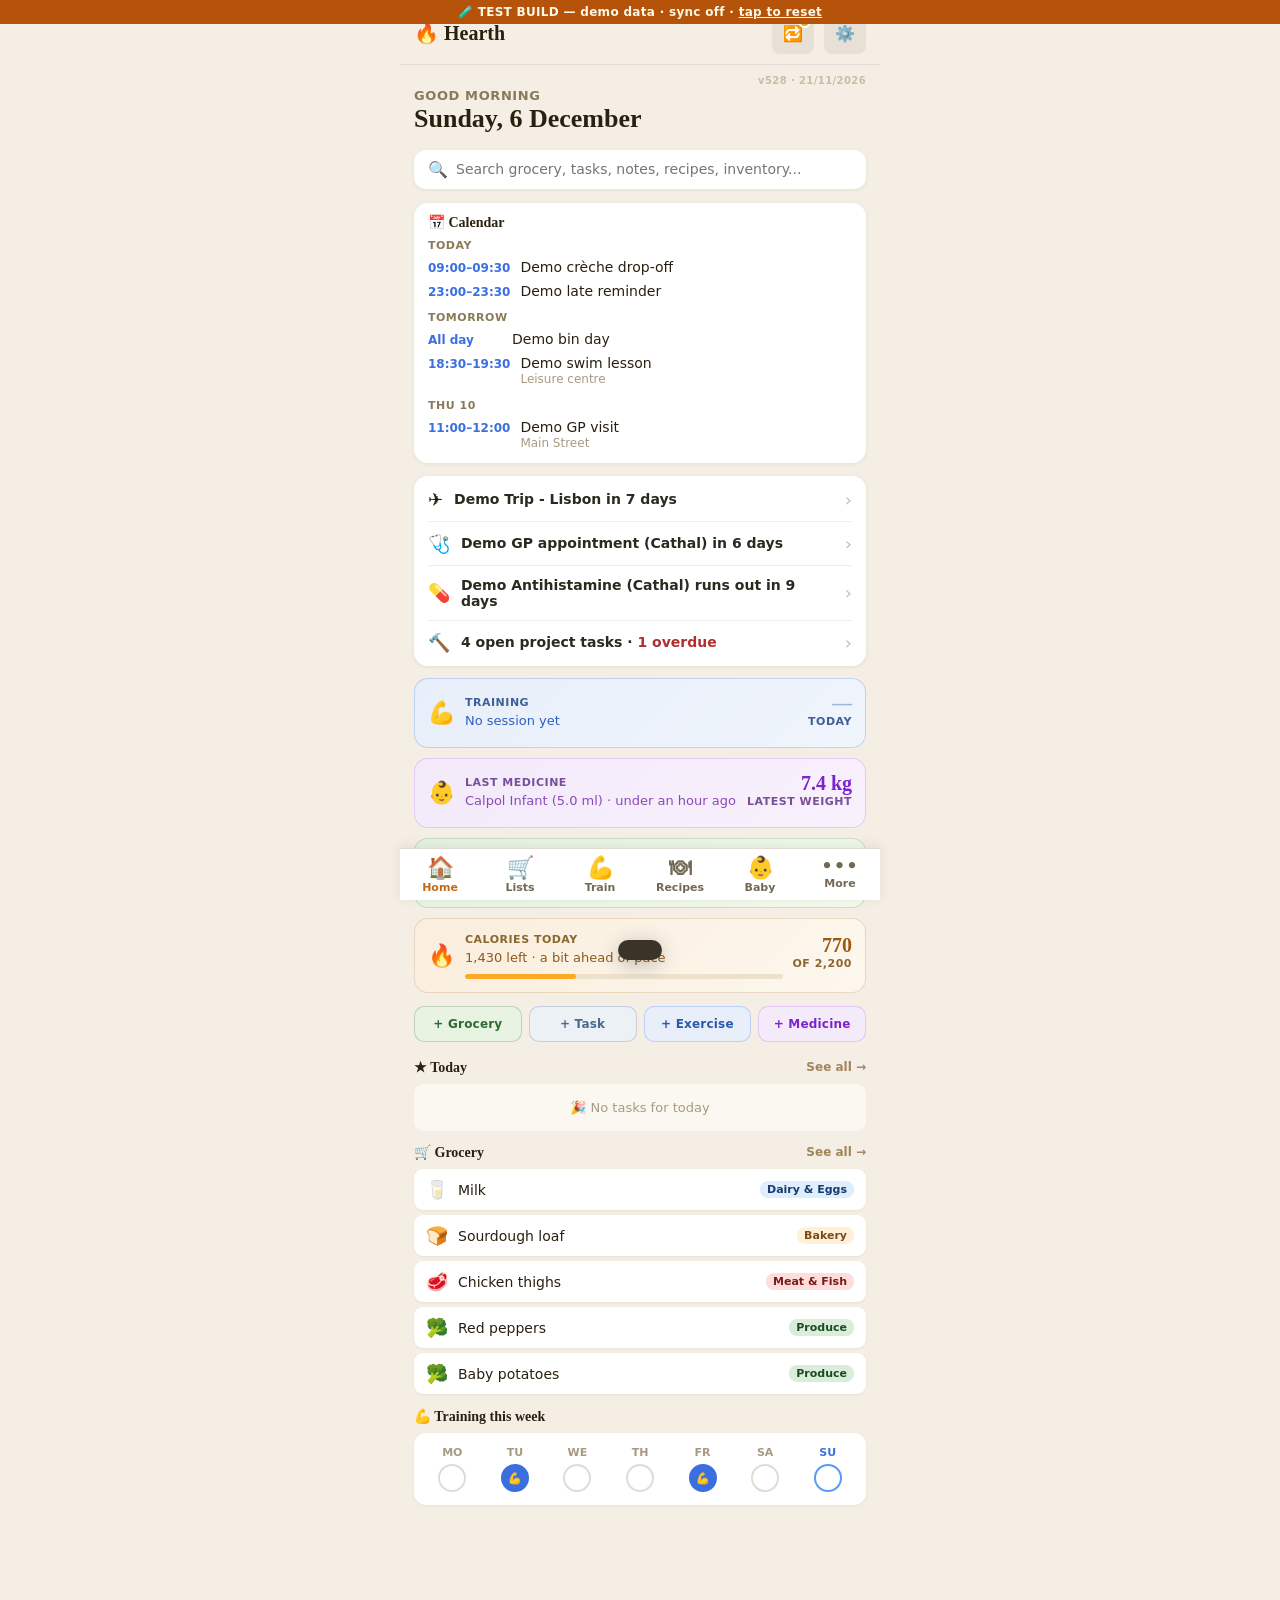
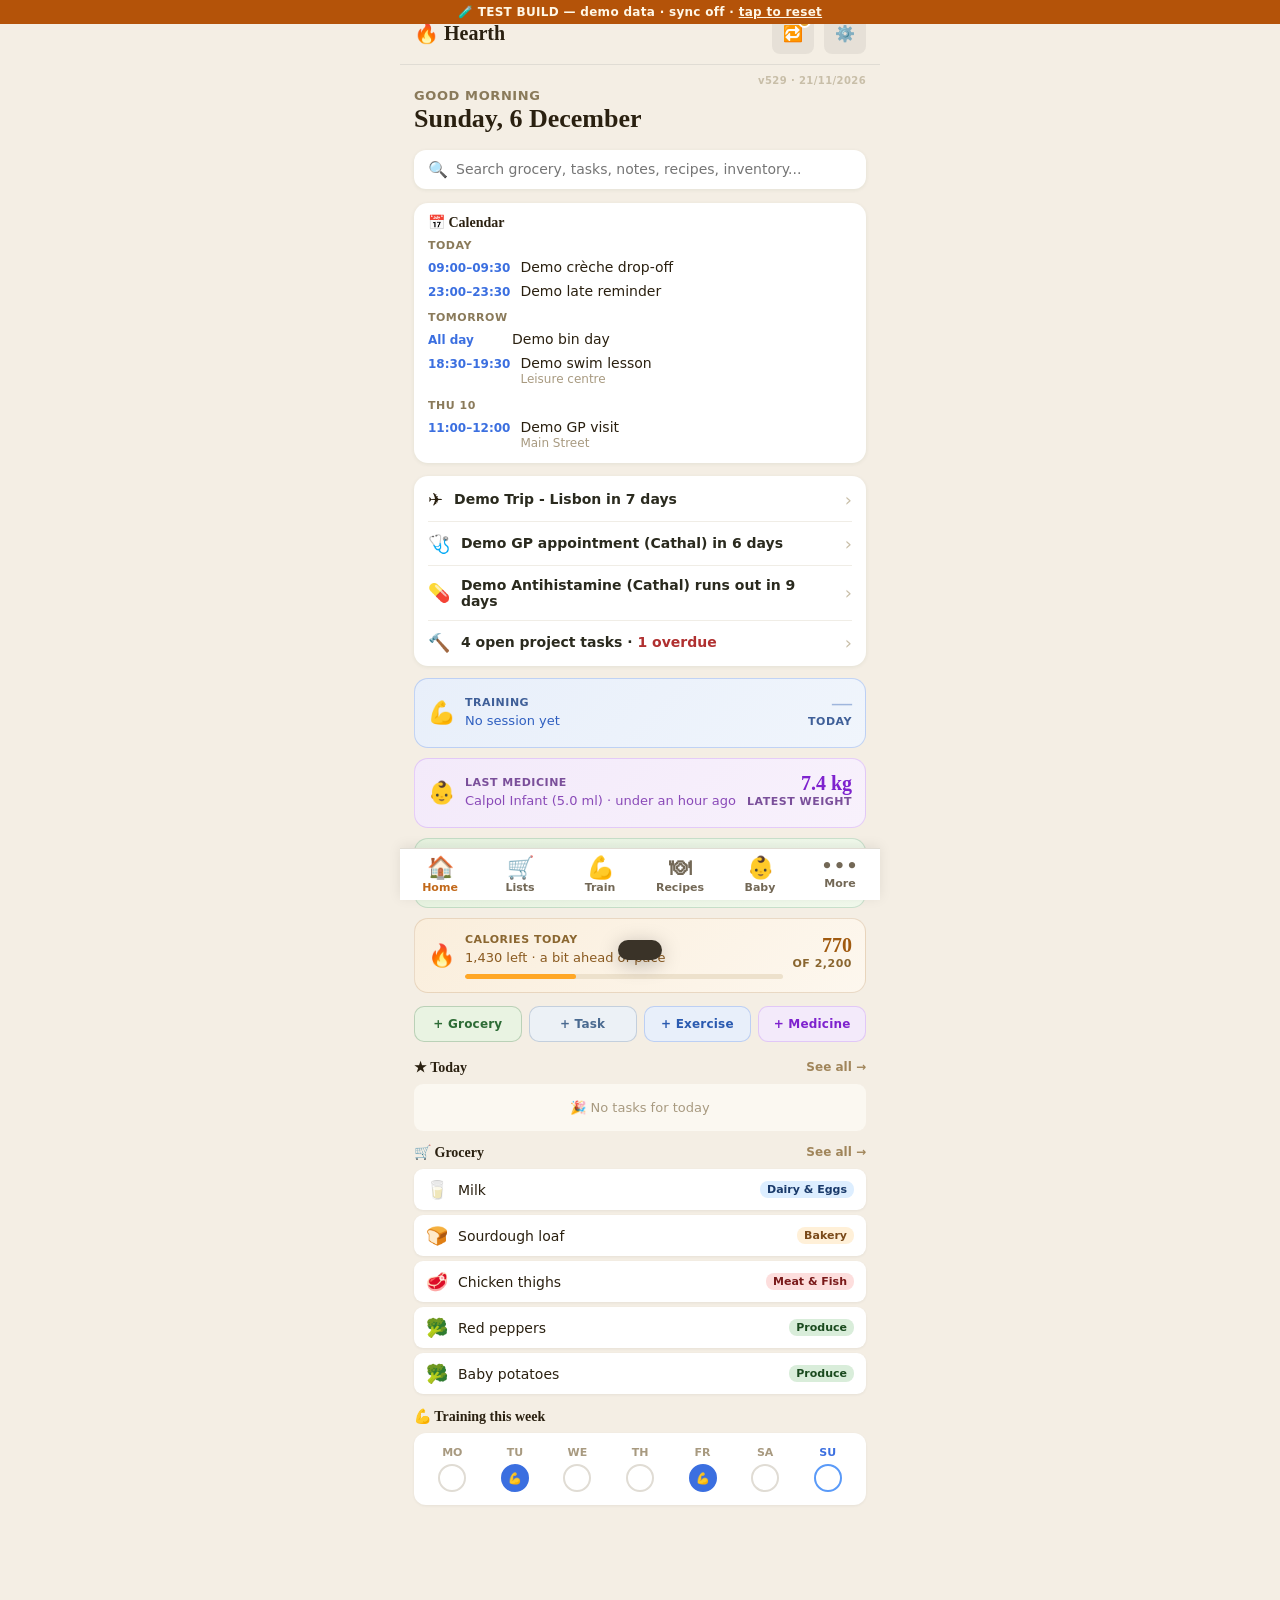
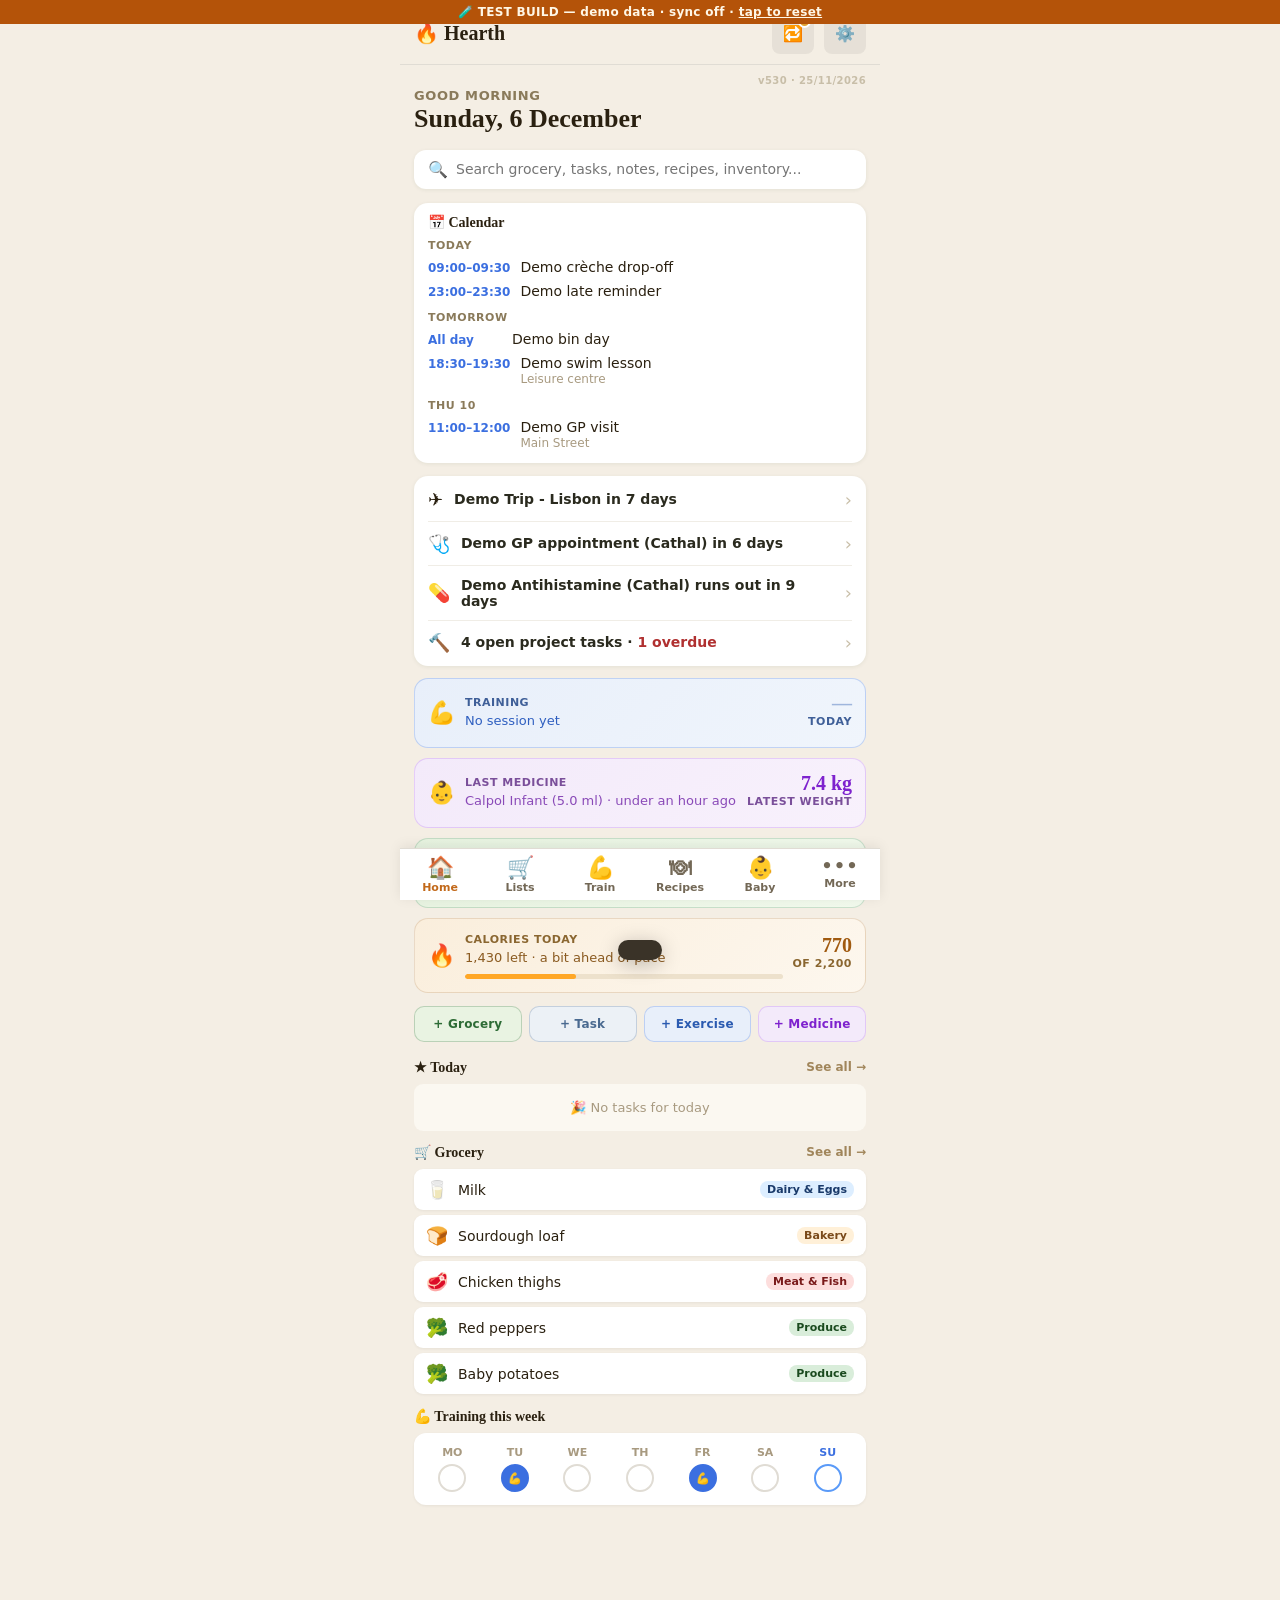
